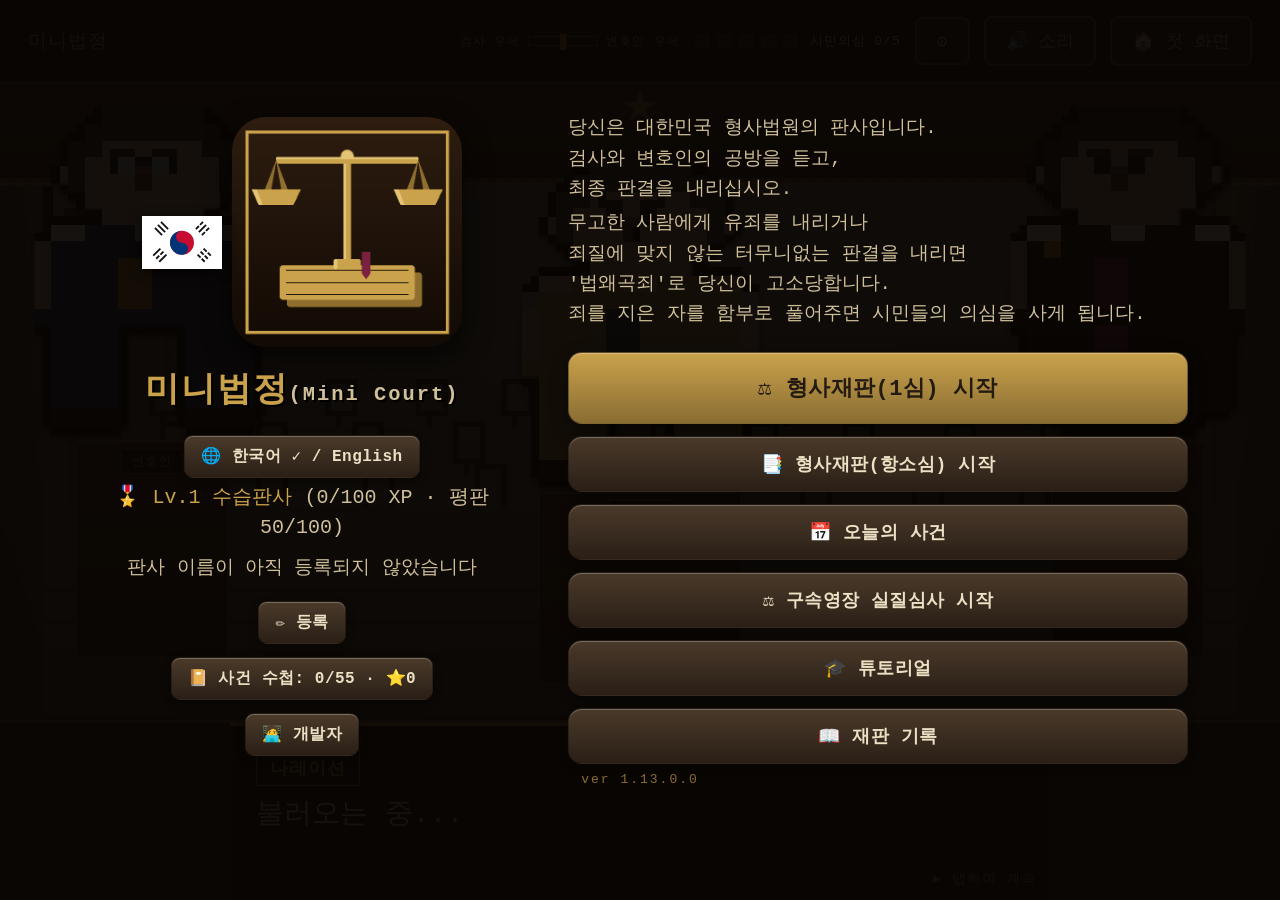
==== index.html @ 58cfb351 "v1.13.0.0: 영문 버튼 줄바꿈 버그, 태극기 재배치+애니메이션, 허구 고지, 최후진술곡 연장, 증거 그림 대폭 디테일화 한글: - (수정) English 모드에서 메인 화면" ====
<!DOCTYPE html>
<html lang="ko">
<head>
<meta charset="UTF-8">
<meta name="viewport" content="width=device-width, initial-scale=1.0, maximum-scale=1.0, user-scalable=no">
<title>미니법정(Mini Court)</title>
<meta name="description" content="형사재판 판사가 되어 검사·변호인의 공방을 듣고 최종 판결을 내리는 도트 스타일 미니게임">
<meta name="theme-color" content="#2b1c12">
<link rel="manifest" href="manifest.json">
<link rel="icon" href="icon-192.png">
<link rel="apple-touch-icon" href="icon-192.png">
<meta name="apple-mobile-web-app-capable" content="yes">
<meta name="mobile-web-app-capable" content="yes">
<style>
  :root{
    --wood-dark:#2b1c12;
    --wood:#4a2f1c;
    --wood-light:#6b4526;
    --parchment:#ece1c4;
    --parchment-dim:#cfc09a;
    --ink:#231a12;
    --brass:#c9a24b;
    --brass-dim:#8a6d33;
    --crimson:#7a2230;
    --crimson-light:#a83c4a;
    --navy:#1e3350;
    --navy-light:#3a5a86;
    --danger:#c0392b;
    --ok:#4a7a4a;
  }
  *{box-sizing:border-box;}
  html,body{
    margin:0;padding:0;height:100%;
    background:#0d0805;
    font-family:'Courier New',ui-monospace,monospace;
    color:var(--parchment);
    -webkit-tap-highlight-color:transparent;
    user-select:none;
    overflow:hidden;
  }
  #stage{
    position:relative;
    width:100%;
    max-width:480px;
    height:100vh;
    height:100dvh;
    max-height:854px;
    margin:0 auto;
    background:linear-gradient(180deg,var(--wood-dark) 0%, var(--wood) 55%, var(--wood-dark) 100%);
    border-left:4px solid var(--brass-dim);
    border-right:4px solid var(--brass-dim);
    display:flex;
    flex-direction:column;
    overflow:hidden;
  }
  #stage.large-text #dText{font-size:19px;}
  #stage.large-text .overlay p{font-size:15px;}
  #stage.large-text .lawtext{font-size:15px;}
  #stage.large-text .np-headline{font-size:17px;}

  /* ---------- 고대비 테마 ---------- */
  #stage.high-contrast{background:#000;}
  #stage.high-contrast #dialogueBox{background:#000;border-top-color:#ffe14d;}
  #stage.high-contrast #dText{color:#ffffff;}
  #stage.high-contrast #dSpeaker{color:#ffe14d;border-color:#ffe14d;}
  #stage.high-contrast .overlay{background:rgba(0,0,0,0.98);}

  /* ---------- 오프닝(부트) 스플래시 ---------- */
  #bootSplash{
    position:absolute; inset:0; z-index:999;
    background:linear-gradient(180deg,var(--wood-dark) 0%, #150c06 100%);
    display:flex; flex-direction:column; align-items:center; justify-content:center;
    transition:opacity .5s ease;
  }
  #bootSplash img{
    width:110px; height:110px; border-radius:20px;
    box-shadow:0 6px 18px rgba(0,0,0,0.6);
    margin-bottom:18px;
  }
  #bootSplash .boot-title{
    color:var(--brass); font-size:22px; letter-spacing:3px; font-weight:bold;
    text-shadow:2px 2px 0 #000; margin-bottom:16px;
  }
  #bootSplash .boot-credit{ color:var(--parchment); font-size:14px; letter-spacing:1px; }
  #bootSplash .boot-credit-en{ color:var(--brass-dim); font-size:13px; letter-spacing:1px; margin-top:2px; }
  #bootSplash.fade-out{ opacity:0; pointer-events:none; }
  #stage.high-contrast .overlay p{color:#ffffff;}
  #stage.high-contrast .overlay h1{color:#ffe14d;}
  #stage.high-contrast .btn{background:#ffe14d;color:#000;border-color:#fff;}
  #stage.high-contrast .btn.secondary{background:#222;color:#ffe14d;border-color:#ffe14d;}
  #stage.high-contrast .lawtext{background:#000;border-color:#ffe14d;color:#fff;}
  #stage.high-contrast .vbtn{background:#111;color:#fff;border-color:#ffe14d;}
  #stage.high-contrast #hud{background:#000;border-bottom-color:#ffe14d;}
  canvas.pixel{image-rendering:pixelated;image-rendering:crisp-edges;}

  /* ---------- HUD ---------- */
  #hud{
    position:relative;
    display:flex;justify-content:space-between;align-items:center;
    padding:8px 12px;
    background:rgba(0,0,0,0.35);
    border-bottom:2px solid var(--brass-dim);
    font-size:11px;
    letter-spacing:1px;
    z-index:5;
  }
  #hud .case-label{color:var(--brass);white-space:nowrap;overflow:hidden;text-overflow:ellipsis;min-width:0;flex:1 1 auto;}
  #hudRight{display:flex;align-items:center;gap:6px;flex:0 0 auto;}
  #suspicion{display:flex;gap:3px;align-items:center;white-space:nowrap;flex:0 0 auto;}
  .eye{width:10px;height:10px;background:#3a3a3a;border:1px solid #111;}
  .eye.on{background:var(--danger);box-shadow:0 0 4px var(--danger);}
  #muteBtn,#evidenceBtn,#settingsBtn,#summaryBtn,#homeBtn{
    background:rgba(255,255,255,0.04);border:1px solid var(--brass-dim);color:var(--parchment-dim);
    font-size:10px;padding:4px 9px;cursor:pointer;font-family:inherit;
    border-radius:8px;
    transition:background .15s ease, color .15s ease, transform .1s ease, border-color .15s ease;
  }
  #muteBtn:hover,#evidenceBtn:hover,#settingsBtn:hover,#summaryBtn:hover,#homeBtn:hover{
    background:rgba(201,162,75,0.18);color:var(--brass);border-color:var(--brass);
  }
  #muteBtn:active,#evidenceBtn:active,#settingsBtn:active,#summaryBtn:active,#homeBtn:active{
    transform:scale(0.95);
  }

  /* ---------- Courtroom scene ---------- */
  #scene{
    position:relative;
    flex:1 1 auto;
    min-height:0;
    background:
      radial-gradient(ellipse at 50% 20%, rgba(255,220,150,0.06), transparent 60%),
      linear-gradient(180deg, rgba(20,14,8,0.1) 0%, rgba(20,14,8,0.2) 60%, rgba(15,10,6,0.5) 100%),
      url([data-uri]) no-repeat center bottom / cover;
    image-rendering:pixelated;
    border-bottom:3px solid var(--brass-dim);
    overflow:hidden;
  }
  #scene.scene-comedy{
    background:
      radial-gradient(ellipse at 50% 20%, rgba(255,220,150,0.1), transparent 60%),
      linear-gradient(180deg, rgba(20,14,8,0.04) 0%, rgba(20,14,8,0.1) 60%, rgba(15,10,6,0.3) 100%),
      url([data-uri]) no-repeat center bottom / cover;
  }
  #scene.scene-heavy{
    background:
      radial-gradient(ellipse at 50% 20%, rgba(255,220,150,0.02), transparent 60%),
      linear-gradient(180deg, rgba(10,8,6,0.2) 0%, rgba(10,8,6,0.35) 60%, rgba(6,4,3,0.62) 100%),
      url([data-uri]) no-repeat center bottom / cover;
  }
  #benchTop{
    position:absolute;top:0;left:0;right:0;height:16%;
    background:linear-gradient(180deg,#5a3a20,#3a2413);
    border-bottom:4px solid var(--brass-dim);
  }
  #benchTop::after{
    content:"";position:absolute;left:0;right:0;bottom:-4px;height:8px;
    background:repeating-linear-gradient(90deg, var(--brass) 0 8px, var(--brass-dim) 8px 16px);
    opacity:0.5;
  }
  .emblem{
    position:absolute;top:6px;left:50%;transform:translateX(-50%);
    width:34px;height:34px;background:var(--brass);
    clip-path:polygon(50% 0%,61% 35%,98% 35%,68% 57%,79% 91%,50% 70%,21% 91%,32% 57%,2% 35%,39% 35%);
    opacity:0.85;
  }
  /* 모바일: HUD 아래 붙는 얇은 전체폭 바 (기존 방식). 와이드 화면에서만 HUD 안으로 들어감(미디어쿼리 참고) */
  #opinionGauge{
    position:absolute; left:10px; right:10px; top:100%; margin-top:4px;
    display:flex; align-items:center; gap:6px; z-index:2;
  }
  .gaugeLabel{font-size:8px;color:var(--parchment-dim);letter-spacing:1px;white-space:nowrap;}
  .gaugeTrack{flex:1;height:8px;background:rgba(0,0,0,0.4);border:1px solid var(--brass-dim);position:relative;}
  .gaugeMarker{position:absolute;top:-3px;width:6px;height:14px;background:var(--brass);left:50%;transform:translateX(-50%);transition:left .4s ease;}

  .stand{
    position:absolute;bottom:10%;width:86px;height:34%;
    background:linear-gradient(180deg,#5a3a20,#31200f);
    border:2px solid var(--wood-dark);
    border-top:3px solid var(--brass-dim);
  }
  #dockStand{left:50%;transform:translateX(-50%);width:110px;height:30%;bottom:6%;}
  #prosStand{right:6%;}
  #defStand{left:6%;}
  .stand-label{
    position:absolute;top:6px;left:50%;transform:translateX(-50%);
    font-size:7.5px;color:var(--brass);letter-spacing:1.5px;
    background:rgba(10,6,3,0.75);
    border:1px solid var(--brass-dim);
    padding:1.5px 6px;
    white-space:nowrap;
    z-index:3;
  }
  .sprite-holder{
    position:absolute;bottom:100%;left:50%;transform:translateX(-50%);
    display:flex;flex-direction:column;align-items:center;
    filter:drop-shadow(0 4px 3px rgba(0,0,0,0.5));
    transition:filter .25s;
  }
  .sprite-holder canvas{image-rendering:pixelated;transform:scale(var(--build-scale,1));transform-origin:bottom center;}
  .dim{filter:brightness(0.45) drop-shadow(0 4px 3px rgba(0,0,0,0.5));}
  .active-bounce{animation:bounce 0.7s ease-in-out infinite;}
  @keyframes dragAway{
    0%{transform:translateX(-50%) translateY(0) rotate(0deg);opacity:1;}
    25%{transform:translateX(-50%) translateY(4px) rotate(-6deg);}
    100%{transform:translateX(160%) translateY(50px) rotate(-30deg);opacity:0;}
  }
  .dragged-away{animation:dragAway 1.3s ease-in forwards;}
  @keyframes happyBounce{
    0%,100%{transform:translateX(-50%) translateY(0) scale(1);}
    20%{transform:translateX(-68%) translateY(-20px) scale(1.06);}
    40%{transform:translateX(-32%) translateY(0) scale(0.97);}
    60%{transform:translateX(-68%) translateY(-16px) scale(1.06);}
    80%{transform:translateX(-32%) translateY(0) scale(1);}
  }
  .happy-bounce{animation:happyBounce 1.4s ease-in-out;}
  @keyframes floatUp{
    0%{opacity:1;transform:translate(-50%,0);}
    100%{opacity:0;transform:translate(-50%,-60px);}
  }
  .float-emoji{
    position:absolute;left:50%;bottom:22%;font-size:22px;
    transform:translateX(-50%);animation:floatUp 1.4s ease-out forwards;
    pointer-events:none;z-index:6;
  }
  @keyframes bounce{0%,100%{transform:translateX(-50%) translateY(0);}50%{transform:translateX(-50%) translateY(-4px);}}

  /* ---------- 추가 연출 애니메이션 ---------- */
  @keyframes gavelSlam{
    0%{transform:translate(-50%,-46px) rotate(-25deg);opacity:0;}
    45%{transform:translate(-50%,-46px) rotate(-25deg);opacity:1;}
    62%{transform:translate(-50%,14px) rotate(12deg);opacity:1;}
    80%{transform:translate(-50%,-6px) rotate(6deg);}
    100%{transform:translate(-50%,0) rotate(10deg);opacity:1;}
  }
  .gavel-icon{position:absolute;left:50%;top:26%;font-size:44px;z-index:8;animation:gavelSlam 0.5s ease-in forwards;pointer-events:none;filter:drop-shadow(0 3px 2px rgba(0,0,0,0.6));}
  @keyframes objectionPulse{
    0%,100%{transform:translate(-50%,-50%) scale(1);}
    50%{transform:translate(-50%,-50%) scale(1.08);}
  }
  @keyframes objectionIn{
    0%{transform:translate(-50%,-50%) scale(0.4) rotate(-8deg);opacity:0;}
    60%{transform:translate(-50%,-50%) scale(1.15) rotate(4deg);opacity:1;}
    100%{transform:translate(-50%,-50%) scale(1) rotate(0deg);opacity:1;}
  }
  /* 증거 제출 순간에 잠깐 뜨는 연출용 배너(클릭 불가, 자동으로 사라짐) —
     실제 채택/기각 결정은 재판장인 플레이어가 뒤이어 나오는 화면에서 내림 */
  .objection-banner{
    position:absolute;left:50%;top:42%;
    animation:objectionIn 0.25s ease-out, objectionPulse 0.7s ease-in-out 0.25s infinite;
    z-index:9;
    pointer-events:none;
    background:linear-gradient(180deg,#e8434f,#a3141f);
    color:#fff;font-family:inherit;font-weight:bold;letter-spacing:1px;
    border:3px solid #ffe14d;border-radius:14px;
    padding:14px 22px;font-size:14px;
    box-shadow:0 6px 18px rgba(0,0,0,0.55), 0 0 0 4px rgba(232,67,79,0.25);
    text-shadow:1px 1px 0 rgba(0,0,0,0.4);
  }
  @keyframes screenShake{
    0%,100%{transform:translateX(0);}
    20%{transform:translateX(-6px);}
    40%{transform:translateX(6px);}
    60%{transform:translateX(-4px);}
    80%{transform:translateX(4px);}
  }
  .shake{animation:screenShake 0.35s ease-in-out;}

  @keyframes enterRise{
    0%{transform:translateX(-50%) translateY(30px);opacity:0;}
    100%{transform:translateX(-50%) translateY(0);opacity:1;}
  }
  .enter-anim{animation:enterRise 0.6s ease-out;}

  @keyframes objectionFlash{
    0%{transform:translateX(-50%) scale(1);}
    30%{transform:translateX(-50%) scale(1.16);}
    100%{transform:translateX(-50%) scale(1);}
  }
  .objection-flash{animation:objectionFlash 0.35s ease-out;}
  @keyframes screenFlashWhite{
    0%{background:rgba(255,255,255,0.4);}
    100%{background:rgba(255,255,255,0);}
  }
  .flash-overlay{position:absolute;inset:0;pointer-events:none;z-index:9;animation:screenFlashWhite 0.3s ease-out forwards;}

  @keyframes stampIn{
    0%{transform:translate(-50%,-50%) scale(3) rotate(-15deg);opacity:0;}
    60%{transform:translate(-50%,-50%) scale(0.9) rotate(-15deg);opacity:1;}
    100%{transform:translate(-50%,-50%) scale(1) rotate(-15deg);opacity:0.88;}
  }
  .stamp{
    position:absolute;left:50%;top:16%;
    border:4px solid var(--danger);color:var(--danger);
    font-weight:bold;font-size:22px;padding:4px 16px;
    transform:translate(-50%,-50%) rotate(-15deg);
    animation:stampIn 0.5s ease-out;
    z-index:16;letter-spacing:6px;
    pointer-events:none;background:rgba(0,0,0,0.05);
  }

  @keyframes cardFlip{
    0%{transform:rotateY(90deg);opacity:0;}
    100%{transform:rotateY(0deg);opacity:1;}
  }
  .flip-in{animation:cardFlip 0.45s ease-out both;}

  @keyframes confettiFall{
    0%{transform:translateY(-20px) rotate(0deg);opacity:1;}
    100%{transform:translateY(360px) rotate(360deg);opacity:0;}
  }
  .confetti{position:absolute;top:0;width:8px;height:8px;pointer-events:none;z-index:25;animation:confettiFall 2.2s ease-in forwards;}

  @keyframes vignetteIn{0%{opacity:0;}100%{opacity:1;}}
  .end-vignette{
    position:absolute;inset:0;z-index:24;pointer-events:none;
    background:radial-gradient(ellipse at center, transparent 38%, rgba(0,0,0,0.8) 100%);
    animation:vignetteIn 1.1s ease-in forwards;
  }

  @keyframes iconShake{
    0%,100%{transform:translateX(0) rotate(0);}
    25%{transform:translateX(-3px) rotate(-10deg);}
    75%{transform:translateX(3px) rotate(10deg);}
  }
  .shake-once{animation:iconShake 0.4s ease-in-out;}

  @keyframes newspaperSlam{
    0%{transform:translateY(-40px) rotate(-3deg);opacity:0;}
    70%{transform:translateY(4px) rotate(1deg);opacity:1;}
    100%{transform:translateY(0) rotate(0deg);opacity:1;}
  }

  /* ---------- Dialogue box ---------- */
  #dialogueBox{
    position:relative;
    padding:12px 14px 16px;
    background:linear-gradient(180deg,#20140b,#150c06);
    border-top:3px solid var(--brass);
    min-height:112px;
    max-height:40vh;
    max-height:40dvh;
    overflow-y:auto;
    flex-shrink:0;
  }
  #dSpeaker{
    display:inline-block;
    font-size:12px; font-weight:bold; letter-spacing:1px;
    padding:2px 8px; margin-bottom:6px;
    border:1px solid var(--brass-dim);
  }
  #dSpeaker.prosecutor{color:#ffb3b3;border-color:var(--crimson-light);}
  #dSpeaker.defense{color:#b3d1ff;border-color:var(--navy-light);}
  #dSpeaker.narrator{color:var(--brass);border-color:var(--brass);}
  #dSpeaker.defendant{color:#e8d2a0;border-color:var(--brass-dim);}
  #dSpeaker.judge{color:var(--parchment);border-color:var(--parchment-dim);}
  #dSpeaker.evidence_submit{color:#ff8a8a;border-color:#e8434f;}
  #dText{font-size:16px;line-height:1.6;min-height:64px;padding-bottom:20px;}
  #dNext{
    position:absolute; right:14px; bottom:10px;
    font-size:10px; color:var(--brass); letter-spacing:1px;
    animation:blink 1.1s infinite;
    background:linear-gradient(180deg,rgba(21,12,6,0) 0%,rgba(21,12,6,0.9) 45%);
    padding:4px 0 2px 24px;
    pointer-events:none;
  }
  @keyframes blink{0%,100%{opacity:1;}50%{opacity:0.15;}}
  #dialogueBox.clickable{cursor:pointer;}
  #dChoiceBar{display:none;margin-top:8px;}
  .choiceBtn{
    display:block;width:100%;
    background:linear-gradient(180deg,var(--brass),var(--brass-dim));
    color:#231a12;border:1.5px solid rgba(20,14,8,0.4);font-family:inherit;font-weight:bold;
    letter-spacing:0.3px;padding:10px 14px;margin-top:6px;font-size:12px;cursor:pointer;
    border-radius:10px;
    box-shadow:0 2px 6px rgba(0,0,0,0.3);
    transition:transform .12s ease, box-shadow .12s ease, filter .12s ease;
  }
  .choiceBtn:hover{filter:brightness(1.06);transform:translateY(-1px);box-shadow:0 4px 10px rgba(0,0,0,0.35);}
  .choiceBtn:active{transform:translateY(1px);box-shadow:0 1px 2px rgba(0,0,0,0.3);}
  .choiceBtn.secondary{background:linear-gradient(180deg,#4a3a2a,#2a1f16);color:var(--parchment);}

  /* ---------- Overlays ---------- */
  .overlay{
    position:absolute; inset:0; z-index:20;
    background:rgba(8,5,3,0.94);
    display:flex; flex-direction:column; align-items:center; justify-content:flex-start;
    padding:26px; text-align:center;
    animation:fadeIn .35s ease;
    overflow-y:auto;
  }
  .overlay::before,.overlay::after{
    content:"";
    display:block;
    flex:1 0 auto;
    min-height:0;
  }
  @keyframes fadeIn{from{opacity:0;}to{opacity:1;}}
  @keyframes reactionSlideIn{
    from{opacity:0;transform:translateY(6px);}
    to{opacity:1;transform:translateY(0);}
  }
  .reaction-feed{
    width:100%;max-width:340px;margin:2px 0 10px;
    display:flex;flex-direction:column;gap:5px;
  }
  .reaction-line{
    font-size:10.5px;color:var(--parchment-dim);text-align:left;
    background:rgba(0,0,0,0.25);border-left:2px solid var(--brass-dim);
    padding:4px 8px;opacity:0;
    animation:reactionSlideIn 0.35s ease forwards;
  }
  .overlay h1{
    font-size:22px;color:var(--brass);letter-spacing:2px;margin:0 0 14px;
    text-shadow:2px 2px 0 #000;
  }
  .overlay h2{font-size:15px;color:var(--parchment);margin:0 0 18px;letter-spacing:1px;}
  .overlay p{font-size:13px;line-height:1.7;color:var(--parchment-dim);max-width:360px;margin:0 0 10px;}
  .lawtext{
    background:rgba(0,0,0,0.3);border:1px solid var(--brass-dim);
    padding:12px 14px;font-size:13px;line-height:1.7;color:var(--parchment);
    max-width:360px;margin:0 0 12px;
  }
  .btn{
    background:linear-gradient(180deg,var(--brass),var(--brass-dim));
    color:#231a12; border:1.5px solid rgba(20,14,8,0.4);
    font-family:inherit; font-weight:bold; letter-spacing:0.5px;
    padding:13px 20px; font-size:13px; margin-top:8px;
    cursor:pointer; border-radius:12px;
    box-shadow:0 3px 8px rgba(0,0,0,0.35), inset 0 1px 0 rgba(255,255,255,0.25);
    width:100%;max-width:320px;
    text-decoration:none;display:inline-block;
    transition:transform .12s ease, box-shadow .12s ease, filter .12s ease;
  }
  .btn:hover{filter:brightness(1.06);transform:translateY(-1px);box-shadow:0 5px 12px rgba(0,0,0,0.4), inset 0 1px 0 rgba(255,255,255,0.3);}
  .btn:active{transform:translateY(1px);box-shadow:0 1px 3px rgba(0,0,0,0.3);}
  .btn.secondary{
    background:linear-gradient(180deg,#4a3a2a,#2a1f16);color:var(--parchment);
  }
  .btn.danger{background:linear-gradient(180deg,var(--crimson-light),var(--crimson));color:#fff;}
  .btn.small{width:auto;max-width:none;padding:9px 14px;font-size:11px;border-radius:9px;}
  .btn.tight{padding:8px 20px;margin-top:4px;font-size:12.5px;border-radius:9px;}
  .credit{font-size:16px;color:var(--brass);letter-spacing:2px;margin-top:22px;font-weight:bold;}
  .verline{font-size:10px;color:var(--brass-dim);letter-spacing:2px;margin-top:2px;}

  /* ---------- 타이틀 화면 (PC 와이드 화면에서는 좌: 로고 / 우: 메뉴 2단 구성) ---------- */
  .title-layout{ display:flex; flex-direction:column; align-items:center; width:100%; }
  .title-left{ display:flex; flex-direction:column; align-items:center; width:100%; }
  .title-right{ display:flex; flex-direction:column; align-items:center; width:100%; }
  .title-logo{ width:64px; height:64px; border-radius:12px; margin-bottom:6px; box-shadow:0 4px 14px rgba(0,0,0,0.55); }
  .title-name{ margin:0 0 8px; line-height:1.3; }
  .title-name-en{ font-size:0.6em; color:var(--parchment-dim); }
  .title-levelinfo{ font-size:12px; color:var(--brass); margin-bottom:6px; line-height:1.5; }
  .title-levelinfo-sub{ color:var(--parchment-dim); }
  .title-judgestatus{ font-size:13px; color:var(--brass); margin:0 0 6px; line-height:1.5; }
  .title-btn{ margin-top:8px; }
  .title-logo-row{ display:flex; align-items:center; justify-content:center; gap:10px; }
  .title-flag-wrap{
    width:38px; flex-shrink:0; overflow:visible;
    filter:drop-shadow(0 3px 6px rgba(0,0,0,0.5));
  }
  .title-flag-wrap svg{
    display:block; width:100%; height:auto;
    transform-origin:0% 50%;
    animation:flagWave 2.6s ease-in-out infinite;
  }
  @keyframes flagWave{
    0%,100%{ transform:perspective(220px) rotateY(0deg) skewY(0deg); }
    25%{ transform:perspective(220px) rotateY(10deg) skewY(-2deg); }
    50%{ transform:perspective(220px) rotateY(0deg) skewY(1.5deg); }
    75%{ transform:perspective(220px) rotateY(-10deg) skewY(-1deg); }
  }
  .title-layout{ position:relative; z-index:1; }
  .evidenceCard{
    border:1px solid var(--brass-dim);padding:10px;margin-bottom:8px;
    width:100%;max-width:320px;text-align:left;background:rgba(0,0,0,0.25);
    display:flex;gap:10px;align-items:flex-start;
  }
  .ev-body{flex:1;min-width:0;}
  .ev-thumb{
    flex-shrink:0;width:48px;height:48px;position:relative;
    display:flex;align-items:center;justify-content:center;font-size:20px;
  }
  .ev-thumb.doc{
    background:var(--parchment);border:1px solid var(--brass-dim);border-radius:2px;
    flex-direction:column;justify-content:flex-end;padding:3px 4px 4px;
  }
  .ev-thumb.doc::before{
    content:'';position:absolute;top:0;right:0;
    border-style:solid;border-width:0 9px 9px 0;
    border-color:transparent var(--parchment-dim) transparent transparent;
  }
  .ev-thumb.doc .ev-icon{font-size:15px;margin-bottom:3px;}
  .ev-thumb.doc .ev-doc-line{width:78%;height:2px;background:var(--brass-dim);margin-bottom:2px;opacity:0.7;}
  .ev-thumb.photo{
    background:#0a0603;border:2px solid var(--brass-dim);border-radius:2px;
  }
  .ev-thumb.photo::before{
    content:'';position:absolute;top:3px;left:4px;width:5px;height:5px;
    border-radius:50%;background:var(--crimson-light);box-shadow:0 0 3px var(--crimson-light);
  }
  .ev-thumb.object{
    background:rgba(0,0,0,0.3);border:2px dashed var(--brass-dim);border-radius:50%;
  }
  .evidenceCard.clickable{cursor:pointer;transition:background 0.15s;}
  .evidenceCard.clickable:hover{background:rgba(201,162,75,0.1);}
  .ev-detail-hint{font-size:10px;color:var(--brass-dim);margin-top:5px;}
  .ev-detail{width:100%;max-width:360px;text-align:left;margin-bottom:14px;}
  .ev-detail-cctv{
    background:#050302;border:2px solid #2a2a2a;border-radius:2px;
    padding:14px;position:relative;font-family:monospace;
  }
  .ev-detail-cctv .cctv-topbar{display:flex;align-items:center;gap:6px;color:#ff5c5c;font-size:11px;margin-bottom:10px;letter-spacing:1px;}
  .ev-detail-cctv .cctv-dot{width:8px;height:8px;border-radius:50%;background:#ff3b3b;animation:blink 1s infinite;}
  .ev-detail-cctv .cctv-frame{
    border:1px dashed #444;display:flex;align-items:center;justify-content:center;
    margin-bottom:10px;overflow:hidden;border-radius:2px;
    background:repeating-linear-gradient(0deg,rgba(255,255,255,0.03) 0px,rgba(255,255,255,0.03) 1px,transparent 1px,transparent 3px);
  }
  .ev-detail-cctv .cctv-frame canvas{display:block;width:100%;height:auto;max-width:260px;image-rendering:auto;}
  .ev-detail-cctv .cctv-caption{color:#ddd;font-size:12px;line-height:1.6;}
  .ev-detail-cctv .cctv-timestamp{color:#8a8a8a;font-size:10px;margin-top:8px;text-align:right;}
  .ev-detail-forensic{
    background:var(--parchment);color:#241a10;border:1px solid var(--brass-dim);padding:14px;
  }
  .ev-detail-forensic h3{font-size:13px;margin:0 0 8px;text-align:center;letter-spacing:1px;border-bottom:2px solid #241a10;padding-bottom:6px;}
  .ev-detail-forensic .fr-row{display:flex;font-size:11px;border-bottom:1px solid rgba(36,26,16,0.2);padding:4px 0;}
  .ev-detail-forensic .fr-label{width:80px;flex-shrink:0;font-weight:bold;color:#5a4020;}
  .ev-detail-forensic .fr-conclusion{margin-top:10px;font-size:12px;line-height:1.6;padding:8px;background:rgba(36,26,16,0.06);border-left:3px solid var(--crimson);}
  .ev-photo-wrap{display:flex;justify-content:center;margin-bottom:12px;}
  .ev-photo-wrap canvas{border:1px solid #c9bfa0;border-radius:2px;box-shadow:0 2px 6px rgba(0,0,0,0.35);width:150px;height:150px;}

  /* 증거 채택 화면: 제출 측과 반대 측의 주장을 간략히 보여주는 발언 카드 */
  .argExchange{width:100%;max-width:360px;display:flex;flex-direction:column;gap:8px;margin-bottom:14px;text-align:left;}
  .argLine{background:rgba(0,0,0,0.28);border-left:3px solid var(--brass-dim);border-radius:6px;padding:8px 10px;font-size:11px;line-height:1.5;}
  .argLine b{display:block;color:var(--brass);font-size:10.5px;margin-bottom:3px;letter-spacing:0.5px;}
  .argLine span{color:var(--parchment);}
  .argLine.pros{border-left-color:#3f5c7a;}
  .argLine.def{border-left-color:#8a6d33;}
  .argLine.tainted{border-left-color:var(--crimson-light);}
  .ev-detail-handwritten{
    background:linear-gradient(180deg,#e8dcc0,#ddcda6);color:#2a2115;padding:20px 18px;
    border:1px solid #a8895a;box-shadow:inset 0 0 20px rgba(0,0,0,0.15);
    font-family:Georgia,'Times New Roman',serif;font-style:italic;font-size:14px;line-height:1.8;
    transform:rotate(-0.6deg);
  }
  .ev-detail-handwritten .hw-source{margin-top:12px;font-size:10px;font-style:normal;color:#6a5535;text-align:right;}
  .archiveRow{font-size:11px;border-bottom:1px solid var(--brass-dim);padding:6px 2px;text-align:left;width:100%;max-width:340px;}
  .scroll-list{max-width:340px;}
  .summary-line{font-size:11px;}
  .case-log-title,.case-log-stars{font-size:11px;}
  .newspaper{
    border:2px solid var(--parchment-dim); background:#e9e2ce; color:#1a1410;
    padding:10px 12px; margin-bottom:14px; width:100%; max-width:340px; text-align:center;
    animation:newspaperSlam 0.5s ease-out;
  }
  .np-masthead{font-size:11px;letter-spacing:4px;border-bottom:2px solid #1a1410;padding-bottom:4px;margin-bottom:6px;font-weight:bold;}
  .np-headline{font-size:15px;font-weight:bold;line-height:1.3;margin-bottom:4px;}
  .np-sub{font-size:10px;color:#4a3a2a;}
  .btnrow{display:flex;gap:8px;flex-wrap:wrap;justify-content:center;}
  .volume-slider{
    width:100%;max-width:280px;accent-color:var(--brass);
    height:6px;cursor:pointer;
  }

  /* ---------- Verdict panel ---------- */
  #verdictPanel{
    position:absolute; inset:0; z-index:15;
    background:rgba(8,5,3,0.96);
    display:flex; flex-direction:column;
    padding:18px 16px; overflow-y:auto;
  }
  #verdictPanel h2{font-size:14px;color:var(--brass);letter-spacing:1px;margin:0 0 4px;text-align:center;}
  #verdictPanel .sub{font-size:11px;color:var(--parchment-dim);text-align:center;margin-bottom:14px;}
  .verdict-grid{display:grid;grid-template-columns:1fr 1fr;gap:10px;}
  .vbtn{
    background:linear-gradient(180deg,#3a2a1a,#231a12);
    border:1.5px solid var(--brass-dim); color:var(--parchment);
    font-family:inherit; font-size:13px; font-weight:bold;
    padding:14px 6px; cursor:pointer; letter-spacing:1px;
    border-radius:12px;
    box-shadow:0 2px 6px rgba(0,0,0,0.3);
    transition:transform .12s ease, border-color .12s ease, box-shadow .12s ease, background .12s ease;
    display:flex; align-items:center; justify-content:center; gap:7px;
  }
  .vbtn::before{font-size:1.1em;}
  .vbtn[data-v="선고유예"]::before{content:"🕊️";}
  .vbtn[data-v="과료"]::before{content:"🪙";}
  .vbtn[data-v="벌금"]::before{content:"💰";}
  .vbtn[data-v="구류"]::before{content:"⏳";}
  .vbtn[data-v="집행유예"]::before{content:"📝";}
  .vbtn[data-v="징역"]::before{content:"⛓️";}
  .vbtn[data-v="금고"]::before{content:"🔒";}
  .vbtn[data-v="무기징역"]::before{content:"🏚️";}
  .vbtn[data-v="무기금고"]::before{content:"🏢";}
  .vbtn[data-v="사형"]::before{content:"☠️";}
  .vbtn[data-v="무죄"]::before{content:"⚖️";}
  .vbtn:hover{border-color:var(--brass);transform:translateY(-2px);box-shadow:0 6px 14px rgba(0,0,0,0.4);}
  .vbtn:active{background:var(--brass-dim);color:#231a12;transform:translateY(0);box-shadow:0 1px 3px rgba(0,0,0,0.3);}
  .vbtn.severe{border-color:var(--crimson-light);}
  .vbtn.lenient{border-color:var(--navy-light);}

  #yearsPanel{display:none;flex-direction:column;align-items:center;margin-top:10px;}
  #yearsDisplay{
    font-size:30px;letter-spacing:4px;color:var(--brass);
    border:2px solid var(--brass-dim);padding:8px 22px;margin-bottom:8px;
    min-width:110px;text-align:center;background:rgba(0,0,0,0.3);
  }
  #yearsHint{font-size:10px;color:var(--parchment-dim);min-height:14px;margin-bottom:8px;}
  #numpad{display:grid;grid-template-columns:repeat(3,58px);gap:8px;margin-bottom:12px;}
  .numkey{
    background:#2a1f16;border:1px solid var(--brass-dim);color:var(--parchment);
    font-family:inherit;font-size:15px;padding:10px 0;cursor:pointer;
    border-radius:10px;
    transition:background .12s ease, transform .1s ease;
  }
  .numkey:active{background:var(--brass-dim);color:#231a12;transform:scale(0.95);}
  .rowbtns{display:flex;gap:10px;}

  /* 부가형(몰수/자격정지 등) 선택 패널 - flex-direction이 없어 가로로
     한 줄에 뭉쳐 보이던 문제를 고쳐 세로로 정확히 쌓이게 함 */
  #extrasPanel{display:none;flex-direction:column;align-items:center;width:100%;margin-top:6px;}
  #extrasOptions{width:100%;max-width:360px;}
  .extraOption{
    display:flex;align-items:flex-start;gap:10px;font-size:12px;text-align:left;
    width:100%;background:rgba(0,0,0,0.28);border:1.5px solid var(--brass-dim);
    border-radius:12px;padding:11px 13px;cursor:pointer;line-height:1.5;
    transition:background .15s ease, border-color .15s ease, transform .12s ease;
  }
  .extraOption:hover{background:rgba(201,162,75,0.12);border-color:var(--brass);transform:translateY(-1px);}
  .extraOption input[type="checkbox"]{margin-top:3px;width:16px;height:16px;flex-shrink:0;accent-color:var(--brass);cursor:pointer;}

  #footNote{font-size:10px;color:var(--parchment-dim);text-align:center;margin-top:10px;opacity:0.8;}

  /* 가로모드 안내 오버레이: 이 게임은 세로 전용으로 설계되어, 가로 회전 시
     레이아웃이 깨지는 대신 회전 안내 화면만 표시함 (M-03 대응) */
  #rotateGuard{
    display:none;
    position:fixed; inset:0; z-index:9999;
    background:#0d0805;
    color:var(--parchment);
    flex-direction:column; align-items:center; justify-content:center;
    text-align:center; padding:24px;
  }
  #rotateGuard .rotate-icon{ font-size:48px; margin-bottom:16px; animation:rotateHint 1.6s ease-in-out infinite; }
  #rotateGuard p{ font-size:14px; color:var(--parchment-dim); max-width:280px; }
  @keyframes rotateHint{
    0%,100%{ transform:rotate(0deg); }
    50%{ transform:rotate(-90deg); }
  }
  @media (orientation: landscape) and (max-height: 500px){
    #rotateGuard{ display:flex; }
    #stage{ display:none; }
  }

  /* ================= 와이드 화면(PC/전체화면) 전용 레이아웃 =================
     휴대폰 세로 화면에는 전혀 영향 없음 (min-width/min-height 둘 다 큰 화면에서만 적용).
     화면을 꽉 채우고, 변호인-피고인-검사를 화면 전체 폭에 걸쳐 배치하며,
     글자와 인물 스프라이트를 전반적으로 확대함. */
  @media (min-width: 900px) and (min-height: 600px){
    #stage{
      width:100vw;
      max-width:100vw;
      height:100vh;
      height:100dvh;
      max-height:100vh;
      max-height:100dvh;
      border-left:none;
      border-right:none;
    }
    #hud{ font-size:19px!important; padding:16px 28px; }
    #hud .case-label{ font-size:19px!important; }
    #hudRight{ gap:14px; }
    #muteBtn,#evidenceBtn,#settingsBtn,#summaryBtn,#homeBtn{ font-size:18px!important; padding:11px 20px; border-width:2px; }
    #suspicion{ gap:5px; }
    #suspicion span{ font-size:13px!important; }
    .eye{ width:17px; height:17px; }
    .stand-label{ font-size:12px!important; padding:3px 10px; }
    #dockStand{ width:200px; }
    .stand{ width:150px; }
    .sprite-holder canvas{ transform:scale(calc(var(--build-scale,1) * 2.1)); transform-origin:bottom center; }
    /* 와이드 화면에서는 HUD 아래 붙는 전체폭 바 대신, HUD 줄 안(사건명-시민의심 사이)의
       작은 바로 전환 (모바일에서 겹침 없이 그대로 유지하기 위해 기본값은 위에서 absolute) */
    #opinionGauge{
      position:static; margin:0 14px; flex:0 1 220px; min-width:80px;
      display:flex; align-items:center; gap:8px;
    }
    .gaugeLabel{ font-size:12px!important; white-space:nowrap; overflow:hidden; text-overflow:ellipsis; max-width:88px; }
    .gaugeTrack{ height:10px; min-width:30px; }
    .gaugeMarker{ top:-3px; width:6px; height:16px; }
    #dialogueBox{
      width:100%; max-width:820px; margin:0 auto; align-self:center;
      padding:22px 26px 26px;
    }
    #dSpeaker{ font-size:18px!important; padding:5px 13px; }
    #dText{ font-size:28px!important; line-height:1.65!important; min-height:82px; padding-bottom:26px; }
    #dProgress{ font-size:14px!important; }
    #dNext{ font-size:14px!important; }
    .overlay{ padding:40px; }
    .overlay h1{ font-size:34px!important; }
    .overlay h2{ font-size:22px!important; }
    .overlay p{ font-size:19px!important; max-width:600px!important; line-height:1.6!important; }
    .lawtext{ font-size:19px!important; max-width:600px; padding:16px 18px; }
    .btn{ font-size:19px!important; padding:15px 26px; max-width:520px; }
    .btn.small{ font-size:16px!important; padding:10px 16px; }
    .btn.tight{ font-size:18px!important; padding:13px 26px; }
    .credit{ font-size:22px!important; }
    .verline{ font-size:13px!important; }
    .title-layout{
      flex-direction:row; align-items:center; justify-content:center;
      gap:56px; max-width:1320px; width:100%; margin:0 auto;
    }
    .title-left{ flex:0 0 420px; align-items:center; text-align:center; }
    .title-right{ flex:0 0 620px; align-items:stretch; text-align:left; }
    .title-right p{ max-width:100%!important; text-align:left; }
    .title-logo{ width:230px!important; height:230px!important; border-radius:34px!important; margin-bottom:22px!important; box-shadow:0 10px 28px rgba(0,0,0,0.6)!important; }
    .title-flag-wrap{ width:80px; }
    .title-name{ font-size:50px!important; margin-bottom:14px!important; }
    .title-levelinfo{ font-size:20px!important; margin-bottom:10px!important; }
    .title-judgestatus{ font-size:21px!important; margin-bottom:10px!important; }
    .title-btn{
      width:100%; max-width:none!important; display:flex; align-items:center; justify-content:center;
      gap:10px; font-size:18px!important; padding:15px 20px!important; border-radius:14px;
      margin-top:12px; white-space:nowrap;
    }
    .title-btn.primary{
      background:linear-gradient(180deg,var(--brass),var(--brass-dim)); font-size:22px!important; padding:20px!important;
      box-shadow:0 6px 18px rgba(0,0,0,0.45), inset 0 1px 0 rgba(255,255,255,0.3);
    }
    .evidenceCard{ max-width:600px; padding:14px; }
    .reaction-feed{ max-width:520px; }
    .reaction-line{ font-size:14px!important; padding:6px 12px; }
    .ev-thumb{ width:72px; height:72px; font-size:30px!important; }
    .ev-thumb.doc .ev-icon{ font-size:22px!important; }
    .ev-body b{ font-size:16px!important; }
    .ev-body div{ font-size:15px!important; }
    .ev-detail{ max-width:600px; }
    .ev-detail-hint{ font-size:13px!important; }
    .ev-detail-cctv .cctv-topbar{ font-size:14px!important; }
    .ev-detail-cctv .cctv-frame canvas{ max-width:480px; }
    .ev-detail-cctv .cctv-caption{ font-size:16px!important; }
    .ev-detail-cctv .cctv-timestamp{ font-size:13px!important; }
    .ev-detail-forensic h3{ font-size:18px!important; }
    .ev-detail-forensic .fr-row{ font-size:15px!important; }
    .ev-detail-forensic .fr-label{ width:110px; }
    .ev-detail-forensic .fr-conclusion{ font-size:16px!important; }
    .ev-detail-handwritten{ font-size:19px!important; }
    .ev-detail-handwritten .hw-source{ font-size:13px!important; }
    .ev-photo-wrap canvas{ width:220px; height:220px; }
    .argExchange{ max-width:600px; gap:12px; }
    .argLine{ font-size:15px!important; padding:12px 16px; border-radius:10px; }
    .argLine b{ font-size:14px!important; margin-bottom:5px; }
    .choiceBtn{ font-size:17px!important; padding:13px 18px; }
    .objection-banner{ font-size:20px!important; padding:20px 32px; border-width:4px; }
    #verdictPanel{ padding:26px 24px; justify-content:center; }
    #verdictPanel h2{ font-size:24px!important; }
    #verdictPanel .sub{ font-size:16px!important; margin-bottom:22px; }
    .verdict-grid{ gap:20px; max-width:920px; width:100%; margin:0 auto; }
    .vbtn{ font-size:20px!important; min-height:96px; padding:10px 16px; border-radius:18px; letter-spacing:1.5px; }
    .vbtn::before{ font-size:1.3em; }
    #yearsDisplay{ font-size:38px!important; padding:12px 30px; }
    #yearsHint,#footNote{ font-size:13px!important; }
    #numpad{ grid-template-columns:repeat(3,74px); }
    .numkey{ font-size:19px!important; padding:14px 0; }
    #extrasOptions{ max-width:680px; gap:14px!important; margin:20px 0!important; }
    .extraOption{ font-size:18px!important; padding:18px 22px; border-radius:16px; gap:16px; }
    .extraOption input[type="checkbox"]{ width:24px; height:24px; margin-top:2px; }
    .rowbtns{ gap:18px; }
    .rowbtns .btn{ min-width:200px; min-height:64px; border-radius:16px; }
    .archiveRow{ font-size:14px!important; max-width:600px; }
    .scroll-list{ max-width:600px!important; }
    .summary-line{ font-size:16px!important; }
    .case-log-title,.case-log-stars{ font-size:15px!important; }
    .np-masthead{ font-size:14px!important; }
    .np-headline{ font-size:20px!important; }
    .np-sub{ font-size:13px!important; }
    #caseLogSearch{ font-size:15px!important; }
    .volume-slider{ max-width:420px; height:10px; }
  }
</style>
<div id="rotateGuard">
  <div class="rotate-icon">📱</div>
  <h1 style="font-size:16px;">화면을 세로로 돌려주세요</h1>
  <p>Please rotate your device to portrait mode.<br>미니법정은 세로 모드 전용으로 설계되었습니다.<br>This game is designed for portrait mode only.</p>
</div>
</head>
<body>
<div id="stage">

  <div id="hud">
    <span class="case-label" id="caseLabel">미니법정</span>
    <div id="opinionGauge">
      <span class="gaugeLabel" id="gaugeLabelPros">검사 우세</span>
      <div class="gaugeTrack"><div class="gaugeMarker" id="gaugeMarker"></div></div>
      <span class="gaugeLabel" id="gaugeLabelDef">변호인 우세</span>
    </div>
    <div id="hudRight">
      <span id="suspicion"></span>
      <button id="evidenceBtn" style="display:none;">🔍 증거</button>
      <button id="summaryBtn" style="display:none;">📜 요약</button>
      <button id="settingsBtn">⚙</button>
      <button id="muteBtn">🔊 소리</button>
      <button id="homeBtn">🏠 첫 화면</button>
    </div>
  </div>

  <div id="scene">
    <div id="benchTop"><div class="emblem"></div></div>

    <div class="stand" id="prosStand"><div class="stand-label" id="standLabelPros">검사</div>
      <div class="sprite-holder" id="holder-pros"><canvas class="pixel" id="c-pros" width="112" height="160"></canvas></div>
    </div>
    <div class="stand" id="defStand"><div class="stand-label" id="standLabelDef">변호인</div>
      <div class="sprite-holder" id="holder-def"><canvas class="pixel" id="c-def" width="112" height="160"></canvas></div>
    </div>
    <div class="stand" id="dockStand"><div class="stand-label" id="standLabelDefendant">피고인</div>
      <div class="sprite-holder" id="holder-defendant"><canvas class="pixel" id="c-defendant" width="126" height="180"></canvas></div>
    </div>
  </div>

  <div id="dialogueBox" class="clickable">
    <div id="dProgress" style="font-size:9px;color:var(--parchment-dim);text-align:right;margin-bottom:2px;"></div>
    <div id="dSpeaker" class="narrator">나레이션</div>
    <div id="dText">불러오는 중...</div>
    <div id="dNext">▶ 탭하여 계속</div>
    <div id="dChoiceBar"></div>
  </div>

  <!-- Verdict Panel -->
  <div id="verdictPanel" style="display:none;">
    <h2 id="vTitle">최종 판결</h2>
    <div class="sub" id="verdictSub">신중하게 선고하십시오. 지나친 판결은 대가가 따릅니다.</div>
    <div class="verdict-grid" id="verdictGrid">
      <button class="vbtn lenient" data-v="선고유예">선고유예</button>
      <button class="vbtn lenient" data-v="과료">과료</button>
      <button class="vbtn lenient" data-v="벌금">벌금형</button>
      <button class="vbtn lenient" data-v="구류">구류</button>
      <button class="vbtn" data-v="집행유예">집행유예</button>
      <button class="vbtn" data-v="징역">징역형</button>
      <button class="vbtn" data-v="금고">금고형</button>
      <button class="vbtn severe" data-v="무기징역">무기징역</button>
      <button class="vbtn severe" data-v="무기금고">무기금고</button>
      <button class="vbtn severe" data-v="사형">사형</button>
      <button class="vbtn lenient" data-v="무죄" style="grid-column:1/3;">무죄 선고</button>
    </div>

    <div id="yearsPanel">
      <div class="sub" id="yearsPanelLabel">징역 연수를 입력하세요 (1~50년)</div>
      <div id="yearsDisplay">0 년</div>
      <div id="yearsHint"></div>
      <div id="numpad"></div>
      <div class="rowbtns">
        <button class="btn secondary" id="yearsCancel">취소</button>
        <button class="btn" id="yearsConfirm">선고 확정</button>
      </div>
    </div>

    <div id="extrasPanel" style="display:none;">
      <div class="sub" id="extrasSub">부가형을 함께 선고할 수 있습니다 (중복 선택 가능)</div>
      <div id="extrasOptions" style="display:flex;flex-direction:column;gap:8px;margin:10px 0;"></div>
      <div class="rowbtns">
        <button class="btn secondary" id="extrasBack">뒤로</button>
        <button class="btn" id="extrasConfirm">선고 확정</button>
      </div>
    </div>

    <div id="footNote">숫자 키보드로도 입력할 수 있습니다.</div>
  </div>

  <!-- Full overlays (title / menus / law card / jury / result / ending / archive / evidence / settings) -->
  <div id="overlay" class="overlay" style="display:none;"></div>

  <div id="bootSplash">
    <img src="icon-512.png" alt="미니법정(Mini Court)" onerror="this.style.display='none'">
    <div class="boot-title">미니법정<span style="font-size:0.5em;display:block;margin-top:2px;">(Mini Court)</span></div>
    <div class="boot-credit">제작: 최한민</div>
    <div class="boot-credit-en">Created By Choi Hanmin</div>
  </div>

</div>

<script>
/* ============================================================
   미니법정(Mini Court)  ver 1.13.0.0
   제작자: 최한민
   ============================================================ */
const GAME_VERSION = '1.13.0.0';

/* ================= 저장소 폴리필 (Claude 아티팩트 밖에서 실행될 때) =================
   window.storage는 Claude.ai 아티팩트 환경에서만 제공되는 API입니다.
   GitHub Pages, 플레이스토어 앱(TWA/WebView) 등 일반 브라우저 환경에서는
   이 객체가 없으므로, 없을 경우에만 localStorage 기반으로 동일한 인터페이스를
   흉내내는 폴리필을 채워 넣습니다. (Claude 안에서 실행될 때는 원래 것을 그대로 사용) */
if(!window.storage){
  window.storage = {
    get: async (key, shared) => {
      const raw = localStorage.getItem('minicourt_'+key);
      if(raw===null){ throw new Error('key not found: '+key); }
      return {key, value: raw, shared: !!shared};
    },
    set: async (key, value, shared) => {
      localStorage.setItem('minicourt_'+key, value);
      return {key, value, shared: !!shared};
    },
    delete: async (key, shared) => {
      const existed = localStorage.getItem('minicourt_'+key) !== null;
      localStorage.removeItem('minicourt_'+key);
      return {key, deleted:existed, shared: !!shared};
    },
    list: async (prefix, shared) => {
      const p = 'minicourt_'+(prefix||'');
      const keys = Object.keys(localStorage).filter(k=>k.startsWith(p)).map(k=>k.slice('minicourt_'.length));
      return {keys, prefix, shared: !!shared};
    }
  };
}

/* ================= Judge name ================= */
let judgeName = '';
async function loadJudgeName(){
  try{
    const res = await window.storage.get('judgeName', false);
    if(res && res.value) judgeName = res.value;
  }catch(e){}
}
async function saveJudgeName(name){
  judgeName = name;
  try{ await window.storage.set('judgeName', name, false); }catch(e){}
}

/* ================= 판사 경력(레벨) 시스템 ================= */
const JUDGE_TITLES = [
  {min:1, ko:'수습판사', en:'Trainee Judge'},
  {min:5, ko:'배석판사', en:'Associate Judge'},
  {min:10, ko:'단독판사', en:'Sole Judge'},
  {min:20, ko:'부장판사', en:'Presiding Judge'},
  {min:35, ko:'대법관', en:'Supreme Court Justice'}
];
const XP_PER_LEVEL = 100;
let judgeCareer = {xp:0, reputation:50};
function levelFromXp(xp){
  return Math.max(1, Math.floor(xp / XP_PER_LEVEL) + 1);
}
function titleForLevel(level){
  let cur = JUDGE_TITLES[0];
  for(const t of JUDGE_TITLES){ if(level >= t.min) cur = t; }
  return cur;
}
/* 경력(XP)은 계속 쌓이지만, 실제로 표시/적용되는 직급은 평판(reputation)에 따라
   최대 1~2단계까지 깎일 수 있음 (승급/강등). 평판이 다시 회복되면 원래 XP에
   맞는 직급으로 복귀함 — 즉, XP는 절대 줄지 않되 "현재 서 있는 자리"는
   여론에 따라 오르내림. */
function effectiveLevel(){
  const xpLevel = levelFromXp(judgeCareer.xp);
  const rep = judgeCareer.reputation==null ? 50 : judgeCareer.reputation;
  if(rep < 20) return Math.max(1, xpLevel - 2);
  if(rep < 35) return Math.max(1, xpLevel - 1);
  return xpLevel;
}
async function loadJudgeCareer(){
  try{
    const res = await window.storage.get('judgeCareer', false);
    if(res && res.value) judgeCareer = JSON.parse(res.value);
  }catch(e){}
  if(judgeCareer.reputation==null) judgeCareer.reputation = 50;
}
function addJudgeXpSync(amount){
  if(amount<=0) return;
  judgeCareer.xp += amount;
  try{ window.storage.set('judgeCareer', JSON.stringify(judgeCareer), false).catch(()=>{}); }catch(e){}
}
function applyReputationDelta(delta){
  if(!delta) return;
  const rep = judgeCareer.reputation==null ? 50 : judgeCareer.reputation;
  judgeCareer.reputation = Math.max(0, Math.min(100, rep + delta));
  try{ window.storage.set('judgeCareer', JSON.stringify(judgeCareer), false).catch(()=>{}); }catch(e){}
}
function xpForOutcome(kind){
  switch(kind){
    case 'fair': return 15;
    case 'correct_acquittal': return 15;
    case 'mild_lenient': case 'mild_harsh': return 8;
    case 'suspicion': return 3;
    default: return 0;
  }
}
/* 평판은 XP와 별개로, 판결의 "질"에 따라 오르내림 (공정한 판결은 +, 시민의심을
   사면 크게 -). 이 평판이 승급/강등을 좌우함. */
function reputationForOutcome(kind){
  switch(kind){
    case 'fair': return 4;
    case 'correct_acquittal': return 4;
    case 'mild_lenient': case 'mild_harsh': return 1;
    case 'suspicion': return -8;
    default: return 0;
  }
}
/* 결과 화면에 표시할 승급/강등 안내문 (있으면). 표시 후 플래그를 소비함. */
function rankChangeHtml(){
  if(!state._lastRankChange) return '';
  const ti = titleForLevel(state._lastRankLevel);
  let html;
  if(state._lastRankChange==='up'){
    html = `<p style="color:var(--ok);font-weight:bold;">🎖️ ${tr(`레벨 업! Lv.${state._lastRankLevel} ${ti.ko}`, `Level Up! Lv.${state._lastRankLevel} ${ti.en}`)}</p>`;
  } else {
    html = `<p style="color:var(--danger);font-weight:bold;">📉 ${tr(`평판이 나빠져 Lv.${state._lastRankLevel} ${ti.ko}(으)로 좌천되었습니다.`, `Reputation has fallen — demoted to Lv.${state._lastRankLevel} ${ti.en}.`)}</p>`;
  }
  state._lastRankChange = null;
  return html;
}
/* 경력 XP와 평판을 함께 갱신하고, 승급/강등 여부를 반환하는 저수준 헬퍼 */
function applyCareerDelta(xpAmount, repDelta){
  const prevEffLevel = effectiveLevel();
  addJudgeXpSync(xpAmount);
  applyReputationDelta(repDelta);
  const newEffLevel = effectiveLevel();
  let rankChange = null;
  if(newEffLevel > prevEffLevel) rankChange = 'up';
  else if(newEffLevel < prevEffLevel) rankChange = 'down';
  return {xpGain: xpAmount, rankChange, newLevel: newEffLevel};
}
/* 판결 결과(outcome.kind) 기준으로 경력 XP + 평판을 함께 갱신 */
function recordCareerProgress(outcomeKind, bonus){
  const xp = xpForOutcome(outcomeKind) + (bonus||0);
  return applyCareerDelta(xp, reputationForOutcome(outcomeKind));
}

/* ================= 오늘의 사건 + 연속 출석 ================= */
function todayKey(){
  const d = new Date();
  return `${d.getFullYear()}-${String(d.getMonth()+1).padStart(2,'0')}-${String(d.getDate()).padStart(2,'0')}`;
}
function seededIndex(seedStr, max){
  let h = 0;
  for(let i=0;i<seedStr.length;i++){ h = (h*31 + seedStr.charCodeAt(i)) >>> 0; }
  return h % max;
}
function getDailyCase(){
  const key = todayKey();
  const idx = seededIndex(key, CASES.length);
  return CASES[idx];
}
let dailyStreakData = {lastDate:null, streak:0, longest:0};
async function loadDailyStreak(){
  try{
    const res = await window.storage.get('dailyStreak', false);
    if(res && res.value) dailyStreakData = JSON.parse(res.value);
  }catch(e){}
}
async function markDailyPlayed(){
  const today = todayKey();
  if(dailyStreakData.lastDate === today) return dailyStreakData; // 오늘 이미 함
  const y = new Date(); y.setDate(y.getDate()-1);
  const yKey = `${y.getFullYear()}-${String(y.getMonth()+1).padStart(2,'0')}-${String(y.getDate()).padStart(2,'0')}`;
  if(dailyStreakData.lastDate === yKey) dailyStreakData.streak += 1;
  else dailyStreakData.streak = 1;
  dailyStreakData.lastDate = today;
  dailyStreakData.longest = Math.max(dailyStreakData.longest||0, dailyStreakData.streak);
  try{ await window.storage.set('dailyStreak', JSON.stringify(dailyStreakData), false); }catch(e){}
  return dailyStreakData;
}

/* ================= 사건 수첩 (케이스 로그) ================= */
let caseLog = {};
async function loadCaseLog(){
  try{
    const res = await window.storage.get('caseLog', false);
    if(res && res.value) caseLog = JSON.parse(res.value);
  }catch(e){}
}
function starsForOutcome(kind){
  if(kind==='fair' || kind==='correct_acquittal') return 3;
  if(kind==='mild_lenient' || kind==='mild_harsh') return 2;
  if(kind==='suspicion') return 1;
  return 0;
}
async function updateCaseLog(caseId, outcomeKind){
  const stars = starsForOutcome(outcomeKind);
  if(stars<=0) return;
  const prev = caseLog[caseId] || 0;
  if(stars > prev){
    caseLog[caseId] = stars;
    try{ await window.storage.set('caseLog', JSON.stringify(caseLog), false); }catch(e){}
  }
}
function caseLogSummary(){
  const entries = Object.values(caseLog);
  const done = entries.length;
  const perfect = entries.filter(s=>s===3).length;
  return {done, perfect, total: CASES.length};
}
let caseLogFilter = 'all';
let caseLogSearchTerm = '';
function showCaseLogScreen(){
  el('evidenceBtn').style.display='none';
  el('summaryBtn').style.display='none';
  const ov = el('overlay');
  ov.style.display='flex';
  const logSum = caseLogSummary();
  ov.innerHTML = `<h1>📔 ${tr('사건 수첩','Case Log')}</h1>
    <p style="font-size:11px;color:var(--parchment-dim);">${tr(`총 ${logSum.total}건 중 ${logSum.done}건 기록 · 완벽 판결 ⭐${logSum.perfect}건`, `${logSum.done} of ${logSum.total} cases logged · ${logSum.perfect} perfect rulings ⭐`)}</p>
    <p style="font-size:10px;color:var(--parchment-dim);">${tr('⭐⭐⭐ 적정 판결 · ⭐⭐ 다소 관대/과중 · ⭐ 부당 무죄','⭐⭐⭐ Fair ruling · ⭐⭐ Somewhat lenient/harsh · ⭐ Unjust acquittal')}</p>
    <input id="caseLogSearch" type="text" placeholder="${tr('사건 이름으로 검색...','Search by case title...')}"
      style="width:100%;max-width:320px;padding:8px;font-size:12px;text-align:center;
      background:rgba(0,0,0,0.3);border:1px solid var(--brass-dim);color:var(--parchment);
      margin:8px 0 6px;border-radius:2px;font-family:inherit;" value="${caseLogSearchTerm.replace(/"/g,'&quot;')}">
    <div class="btnrow" style="flex-wrap:wrap;justify-content:center;">
      <button class="btn secondary small" onclick="setCaseLogFilter('all')" style="${caseLogFilter==='all'?'outline:2px solid var(--brass);':''}">${tr('전체','All')}</button>
      <button class="btn secondary small" onclick="setCaseLogFilter('unplayed')" style="${caseLogFilter==='unplayed'?'outline:2px solid var(--brass);':''}">${tr('미도전','Unplayed')}</button>
      <button class="btn secondary small" onclick="setCaseLogFilter('done')" style="${caseLogFilter==='done'?'outline:2px solid var(--brass);':''}">${tr('완료','Completed')}</button>
      <button class="btn secondary small" onclick="setCaseLogFilter('perfect')" style="${caseLogFilter==='perfect'?'outline:2px solid var(--brass);':''}">${tr('완벽 ⭐','Perfect ⭐')}</button>
    </div>
    <div id="caseLogRows" class="scroll-list" style="max-height:300px;overflow-y:auto;width:100%;margin-top:8px;">${renderCaseLogRows()}</div>
    <button class="btn" onclick="showTitle()">${tr('돌아가기','Go Back')}</button>`;
  const searchInput = el('caseLogSearch');
  searchInput.addEventListener('input', ()=>{
    caseLogSearchTerm = searchInput.value;
    el('caseLogRows').innerHTML = renderCaseLogRows();
  });
  setTimeout(()=>{ searchInput.focus(); searchInput.setSelectionRange(searchInput.value.length, searchInput.value.length); }, 60);
}
function setCaseLogFilter(f){
  caseLogFilter = f;
  showCaseLogScreen();
}
function renderCaseLogRows(){
  const term = caseLogSearchTerm.trim().toLowerCase();
  const filtered = CASES.filter(c=>{
    const stars = caseLog[c.id] || 0;
    if(caseLogFilter==='unplayed' && stars>0) return false;
    if(caseLogFilter==='done' && stars===0) return false;
    if(caseLogFilter==='perfect' && stars!==3) return false;
    if(term && !cf(c,'title').toLowerCase().includes(term)) return false;
    return true;
  });
  if(!filtered.length){
    return `<p style="font-size:11px;color:var(--parchment-dim);padding:12px;">${tr('조건에 맞는 사건이 없습니다.','No cases match this filter.')}</p>`;
  }
  return filtered.map(c=>{
    const stars = caseLog[c.id] || 0;
    const starHtml = stars>0 ? '⭐'.repeat(stars) + '☆'.repeat(3-stars) : tr('미도전','Not yet attempted');
    const dim = stars===0 ? 'color:var(--parchment-dim);' : '';
    return `<div class="archiveRow" style="display:flex;justify-content:space-between;align-items:center;${dim}">
      <span class="case-log-title">${cf(c,'title')}</span>
      <span class="case-log-stars" style="white-space:nowrap;margin-left:8px;">${starHtml}</span>
    </div>`;
  }).join('');
}

function withJudgeOpening(text){
  if(!judgeName) return text;
  return tr(`존경하는 ${judgeName} 판사님, ${text}`, `Your Honor Judge ${judgeName}, ${text}`);
}
function withJudgeClosing(text, requestPhrase){
  if(!judgeName) return text;
  return tr(`${text} ${requestPhrase}, ${judgeName} 판사님.`, `${text} ${requestPhrase}, Judge ${judgeName}.`);
}
function showNameInput(onDone){
  const ov = el('overlay');
  ov.style.display='flex';
  ov.innerHTML = `
    <h1>${t('judgeRegTitle')}</h1>
    <p>${t('judgeRegPrompt')}</p>
    <input id="judgeNameInput" type="text" maxlength="12" placeholder="${t('judgeNamePlaceholder')}"
      style="width:100%;max-width:260px;padding:10px;font-size:14px;text-align:center;
      background:rgba(0,0,0,0.3);border:2px solid var(--brass-dim);color:var(--parchment);
      margin:12px 0;border-radius:2px;font-family:inherit;">
    <p id="judgeNameError" style="color:var(--danger);font-size:11px;min-height:14px;"></p>
    <button class="btn" id="judgeNameConfirm">${t('judgeRegConfirm')}</button>`;
  const input = el('judgeNameInput');
  const errorEl = el('judgeNameError');
  el('judgeNameConfirm').addEventListener('click', ()=>{
    const val = input.value.trim();
    if(!val){
      errorEl.textContent = t('judgeNameRequired');
      input.focus();
      return;
    }
    saveJudgeName(val);
    onDone();
  });
  input.addEventListener('input', ()=>{ if(errorEl.textContent) errorEl.textContent=''; });
  input.addEventListener('keydown', (e)=>{ if(e.key==='Enter'){ el('judgeNameConfirm').click(); } });
  setTimeout(()=>input.focus(), 60);
}
function handleStartTrialClick(){
  showLegalDisclaimer(()=>{
    if(judgeName) showDifficultySelect();
    else showNameInput(showDifficultySelect);
  });
}
function handleStartWarrantClick(){
  showLegalDisclaimer(()=>{
    if(judgeName) showWarrantIntro();
    else showNameInput(showWarrantIntro);
  });
}
function handleStartAppealClick(){
  showLegalDisclaimer(()=>{
    if(judgeName) showAppealIntro();
    else showNameInput(showAppealIntro);
  });
}
let _seenDisclaimer = false;
async function showLegalDisclaimer(next){
  if(_seenDisclaimer){ next(); return; }
  try{
    const res = await window.storage.get('seenDisclaimer', false);
    if(res && res.value === '1'){ _seenDisclaimer = true; next(); return; }
  }catch(e){}
  const ov = el('overlay');
  ov.style.display='flex';
  ov.innerHTML = `
    <h1>⚖️</h1>
    <p style="font-size:13px;">${I18N.ko.disclaimerLine}</p>
    <p style="font-size:13px;color:var(--parchment-dim);">${I18N.en.disclaimerLineEn}</p>
    <p style="font-size:12px;margin-top:-4px;">${I18N.ko.disclaimerFiction}</p>
    <p style="font-size:12px;color:var(--parchment-dim);margin-top:-4px;">${I18N.en.disclaimerFictionEn}</p>
    <button class="btn" id="disclaimerAckBtn">${t('disclaimerAck')}</button>`;
  el('disclaimerAckBtn').addEventListener('click', async ()=>{
    _seenDisclaimer = true;
    try{ await window.storage.set('seenDisclaimer', '1', false); }catch(e){}
    ov.style.display='none';
    next();
  });
}

/* ================= Settings ================= */
let settings = { typeSpeed:26, largeText:false, showHint:false, lang:'ko', highContrast:false, masterVolume:1, musicVolume:1 };
/* 배경음악(타이틀 테마/재판·긴장감 테마/판결 결과음/절차적 BGM/방청객 웅성임)에만
   적용되는 배율. 전체 음량(masterVolume)과 곱해져서 최종 볼륨이 됨.
   효과음(클릭/망치소리/박수 등)에는 영향을 주지 않음. */
function musicVol(){ return settings.masterVolume * (settings.musicVolume==null?1:settings.musicVolume); }
async function loadSettings(){
  try{
    const res = await window.storage.get('settings', false);
    if(res && res.value) Object.assign(settings, JSON.parse(res.value));
  }catch(e){}
  document.getElementById('stage').classList.toggle('large-text', !!settings.largeText);
  document.getElementById('stage').classList.toggle('high-contrast', !!settings.highContrast);
  if(settings.masterVolume==null) settings.masterVolume = 1;
  if(settings.musicVolume==null) settings.musicVolume = 1;
  titleThemeAudio.volume = 0.35 * musicVol();
  syncHudLabels();
}
function applyMusicVolumeToPlayingTracks(){
  titleThemeAudio.volume = 0.35 * musicVol();
  if(ambientNoiseGain) ambientNoiseGain.gain.value = muted ? 0 : 0.022*musicVol();
  Object.values(REAL_TRACKS).forEach(a=>{ a.volume = REAL_TRACK_BASE_VOL * musicVol(); });
  [resultGoodAudio, resultBadAudio].forEach(a=>{ a.volume = REAL_TRACK_BASE_VOL * musicVol(); });
}
function setMasterVolume(v){
  settings.masterVolume = Math.max(0, Math.min(100, parseInt(v,10)||0))/100;
  applyMusicVolumeToPlayingTracks();
  saveSettings();
}
function setMusicVolume(v){
  settings.musicVolume = Math.max(0, Math.min(100, parseInt(v,10)||0))/100;
  applyMusicVolumeToPlayingTracks();
  saveSettings();
}
async function saveSettings(){
  try{ await window.storage.set('settings', JSON.stringify(settings), false); }catch(e){}
}

/* ================= Difficulty ================= */
let difficulty = 'normal';
const DIFFICULTY_MODS = {
  easy:{fairMinAdj:-1, fairMaxAdj:1.5, outrageHighAdj:3, outrageLowAdj:-1},
  normal:{fairMinAdj:0, fairMaxAdj:0, outrageHighAdj:0, outrageLowAdj:0},
  hard:{fairMinAdj:0.7, fairMaxAdj:-0.7, outrageHighAdj:-2, outrageLowAdj:0.7}
};
/* 재판 중 채택하지 않고 넘어간 증거가 있으면(=핵심 정보를 다 보지 못한 채
   판결에 임한 것), 극단적인 형량에 대한 허용 여지(outrage 문턱)이 좁아짐.
   증거를 전부 채택했다면 기존과 동일한 관용 범위가 적용됨. */
function evidenceCompletenessAdj(c){
  if(!c || !c.evidence || !c.evidence.length) return {outrageHighAdj:0, outrageLowAdj:0};
  const accepted = (c._acceptedEvidenceIdx || []).length;
  const missingRatio = 1 - (accepted / c.evidence.length); // 0=전부 채택, 1=전부 기각
  return {
    outrageHighAdj: -missingRatio * 2,
    outrageLowAdj: missingRatio * 1
  };
}
function adjustedRange(c){
  if(c.fairMin==null) return c;
  const mod = DIFFICULTY_MODS[difficulty] || DIFFICULTY_MODS.normal;
  const evAdj = evidenceCompletenessAdj(c);
  return {
    fairMin: c.fairMin + mod.fairMinAdj,
    fairMax: c.fairMax + mod.fairMaxAdj,
    outrageHigh: c.outrageHigh!=null ? c.outrageHigh + mod.outrageHighAdj + evAdj.outrageHighAdj : null,
    outrageLow: c.outrageLow!=null ? c.outrageLow + mod.outrageLowAdj + evAdj.outrageLowAdj : null
  };
}

/* ================= i18n (전체 UI + 사건 콘텐츠 번역) ================= */
const I18N = {
  ko:{
    startTrial:'형사재판(1심) 시작', startAppeal:'형사재판(항소심) 시작', records:'📖 재판 기록', tutorial:'🎓 튜토리얼', dailyCaseLabel:'오늘의 사건',
    modeTitle:'재판 방식 선택', modePrompt:'어떤 방식으로 재판을 진행하시겠습니까?',
    modeSeq:'정식 재판 (순서대로)', modeRandom:'전체 재판 시작 (랜덤 순서)', modeQuick:'⚡ 빠른 재판 (10건 랜덤)', modePractice:'사건 선택 (연습 모드)', back:'뒤로',
    diffTitle:'난이도 선택', diffPrompt:'판정 기준의 엄격함을 선택하세요.',
    diffEasy:'초심자 (관대한 판정)', diffNormal:'보통', diffHard:'실전 (엄격한 판정)',
    caseSelectTitle:'사건 선택', caseSelectPrompt:'원하는 사건 하나를 골라 연습해볼 수 있습니다.',
    filterAll:'전체', filterComedy:'코믹만', filterHeavy:'무거운 사건만', filterCyber:'사이버범죄만',
    settingsTitle:'설정', settingsSpeed:'텍스트 속도', settingsFont:'글자 크기', settingsHint:'양형 힌트',
    settingsLang:'언어', contentNote:'※ 언어를 변경하면 사건 대사·법률 내용도 함께 번역됩니다. (일부 사건은 번역 준비 중일 수 있습니다)',
    speedSlow:'느림', speedNormal:'보통', speedFast:'빠름', speedInstant:'즉시 표시',
    fontNormal:'보통', fontBig:'크게', hintOff:'끄기', hintOn:'켜기',
    close:'닫기', evidenceLabel:'증거', summaryLabel:'요약', muteOn:'소리', muteOff:'음소거',
    prosecutorLabel:'검사', defenseLabel:'변호인', defendantLabel:'피고인', suspectLabel:'피의자',
    narratorLabel:'나레이션', judgeLabel:'판사',
    prosWinLabel:'검사 우세', defWinLabel:'변호인 우세',
    homeLabel:'🏠 첫 화면', loadingLabel:'불러오는 중...', tapContinueLabel:'▶ 탭하여 계속',
    verdictSubLabel:'신중하게 선고하십시오. 지나친 판결은 대가가 따릅니다.',
    yearsCancelLabel:'취소', confirmSentenceLabel:'선고 확정',
    extrasSubLabel:'부가형을 함께 선고할 수 있습니다 (중복 선택 가능)', extrasBackLabel:'뒤로',
    footNoteLabel:'숫자 키보드로도 입력할 수 있습니다.',
    judgeRegTitle:'판사 등록', judgeRegPrompt:'당신은 판사입니다.<br>당신의 이름은 무엇입니까?',
    judgeNamePlaceholder:'이름 입력', judgeRegConfirm:'확인', judgeDefaultName:'이름 없는 판사',
    judgeNameRequired:'이름을 입력해 주세요.',
    judgeStatusRegistered:'현재 판사', judgeStatusUnregistered:'판사 이름이 아직 등록되지 않았습니다',
    judgeChangeBtn:'변경', judgeSetBtn:'등록',
    titleIntro:'당신은 대한민국 형사법원의 판사입니다.<br>검사와 변호인의 공방을 듣고,<br>최종 판결을 내리십시오.',
    titleWarn:"무고한 사람에게 유죄를 내리거나<br>죄질에 맞지 않는 터무니없는 판결을 내리면<br>'법왜곡죄'로 당신이 고소당합니다.<br>죄를 지은 자를 함부로 풀어주면 시민들의 의심을 사게 됩니다.",
    startWarrantLabel:'⚖️ 구속영장 실질심사 시작',
    disclaimerLine:'⚖️ 이 게임은 대한민국 형사소송법을 기준으로 제작되었습니다.',
    disclaimerLineEn:'⚖️ This game is based on the criminal procedure law of the Republic of Korea (South Korea).',
    disclaimerFiction:'📖 이 게임에 등장하는 모든 사건, 등장인물, 지명, 대사는 창작된 허구이며 실제로 발생한 사건이나 실존 인물·단체와 무관합니다. 특정 개인, 단체, 사건을 지칭하거나 암시하지 않으며, 유사성이 있더라도 이는 우연일 뿐입니다.',
    disclaimerFictionEn:'📖 All cases, characters, place names, and dialogue appearing in this game are fictional and created solely for entertainment purposes. They do not depict, refer to, or imply any real case, real person, or real organization; any resemblance is purely coincidental.',
    disclaimerAck:'확인했습니다'
  },
  en:{
    startTrial:'Start Criminal Trial (First Instance)', startAppeal:'Start Criminal Trial (Appeals)', records:'📖 Case Records', tutorial:'🎓 Tutorial', dailyCaseLabel:"Today's Case",
    modeTitle:'Select Trial Mode', modePrompt:'How would you like to proceed?',
    modeSeq:'Standard Trial (In Order)', modeRandom:'Start Full Trial (Random Order)', modeQuick:'⚡ Quick Trial (10 Random)', modePractice:'Case Select (Practice)', back:'Back',
    diffTitle:'Select Difficulty', diffPrompt:'Choose how strict the grading should be.',
    diffEasy:'Beginner (Lenient grading)', diffNormal:'Normal', diffHard:'Hardcore (Strict grading)',
    caseSelectTitle:'Select a Case', caseSelectPrompt:'Pick a single case to practice on.',
    filterAll:'All', filterComedy:'Comedy only', filterHeavy:'Heavy cases only', filterCyber:'Cybercrime only',
    settingsTitle:'Settings', settingsSpeed:'Text Speed', settingsFont:'Font Size', settingsHint:'Sentencing Hint',
    settingsLang:'Language', contentNote:'※ Switching language also translates case dialogue and legal content. (A few cases may still be Korean-only while translation is in progress)',
    speedSlow:'Slow', speedNormal:'Normal', speedFast:'Fast', speedInstant:'Instant',
    fontNormal:'Normal', fontBig:'Large', hintOff:'Off', hintOn:'On',
    close:'Close', evidenceLabel:'Evidence', summaryLabel:'Summary', muteOn:'Sound', muteOff:'Muted',
    prosecutorLabel:'Prosecutor', defenseLabel:'Defense Attorney', defendantLabel:'Defendant', suspectLabel:'Suspect',
    narratorLabel:'Narrator', judgeLabel:'Judge',
    prosWinLabel:'Prosecution Favored', defWinLabel:'Defense Favored',
    homeLabel:'🏠 Home', loadingLabel:'Loading...', tapContinueLabel:'▶ Tap to continue',
    verdictSubLabel:'Sentence carefully. An excessive ruling carries a price.',
    yearsCancelLabel:'Cancel', confirmSentenceLabel:'Confirm Sentence',
    extrasSubLabel:'You may add supplementary penalties (multiple selection allowed)', extrasBackLabel:'Back',
    footNoteLabel:'You can also enter numbers using your keyboard.',
    judgeRegTitle:'Judge Registration', judgeRegPrompt:'You are the judge.<br>What is your name?',
    judgeNamePlaceholder:'Enter name', judgeRegConfirm:'Confirm', judgeDefaultName:'Unnamed Judge',
    judgeNameRequired:'Please enter a name.',
    judgeStatusRegistered:'Presiding Judge', judgeStatusUnregistered:'No judge name registered yet',
    judgeChangeBtn:'Change', judgeSetBtn:'Set',
    titleIntro:'You are a judge of the Republic of Korea\'s criminal court.<br>Listen to the prosecution and defense,<br>then hand down the final verdict.',
    titleWarn:"Convict an innocent person, or hand down<br>a sentence wildly out of line with the crime,<br>and you'll be charged with 'perverting the course of justice.'<br>Release the guilty too easily, and the public's suspicion will fall on you.",
    startWarrantLabel:'⚖️ Start Pre-Detention Hearing',
    disclaimerLine:'⚖️ 이 게임은 대한민국 형사소송법을 기준으로 제작되었습니다.',
    disclaimerLineEn:'⚖️ This game is based on the criminal procedure law of the Republic of Korea (South Korea).',
    disclaimerFiction:'📖 이 게임에 등장하는 모든 사건, 등장인물, 지명, 대사는 창작된 허구이며 실제로 발생한 사건이나 실존 인물·단체와 무관합니다. 특정 개인, 단체, 사건을 지칭하거나 암시하지 않으며, 유사성이 있더라도 이는 우연일 뿐입니다.',
    disclaimerFictionEn:'📖 All cases, characters, place names, and dialogue appearing in this game are fictional and created solely for entertainment purposes. They do not depict, refer to, or imply any real case, real person, or real organization; any resemblance is purely coincidental.',
    disclaimerAck:'Got it'
  }
};
function t(key){
  return (I18N[settings.lang] && I18N[settings.lang][key]) || I18N.ko[key] || key;
}
/* 짧은 인라인 문자열용: tr(한국어, 영어) */
function tr(ko, en){
  return settings.lang==='en' ? en : ko;
}
/* 사건(case) 데이터 필드 번역 헬퍼: obj.en.field 가 있으면 그걸, 없으면 한국어 원문을 반환 (안전한 폴백) */
function cf(obj, field){
  if(!obj) return undefined;
  if(settings.lang==='en' && obj.en && obj.en[field]!==undefined) return obj.en[field];
  return obj[field];
}
function claw(obj){
  if(!obj) return undefined;
  if(settings.lang==='en' && obj.en && obj.en.law) return obj.en.law;
  return obj.law;
}
function ccharges(obj){
  if(!obj) return undefined;
  if(settings.lang==='en' && obj.en && obj.en.charges) return obj.en.charges;
  return obj.charges;
}
function cevidence(obj){
  if(!obj) return undefined;
  if(settings.lang==='en' && obj.en && obj.en.evidence) return obj.en.evidence;
  return obj.evidence;
}
function cround(obj, i){
  const src = (settings.lang==='en' && obj.en && obj.en.rounds && obj.en.rounds[i]) ? obj.en.rounds[i] : obj.rounds[i];
  return src;
}
/* 판결 유형(징역/벌금 등)은 내부 로직 키로 계속 한국어를 쓰되, 화면 표시만 번역 */
const VERDICT_EN = {
  '선고유예':'Suspended Sentence', '과료':'Minor Fine', '벌금':'Fine', '구류':'Detention',
  '집행유예':'Suspended Prison Term', '징역':'Imprisonment', '금고':'Imprisonment (No Labor)',
  '무기징역':'Life Imprisonment', '무기금고':'Life Imprisonment (No Labor)', '사형':'Death Penalty', '무죄':'Not Guilty'
};
function tv(type){
  return settings.lang==='en' ? (VERDICT_EN[type] || type) : type;
}
function setLang(l){
  settings.lang = l;
  saveSettings();
  syncHudLabels();
  showSettings();
}
function syncHudLabels(){
  const ev = el('evidenceBtn'); if(ev) ev.textContent = '🔍 ' + t('evidenceLabel');
  const sm = el('summaryBtn'); if(sm) sm.textContent = '📜 ' + t('summaryLabel');
  const mb = el('muteBtn'); if(mb) mb.textContent = muted ? ('🔇 ' + t('muteOff')) : ('🔊 ' + t('muteOn'));
  const hb = el('homeBtn'); if(hb) hb.textContent = t('homeLabel');
  const gp = el('gaugeLabelPros'); if(gp) gp.textContent = t('prosWinLabel');
  const gd = el('gaugeLabelDef'); if(gd) gd.textContent = t('defWinLabel');
  const slp = el('standLabelPros'); if(slp) slp.textContent = t('prosecutorLabel');
  const sld = el('standLabelDef'); if(sld) sld.textContent = t('defenseLabel');
  const sldd = el('standLabelDefendant'); if(sldd) sldd.textContent = t('defendantLabel');
  const dn = el('dNext'); if(dn) dn.textContent = t('tapContinueLabel');
  const dt = el('dText'); if(dt && !state.dlgQueue) dt.textContent = t('loadingLabel');
  const vs = el('verdictSub'); if(vs) vs.textContent = t('verdictSubLabel');
  const yc = el('yearsCancel'); if(yc) yc.textContent = t('yearsCancelLabel');
  const yf = el('yearsConfirm'); if(yf) yf.textContent = t('confirmSentenceLabel');
  const es = el('extrasSub'); if(es) es.textContent = t('extrasSubLabel');
  const eb = el('extrasBack'); if(eb) eb.textContent = t('extrasBackLabel');
  const ec = el('extrasConfirm'); if(ec) ec.textContent = t('confirmSentenceLabel');
  const fn = el('footNote'); if(fn) fn.textContent = t('footNoteLabel');
  document.querySelectorAll('.vbtn').forEach(b=>{
    const v = b.dataset.v;
    if(!v) return;
    b.textContent = v==='무죄' ? tr('무죄 선고','Not Guilty') : (['벌금','징역','금고'].includes(v) ? tr(v+'형', tv(v)) : tv(v));
  });
}

/* ================= Sound Engine ================= */
let audioCtx = null;
let muted = false;
let bgmInterval = null;
let bgmStep = 0;
let ambientNoiseSource = null;
let ambientNoiseGain = null;

/* ================= 첫 화면 테마곡 (녹음된 음원) ================= */
const titleThemeAudio = new Audio('theme.mp3');
titleThemeAudio.loop = true;
titleThemeAudio.volume = 0.35;
titleThemeAudio.preload = 'auto';
function playTitleTheme(){
  if(muted) return;
  const p = titleThemeAudio.play();
  if(p && p.catch) p.catch(()=>{}); /* 브라우저 자동재생 정책으로 막히면 첫 클릭 때 재시도됨 */
}
function stopTitleTheme(){
  if(!titleThemeAudio.paused) titleThemeAudio.pause();
}
document.addEventListener('pointerdown', ()=>{ playTitleTheme(); }, { once:true });

/* ================= 재판 진행/긴장감 테마곡 (녹음된 음원, 절차적 합성음악 대체) ================= */
const REAL_TRACKS = {
  trial: new Audio('trial_theme.mp3'), /* 재판 진행 중 상시 재생 (코믹/무거운 사건 포함 전체) */
  tense: new Audio('tense_theme.mp3'), /* 긴장감 고조 시 재생 */
  grand: new Audio('final_statement.mp3'), /* 피고인 최후 진술 순간에만 재생 */
};
REAL_TRACKS.trial.loop = true;
REAL_TRACKS.tense.loop = true;
REAL_TRACKS.grand.loop = true;
const REAL_TRACK_BASE_VOL = 0.5;
function playRealTrack(key){
  const a = REAL_TRACKS[key];
  if(!a || muted || musicVol()<=0) return;
  a.volume = REAL_TRACK_BASE_VOL * musicVol();
  const p = a.play();
  if(p && p.catch) p.catch(()=>{});
}
function stopRealTracks(){
  Object.values(REAL_TRACKS).forEach(a=>{ if(!a.paused) a.pause(); });
}

/* ================= 판결 결과 음악 (녹음된 음원, 1회 재생) ================= */
const resultGoodAudio = new Audio('result_good.mp3'); /* 합리적인 판결 */
const resultBadAudio = new Audio('result_bad.mp3');   /* 부당한 판결 / 법왜곡죄 */
function playResultAudio(good){
  stopResultAudio();
  const a = good ? resultGoodAudio : resultBadAudio;
  if(muted || musicVol()<=0) return;
  a.currentTime = 0;
  a.volume = REAL_TRACK_BASE_VOL * musicVol();
  const p = a.play();
  if(p && p.catch) p.catch(()=>{});
}
function stopResultAudio(){
  [resultGoodAudio, resultBadAudio].forEach(a=>{ if(!a.paused){ a.pause(); a.currentTime = 0; } });
}

/* ================= 메뉴 버튼 클릭 효과음 =================
   재판(사건)이 진행 중일 때는(증거/요약/설정/판결/결과 화면 등) 울리지 않고,
   오직 메인 화면에서 게임 모드/난이도/사건을 고르는 동안에만 울리도록
   inTrial 플래그로 범위를 제한한다. */
let inTrial = false;
const clickSfx = new Audio('click_sfx.mp3');
function playClickSfx(){
  if(muted || settings.masterVolume<=0) return;
  clickSfx.currentTime = 0;
  clickSfx.volume = Math.min(1, 0.7 * settings.masterVolume);
  const p = clickSfx.play();
  if(p && p.catch) p.catch(()=>{});
}
document.addEventListener('click', (e)=>{
  if(!inTrial && e.target.closest('#overlay') && e.target.closest('button')) playClickSfx();
}, true); /* 캡처 단계에서 감지: 버튼 자체의 onclick이 DOM을 바꾸기 전에 먼저 확인해야 함 */

function ensureAudio(){
  if(!audioCtx){
    audioCtx = new (window.AudioContext||window.webkitAudioContext)();
  }
  if(audioCtx.state === 'suspended') audioCtx.resume();
}

function playTone(freq, dur, type, vol, when){
  if(muted || !audioCtx || settings.masterVolume<=0) return;
  when = when||0;
  vol = vol * (settings.masterVolume==null?1:settings.masterVolume);
  const t = audioCtx.currentTime + when;
  const osc = audioCtx.createOscillator();
  const gain = audioCtx.createGain();
  osc.type = type;
  osc.frequency.setValueAtTime(freq, t);
  gain.gain.setValueAtTime(0.0001, t);
  gain.gain.exponentialRampToValueAtTime(Math.max(vol,0.0001), t+0.015);
  gain.gain.exponentialRampToValueAtTime(0.0001, t+dur);
  osc.connect(gain).connect(audioCtx.destination);
  osc.start(t);
  osc.stop(t+dur+0.03);
}

function playBlip(kind){
  const bases = {pros:170, def:270, narrator:220, judge:200, defendant:230};
  const base = bases[kind] || 220;
  const f = base + (Math.random()*36 - 18);
  playTone(f, 0.06, 'square', 0.05);
}

function playGavel(){
  if(muted || !audioCtx) return;
  playTone(90, 0.28, 'square', 0.16, 0);
  playTone(60, 0.3, 'sine', 0.18, 0.02);
}

function createNoiseBuffer(duration){
  const bufferSize = Math.floor(audioCtx.sampleRate*duration);
  const buffer = audioCtx.createBuffer(1, bufferSize, audioCtx.sampleRate);
  const data = buffer.getChannelData(0);
  for(let i=0;i<bufferSize;i++) data[i] = Math.random()*2-1;
  return buffer;
}

function startCrowdMurmur(){
  if(!audioCtx) return;
  stopCrowdMurmur();
  const buffer = createNoiseBuffer(2);
  const src = audioCtx.createBufferSource();
  src.buffer = buffer; src.loop = true;
  const filter = audioCtx.createBiquadFilter();
  filter.type = 'lowpass'; filter.frequency.value = 500;
  const gain = audioCtx.createGain();
  gain.gain.value = muted ? 0 : 0.022*musicVol();
  src.connect(filter).connect(gain).connect(audioCtx.destination);
  src.start();
  ambientNoiseSource = src;
  ambientNoiseGain = gain;
}
function stopCrowdMurmur(){
  if(ambientNoiseSource){
    try{ ambientNoiseSource.stop(); }catch(e){}
  }
  ambientNoiseSource = null;
  ambientNoiseGain = null;
}

function playDoorSfx(){
  if(muted || !audioCtx) return;
  const buffer = createNoiseBuffer(0.35);
  const src = audioCtx.createBufferSource();
  src.buffer = buffer;
  const filter = audioCtx.createBiquadFilter();
  filter.type = 'lowpass'; filter.frequency.setValueAtTime(700, audioCtx.currentTime);
  const gain = audioCtx.createGain();
  gain.gain.setValueAtTime(0.16, audioCtx.currentTime);
  gain.gain.exponentialRampToValueAtTime(0.001, audioCtx.currentTime+0.35);
  src.connect(filter).connect(gain).connect(audioCtx.destination);
  src.start();
}

function playCrowdReaction(kind){
  if(muted || !audioCtx) return;
  const t = audioCtx.currentTime;
  if(kind==='gasp'){
    const buf=createNoiseBuffer(0.4); const src=audioCtx.createBufferSource(); src.buffer=buf;
    const filter=audioCtx.createBiquadFilter(); filter.type='bandpass'; filter.frequency.value=1200;
    const gain=audioCtx.createGain(); gain.gain.setValueAtTime(0.12,t); gain.gain.exponentialRampToValueAtTime(0.001,t+0.4);
    src.connect(filter).connect(gain).connect(audioCtx.destination); src.start();
  } else if(kind==='murmur'){
    const buf=createNoiseBuffer(0.6); const src=audioCtx.createBufferSource(); src.buffer=buf;
    const filter=audioCtx.createBiquadFilter(); filter.type='lowpass'; filter.frequency.value=400;
    const gain=audioCtx.createGain(); gain.gain.setValueAtTime(0.08,t); gain.gain.exponentialRampToValueAtTime(0.001,t+0.6);
    src.connect(filter).connect(gain).connect(audioCtx.destination); src.start();
  } else if(kind==='cheer'){
    for(let i=0;i<4;i++) playTone(400+i*80, 0.18, 'triangle', 0.07, i*0.05);
  } else if(kind==='boo'){
    for(let i=0;i<3;i++) playTone(140-i*10, 0.35, 'sawtooth', 0.08, i*0.08);
  } else if(kind==='clap'){
    for(let i=0;i<3;i++){
      const buf=createNoiseBuffer(0.08); const src=audioCtx.createBufferSource(); src.buffer=buf;
      const gain=audioCtx.createGain(); gain.gain.setValueAtTime(0.15,t+i*0.12); gain.gain.exponentialRampToValueAtTime(0.001,t+i*0.12+0.08);
      src.connect(gain).connect(audioCtx.destination); src.start(t+i*0.12);
    }
  }
}

const AMBIENT_NOTES = [220,null,261.63,null,329.63,293.66,261.63,null,196,null,246.94,null,293.66,261.63,220,null];
const AMBIENT_NOTES_COMEDY = [392,440,493.88,440,392,349.23,392,440,523.25,493.88,440,392,349.23,392,440,493.88];
const AMBIENT_NOTES_HEAVY = [196,null,207.65,null,174.61,196,164.81,null,146.83,null,164.81,null,174.61,196,146.83,null];
const AMBIENT_NOTES_TENSE = [220,233.08,220,207.65,220,233.08,246.94,233.08,220,207.65,196,207.65,220,233.08,246.94,261.63];
const AMBIENT_NOTES_GRAND = [220,329.63,440,523.25,440,329.63,261.63,329.63,220,293.66,440,587.33,440,329.63,261.63,220];
const AMBIENT_NOTES_SOMBER = [220,207.65,196,207.65,220,196,174.61,196,220,207.65,196,174.61,164.81,174.61,196,207.65];
const VERDICT_NOTES = [110,110,146.83,110,164.81,146.83,110,98,110,110,196,164.81,146.83,130.81,110,87.31];

function startBGM(mode, tag){
  stopBGM();
  let notes, interval, type, vol, bassHalf=false;
  if(mode==='verdict'){
    notes = VERDICT_NOTES; interval = 260; type = 'sawtooth'; vol = 0.06; bassHalf = true;
    playGavel();
  } else if(mode==='tense'){
    notes = AMBIENT_NOTES_TENSE; interval = 300; type = 'sawtooth'; vol = 0.045; bassHalf = true;
    startCrowdMurmur();
  } else if(mode==='grand'){
    notes = AMBIENT_NOTES_GRAND; interval = 520; type = 'triangle'; vol = 0.055;
    startCrowdMurmur();
  } else if(mode==='somber'){
    notes = AMBIENT_NOTES_SOMBER; interval = 650; type = 'sine'; vol = 0.045;
    startCrowdMurmur();
  } else if(tag==='comedy'){
    notes = AMBIENT_NOTES_COMEDY; interval = 340; type = 'triangle'; vol = 0.045;
    startCrowdMurmur();
  } else if(tag==='heavy'){
    notes = AMBIENT_NOTES_HEAVY; interval = 560; type = 'triangle'; vol = 0.04;
    startCrowdMurmur();
  } else {
    notes = AMBIENT_NOTES; interval = 460; type = 'triangle'; vol = 0.04;
    startCrowdMurmur();
  }
  bgmStep = 0;
  bgmInterval = setInterval(()=>{
    const f = notes[bgmStep % notes.length];
    if(f){
      const v = vol * (settings.musicVolume==null?1:settings.musicVolume);
      playTone(f, interval/1000*0.92, type, v);
      if(bassHalf) playTone(f/2, interval/1000*0.92, 'sine', v*0.85);
    }
    bgmStep++;
  }, interval);
}
/* 상황(잔잔함/긴장감/웅장함)에 따라 배경음을 바꾸되, 같은 상태면 재시작하지 않음(끊김 방지) */
let currentBgmMood = null;
function setSceneBGM(mood, tag){
  const key = mood + '|' + (tag||'');
  if(currentBgmMood === key) return;
  stopBGM();
  if(mood==='verdict') startBGM('verdict');
  else if(mood==='tense') playRealTrack('tense');
  else if(mood==='grand') playRealTrack('grand'); /* 피고인 최후 진술 - 제공받은 곡으로 재생 */
  else if(mood==='somber') startBGM('somber', tag);
  else if(mood==='calm') playRealTrack('trial');
  else startBGM('ambient', tag);
  currentBgmMood = key;
}
/* 사건 태그(코믹/무거운 사건)에 따라 법정 배경 분위기도 함께 바뀜 */
function setSceneBackground(tag){
  const scene = el('scene');
  if(!scene) return;
  scene.classList.remove('scene-comedy','scene-heavy');
  if(tag==='comedy') scene.classList.add('scene-comedy');
  else if(tag==='heavy') scene.classList.add('scene-heavy');
}
function stopBGM(){
  currentBgmMood = null;
  if(bgmInterval) clearInterval(bgmInterval);
  bgmInterval = null;
  stopCrowdMurmur();
  stopRealTracks();
  stopResultAudio();
}

el = id=>document.getElementById(id);

/* ================= Sprite system (HD: 2배 해상도 픽셀 그리드) =================
   기존 14x20 저해상도 그리드를 2x2로 업스케일해 28x40 그리드를 만들고,
   그 위에 눈썹/귀/코 음영 등 저해상도에서는 표현 못 했던 디테일을 덧그린다.
   실루엣 자체는 업스케일로 100% 보존되므로 캐릭터 형태가 깨질 위험 없이
   "더 작은 픽셀 = 더 디테일한 그림"을 얻을 수 있다. */
const BASE_GRID_SEED = [
"....HHHHHH....",
"...HHHHHHHH...",
"..HHSSSSSSHH..",
"..HSSESESSSH..",
"..HSSSMSSSSH..",
"...SSSSSSSS...",
"....SSSSSS....",
".WWOOOWWOOOWW.",
"SOOOOOOOOOOOOS",
"SOOOOAAOOOOOOS",
"SOOOOAAOOOOOOS",
"SOOOOAAOOOOOOS",
"OOOOOOOOOOOOOO",
".OOOO....OOOO.",
".OOOO....OOOO.",
".OOOO....OOOO.",
".OOOO....OOOO.",
".OOOO....OOOO.",
".BBBB....BBBB.",
"..............",
];
const ROBE_ROWS_SEED = {
  13:".OOOOAAOOOOOO.",
  14:".OOOOAAOOOOOO.",
  15:".OOOOAAOOOOOO.",
  16:".OOOOAAOOOOOO.",
  17:".OOOOAAOOOOOO.",
  18:"...BBBBBBBB...",
};
function upscale2x(row){
  let out = '';
  for(const ch of row) out += ch+ch;
  return out;
}
const BASE_GRID = [];
BASE_GRID_SEED.forEach(row=>{ const d = upscale2x(row); BASE_GRID.push(d, d); });
const ROBE_ROWS = {};
Object.keys(ROBE_ROWS_SEED).forEach(rStr=>{
  const r = parseInt(rStr, 10);
  const d = upscale2x(ROBE_ROWS_SEED[rStr]);
  ROBE_ROWS[2*r] = d;
  ROBE_ROWS[2*r+1] = d;
});

/* 저해상도에서는 표현할 수 없던 눈썹/귀/코 음영을 모든 캐릭터에 공통으로 덧그림
   (좌표는 위 업스케일된 28x40 그리드 기준: 눈 rows6-7 cols10-11/14-15) */
function applyFaceDetail(colorGrid, palette){
  const browColor = '#2a1e14';
  [9,10,11].forEach(c=>{ colorGrid[5][c] = browColor; });
  [14,15,16].forEach(c=>{ colorGrid[5][c] = browColor; });
  // 코 음영 (미간 아래)
  colorGrid[7][12] = '#8a6d52'; colorGrid[7][13] = '#8a6d52';
  // 귀 (얼굴 옆, 머리카락 바로 바깥)
  if(colorGrid[7][3]===null) colorGrid[7][3] = palette.skin;
  if(colorGrid[8][3]===null) colorGrid[8][3] = palette.skin;
  if(colorGrid[7][24]===null) colorGrid[7][24] = palette.skin;
  if(colorGrid[8][24]===null) colorGrid[8][24] = palette.skin;
}

/* 표정(감정)에 따라 눈썹/눈/입 모양을 다르게 그림 (28x40 HD 좌표 기준) */
function applyMood(colorGrid, mood){
  const browColor = '#2a1e14';
  const mouthColor = '#6b3d2a';
  if(!mood || mood==='neutral') return;
  if(mood==='angry'){
    // 미간을 찌푸린 팔자 눈썹 + 굳게 다문 입
    colorGrid[4][11] = browColor; colorGrid[4][14] = browColor;
    colorGrid[6][10] = '#2a1010'; colorGrid[6][11] = '#2a1010';
    colorGrid[6][14] = '#2a1010'; colorGrid[6][15] = '#2a1010';
    colorGrid[9][11] = mouthColor; colorGrid[9][12] = mouthColor;
    colorGrid[9][13] = mouthColor; colorGrid[9][14] = mouthColor;
    colorGrid[8][12] = null; colorGrid[8][13] = null;
  } else if(mood==='worried'){
    // 살짝 치켜올라간 팔자 눈썹 + 작게 오므린 입
    colorGrid[4][9] = browColor; colorGrid[4][16] = browColor;
    colorGrid[8][12] = mouthColor; colorGrid[8][13] = null; colorGrid[9][12] = mouthColor; colorGrid[9][13] = null;
  } else if(mood==='relieved'){
    // 살짝 처진 눈썹 + 곡선 미소
    colorGrid[8][11] = mouthColor; colorGrid[8][15] = mouthColor;
    colorGrid[9][12] = mouthColor; colorGrid[9][13] = mouthColor; colorGrid[9][14] = mouthColor;
  } else if(mood==='distressed'){
    // 반쯤 감긴 눈(윗줄을 피부색으로) + 처진 입
    colorGrid[6][10] = colorGrid[6][11] = colorGrid[6][9] = null;
    colorGrid[9][11] = mouthColor; colorGrid[9][14] = mouthColor;
    colorGrid[8][12] = mouthColor; colorGrid[8][13] = mouthColor;
  } else if(mood==='flustered'){
    // 붉어진 볼 + 지그재그 당황한 입
    colorGrid[8][8] = '#c96b6b'; colorGrid[8][9] = '#c96b6b';
    colorGrid[8][18] = '#c96b6b'; colorGrid[8][19] = '#c96b6b';
    colorGrid[8][12] = mouthColor; colorGrid[9][13] = mouthColor; colorGrid[8][14] = mouthColor;
  } else if(mood==='crying'){
    // 눈물 + 크게 벌어진 입
    colorGrid[8][10] = '#8fc7e8'; colorGrid[8][11] = '#8fc7e8';
    colorGrid[8][14] = '#8fc7e8'; colorGrid[8][15] = '#8fc7e8';
    colorGrid[9][10] = '#8fc7e8'; colorGrid[9][15] = '#8fc7e8';
    colorGrid[8][12] = mouthColor; colorGrid[8][13] = mouthColor;
    colorGrid[9][11] = mouthColor; colorGrid[9][12] = mouthColor;
    colorGrid[9][13] = mouthColor; colorGrid[9][14] = mouthColor;
  }
}

function drawSprite(canvasId, palette, opts){
  opts = opts||{};
  const cv = document.getElementById(canvasId);
  const ctx = cv.getContext('2d');
  ctx.clearRect(0,0,cv.width,cv.height);
  const cols = 28, rows = 40;
  const px = Math.floor(cv.width/cols);
  const offX = Math.floor((cv.width - px*cols)/2);
  const offY = cv.height - px*rows;

  const gridRows = opts.robe
    ? BASE_GRID.map((row,i)=> ROBE_ROWS[i] || row)
    : BASE_GRID;

  const colorGrid = [];
  for(let r=0;r<rows;r++){
    colorGrid.push(new Array(cols).fill(null));
    for(let c=0;c<cols;c++){
      const ch = gridRows[r][c];
      let color = null;
      if(ch==='H') color = palette.hair;
      else if(ch==='S') color = palette.skin;
      else if(ch==='O') color = palette.outfit;
      else if(ch==='A') color = palette.accent;
      else if(ch==='W') color = palette.collar || '#f2ede0';
      else if(ch==='E') color = '#20160f';
      else if(ch==='M') color = '#6b3d2a';
      else if(ch==='B') color = '#161010';
      colorGrid[r][c] = color;
    }
  }

  applyFaceDetail(colorGrid, palette);

  if(opts.glasses){
    const frame = '#161010', lens = '#cfe3f2';
    [[6,9],[7,9],[6,16],[7,16],[6,12],[6,13]].forEach(([r,c])=>{ colorGrid[r][c] = frame; });
    [[6,10],[6,11],[7,10],[7,11],[6,14],[6,15],[7,14],[7,15]].forEach(([r,c])=>{ colorGrid[r][c] = lens; });
  }
  if(opts.cuffs){
    [16,17].forEach(r=>{
      [0,1].forEach(c=>{ colorGrid[r][c] = '#9a9a9a'; });
      [26,27].forEach(c=>{ colorGrid[r][c] = '#9a9a9a'; });
    });
  }
  if(opts.badge){
    [16,17].forEach(r=>{ [4,5].forEach(c=>{ colorGrid[r][c] = palette.accent2 || '#c9a24b'; }); });
  }
  if(opts.messyHair){
    [0,1].forEach(r=>{ [6,7].forEach(c=>{ colorGrid[r][c] = null; }); });
    [2,3].forEach(r=>{ [20,21].forEach(c=>{ colorGrid[r][c] = palette.hair; }); });
  }
  if(opts.wideRobe){
    /* 법복을 옷 색(검정/네이비 등)으로 넓게 펼치되, 앞단의 자주색(검사)
       또는 색동 새시(변호인) 장식띠(cols10-13)는 그대로 남겨 구별되게 함 */
    for(let r=16;r<=35;r++){
      for(let c=6;c<=21;c++){
        if(c>=10 && c<=13) continue;
        if(colorGrid[r] && colorGrid[r][c]!=null) colorGrid[r][c] = palette.outfit;
      }
    }
  }
  applyMood(colorGrid, opts.mood);

  const outline = [];
  const dirs = [[-1,0],[1,0],[0,-1],[0,1]];
  for(let r=0;r<rows;r++){
    for(let c=0;c<cols;c++){
      if(!colorGrid[r][c]) continue;
      for(const [dr,dc] of dirs){
        const nr=r+dr, nc=c+dc;
        if(nr<0||nr>=rows||nc<0||nc>=cols) continue;
        if(!colorGrid[nr][nc]) outline.push([nr,nc]);
      }
    }
  }
  ctx.fillStyle = '#0d0805';
  outline.forEach(([r,c])=>{
    ctx.fillRect(offX + c*px, offY + r*px, px+0.5, px+0.5);
  });

  for(let r=0;r<rows;r++){
    for(let c=0;c<cols;c++){
      const color = colorGrid[r][c];
      if(color){
        ctx.fillStyle = color;
        ctx.fillRect(offX + c*px, offY + r*px, px+0.5, px+0.5);
      }
    }
  }

  if(opts.convictNo){
    ctx.font = `bold ${Math.max(11,Math.floor(px*1.35))}px 'Courier New',monospace`;
    ctx.textAlign = 'left';
    ctx.textBaseline = 'middle';
    const tagX = offX + 1.4*px;
    const tagY = offY + 19*px;
    ctx.fillStyle = '#e8dcc0';
    ctx.fillText('No.'+opts.convictNo, tagX, tagY);
  }
}

/* 기본 팔레트 (state.rolePalettes가 없을 때의 폴백) */
const PALETTES = {
  defendant:{hair:'#4a4038', skin:'#dcb28c', outfit:'#b8925a', accent:'#3a3f55', collar:'#d8c39a'},
  pros:{hair:'#241a14', skin:'#dcb28c', outfit:'#171310', accent:'#7a1f52', collar:'#f2ede0', accent2:'#c9a24b'},
  def:{hair:'#3a2c1c', skin:'#e2ba90', outfit:'#1e3350', accent:'#c9a24b', collar:'#f2ede0'}
};

const ROLE_OPTS = {
  defendant:{cuffs:true, messyHair:true},
  pros:{badge:true, robe:true, wideRobe:true},
  def:{glasses:true}
};

/* ================= 매 재판마다 바뀌는 외모 ================= */
const APPEARANCE_POOLS = {
  hair:['#4a4038','#241a14','#3a2c1c','#6b4526','#1c1610','#5c4a30','#2e2318','#7a5a3a','#463022','#8a7050','#1a1a1a','#9a8060','#c9a24b','#6b2f2f','#403050','#d8d0c0'],
  skin:['#dcb28c','#e2ba90','#c99a6e','#f0c8a0','#b8875e','#e8c39c','#d4a878','#f2d0aa','#a67550','#8a5a3c','#f5ddb8'],
  outfitDefendant:['#b8925a','#8a6d4a','#6e5838','#a47a48','#c9a26a','#9a8262','#7a6248','#4a5a4a','#5a4a5a','#3a4a5a'],
  outfitDef:['#1e3350','#3a2c50','#2a4530','#4a2530','#25405a','#302838','#403a20','#502a2a'],
  accent:['#3a3f55','#5c1a34','#c9a24b','#4a2f6e','#2f5c4a','#7a2230','#3f5c7a','#8a6d33','#2a2a2a'],
  collar:['#d8c39a','#f2ede0','#e8dcc0','#ece1c4','#dcd4c0']
};
/* 검사는 항상 대한민국 검사복 고정 (얼굴·체형은 랜덤이어도 옷은 안 바뀜)
   실제 검사복 디자인: 몸판·소매는 판사 법복과 같은 검은색, 앞단에는 검찰을
   상징하는 문양이 직조된 자주색 양단이 덧대어져 시각적으로 구별됨 */
const PROS_OUTFIT_COLOR = '#171310';
const PROS_ACCENT_COLOR = '#7a1f52';

/* ================= 매 재판마다 배정되는 변호사·검사 이름 =================
   예전엔 낮은 확률로만 정해진 이름이 등장했지만, 이제는 매 재판마다 두 역할
   모두 이 풀에서 이름을 뽑아 배정한다 (매번 진짜 이름이 나오게 해달라는
   요청 반영). 우연히 같은 이름이 여러 번 뽑히면 "관록 있는 상대"로 인식되어
   대사에 반영되고 더 날카롭게 몰아붙인다. */
const RIVAL_ATTORNEYS = {
  def: [
    {id:'def_kang', ko:'강태민 변호사', en:'Attorney Kang Tae-min', hair:'#241a14', skin:'#dcb28c', outfit:'#1e3350', accent:'#c9a24b', collar:'#f2ede0'},
    {id:'def_oh', ko:'오세영 변호사', en:'Attorney Oh Se-young', hair:'#6b4526', skin:'#e2ba90', outfit:'#4a2530', accent:'#3a3f55', collar:'#e8dcc0'},
    {id:'def_baek', ko:'백지원 변호사', en:'Attorney Baek Ji-won', hair:'#1a1a1a', skin:'#c99a6e', outfit:'#2a4530', accent:'#7a2230', collar:'#d8c39a'},
    {id:'def_kim', ko:'김수혁 변호사', en:'Attorney Kim Su-hyeok', hair:'#463022', skin:'#e8c39c', outfit:'#25405a', accent:'#8a6d33', collar:'#ece1c4'},
    {id:'def_yong', ko:'용성지 변호사', en:'Attorney Yong Seong-ji', hair:'#1a1a1a', skin:'#f0c8a0', outfit:'#302838', accent:'#5c1a34', collar:'#dcd4c0'},
    {id:'def_han', ko:'한지수 변호사', en:'Attorney Han Ji-soo', hair:'#5c4a30', skin:'#b8875e', outfit:'#403a20', accent:'#2f5c4a', collar:'#d8c39a'},
    {id:'def_seo', ko:'서준혁 변호사', en:'Attorney Seo Jun-hyeok', hair:'#2e2318', skin:'#c99a6e', outfit:'#502a2a', accent:'#3f5c7a', collar:'#f2ede0'},
    {id:'def_yoon', ko:'윤아름 변호사', en:'Attorney Yoon A-reum', hair:'#7a5a3a', skin:'#f2d0aa', outfit:'#1e3350', accent:'#7a2230', collar:'#e8dcc0'}
  ],
  pros: [
    {id:'pros_kim', ko:'김도윤 검사', en:'Prosecutor Kim Do-yoon', hair:'#3a2c1c', skin:'#d4a878', collar:'#f2ede0'},
    {id:'pros_lee', ko:'이수현 검사', en:'Prosecutor Lee Su-hyun', hair:'#1c1610', skin:'#e8c39c', collar:'#ece1c4'},
    {id:'pros_jung', ko:'정하람 검사', en:'Prosecutor Jung Ha-ram', hair:'#7a5a3a', skin:'#b8875e', collar:'#dcd4c0'},
    {id:'pros_park', ko:'박지훈 검사', en:'Prosecutor Park Ji-hoon', hair:'#241a14', skin:'#dcb28c', collar:'#d8c39a'},
    {id:'pros_choi', ko:'최유나 검사', en:'Prosecutor Choi Yu-na', hair:'#463022', skin:'#f0c8a0', collar:'#f2ede0'},
    {id:'pros_han2', ko:'한도경 검사', en:'Prosecutor Han Do-kyung', hair:'#1a1a1a', skin:'#a67550', collar:'#ece1c4'},
    {id:'pros_song', ko:'송지아 검사', en:'Prosecutor Song Ji-a', hair:'#6b2f2f', skin:'#e2ba90', collar:'#dcd4c0'},
    {id:'pros_yang', ko:'양준서 검사', en:'Prosecutor Yang Jun-seo', hair:'#2e2318', skin:'#c99a6e', collar:'#e8dcc0'}
  ]
};
let rivalStats = {};
async function loadRivalStats(){
  try{
    const res = await window.storage.get('rivalStats', false);
    if(res && res.value) rivalStats = JSON.parse(res.value);
  }catch(e){}
  if(!rivalStats || typeof rivalStats !== 'object') rivalStats = {};
}
function saveRivalStats(){
  try{ window.storage.set('rivalStats', JSON.stringify(rivalStats), false).catch(()=>{}); }catch(e){}
}
function rivalName(rival){
  return rival ? tr(rival.ko, rival.en) : '';
}
/* 한글 이름/호칭 뒤에 붙는 주격 조사(이/가)를 마지막 글자의 받침 유무로 자동 선택
   (라이벌 이름은 "변호사"처럼 일반 호칭 "변호인"과 받침이 다를 수 있으므로 필요) */
function koreanSubjectParticle(str){
  if(!str) return '가';
  const code = str.charCodeAt(str.length-1);
  if(code < 0xAC00 || code > 0xD7A3) return '가';
  return (code - 0xAC00) % 28 !== 0 ? '이' : '가';
}
function pickFrom(arr){ return arr[Math.floor(Math.random()*arr.length)]; }
function randomBuildScale(){ return (0.88 + Math.random()*0.4).toFixed(2); }
function randomizeAppearance(){
  state.rolePalettes = {
    defendant:{
      hair:pickFrom(APPEARANCE_POOLS.hair), skin:pickFrom(APPEARANCE_POOLS.skin),
      outfit:pickFrom(APPEARANCE_POOLS.outfitDefendant), accent:pickFrom(APPEARANCE_POOLS.accent),
      collar:pickFrom(APPEARANCE_POOLS.collar)
    },
    pros:{
      hair:pickFrom(APPEARANCE_POOLS.hair), skin:pickFrom(APPEARANCE_POOLS.skin),
      outfit:PROS_OUTFIT_COLOR, accent:PROS_ACCENT_COLOR,
      collar:pickFrom(APPEARANCE_POOLS.collar), accent2:'#c9a24b' /* 검찰 배지는 항상 금색 */
    },
    def:{
      hair:pickFrom(APPEARANCE_POOLS.hair), skin:pickFrom(APPEARANCE_POOLS.skin),
      outfit:pickFrom(APPEARANCE_POOLS.outfitDef), accent:pickFrom(APPEARANCE_POOLS.accent),
      collar:pickFrom(APPEARANCE_POOLS.collar)
    }
  };
  const defRobe = Math.random()<0.5;
  state.roleOpts = {
    defendant:{cuffs: Math.random()<0.6, messyHair: Math.random()<0.5, glasses: Math.random()<0.3, convictNo: 100+Math.floor(Math.random()*900), scale:randomBuildScale()},
    pros:{badge:true, robe:true, wideRobe:true, scale:randomBuildScale()},
    def:{glasses: Math.random()<0.5, robe: defRobe, wideRobe: defRobe, scale:randomBuildScale()}
  };

  /* 매 재판마다 검사·변호인 모두에게 이름을 배정 (두 역할 독립 추첨) */
  state.currentRivals = {def:null, pros:null};
  {
    const rival = pickFrom(RIVAL_ATTORNEYS.def);
    state.currentRivals.def = rival;
    state.rolePalettes.def.hair = rival.hair;
    state.rolePalettes.def.skin = rival.skin;
    state.rolePalettes.def.outfit = rival.outfit;
    state.rolePalettes.def.accent = rival.accent;
    state.rolePalettes.def.collar = rival.collar;
    rivalStats[rival.id] = (rivalStats[rival.id]||0) + 1;
  }
  {
    const rival = pickFrom(RIVAL_ATTORNEYS.pros);
    state.currentRivals.pros = rival;
    state.rolePalettes.pros.hair = rival.hair;
    state.rolePalettes.pros.skin = rival.skin;
    state.rolePalettes.pros.collar = rival.collar;
    /* 검사복 자체(검정+자주)는 항상 고정이므로 outfit/accent는 건드리지 않음 */
    rivalStats[rival.id] = (rivalStats[rival.id]||0) + 1;
  }
  saveRivalStats();
}
function rivalEncounterCount(rival){
  if(!rival) return 0;
  return rivalStats[rival.id] || 0;
}

function redrawRole(role, mood){
  const canvasId = role==='defendant' ? 'c-defendant' : (role==='pros' ? 'c-pros' : 'c-def');
  const palette = (state.rolePalettes && state.rolePalettes[role]) || PALETTES[role];
  const roleOpts = (state.roleOpts && state.roleOpts[role]) || ROLE_OPTS[role];
  const opts = Object.assign({}, roleOpts, {mood});
  drawSprite(canvasId, palette, opts);
  const cv = document.getElementById(canvasId);
  if(cv) cv.style.setProperty('--build-scale', opts.scale || 1);
}

function initSprites(){
  redrawRole('defendant','worried');
  redrawRole('pros','neutral');
  redrawRole('def','neutral');
}

function defendantMoodFor(outcome, type){
  if(outcome.kind==='correct_acquittal' || outcome.kind==='suspicion') return 'relieved';
  if(type==='무죄' || type==='선고유예' || type==='벌금' || type==='집행유예') return 'relieved';
  return 'distressed';
}

/* ================= Scoring ================= */
function computeScore(type, years){
  switch(type){
    case '무죄': return 0;
    case '선고유예': return 1;
    case '과료': return 1.5;
    case '벌금': return 2;
    case '구류': return 2.5;
    case '집행유예': return 3;
    case '징역': return 3 + Math.min(Math.max(years||1,1),50)*0.2;
    case '금고': return 3 + Math.min(Math.max(years||1,1),50)*0.2;
    case '무기징역': return 14;
    case '무기금고': return 14;
    case '사형': return 16;
    default: return 3;
  }
}
function verdictLabel(type, years, extras){
  let base;
  if(type==='징역' || type==='금고') base = `${tv(type)} ${years}${tr('년','yr')}`;
  else base = tv(type);
  if(extras){
    const add = [];
    if(extras.forfeiture) add.push(tr('몰수','Forfeiture'));
    if(extras.suspend) add.push(tr('자격정지','Suspension of Qualification'));
    if(extras.revoke) add.push(tr('자격상실','Loss of Qualification'));
    if(add.length) base += ' + ' + add.join(' + ');
  }
  return base;
}

/* ================= Flavor pools ================= */
const SUSPICION_LINES = [
  '"당신이 공범인가요?"',
  '"당신은 범죄자를 풀어줬습니다."',
  '"당신은 피해자의 눈물을 닦아주지 않았습니다."'
];
const SUSPICION_LINES_EN = [
  '"Are you an accomplice?"',
  '"You let a criminal go free."',
  '"You did nothing to wipe away the victim\'s tears."'
];

/* ================= 여론 반응 피드 (판결 직후, 시민들의 짧은 SNS풍 반응) ================= */
const REACTION_FEED = {
  fair: [
    {ko:'"이번엔 제대로 된 판결이네요."', en:'"Finally, a ruling that makes sense."'},
    {ko:'"균형 잡힌 판단이었다고 봅니다."', en:'"That felt like a genuinely balanced call."'},
    {ko:'"신뢰가 가는 재판장님이네요."', en:'"This judge seems trustworthy."'},
    {ko:'"법이 제 역할을 했네요."', en:'"The law did its job here."'},
    {ko:'"딱 이 정도가 맞는 거 같아요."', en:'"This feels about right."'},
    {ko:'"양쪽 다 납득할 만한 선고였어요."', en:'"A sentence both sides could live with."'}
  ],
  correct_acquittal: [
    {ko:'"무고한 사람을 지켰네요, 다행입니다."', en:'"An innocent person was protected. Thank goodness."'},
    {ko:'"증거를 제대로 본 재판이었어요."', en:'"This trial actually looked at the evidence."'},
    {ko:'"저 사람이 아니었다니 다행이에요."', en:'"Relieved it wasn\'t them after all."'},
    {ko:'"이런 재판장님이 더 많아야 해요."', en:'"We need more judges like this."'}
  ],
  mild_lenient: [
    {ko:'"음... 조금 봐준 거 아닌가요?"', en:'"Hmm... wasn\'t that a bit soft?"'},
    {ko:'"살짝 관대한 감이 있네요."', en:'"A touch lenient, if you ask me."'},
    {ko:'"뭐, 이해 못할 정도는 아니에요."', en:'"Not unreasonable, I guess."'},
    {ko:'"조금 더 무거워도 됐을 텐데."', en:'"Could\'ve been a bit heavier."'}
  ],
  mild_harsh: [
    {ko:'"음... 조금 과한 거 아닌가요?"', en:'"Hmm... wasn\'t that a bit much?"'},
    {ko:'"살짝 엄격한 감이 있네요."', en:'"A touch harsh, if you ask me."'},
    {ko:'"뭐, 이해 못할 정도는 아니에요."', en:'"Not unreasonable, I guess."'},
    {ko:'"조금 더 가벼워도 됐을 텐데."', en:'"Could\'ve gone a bit easier."'}
  ],
  suspicion: [
    {ko:'"저게 정말 맞는 판결인가요?"', en:'"Is that really the right call?"'},
    {ko:'"뭔가 찜찜한 결과네요."', en:'"Something about this doesn\'t sit right."'},
    {ko:'"피해자는 어떻게 되는 건가요..."', en:'"What about the victim, though..."'},
    {ko:'"재판장님, 다시 생각해보셔야 할 것 같은데요."', en:'"Your honor, you might want to reconsider."'}
  ]
};
function reactionFeedHtml(kind){
  const pool = REACTION_FEED[kind];
  if(!pool || !pool.length) return '';
  const shuffled = shuffleArr(pool.slice());
  const picks = shuffled.slice(0, Math.min(3, shuffled.length));
  const lines = picks.map((r,i)=>`<div class="reaction-line" style="animation-delay:${0.15+i*0.18}s;">💬 ${tr(r.ko, r.en)}</div>`).join('');
  return `<div class="reaction-feed">${lines}</div>`;
}

const RANDOM_EVENTS = [
  {text:'(방청석에서 누군가 소리쳤습니다: "거짓말하지 마!" 법정 경위가 즉시 제지했습니다.)', sfx:'gasp'},
  {text:'(변호인이 서류 뭉치를 떨어뜨려 잠시 소란이 있었습니다.)', sfx:'murmur'},
  {text:'(증인석 쪽에서 갑자기 크게 기침 소리가 들려왔습니다.)', sfx:'murmur'},
  {text:'(서기가 다급히 들어와 귀엣말을 전했습니다. "재판장님, 옆 법정에 급한 사건이 있어 잠시 자문이 필요하다고 합니다." 짧은 정적 후, 재판은 다시 이어졌습니다.)', sfx:'murmur'},
  {text:'(방청석 뒤쪽에서 휴대폰 벨소리가 요란하게 울려 모두의 시선이 쏠렸습니다.)', sfx:'gasp'}
];
const RANDOM_EVENTS_EN = [
  '(Someone in the gallery shouted, "Stop lying!" A bailiff immediately intervened.)',
  '(The defense attorney dropped a stack of papers, causing a brief commotion.)',
  '(A loud cough suddenly rang out from the witness area.)',
  "(A court clerk rushed in and whispered urgently, \"Your Honor, the next courtroom needs a quick word with you about an urgent matter.\" After a brief pause, the trial resumed.)",
  '(A phone rang loudly from the back of the gallery, drawing everyone\'s attention.)'
];

const LAW_FOOTNOTE = '※ 실제 형법 조항을 바탕으로 구성했으며, 게임의 재미를 위해 일부 각색되었습니다.';
const LAW_FOOTNOTE_EN = '※ Based on actual provisions of Korean criminal law, with some adaptation for gameplay purposes.';

const RESULT_LABELS = {
  distortion_innocent:'법왜곡죄 (무고한 사람 처벌)',
  distortion_harsh:'법왜곡죄 (과도한 형량)',
  distortion_lenient:'법왜곡죄 (지나친 관대)',
  distortion_illegal:'법왜곡죄 (위법한 형벌 선택)',
  suspicion:'시민의심 +1 (부당 무죄)',
  correct_acquittal:'정당한 무죄',
  fair:'적정 판결',
  mild_lenient:'다소 관대',
  mild_harsh:'다소 과중'
};
const RESULT_LABELS_EN = {
  distortion_innocent:'Perverting Justice (Innocent Person Punished)',
  distortion_harsh:'Perverting Justice (Excessive Sentence)',
  distortion_lenient:'Perverting Justice (Overly Lenient)',
  distortion_illegal:'Perverting Justice (Unlawful Penalty Chosen)',
  suspicion:'Public Suspicion +1 (Unjust Acquittal)',
  correct_acquittal:'Justified Acquittal',
  fair:'Fair Ruling',
  mild_lenient:'Somewhat Lenient',
  mild_harsh:'Somewhat Harsh'
};
function resultLabel(kind){
  return (settings.lang==='en' ? RESULT_LABELS_EN[kind] : RESULT_LABELS[kind]) || kind;
}

const REACTION_MAP = {
  distortion_innocent:'gasp', distortion_illegal:'gasp', distortion_harsh:'gasp', distortion_lenient:'gasp',
  correct_acquittal:'cheer', suspicion:'boo', fair:'clap', mild_lenient:'murmur', mild_harsh:'murmur'
};

const ACHIEVEMENTS = [
  {id:'no_acquit', icon:'🧊', name:'냉철한 눈', nameEn:'Cold, Clear Eyes', desc:'무죄 선고 없이 전 사건 클리어', descEn:'Clear every case without a single acquittal', check: h=> h.length>0 && h.every(x=>x.type!=='무죄')},
  {id:'perfect_judge', icon:'⚖️', name:'완벽한 판사', nameEn:'The Perfect Judge', desc:'시민의심 0으로 전체 클리어', descEn:'Finish with 0 public suspicion', check: ()=> state.suspicion===0},
  {id:'jury_friend', icon:'🤝', name:'배심원의 벗', nameEn:"Friend of the Jury", desc:'배심원 평결과 일치하는 판결', descEn:"Hand down a ruling that matches the jury's verdict", check: h=> h.some(x=>x.juryMatch===true)},
  {id:'comedy_master', icon:'🎭', name:'유쾌한 재판장', nameEn:'The Good-Humored Judge', desc:'우스꽝스러운 사건에서 모두 무죄를 선고함', descEn:'Acquit the defendant in every comedic case', check: h=>{
    const comedicIds=[2,4,7,54,55];
    return comedicIds.every(id=> h.some(x=>x.caseId===id && x.type==='무죄'));
  }},
  {id:'cyber_investigator', icon:'🖥️', name:'사이버 수사관', nameEn:'Cyber Investigator', desc:'사이버범죄 사건 5개에서 모두 적정 판결', descEn:'Hand down a fair ruling in all 5 cybercrime cases', check: h=>{
    const cyberIds=[49,50,51,52,53];
    return cyberIds.every(id=> h.some(x=>x.caseId===id && x.outcomeKind==='fair'));
  }},
  {id:'digital_detective', icon:'🔍', name:'디지털 명탐정', nameEn:'Digital Detective', desc:'사이버범죄 사건에서 시민의심 없이 전부 유죄 판결', descEn:'Convict every cybercrime defendant without raising public suspicion', check: h=>{
    const cyberIds=[49,50,51,52,53];
    return cyberIds.every(id=> h.some(x=>x.caseId===id && x.type!=='무죄' && x.outcomeKind!=='suspicion'));
  }},
  {id:'speed_judge', icon:'🏃', name:'스피드 판사', nameEn:'Speed Judge', desc:'40건 이상을 평균 30초 이내로 판결', descEn:'Rule on 40+ cases averaging under 30 seconds each', check: h=>{
    const timed = h.filter(x=>x.elapsedMs>0);
    if(timed.length < 40) return false;
    const total = timed.reduce((s,x)=>s+x.elapsedMs,0);
    return (total/timed.length) < 30000;
  }},
  {id:'full_house', icon:'🏛️', name:'전 사건 마스터', nameEn:'Master of the Docket', desc:'한 판에서 55개 사건을 전부 판결', descEn:'Rule on all 55 cases in a single session', check: h=> h.length>=55}
];

/* ================= Case data ================= */
const CASES = [
{
  id:1,
  title:'사건 1. 절도',
  charge:'특수절도 아닌 단순절도 혐의',
  guilty:true,
  intro:'노숙 생활을 하던 피고인이 편의점에서 빵과 우유를 훔치다 적발되었습니다. CCTV 증거가 명백하며, 피고인은 초범입니다.',
  prosOpen:'피고인은 편의점에서 물건을 훔친 사실이 CCTV에 명백히 촬영되었습니다. 절도는 재산범죄의 시작이며 엄중히 다스려야 합니다.',
  defOpen:'피고인은 사흘을 굶은 끝에 5천원 상당의 식품을 훔쳤을 뿐입니다. 죄는 인정하나 정상참작이 필요합니다.',
  rounds:[
    {p:'초범이라 해도 절도는 절도입니다. 죄질을 가볍게 볼 수 없습니다.', d:'피해액은 5천원 남짓이며, 피해 편의점 사장님도 선처를 탄원했습니다.', momentum:-5},
    {p:'선처가 반복되면 상습화될 위험이 있습니다. 명확한 경고가 필요합니다.', d:'피고인은 이미 깊이 반성하고 있으며, 사회복지 상담도 신청했습니다.', momentum:-10},
    {p:'법 앞에는 예외가 없어야 합니다. 형량으로 원칙을 보여야 합니다.', d:'생계형 범죄에 실형을 내리는 것은 형벌의 목적에 맞지 않습니다.', momentum:-15}
  ],
  prosFinal:'검사는 피고인에게 징역 1년을 구형합니다.',
  defFinal:'변호인은 재판장님께 선고유예 또는 벌금형 등 최대한의 선처를 호소합니다.',
  finalStatement:'죄송합니다... 다시는 이러지 않겠습니다. 정말 배가 고팠을 뿐입니다.',
  fairMin:1, fairMax:3.6, outrageHigh:7, outrageLow:null,
  law:{
    article:'형법 제329조 (절도)',
    text:'"타인의 재물을 절취한 자는 6년 이하의 징역 또는 1천만원 이하의 벌금에 처한다."',
    note:'판사는 작량감경(형법 제53조·제55조)을 통해 법정형 하한을 최대 2분의 1까지 낮춰 선고할 수 있습니다.'
  },
  precedent:'비슷한 생계형 절도 사건에서는 선고유예~벌금형, 또는 짧은 집행유예가 선고되는 경우가 많습니다.',
  evidence:[
    {icon:'📹', name:'CCTV 영상', desc:'피고인이 물건을 담아 나가는 장면이 촬영됨', detail:{type:'cctv', timestamp:'사건 당일 21:14 — 편의점 내부 CCTV', caption:'피고인이 진열대에서 빵과 우유를 집어 계산대를 지나치지 않고 곧장 출입문으로 향하는 장면이 촬영됨. 직원이 뒤늦게 알아채고 뒤쫓아 나가는 모습도 함께 담김.'}},
    {icon:'🧾', name:'피해 품목 영수증 사본', desc:'빵과 우유, 합계 5,400원 상당', detail:{type:'forensic', title:'피해 품목 영수증 사본 (편의점 발행)', fields:[{label:'품목', value:'식빵 1개, 흰우유 1개'}, {label:'합계', value:'5,400원'}], conclusion:'해당 품목은 결제되지 않았으며, 매장 재고 시스템상으로도 무단 반출 처리됨.'}}
  ],
  en:{
    title:'Case 1. Theft',
    charge:'Simple theft (not aggravated theft)',
    intro:'The defendant, who had been living homeless, was caught stealing bread and milk from a convenience store. The CCTV evidence is clear, and the defendant has no prior record.',
    prosOpen:"CCTV clearly shows the defendant stealing items from the convenience store. Theft is the starting point of property crime and must be dealt with sternly.",
    defOpen:'The defendant, after going three days without food, stole only about 5,000 won worth of groceries. The defendant admits guilt but asks the court to consider the circumstances.',
    rounds:[
      {p:'Even for a first offense, theft is theft. The severity of the crime cannot be taken lightly.', d:'The loss amounted to barely 5,000 won, and the convenience store owner has himself pleaded for leniency.'},
      {p:'If leniency is repeated, there is a risk it becomes habitual. A clear warning is needed.', d:'The defendant is already deeply remorseful and has applied for social welfare counseling.'},
      {p:'There should be no exceptions before the law. The sentence must demonstrate that principle.', d:'Imposing actual imprisonment for a subsistence-driven crime does not serve the purpose of punishment.'}
    ],
    prosFinal:'The prosecution requests one year of imprisonment for the defendant.',
    defFinal:'The defense pleads for the fullest possible leniency, such as a suspended sentence or a fine.',
    finalStatement:"I'm sorry... I won't do it again. I was just so hungry.",
    law:{
      article:'Criminal Act, Article 329 (Theft)',
      text:'"A person who steals the property of another shall be punished by imprisonment for not more than 6 years or a fine not exceeding 10 million won."',
      note:'The judge may reduce the statutory minimum by up to one-half through discretionary mitigation (Articles 53 and 55 of the Criminal Act).'
    },
    precedent:'In similar subsistence-driven theft cases, sentences typically range from a suspended sentence to a fine, or a short suspended prison term.',
    evidence:[
      {icon:'📹', name:'CCTV Footage', desc:'Shows the defendant carrying items out', detail:{type:'cctv', timestamp:'21:14 on the day of the incident — Convenience store interior CCTV', caption:'The defendant is seen taking bread and milk from the shelf and walking straight past the register to the door without paying. A clerk is seen noticing belatedly and chasing after them.'}},
      {icon:'🧾', name:'Copy of Item Receipt', desc:'Bread and milk, totaling about 5,400 won', detail:{type:'forensic', title:'Copy of Item Receipt (issued by the store)', fields:[{label:'Items', value:'1 loaf of bread, 1 carton of milk'}, {label:'Total', value:'5,400 won'}], conclusion:'These items were never paid for, and the store\'s inventory system also logged them as an unauthorized removal.'}}
    ]
  }
},
{
  id:2,
  tag:'comedy',
  title:'사건 2. 공공장소 자칭 공주 소동',
  charge:'경범죄로 기소되었으나 실체가 불분명한 사건',
  guilty:false,
  intro:'피고인은 동네 카페와 놀이터에서 매일같이 "나는 이 나라의 공주다"라고 주장하며 주민들에게 인사를 받으라고 요구해 왔습니다. 이웃 주민들의 신고로 기소되었습니다.',
  prosOpen:'피고인은 공공장소에서 반복적으로 허위 신분을 주장하여 사회 질서를 어지럽혔습니다. 엄중한 처벌이 필요합니다.',
  defOpen:'피고인이 스스로를 공주라 칭한 것은 사실이나, 이는 개인의 자유로운 표현일 뿐 누구에게도 금전적·신체적 피해를 준 바 없습니다.',
  rounds:[
    {p:'주민들은 매일 아침 인사를 강요받아 정신적 스트레스를 호소하고 있습니다.', d:'인사를 요구했을 뿐, 응하지 않는다고 해서 어떠한 불이익도 준 적이 없습니다.', momentum:-15},
    {p:'이런 행동이 방치되면 사회 질서에 혼란이 올 수 있습니다.', d:'자신을 공주라고 믿거나 칭하는 것 자체를 처벌하는 법률은 이 나라에 존재하지 않습니다.', momentum:-20}
  ],
  prosFinal:'검사는 그럼에도 불구하고 벌금 100만원을 구형합니다.',
  defFinal:'변호인은 애초에 처벌 규정이 없는 사안이므로 무죄를 주장합니다.',
  finalStatement:'저는... 저는 정말 공주가 맞는걸요? 왜 다들 못 믿으시는 거죠?',
  fairMin:null, fairMax:null, outrageHigh:null, outrageLow:null,
  law:{
    article:'해당 없음',
    text:'"자신을 공주라고 칭하는 행위만으로는 어떠한 형사처벌 규정도 적용되지 않습니다."',
    note:'모욕이나 사기 등 별도의 구성요건이 없는 한, 단순한 자기 주장은 범죄가 되지 않습니다.'
  },
  precedent:'유사 사례는 애초에 기소 자체가 거의 이루어지지 않으며, 기소되더라도 대부분 무죄로 종결됩니다.',
  evidence:[
    {icon:'👑', name:'목격자 진술서', desc:'"매일 아침 인사를 강요당했다"는 이웃 주민 진술', detail:{type:'forensic', title:'목격자 진술 조서 (이웃 주민 3인)', fields:[{label:'진술 요지', value:'"매일 아침 마주칠 때마다 인사를 받으라며 길을 막았다"'}, {label:'피해 정도', value:'금전적·신체적 피해 없음, 불쾌감 호소'}], conclusion:'진술자 전원이 강요나 협박은 없었으며 단지 반복적인 언행으로 인한 불편함을 호소함.'}},
    {icon:'📋', name:'피고인 자기소개 카드', desc:'"나는 이 나라의 공주다"라고 적힌 자필 카드', detail:{type:'handwritten', text:'나는 이 나라의 공주다. 앞으로 나를 보면 정중히 인사할 것.', source:'피고인이 직접 만들어 놀이터 게시판에 붙인 자기소개 카드'}}
  ],
  en:{
    title:'Case 2. The Self-Proclaimed Princess Incident',
    charge:'Charged as a minor offense, but the substance of the crime is unclear',
    intro:'The defendant has been declaring "I am the princess of this nation" at a neighborhood cafe and playground every day, demanding that residents greet her accordingly. She was charged following complaints from neighbors.',
    prosOpen:'The defendant repeatedly claimed a false identity in public places, disturbing public order. Firm punishment is required.',
    defOpen:'It is true the defendant calls herself a princess, but this is simply free personal expression that has caused no financial or physical harm to anyone.',
    rounds:[
      {p:'Residents report being forced into a greeting every morning, causing them psychological distress.', d:'She only asked for a greeting - she never penalized anyone for declining.'},
      {p:'If this behavior is left unchecked, it could disrupt public order.', d:'No law in this country criminalizes simply believing or calling oneself a princess.'}
    ],
    prosFinal:'Nevertheless, the prosecution requests a fine of 1,000,000 won.',
    defFinal:'The defense argues for acquittal, as no punishable offense exists in the first place.',
    finalStatement:"But... I really am a princess, aren't I? Why won't anyone believe me?",
    law:{
      article:'Not Applicable',
      text:'"No provision of criminal law applies to the act of merely calling oneself a princess."',
      note:'Absent a separate element such as insult or fraud, a simple self-assertion does not constitute a crime.'
    },
    precedent:'Similar cases are rarely prosecuted at all, and even when they are, they almost always end in acquittal.',
    evidence:[
      {icon:'👑', name:"Witness Statement", desc:'A neighbor\'s statement claiming to have been "forced to greet her every morning"', detail:{type:'forensic', title:'Witness Statement Record (3 neighbors)', fields:[{label:'Summary', value:'"Every morning when we crossed paths, she blocked our way demanding a greeting."'}, {label:'Extent of harm', value:'No financial or physical harm; discomfort only'}], conclusion:'All witnesses stated there was no coercion or threat, only discomfort from repeated behavior.'}},
      {icon:'📋', name:"Defendant's Self-Introduction Card", desc:'A handwritten card reading "I am the princess of this nation"', detail:{type:'handwritten', text:'I am the princess of this nation. From now on, greet me properly when you see me.', source:'A self-introduction card the defendant made and posted on the playground bulletin board'}}
    ]
  }
},
{
  id:3,
  title:'사건 3. 폭행치상',
  charge:'회식 자리 시비 끝의 폭행치상 혐의',
  guilty:true,
  callbackFrom:1,
  callbackLine:'(문득 낯이 익은 얼굴입니다. 기록을 확인해보니, 몇 년 전 편의점 절도로 이 법정에 섰던 바로 그 피고인이었습니다. 그때 당신은 선처를 베풀었지만... 오늘은 다른 죄목으로 다시 이 자리에 섰습니다.)',
  intro:'회식 자리에서 시비 끝에 동료를 폭행하여 전치 3주의 상해를 입힌 사건입니다. 피해자와 합의는 이루어지지 않았습니다.',
  prosOpen:'피고인은 술자리에서 사소한 언쟁 끝에 동료를 폭행하여 전치 3주의 상해를 입혔습니다. 합의도 이루어지지 않았습니다.',
  defOpen:'피고인은 순간적인 감정을 억누르지 못해 벌어진 우발적 사건임을 인정하고 있으며, 초범으로서 깊이 반성하고 있습니다.',
  rounds:[
    {p:'합의도 없이 반성만으로는 피해자의 고통을 덜어줄 수 없습니다.', d:'피고인은 반성문과 함께 치료비 전액을 이미 공탁했습니다.', momentum:-5},
    {p:'공탁은 절차일 뿐, 실질적 사과와 화해가 이루어지지 않았습니다.', d:'피해자 측이 감정적으로 격앙되어 합의에 응하지 않는 상황일 뿐입니다.', momentum:-10}
  ],
  prosFinal:'검사는 피고인에게 징역 2년을 구형합니다.',
  defFinal:'변호인은 초범이라는 점과 공탁 사실을 고려하여 집행유예를 호소합니다.',
  finalStatement:'그 순간을 후회합니다. 다시 그때로 돌아갈 수만 있다면...',
  fairMin:2.5, fairMax:4.4, outrageHigh:9, outrageLow:null,
  law:{
    article:'형법 제262조 (폭행치사상) — 제257조(상해)의 예에 의함',
    text:'"사람의 신체를 상해에 이르게 한 자는 7년 이하의 징역, 10년 이하의 자격정지 또는 1천만원 이하의 벌금에 처한다."',
    note:'판사는 작량감경을 통해 법정형 하한의 2분의 1까지 낮춰 선고하거나, 정상에 따라 집행유예를 선고할 수 있습니다.'
  },
  precedent:'유사한 폭행치상 사건은 합의 여부에 따라 벌금형부터 징역 1~2년의 집행유예까지 다양하게 선고됩니다.',
  evidence:[
    {icon:'🩺', name:'상해진단서', desc:'전치 3주 진단', detail:{type:'forensic', title:'상해진단서 (병원 발행)', fields:[{label:'진단명', value:'안면부 타박상, 비골 골절 의증'}, {label:'치료 기간', value:'전치 3주'}], conclusion:'회식 자리에서의 물리적 충격에 부합하는 손상으로, 자연 발생 가능성은 낮다는 소견.'}},
    {icon:'💰', name:'공탁 확인서', desc:'치료비 전액 공탁 내역', detail:{type:'forensic', title:'공탁 확인서 (법원 공탁소 발행)', fields:[{label:'공탁 금액', value:'치료비 및 위자료 전액'}, {label:'공탁 사유', value:'피해자가 합의를 거부하여 임의 공탁'}], conclusion:'피고인이 자력으로 치료비 전액을 공탁했으나, 피해자의 처벌 의사는 여전히 유효함.'}}
  ],
  en:{
    title:'Case 3. Assault Causing Injury',
    charge:'Assault causing injury following a dispute at a work dinner',
    callbackLine:"(There's something familiar about this face. Checking the records, this is the very same defendant who stood in this courtroom years ago for convenience-store theft. You showed leniency then... but today they stand here again on a different charge.)",
    intro:'The defendant assaulted a coworker following a dispute at a work dinner, causing an injury requiring three weeks of treatment. No settlement has been reached with the victim.',
    prosOpen:'Following a minor argument while drinking, the defendant assaulted a coworker, causing an injury requiring three weeks of treatment. No settlement has been reached.',
    defOpen:'The defendant admits this was an impulsive incident caused by a momentary loss of control, and, as a first-time offender, is deeply remorseful.',
    rounds:[
      {p:"Remorse alone, without a settlement, does nothing to ease the victim's suffering.", d:'The defendant has already deposited the full cost of medical treatment with the court, along with a letter of repentance.'},
      {p:'A court deposit is merely a procedure - no genuine apology or reconciliation has taken place.', d:'The victim is simply too emotionally upset to accept a settlement at this time.'}
    ],
    prosFinal:'The prosecution requests two years of imprisonment for the defendant.',
    defFinal:"The defense pleads for a suspended prison term, citing the defendant's clean record and the court deposit.",
    finalStatement:'I regret that moment. If only I could go back...',
    law:{
      article:'Criminal Act, Article 262 (Assault Resulting in Death or Injury) - applied per Article 257 (Injury)',
      text:'"A person who causes bodily injury to another shall be punished by imprisonment for not more than 7 years, suspension of qualification for not more than 10 years, or a fine not exceeding 10 million won."',
      note:'The judge may reduce the statutory minimum by up to one-half through discretionary mitigation, or may suspend the sentence depending on the circumstances.'
    },
    precedent:'Similar assault-injury cases are sentenced anywhere from a fine to a 1-2 year suspended prison term, depending on whether a settlement was reached.',
    evidence:[
      {icon:'🩺', name:'Medical Certificate', desc:'Diagnosis of three weeks required for treatment', detail:{type:'forensic', title:'Medical Diagnosis Report (issued by hospital)', fields:[{label:'Diagnosis', value:'Facial contusion, suspected nasal fracture'}, {label:'Recovery period', value:'3 weeks'}], conclusion:'The injury is consistent with a physical blow sustained at the gathering; unlikely to have occurred naturally.'}},
      {icon:'💰', name:'Court Deposit Confirmation', desc:'Record of the full medical cost deposited with the court', detail:{type:'forensic', title:'Court Deposit Confirmation (issued by the court deposit office)', fields:[{label:'Amount deposited', value:'Full medical costs and consolation money'}, {label:'Reason', value:'Deposited unilaterally after the victim refused to settle'}], conclusion:'The defendant deposited the full treatment cost at their own expense, but the victim\'s intent to press charges remains valid.'}}
    ]
  }
},
{
  id:4,
  tag:'comedy',
  title:'사건 4. 공공장소 방귀 소동',
  charge:'경범죄(?)로 기소된 생리현상 사건',
  guilty:false,
  intro:'피고인은 지하철과 마트 등 공공장소에서 큰 소리로 방귀를 뀌어 주변 사람들의 항의를 받아왔습니다. 여러 차례 민원이 접수되어 기소에 이르렀습니다.',
  prosOpen:'피고인은 공공장소에서 고의로 큰 소리를 내어 타인에게 불쾌감을 주었습니다. 사회적 민폐 행위로 처벌이 필요합니다.',
  defOpen:'방귀는 인간의 자연스러운 생리현상이며, 피고인이 이를 고의로 조작해 타인에게 피해를 준 증거는 없습니다.',
  rounds:[
    {p:'유독 피고인 주변에서만 반복적으로 발생한다는 목격 진술이 다수 있습니다.', d:'생리현상의 빈도는 개인의 체질과 건강 상태에 따라 다를 뿐, 범죄의 구성요건이 될 수 없습니다.', momentum:-15},
    {p:'그렇다 해도 공공장소의 질서를 해친 사실은 변하지 않습니다.', d:'불쾌감을 주는 모든 생리현상을 처벌한다면, 기침이나 재채기도 처벌 대상이 되어야 할 것입니다.', momentum:-20}
  ],
  prosFinal:'검사는 사회 질서 확립을 위해 벌금 30만원을 구형합니다.',
  defFinal:'변호인은 애초에 범죄가 성립하지 않는다며 무죄를 주장합니다.',
  finalStatement:'저도 어쩔 수가 없습니다... 이게 죄가 되는 건가요?',
  fairMin:null, fairMax:null, outrageHigh:null, outrageLow:null,
  law:{
    article:'해당 없음',
    text:'"생리현상을 이유로 형사처벌을 규정한 법률 조항은 존재하지 않습니다."',
    note:'고의적인 소음 유발로 업무를 방해하는 등 별도의 구성요건이 없는 한, 생리현상 자체는 범죄가 되지 않습니다.'
  },
  precedent:'이와 유사한 민원은 대부분 경찰 단계에서 훈방 조치되며, 기소 자체가 이례적입니다.',
  evidence:[
    {icon:'👃', name:'민원 접수 기록', desc:'"소리가 너무 크다"는 다수의 민원', detail:{type:'forensic', title:'민원 접수 기록 (지하철공사·마트 관리사무소)', fields:[{label:'접수 건수', value:'총 7건'}, {label:'민원 내용', value:'"소리가 너무 크고 자주 발생한다"'}], conclusion:'민원은 전부 소음 자체에 대한 불쾌감 호소이며, 신체적 위해나 재산 피해를 주장한 사례는 없음.'}},
    {icon:'🚇', name:'지하철 CCTV', desc:'특별한 이상 행동 없이 자리에 앉아있는 모습만 촬영됨', detail:{type:'cctv', timestamp:'민원 접수일 18:32 — 지하철 객차 내부 CCTV', caption:'피고인은 좌석에 조용히 앉아 있을 뿐, 특별한 이상 행동이나 타인에 대한 위협적 언동은 전혀 확인되지 않음.'}}
  ],
  en:{
    title:'Case 4. The Public Flatulence Incident',
    charge:'A bodily-function case charged as a minor offense(?)',
    intro:'The defendant has drawn complaints from those around them for loudly passing gas in public places such as the subway and grocery stores. Multiple complaints have been filed, leading to prosecution.',
    prosOpen:'The defendant intentionally made loud noises in public, causing discomfort to others. Punishment is warranted for this socially disruptive conduct.',
    defOpen:'Flatulence is a natural bodily function, and there is no evidence the defendant deliberately manufactured it to harm anyone.',
    rounds:[
      {p:'Multiple witnesses report that this occurs repeatedly, specifically around the defendant.', d:'The frequency of a bodily function varies by individual constitution and health, and cannot constitute an element of a crime.'},
      {p:'Even so, the fact remains that public order was disturbed.', d:'If every bodily function that causes discomfort were punished, coughing and sneezing would have to be punished too.'}
    ],
    prosFinal:'To uphold public order, the prosecution requests a fine of 300,000 won.',
    defFinal:'The defense argues that no crime was ever committed, and seeks acquittal.',
    finalStatement:"I really can't help it... is this actually a crime?",
    law:{
      article:'Not Applicable',
      text:'"No provision of law imposes criminal punishment on the basis of a bodily function."',
      note:'Absent a separate element, such as deliberately causing noise to obstruct business, a bodily function alone does not constitute a crime.'
    },
    precedent:'Similar complaints are almost always resolved with a warning at the police stage; prosecution itself is highly unusual.',
    evidence:[
      {icon:'👃', name:'Complaint Records', desc:'Numerous complaints that "the noise is too loud"', detail:{type:'forensic', title:'Complaint Log (subway authority / mart management office)', fields:[{label:'Number of complaints', value:'7 total'}, {label:'Content', value:'"It\'s far too loud and happens often."'}], conclusion:'All complaints concern discomfort from the noise itself; none allege physical harm or property damage.'}},
      {icon:'🚇', name:'Subway CCTV', desc:'Shows the defendant simply seated, with no unusual behavior of any kind', detail:{type:'cctv', timestamp:'18:32 on the day a complaint was filed — Subway car interior CCTV', caption:'The defendant is simply seated quietly; no unusual behavior or threatening conduct toward others is observed at all.'}}
    ]
  }
},
{
  id:5,
  allowsForfeiture:true,
  title:'사건 5. 보이스피싱 조직 가담',
  charge:'사기 (조직적 보이스피싱 인출책)',
  guilty:true,
  intro:'보이스피싱 조직의 인출책으로 활동한 혐의입니다. 피해자는 12명, 피해액은 3억원에 달하며 통화 녹취와 계좌 내역 등 물증이 확보되었습니다.',
  prosOpen:'피고인은 보이스피싱 조직의 인출책으로 활동하며 12명의 피해자로부터 3억원을 가로챘습니다. 통화 녹취와 계좌 내역이 명백한 물증입니다.',
  defOpen:'피고인은 단순 아르바이트인 줄 알고 심부름을 했을 뿐, 조직적 사기임을 전혀 몰랐다고 주장합니다.',
  rounds:[
    {p:'통화 녹취에는 피고인이 조직의 지시를 받는 정황이 그대로 담겨 있습니다.', d:'지시를 받았다는 사실이 곧 공모를 의미하지는 않습니다.', momentum:10},
    {p:'계좌로 수수료 명목의 입금까지 받은 정황이 확인됩니다.', d:'단순 심부름 수당으로 알고 받은 금액일 뿐입니다.', momentum:8},
    {p:'12명의 피해자가 동일한 수법으로 피해를 입었고, 피고인이 반복적으로 관여했습니다.', d:'초범이며, 조직의 실체를 알았다면 스스로 그만두었을 것입니다.', momentum:12},
    {p:'죄를 몰랐다는 주장만으로 명백한 물증을 뒤집을 수는 없습니다.', d:'그럼에도 실질적 가담 정도와 편취 규모의 실제 지배력을 따져야 합니다.', momentum:5}
  ],
  prosFinal:'검사는 피고인에게 징역 7년을 구형합니다.',
  defFinal:'변호인은 피고인이 조직의 말단에 불과했다며 무죄 내지 대폭 감경을 주장합니다.',
  finalStatement:'정말 몰랐습니다. 제가 그런 일에 이용된 줄은...',
  fairMin:4.0, fairMax:7.0, outrageHigh:10, outrageLow:null,
  law:{
    article:'형법 제347조 (사기)',
    text:'"사람을 기망하여 재물의 교부를 받거나 재산상의 이익을 취득한 자는 10년 이하의 징역 또는 2천만원 이하의 벌금에 처한다."',
    note:'다수의 피해자와 조직적 가담 정황은 양형에서 불리한 요소로 고려될 수 있습니다.'
  },
  precedent:'다수 피해자를 발생시킨 보이스피싱 가담 사건은 가담 정도에 따라 징역 3~10년형이 선고되는 경향이 있습니다.',
  evidence:[
    {icon:'📞', name:'통화 녹취록', desc:'조직의 지시 정황이 담긴 통화 내용', detail:{type:'forensic', title:'통화 녹취록 (조직 상선과의 통화)', fields:[{label:'통화 일시', value:'범행 당일 오전'}, {label:'주요 내용', value:'"3번째 계좌에서 현금 인출해서 지정 장소로 가져와"라는 지시'}], conclusion:'피고인이 조직의 지시에 따라 움직였음을 뒷받침하는 정황이나, 조직 구조에 대한 인식 수준은 불명확함.'}},
    {icon:'🏦', name:'계좌 거래내역', desc:'수수료 명목 입금 내역', detail:{type:'forensic', title:'계좌 거래내역 조회 회신서', fields:[{label:'입금 항목', value:'"수고비" 명목 총 6회, 회당 30~50만원'}, {label:'입금자', value:'대포통장 명의인 (신원 미상)'}], conclusion:'인출 즉시 현금화하여 전달한 정황이 계좌 흐름상 반복적으로 확인됨.'}}
  ],
  en:{
    title:'Case 5. Participation in a Voice-Phishing Ring',
    charge:'Fraud (Organized Voice-Phishing Cash Collector)',
    intro:'The defendant is accused of acting as a cash collector for a voice-phishing ring. There are 12 victims and losses totaling 300 million won, with physical evidence including call recordings and account records already secured.',
    prosOpen:'The defendant acted as a cash collector for a voice-phishing ring, taking 300 million won from 12 victims. Call recordings and account records are clear physical evidence.',
    defOpen:'The defendant claims to have simply run errands believing it was ordinary part-time work, with no knowledge whatsoever of any organized fraud.',
    rounds:[
      {p:'The call recordings themselves capture the defendant taking direction from the organization.', d:'Receiving instructions does not by itself mean conspiring in the crime.'},
      {p:"It has been confirmed that the defendant even received deposits described as \"commission\" into a bank account.", d:'The defendant simply understood the money to be pay for running errands.'},
      {p:'Twelve victims were harmed by the identical method, and the defendant was repeatedly involved.', d:'This is a first offense, and had the defendant known the true nature of the organization, they would have quit.'},
      {p:'A mere claim of not knowing cannot overturn clear physical evidence.', d:'Even so, the actual degree of involvement and real control over the scale of the fraud must be weighed.'}
    ],
    prosFinal:'The prosecution requests seven years of imprisonment for the defendant.',
    defFinal:'The defense argues the defendant was merely a low-level member of the organization, seeking acquittal or a substantial reduction.',
    finalStatement:"I really didn't know. I had no idea I was being used like that...",
    law:{
      article:'Criminal Act, Article 347 (Fraud)',
      text:'"A person who obtains property or a pecuniary advantage from another by deception shall be punished by imprisonment for not more than 10 years or a fine not exceeding 20 million won."',
      note:'Multiple victims and evidence of organized participation may be considered as aggravating factors in sentencing.'
    },
    precedent:'Voice-phishing participation cases involving multiple victims tend to result in sentences of 3 to 10 years of imprisonment, depending on the degree of involvement.',
    evidence:[
      {icon:'📞', name:'Call Recording Transcript', desc:'Call contents showing the defendant taking direction from the organization', detail:{type:'forensic', title:'Call Transcript (call with the ring leader)', fields:[{label:'Time', value:'Morning of the offense'}, {label:'Key content', value:'An instruction to "withdraw cash from account No. 3 and bring it to the designated spot"'}], conclusion:'Supports that the defendant acted on the organization\'s instructions, though their awareness of its full structure remains unclear.'}},
      {icon:'🏦', name:'Account Transaction History', desc:'Deposits recorded as "commission" payments', detail:{type:'forensic', title:'Bank Transaction Record (response to inquiry)', fields:[{label:'Deposits', value:'6 deposits labeled "service fee," 300,000-500,000 won each'}, {label:'Depositor', value:'Holder of a borrowed-name account (identity unknown)'}], conclusion:'The transaction flow repeatedly shows cash being withdrawn and handed over immediately after each deposit.'}}
    ]
  }
},
{
  id:6,
  tag:'heavy',
  title:'사건 6. 억울한 살인 혐의',
  charge:'살인 혐의 (정황증거 기소)',
  guilty:false,
  intro:'피해자와 다퉜다는 목격담만으로 기소된 사건입니다. 그러나 사건 당일 피고인의 통신기록과 CCTV는 전혀 다른 지역에 있었음을 보여줍니다.',
  prosOpen:'피고인은 피해자와 극심한 갈등 관계에 있었고, 사건 직전까지 다툼이 있었다는 목격 진술이 확보되었습니다. 무기징역을 구형할 중대 사건입니다.',
  defOpen:'피고인에게는 사건 당일 다른 지역에 있었다는 명백한 CCTV와 통신 기록 알리바이가 있습니다. 이는 살인과 전혀 무관한 사건입니다.',
  rounds:[
    {p:'피해자와의 갈등 관계는 뚜렷한 살해 동기가 됩니다.', d:'갈등이 있었다는 것과 살해했다는 것은 전혀 다른 이야기입니다.', momentum:-8},
    {p:'사건 당일 저녁 두 사람을 함께 목격했다는 진술이 존재합니다.', d:'해당 목격자는 사건 당일 만취 상태였으며 진술 신빙성에 심각한 의문이 있습니다.', momentum:-15},
    {p:'피고인은 사건 이후 한동안 연락이 두절되어 도주 정황이 의심됩니다.', d:'그것은 도주가 아니라 예정된 지방 출장이었으며, 통신사 기지국 기록으로 확인됩니다.', momentum:-20},
    {p:'정황의 총합을 볼 때 무죄로 단정하기는 어렵습니다.', d:'유죄의 입증 책임은 검찰에 있으며, 합리적 의심의 여지없는 증명이 없다면 무죄가 원칙입니다.', momentum:-12}
  ],
  prosFinal:'검사는 피고인에게 무기징역을 구형합니다.',
  defFinal:'변호인은 명백한 알리바이를 근거로 무죄를 주장합니다.',
  finalStatement:'저는 정말 아무 짓도 하지 않았습니다. 제발 믿어주십시오.',
  fairMin:null, fairMax:null, outrageHigh:null, outrageLow:null,
  law:{
    article:'형법 제250조 (살인)',
    text:'"사람을 살해한 자는 사형, 무기 또는 5년 이상의 징역에 처한다."',
    note:'다만 유죄의 입증 책임은 검찰에 있으며, 합리적 의심의 여지없는 증명이 없다면 무죄를 선고해야 합니다 (형사소송법 제307조·제325조, 무죄추정의 원칙).'
  },
  precedent:'정황증거만으로 기소된 사건은 알리바이 등 반대증거가 명확할 경우 무죄가 선고되는 경우가 많습니다.',
  evidence:[
    {icon:'📹', name:'알리바이 CCTV', desc:'사건 시각 다른 지역에서 촬영됨',
      detail:{type:'cctv', timestamp:'2024.02.19 22:03:15 — 사건 현장에서 약 40km 떨어진 지방 숙소 CCTV',
        caption:'사건 발생 추정 시각, 피고인이 지방 출장 중 묵었던 숙소 로비에 들어서는 모습이 선명하게 촬영되어 있음. 시간대상 피고인이 사건 현장에 있는 것은 물리적으로 불가능함.'}},
    {icon:'📱', name:'기지국 통신기록', desc:'사건 당일 위치가 다름을 증명',
      detail:{type:'forensic', title:'통신사 기지국 접속 기록 조회 회신서',
        fields:[
          {label:'조회 대상', value:'피고인 명의 휴대전화'},
          {label:'조회 시각', value:'2024.02.19 21:40 ~ 23:10'},
          {label:'접속 기지국', value:'사건 현장과 약 40km 이격된 지방 소재 기지국'}
        ],
        conclusion:'해당 시간대 피고인의 단말기는 시종일관 사건 현장과 무관한 지방 기지국에만 접속한 것으로 확인됨. 사건 현장 인근 기지국 접속 기록은 전무함.'}}
  ],
  en:{
    title:'Case 6. A Wrongful Murder Charge',
    charge:'Murder (Charged Solely on Circumstantial Evidence)',
    intro:'This case was charged based solely on a witness account of a dispute with the victim. However, the defendant\'s phone records and CCTV from the day of the incident show they were in an entirely different area.',
    prosOpen:'The defendant had a severe conflict with the victim, and witness statements confirm a dispute just before the incident. This is a grave case warranting a request for life imprisonment.',
    defOpen:'The defendant has a clear alibi - CCTV footage and phone records showing they were in a different area on the day of the incident. This case has nothing to do with the murder.',
    rounds:[
      {p:'The conflict with the victim provides a clear motive for murder.', d:'Having a conflict and committing murder are two entirely different things.'},
      {p:'There is a statement that the two were seen together on the evening of the incident.', d:'That witness was heavily intoxicated at the time and their statement raises serious credibility concerns.'},
      {p:'The defendant was unreachable for a time after the incident, raising suspicion of flight.', d:'That was not flight - it was a pre-scheduled business trip, confirmed by cell tower records.'},
      {p:'Taken together, the circumstances make it difficult to conclude acquittal outright.', d:'The burden of proving guilt lies with the prosecution, and acquittal is the default absent proof beyond a reasonable doubt.'}
    ],
    prosFinal:'The prosecution requests life imprisonment for the defendant.',
    defFinal:'The defense argues for acquittal based on the clear alibi.',
    finalStatement:'I truly did nothing. Please, believe me.',
    law:{
      article:'Criminal Act, Article 250 (Murder)',
      text:'"A person who kills another shall be punished by death, life imprisonment, or imprisonment for not less than 5 years."',
      note:'However, the burden of proving guilt lies with the prosecution, and acquittal must be entered absent proof beyond a reasonable doubt (Criminal Procedure Act, Articles 307 and 325 - the presumption of innocence).'
    },
    precedent:'Cases charged solely on circumstantial evidence frequently end in acquittal where counter-evidence such as an alibi is clear.',
    evidence:[
      {icon:'📹', name:'Alibi CCTV', desc:'Footage from a different area at the time of the incident',
        detail:{type:'cctv', timestamp:'2024.02.19 22:03:15 — Lodging CCTV, roughly 40km from the crime scene',
          caption:"At the estimated time of the incident, the footage clearly shows the defendant entering the lobby of the lodging where they were staying for a business trip. Given the timing, it would have been physically impossible for the defendant to be at the crime scene."}},
      {icon:'📱', name:'Cell Tower Records', desc:'Proves the defendant was elsewhere on the day of the incident',
        detail:{type:'forensic', title:'Telecom Carrier — Cell Tower Access Log Response',
          fields:[
            {label:'Subject', value:"Mobile phone registered to the defendant"},
            {label:'Period', value:'2024.02.19 21:40 – 23:10'},
            {label:'Towers Accessed', value:'Local towers roughly 40km from the crime scene'}
          ],
          conclusion:"Throughout this window, the defendant's device connected exclusively to towers unrelated to the crime scene. There is no record whatsoever of a connection to any tower near the scene."}}
    ]
  }
},
{
  id:7,
  tag:'comedy',
  title:'사건 7. 지하철 1인 사극 낭독 소동',
  charge:'업무방해로 기소된 애매한 사건',
  guilty:false,
  intro:'피고인은 매일 지하철 안에서 혼자 사극 대사를 큰 소리로 낭독하며 시간을 보내왔습니다. 일부 승객이 소음이라며 신고했고, 열차 지연 사태와 겹쳐 업무방해 혐의로 기소되었습니다.',
  prosOpen:'피고인의 소란으로 다른 승객들의 항의가 이어졌고, 결과적으로 열차 운행에 지장을 초래했습니다. 업무방해죄가 성립합니다.',
  defOpen:'피고인은 그저 취미로 대사를 낭독했을 뿐이며, 열차 지연은 신호 장애로 인한 것으로 피고인의 행동과는 무관합니다.',
  rounds:[
    {p:'민원이 접수된 직후 열차가 3분간 정차했다는 기록이 있습니다.', d:'해당 정차는 전동차 신호 점검 때문이었음이 철도공사 기록으로 확인됩니다.', momentum:-15},
    {p:'그럼에도 승객들에게 불쾌감을 준 사실 자체는 인정해야 합니다.', d:'불쾌감을 준 것과 업무방해죄의 구성요건인 위력에 의한 방해는 전혀 다른 문제입니다.', momentum:-20}
  ],
  prosFinal:'검사는 벌금 50만원을 구형합니다.',
  defFinal:'변호인은 업무방해의 구성요건이 성립하지 않는다며 무죄를 주장합니다.',
  finalStatement:'그냥... 대사 연습이 즐거웠을 뿐입니다. 열차를 늦춘 적은 없습니다.',
  fairMin:null, fairMax:null, outrageHigh:null, outrageLow:null,
  law:{
    article:'형법 제314조 (업무방해) — 적용 여부가 문제되는 사건',
    text:'"위계 또는 위력으로써 사람의 업무를 방해한 자는 5년 이하의 징역 또는 1천500만원 이하의 벌금에 처한다."',
    note:'단순히 시끄럽게 낭독한 행위만으로는 "위력"에 의한 업무방해로 보기 어렵다는 것이 일반적인 법리입니다.'
  },
  precedent:'단순 소음·불쾌감 수준의 행위는 업무방해죄 성립이 부정되는 경우가 많습니다.',
  evidence:[
    {icon:'🎭', name:'목격자 영상', desc:'피고인이 사극 대사를 낭독하는 모습', detail:{type:'cctv', timestamp:'민원 접수일 08:47 — 지하철 객차 내부 CCTV', caption:'피고인이 큰 목소리로 사극 대사("네 이놈, 게 섰거라!")를 낭독하는 모습이 촬영됨. 주변 승객 몇몇이 놀라거나 자리를 옮기는 모습도 함께 담김.'}},
    {icon:'🚈', name:'철도공사 지연 사유서', desc:'"신호 점검으로 인한 정차"라고 명시됨', detail:{type:'forensic', title:'철도공사 열차 지연 사유서', fields:[{label:'지연 시간', value:'3분'}, {label:'공식 사유', value:'전동차 신호 점검으로 인한 일시 정차'}], conclusion:'지연 사유는 피고인의 행위와 무관한 신호 계통 점검으로, 공식 기록상 명확히 구분되어 있음.'}}
  ],
  en:{
    title:'Case 7. The One-Man Historical Drama Reading on the Subway',
    charge:'An ambiguous case charged as obstruction of business',
    intro:'The defendant has spent time every day loudly reciting lines from historical dramas alone on the subway. Some passengers reported it as noise, and when it coincided with a train delay, the defendant was charged with obstruction of business.',
    prosOpen:"The defendant's disturbance led to complaints from other passengers and, as a result, disrupted train operations. The elements of obstruction of business are met.",
    defOpen:'The defendant was merely reciting lines as a hobby, and the train delay was caused by a signal malfunction entirely unrelated to the defendant\'s conduct.',
    rounds:[
      {p:'Records show the train stopped for 3 minutes right after the complaint was filed.', d:'Railway corporation records confirm that stop was due to a signal inspection on the train.'},
      {p:'Even so, the fact that passengers were made to feel uncomfortable must be acknowledged.', d:'Causing discomfort and "obstruction by force," the statutory element of obstruction of business, are entirely different matters.'}
    ],
    prosFinal:'The prosecution requests a fine of 500,000 won.',
    defFinal:'The defense argues the elements of obstruction of business are not met, and seeks acquittal.',
    finalStatement:"I just... enjoyed practicing my lines. I never delayed any train.",
    law:{
      article:'Criminal Act, Article 314 (Obstruction of Business) - applicability in question',
      text:'"A person who obstructs the business of another by deceptive means or by force shall be punished by imprisonment for not more than 5 years or a fine not exceeding 15 million won."',
      note:'It is generally accepted legal reasoning that merely reciting lines loudly does not, by itself, amount to obstruction "by force."'
    },
    precedent:'Conduct amounting to mere noise or discomfort is often found not to meet the elements of obstruction of business.',
    evidence:[
      {icon:'🎭', name:"Witness Video", desc:'Footage of the defendant reciting historical-drama lines', detail:{type:'cctv', timestamp:'08:47 on the day a complaint was filed — Subway car interior CCTV', caption:'The defendant is seen loudly reciting historical-drama lines ("Halt, you scoundrel!"). Several nearby passengers appear startled or move to another seat.'}},
      {icon:'🚈', name:'Railway Corporation Delay Report', desc:'States "stopped for signal inspection"', detail:{type:'forensic', title:'Railway Corporation Delay Report', fields:[{label:'Delay duration', value:'3 minutes'}, {label:'Official cause', value:'Temporary stop for signal inspection'}], conclusion:'The delay\'s official cause is unrelated to the defendant\'s conduct and is clearly recorded as a signal-system inspection.'}}
    ]
  }
},
{
  id:8,
  tag:'heavy',
  title:'사건 8. 계획적 살인',
  charge:'살인 (사전 계획 범행)',
  guilty:true,
  intro:'치밀하게 사전 계획된 살인 사건입니다. DNA와 CCTV 등 물증이 명백하며, 피고인은 법정에서도 반성의 기미를 보이지 않고 있습니다. 유족은 강력 처벌을 탄원했습니다.',
  prosOpen:'피고인은 수개월 전부터 범행을 계획하고, 흉기를 미리 준비하는 등 치밀하게 살인을 실행했습니다. DNA와 CCTV 증거가 명백합니다.',
  defOpen:'변호인은 범행 당시 피고인의 정신적 문제로 인한 심신미약을 주장하며 정상참작을 호소합니다.',
  rounds:[
    {p:'수개월에 걸친 계획과 준비는 심신미약과 정면으로 배치됩니다.', d:'오랜 스트레스로 인한 우울증 병력이 판단 능력에 영향을 주었을 가능성이 있습니다.', momentum:12},
    {p:'정신과 진단 기록조차 제출되지 않았습니다. 근거 없는 주장입니다.', d:'진단은 없으나 주변인 진술로 피고인의 정신적 불안정을 확인할 수 있습니다.', momentum:15},
    {p:'유족들은 법정에서 극심한 고통을 호소하며 강력한 처벌을 탄원했습니다.', d:'유족의 고통에는 깊이 공감하나, 양형은 감정이 아닌 사실에 근거해야 합니다.', momentum:8},
    {p:'피고인은 지금까지 단 한 차례도 반성의 뜻을 표하지 않았습니다.', d:'침묵이 곧 반성 없음을 의미하지는 않습니다.', momentum:10},
    {p:'치밀한 계획, 명백한 물증, 반성 없는 태도까지 모두 고려해야 할 사건입니다.', d:'그럼에도 사형이라는 돌이킬 수 없는 형벌에는 신중함이 필요합니다.', momentum:5}
  ],
  prosFinal:'검사는 피고인에게 사형을 구형합니다.',
  defFinal:'변호인은 심신미약을 이유로 최대한의 감경을 호소합니다.',
  finalStatement:'...할 말 없습니다.',
  fairMin:10, fairMax:16, outrageHigh:null, outrageLow:6,
  law:{
    article:'형법 제250조 (살인)',
    text:'"사람을 살해한 자는 사형, 무기 또는 5년 이상의 징역에 처한다."',
    note:'판사는 작량감경(형법 제53조·제55조)을 통해 법정형 하한을 최대 2분의 1까지 낮춰 선고할 수 있으나, 사형·무기징역은 그 성질상 일반 유기징역과 감경 방식이 다르게 적용됩니다.'
  },
  precedent:'계획적이고 잔혹한 살인 사건은 무기징역 이상의 중형이 선고되는 경향이 있습니다.',
  evidence:[
    {icon:'🧬', name:'DNA 감정 결과', desc:'피고인의 DNA가 흉기에서 검출됨',
      detail:{type:'forensic', title:'국립과학수사연구원 유전자 감정서',
        fields:[
          {label:'감정물', value:'현장 압수 흉기(식칼) 손잡이 부착 혈흔 및 조직 검체'},
          {label:'감정번호', value:'과학-2024-살인-0812호'},
          {label:'대조시료', value:'피고인 구강 상피세포(STR 프로파일)'}
        ],
        conclusion:'흉기에서 검출된 DNA와 피고인의 DNA 프로파일이 15개 좌위에서 모두 일치함 (우연 일치 확률 약 3천억분의 1). 흉기에서 피해자의 혈흔형과도 일치하는 혈흔이 함께 검출됨.'}},
    {icon:'📹', name:'CCTV 영상', desc:'범행 준비 및 실행 장면이 담김',
      detail:{type:'cctv', timestamp:'2024.03.11 23:47:02 — 피해자 자택 인근 골목 CCTV',
        caption:'화면 속에서 피고인이 골목 어귀에 30분 넘게 서서 기다리다, 귀가하는 피해자를 뒤에서 덮쳐 흉기로 수차례 찌르는 장면이 그대로 촬영되어 있음. 범행 후 피고인은 흉기를 검은 봉지에 담아 유유히 현장을 떠남.'}},
    {icon:'✍️', name:'범행 계획 메모', desc:'피고인의 자택 서랍에서 발견된 자필 메모',
      detail:{type:'handwritten', text:'그 인간 이제 끝이다. 다음 주 수요일, 그 골목에서 반드시 해치운다. 흉기는 미리 준비해 둘 것. 절대 들키면 안 돼.',
        source:'피고인 자택 압수 메모지, 필적감정 결과 피고인 필체와 일치'}}
  ],
  en:{
    title:'Case 8. Premeditated Murder',
    charge:'Murder (Premeditated Offense)',
    intro:'A meticulously premeditated murder. Physical evidence including DNA and CCTV is clear, and the defendant has shown no sign of remorse even in court. The bereaved family has pleaded for a severe sentence.',
    prosOpen:'The defendant planned the crime for months in advance, meticulously carrying out the murder, including preparing the weapon beforehand. The DNA and CCTV evidence is clear.',
    defOpen:"The defense argues the defendant suffered from diminished mental capacity at the time of the offense due to a psychological condition, and asks the court to consider the circumstances.",
    rounds:[
      {p:'Months of planning and preparation directly contradict a claim of diminished capacity.', d:'A long history of depression from prolonged stress may well have affected the defendant\'s judgment.'},
      {p:'Not even a psychiatric diagnosis record has been submitted. This is an unsupported claim.', d:'While there is no formal diagnosis, statements from those around the defendant confirm psychological instability.'},
      {p:'The bereaved family has expressed profound suffering in court and pleaded for severe punishment.', d:"The court deeply sympathizes with the family's suffering, but sentencing must rest on fact, not emotion."},
      {p:'The defendant has not once expressed any remorse to this day.', d:'Silence does not necessarily mean an absence of remorse.'},
      {p:'The meticulous planning, clear physical evidence, and lack of remorse must all be weighed together.', d:'Even so, the irreversible penalty of death demands the utmost caution.'}
    ],
    prosFinal:'The prosecution requests the death penalty for the defendant.',
    defFinal:'The defense pleads for the maximum possible mitigation on grounds of diminished mental capacity.',
    finalStatement:'...I have nothing to say.',
    law:{
      article:'Criminal Act, Article 250 (Murder)',
      text:'"A person who kills another shall be punished by death, life imprisonment, or imprisonment for not less than 5 years."',
      note:'The judge may reduce the statutory minimum by up to one-half through discretionary mitigation (Articles 53 and 55 of the Criminal Act), though death and life imprisonment are, by their nature, mitigated differently from ordinary fixed-term imprisonment.'
    },
    precedent:'Premeditated and brutal murder cases tend to result in sentences of life imprisonment or heavier.',
    evidence:[
      {icon:'🧬', name:'DNA Analysis Results', desc:"The defendant's DNA was detected on the weapon",
        detail:{type:'forensic', title:'National Forensic Service — Genetic Analysis Report',
          fields:[
            {label:'Item', value:'Blood and tissue sample from the handle of the kitchen knife seized at the scene'},
            {label:'Report No.', value:'NFS-2024-HOM-0812'},
            {label:'Reference Sample', value:"Defendant's buccal epithelial cells (STR profile)"}
          ],
          conclusion:"The DNA profile from the weapon matches the defendant's profile at all 15 loci examined (random match probability approximately 1 in 300 billion). Blood matching the victim's blood type was also detected on the weapon."}},
      {icon:'📹', name:'CCTV Footage', desc:'Captures the preparation and commission of the crime',
        detail:{type:'cctv', timestamp:'2024.03.11 23:47:02 — Alley CCTV near the victim\'s residence',
          caption:"The footage shows the defendant waiting in the alley entrance for over 30 minutes, then ambushing the victim from behind upon their return home, stabbing them multiple times with the weapon. Afterward, the defendant calmly places the weapon in a black bag and leaves the scene."}},
      {icon:'✍️', name:'Handwritten Plan', desc:"Found in a drawer at the defendant's residence",
        detail:{type:'handwritten', text:"That person is finished. Next Wednesday, in that alley, I will do it for certain. Prepare the weapon in advance. Must not get caught.",
          source:"Note seized from the defendant's residence; handwriting analysis confirms it matches the defendant"}}
    ]
  }
},
{
  id:9,
  qualification:'공무원',
  allowsForfeiture:true,
  title:'사건 9. 공직자 뇌물수수',
  charge:'뇌물수수 (인허가 편의 대가)',
  guilty:true,
  intro:'인허가 편의를 봐주는 대가로 5천만원을 수수한 공무원 사건입니다. 계좌 추적 자료와 진술이 확보되었습니다.',
  prosOpen:'피고인은 인허가 편의를 봐주는 대가로 5천만원을 수수했습니다. 계좌 추적 자료와 관계자 진술이 이를 뒷받침합니다.',
  defOpen:'피고인은 20년간 공직에 헌신해 온 초범이며, 해당 금액이 뇌물이 아닌 사적 채무 변제라고 주장합니다.',
  rounds:[
    {p:'입금 시점이 인허가 처리 직후로, 대가성이 명백합니다.', d:'우연히 시점이 겹쳤을 뿐, 채무 변제 약정서도 존재합니다.', momentum:8},
    {p:'해당 채무 변제 약정서는 사건 이후 뒤늦게 작성된 정황이 있습니다.', d:'행정 처리가 늦어졌을 뿐 사전 약정이 실제로 존재했습니다.', momentum:-5},
    {p:'20년의 공직 경력이 오히려 죄질을 무겁게 합니다. 공직에 대한 신뢰를 저버렸습니다.', d:'그간의 헌신과 초범이라는 점은 마땅히 정상참작 사유가 되어야 합니다.', momentum:10}
  ],
  prosFinal:'검사는 피고인에게 징역 5년을 구형합니다.',
  defFinal:'변호인은 초범이자 오랜 공직 헌신을 고려하여 집행유예를 호소합니다.',
  finalStatement:'억울합니다. 저는 평생을 공직에 헌신했습니다.',
  fairMin:2.5, fairMax:5.0, outrageHigh:9, outrageLow:null,
  law:{
    article:'형법 제129조 (수뢰, 사전수뢰)',
    text:'"공무원 또는 중재인이 그 직무에 관하여 뇌물을 수수, 요구 또는 약속한 때에는 5년 이하의 징역 또는 10년 이하의 자격정지에 처한다."',
    note:'판사는 작량감경을 통해 법정형 하한의 2분의 1까지 낮춰 선고하거나, 정상에 따라 집행유예를 선고할 수 있습니다.'
  },
  precedent:'공직자 뇌물수수 사건은 수수액과 직위에 따라 집행유예부터 징역 10년 이상까지 편차가 큽니다.',
  evidence:[
    {icon:'🏦', name:'계좌 추적 자료', desc:'인허가 처리 직후 5천만원 입금 확인', detail:{type:'forensic', title:'계좌 추적 자료 (금융정보분석원 회신)', fields:[{label:'입금액', value:'5,000만원'}, {label:'입금 시점', value:'인허가 승인 처리 다음 날'}], conclusion:'통상적인 처리 기간보다 현저히 빠르게 승인이 이루어진 직후 거액이 입금되어, 대가성이 강하게 의심됨.'}},
    {icon:'📝', name:'채무 변제 약정서', desc:'사건 이후 뒤늦게 작성된 정황', detail:{type:'handwritten', text:'본인은 위 금원 5,000만원을 채무 변제 명목으로 수령하였음을 확인함.', source:'입금 3주 후, 수사가 개시되자 뒤늦게 작성된 것으로 확인된 채무 변제 약정서'}}
  ],
  en:{
    title:'Case 9. Bribery by a Public Official',
    charge:'Bribery (Payment in Exchange for Licensing Favors)',
    qualification:'Public Official',
    intro:'A case involving a public official who accepted 50 million won in exchange for favorable treatment on a licensing matter. Account tracing records and statements have been secured.',
    prosOpen:'The defendant accepted 50 million won in exchange for favorable treatment on a licensing matter. Account tracing records and statements from those involved support this.',
    defOpen:'The defendant, a first-time offender who devoted 20 years to public service, claims the money was repayment of a private debt, not a bribe.',
    rounds:[
      {p:'The deposit was made immediately after the licensing matter was processed, making the payment clearly transactional.', d:'The timing was merely coincidental, and a debt repayment agreement also exists.'},
      {p:'There are indications the debt repayment agreement was drafted belatedly, after the incident.', d:'Administrative processing was simply delayed - the prior agreement genuinely existed.'},
      {p:'Twenty years in public service makes this offense all the more serious - it betrays public trust.', d:"That dedication, and the defendant's clean record, should properly be considered mitigating factors."}
    ],
    prosFinal:'The prosecution requests five years of imprisonment for the defendant.',
    defFinal:"The defense pleads for a suspended sentence, citing the defendant's clean record and long public service.",
    finalStatement:'This is unjust. I devoted my entire life to public service.',
    law:{
      article:'Criminal Act, Article 129 (Acceptance of Bribes; Acceptance Prior to Assuming Office)',
      text:'"A public official or arbitrator who accepts, demands, or promises to accept a bribe in connection with their duties shall be punished by imprisonment for not more than 5 years or suspension of qualification for not more than 10 years."',
      note:'The judge may reduce the statutory minimum by up to one-half through discretionary mitigation, or may suspend the sentence depending on the circumstances.'
    },
    precedent:'Bribery cases involving public officials vary widely, from suspended sentences to more than 10 years of imprisonment, depending on the amount and the position held.',
    evidence:[
      {icon:'🏦', name:'Account Tracing Records', desc:'Confirms a 50-million-won deposit immediately after the licensing matter was processed', detail:{type:'forensic', title:'Bank Account Trace (Financial Intelligence Unit response)', fields:[{label:'Amount deposited', value:'50,000,000 won'}, {label:'Timing', value:'The day after the permit was approved'}], conclusion:'The approval was processed unusually fast, followed immediately by a large deposit, strongly suggesting a quid pro quo.'}},
      {icon:'📝', name:'Debt Repayment Agreement', desc:'Indications it was drafted belatedly, after the incident', detail:{type:'handwritten', text:'I hereby confirm receipt of the above 50,000,000 won as repayment of a debt.', source:'A debt-repayment agreement found to have been drafted belatedly, 3 weeks after the deposit, once the investigation began'}}
    ]
  }
},
{
  id:10,
  tag:'heavy',
  title:'사건 10. 국민참여재판 - 집단폭행치사',
  charge:'상해치사 (조직폭력배 집단폭행)',
  guilty:true,
  jury:true,
  intro:'조직폭력배 무리가 피해자를 집단으로 폭행하여 사망에 이르게 한 사건입니다. 이번 재판은 배심원이 참여하는 국민참여재판으로 진행됩니다.',
  prosOpen:'피고인은 조직원들과 함께 피해자를 무자비하게 집단폭행하여 사망에 이르게 했습니다. 현장 CCTV와 부검 결과가 이를 뒷받침합니다.',
  defOpen:'피고인은 가담 정도가 경미했으며, 직접적인 사망 원인 행위를 하지 않았다고 주장합니다.',
  rounds:[
    {p:'부검 결과 치명상은 다수의 가격에 의한 것으로, 공동정범 책임을 피할 수 없습니다.', d:'피고인이 가한 폭행과 사망 사이의 직접적 인과관계는 불분명합니다.', momentum:10},
    {p:'집단폭행의 공동가담자는 결과에 대해 공동으로 책임을 집니다.', d:'그럼에도 가담 정도에 따라 책임의 경중은 달라져야 합니다.', momentum:8},
    {p:'유족은 엄중한 처벌을 탄원하고 있으며, 조직적 범죄의 경각심을 위해서도 무거운 형이 필요합니다.', d:'초범이며 조직에서 강요에 의해 가담했다는 정상을 참작해야 합니다.', momentum:12}
  ],
  prosFinal:'검사는 피고인에게 징역 10년을 구형합니다.',
  defFinal:'변호인은 가담 정도가 낮았음을 이유로 대폭 감경을 호소합니다.',
  finalStatement:'가담한 건 맞지만, 제가 그 사람을 죽인 건 아닙니다.',
  fairMin:3.6, fairMax:6.0, outrageHigh:9, outrageLow:2.5,
  disallowed:['무기징역','사형'],
  juryVerdict:{label:'전원일치, 유죄 · 징역 6년 상당', years:6},
  law:{
    article:'형법 제259조 (상해치사)',
    text:'"사람의 신체를 상해하여 사망에 이르게 한 자는 3년 이상의 유기징역에 처한다."',
    note:'이 죄는 법정형에 사형·무기징역이 없어 판사는 유기징역 범위 내에서만 선고할 수 있습니다. 작량감경 시 법정형 하한의 2분의 1(1년 6개월)까지 낮출 수 있습니다.'
  },
  precedent:'유사한 집단폭행치사 사건은 가담 정도에 따라 징역 4~12년 사이에서 선고되는 경우가 많습니다.',
  evidence:[
    {icon:'📹', name:'현장 CCTV', desc:'집단폭행 장면이 촬영됨', detail:{type:'cctv', timestamp:'사건 당일 23:52 — 유흥가 골목 CCTV', caption:'피고인을 포함한 무리 5~6명이 쓰러진 피해자를 둘러싸고 번갈아 가격하는 장면이 3분 넘게 촬영됨. 피해자가 움직이지 않게 된 뒤에도 폭행이 한동안 계속됨.'}},
    {icon:'🧬', name:'부검 결과서', desc:'다수 가격에 의한 치명상 확인', detail:{type:'forensic', title:'국립과학수사연구원 부검 결과서', fields:[{label:'사인', value:'다발성 둔기 손상에 의한 외상성 뇌출혈'}, {label:'손상 부위', value:'두부, 흉부 등 전신에 걸친 다수의 타박상'}], conclusion:'손상 패턴상 한 사람이 아닌 여러 명이 각기 다른 방향에서 가격한 것으로 추정됨.'}}
  ],
  en:{
    title:'Case 10. Citizen Participatory Trial - Fatal Group Assault',
    charge:'Bodily Injury Resulting in Death (Group Assault by Organized Crime Members)',
    intro:"A group of organized crime members assaulted the victim, resulting in death. This trial is being conducted as a citizen participatory trial, with a jury taking part.",
    prosOpen:'The defendant, together with fellow gang members, mercilessly assaulted the victim as a group, resulting in death. On-scene CCTV footage and the autopsy results support this.',
    defOpen:"The defendant claims their level of involvement was minor, and that they did not carry out the act directly causing death.",
    rounds:[
      {p:'The autopsy shows the fatal injury resulted from multiple blows, making co-principal liability unavoidable.', d:'The direct causal link between the blows the defendant delivered and the death is unclear.'},
      {p:'Co-participants in a group assault bear joint responsibility for the outcome.', d:'Even so, the degree of responsibility should vary according to the degree of participation.'},
      {p:'The bereaved family is pleading for a severe punishment, and a heavy sentence is also needed to deter organized crime.', d:"The court should consider that the defendant is a first-time offender who was coerced into participating by the organization."}
    ],
    prosFinal:'The prosecution requests ten years of imprisonment for the defendant.',
    defFinal:"The defense pleads for substantial mitigation, citing the defendant's minor degree of involvement.",
    finalStatement:"I admit I was involved, but I didn't kill him.",
    juryVerdict:{label:'Unanimous, Guilty · Roughly 6 Years Imprisonment', years:6},
    law:{
      article:'Criminal Act, Article 259 (Bodily Injury Resulting in Death)',
      text:'"A person who causes the death of another by inflicting bodily injury shall be punished by imprisonment for a fixed term of not less than 3 years."',
      note:'This offense carries no death penalty or life imprisonment among its statutory penalties, so the judge may only sentence within the range of fixed-term imprisonment. With discretionary mitigation, the statutory minimum may be reduced by up to one-half (to 1 year 6 months).'
    },
    precedent:'Similar fatal group-assault cases are often sentenced to between 4 and 12 years of imprisonment, depending on the degree of participation.',
    evidence:[
      {icon:'📹', name:'On-Scene CCTV', desc:'Footage capturing the group assault', detail:{type:'cctv', timestamp:'23:52 on the day of the incident — Entertainment district alley CCTV', caption:'A group of five to six, including the defendant, is seen surrounding the fallen victim and taking turns striking them for over three minutes. The beating continues for a time even after the victim stops moving.'}},
      {icon:'🧬', name:'Autopsy Report', desc:'Confirms a fatal injury caused by multiple blows', detail:{type:'forensic', title:'National Forensic Service Autopsy Report', fields:[{label:'Cause of death', value:'Traumatic cerebral hemorrhage from multiple blunt-force injuries'}, {label:'Injury sites', value:'Numerous contusions across the head, chest, and body'}], conclusion:'The injury pattern suggests blows struck from multiple directions by more than one person, not a single assailant.'}}
    ]
  }
},
{
  id:11,
  title:'사건 11. 내란',
  charge:'내란 (국헌문란 목적 폭동 모의·지휘)',
  guilty:true,
  tag:'heavy',
  intro:'피고인은 국가권력을 배제하고 국헌을 문란하게 할 목적으로 조직된 무리의 모의에 참여하고 실행을 지휘한 혐의로 기소되었습니다. 다수의 통신 기록과 관계자 진술이 확보되었습니다.',
  prosOpen:'피고인은 국헌문란을 목적으로 한 폭동 모의에 참여하고 이를 지휘하는 중요한 임무를 수행했습니다. 통신 기록이 이를 명백히 뒷받침합니다.',
  defOpen:'피고인은 회의에 참석했을 뿐, 실제 폭동 실행을 지휘한 사실은 없으며 국헌문란의 목적도 없었다고 주장합니다.',
  rounds:[
    {p:'통신 기록에는 피고인이 실행 계획을 구체적으로 지시하는 내용이 담겨 있습니다.', d:'지시가 아니라 상황 보고를 받은 것에 불과합니다.', momentum:12},
    {p:'국가 기능을 마비시키려는 목적은 관련자 전원의 일치된 진술로 확인됩니다.', d:'피고인은 목적을 공유한 적이 없으며, 뒤늦게 상황을 인지했을 뿐입니다.', momentum:8}
  ],
  prosFinal:'검사는 피고인에게 무기징역을 구형합니다.',
  defFinal:'변호인은 목적과 지휘 사실이 모두 입증되지 않았다며 감경을 호소합니다.',
  finalStatement:'저는 그저 회의에 참석했을 뿐입니다. 폭동을 지휘한 적은 없습니다.',
  fairMin:4.0, fairMax:9.0, outrageHigh:null, outrageLow:3.5,
  disallowed:['벌금','집행유예','선고유예'],
  law:{
    article:'형법 제87조 (내란)',
    text:'"모의에 참여하거나 지휘하거나 그 밖의 중요한 임무에 종사한 자는 사형, 무기 또는 5년 이상의 징역이나 금고에 처한다."',
    note:'이 죄는 법정형에 벌금·집행유예·선고유예에 해당하는 가벼운 선고가 없어, 최소 5년 이상의 징역·금고만 선고할 수 있습니다.'
  },
  precedent:'모의·지휘 가담자는 통상 5년 이상의 중형이 선고되며, 가담 정도가 낮을수록 하한에 가깝게 정해지는 경향이 있습니다.',
  evidence:[
    {icon:'📱', name:'통신 기록', desc:'실행 계획을 지시하는 대화 내용', detail:{type:'forensic', title:'통신 기록 (조직 내 지시 계통 대화)', fields:[{label:'대화 시점', value:'거사 예정일 사흘 전'}, {label:'주요 내용', value:'"본대는 정문, 2조는 후문으로 진입해 통제한다"는 구체적 실행 지시'}], conclusion:'단순 의견 교환이 아닌, 역할 분담과 진입 경로까지 명시된 구체적 실행 계획으로 확인됨.'}},
    {icon:'🗣️', name:'관계자 진술', desc:'모의 및 지휘 정황에 대한 진술', detail:{type:'forensic', title:'관계자 진술 조서 (가담자 2인)', fields:[{label:'진술 요지', value:'"피고인이 회의를 주재하며 각 조의 임무를 직접 배정했다"'}], conclusion:'두 진술자 모두 피고인을 모의 단계부터 지휘 계통의 핵심으로 지목함.'}}
  ],
  en:{
    title:'Case 11. Insurrection',
    charge:'Insurrection (Plotting and Directing a Riot to Subvert the Constitutional Order)',
    intro:'The defendant is charged with participating in and directing the plot of a group organized to overthrow state power and subvert the constitutional order. Numerous communication records and statements from those involved have been secured.',
    prosOpen:'The defendant played a key role in participating in and directing a riot plotted to subvert the constitutional order. Communication records clearly support this.',
    defOpen:'The defendant claims to have merely attended meetings, with no actual role in directing the riot and no intent to subvert the constitutional order.',
    rounds:[
      {p:'The communication records contain specific instructions from the defendant on the execution plan.', d:'That was merely receiving a status report, not giving instructions.'},
      {p:'The intent to paralyze state functions is confirmed by consistent statements from everyone involved.', d:'The defendant never shared that intent, and only became aware of the situation belatedly.'}
    ],
    prosFinal:'The prosecution requests life imprisonment for the defendant.',
    defFinal:'The defense pleads for mitigation, arguing that neither the intent nor the act of directing has been proven.',
    finalStatement:"I merely attended a meeting. I never directed any riot.",
    law:{
      article:'Criminal Act, Article 87 (Insurrection)',
      text:'"A person who participates in the plot, directs it, or engages in other important duties shall be punished by death, life imprisonment, or imprisonment or imprisonment without labor for not less than 5 years."',
      note:'This offense has no lighter statutory penalty such as a fine, suspended prison term, or suspended sentence, so only imprisonment of at least 5 years may be imposed.'
    },
    precedent:'Those who plot or direct such offenses are typically sentenced to at least 5 years, with sentences tending toward the minimum where the degree of involvement is lower.',
    evidence:[
      {icon:'📱', name:'Communication Records', desc:'Conversations directing the execution plan', detail:{type:'forensic', title:'Communication Records (internal chain-of-command conversation)', fields:[{label:'Timing', value:'Three days before the planned action'}, {label:'Key content', value:'A specific operational order: "The main unit enters through the front gate, unit 2 secures the rear"'}], conclusion:'Confirmed to be a concrete execution plan with assigned roles and entry routes, not a mere exchange of opinions.'}},
      {icon:'🗣️', name:"Statements From Those Involved", desc:'Statements regarding the plotting and directing', detail:{type:'forensic', title:'Statements From Those Involved (2 participants)', fields:[{label:'Summary', value:'"The defendant chaired the meeting and personally assigned each unit\'s task."'}], conclusion:'Both witnesses identify the defendant as central to the chain of command from the planning stage onward.'}}
    ]
  }
},
{
  id:12,
  title:'사건 12. 강간',
  charge:'강간',
  guilty:true,
  intro:'피고인은 피해자를 폭행·협박하여 강간한 혐의로 기소되었습니다. 피해자 진술과 병원 진단 기록, 현장 감식 결과가 확보되었습니다.',
  prosOpen:'피고인은 피해자의 반항을 억압하고 강간을 저질렀습니다. 피해자 진술과 신체 감식 결과가 이를 뒷받침합니다.',
  defOpen:'피고인은 합의에 의한 관계였다고 주장하며, 폭행이나 협박은 없었다고 반박합니다.',
  rounds:[
    {p:'피해자는 사건 직후 즉시 경찰에 신고했고, 진술에 일관성이 있습니다.', d:'다툼 이후 감정이 격해져 오해가 생겼을 뿐입니다.', momentum:12},
    {p:'현장에서 저항 흔적과 신체 손상이 확인되었습니다.', d:'상해는 합의된 관계 중 우발적으로 발생했을 가능성이 있습니다.', momentum:10}
  ],
  prosFinal:'검사는 피고인에게 징역 5년을 구형합니다.',
  defFinal:'변호인은 합의 관계였다고 주장하며 무죄를 구합니다.',
  finalStatement:'저는 정말 합의된 관계라고 생각했습니다.',
  fairMin:3.6, fairMax:6.0, outrageHigh:9, outrageLow:null,
  disallowed:['사형','벌금','선고유예'],
  law:{
    article:'형법 제297조 (강간)',
    text:'"폭행 또는 협박으로 사람을 강간한 자는 3년 이상의 유기징역에 처한다."',
    note:'법정형 하한이 3년이므로 벌금이나 선고유예는 선고할 수 없으며, 사형도 이 죄의 법정형에 없습니다.'
  },
  precedent:'강간죄는 폭행·협박의 정도와 피해 회복 노력에 따라 통상 징역 3~7년 사이에서 선고되는 경우가 많습니다.',
  evidence:[
    {icon:'🗣️', name:'피해자 진술', desc:'사건 직후 즉시 이루어진 일관된 진술',
      detail:{type:'forensic', title:'피해자 진술 조서 (요지)',
        fields:[
          {label:'진술 일시', value:'사건 발생 당일 23시 40분경, 사건 직후 관할 경찰서'},
          {label:'진술 태도', value:'경황이 없는 상태에서도 시간·장소·경위를 구체적이고 일관되게 진술함'}
        ],
        conclusion:'"거부 의사를 분명히 밝혔으나 힘으로 제압당했다"는 진술이 이후 조사 과정에서도 세부 사항까지 흔들림 없이 유지됨. 진술 신빙성이 높다는 평가.'}},
    {icon:'🏥', name:'병원 진단 기록', desc:'저항 과정에서 발생한 신체 손상 확인',
      detail:{type:'forensic', title:'응급실 진단서 및 신체 감정 소견',
        fields:[
          {label:'내원 시각', value:'사건 발생 직후, 당일 자정 무렵'},
          {label:'소견', value:'양쪽 손목 부위 저항흔(방어흔) 및 어깨 타박상 확인'}
        ],
        conclusion:'상해 부위와 양상이 피해자 진술 속 저항 경위와 일치하며, 합의된 관계에서 통상적으로 발생하기 어려운 형태의 손상으로 판단됨.'}}
  ],
  en:{
    title:'Case 12. Rape',
    charge:'Rape',
    intro:'The defendant is charged with raping the victim by assault or intimidation. The victim\'s statement, hospital diagnosis records, and forensic results from the scene have been secured.',
    prosOpen:"The defendant suppressed the victim's resistance and committed rape. The victim's statement and physical examination results support this.",
    defOpen:'The defendant claims the encounter was consensual, denying any assault or intimidation.',
    rounds:[
      {p:'The victim reported to police immediately after the incident, and their statement has been consistent.', d:'This is simply a misunderstanding born of heightened emotions following an argument.'},
      {p:'Signs of resistance and physical injury were confirmed at the scene.', d:'The injury may have occurred incidentally during a consensual encounter.'}
    ],
    prosFinal:'The prosecution requests five years of imprisonment for the defendant.',
    defFinal:'The defense argues the encounter was consensual and seeks acquittal.',
    finalStatement:'I truly believed it was consensual.',
    law:{
      article:'Criminal Act, Article 297 (Rape)',
      text:'"A person who rapes another by assault or intimidation shall be punished by imprisonment for a fixed term of not less than 3 years."',
      note:'Since the statutory minimum is 3 years, neither a fine nor a suspended sentence may be imposed; the death penalty is also absent from this offense\'s statutory penalties.'
    },
    precedent:'Rape convictions are typically sentenced to between 3 and 7 years of imprisonment, depending on the degree of force or intimidation used and efforts toward victim recovery.',
    evidence:[
      {icon:'🗣️', name:"Victim's Statement", desc:'A consistent statement given immediately after the incident',
        detail:{type:'forensic', title:"Victim Statement Record (Summary)",
          fields:[
            {label:'Taken', value:'Approx. 11:40 PM on the day of the incident, at the local police station'},
            {label:'Demeanor', value:'Despite visible distress, gave a specific and consistent account of time, place, and circumstances'}
          ],
          conclusion:'The statement that the victim "clearly refused but was physically overpowered" remained consistent down to the details throughout subsequent questioning. Assessed as highly credible.'}},
      {icon:'🏥', name:'Hospital Diagnosis Records', desc:'Confirms physical injury sustained while resisting',
        detail:{type:'forensic', title:'Emergency Room Diagnosis and Physical Examination Findings',
          fields:[
            {label:'Admitted', value:'Immediately after the incident, around midnight that day'},
            {label:'Findings', value:'Defensive wounds on both wrists and bruising on the shoulder'}
          ],
          conclusion:"The location and pattern of the injuries match the resistance described in the victim's statement, and are of a kind unlikely to occur in a consensual encounter."}}
    ]
  }
},
{
  id:13,
  allowsForfeiture:true,
  title:'사건 13. 특수강간',
  charge:'특수강간 (흉기 휴대)',
  guilty:true,
  tag:'heavy',
  intro:'피고인은 흉기를 소지한 채 피해자를 강간한 혐의로 기소되었습니다. 흉기와 CCTV, 피해자 진술이 확보되었습니다.',
  prosOpen:'피고인은 흉기를 이용해 피해자를 위협하며 반항을 억압한 뒤 강간했습니다. 압수된 흉기와 CCTV가 이를 뒷받침합니다.',
  defOpen:'피고인은 흉기를 소지한 사실은 인정하나, 이를 위협 수단으로 사용하지는 않았다고 주장합니다.',
  rounds:[
    {p:'CCTV에는 피고인이 흉기를 꺼내 보이는 장면이 촬영되어 있습니다.', d:'단순히 소지하고 있었을 뿐, 피해자에게 겨눈 적은 없습니다.', momentum:12},
    {p:'피해자는 흉기 때문에 극도의 공포를 느껴 저항하지 못했다고 진술했습니다.', d:'피해자의 진술은 사건 이후 시간이 지나며 과장되었을 가능성이 있습니다.', momentum:10}
  ],
  prosFinal:'검사는 피고인에게 징역 10년을 구형합니다.',
  defFinal:'변호인은 흉기를 위협 수단으로 쓰지 않았다며 감경을 호소합니다.',
  finalStatement:'흉기를 겨눈 적은 없습니다. 그저 가지고 있었을 뿐입니다.',
  fairMin:4.4, fairMax:8.0, outrageHigh:null, outrageLow:4.0,
  disallowed:['사형','벌금','선고유예','집행유예'],
  law:{
    article:'성폭력범죄의 처벌 등에 관한 특례법 제4조 (특수강간 등)',
    text:'"흉기나 그 밖의 위험한 물건을 지닌 채 또는 2명 이상이 합동하여 「형법」 제297조(강간)의 죄를 범한 사람은 무기징역 또는 7년 이상의 징역에 처한다."',
    note:'법정형 하한이 7년이므로 집행유예·벌금·선고유예는 선고할 수 없습니다. 다만 무기징역은 법정형에 포함되어 있어 선고 가능합니다.'
  },
  precedent:'흉기 휴대 특수강간은 통상 징역 7~15년 사이에서 선고되는 경우가 많습니다.',
  evidence:[
    {icon:'🔪', name:'압수된 흉기', desc:'현장에서 발견되어 압수됨', detail:{type:'forensic', title:'압수된 흉기 감정 결과', fields:[{label:'품목', value:'등산용 칼(전장 22cm)'}, {label:'압수 장소', value:'피고인 자택 신발장'}], conclusion:'피해자 진술 속 흉기 형태와 일치하며, 손잡이 부분에서 피고인 지문이 검출됨.'}},
    {icon:'📹', name:'CCTV 영상', desc:'흉기를 꺼내는 장면이 촬영됨', detail:{type:'cctv', timestamp:'사건 당일 22:10 — 원룸 건물 복도 CCTV', caption:'피고인이 피해자를 뒤따라가며 품에서 흉기를 꺼내 보이는 장면이 촬영됨. 이후 피해자가 저항을 멈추고 순순히 문을 열어주는 모습이 이어짐.'}}
  ],
  en:{
    title:'Case 13. Aggravated Rape',
    charge:'Aggravated Rape (Carrying a Weapon)',
    intro:'The defendant is charged with raping the victim while carrying a weapon. The weapon, CCTV footage, and the victim\'s statement have been secured.',
    prosOpen:"The defendant used a weapon to threaten the victim, suppressing their resistance before committing rape. The seized weapon and CCTV support this.",
    defOpen:'The defendant admits to carrying a weapon but claims it was never used as a means of intimidation.',
    rounds:[
      {p:'CCTV footage captures the defendant taking out and displaying the weapon.', d:'It was merely being carried - it was never pointed at the victim.'},
      {p:'The victim stated that the weapon caused extreme fear that prevented any resistance.', d:"The victim's statement may have been exaggerated with the passage of time since the incident."}
    ],
    prosFinal:'The prosecution requests ten years of imprisonment for the defendant.',
    defFinal:'The defense pleads for mitigation, arguing the weapon was not used as a means of intimidation.',
    finalStatement:'I never pointed the weapon at anyone. I was simply carrying it.',
    law:{
      article:'Act on Special Cases Concerning the Punishment of Sexual Violence Crimes, Article 4 (Aggravated Rape, etc.)',
      text:'"A person who commits the offense of rape under Article 297 of the Criminal Act while carrying a weapon or other dangerous object, or in concert with two or more persons, shall be punished by life imprisonment or imprisonment for not less than 7 years."',
      note:'Since the statutory minimum is 7 years, a suspended prison term, fine, or suspended sentence may not be imposed. Life imprisonment, however, is included among the statutory penalties and may be imposed.'
    },
    precedent:'Aggravated rape involving a weapon is typically sentenced to between 7 and 15 years of imprisonment.',
    evidence:[
      {icon:'🔪', name:'Seized Weapon', desc:'Found and seized at the scene', detail:{type:'forensic', title:'Seized Weapon Analysis', fields:[{label:'Item', value:'Hiking knife, 22cm blade'}, {label:'Seized from', value:'Shoe cabinet at the defendant\'s home'}], conclusion:'Matches the shape of the weapon described in the victim\'s statement, and the defendant\'s fingerprints were found on the handle.'}},
      {icon:'📹', name:'CCTV Footage', desc:'Captures the weapon being taken out', detail:{type:'cctv', timestamp:'22:10 on the day of the incident — Studio apartment hallway CCTV', caption:'The defendant is seen following the victim and drawing the weapon from their clothing. The victim then stops resisting and opens the door.'}}
    ]
  }
},
{
  id:14,
  title:'사건 14. 유사강간',
  charge:'유사강간',
  guilty:true,
  intro:'피고인은 폭행·협박으로 피해자에게 유사강간 행위를 한 혐의로 기소되었습니다. 피해자 진술과 통신 기록이 확보되었습니다.',
  prosOpen:'피고인은 피해자를 폭행하여 반항을 억압한 뒤 유사강간 행위를 했습니다. 피해자의 즉각적인 신고와 진술이 이를 뒷받침합니다.',
  defOpen:'피고인은 폭행 사실 자체를 부인하며, 피해자와의 관계가 오인에서 비롯된 다툼이라고 주장합니다.',
  rounds:[
    {p:'사건 직후 촬영된 사진에 피해자의 신체 손상이 명확히 남아있습니다.', d:'그 손상은 사건과 무관한 이전의 상처일 가능성이 있습니다.', momentum:10},
    {p:'피해자는 사건 당시 상황을 구체적이고 일관되게 진술하고 있습니다.', d:'진술이 구체적이라고 해서 곧 사실을 의미하지는 않습니다.', momentum:8}
  ],
  prosFinal:'검사는 피고인에게 징역 3년을 구형합니다.',
  defFinal:'변호인은 폭행 사실을 부인하며 무죄를 주장합니다.',
  finalStatement:'저는 그런 행위를 한 적이 없습니다.',
  fairMin:3.4, fairMax:5.4, outrageHigh:8, outrageLow:null,
  disallowed:['사형','무기징역','벌금','선고유예'],
  law:{
    article:'형법 제297조의2 (유사강간)',
    text:'"폭행 또는 협박으로 사람에 대하여 구강, 항문 등 신체의 내부에 성기를 넣거나 성기, 항문에 손가락 등 신체의 일부 또는 도구를 넣는 행위를 한 자는 2년 이상의 유기징역에 처한다."',
    note:'법정형 하한이 2년이므로 벌금이나 선고유예는 선고할 수 없습니다.'
  },
  precedent:'유사강간죄는 통상 징역 2~6년 사이에서 선고되는 경우가 많습니다.',
  evidence:[
    {icon:'📷', name:'신체 손상 사진', desc:'사건 직후 촬영된 신체 손상 기록', detail:{type:'forensic', title:'신체 손상 사진 감정 소견 (응급실 촬영)', fields:[{label:'촬영 시점', value:'사건 발생 직후'}, {label:'소견', value:'팔·다리에 남은 저항흔 다수, 방어 과정에서 발생한 것으로 판단'}], conclusion:'손상 형태가 우발적 접촉보다는 강한 물리적 제압 과정에서 발생했을 가능성이 높다는 소견.'}},
    {icon:'🗣️', name:'피해자 진술', desc:'사건 경위에 대한 구체적 진술', detail:{type:'forensic', title:'피해자 진술 조서', fields:[{label:'진술 태도', value:'사건 경위를 시간 순서대로 구체적으로 진술'}, {label:'특기 사항', value:'가해자의 인상착의 및 발언 내용까지 상세히 기억'}], conclusion:'진술의 구체성과 일관성이 높아 신빙성이 인정된다는 평가.'}}
  ],
  en:{
    title:'Case 14. Quasi-Rape (Sexual Assault by Insertion)',
    charge:'Quasi-Rape (Sexual Assault by Insertion)',
    intro:'The defendant is charged with committing an act of sexual assault by insertion against the victim through assault or intimidation. The victim\'s statement and communication records have been secured.',
    prosOpen:'The defendant assaulted the victim, suppressing their resistance, and then committed an act of sexual assault by insertion. The victim\'s immediate report and statement support this.',
    defOpen:'The defendant denies the assault itself, claiming the incident with the victim arose from a dispute based on misunderstanding.',
    rounds:[
      {p:'Photographs taken immediately after the incident clearly show physical injury to the victim.', d:'That injury may have been a pre-existing wound unrelated to this incident.'},
      {p:"The victim's account of the incident has been specific and consistent.", d:'A statement being specific does not necessarily mean it is true.'}
    ],
    prosFinal:'The prosecution requests three years of imprisonment for the defendant.',
    defFinal:'The defense denies the assault and seeks acquittal.',
    finalStatement:'I never did anything like that.',
    law:{
      article:'Criminal Act, Article 297-2 (Quasi-Rape / Sexual Assault by Insertion)',
      text:'"A person who, by assault or intimidation, inserts a sex organ into the mouth, anus, or other part of another\'s body, or inserts a finger or other body part or object into a sex organ or anus, shall be punished by imprisonment for a fixed term of not less than 2 years."',
      note:'Since the statutory minimum is 2 years, neither a fine nor a suspended sentence may be imposed.'
    },
    precedent:'This offense is typically sentenced to between 2 and 6 years of imprisonment.',
    evidence:[
      {icon:'📷', name:'Photos of Physical Injury', desc:'A record of injury photographed immediately after the incident', detail:{type:'forensic', title:'Physical Injury Photo Assessment (taken in the ER)', fields:[{label:'Taken', value:'Immediately after the incident'}, {label:'Findings', value:'Multiple defensive marks on the arms and legs, consistent with resistance'}], conclusion:'The injury pattern is more consistent with forceful physical restraint than incidental contact.'}},
      {icon:'🗣️', name:"Victim's Statement", desc:'A specific statement regarding the circumstances of the incident', detail:{type:'forensic', title:'Victim\'s Statement Record', fields:[{label:'Demeanor', value:'Gave a specific, chronological account of events'}, {label:'Note', value:'Recalled even the assailant\'s appearance and words in detail'}], conclusion:'The specificity and consistency of the statement support its credibility.'}}
    ]
  }
},
{
  id:15,
  title:'사건 15. 준강간',
  charge:'준강간',
  guilty:true,
  intro:'피고인은 술에 취해 항거불능 상태에 있는 피해자를 간음한 혐의로 기소되었습니다. 목격자 진술과 혈중알코올농도 기록이 확보되었습니다.',
  prosOpen:'피고인은 피해자가 만취하여 항거불능 상태에 있음을 이용해 간음했습니다. 당시 혈중알코올농도 기록이 이를 뒷받침합니다.',
  defOpen:'피고인은 피해자가 의사표현이 가능한 상태였다고 판단했으며, 항거불능 상태임을 인식하지 못했다고 주장합니다.',
  rounds:[
    {p:'목격자들은 피해자가 대화조차 어려운 상태였다고 진술했습니다.', d:'피고인이 보기에는 대화가 가능한 정도로 보였을 뿐입니다.', momentum:10},
    {p:'혈중알코올농도 기록상 피해자는 명백한 만취 상태였습니다.', d:'수치만으로 실제 인식 능력을 단정할 수는 없습니다.', momentum:8}
  ],
  prosFinal:'검사는 피고인에게 징역 4년을 구형합니다.',
  defFinal:'변호인은 항거불능 상태에 대한 인식이 없었다며 무죄를 주장합니다.',
  finalStatement:'저는 그 정도로 취한 줄은 몰랐습니다.',
  fairMin:3.6, fairMax:6.0, outrageHigh:9, outrageLow:null,
  disallowed:['사형','벌금','선고유예'],
  law:{
    article:'형법 제299조 (준강간)',
    text:'"사람의 심신상실 또는 항거불능의 상태를 이용하여 간음한 자는 제297조의 예에 의한다." (강간과 동일하게 3년 이상의 유기징역)',
    note:'강간죄와 동일한 법정형이 적용되어, 벌금이나 선고유예는 선고할 수 없습니다.'
  },
  precedent:'준강간죄는 강간죄와 유사하게 통상 징역 3~7년 사이에서 선고되는 경우가 많습니다.',
  evidence:[
    {icon:'🍶', name:'혈중알코올농도 기록', desc:'사건 당시 피해자의 만취 상태 확인', detail:{type:'forensic', title:'혈중알코올농도 감정 결과 (병원 채혈)', fields:[{label:'측정 수치', value:'0.25%'}, {label:'측정 시점', value:'사건 발생 약 1시간 후'}], conclusion:'해당 수치는 의식이 있어도 스스로 몸을 가누거나 저항하기 극히 어려운 만취 상태에 해당함.'}},
    {icon:'🗣️', name:'목격자 진술', desc:'피해자의 상태에 대한 주변인 진술', detail:{type:'forensic', title:'목격자 진술 조서 (동석자)', fields:[{label:'진술 요지', value:'"피해자는 부축을 받아야 걸을 수 있는 상태였고, 말도 제대로 잇지 못했다"'}], conclusion:'피해자가 사건 당시 스스로 의사 표현이나 저항이 불가능한 상태였음을 뒷받침함.'}}
  ],
  en:{
    title:'Case 15. Quasi-Rape (Exploiting Incapacitation)',
    charge:'Quasi-Rape (Exploiting Incapacitation)',
    intro:'The defendant is charged with engaging in sexual intercourse with the victim while the victim was incapacitated due to intoxication. Witness statements and blood alcohol content records have been secured.',
    prosOpen:'The defendant exploited the fact that the victim was heavily intoxicated and incapacitated to engage in sexual intercourse. The blood alcohol content record at the time supports this.',
    defOpen:'The defendant claims to have believed the victim was capable of expressing consent, and did not recognize the victim as incapacitated.',
    rounds:[
      {p:'Witnesses stated the victim was in a state where even conversation was difficult.', d:'To the defendant, the victim appeared capable enough to hold a conversation.'},
      {p:'Blood alcohol content records show the victim was clearly heavily intoxicated.', d:'A number alone cannot definitively establish actual cognitive capacity.'}
    ],
    prosFinal:'The prosecution requests four years of imprisonment for the defendant.',
    defFinal:'The defense argues there was no awareness of the incapacitated state and seeks acquittal.',
    finalStatement:"I had no idea they were that intoxicated.",
    law:{
      article:'Criminal Act, Article 299 (Quasi-Rape)',
      text:'"A person who engages in sexual intercourse by exploiting a state of mental incapacity or incapacitation shall be governed by the provisions of Article 297." (Same as rape: imprisonment for a fixed term of not less than 3 years)',
      note:'The same statutory penalty as rape applies, so neither a fine nor a suspended sentence may be imposed.'
    },
    precedent:'Similar to rape, this offense is typically sentenced to between 3 and 7 years of imprisonment.',
    evidence:[
      {icon:'🍶', name:'Blood Alcohol Content Record', desc:"Confirms the victim's heavily intoxicated state at the time", detail:{type:'forensic', title:'Blood Alcohol Concentration Report (hospital blood draw)', fields:[{label:'Reading', value:'0.25%'}, {label:'Time of test', value:'About 1 hour after the incident'}], conclusion:'This level makes it extremely difficult to control one\'s body or resist even while conscious.'}},
      {icon:'🗣️', name:'Witness Statements', desc:"Statements from those nearby regarding the victim's condition", detail:{type:'forensic', title:'Witness Statement Record (companion present)', fields:[{label:'Summary', value:'"The victim needed to be supported to walk and could barely speak."'}], conclusion:'Supports that the victim was physically incapable of consent or resistance at the time.'}}
    ]
  }
},
{
  id:16,
  allowsForfeiture:true,
  title:'사건 16. 현주건조물방화',
  charge:'현주건조물 등 방화',
  guilty:true,
  tag:'heavy',
  intro:'피고인은 사람이 거주하는 주택에 불을 놓아 태운 혐의로 기소되었습니다. 방화 흔적 감식 결과와 CCTV가 확보되었습니다.',
  prosOpen:'피고인은 원한 관계에 있던 피해자의 자택에 불을 놓아 태웠습니다. 감식 결과 인화물질이 사용된 정황이 명백합니다.',
  defOpen:'피고인은 화재 발생 사실은 인정하나, 고의로 불을 놓은 것이 아니라 실수로 발생한 사고라고 주장합니다.',
  rounds:[
    {p:'현장에서 인화물질이 인위적으로 뿌려진 흔적이 발견되었습니다.', d:'담뱃불 등 부주의로 인한 우연한 발화 가능성도 배제할 수 없습니다.', momentum:12},
    {p:'CCTV에는 피고인이 사건 직전 해당 주택 주변을 서성이는 모습이 촬영되었습니다.', d:'단순히 그 근처를 지나갔을 뿐, 방화와는 무관합니다.', momentum:8}
  ],
  prosFinal:'검사는 피고인에게 징역 7년을 구형합니다.',
  defFinal:'변호인은 고의성이 입증되지 않았다며 무죄를 주장합니다.',
  finalStatement:'불을 지른 적 없습니다. 왜 제가 의심받는지 모르겠습니다.',
  fairMin:3.6, fairMax:7.0, outrageHigh:null, outrageLow:3.0,
  disallowed:['사형','벌금','선고유예'],
  law:{
    article:'형법 제164조 (현주건조물 등 방화)',
    text:'"불을 놓아 사람이 주거로 사용하거나 사람이 현존하는 건조물... 등을 불태운 자는 무기 또는 3년 이상의 징역에 처한다."',
    note:'법정형 하한이 3년이므로 벌금이나 선고유예는 선고할 수 없습니다. 무기징역은 법정형에 포함되어 있어 선고 가능합니다.'
  },
  precedent:'현주건조물방화죄는 인명 피해 여부에 따라 통상 징역 3~10년 사이에서 선고되는 경우가 많습니다.',
  evidence:[
    {icon:'🔥', name:'화재 감식 결과서', desc:'인화물질 사용 정황 확인', detail:{type:'forensic', title:'화재 감식 결과서 (소방당국 발행)', fields:[{label:'발화 지점', value:'주택 현관 앞 신발장 인근'}, {label:'감식 소견', value:'휘발유 성분 검출, 인위적 발화 정황 확인'}], conclusion:'누전이나 실화 등 자연 발화 가능성은 배제되었으며, 인화물질을 이용한 고의 방화로 판단됨.'}},
    {icon:'📹', name:'CCTV 영상', desc:'사건 직전 현장 주변 배회 장면', detail:{type:'cctv', timestamp:'화재 발생 40분 전 — 주택 인근 골목 CCTV', caption:'피고인이 라이터와 페트병을 든 채 주택 주변을 서성이다 현관 쪽으로 다가가는 모습이 촬영됨.'}}
  ],
  en:{
    title:'Case 16. Arson of an Inhabited Structure',
    charge:'Arson of a Currently-Inhabited Structure, etc.',
    intro:'The defendant is charged with setting fire to a house occupied by residents. Forensic results on the fire traces and CCTV footage have been secured.',
    prosOpen:'The defendant set fire to the home of a victim with whom they had a grudge. Forensic results clearly indicate an accelerant was used.',
    defOpen:'The defendant admits the fire occurred but claims it was an accident, not something deliberately started.',
    rounds:[
      {p:'Traces of accelerant deliberately sprayed were found at the scene.', d:'The possibility of an accidental ignition from carelessness, such as a discarded cigarette, cannot be ruled out.'},
      {p:'CCTV footage shows the defendant loitering around the house shortly before the incident.', d:'The defendant simply passed by the area - it has nothing to do with the arson.'}
    ],
    prosFinal:'The prosecution requests seven years of imprisonment for the defendant.',
    defFinal:'The defense argues intent was not proven and seeks acquittal.',
    finalStatement:"I never set that fire. I don't understand why I'm suspected.",
    law:{
      article:'Criminal Act, Article 164 (Arson of a Currently-Inhabited Structure, etc.)',
      text:'"A person who sets fire to and burns a structure... used as a dwelling or in which a person is present shall be punished by life imprisonment or imprisonment for not less than 3 years."',
      note:'Since the statutory minimum is 3 years, neither a fine nor a suspended sentence may be imposed. Life imprisonment is included among the statutory penalties and may be imposed.'
    },
    precedent:'This offense is typically sentenced to between 3 and 10 years of imprisonment, depending on whether there was loss of life.',
    evidence:[
      {icon:'🔥', name:'Fire Forensic Report', desc:'Confirms use of an accelerant', detail:{type:'forensic', title:'Fire Investigation Report (issued by fire authorities)', fields:[{label:'Point of origin', value:'Near the shoe cabinet by the front door'}, {label:'Findings', value:'Gasoline residue detected; consistent with deliberate ignition'}], conclusion:'Accidental causes such as electrical faults were ruled out; determined to be intentional arson using an accelerant.'}},
      {icon:'📹', name:'CCTV Footage', desc:'Shows loitering near the scene shortly before the incident', detail:{type:'cctv', timestamp:'40 minutes before the fire — Alley near the house, CCTV', caption:'The defendant is seen loitering near the house holding a lighter and a plastic bottle, then approaching the front door.'}}
    ]
  }
},
{
  id:17,
  allowsForfeiture:true,
  title:'사건 17. 강도',
  charge:'강도',
  guilty:true,
  intro:'피고인은 피해자를 폭행하여 반항을 억압한 뒤 금품을 빼앗은 혐의로 기소되었습니다. CCTV와 피해품 회수 기록이 확보되었습니다.',
  prosOpen:'피고인은 피해자를 폭행해 반항을 억압한 뒤 지갑과 현금을 강취했습니다. CCTV 영상이 이를 뒷받침합니다.',
  defOpen:'피고인은 금품을 가져간 사실은 인정하나, 폭행으로 반항을 억압한 것이 아니라 이미 쓰러져 있던 피해자의 물건을 주웠을 뿐이라고 주장합니다.',
  rounds:[
    {p:'CCTV에는 피고인이 피해자를 직접 밀치고 넘어뜨리는 장면이 촬영되었습니다.', d:'피해자가 먼저 시비를 걸어 방어적으로 밀친 것뿐입니다.', momentum:10},
    {p:'피해품이 피고인의 소지품에서 그대로 발견되었습니다.', d:'단순 절도에 해당할 뿐, 강도로 보기는 어렵습니다.', momentum:8}
  ],
  prosFinal:'검사는 피고인에게 징역 4년을 구형합니다.',
  defFinal:'변호인은 단순 절도에 불과하다며 감경을 호소합니다.',
  finalStatement:'밀친 건 맞지만, 빼앗으려던 건 아니었습니다.',
  fairMin:3.6, fairMax:5.5, outrageHigh:8, outrageLow:null,
  disallowed:['사형','무기징역','벌금','선고유예'],
  law:{
    article:'형법 제333조 (강도)',
    text:'"폭행 또는 협박으로 타인의 재물을 강취하거나 기타 재산상의 이익을 취득하거나 제삼자로 하여금 이를 취득하게 한 자는 3년 이상의 유기징역에 처한다."',
    note:'법정형 하한이 3년이므로 벌금이나 선고유예는 선고할 수 없으며, 사형·무기징역도 이 죄의 법정형에 없습니다.'
  },
  precedent:'단순 강도죄는 폭행의 정도와 피해 회복 여부에 따라 통상 징역 3~6년 사이에서 선고되는 경우가 많습니다.',
  evidence:[
    {icon:'📹', name:'CCTV 영상', desc:'피해자를 밀치고 금품을 가져가는 장면', detail:{type:'cctv', timestamp:'사건 당일 22:40 — 골목 인근 상가 CCTV', caption:'피고인이 지나가던 피해자를 밀쳐 넘어뜨린 뒤 가방을 낚아채 달아나는 장면이 그대로 촬영됨.'}},
    {icon:'👛', name:'피해품 회수 기록', desc:'피고인 소지품에서 발견된 지갑과 현금', detail:{type:'forensic', title:'피해품 회수 및 압수 조서', fields:[{label:'회수 품목', value:'피해자 명의 지갑, 현금 23만원'}, {label:'발견 장소', value:'피고인의 재킷 안주머니'}], conclusion:'피해품이 범행 직후 체포된 피고인의 소지품에서 그대로 발견됨.'}}
  ],
  en:{
    title:'Case 17. Robbery',
    charge:'Robbery',
    intro:'The defendant is charged with assaulting the victim to suppress resistance and then taking money and valuables. CCTV footage and records of the recovered stolen property have been secured.',
    prosOpen:"The defendant assaulted the victim, suppressed their resistance, and then took their wallet and cash by force. CCTV footage supports this.",
    defOpen:'The defendant admits to taking the money and valuables but claims they merely picked up items from a victim who had already fallen, without suppressing resistance through assault.',
    rounds:[
      {p:'CCTV footage shows the defendant directly shoving and knocking down the victim.', d:'The victim picked the fight first, and this was merely a defensive shove.'},
      {p:"The stolen property was found intact among the defendant's belongings.", d:'This amounts to simple theft at most - it is difficult to characterize as robbery.'}
    ],
    prosFinal:'The prosecution requests four years of imprisonment for the defendant.',
    defFinal:'The defense pleads for mitigation, arguing this amounts to mere theft.',
    finalStatement:"I did shove them, but I wasn't trying to rob them.",
    law:{
      article:'Criminal Act, Article 333 (Robbery)',
      text:"\"A person who takes the property of another, or acquires a pecuniary advantage or causes a third party to acquire one, by assault or intimidation shall be punished by imprisonment for a fixed term of not less than 3 years.\"",
      note:'Since the statutory minimum is 3 years, neither a fine nor a suspended sentence may be imposed; the death penalty and life imprisonment are also absent from this offense\'s statutory penalties.'
    },
    precedent:'Simple robbery is typically sentenced to between 3 and 6 years of imprisonment, depending on the degree of force used and whether the harm was remedied.',
    evidence:[
      {icon:'📹', name:'CCTV Footage', desc:'Shows shoving the victim and taking their belongings', detail:{type:'cctv', timestamp:'22:40 on the day of the incident — CCTV at a nearby shop', caption:'The defendant is seen shoving the passing victim to the ground, snatching their bag, and fleeing.'}},
      {icon:'👛', name:'Recovered Property Record', desc:"The wallet and cash found among the defendant's belongings", detail:{type:'forensic', title:'Recovered Property Report', fields:[{label:'Items recovered', value:'Victim\'s wallet, 230,000 won in cash'}, {label:'Found on', value:'Inside the defendant\'s jacket pocket'}], conclusion:'The stolen property was found intact on the defendant\'s person immediately after arrest.'}}
    ]
  }
},
{
  id:18,
  allowsForfeiture:true,
  title:'사건 18. 특수강도',
  charge:'특수강도 (야간 주거침입)',
  guilty:true,
  intro:'피고인은 야간에 피해자의 주거에 침입하여 금품을 강취한 혐의로 기소되었습니다. 침입 흔적과 CCTV가 확보되었습니다.',
  prosOpen:'피고인은 심야에 피해자의 주택에 침입하여 흉기로 위협해 금품을 강취했습니다. 현장 흔적과 CCTV가 명백합니다.',
  defOpen:'피고인은 주거 침입은 인정하나, 흉기로 위협한 사실은 없으며 단순히 빈집인 줄 알고 들어갔다고 주장합니다.',
  rounds:[
    {p:'피해자는 피고인이 흉기를 들고 위협했다고 구체적으로 진술하고 있습니다.', d:'현장에서 흉기가 발견되지 않아 진술의 신빙성에 의문이 있습니다.', momentum:10},
    {p:'침입 흔적과 시간대를 볼 때 계획적인 범행으로 보입니다.', d:'우발적으로 일어난 일이며 계획성은 없었습니다.', momentum:8}
  ],
  prosFinal:'검사는 피고인에게 징역 7년을 구형합니다.',
  defFinal:'변호인은 흉기 위협 사실이 입증되지 않았다며 감경을 호소합니다.',
  finalStatement:'빈집인 줄 알았습니다. 흉기는 가지고 있지 않았습니다.',
  fairMin:4.0, fairMax:7.0, outrageHigh:null, outrageLow:3.5,
  disallowed:['사형','벌금','선고유예'],
  law:{
    article:'형법 제334조 (특수강도)',
    text:'"야간에 사람의 주거... 등에 침입하여 제333조의 죄를 범한 자는 무기 또는 5년 이상의 징역에 처한다."',
    note:'법정형 하한이 5년이므로 벌금이나 선고유예는 선고할 수 없습니다. 무기징역은 법정형에 포함되어 있어 선고 가능합니다.'
  },
  precedent:'야간 주거침입 특수강도는 통상 징역 5~10년 사이에서 선고되는 경우가 많습니다.',
  evidence:[
    {icon:'🚪', name:'침입 흔적 감식', desc:'창문 파손 등 침입 경로 확인', detail:{type:'forensic', title:'침입 흔적 현장 감식 결과', fields:[{label:'침입 경로', value:'1층 뒷베란다 창문'}, {label:'감식 소견', value:'창틀 잠금장치 부분에 공구로 힘을 가한 흔적 확인'}], conclusion:'외부에서 강제로 개방한 물리적 흔적이 명확하며, 실수로 열려 있었을 가능성은 배제됨.'}},
    {icon:'📹', name:'CCTV 영상', desc:'심야 시간대 침입 장면', detail:{type:'cctv', timestamp:'사건 당일 03:12 — 주택가 골목 CCTV', caption:'피고인이 장갑을 낀 채 해당 주택의 베란다 쪽으로 접근해 창문을 여는 장면이 촬영됨.'}}
  ],
  en:{
    title:'Case 18. Aggravated Robbery',
    charge:'Aggravated Robbery (Nighttime Home Invasion)',
    intro:'The defendant is charged with breaking into the victim\'s home at night and taking money and valuables by force. Signs of forced entry and CCTV footage have been secured.',
    prosOpen:'The defendant broke into the victim\'s house late at night, threatened them with a weapon, and took money and valuables by force. Traces at the scene and CCTV are clear.',
    defOpen:'The defendant admits to the home invasion but claims to have never threatened anyone with a weapon, and thought the house was empty.',
    rounds:[
      {p:'The victim gave a specific statement that the defendant threatened them while holding a weapon.', d:'No weapon was found at the scene, raising doubt about the credibility of that statement.'},
      {p:'The signs of forced entry and the timing suggest a premeditated crime.', d:'It was a spontaneous incident with no premeditation involved.'}
    ],
    prosFinal:'The prosecution requests seven years of imprisonment for the defendant.',
    defFinal:'The defense pleads for mitigation, arguing the weapon threat was never proven.',
    finalStatement:"I thought the house was empty. I never had a weapon.",
    law:{
      article:'Criminal Act, Article 334 (Aggravated Robbery)',
      text:'"A person who commits the offense under Article 333 after breaking into another\'s dwelling... at night shall be punished by life imprisonment or imprisonment for not less than 5 years."',
      note:'Since the statutory minimum is 5 years, neither a fine nor a suspended sentence may be imposed. Life imprisonment is included among the statutory penalties and may be imposed.'
    },
    precedent:'Aggravated robbery involving nighttime home invasion is typically sentenced to between 5 and 10 years of imprisonment.',
    evidence:[
      {icon:'🚪', name:'Forced-Entry Forensics', desc:'Confirms the point of entry, such as a broken window', detail:{type:'forensic', title:'Forensic Report on Point of Entry', fields:[{label:'Entry point', value:'First-floor rear veranda window'}, {label:'Findings', value:'Tool marks found on the window latch, consistent with forced entry'}], conclusion:'Clear physical evidence of forced entry from outside; the possibility it was accidentally left open is ruled out.'}},
      {icon:'📹', name:'CCTV Footage', desc:'Shows the break-in occurring late at night', detail:{type:'cctv', timestamp:'03:12 on the day of the incident — Residential alley CCTV', caption:'The defendant, wearing gloves, is seen approaching the veranda and opening the window.'}}
    ]
  }
},
{
  id:19,
  allowsForfeiture:true,
  title:'사건 19. 강도살인',
  charge:'강도살인',
  guilty:true,
  tag:'heavy',
  intro:'피고인은 금품을 강취하는 과정에서 피해자를 살해한 혐의로 기소되었습니다. DNA 증거와 CCTV, 피해품 회수 기록이 확보되었습니다.',
  prosOpen:'피고인은 피해자의 재물을 강취하는 과정에서 저항하는 피해자를 살해했습니다. DNA와 CCTV 증거가 명백합니다.',
  defOpen:'변호인은 살해의 고의가 없었으며, 몸싸움 중 우발적으로 벌어진 일이라고 주장합니다.',
  rounds:[
    {p:'피해자의 치명상은 다수 차례에 걸친 가격으로 확인되어, 우발적 사고로 보기 어렵습니다.', d:'몸싸움이 격해지면서 벌어진 일로, 살해 의도는 없었습니다.', momentum:12},
    {p:'피고인은 살해 직후 피해자의 금품을 챙겨 유유히 현장을 떠났습니다.', d:'당황한 상태에서 벌어진 행동일 뿐, 계획된 것은 아닙니다.', momentum:10}
  ],
  prosFinal:'검사는 피고인에게 사형을 구형합니다.',
  defFinal:'변호인은 살해의 고의가 없었다며 강도치사로 감경을 호소합니다.',
  finalStatement:'죽일 생각은 없었습니다. 몸싸움이 그렇게 될 줄 몰랐습니다.',
  fairMin:14, fairMax:16, outrageHigh:null, outrageLow:null,
  disallowed:['선고유예','벌금','집행유예','징역'],
  law:{
    article:'형법 제338조 (강도살인·치사)',
    text:'"강도가 사람을 살해한 때에는 사형 또는 무기징역에 처한다."',
    note:'이 죄는 법정형이 사형 또는 무기징역 두 가지뿐이며, 유기징역·집행유예·벌금·선고유예는 이 죄의 법정형에 전혀 없습니다.'
  },
  precedent:'강도살인죄는 법정형이 사형 또는 무기징역으로 한정되어 있어, 재판부는 이 두 가지 중에서만 선택합니다.',
  evidence:[
    {icon:'🧬', name:'DNA 증거', desc:'피고인의 DNA가 현장에서 검출됨', detail:{type:'forensic', title:'국립과학수사연구원 DNA 감정서', fields:[{label:'감정물', value:'현장에서 발견된 혈흔 및 모발'}, {label:'대조 결과', value:'피고인의 DNA 프로파일과 전부 일치'}], conclusion:'현장에 남겨진 생물학적 증거가 피고인의 것으로 확인되어, 범행 현장에 있었음이 뒷받침됨.'}},
    {icon:'📹', name:'CCTV 영상', desc:'금품을 챙겨 떠나는 장면이 촬영됨', detail:{type:'cctv', timestamp:'사건 당일 01:20 — 상가 뒷골목 CCTV', caption:'피고인이 피해자의 가방을 챙겨 현장을 빠르게 벗어나는 장면이 촬영됨. 피해자는 이미 바닥에 쓰러진 채 움직이지 않는 상태였음.'}}
  ],
  en:{
    title:'Case 19. Robbery Resulting in Murder',
    charge:'Robbery Resulting in Murder',
    intro:'The defendant is charged with killing the victim in the course of taking money and valuables by force. DNA evidence, CCTV footage, and records of the recovered stolen property have been secured.',
    prosOpen:'In the course of forcibly taking the victim\'s property, the defendant killed the victim as they resisted. The DNA and CCTV evidence is clear.',
    defOpen:'The defense argues there was no intent to kill, and that this occurred incidentally during a physical struggle.',
    rounds:[
      {p:"The victim's fatal injury resulted from repeated blows, making it difficult to view this as an accident.", d:'This happened as the struggle escalated - there was no intent to kill.'},
      {p:'The defendant calmly took the victim\'s valuables and left the scene immediately after the killing.', d:'That was simply panicked behavior, not something planned.'}
    ],
    prosFinal:'The prosecution requests the death penalty for the defendant.',
    defFinal:'The defense pleads for mitigation to robbery resulting in death, arguing there was no intent to kill.',
    finalStatement:"I never meant to kill anyone. I didn't think the struggle would end that way.",
    law:{
      article:'Criminal Act, Article 338 (Robbery Resulting in Death or Murder)',
      text:'"Where a robber kills a person, the offender shall be punished by death or life imprisonment."',
      note:'This offense has only two statutory penalties - death or life imprisonment - with no fixed-term imprisonment, suspended sentence, fine, or suspended prison term available whatsoever.'
    },
    precedent:'Because the statutory penalty for robbery resulting in murder is limited to death or life imprisonment, the court selects only between these two.',
    evidence:[
      {icon:'🧬', name:'DNA Evidence', desc:"The defendant's DNA was detected at the scene", detail:{type:'forensic', title:'National Forensic Service DNA Report', fields:[{label:'Sample', value:'Blood and hair found at the scene'}, {label:'Match result', value:'Fully matches the defendant\'s DNA profile'}], conclusion:'Biological evidence left at the scene is confirmed to belong to the defendant, placing them at the scene of the crime.'}},
      {icon:'📹', name:'CCTV Footage', desc:'Shows the defendant leaving with the stolen property', detail:{type:'cctv', timestamp:'01:20 on the day of the incident — Alley behind a shop, CCTV', caption:'The defendant is seen grabbing the victim\'s bag and quickly leaving the scene. The victim was already lying motionless on the ground.'}}
    ]
  }
},
{
  id:20,
  allowsForfeiture:true,
  title:'사건 20. 존속살해',
  charge:'존속살해',
  guilty:true,
  tag:'heavy',
  intro:'피고인은 자신의 부모를 살해한 혐의로 기소되었습니다. 오랜 가정폭력 피해 정황과 물증이 함께 제시되었습니다.',
  prosOpen:'피고인은 계획적으로 흉기를 준비하여 자신의 부친을 살해했습니다. 물증과 정황이 명백합니다.',
  defOpen:'변호인은 피고인이 수십 년간 지속된 가정폭력의 피해자였으며, 극도의 정신적 압박 속에서 벌어진 일이라고 호소합니다.',
  rounds:[
    {p:'사전에 흉기를 준비한 정황은 계획성을 명백히 보여줍니다.', d:'오랜 학대로 인한 외상 후 스트레스 상태에서 벌어진 우발적 대응입니다.', momentum:10},
    {p:'존속살해는 그 패륜성으로 인해 일반 살인보다 무겁게 처벌되어야 합니다.', d:'가정폭력 피해자로서의 정상은 반드시 참작되어야 합니다.', momentum:6}
  ],
  prosFinal:'검사는 피고인에게 무기징역을 구형합니다.',
  defFinal:'변호인은 오랜 가정폭력 피해를 이유로 대폭 감경을 호소합니다.',
  finalStatement:'그날이 아니었으면 제가 죽었을 겁니다.',
  fairMin:4.4, fairMax:10.0, outrageHigh:null, outrageLow:4.0,
  disallowed:['벌금','선고유예','집행유예'],
  law:{
    article:'형법 제250조 제2항 (존속살해)',
    text:'"자기 또는 배우자의 직계존속을 살해한 자는 사형, 무기 또는 7년 이상의 징역에 처한다."',
    note:'법정형 하한이 7년이므로 벌금·선고유예·집행유예는 선고할 수 없습니다. 다만 오랜 가정폭력 등 정상은 작량감경의 사유가 될 수 있습니다.'
  },
  precedent:'존속살해는 가중처벌되는 죄이나, 피해자의 상습적 학대 등 정상이 인정되면 하한에 가깝게 선고되는 경우도 있습니다.',
  evidence:[
    {icon:'🩹', name:'상습 학대 진단 기록', desc:'수년간 누적된 상해 진단 기록', detail:{type:'forensic', title:'상습 학대 진단 기록 (수년간의 병원 기록 종합)', fields:[{label:'진단 횟수', value:'최근 5년간 11회'}, {label:'진단명', value:'타박상, 열상, 골절 등 반복적 외상'}], conclusion:'상해 부위와 시기가 각기 다르며, 반복적·지속적인 폭력에 의한 것으로 판단됨.'}},
    {icon:'🔪', name:'흉기 감식 결과', desc:'사전 준비 정황 확인', detail:{type:'forensic', title:'흉기 감정 결과 (범행 도구)', fields:[{label:'품목', value:'과도'}, {label:'구입 시점', value:'범행 사흘 전, 신용카드로 구매'}], conclusion:'평소 집에 있던 물건이 아닌 범행에 임박해 별도로 구입한 것으로 확인되어, 사전 계획성이 인정됨.'}}
  ],
  en:{
    title:'Case 20. Patricide/Matricide (Killing a Lineal Ascendant)',
    charge:'Killing a Lineal Ascendant',
    intro:'The defendant is charged with killing their own parent. A history of prolonged domestic abuse and supporting physical evidence have been presented.',
    prosOpen:'The defendant deliberately prepared a weapon in advance and killed their father. The physical evidence and circumstances are clear.',
    defOpen:'The defense argues the defendant was a victim of domestic abuse continuing for decades, and that this occurred under extreme psychological pressure.',
    rounds:[
      {p:"Preparing the weapon in advance clearly demonstrates premeditation.", d:"This was an impulsive response arising from a state of post-traumatic stress caused by prolonged abuse."},
      {p:"Killing a lineal ascendant must be punished more severely than ordinary murder given its immoral nature.", d:"The circumstances of being a domestic abuse victim must absolutely be taken into account."}
    ],
    prosFinal:'The prosecution requests life imprisonment for the defendant.',
    defFinal:'The defense pleads for substantial mitigation on grounds of prolonged domestic abuse.',
    finalStatement:"If not for that day, I would be dead.",
    law:{
      article:'Criminal Act, Article 250, Paragraph 2 (Killing a Lineal Ascendant)',
      text:'"A person who kills their own or their spouse\'s lineal ascendant shall be punished by death, life imprisonment, or imprisonment for not less than 7 years."',
      note:'Since the statutory minimum is 7 years, a fine, suspended sentence, or suspended prison term may not be imposed. However, circumstances such as prolonged domestic abuse may serve as grounds for discretionary mitigation.'
    },
    precedent:'While this offense carries an aggravated penalty, sentences closer to the statutory minimum are sometimes given where circumstances such as the victim\'s habitual abuse are recognized.',
    evidence:[
      {icon:'🩹', name:'Chronic Abuse Medical Records', desc:'Records of injuries diagnosed over several years', detail:{type:'forensic', title:'Chronic Abuse Medical Record (compiled from years of hospital records)', fields:[{label:'Number of diagnoses', value:'11 over the past 5 years'}, {label:'Diagnoses', value:'Recurring trauma including bruises, lacerations, and fractures'}], conclusion:'The injuries vary in location and timing, consistent with repeated, ongoing violence.'}},
      {icon:'🔪', name:'Weapon Forensic Results', desc:'Confirms evidence of advance preparation', detail:{type:'forensic', title:'Weapon Analysis (instrument of the crime)', fields:[{label:'Item', value:'A paring knife'}, {label:'Purchased', value:'Three days before the offense, by credit card'}], conclusion:'Confirmed to have been purchased specifically ahead of the offense rather than being a household item already on hand, supporting premeditation.'}}
    ]
  }
},
{
  id:21,
  qualification:'공무원',
  allowsForfeiture:true,
  title:'사건 21. 국가기밀 유출 (간첩)',
  charge:'외국 등을 위한 간첩',
  guilty:true,
  tag:'heavy',
  intro:'피고인은 외국 정보기관의 지령을 받아 국가기밀을 탐지·수집하여 전달한 혐의로 기소되었습니다. 통신 기록과 자금 흐름이 확보되었습니다.',
  prosOpen:'피고인은 외국 정보기관과 접촉하여 국가기밀을 수집, 전달했습니다. 통신 기록과 금전 거래 내역이 이를 뒷받침합니다.',
  defOpen:'피고인은 정보기관과의 접촉 사실은 인정하나, 전달한 내용이 국가기밀에 해당하지 않는 공개된 정보였다고 주장합니다.',
  rounds:[
    {p:'전달된 문서 중 상당수는 접근 등급이 지정된 비공개 자료입니다.', d:'해당 자료는 이미 여러 경로로 유출되어 사실상 공개된 정보나 다름없었습니다.', momentum:10},
    {p:'대가로 상당한 금전을 수수한 정황이 계좌 추적으로 확인됩니다.', d:'금전 거래는 있었으나 정보 제공의 대가라고 단정하기는 어렵습니다.', momentum:8}
  ],
  prosFinal:'검사는 피고인에게 징역 7년을 구형합니다.',
  defFinal:'변호인은 유출된 정보가 국가기밀에 해당하지 않는다며 무죄를 주장합니다.',
  finalStatement:'저는 국가에 해가 되는 일을 했다고 생각하지 않습니다.',
  fairMin:3.6, fairMax:6.0, outrageHigh:9, outrageLow:null,
  disallowed:['사형','무기징역','벌금','선고유예'],
  law:{
    article:'형법 제98조의2 (외국 등을 위한 간첩)',
    text:'"외국 또는 이에 준하는 단체를 위하여 그 지령, 사주, 그 밖의 의사 연락 하에 국가기밀을 탐지·수집·누설·전달·중개하거나 이를 방조한 자는 3년 이상의 유기징역에 처한다."',
    note:'법정형 하한이 3년이므로 벌금이나 선고유예는 선고할 수 없습니다. (이 조항은 2026년 형법 개정으로 신설되었습니다.)'
  },
  precedent:'유사 사건은 유출 정보의 등급과 피해 규모에 따라 통상 징역 3~10년 사이에서 선고되는 경우가 많습니다.',
  evidence:[
    {icon:'📡', name:'통신 기록', desc:'외국 정보기관과의 접촉 정황', detail:{type:'forensic', title:'통신 기록 조회 회신서', fields:[{label:'접촉 대상', value:'해외 소재 정보기관 관련 인물'}, {label:'통신 방식', value:'암호화된 메신저 애플리케이션'}], conclusion:'수개월에 걸쳐 정기적으로 접촉한 정황이 확인되며, 접촉 시점이 국가기관 자료 유출 시점과 일치함.'}},
    {icon:'💰', name:'계좌 추적 자료', desc:'대가성 금전 거래 내역', detail:{type:'forensic', title:'계좌 추적 자료 (해외 송금 내역)', fields:[{label:'입금 경로', value:'제3국 경유 해외 송금'}, {label:'총액', value:'약 8천만원 상당'}], conclusion:'정상적인 소득으로 설명되지 않는 거액이 해외로부터 여러 차례에 걸쳐 입금됨.'}}
  ],
  en:{
    title:'Case 21. Leaking State Secrets (Espionage)',
    charge:'Espionage for a Foreign State',
    qualification:'Public Official',
    intro:'The defendant is charged with detecting, collecting, and transmitting state secrets under the direction of a foreign intelligence agency. Communication records and financial flows have been secured.',
    prosOpen:'The defendant made contact with a foreign intelligence agency and collected and transmitted state secrets. Communication records and financial transaction history support this.',
    defOpen:'The defendant admits to contact with the intelligence agency but claims the material transmitted was already public information, not a state secret.',
    rounds:[
      {p:'A significant number of the transmitted documents were classified, non-public materials.', d:'That material had already leaked through multiple channels and was effectively public information.'},
      {p:'Account tracing confirms the defendant received a substantial sum of money in return.', d:'There was a financial transaction, but it is difficult to conclude definitively that it was payment for providing information.'}
    ],
    prosFinal:'The prosecution requests seven years of imprisonment for the defendant.',
    defFinal:'The defense argues the leaked information does not constitute a state secret and seeks acquittal.',
    finalStatement:'I do not believe what I did was harmful to the nation.',
    law:{
      article:'Criminal Act, Article 98-2 (Espionage for a Foreign State)',
      text:'"A person who, under the direction, instigation, or other communication of intent of a foreign state or an equivalent organization, detects, collects, discloses, transmits, or mediates state secrets, or aids such acts, shall be punished by imprisonment for a fixed term of not less than 3 years."',
      note:'Since the statutory minimum is 3 years, neither a fine nor a suspended sentence may be imposed. (This provision was newly added in the 2026 Criminal Act amendment.)'
    },
    precedent:'Similar cases are typically sentenced to between 3 and 10 years of imprisonment, depending on the classification level of the leaked information and the scale of harm.',
    evidence:[
      {icon:'📡', name:'Communication Records', desc:'Evidence of contact with a foreign intelligence agency', detail:{type:'forensic', title:'Communication Records Inquiry Response', fields:[{label:'Contact', value:'A figure linked to a foreign intelligence agency'}, {label:'Method', value:'An encrypted messaging application'}], conclusion:'Regular contact over several months is confirmed, coinciding with the timing of the leaked government material.'}},
      {icon:'💰', name:'Account Tracing Records', desc:'Records of financial transactions in exchange for information', detail:{type:'forensic', title:'Bank Account Trace (overseas remittances)', fields:[{label:'Route', value:'Wired abroad via a third country'}, {label:'Total', value:'Approximately 80,000,000 won'}], conclusion:'Large sums with no legitimate income explanation were deposited multiple times from abroad.'}}
    ]
  }
},
{
  id:22,
  qualification:'공무원',
  title:'사건 22. 공무상비밀누설',
  charge:'공무상비밀누설',
  guilty:true,
  intro:'피고인은 공무원 재직 중 알게 된 직무상 비밀을 지인에게 누설한 혐의로 기소되었습니다. 메신저 대화 기록이 확보되었습니다.',
  prosOpen:'피고인은 미공개 정책 정보를 지인에게 미리 알려주었고, 이는 명백한 직무상 비밀 누설입니다.',
  defOpen:'피고인은 해당 정보가 이미 언론에 보도되어 비밀성이 상실된 정보였다고 주장합니다.',
  rounds:[
    {p:'메신저 대화 기록에는 발표 전 정책 내용이 구체적으로 담겨 있습니다.', d:'해당 내용은 이미 관련 업계에서 공공연히 알려져 있던 정보였습니다.', momentum:8},
    {p:'지인은 이 정보를 바탕으로 사전에 이익을 취한 정황이 있습니다.', d:'그 이익 취득과 피고인의 누설 사이의 인과관계는 불분명합니다.', momentum:6}
  ],
  prosFinal:'검사는 피고인에게 징역 1년을 구형합니다.',
  defFinal:'변호인은 비밀성이 상실된 정보라며 무죄를 주장합니다.',
  finalStatement:'그 정도는 이미 다 아는 얘기인 줄 알았습니다.',
  fairMin:1.0, fairMax:3.0, outrageHigh:3.4, outrageLow:null,
  law:{
    article:'형법 제127조 (공무상비밀의 누설)',
    text:'"공무원 또는 공무원이었던 자가 법령에 의한 직무상 비밀을 누설한 때에는 2년 이하의 징역이나 금고 또는 5년 이하의 자격정지에 처한다."',
    note:'법정형 상한이 징역 2년이므로, 그보다 무거운 형을 선고하면 위법 판결이 됩니다.'
  },
  precedent:'공무상비밀누설죄는 통상 집행유예나 벌금형으로 처리되는 경우가 많습니다.',
  evidence:[
    {icon:'💬', name:'메신저 대화 기록', desc:'발표 전 정책 정보가 담긴 대화', detail:{type:'handwritten', text:'그 정책 다음 달에 발표된대. 미리 땅 좀 사놔.', source:'피고인이 발신한 메신저 대화 내용 (정책 발표 3주 전)'}},
    {icon:'📈', name:'거래 내역', desc:'정보를 이용한 것으로 의심되는 사전 거래', detail:{type:'forensic', title:'부동산 거래 내역 조회 결과', fields:[{label:'거래 대상', value:'정책 수혜 예정 지역 토지'}, {label:'거래 시점', value:'정책 발표 2주 전'}], conclusion:'일반에 공개되기 전 시점에 이루어진 거래로, 직무상 알게 된 정보를 이용한 것으로 의심됨.'}}
  ],
  en:{
    title:'Case 22. Disclosure of Official Secrets',
    charge:'Disclosure of Official Secrets',
    qualification:'Public Official',
    intro:'The defendant is charged with disclosing a duty-related secret, learned while serving as a public official, to an acquaintance. Messenger chat logs have been secured.',
    prosOpen:'The defendant informed an acquaintance of undisclosed policy information in advance, which clearly constitutes disclosure of an official secret.',
    defOpen:'The defendant claims the information had already been reported in the media and had lost its confidential status.',
    rounds:[
      {p:'The messenger chat logs contain specific policy details from before the official announcement.', d:'That information was already commonly known within the relevant industry.'},
      {p:"There are indications the acquaintance profited in advance based on this information.", d:'The causal link between that profit and the defendant\'s disclosure is unclear.'}
    ],
    prosFinal:'The prosecution requests one year of imprisonment for the defendant.',
    defFinal:'The defense argues the information had lost its confidential status and seeks acquittal.',
    finalStatement:'I thought that much was already common knowledge.',
    law:{
      article:'Criminal Act, Article 127 (Disclosure of Official Secrets)',
      text:'"A public official or former public official who discloses a duty-related secret under statute shall be punished by imprisonment or imprisonment without labor for not more than 2 years, or suspension of qualification for not more than 5 years."',
      note:'Since the statutory maximum is 2 years of imprisonment, any heavier sentence would be unlawful.'
    },
    precedent:'This offense is typically resolved with a suspended prison term or a fine.',
    evidence:[
      {icon:'💬', name:'Messenger Chat Logs', desc:'Conversations containing policy information from before the announcement', detail:{type:'handwritten', text:'They\'re announcing that policy next month. Buy up some land now.', source:'A messenger conversation sent by the defendant (3 weeks before the announcement)'}},
      {icon:'📈', name:'Transaction Records', desc:'Suspected advance transactions made using the information', detail:{type:'forensic', title:'Real Estate Transaction Record', fields:[{label:'Property', value:'Land in the area set to benefit from the policy'}, {label:'Timing', value:'2 weeks before the announcement'}], conclusion:'The transaction occurred before the information was made public, suggesting it was based on information obtained through official duty.'}}
    ]
  }
},
{
  id:23,
  allowsForfeiture:true,
  qualification:'법인 임원',
  title:'사건 23. 횡령 (특정경제범죄 가중처벌)',
  charge:'횡령 (이득액 10억원 상당)',
  guilty:true,
  tag:'heavy',
  intro:'피고인은 회사 자금 10억원을 횡령한 혐의로 기소되었습니다. 회계 장부 조작 정황과 계좌 추적 자료가 확보되었습니다.',
  prosOpen:'피고인은 경리 담당자로서 회사 자금 10억원을 개인적으로 유용했습니다. 조작된 회계 장부가 이를 뒷받침합니다.',
  defOpen:'피고인은 자금을 사용한 사실은 인정하나, 회사 대표의 구두 승인을 받은 정상적인 자금 집행이었다고 주장합니다.',
  rounds:[
    {p:'장부에는 사용 내역을 숨기기 위한 조작 흔적이 다수 발견되었습니다.', d:'세무상 편의를 위한 통상적인 계정 처리였을 뿐입니다.', momentum:10},
    {p:'대표는 그러한 승인을 한 적이 없다고 명확히 진술했습니다.', d:'구두 승인이었기에 기록이 남아있지 않을 뿐입니다.', momentum:8}
  ],
  prosFinal:'검사는 피고인에게 징역 6년을 구형합니다.',
  defFinal:'변호인은 정상적인 자금 집행이었다며 무죄를 주장합니다.',
  finalStatement:'전부 승인받고 쓴 돈입니다.',
  fairMin:3.6, fairMax:6.0, outrageHigh:9, outrageLow:null,
  disallowed:['사형','무기징역','벌금','선고유예'],
  law:{
    article:'특정경제범죄 가중처벌 등에 관한 법률 제3조',
    text:'"「형법」 제355조(횡령·배임)의 죄를 범한 사람은 이득액이 5억원 이상 50억원 미만일 때 3년 이상의 유기징역에 처한다."',
    note:'이득액이 5억원 이상이므로 형법상 단순 횡령죄가 아닌 이 법이 적용되어, 벌금이나 선고유예는 선고할 수 없습니다.'
  },
  precedent:'이득액 5억~50억원 구간의 횡령 사건은 통상 징역 3~7년 사이에서 선고되는 경우가 많습니다.',
  evidence:[
    {icon:'📒', name:'회계 장부', desc:'사용 내역을 숨기기 위한 조작 흔적', detail:{type:'forensic', title:'회계 장부 감정 결과', fields:[{label:'조작 방식', value:'접대비·소모품비 명목으로 분산 처리'}, {label:'조작 규모', value:'총 10억원 상당'}], conclusion:'실제 지출 내역과 대조한 결과, 상당수 항목이 허위로 기재된 것으로 확인됨.'}},
    {icon:'🏦', name:'계좌 추적 자료', desc:'회사 자금이 개인 계좌로 이체된 내역', detail:{type:'forensic', title:'계좌 추적 자료 (회사 자금 흐름)', fields:[{label:'이체 경로', value:'회사 법인계좌 → 피고인 개인계좌 (12회 분할)'}, {label:'사용처', value:'고가 수입차 구매, 부동산 계약금'}], conclusion:'분할 이체를 통해 추적을 피하려 한 정황이 확인되며, 사용처 대부분이 개인적 용도임.'}}
  ],
  en:{
    title:'Case 23. Embezzlement (Aggravated Punishment for Specific Economic Crimes)',
    charge:'Embezzlement (Approximately 1 Billion Won in Gains)',
    qualification:'Corporate Executive',
    intro:'The defendant is charged with embezzling 1 billion won in company funds. Evidence of falsified accounting records and account tracing data have been secured.',
    prosOpen:'As the accounting manager, the defendant personally misappropriated 1 billion won in company funds. Falsified accounting records support this.',
    defOpen:'The defendant admits to using the funds but claims it was a normal disbursement verbally approved by the company CEO.',
    rounds:[
      {p:'Numerous signs of tampering were found in the ledger, apparently to hide the usage details.', d:'That was simply routine accounting treatment for tax convenience.'},
      {p:'The CEO stated clearly that no such approval was ever given.', d:'It was a verbal approval, which is simply why no record exists.'}
    ],
    prosFinal:'The prosecution requests six years of imprisonment for the defendant.',
    defFinal:'The defense argues this was a normal disbursement of funds and seeks acquittal.',
    finalStatement:'All of that money was spent with approval.',
    law:{
      article:'Act on the Aggravated Punishment, etc. of Specific Economic Crimes, Article 3',
      text:'"A person who commits the offense under Article 355 (Embezzlement/Breach of Trust) of the Criminal Act shall, where the amount of gain is 500 million won or more but less than 5 billion won, be punished by imprisonment for a fixed term of not less than 3 years."',
      note:'Since the amount of gain is 500 million won or more, this Act applies instead of simple embezzlement under the Criminal Act, so neither a fine nor a suspended sentence may be imposed.'
    },
    precedent:'Embezzlement cases involving gains between 500 million and 5 billion won are typically sentenced to between 3 and 7 years of imprisonment.',
    evidence:[
      {icon:'📒', name:'Accounting Ledger', desc:'Signs of tampering to conceal the usage details', detail:{type:'forensic', title:'Accounting Ledger Analysis', fields:[{label:'Method', value:'Disguised as entertainment and supply expenses'}, {label:'Scale', value:'Approximately 1 billion won'}], conclusion:'A comparison with actual expenditures found a significant number of entries to be fabricated.'}},
      {icon:'🏦', name:'Account Tracing Records', desc:'Records of company funds transferred to a personal account', detail:{type:'forensic', title:'Bank Account Trace (company funds)', fields:[{label:'Route', value:'Corporate account → defendant\'s personal account (12 installments)'}, {label:'Use of funds', value:'Purchase of a luxury imported car, down payment on real estate'}], conclusion:'The funds were split into installments apparently to evade detection, and were used almost entirely for personal purposes.'}}
    ]
  }
},
{
  id:24,
  qualification:'법인 임원',
  title:'사건 24. 업무상배임',
  charge:'업무상배임',
  guilty:true,
  intro:'피고인은 회사 임원으로서 경쟁사에 유리한 조건으로 계약을 체결해 회사에 손해를 끼친 혐의로 기소되었습니다. 계약서와 내부 이메일이 확보되었습니다.',
  prosOpen:'피고인은 임무에 위배하여 회사에 불리하고 경쟁사에 유리한 계약을 체결해 회사에 3억원 상당의 손해를 끼쳤습니다.',
  defOpen:'피고인은 당시 시장 상황을 고려한 경영 판단이었을 뿐, 배임의 고의는 없었다고 주장합니다.',
  rounds:[
    {p:'내부 이메일에는 경쟁사로부터 사적 이익을 제안받은 정황이 남아있습니다.', d:'단순한 인사치레성 제안이었을 뿐, 실제로 받은 이익은 없습니다.', momentum:10},
    {p:'계약 조건은 시장 평균보다 명백히 회사에 불리했습니다.', d:'장기적 거래 관계를 고려한 전략적 판단이었습니다.', momentum:6}
  ],
  prosFinal:'검사는 피고인에게 징역 3년을 구형합니다.',
  defFinal:'변호인은 정당한 경영 판단이었다며 무죄를 주장합니다.',
  finalStatement:'회사를 위한 결정이라고 생각했습니다.',
  fairMin:1.0, fairMax:3.6, outrageHigh:5.0, outrageLow:null,
  disallowed:['무기징역','사형'],
  law:{
    article:'형법 제356조 (업무상의 배임)',
    text:'"업무상의 임무에 위배하여 제355조 제2항의 죄를 범한 자는 10년 이하의 징역 또는 3천만원 이하의 벌금에 처한다."',
    note:'이득액이 5억원 미만이므로 특정경제범죄 가중처벌법이 아닌 형법이 적용됩니다. 법정형 상한이 징역 10년이므로 그 이상은 선고할 수 없습니다.'
  },
  precedent:'업무상배임죄는 손해액과 고의성 정도에 따라 통상 집행유예부터 징역 5년 사이에서 선고되는 경우가 많습니다.',
  evidence:[
    {icon:'📧', name:'내부 이메일', desc:'경쟁사로부터의 이익 제안 정황', detail:{type:'handwritten', text:'이번 건 저희 쪽으로 넘겨주시면 별도로 사례하겠습니다.', source:'경쟁사 담당자가 피고인에게 보낸 이메일 (계약 체결 한 달 전)'}},
    {icon:'📄', name:'계약서', desc:'시장 평균보다 불리한 계약 조건', detail:{type:'forensic', title:'계약서 조건 분석 결과', fields:[{label:'계약 단가', value:'시장 평균가 대비 약 30% 낮음'}, {label:'계약 상대방', value:'피고인이 이메일을 주고받은 바로 그 경쟁사'}], conclusion:'회사에 불리한 조건임에도 별다른 내부 검토 없이 신속히 체결된 정황이 확인됨.'}}
  ],
  en:{
    title:'Case 24. Occupational Breach of Trust',
    charge:'Occupational Breach of Trust',
    qualification:'Corporate Executive',
    intro:'The defendant, as a company executive, is charged with entering into a contract favorable to a competitor, causing loss to the company. The contract and internal emails have been secured.',
    prosOpen:"In breach of duty, the defendant entered into a contract unfavorable to the company and favorable to a competitor, causing the company approximately 300 million won in losses.",
    defOpen:'The defendant claims this was a business judgment made in light of market conditions at the time, with no intent to breach trust.',
    rounds:[
      {p:'Internal emails show the defendant was offered a personal benefit by the competitor.', d:'That was merely a courtesy gesture, and no benefit was actually received.'},
      {p:'The contract terms were clearly less favorable to the company than the market average.', d:'It was a strategic decision made with a long-term business relationship in mind.'}
    ],
    prosFinal:'The prosecution requests three years of imprisonment for the defendant.',
    defFinal:'The defense argues this was a legitimate business judgment and seeks acquittal.',
    finalStatement:'I believed this decision was for the good of the company.',
    law:{
      article:'Criminal Act, Article 356 (Occupational Breach of Trust)',
      text:'"A person who, in breach of an occupational duty, commits the offense under Article 355, Paragraph 2, shall be punished by imprisonment for not more than 10 years or a fine not exceeding 30 million won."',
      note:'Since the amount of gain is under 500 million won, the Criminal Act applies rather than the Act on Aggravated Punishment of Specific Economic Crimes. Since the statutory maximum is 10 years, no heavier sentence may be imposed.'
    },
    precedent:'Occupational breach of trust is typically sentenced anywhere from a suspended prison term to 5 years of imprisonment, depending on the amount of loss and degree of intent.',
    evidence:[
      {icon:'📧', name:'Internal Emails', desc:'Evidence of a benefit offered by the competitor', detail:{type:'handwritten', text:'If you route this deal to us, we\'ll make it worth your while separately.', source:'An email sent to the defendant by a competitor\'s representative, one month before the contract was signed'}},
      {icon:'📄', name:'Contract Document', desc:'Terms less favorable than the market average', detail:{type:'forensic', title:'Contract Terms Analysis', fields:[{label:'Unit price', value:'About 30% below the market average'}, {label:'Counterparty', value:'The very competitor the defendant had been emailing'}], conclusion:'The contract, unfavorable to the company, was signed quickly with little internal review.'}}
    ]
  }
},
{
  id:25,
  title:'사건 25. 조세포탈',
  charge:'조세포탈 (연간 12억원 상당)',
  guilty:true,
  tag:'heavy',
  intro:'피고인은 매출을 누락시키는 방식으로 연간 12억원의 세금을 포탈한 혐의로 기소되었습니다. 이중장부와 차명계좌가 확보되었습니다.',
  prosOpen:'피고인은 이중장부를 작성하여 매출을 축소 신고하는 방식으로 12억원의 세금을 포탈했습니다.',
  defOpen:'피고인은 세무사의 조언에 따라 합법적인 절세를 했을 뿐, 고의적인 포탈은 아니었다고 주장합니다.',
  rounds:[
    {p:'차명계좌로 매출을 우회시킨 정황이 계좌 추적으로 명백히 드러났습니다.', d:'세무사가 제안한 절차를 그대로 따랐을 뿐, 위법성을 인식하지 못했습니다.', momentum:10},
    {p:'수년간 지속적으로 이중장부를 관리해온 정황은 명백한 고의를 보여줍니다.', d:'회계 처리 편의를 위한 것이었으며 포탈 의도는 없었습니다.', momentum:8}
  ],
  prosFinal:'검사는 피고인에게 징역 5년을 구형합니다.',
  defFinal:'변호인은 고의성이 없었다며 감경을 호소합니다.',
  finalStatement:'세금을 피할 생각은 없었습니다. 세무사만 믿었습니다.',
  fairMin:4.0, fairMax:8.0, outrageHigh:null, outrageLow:3.5,
  disallowed:['벌금','선고유예','사형'],
  law:{
    article:'특정범죄 가중처벌 등에 관한 법률 제8조 (조세 포탈의 가중처벌)',
    text:'"포탈세액등이 연간 10억원 이상인 경우에는 무기 또는 5년 이상의 징역에 처한다."',
    note:'법정형 하한이 5년이므로 벌금이나 선고유예는 선고할 수 없습니다. 무기징역은 법정형에 포함되어 선고 가능합니다.'
  },
  precedent:'연간 포탈세액 10억원 이상 사건은 통상 징역 5~10년 사이에서 선고되는 경우가 많습니다.',
  evidence:[
    {icon:'📚', name:'이중장부', desc:'매출을 축소 신고한 회계 자료', detail:{type:'forensic', title:'이중장부 감정 결과', fields:[{label:'장부 종류', value:'세무 신고용 장부, 실제 매출 관리 장부'}, {label:'매출 누락 규모', value:'연간 12억원 상당'}], conclusion:'두 장부를 대조한 결과 실제 매출의 상당 부분이 신고 장부에서 조직적으로 누락됨.'}},
    {icon:'🏦', name:'차명계좌 내역', desc:'매출 우회 정황이 담긴 계좌 기록', detail:{type:'forensic', title:'차명계좌 거래내역 조회 결과', fields:[{label:'명의자', value:'피고인의 친인척 3인'}, {label:'입금 패턴', value:'매출 발생 직후 소액으로 분산 입금'}], conclusion:'실제 관리자는 피고인으로 확인되었으며, 매출 누락분이 해당 계좌로 우회 입금된 정황이 확인됨.'}}
  ],
  en:{
    title:'Case 25. Tax Evasion',
    charge:'Tax Evasion (Approximately 1.2 Billion Won Annually)',
    intro:'The defendant is charged with evading 1.2 billion won in annual taxes by underreporting revenue. Double-entry books and accounts held under a borrowed name have been secured.',
    prosOpen:'The defendant kept double books to underreport revenue, evading 1.2 billion won in taxes.',
    defOpen:'The defendant claims this was lawful tax planning done on the advice of an accountant, not deliberate evasion.',
    rounds:[
      {p:'Account tracing clearly reveals revenue was routed through accounts held under a borrowed name.', d:'The defendant simply followed the procedure suggested by the accountant and was unaware of any illegality.'},
      {p:'The years-long, ongoing maintenance of double books clearly demonstrates intent.', d:'It was done for accounting convenience, with no intent to evade taxes.'}
    ],
    prosFinal:'The prosecution requests five years of imprisonment for the defendant.',
    defFinal:'The defense pleads for mitigation, arguing there was no intent.',
    finalStatement:'I never intended to evade taxes. I simply trusted my accountant.',
    law:{
      article:'Act on the Aggravated Punishment, etc. of Specific Crimes, Article 8 (Aggravated Punishment for Tax Evasion)',
      text:'"Where the amount evaded is 1 billion won or more annually, the offender shall be punished by life imprisonment or imprisonment for not less than 5 years."',
      note:'Since the statutory minimum is 5 years, neither a fine nor a suspended sentence may be imposed. Life imprisonment is included among the statutory penalties and may be imposed.'
    },
    precedent:'Cases involving annual tax evasion of 1 billion won or more are typically sentenced to between 5 and 10 years of imprisonment.',
    evidence:[
      {icon:'📚', name:'Double-Entry Books', desc:'Accounting records with underreported revenue', detail:{type:'forensic', title:'Double-Ledger Analysis', fields:[{label:'Ledgers', value:'One for tax filings, one tracking actual sales'}, {label:'Unreported revenue', value:'Approximately 1.2 billion won annually'}], conclusion:'Comparing the two ledgers reveals a large portion of actual revenue was systematically omitted from tax filings.'}},
      {icon:'🏦', name:'Borrowed-Name Account Records', desc:'Account records showing revenue was routed around', detail:{type:'forensic', title:'Borrowed-Name Account Records', fields:[{label:'Account holders', value:'3 of the defendant\'s relatives'}, {label:'Deposit pattern', value:'Small amounts deposited in installments right after sales occurred'}], conclusion:'The defendant was confirmed to be the true controller of these accounts, into which unreported revenue was routed.'}}
    ]
  }
},
{
  id:26,
  allowsForfeiture:true,
  title:'사건 26. 뇌물공여',
  charge:'뇌물공여',
  guilty:true,
  intro:'피고인은 인허가 편의를 목적으로 공무원에게 금품을 제공한 혐의로 기소되었습니다. 계좌 추적 자료와 진술이 확보되었습니다.',
  prosOpen:'피고인은 인허가 처리를 앞당기기 위해 담당 공무원에게 3천만원을 제공했습니다. 계좌 내역이 이를 뒷받침합니다.',
  defOpen:'피고인은 자금을 전달한 사실은 인정하나, 이는 대가성 없는 명절 선물이었다고 주장합니다.',
  rounds:[
    {p:'금액과 전달 시점을 볼 때 인허가와의 대가성이 명백합니다.', d:'매년 명절마다 관례적으로 인사를 드려온 것뿐입니다.', momentum:8},
    {p:'제공 직후 인허가가 이례적으로 신속하게 처리되었습니다.', d:'우연히 처리 시점이 겹쳤을 뿐입니다.', momentum:6}
  ],
  prosFinal:'검사는 피고인에게 징역 2년을 구형합니다.',
  defFinal:'변호인은 대가성이 없었다며 무죄를 주장합니다.',
  finalStatement:'그냥 감사한 마음을 표현한 것뿐입니다.',
  fairMin:1.0, fairMax:3.6, outrageHigh:5.0, outrageLow:null,
  disallowed:['무기징역','사형'],
  law:{
    article:'형법 제133조 (뇌물공여 등)',
    text:'"제129조 내지 제132조에 기재한 뇌물을 약속, 공여 또는 공여의 의사를 표시한 자는 5년 이하의 징역 또는 2천만원 이하의 벌금에 처한다."',
    note:'법정형 상한이 징역 5년이므로 그 이상은 선고할 수 없습니다.'
  },
  precedent:'뇌물공여죄는 금액과 대가성 정도에 따라 통상 벌금형부터 징역 3년 사이에서 선고되는 경우가 많습니다.',
  evidence:[
    {icon:'🏦', name:'계좌 추적 자료', desc:'금품 제공 시점과 금액 확인', detail:{type:'forensic', title:'계좌 추적 자료 (금품 제공 내역)', fields:[{label:'제공 금액', value:'5,000만원'}, {label:'제공 시점', value:'인허가 신청 접수 직후'}], conclusion:'통상적인 처리 절차와 무관하게 거액이 담당 공무원에게 곧바로 전달된 정황이 확인됨.'}},
    {icon:'📅', name:'인허가 처리 기록', desc:'제공 직후 신속하게 처리된 정황', detail:{type:'forensic', title:'인허가 처리 기록 조회 결과', fields:[{label:'통상 처리 기간', value:'평균 45일'}, {label:'해당 건 처리 기간', value:'7일'}], conclusion:'동종 사안 대비 현저히 빠르게 처리되어, 금품 제공과의 인과관계가 강하게 의심됨.'}}
  ],
  en:{
    title:'Case 26. Offering a Bribe',
    charge:'Offering a Bribe',
    intro:'The defendant is charged with providing money to a public official for the purpose of expediting a licensing matter. Account tracing records and statements have been secured.',
    prosOpen:'The defendant provided 30 million won to the responsible official to expedite processing of a license. Account records support this.',
    defOpen:'The defendant admits to transferring the funds but claims it was a holiday gift, unrelated to any transaction.',
    rounds:[
      {p:'Given the amount and timing of the transfer, its transactional nature in exchange for the license is clear.', d:'This was simply a customary holiday greeting given every year.'},
      {p:'The licensing matter was processed unusually quickly right after the payment.', d:'The timing of processing simply happened to coincide.'}
    ],
    prosFinal:'The prosecution requests two years of imprisonment for the defendant.',
    defFinal:'The defense argues there was no transactional intent and seeks acquittal.',
    finalStatement:'I was simply expressing my gratitude.',
    law:{
      article:'Criminal Act, Article 133 (Offering Bribes, etc.)',
      text:'"A person who promises, offers, or expresses an intent to offer a bribe as described in Articles 129 through 132 shall be punished by imprisonment for not more than 5 years or a fine not exceeding 20 million won."',
      note:'Since the statutory maximum is 5 years of imprisonment, no heavier sentence may be imposed.'
    },
    precedent:'This offense is typically sentenced anywhere from a fine to 3 years of imprisonment, depending on the amount and degree of transactional intent.',
    evidence:[
      {icon:'🏦', name:'Account Tracing Records', desc:'Confirms the timing and amount of the payment', detail:{type:'forensic', title:'Bank Account Trace (payment record)', fields:[{label:'Amount', value:'50,000,000 won'}, {label:'Timing', value:'Immediately after the permit application was filed'}], conclusion:'A large sum was transferred directly to the responsible official outside the normal process.'}},
      {icon:'📅', name:'Licensing Processing Record', desc:'Shows unusually swift processing right after the payment', detail:{type:'forensic', title:'Permit Processing Record Inquiry', fields:[{label:'Average processing time', value:'45 days'}, {label:'This case', value:'7 days'}], conclusion:'Processed markedly faster than comparable cases, strongly suggesting a causal link to the payment.'}}
    ]
  }
},
{
  id:27,
  allowsForfeiture:true,
  title:'사건 27. 스토킹',
  charge:'스토킹 (흉기 휴대)',
  guilty:true,
  intro:'피고인은 전 연인인 피해자를 수개월간 지속적으로 미행하고, 흉기를 소지한 채 접근한 혐의로 기소되었습니다. 위치 추적 기록과 CCTV가 확보되었습니다.',
  prosOpen:'피고인은 피해자의 주거지와 직장을 수십 차례 찾아가 불안감을 조성했고, 최근에는 흉기까지 소지한 채 접근했습니다.',
  defOpen:'피고인은 우연히 마주친 것이라 주장하며, 흉기는 호신용으로 소지했을 뿐 위협 의도는 없었다고 반박합니다.',
  rounds:[
    {p:'위치 추적 기록상 피고인은 피해자의 동선을 미리 파악하고 있었습니다.', d:'같은 동네에 살다 보니 자연스럽게 마주친 것뿐입니다.', momentum:10},
    {p:'피해자는 지속적인 불안감을 호소하며 임시조치를 신청한 상태입니다.', d:'피해자가 과도하게 불안을 느끼고 있는 것일 뿐, 실제 위협은 없었습니다.', momentum:6}
  ],
  prosFinal:'검사는 피고인에게 징역 2년을 구형합니다.',
  defFinal:'변호인은 위협 의도가 없었다며 선처를 호소합니다.',
  finalStatement:'그저 다시 이야기하고 싶었을 뿐입니다.',
  fairMin:1.0, fairMax:3.6, outrageHigh:4.0, outrageLow:null,
  disallowed:['무기징역','사형'],
  law:{
    article:'스토킹범죄의 처벌 등에 관한 법률 제18조',
    text:'"흉기 또는 그 밖의 위험한 물건을 휴대하거나 이용하여 스토킹범죄를 저지른 사람은 5년 이하의 징역 또는 5천만원 이하의 벌금에 처한다."',
    note:'법정형 상한이 징역 5년이므로 그 이상은 선고할 수 없습니다.'
  },
  precedent:'흉기 휴대 스토킹범죄는 통상 집행유예부터 징역 2년 사이에서 선고되는 경우가 많습니다.',
  evidence:[
    {icon:'📍', name:'위치 추적 기록', desc:'피해자 동선을 미리 파악한 정황', detail:{type:'forensic', title:'위치 추적 기록 조회 결과', fields:[{label:'조회 대상', value:'피고인이 설치한 위치추적기(피해자 차량 부착)'}, {label:'사용 기간', value:'약 2개월'}], conclusion:'피해자의 출퇴근 동선과 자주 방문하는 장소를 사전에 파악해온 정황이 확인됨.'}},
    {icon:'📹', name:'CCTV 영상', desc:'흉기를 소지한 채 접근하는 장면', detail:{type:'cctv', timestamp:'사건 당일 20:05 — 피해자 자택 인근 CCTV', caption:'피고인이 흉기로 보이는 물건을 옷 속에 숨긴 채 피해자를 뒤따라 접근하는 장면이 촬영됨.'}}
  ],
  en:{
    title:'Case 27. Stalking',
    charge:'Stalking (Carrying a Weapon)',
    intro:'The defendant is charged with continuously following their ex-partner, the victim, for months and approaching them while carrying a weapon. Location tracking records and CCTV footage have been secured.',
    prosOpen:"The defendant visited the victim's home and workplace dozens of times, causing severe anxiety, and recently approached while carrying a weapon.",
    defOpen:'The defendant claims these were chance encounters, and that the weapon was carried only for self-protection with no intent to threaten.',
    rounds:[
      {p:"Location tracking records show the defendant had prior knowledge of the victim's movements.", d:"They simply happened to run into each other naturally, living in the same neighborhood."},
      {p:'The victim reports ongoing anxiety and has applied for a protective order.', d:'The victim is simply feeling excessive anxiety - there was no actual threat.'}
    ],
    prosFinal:'The prosecution requests two years of imprisonment for the defendant.',
    defFinal:'The defense pleads for leniency, arguing there was no intent to threaten.',
    finalStatement:'I just wanted to talk to her again.',
    law:{
      article:'Act on Punishment, etc. of Stalking Crimes, Article 18',
      text:'"A person who commits a stalking crime while carrying or using a weapon or other dangerous object shall be punished by imprisonment for not more than 5 years or a fine not exceeding 50 million won."',
      note:'Since the statutory maximum is 5 years of imprisonment, no heavier sentence may be imposed.'
    },
    precedent:'Stalking crimes involving a weapon are typically sentenced anywhere from a suspended prison term to 2 years of imprisonment.',
    evidence:[
      {icon:'📍', name:'Location Tracking Records', desc:"Evidence of prior knowledge of the victim's movements", detail:{type:'forensic', title:'Location Tracker Data Inquiry', fields:[{label:'Device', value:'A tracker the defendant attached to the victim\'s car'}, {label:'Duration of use', value:'About 2 months'}], conclusion:'Confirms the defendant had been mapping out the victim\'s commute and frequented locations in advance.'}},
      {icon:'📹', name:'CCTV Footage', desc:'Shows approaching while carrying a weapon', detail:{type:'cctv', timestamp:'20:05 on the day of the incident — CCTV near the victim\'s home', caption:'The defendant is seen approaching the victim from behind while concealing what appears to be a weapon under their clothing.'}}
    ]
  }
},
{
  id:28,
  allowsForfeiture:true,
  title:'사건 28. 마약류 매매',
  charge:'마약류 관리에 관한 법률 위반 (향정신성의약품 매매)',
  guilty:true,
  tag:'heavy',
  intro:'피고인은 필로폰을 다수에게 판매한 혐의로 기소되었습니다. 압수된 마약과 판매 대화 기록이 확보되었습니다.',
  prosOpen:'피고인은 SNS를 통해 필로폰을 여러 차례 판매했습니다. 압수된 마약과 판매 대화 기록이 명백한 물증입니다.',
  defOpen:'피고인은 개인 투약을 위해 소지했을 뿐, 판매한 사실은 없다고 주장합니다.',
  rounds:[
    {p:'대화 기록에는 구체적인 거래 금액과 수량이 명시되어 있습니다.', d:'해당 대화는 지인 간의 농담이었을 뿐, 실제 거래는 없었습니다.', momentum:12},
    {p:'압수된 마약의 양은 개인 투약 범위를 훨씬 초과합니다.', d:'한꺼번에 구매해 두었을 뿐, 판매 목적은 아니었습니다.', momentum:10}
  ],
  prosFinal:'검사는 피고인에게 징역 8년을 구형합니다.',
  defFinal:'변호인은 판매 목적이 없었다며 감경을 호소합니다.',
  finalStatement:'제가 쓰려고 가지고 있었을 뿐입니다.',
  fairMin:4.0, fairMax:8.0, outrageHigh:null, outrageLow:3.5,
  disallowed:['벌금','선고유예','사형'],
  law:{
    article:'마약류 관리에 관한 법률 제58조',
    text:'"향정신성의약품을 매매한 자는 무기 또는 5년 이상의 징역에 처한다."',
    note:'법정형 하한이 5년이므로 벌금이나 선고유예는 선고할 수 없습니다. 무기징역은 법정형에 포함되어 선고 가능합니다.'
  },
  precedent:'향정신성의약품 매매 사건은 거래 규모에 따라 통상 징역 5~15년 사이에서 선고되는 경우가 많습니다.',
  evidence:[
    {icon:'💊', name:'압수된 마약', desc:'개인 투약 범위를 초과하는 분량', detail:{type:'forensic', title:'압수 마약류 감정 결과 (국립과학수사연구원)', fields:[{label:'성분', value:'메트암페타민(필로폰)'}, {label:'중량', value:'약 120g (약 4,000회 투약 분량)'}], conclusion:'개인 투약 목적으로 보기 어려운 대량으로, 판매 목적 소지로 판단됨.'}},
    {icon:'💬', name:'판매 대화 기록', desc:'구체적인 거래 금액과 수량이 담긴 대화', detail:{type:'handwritten', text:'이번 건 0.5 두 개, 평소 가격대로 준비해뒀어.', source:'피고인의 휴대전화에서 복원된 판매 대화 기록'}}
  ],
  en:{
    title:'Case 28. Trafficking Narcotics',
    charge:'Violation of the Act on the Control of Narcotics, etc. (Trafficking a Psychotropic Substance)',
    intro:'The defendant is charged with selling methamphetamine to numerous individuals. The seized drugs and sales chat logs have been secured.',
    prosOpen:'The defendant sold methamphetamine multiple times via social media. The seized drugs and sales chat logs are clear physical evidence.',
    defOpen:'The defendant claims to have possessed the drugs solely for personal use, denying ever having sold any.',
    rounds:[
      {p:'The chat logs specify concrete transaction amounts and quantities.', d:'That conversation was merely a joke between acquaintances - no actual transaction took place.'},
      {p:'The quantity of drugs seized far exceeds what would be needed for personal use.', d:'It was simply purchased in bulk at once, not for the purpose of selling.'}
    ],
    prosFinal:'The prosecution requests eight years of imprisonment for the defendant.',
    defFinal:'The defense pleads for mitigation, arguing there was no intent to sell.',
    finalStatement:'I only had it for my own use.',
    law:{
      article:'Act on the Control of Narcotics, etc., Article 58',
      text:'"A person who trades in a psychotropic substance shall be punished by life imprisonment or imprisonment for not less than 5 years."',
      note:'Since the statutory minimum is 5 years, neither a fine nor a suspended sentence may be imposed. Life imprisonment is included among the statutory penalties and may be imposed.'
    },
    precedent:'Trafficking cases involving psychotropic substances are typically sentenced to between 5 and 15 years of imprisonment, depending on the scale of the transactions.',
    evidence:[
      {icon:'💊', name:'Seized Drugs', desc:'A quantity exceeding what would be needed for personal use', detail:{type:'forensic', title:'Seized Narcotics Analysis (National Forensic Service)', fields:[{label:'Substance', value:'Methamphetamine'}, {label:'Quantity', value:'Approx. 120g (about 4,000 doses)'}], conclusion:'Far more than could reasonably be for personal use, indicating possession for the purpose of sale.'}},
      {icon:'💬', name:'Sales Chat Logs', desc:'Conversations specifying concrete transaction amounts and quantities', detail:{type:'handwritten', text:'Got two half-grams ready for this order, usual price.', source:'A sales conversation recovered from the defendant\'s phone'}}
    ]
  }
},
{
  id:29,
  title:'사건 29. 아동학대치사',
  charge:'아동학대치사',
  guilty:true,
  tag:'heavy',
  intro:'피고인은 자신이 보호하는 아동을 지속적으로 학대하여 사망에 이르게 한 혐의로 기소되었습니다. 부검 결과와 이웃 신고 기록이 확보되었습니다.',
  prosOpen:'피고인은 수개월간 아동을 상습적으로 학대했고, 그 결과 아동이 사망에 이르렀습니다. 부검 결과 다수의 오래된 상처가 확인되었습니다.',
  defOpen:'변호인은 훈육 과정에서 발생한 사고였으며, 사망을 의도하거나 예견하지는 못했다고 주장합니다.',
  rounds:[
    {p:'부검 결과 서로 다른 시기에 발생한 다수의 상처가 확인되어 상습성이 명백합니다.', d:'평소 다소 엄격한 훈육을 했을 뿐, 지속적 학대는 아니었습니다.', momentum:12},
    {p:'이웃들은 반복적으로 아동의 비명과 울음소리를 신고했습니다.', d:'아이들이 흔히 내는 소리를 오인한 것일 수 있습니다.', momentum:8}
  ],
  prosFinal:'검사는 피고인에게 무기징역을 구형합니다.',
  defFinal:'변호인은 사망의 고의·예견가능성이 없었다며 감경을 호소합니다.',
  finalStatement:'이렇게 될 줄은 몰랐습니다.',
  fairMin:4.0, fairMax:9.0, outrageHigh:null, outrageLow:3.5,
  disallowed:['벌금','선고유예','사형'],
  law:{
    article:'아동학대범죄의 처벌 등에 관한 특례법 제4조',
    text:'"아동학대범죄를 범한 사람이 아동을 상해하여 사망에 이르게 한 때에는 무기 또는 5년 이상의 징역에 처한다."',
    note:'법정형 하한이 5년이므로 벌금이나 선고유예는 선고할 수 없습니다. 무기징역은 법정형에 포함되어 선고 가능합니다.'
  },
  precedent:'아동학대치사죄는 상습성과 학대 정도에 따라 통상 징역 5~20년 또는 무기징역까지 선고되는 경우가 있습니다.',
  evidence:[
    {icon:'🧬', name:'부검 결과서', desc:'서로 다른 시기의 다수 상처 확인', detail:{type:'forensic', title:'국립과학수사연구원 부검 결과서', fields:[{label:'사인', value:'복부 둔기 손상에 의한 장기 파열'}, {label:'소견', value:'서로 다른 시기에 발생한 골절 흔적 다수 확인'}], conclusion:'단발성 사고가 아닌, 장기간에 걸친 반복적 학대의 결과로 판단됨.'}},
    {icon:'📞', name:'이웃 신고 기록', desc:'반복적인 비명·울음소리 신고 내역', detail:{type:'forensic', title:'이웃 신고 기록 (112 신고 이력)', fields:[{label:'신고 건수', value:'최근 1년간 6건'}, {label:'신고 내용', value:'"아이 울음소리와 비명이 자주 들린다"'}], conclusion:'반복적인 신고에도 실질적인 보호 조치가 이루어지지 않았던 정황이 확인됨.'}}
  ],
  en:{
    title:'Case 29. Child Abuse Resulting in Death',
    charge:'Child Abuse Resulting in Death',
    intro:'The defendant is charged with continuously abusing a child in their care, resulting in the child\'s death. Autopsy results and neighbor complaint records have been secured.',
    prosOpen:"The defendant habitually abused the child for months, resulting in the child's death. The autopsy confirmed numerous old injuries.",
    defOpen:'The defense argues this was an accident that occurred during disciplinary action, with neither intent nor foreseeability of death.',
    rounds:[
      {p:'The autopsy confirms numerous injuries from different points in time, clearly showing habitual conduct.', d:'This was merely somewhat strict discipline, not ongoing abuse.'},
      {p:"Neighbors repeatedly reported hearing the child's screams and crying.", d:'They may have mistaken ordinary sounds children commonly make.'}
    ],
    prosFinal:'The prosecution requests life imprisonment for the defendant.',
    defFinal:'The defense pleads for mitigation, arguing there was no intent or foreseeability of death.',
    finalStatement:"I never thought it would end like this.",
    law:{
      article:'Act on Special Cases Concerning the Punishment of Child Abuse Crimes, Article 4',
      text:'"Where a person who commits a child abuse crime causes injury to a child resulting in death, the offender shall be punished by life imprisonment or imprisonment for not less than 5 years."',
      note:'Since the statutory minimum is 5 years, neither a fine nor a suspended sentence may be imposed. Life imprisonment is included among the statutory penalties and may be imposed.'
    },
    precedent:'Child abuse resulting in death is sometimes sentenced anywhere from 5 to 20 years of imprisonment, or even life imprisonment, depending on the habitual nature and severity of the abuse.',
    evidence:[
      {icon:'🧬', name:'Autopsy Report', desc:'Confirms numerous injuries from different points in time', detail:{type:'forensic', title:'National Forensic Service Autopsy Report', fields:[{label:'Cause of death', value:'Ruptured internal organs from blunt abdominal trauma'}, {label:'Findings', value:'Multiple fractures identified from different points in time'}], conclusion:'Consistent with the result of prolonged, repeated abuse rather than a single incident.'}},
      {icon:'📞', name:'Neighbor Complaint Records', desc:"Records of repeated reports of screaming and crying", detail:{type:'forensic', title:'Neighbor Report Log (emergency call history)', fields:[{label:'Number of reports', value:'6 over the past year'}, {label:'Content', value:'"A child\'s crying and screaming is heard frequently."'}], conclusion:'No effective protective action was taken despite repeated reports.'}}
    ]
  }
},
{
  id:30,
  title:'사건 30. 명예훼손 (허위사실 적시)',
  charge:'명예훼손 (허위사실 적시)',
  guilty:true,
  intro:'피고인은 온라인 커뮤니티에 피해자에 대한 허위 사실을 게시해 명예를 훼손한 혐의로 기소되었습니다. 게시글 캡처와 조회 기록이 확보되었습니다.',
  prosOpen:'피고인은 사실이 아닌 내용을 커뮤니티에 게시하여 피해자의 사회적 평판을 심각하게 훼손했습니다.',
  defOpen:'피고인은 게시글 작성 사실은 인정하나, 당시 이를 사실이라고 믿을 만한 근거가 있었다고 주장합니다.',
  rounds:[
    {p:'게시글의 핵심 내용은 사실 확인 결과 전혀 근거가 없는 것으로 밝혀졌습니다.', d:'제3자로부터 전해 들은 내용을 그대로 옮긴 것뿐입니다.', momentum:8},
    {p:'게시글은 수만 회 조회되며 피해자에게 실질적인 피해를 입혔습니다.', d:'확산은 다른 이용자들의 공유 때문이지 피고인의 의도는 아니었습니다.', momentum:6}
  ],
  prosFinal:'검사는 피고인에게 징역 1년을 구형합니다.',
  defFinal:'변호인은 사실로 믿을 만한 근거가 있었다며 선처를 호소합니다.',
  finalStatement:'거짓말을 지어낸 건 아니었습니다. 들은 대로 적었을 뿐입니다.',
  fairMin:1.0, fairMax:3.0, outrageHigh:4.0, outrageLow:null,
  disallowed:['무기징역','사형'],
  law:{
    article:'형법 제307조 제2항 (명예훼손)',
    text:'"공연히 허위의 사실을 적시하여 사람의 명예를 훼손한 자는 5년 이하의 징역, 10년 이하의 자격정지 또는 1천만원 이하의 벌금에 처한다."',
    note:'법정형 상한이 징역 5년이므로 그 이상은 선고할 수 없습니다.'
  },
  precedent:'허위사실 명예훼손죄는 통상 벌금형부터 집행유예 사이에서 선고되는 경우가 많습니다.',
  evidence:[
    {icon:'💻', name:'게시글 캡처', desc:'허위 사실이 담긴 게시글 원본', detail:{type:'handwritten', text:'그 사람 예전에 시험에서 부정행위로 걸려서 퇴학당할 뻔했다던데?', source:'피고인이 온라인 커뮤니티에 게시한 글 (사실무근으로 확인됨)'}},
    {icon:'📊', name:'조회 기록', desc:'게시글의 확산 규모', detail:{type:'forensic', title:'게시글 확산 규모 조회 결과', fields:[{label:'조회수', value:'약 4만 회'}, {label:'공유·캡처 확산', value:'다른 커뮤니티 3곳으로 재확산'}], conclusion:'짧은 시간 내 광범위하게 확산되어 피해자의 사회적 평판에 실질적 타격을 준 것으로 판단됨.'}}
  ],
  en:{
    title:'Case 30. Defamation (Stating a False Fact)',
    charge:'Defamation (Stating a False Fact)',
    intro:'The defendant is charged with defaming the victim by posting false statements about them in an online community. Screenshots of the post and view-count records have been secured.',
    prosOpen:"The defendant posted untrue content in the community, seriously damaging the victim's social reputation.",
    defOpen:'The defendant admits to writing the post but claims to have had reasonable grounds at the time to believe it was true.',
    rounds:[
      {p:'Fact-checking revealed the core content of the post to be entirely baseless.', d:'The defendant merely relayed what they had heard from a third party.'},
      {p:'The post was viewed tens of thousands of times, causing substantial harm to the victim.', d:"The spread was due to other users sharing it, not the defendant's intent."}
    ],
    prosFinal:'The prosecution requests one year of imprisonment for the defendant.',
    defFinal:'The defense pleads for leniency, arguing there were reasonable grounds to believe it was true.',
    finalStatement:'I never invented a lie. I only wrote down what I had heard.',
    law:{
      article:'Criminal Act, Article 307, Paragraph 2 (Defamation)',
      text:'"A person who publicly states a false fact and thereby defames another shall be punished by imprisonment for not more than 5 years, suspension of qualification for not more than 10 years, or a fine not exceeding 10 million won."',
      note:'Since the statutory maximum is 5 years of imprisonment, no heavier sentence may be imposed.'
    },
    precedent:'Defamation involving a false statement is typically sentenced anywhere from a fine to a suspended prison term.',
    evidence:[
      {icon:'💻', name:'Post Screenshot', desc:'The original post containing the false statement', detail:{type:'handwritten', text:'I heard that person nearly got expelled for cheating on an exam once.', source:'A post the defendant made on an online community (confirmed to be baseless)'}},
      {icon:'📊', name:'View-Count Records', desc:"The extent of the post's spread", detail:{type:'forensic', title:'Post Reach Analysis', fields:[{label:'Views', value:'Approximately 40,000'}, {label:'Spread', value:'Reposted and screenshotted across 3 other communities'}], conclusion:'The post spread widely in a short time, causing real damage to the victim\'s reputation.'}}
    ]
  }
},
{
  id:31,
  title:'사건 31. 모욕',
  charge:'모욕',
  guilty:true,
  intro:'피고인은 회사 단체 채팅방에서 동료를 공개적으로 모욕한 혐의로 기소되었습니다. 채팅 기록이 확보되었습니다.',
  prosOpen:'피고인은 다수가 있는 단체 채팅방에서 동료를 노골적으로 비하하는 표현을 반복적으로 사용했습니다.',
  defOpen:'피고인은 격한 감정 표현이었을 뿐, 구체적 사실을 적시하거나 모욕할 의도는 없었다고 주장합니다.',
  rounds:[
    {p:'채팅 기록에는 인격을 노골적으로 비하하는 표현이 다수 확인됩니다.', d:'업무 스트레스로 인한 순간적인 감정 표현이었습니다.', momentum:6},
    {p:'해당 채팅방에는 다수의 동료가 있어 공연성이 인정됩니다.', d:'사적인 대화방이라 생각했을 뿐, 공개될 줄은 몰랐습니다.', momentum:4}
  ],
  prosFinal:'검사는 피고인에게 벌금 200만원을 구형합니다.',
  defFinal:'변호인은 선처를 호소합니다.',
  finalStatement:'그렇게까지 심한 말은 아니라고 생각했습니다.',
  fairMin:1.0, fairMax:2.5, outrageHigh:3.2, outrageLow:null,
  disallowed:['무기징역','사형'],
  law:{
    article:'형법 제311조 (모욕)',
    text:'"공연히 사람을 모욕한 자는 1년 이하의 징역이나 금고 또는 200만원 이하의 벌금에 처한다."',
    note:'법정형 상한이 징역 1년이므로 그 이상은 선고할 수 없습니다.'
  },
  precedent:'모욕죄는 대부분 벌금형으로 처리되며, 실형이 선고되는 경우는 드뭅니다.',
  evidence:[
    {icon:'💬', name:'단체 채팅 기록', desc:'비하 표현이 담긴 대화 내용', detail:{type:'handwritten', text:'저런 인간이 어떻게 여기서 일하는지 모르겠음. 진짜 답답하고 무능함.', source:'피고인이 회사 단체 채팅방에 전송한 메시지 (당사자 포함 12명이 열람 가능)'}},
    {icon:'👥', name:'참여자 명단', desc:'채팅방에 있던 인원 확인', detail:{type:'forensic', title:'채팅방 참여자 명단 확인 결과', fields:[{label:'참여 인원', value:'12명 (피해자 포함)'}, {label:'공개 범위', value:'부서 전체 공지용 채팅방'}], conclusion:'다수가 열람할 수 있는 공개된 자리에서 이루어진 발언으로 확인됨.'}}
  ],
  en:{
    title:'Case 31. Insult',
    charge:'Insult',
    intro:'The defendant is charged with publicly insulting a coworker in a company group chat. The chat logs have been secured.',
    prosOpen:'The defendant repeatedly used blatantly demeaning language toward a coworker in a group chat with many participants.',
    defOpen:'The defendant claims this was merely a heated emotional outburst, with no intent to state specific facts or to insult.',
    rounds:[
      {p:'The chat logs contain numerous expressions that overtly demean the coworker\'s character.', d:'It was a momentary emotional outburst caused by work stress.'},
      {p:'The chat room had many coworkers present, satisfying the public nature requirement.', d:'The defendant thought it was a private chat and had no idea it would become public.'}
    ],
    prosFinal:'The prosecution requests a fine of 2,000,000 won.',
    defFinal:'The defense pleads for leniency.',
    finalStatement:"I didn't think it was that harsh.",
    law:{
      article:'Criminal Act, Article 311 (Insult)',
      text:'"A person who publicly insults another shall be punished by imprisonment or imprisonment without labor for not more than 1 year, or a fine not exceeding 2 million won."',
      note:'Since the statutory maximum is 1 year of imprisonment, no heavier sentence may be imposed.'
    },
    precedent:'Insult convictions are usually resolved with a fine; actual imprisonment is rare.',
    evidence:[
      {icon:'💬', name:'Group Chat Records', desc:'Conversation containing demeaning language', detail:{type:'handwritten', text:'I don\'t get how someone like that even works here. Genuinely frustrating and incompetent.', source:'A message the defendant sent in the company group chat (visible to all 12 members, including the target)'}},
      {icon:'👥', name:'Participant List', desc:'Confirms who was present in the chat room', detail:{type:'forensic', title:'Chat Participant List Verification', fields:[{label:'Participants', value:'12, including the victim'}, {label:'Scope', value:'A department-wide announcement chat'}], conclusion:'Confirmed to have been made in an open setting visible to a wide audience.'}}
    ]
  }
},
{
  id:32,
  title:'사건 32. 협박',
  charge:'협박',
  guilty:true,
  intro:'피고인은 채무 상환을 요구하며 피해자에게 신체에 위해를 가하겠다는 문자메시지를 반복적으로 보낸 혐의로 기소되었습니다.',
  prosOpen:'피고인은 피해자에게 "가만두지 않겠다"는 취지의 문자메시지를 수차례 보내 극도의 공포심을 유발했습니다.',
  defOpen:'피고인은 감정이 격해져 나온 말일 뿐, 실제로 해할 의사는 전혀 없었다고 주장합니다.',
  rounds:[
    {p:'문자메시지에는 구체적인 시간과 장소까지 언급되어 있어 실현 가능성이 있는 협박입니다.', d:'화가 나서 나온 말일 뿐, 실행 계획은 전혀 없었습니다.', momentum:6},
    {p:'피해자는 이 일로 인해 실제로 이사까지 고려할 정도로 불안해하고 있습니다.', d:'피해자가 다소 과민하게 반응하고 있는 것으로 보입니다.', momentum:4}
  ],
  prosFinal:'검사는 피고인에게 징역 6개월을 구형합니다.',
  defFinal:'변호인은 실행 의사가 없었다며 선처를 호소합니다.',
  finalStatement:'진짜로 그럴 생각은 없었습니다.',
  fairMin:1.0, fairMax:3.0, outrageHigh:3.6, outrageLow:null,
  disallowed:['무기징역','사형'],
  law:{
    article:'형법 제283조 (협박)',
    text:'"사람을 협박한 자는 3년 이하의 징역, 500만원 이하의 벌금, 구류 또는 과료에 처한다."',
    note:'법정형 상한이 징역 3년이므로 그 이상은 선고할 수 없습니다.'
  },
  precedent:'단순 협박죄는 통상 벌금형이나 집행유예로 처리되는 경우가 많습니다.',
  evidence:[
    {icon:'📱', name:'문자메시지 기록', desc:'구체적인 위협 내용이 담긴 메시지', detail:{type:'handwritten', text:'돈 안 갚으면 어떻게 되는지 몸으로 알려줄게. 각오해.', source:'피고인이 피해자에게 반복 발송한 문자메시지 중 일부'}},
    {icon:'🗣️', name:'피해자 진술', desc:'지속적인 불안감을 호소하는 진술', detail:{type:'forensic', title:'피해자 진술 조서', fields:[{label:'진술 요지', value:'"밤에도 잠을 이루지 못할 정도로 불안하다"'}, {label:'대응 조치', value:'경찰에 신변보호 요청'}], conclusion:'반복적 협박으로 인한 실질적인 정신적 고통과 불안이 확인됨.'}}
  ],
  en:{
    title:'Case 32. Intimidation',
    charge:'Intimidation',
    intro:'The defendant is charged with repeatedly sending the victim text messages threatening bodily harm while demanding repayment of a debt.',
    prosOpen:'The defendant sent the victim multiple messages to the effect of "you won\'t get away with this," causing extreme fear.',
    defOpen:"The defendant claims these were words said in a moment of heightened emotion, with no actual intent to cause harm.",
    rounds:[
      {p:'The text messages even mention a specific time and place, making the threat plausibly actionable.', d:'It was simply something said out of anger - there was never any plan to carry it out.'},
      {p:'The victim has been so anxious over this that they are even considering moving.', d:'The victim appears to be reacting somewhat excessively.'}
    ],
    prosFinal:'The prosecution requests six months of imprisonment for the defendant.',
    defFinal:'The defense pleads for leniency, arguing there was no intent to act on the threat.',
    finalStatement:'I never actually meant to do that.',
    law:{
      article:'Criminal Act, Article 283 (Intimidation)',
      text:'"A person who intimidates another shall be punished by imprisonment for not more than 3 years, a fine not exceeding 5 million won, detention, or a minor fine."',
      note:'Since the statutory maximum is 3 years of imprisonment, no heavier sentence may be imposed.'
    },
    precedent:'Simple intimidation is typically resolved with a fine or a suspended prison term.',
    evidence:[
      {icon:'📱', name:'Text Message Records', desc:'Messages containing specific threats', detail:{type:'handwritten', text:'If you don\'t pay up, I\'ll show you exactly what happens. Be ready.', source:'One of several text messages the defendant repeatedly sent the victim'}},
      {icon:'🗣️', name:"Victim's Statement", desc:'A statement describing ongoing anxiety', detail:{type:'forensic', title:'Victim\'s Statement Record', fields:[{label:'Summary', value:'"I can\'t even sleep at night from the anxiety."'}, {label:'Action taken', value:'Requested police protection'}], conclusion:'Confirms genuine, ongoing psychological distress from the repeated threats.'}}
    ]
  }
},
{
  id:33,
  allowsForfeiture:true,
  title:'사건 33. 공갈',
  charge:'공갈',
  guilty:true,
  intro:'피고인은 피해자의 약점을 폭로하겠다고 협박하여 금품을 갈취한 혐의로 기소되었습니다. 협박 메시지와 송금 기록이 확보되었습니다.',
  prosOpen:'피고인은 피해자의 사생활 정보를 폭로하겠다고 협박하여 총 2천만원을 갈취했습니다.',
  defOpen:'피고인은 금전을 받은 사실은 인정하나, 이는 빌려준 돈을 정당하게 돌려받은 것이라고 주장합니다.',
  rounds:[
    {p:'메시지에는 폭로를 조건으로 한 명백한 금전 요구가 담겨 있습니다.', d:'그것은 빌린 돈을 갚으라는 독촉이었을 뿐입니다.', momentum:8},
    {p:'차용증 등 금전대차를 증명할 어떠한 서류도 존재하지 않습니다.', d:'지인 사이라 서류 없이 구두로 빌려준 것뿐입니다.', momentum:6}
  ],
  prosFinal:'검사는 피고인에게 징역 3년을 구형합니다.',
  defFinal:'변호인은 정당한 채권 회수였다며 무죄를 주장합니다.',
  finalStatement:'제 돈을 돌려받았을 뿐입니다.',
  fairMin:1.0, fairMax:4.0, outrageHigh:5.0, outrageLow:null,
  disallowed:['무기징역','사형'],
  law:{
    article:'형법 제350조 (공갈)',
    text:'"사람을 공갈하여 재물의 교부를 받거나 재산상의 이익을 취득한 자는 10년 이하의 징역 또는 2천만원 이하의 벌금에 처한다."',
    note:'법정형 상한이 징역 10년이므로 그 이상은 선고할 수 없습니다.'
  },
  precedent:'공갈죄는 갈취 금액과 협박의 정도에 따라 통상 집행유예부터 징역 4년 사이에서 선고되는 경우가 많습니다.',
  evidence:[
    {icon:'💬', name:'협박 메시지', desc:'폭로를 조건으로 한 금전 요구 내용', detail:{type:'handwritten', text:'이 사진 회사에 다 뿌리기 전에 2천만원 준비해.', source:'피고인이 피해자에게 보낸 협박 메시지'}},
    {icon:'🏦', name:'송금 기록', desc:'총 2천만원의 송금 내역', detail:{type:'forensic', title:'송금 기록 조회 결과', fields:[{label:'송금 횟수', value:'총 4회'}, {label:'합계', value:'2,000만원'}], conclusion:'협박 메시지 발송 직후부터 순차적으로 이루어진 송금으로, 시점상 인과관계가 뚜렷함.'}}
  ],
  en:{
    title:'Case 33. Extortion',
    charge:'Extortion',
    intro:'The defendant is charged with extorting money by threatening to expose a weakness of the victim. Threatening messages and transfer records have been secured.',
    prosOpen:'The defendant extorted a total of 20 million won by threatening to expose private information about the victim.',
    defOpen:'The defendant admits to receiving the money but claims it was the legitimate repayment of a loan.',
    rounds:[
      {p:'The messages contain a clear demand for money conditioned on exposure.', d:'That was simply a demand to repay borrowed money.'},
      {p:'No documentation whatsoever, such as an IOU, exists to prove any loan.', d:'It was lent verbally between acquaintances, without paperwork.'}
    ],
    prosFinal:'The prosecution requests three years of imprisonment for the defendant.',
    defFinal:'The defense argues this was a legitimate debt collection and seeks acquittal.',
    finalStatement:'I only got my own money back.',
    law:{
      article:'Criminal Act, Article 350 (Extortion)',
      text:'"A person who obtains property or a pecuniary advantage from another through extortion shall be punished by imprisonment for not more than 10 years or a fine not exceeding 20 million won."',
      note:'Since the statutory maximum is 10 years of imprisonment, no heavier sentence may be imposed.'
    },
    precedent:'Extortion is typically sentenced anywhere from a suspended prison term to 4 years of imprisonment, depending on the amount extorted and the degree of intimidation.',
    evidence:[
      {icon:'💬', name:'Threatening Messages', desc:'A demand for money conditioned on exposure', detail:{type:'handwritten', text:'Get me 20 million won before I send these photos around the office.', source:'A threatening message the defendant sent the victim'}},
      {icon:'🏦', name:'Transfer Records', desc:'A record of 20 million won transferred in total', detail:{type:'forensic', title:'Money Transfer Records', fields:[{label:'Number of transfers', value:'4'}, {label:'Total', value:'20,000,000 won'}], conclusion:'The transfers followed directly after the threatening message, with a clear causal timeline.'}}
    ]
  }
},
{
  id:34,
  title:'사건 34. 감금',
  charge:'감금',
  guilty:true,
  intro:'피고인은 채무 변제를 요구하며 피해자를 사무실에 여러 시간 가둔 혐의로 기소되었습니다. CCTV와 피해자 진술이 확보되었습니다.',
  prosOpen:'피고인은 피해자를 사무실 문을 잠근 채 6시간 동안 나가지 못하게 했습니다. CCTV에 그 과정이 그대로 촬영되었습니다.',
  defOpen:'피고인은 대화를 나누는 과정이었을 뿐, 물리적으로 못 나가게 막은 적은 없다고 주장합니다.',
  rounds:[
    {p:'CCTV에는 피해자가 문을 열려다 제지당하는 장면이 여러 차례 확인됩니다.', d:'대화 중 잠시 붙잡았을 뿐, 감금의 고의는 없었습니다.', momentum:8},
    {p:'피해자는 화장실도 가지 못한 채 극심한 불안 속에 있었다고 진술했습니다.', d:'문은 언제든 열려 있었고, 나가려 하지 않았을 뿐입니다.', momentum:6}
  ],
  prosFinal:'검사는 피고인에게 징역 1년을 구형합니다.',
  defFinal:'변호인은 감금의 고의가 없었다며 선처를 호소합니다.',
  finalStatement:'대화가 길어졌을 뿐, 못 나가게 막지는 않았습니다.',
  fairMin:1.0, fairMax:3.4, outrageHigh:4.0, outrageLow:null,
  disallowed:['무기징역','사형'],
  law:{
    article:'형법 제276조 (체포, 감금)',
    text:'"사람을 체포 또는 감금한 자는 5년 이하의 징역 또는 700만원 이하의 벌금에 처한다."',
    note:'법정형 상한이 징역 5년이므로 그 이상은 선고할 수 없습니다.'
  },
  precedent:'단순 감금죄는 통상 집행유예부터 징역 2년 사이에서 선고되는 경우가 많습니다.',
  evidence:[
    {icon:'📹', name:'CCTV 영상', desc:'문을 열려다 제지당하는 장면', detail:{type:'cctv', timestamp:'사건 당일 15:20 — 사무실 내부 CCTV', caption:'피해자가 문을 열고 나가려 하자 피고인이 앞을 막아서며 다시 자리로 데려가는 장면이 여러 차례 반복됨.'}},
    {icon:'🗣️', name:'피해자 진술', desc:'감금 시간과 상황에 대한 진술', detail:{type:'forensic', title:'피해자 진술 조서', fields:[{label:'감금 시간', value:'약 4시간'}, {label:'진술 요지', value:'"화장실도 감시하에 다녀와야 했다"'}], conclusion:'물리적 이동의 자유가 명확히 제한되었던 상황임이 진술을 통해 확인됨.'}}
  ],
  en:{
    title:'Case 34. Unlawful Confinement',
    charge:'Unlawful Confinement',
    intro:'The defendant is charged with confining the victim in an office for several hours while demanding repayment of a debt. CCTV footage and the victim\'s statement have been secured.',
    prosOpen:"The defendant locked the office door and prevented the victim from leaving for 6 hours. CCTV captured the entire process.",
    defOpen:'The defendant claims this was simply an ongoing conversation, and that the victim was never physically prevented from leaving.',
    rounds:[
      {p:'CCTV footage shows the victim being stopped multiple times while trying to open the door.', d:'The victim was only briefly held back during the conversation - there was no intent to confine.'},
      {p:'The victim stated they were not even able to use the restroom and were in extreme distress.', d:'The door was open the entire time - the victim simply chose not to leave.'}
    ],
    prosFinal:'The prosecution requests one year of imprisonment for the defendant.',
    defFinal:'The defense pleads for leniency, arguing there was no intent to confine.',
    finalStatement:'The conversation just ran long - I never blocked them from leaving.',
    law:{
      article:'Criminal Act, Article 276 (Unlawful Arrest, Confinement)',
      text:'"A person who unlawfully arrests or confines another shall be punished by imprisonment for not more than 5 years or a fine not exceeding 7 million won."',
      note:'Since the statutory maximum is 5 years of imprisonment, no heavier sentence may be imposed.'
    },
    precedent:'Simple unlawful confinement is typically sentenced anywhere from a suspended prison term to 2 years of imprisonment.',
    evidence:[
      {icon:'📹', name:'CCTV Footage', desc:'Shows the victim being stopped while trying to open the door', detail:{type:'cctv', timestamp:'15:20 on the day of the incident — Office interior CCTV', caption:'The victim repeatedly tries to open the door and leave, only to be blocked and brought back to their seat by the defendant each time.'}},
      {icon:'🗣️', name:"Victim's Statement", desc:'A statement on the duration and circumstances of the confinement', detail:{type:'forensic', title:'Victim\'s Statement Record', fields:[{label:'Duration confined', value:'About 4 hours'}, {label:'Summary', value:'"Even trips to the restroom were supervised."'}], conclusion:'Confirms the victim\'s freedom of movement was clearly restricted during this time.'}}
    ]
  }
},
{
  id:35,
  title:'사건 35. 미성년자약취유인',
  charge:'미성년자약취유인',
  guilty:true,
  intro:'피고인은 이혼 소송 중 상대방 동의 없이 미성년 자녀를 데리고 잠적한 혐의로 기소되었습니다. 통신 기록과 목격자 진술이 확보되었습니다.',
  prosOpen:'피고인은 양육권 분쟁 중 법원의 결정 없이 자녀를 데리고 잠적하여 상대방과의 연락을 차단했습니다.',
  defOpen:'피고인은 친권자로서 자녀를 보호하기 위한 정당한 행위였으며, 약취·유인의 고의는 없었다고 주장합니다.',
  rounds:[
    {p:'수개월간 거주지를 숨기고 상대방의 접근을 완전히 차단한 정황이 확인됩니다.', d:'상대방의 폭력적 성향으로부터 자녀를 보호하기 위한 불가피한 선택이었습니다.', momentum:8},
    {p:'법원에 양육권 관련 신청조차 하지 않은 채 일방적으로 행동했습니다.', d:'긴급한 상황이라 법적 절차를 밟을 여유가 없었습니다.', momentum:4}
  ],
  prosFinal:'검사는 피고인에게 징역 2년을 구형합니다.',
  defFinal:'변호인은 자녀 보호를 위한 행위였다며 무죄를 주장합니다.',
  finalStatement:'아이를 지키려고 한 일입니다.',
  fairMin:1.0, fairMax:4.4, outrageHigh:5.0, outrageLow:null,
  disallowed:['벌금','무기징역','사형'],
  law:{
    article:'형법 제287조 (미성년자의 약취, 유인)',
    text:'"미성년자를 약취 또는 유인한 자는 10년 이하의 징역에 처한다."',
    note:'이 죄는 법정형에 벌금형이 없어 징역형 또는 그 집행유예·선고유예만 선고할 수 있습니다. 상한은 징역 10년입니다.'
  },
  precedent:'친권자 간 양육권 분쟁 과정에서 발생한 사건은 정상 참작의 여지가 커 통상 집행유예로 처리되는 경우가 많습니다.',
  evidence:[
    {icon:'📱', name:'통신 기록', desc:'거주지를 숨기고 연락을 차단한 정황', detail:{type:'forensic', title:'통신 기록 조회 결과', fields:[{label:'명의 변경', value:'잠적 직후 자녀 명의 휴대전화 해지'}, {label:'거주지', value:'기존 주소지에서 확인 불가'}], conclusion:'상대방과의 연락 및 위치 파악을 의도적으로 차단한 정황이 확인됨.'}},
    {icon:'🗣️', name:'목격자 진술', desc:'자녀와 함께 있는 모습에 대한 진술', detail:{type:'forensic', title:'목격자 진술 조서 (지인)', fields:[{label:'진술 요지', value:'"아이와 함께 지방의 한 모텔에 머무는 것을 봤다"'}], conclusion:'피고인이 미성년 자녀와 함께 은신 중이었음을 뒷받침하는 진술.'}}
  ],
  en:{
    title:'Case 35. Kidnapping of a Minor',
    charge:'Kidnapping of a Minor',
    intro:"The defendant is charged with taking their minor child and disappearing without the other party's consent during divorce proceedings. Communication records and witness statements have been secured.",
    prosOpen:"During a custody dispute, the defendant took the child and disappeared without a court ruling, cutting off all contact with the other party.",
    defOpen:'The defendant claims this was a legitimate act to protect the child as a parent, with no intent to kidnap.',
    rounds:[
      {p:"There is evidence the defendant concealed their residence and completely blocked the other party's access for months.", d:"This was an unavoidable choice made to protect the child from the other party's violent tendencies."},
      {p:'The defendant acted unilaterally without even filing a custody application with the court.', d:'It was an urgent situation, leaving no time to go through legal procedures.'}
    ],
    prosFinal:'The prosecution requests two years of imprisonment for the defendant.',
    defFinal:'The defense argues this was an act to protect the child and seeks acquittal.',
    finalStatement:'I did this to protect my child.',
    law:{
      article:'Criminal Act, Article 287 (Kidnapping or Enticement of a Minor)',
      text:'"A person who kidnaps or entices a minor shall be punished by imprisonment for not more than 10 years."',
      note:'This offense has no fine among its statutory penalties, so only imprisonment, or a suspended prison term or suspended sentence, may be imposed. The maximum is 10 years of imprisonment.'
    },
    precedent:'Cases arising from a custody dispute between parents often leave substantial room for mitigating circumstances and are typically resolved with a suspended prison term.',
    evidence:[
      {icon:'📱', name:'Communication Records', desc:'Evidence of concealing their residence and cutting off contact', detail:{type:'forensic', title:'Communication Records Inquiry', fields:[{label:'Line change', value:'Child\'s phone line canceled immediately after disappearing'}, {label:'Residence', value:'Unconfirmed at any known address'}], conclusion:'Confirms a deliberate effort to cut off contact and prevent the child from being located.'}},
      {icon:'🗣️', name:'Witness Statement', desc:'A statement about seeing the defendant together with the child', detail:{type:'forensic', title:'Witness Statement Record (acquaintance)', fields:[{label:'Summary', value:'"I saw them staying with the child at a motel out of town."'}], conclusion:'Supports that the defendant was in hiding with the minor child.'}}
    ]
  }
},
{
  id:36,
  allowsForfeiture:true,
  title:'사건 36. 컴퓨터등사용사기',
  charge:'컴퓨터등 사용사기',
  guilty:true,
  intro:'피고인은 해킹으로 취득한 타인의 계정 정보를 이용해 가상자산 거래소에서 부정하게 자금을 이체한 혐의로 기소되었습니다.',
  prosOpen:'피고인은 부정한 방법으로 취득한 계정 정보를 이용해 가상자산 거래소 시스템에 허위 정보를 입력하여 5천만원 상당을 자신의 계좌로 이체시켰습니다.',
  defOpen:'피고인은 해당 계정이 지인으로부터 정당하게 위임받은 것이었다고 주장합니다.',
  rounds:[
    {p:'접속 기록상 계정 소유자의 통상적인 접속 위치와 전혀 다른 곳에서 접속이 이루어졌습니다.', d:'위임받아 해외에서 대신 관리하고 있었을 뿐입니다.', momentum:8},
    {p:'계정 소유자는 위임한 사실이 전혀 없다고 명확히 진술했습니다.', d:'구두로 위임받았기에 별도 서류는 없습니다.', momentum:6}
  ],
  prosFinal:'검사는 피고인에게 징역 4년을 구형합니다.',
  defFinal:'변호인은 정당한 위임에 의한 행위였다며 무죄를 주장합니다.',
  finalStatement:'위임받았다고 생각하고 한 일입니다.',
  fairMin:1.0, fairMax:4.4, outrageHigh:5.0, outrageLow:null,
  disallowed:['무기징역','사형'],
  law:{
    article:'형법 제347조의2 (컴퓨터등 사용사기)',
    text:'"컴퓨터 등 정보처리장치에 허위의 정보 또는 부정한 명령을 입력하는 등의 방법으로 재산상의 이익을 취득한 자는 10년 이하의 징역 또는 2천만원 이하의 벌금에 처한다."',
    note:'법정형 상한이 징역 10년이므로 그 이상은 선고할 수 없습니다.'
  },
  precedent:'컴퓨터등사용사기죄는 편취 금액에 따라 통상 집행유예부터 징역 5년 사이에서 선고되는 경우가 많습니다.',
  evidence:[
    {icon:'🖥️', name:'접속 기록', desc:'소유자의 통상적 위치와 다른 곳에서의 접속', detail:{type:'forensic', title:'접속 기록 조회 결과', fields:[{label:'접속 IP', value:'해외 우회 서버 경유'}, {label:'평소 접속지', value:'계정 소유자는 통상 국내에서만 접속'}], conclusion:'소유자의 평소 접속 패턴과 명백히 다른 비정상적 접속으로 확인됨.'}},
    {icon:'💰', name:'이체 내역', desc:'5천만원 상당이 피고인 계좌로 이체된 기록', detail:{type:'forensic', title:'가상자산 거래소 이체 내역', fields:[{label:'이체 금액', value:'5,000만원 상당'}, {label:'수신 계좌', value:'피고인 명의 지갑'}], conclusion:'탈취한 계정을 이용해 짧은 시간 내 자금을 자신의 지갑으로 이전시킨 정황이 확인됨.'}}
  ],
  en:{
    title:'Case 36. Computer-Use Fraud',
    charge:'Computer-Use Fraud',
    intro:"The defendant is charged with fraudulently transferring funds from a cryptocurrency exchange using another person's account information obtained through hacking.",
    prosOpen:"Using account information obtained through fraudulent means, the defendant entered false information into a cryptocurrency exchange's system, transferring about 50 million won into their own account.",
    defOpen:'The defendant claims the account had been legitimately entrusted to them by an acquaintance.',
    rounds:[
      {p:"The access logs show the login occurred from a location entirely different from the account owner's usual location.", d:'They were simply managing it on the owner\'s behalf from abroad, as entrusted.'},
      {p:'The account owner stated clearly that no such trust was ever given.', d:'It was entrusted verbally, so no separate documentation exists.'}
    ],
    prosFinal:'The prosecution requests four years of imprisonment for the defendant.',
    defFinal:'The defense argues this was a legitimately entrusted act and seeks acquittal.',
    finalStatement:'I believed it had been entrusted to me.',
    law:{
      article:'Criminal Act, Article 347-2 (Computer-Use Fraud)',
      text:'"A person who obtains a pecuniary advantage by entering false information or an unauthorized command into a computer or other information processing device shall be punished by imprisonment for not more than 10 years or a fine not exceeding 20 million won."',
      note:'Since the statutory maximum is 10 years of imprisonment, no heavier sentence may be imposed.'
    },
    precedent:'Computer-use fraud is typically sentenced anywhere from a suspended prison term to 5 years of imprisonment, depending on the amount taken.',
    evidence:[
      {icon:'🖥️', name:'Access Logs', desc:"Login from a location different from the owner's usual one", detail:{type:'forensic', title:'Access Log Inquiry', fields:[{label:'Login IP', value:'Routed through an overseas proxy server'}, {label:'Normal pattern', value:'The account owner typically logs in only from within the country'}], conclusion:'Clearly inconsistent with the account owner\'s normal login pattern.'}},
      {icon:'💰', name:'Transfer Records', desc:"A record of about 50 million won transferred into the defendant's account", detail:{type:'forensic', title:'Crypto Exchange Transfer Record', fields:[{label:'Amount transferred', value:'Approx. 50,000,000 won'}, {label:'Receiving wallet', value:'Registered to the defendant'}], conclusion:'Funds were moved into a wallet under the defendant\'s name within a short time using the compromised account.'}}
    ]
  }
},
{
  id:37,
  allowsForfeiture:true,
  title:'사건 37. 사문서위조',
  charge:'사문서위조 및 행사',
  guilty:true,
  intro:'피고인은 계약서에 타인의 서명을 임의로 기재하여 위조한 후 이를 행사한 혐의로 기소되었습니다. 필적 감정 결과가 확보되었습니다.',
  prosOpen:'피고인은 타인 명의의 서명을 임의로 위조하여 계약서를 작성하고, 이를 진정한 문서인 것처럼 제출했습니다.',
  defOpen:'피고인은 명의자로부터 서명을 대신 기재해도 좋다는 사전 승낙을 받았다고 주장합니다.',
  rounds:[
    {p:'필적 감정 결과 서명이 명의자의 필체와 명백히 다른 것으로 확인되었습니다.', d:'평소와 다른 필기구로 급히 쓰다 보니 필체가 달라졌을 뿐입니다.', momentum:8},
    {p:'명의자는 서명을 대신 기재하도록 승낙한 사실이 전혀 없다고 진술했습니다.', d:'예전에 포괄적으로 위임한다는 취지의 말을 들은 적이 있습니다.', momentum:6}
  ],
  prosFinal:'검사는 피고인에게 징역 2년을 구형합니다.',
  defFinal:'변호인은 사전 승낙이 있었다며 무죄를 주장합니다.',
  finalStatement:'허락받고 쓴 서명이라고 생각했습니다.',
  fairMin:1.0, fairMax:3.4, outrageHigh:4.0, outrageLow:null,
  disallowed:['무기징역','사형'],
  law:{
    article:'형법 제231조 (사문서등의 위조·변조)',
    text:'"타인의 권리·의무에 관한 문서를 위조 또는 변조한 자는 5년 이하의 징역 또는 1천만원 이하의 벌금에 처한다."',
    note:'법정형 상한이 징역 5년이므로 그 이상은 선고할 수 없습니다.'
  },
  precedent:'사문서위조죄는 통상 벌금형부터 집행유예 사이에서 선고되는 경우가 많습니다.',
  evidence:[
    {icon:'✍️', name:'필적 감정 결과서', desc:'서명이 명의자 필체와 다르다는 감정 결과', detail:{type:'forensic', title:'필적 감정 결과서 (국립과학수사연구원)', fields:[{label:'감정 대상', value:'계약서상 서명 vs 명의자 평소 필체'}, {label:'감정 결과', value:'필압·획순 등에서 뚜렷한 불일치 확인'}], conclusion:'해당 서명은 명의자 본인이 작성한 것이 아닌 것으로 판단됨.'}},
    {icon:'📄', name:'위조된 계약서', desc:'문제가 된 서명이 기재된 문서 원본', detail:{type:'forensic', title:'위조된 계약서 원본 분석', fields:[{label:'문제 조항', value:'명의자에게 불리한 위약금 조항 추가'}, {label:'작성 시점', value:'명의자 해외 체류 기간 중'}], conclusion:'명의자가 계약 내용을 확인할 수 없었던 시기에 작성·행사된 것으로 확인됨.'}}
  ],
  en:{
    title:'Case 37. Forgery of a Private Document',
    charge:'Forgery and Use of a Forged Private Document',
    intro:"The defendant is charged with forging another person's signature on a contract without authorization and then using it. Handwriting analysis results have been secured.",
    prosOpen:"The defendant forged another person's signature without authorization to draft a contract, then submitted it as if it were genuine.",
    defOpen:'The defendant claims to have received prior consent from the named party to sign on their behalf.',
    rounds:[
      {p:"Handwriting analysis confirms the signature clearly differs from the named party's handwriting.", d:'The handwriting simply looked different because it was written hastily with an unfamiliar pen.'},
      {p:'The named party stated they never gave any consent to have their signature written for them.', d:'The defendant recalls having previously been told, in general terms, that they were entrusted with such authority.'}
    ],
    prosFinal:'The prosecution requests two years of imprisonment for the defendant.',
    defFinal:'The defense argues prior consent existed and seeks acquittal.',
    finalStatement:'I believed I had permission to sign it.',
    law:{
      article:'Criminal Act, Article 231 (Forgery or Alteration of Private Documents, etc.)',
      text:"\"A person who forges or alters a document concerning the rights or duties of another shall be punished by imprisonment for not more than 5 years or a fine not exceeding 10 million won.\"",
      note:'Since the statutory maximum is 5 years of imprisonment, no heavier sentence may be imposed.'
    },
    precedent:'Forgery of a private document is typically sentenced anywhere from a fine to a suspended prison term.',
    evidence:[
      {icon:'✍️', name:'Handwriting Analysis Report', desc:"Analysis confirming the signature differs from the named party's handwriting", detail:{type:'forensic', title:'Handwriting Analysis Report (National Forensic Service)', fields:[{label:'Compared', value:'Signature on the contract vs. the account holder\'s usual handwriting'}, {label:'Result', value:'Clear discrepancies found in pen pressure and stroke order'}], conclusion:'The signature is determined not to have been written by the account holder themself.'}},
      {icon:'📄', name:'Forged Contract', desc:'The original document bearing the disputed signature', detail:{type:'forensic', title:'Analysis of the Forged Contract Original', fields:[{label:'Disputed clause', value:'An added penalty clause unfavorable to the account holder'}, {label:'Drafted', value:'While the account holder was overseas'}], conclusion:'Confirmed to have been drafted and used at a time when the account holder could not review its contents.'}}
    ]
  }
},
{
  id:38,
  allowsForfeiture:true,
  title:'사건 38. 통화위조',
  charge:'통화위조 및 행사',
  guilty:true,
  tag:'heavy',
  intro:'피고인은 위조지폐를 제작하여 시중에 유통시킨 혐의로 기소되었습니다. 위조 장비와 위조지폐가 압수되었습니다.',
  prosOpen:'피고인은 고성능 프린터와 특수 용지를 이용해 5만원권 위조지폐를 대량으로 제작하고 이를 시중에 유통시켰습니다.',
  defOpen:'피고인은 위조지폐를 소지한 사실은 인정하나, 이를 직접 제작하지는 않았으며 지인으로부터 건네받았을 뿐이라고 주장합니다.',
  rounds:[
    {p:'피고인의 자택에서 위조에 사용된 특수 프린터와 용지가 압수되었습니다.', d:'해당 장비는 다른 용도로 사용하던 것이며, 위조와는 무관합니다.', momentum:10},
    {p:'다수의 상점에서 피고인이 위조지폐를 직접 사용한 CCTV가 확인되었습니다.', d:'위조지폐인 줄 모르고 사용했을 뿐입니다.', momentum:8}
  ],
  prosFinal:'검사는 피고인에게 징역 5년을 구형합니다.',
  defFinal:'변호인은 제작 사실이 없다며 감경을 호소합니다.',
  finalStatement:'제가 만든 게 아닙니다. 받아서 썼을 뿐입니다.',
  fairMin:3.4, fairMax:6.0, outrageHigh:null, outrageLow:3.0,
  disallowed:['벌금','선고유예','사형'],
  law:{
    article:'형법 제207조 (통화의 위조 등)',
    text:'"행사할 목적으로 통용하는 대한민국의 통화를 위조 또는 변조한 자는 무기 또는 2년 이상의 징역에 처한다."',
    note:'법정형 하한이 2년이므로 벌금이나 선고유예는 선고할 수 없습니다. 무기징역은 법정형에 포함되어 선고 가능합니다.'
  },
  precedent:'통화위조죄는 유통 규모에 따라 통상 징역 2~7년 사이에서 선고되는 경우가 많습니다.',
  evidence:[
    {icon:'🖨️', name:'위조 장비', desc:'특수 프린터와 용지 압수', detail:{type:'forensic', title:'위조 장비 압수 감정 결과', fields:[{label:'압수 품목', value:'특수 잉크 프린터, 위변조 방지 문양 인쇄 필름'}, {label:'압수 장소', value:'피고인의 자택 지하 작업실'}], conclusion:'시중에서 구하기 어려운 전문 장비로, 통화 위조 목적 외 다른 용도를 설명하기 어려움.'}},
    {icon:'💵', name:'위조지폐', desc:'제작된 5만원권 위조지폐 다수', detail:{type:'forensic', title:'압수 위조지폐 감정 결과', fields:[{label:'권종', value:'5만원권'}, {label:'수량', value:'총 340장 (1,700만원 상당)'}], conclusion:'실제 통용되는 화폐와 매우 유사하게 제작되어 육안 구별이 어려운 수준으로 확인됨.'}}
  ],
  en:{
    title:'Case 38. Currency Counterfeiting',
    charge:'Counterfeiting and Circulating Currency',
    intro:'The defendant is charged with manufacturing counterfeit banknotes and circulating them. Counterfeiting equipment and counterfeit bills were seized.',
    prosOpen:'Using a high-performance printer and specialty paper, the defendant manufactured large quantities of counterfeit 50,000-won notes and circulated them.',
    defOpen:'The defendant admits to possessing counterfeit bills but claims not to have manufactured them personally, having merely received them from an acquaintance.',
    rounds:[
      {p:"The special printer and paper used for counterfeiting were seized from the defendant's home.", d:'That equipment was used for other purposes and has nothing to do with counterfeiting.'},
      {p:'CCTV confirmed the defendant personally using counterfeit bills at multiple stores.', d:'They simply used them without knowing they were counterfeit.'}
    ],
    prosFinal:'The prosecution requests five years of imprisonment for the defendant.',
    defFinal:'The defense pleads for mitigation, arguing there was no act of manufacturing.',
    finalStatement:"I didn't make them. I just used what I was given.",
    law:{
      article:'Criminal Act, Article 207 (Counterfeiting Currency, etc.)',
      text:'"A person who, with intent to use it, counterfeits or alters currency of the Republic of Korea in circulation shall be punished by life imprisonment or imprisonment for not less than 2 years."',
      note:'Since the statutory minimum is 2 years, neither a fine nor a suspended sentence may be imposed. Life imprisonment is included among the statutory penalties and may be imposed.'
    },
    precedent:'Currency counterfeiting is typically sentenced to between 2 and 7 years of imprisonment, depending on the scale of circulation.',
    evidence:[
      {icon:'🖨️', name:'Counterfeiting Equipment', desc:'Seized special printer and paper', detail:{type:'forensic', title:'Seized Forgery Equipment Analysis', fields:[{label:'Items seized', value:'A specialty ink printer, anti-counterfeit pattern printing film'}, {label:'Location', value:'The basement workshop at the defendant\'s home'}], conclusion:'Specialized equipment not readily available on the open market, with no plausible use other than currency counterfeiting.'}},
      {icon:'💵', name:'Counterfeit Bills', desc:'Numerous manufactured counterfeit 50,000-won notes', detail:{type:'forensic', title:'Seized Counterfeit Bills Analysis', fields:[{label:'Denomination', value:'50,000-won notes'}, {label:'Quantity', value:'340 notes (worth 17,000,000 won)'}], conclusion:'Produced closely enough to genuine currency that they are difficult to distinguish by sight.'}}
    ]
  }
},
{
  id:39,
  title:'사건 39. 위증',
  charge:'위증',
  guilty:true,
  intro:'피고인은 지인의 민사재판에 증인으로 출석하여 기억과 다른 허위 진술을 한 혐의로 기소되었습니다. 법정 진술 녹취록이 확보되었습니다.',
  prosOpen:'피고인은 선서한 증인으로서 사건 당일 상황에 대해 사실과 다른 진술을 하여 재판에 영향을 미쳤습니다.',
  defOpen:'피고인은 시간이 많이 지나 기억이 흐려졌을 뿐, 고의로 거짓말을 한 것은 아니라고 주장합니다.',
  rounds:[
    {p:'당시 다른 목격자들의 진술 및 객관적 기록과 명백히 모순되는 진술을 했습니다.', d:'단순한 기억의 오류일 가능성을 배제할 수 없습니다.', momentum:8},
    {p:'진술 전 지인으로부터 특정 내용으로 말해달라는 부탁을 받은 정황이 확인됩니다.', d:'그런 부탁을 받은 적은 있으나 그대로 따르지는 않았습니다.', momentum:6}
  ],
  prosFinal:'검사는 피고인에게 징역 1년을 구형합니다.',
  defFinal:'변호인은 고의성이 없었다며 선처를 호소합니다.',
  finalStatement:'일부러 거짓말을 한 건 아닙니다.',
  fairMin:1.0, fairMax:3.4, outrageHigh:4.0, outrageLow:null,
  disallowed:['무기징역','사형'],
  law:{
    article:'형법 제152조 (위증, 모해위증)',
    text:'"법률에 의하여 선서한 증인이 허위의 진술을 한 때에는 5년 이하의 징역 또는 1천만원 이하의 벌금에 처한다."',
    note:'법정형 상한이 징역 5년이므로 그 이상은 선고할 수 없습니다.'
  },
  precedent:'위증죄는 통상 벌금형부터 집행유예 사이에서 선고되는 경우가 많습니다.',
  evidence:[
    {icon:'📼', name:'법정 진술 녹취록', desc:'객관적 기록과 모순되는 진술 내용', detail:{type:'forensic', title:'법정 진술 녹취록 발췌', fields:[{label:'진술 내용', value:'"그 날 계약서에 서명하는 걸 분명히 봤습니다"'}, {label:'모순점', value:'같은 시각 피고인은 다른 지역에 있었음이 통신기록으로 확인됨'}], conclusion:'진술 내용이 객관적 물증과 명백히 배치됨.'}},
    {icon:'💬', name:'사전 청탁 정황', desc:'특정 내용으로 진술해달라는 부탁 기록', detail:{type:'handwritten', text:'그날 봤다고만 말해줘. 나머지는 내가 알아서 할게.', source:'위증 요청 정황이 담긴 사전 문자메시지'}}
  ],
  en:{
    title:'Case 39. Perjury',
    charge:'Perjury',
    intro:"The defendant is charged with giving false testimony, contrary to their actual memory, as a witness in an acquaintance's civil trial. A transcript of the courtroom testimony has been secured.",
    prosOpen:'As a sworn witness, the defendant gave testimony about the day of the incident that differed from the facts, influencing the trial.',
    defOpen:'The defendant claims their memory had simply faded with the passage of time, with no intent to lie deliberately.',
    rounds:[
      {p:'The testimony clearly contradicts other witness statements and objective records from that time.', d:'The possibility of a simple memory error cannot be ruled out.'},
      {p:"There is evidence that, before testifying, the defendant was asked by the acquaintance to say specific things.", d:'While such a request was received, it was not followed as instructed.'}
    ],
    prosFinal:'The prosecution requests one year of imprisonment for the defendant.',
    defFinal:'The defense pleads for leniency, arguing there was no intent.',
    finalStatement:'I did not lie on purpose.',
    law:{
      article:'Criminal Act, Article 152 (Perjury; Perjury with Intent to Harm)',
      text:'"Where a witness who has taken an oath under law gives false testimony, the offender shall be punished by imprisonment for not more than 5 years or a fine not exceeding 10 million won."',
      note:'Since the statutory maximum is 5 years of imprisonment, no heavier sentence may be imposed.'
    },
    precedent:'Perjury is typically sentenced anywhere from a fine to a suspended prison term.',
    evidence:[
      {icon:'📼', name:'Courtroom Testimony Transcript', desc:'Testimony that contradicts objective records', detail:{type:'forensic', title:'Excerpt of Courtroom Testimony Transcript', fields:[{label:'Testimony', value:'"I clearly saw him sign the contract that day."'}, {label:'Contradiction', value:'Phone records confirm the defendant was in a different area at that exact time'}], conclusion:'The testimony directly contradicts objective physical evidence.'}},
      {icon:'💬', name:'Evidence of a Prior Request', desc:'A record of being asked to testify in a particular way', detail:{type:'handwritten', text:'Just say you saw it that day. I\'ll take care of the rest.', source:'A prior text message showing the request to give false testimony'}}
    ]
  }
},
{
  id:40,
  title:'사건 40. 무고',
  charge:'무고',
  guilty:true,
  intro:'피고인은 사실이 아닌 내용으로 지인을 고소하여 형사처벌을 받게 하려 한 혐의로 기소되었습니다. 고소장과 관련 증거가 확보되었습니다.',
  prosOpen:'피고인은 지인과의 다툼 끝에 사실무근의 폭행 피해를 주장하며 고소장을 제출했습니다. 진단서는 사건 이전에 발급된 것으로 확인되었습니다.',
  defOpen:'피고인은 실제로 폭행을 당했다고 믿고 고소했을 뿐, 허위 사실임을 알면서 고소한 것은 아니라고 주장합니다.',
  rounds:[
    {p:'제출된 진단서의 발급일이 주장하는 사건 발생일보다 앞서 있어 명백히 모순됩니다.', d:'진단서 발급일을 착각했을 가능성이 있습니다.', momentum:10},
    {p:'고소 이후 지인에게 합의금을 요구한 메시지가 확인되었습니다.', d:'억울한 마음에 보상을 요구했을 뿐, 무고의 고의는 없었습니다.', momentum:8}
  ],
  prosFinal:'검사는 피고인에게 징역 2년을 구형합니다.',
  defFinal:'변호인은 무고의 고의가 없었다며 감경을 호소합니다.',
  finalStatement:'정말 제가 맞았다고 생각했습니다.',
  fairMin:1.0, fairMax:4.4, outrageHigh:5.0, outrageLow:null,
  disallowed:['무기징역','사형'],
  law:{
    article:'형법 제156조 (무고)',
    text:'"타인으로 하여금 형사처분 또는 징계처분을 받게 할 목적으로 공무소 또는 공무원에 대하여 허위의 사실을 신고한 자는 10년 이하의 징역 또는 1천500만원 이하의 벌금에 처한다."',
    note:'법정형 상한이 징역 10년이므로 그 이상은 선고할 수 없습니다.'
  },
  precedent:'무고죄는 허위성의 명백함과 피해 정도에 따라 통상 집행유예부터 징역 3년 사이에서 선고되는 경우가 많습니다.',
  evidence:[
    {icon:'📋', name:'고소장', desc:'허위 피해 사실이 담긴 고소 내용', detail:{type:'handwritten', text:'그 사람이 저를 폭행하고 돈까지 빼앗아 갔습니다. 처벌해주세요.', source:'피고인이 작성해 경찰서에 제출한 고소장 원본'}},
    {icon:'🏥', name:'진단서', desc:'주장하는 사건 발생일보다 앞선 발급일 확인', detail:{type:'forensic', title:'진단서 발급일 대조 결과', fields:[{label:'주장하는 피해일', value:'3월 15일'}, {label:'진단서 발급일', value:'3월 10일 (피해 주장일보다 5일 이름)'}], conclusion:'주장하는 피해 발생일보다 진단서가 먼저 발급되어, 상해 내용의 신빙성에 중대한 의문이 제기됨.'}}
  ],
  en:{
    title:'Case 40. False Accusation',
    charge:'False Accusation',
    intro:'The defendant is charged with filing a criminal complaint against an acquaintance based on untrue claims, seeking to have them criminally punished. The complaint and related evidence have been secured.',
    prosOpen:'Following a dispute with an acquaintance, the defendant filed a complaint claiming a baseless assault injury. The medical certificate was confirmed to have been issued before the alleged incident.',
    defOpen:'The defendant claims to have genuinely believed they were assaulted when filing the complaint, with no knowledge that the claim was false.',
    rounds:[
      {p:'The issue date on the submitted medical certificate predates the alleged date of the incident, a clear contradiction.', d:'The defendant may have simply misremembered the issue date.'},
      {p:'Messages demanding a settlement from the acquaintance after filing the complaint have been confirmed.', d:'The defendant only sought compensation out of a sense of grievance, with no intent to falsely accuse.'}
    ],
    prosFinal:'The prosecution requests two years of imprisonment for the defendant.',
    defFinal:'The defense pleads for mitigation, arguing there was no intent to falsely accuse.',
    finalStatement:'I truly believed I had been assaulted.',
    law:{
      article:'Criminal Act, Article 156 (False Accusation)',
      text:'"A person who, for the purpose of subjecting another to criminal or disciplinary punishment, reports a false fact to a government office or public official shall be punished by imprisonment for not more than 10 years or a fine not exceeding 15 million won."',
      note:'Since the statutory maximum is 10 years of imprisonment, no heavier sentence may be imposed.'
    },
    precedent:'False accusation is typically sentenced anywhere from a suspended prison term to 3 years of imprisonment, depending on how clear the falsity was and the extent of harm caused.',
    evidence:[
      {icon:'📋', name:'The Complaint', desc:'The complaint containing the false claim of harm', detail:{type:'handwritten', text:'That person assaulted me and took my money. Please punish them.', source:'The original complaint the defendant filed with the police'}},
      {icon:'🏥', name:'Medical Certificate', desc:'Confirms an issue date predating the alleged incident', detail:{type:'forensic', title:'Diagnosis Date Comparison', fields:[{label:'Claimed date of harm', value:'March 15'}, {label:'Diagnosis issued', value:'March 10 (5 days before the claimed date)'}], conclusion:'The diagnosis was issued before the claimed date of harm, raising serious doubt about the credibility of the injury claim.'}}
    ]
  }
},
{
  id:41,
  allowsForfeiture:true,
  title:'사건 41. 강간 · 사체손괴 · 방화 (경합범)',
  charge:'강간, 사체 등의 손괴, 현주건조물방화',
  guilty:true,
  tag:'heavy',
  intro:'피고인은 피해자를 강간했고, 그 과정에서 피해자가 지병으로 급사하자 이를 은폐하기 위해 시신을 다른 장소로 옮겨 유기한 뒤 불을 질러 증거를 인멸하려 한 혐의로 기소되었습니다. 세 가지 죄가 함께 심리됩니다.',
  prosOpen:'피고인은 강간을 저질렀고, 피해자가 사망하자 시신을 훼손·유기했으며, 증거를 없애기 위해 방화까지 저질렀습니다. DNA와 화재 감식 결과가 명백합니다.',
  defOpen:'변호인은 강간 사실은 다투지 않으나, 사망은 피고인의 행위와 무관한 지병 때문이었고 당황한 나머지 저지른 사후 행동이라고 주장합니다.',
  rounds:[
    {p:'부검 결과 사망 원인은 지병으로 확인되었으나, 그 직후 벌어진 세 가지 범행은 모두 피고인의 독립적 범죄입니다.', d:'죽은 사람을 어떻게 처리해야 할지 몰라 저지른 우발적 행동들이었습니다.', momentum:10},
    {p:'시신을 옮기고 불을 지른 일련의 행동은 명백히 계획적이고 조직적입니다.', d:'당황한 상태에서 벌어진 일이지, 치밀하게 계획한 것은 아닙니다.', momentum:8}
  ],
  prosFinal:'검사는 피고인에게 징역 15년을 구형합니다.',
  defFinal:'변호인은 사후 행동에 대한 감경을 호소합니다.',
  finalStatement:'너무 당황해서 그런 짓을 저질렀습니다. 죽일 생각은 전혀 없었습니다.',
  fairMin:4.4, fairMax:10.0, outrageHigh:null, outrageLow:4.0,
  disallowed:['사형','벌금','선고유예','과료','구류'],
  charges:[
    {article:'형법 제297조 (강간)', text:'"폭행 또는 협박으로 사람을 강간한 자는 3년 이상의 유기징역에 처한다."'},
    {article:'형법 제161조 (시체 등의 유기 등)', text:'"시체... 등을 손괴, 유기, 은닉 또는 영득한 자는 7년 이하의 징역에 처한다."'},
    {article:'형법 제164조 (현주건조물 등 방화)', text:'"불을 놓아... 건조물 등을 불태운 자는 무기 또는 3년 이상의 징역에 처한다."'}
  ],
  precedent:'경합범은 가장 무거운 죄(방화)의 형에 그 2분의 1까지 가중되어, 통상 징역 7~15년 사이에서 선고되는 경우가 많습니다.',
  evidence:[
    {icon:'🧬', name:'DNA 증거', desc:'강간 사실을 뒷받침하는 물증', detail:{type:'forensic', title:'국립과학수사연구원 DNA 감정서', fields:[{label:'감정물', value:'피해자 신체에서 채취한 체액'}, {label:'대조 결과', value:'피고인의 DNA와 일치'}], conclusion:'강간 사실을 뒷받침하는 직접적인 생물학적 증거로 확인됨.'}},
    {icon:'🔥', name:'화재 감식 결과', desc:'시신 유기 장소에서의 방화 흔적', detail:{type:'forensic', title:'화재 감식 결과서 (시신 유기 장소)', fields:[{label:'발화 지점', value:'시신이 발견된 야산 인근'}, {label:'감식 소견', value:'인화물질 사용 흔적, 증거 인멸 목적으로 추정'}], conclusion:'시신 발견을 지연시키고 증거를 없애기 위한 의도적 방화로 판단됨.'}}
  ],
  en:{
    title:'Case 41. Rape · Corpse Desecration · Arson (Concurrent Offenses)',
    charge:'Rape, Desecration of a Corpse, Arson of a Currently-Inhabited Structure',
    intro:'The defendant raped the victim, and when the victim suddenly died from a pre-existing condition during the incident, is charged with moving and abandoning the body elsewhere to conceal it, then setting fire to destroy the evidence. All three offenses are being tried together.',
    prosOpen:'The defendant committed rape, and when the victim died, mutilated and abandoned the body, going so far as to commit arson to destroy evidence. The DNA and fire forensic results are clear.',
    defOpen:'The defense does not dispute the rape but argues the death was caused by a pre-existing condition unrelated to the defendant\'s conduct, and that the subsequent acts were a panicked reaction.',
    rounds:[
      {p:'The autopsy confirmed the cause of death was a pre-existing condition, but the three offenses committed immediately afterward are all independent crimes by the defendant.', d:'These were impulsive acts committed out of not knowing what to do with the body.'},
      {p:'The sequence of moving the body and setting the fire is clearly premeditated and organized.', d:'This happened in a state of panic, not as a meticulously planned act.'}
    ],
    prosFinal:'The prosecution requests fifteen years of imprisonment for the defendant.',
    defFinal:'The defense pleads for mitigation regarding the acts committed after the death.',
    finalStatement:'I was too panicked and did those things. I never intended to kill anyone.',
    charges:[
      {article:'Criminal Act, Article 297 (Rape)', text:'"A person who rapes another by assault or intimidation shall be punished by imprisonment for a fixed term of not less than 3 years."'},
      {article:'Criminal Act, Article 161 (Desecration of a Corpse, etc.)', text:'"A person who damages, abandons, conceals, or unlawfully takes a corpse... shall be punished by imprisonment for not more than 7 years."'},
      {article:'Criminal Act, Article 164 (Arson of a Currently-Inhabited Structure, etc.)', text:'"A person who sets fire to and burns... a structure shall be punished by life imprisonment or imprisonment for not less than 3 years."'}
    ],
    precedent:'For concurrent offenses, the term for the most serious offense (arson) is increased by up to one-half, typically resulting in sentences between 7 and 15 years of imprisonment.',
    evidence:[
      {icon:'🧬', name:'DNA Evidence', desc:'Physical evidence supporting the rape', detail:{type:'forensic', title:'National Forensic Service DNA Report', fields:[{label:'Sample', value:'Bodily fluid collected from the victim'}, {label:'Match result', value:'Matches the defendant\'s DNA'}], conclusion:'Direct biological evidence supporting the rape charge.'}},
      {icon:'🔥', name:'Fire Forensic Results', desc:'Traces of arson at the site where the body was abandoned', detail:{type:'forensic', title:'Fire Investigation Report (body disposal site)', fields:[{label:'Point of origin', value:'Near the mountainside where the body was found'}, {label:'Findings', value:'Traces of accelerant use, presumed intended to destroy evidence'}], conclusion:'Determined to be deliberate arson meant to delay discovery of the body and eliminate evidence.'}}
    ]
  }
},
{
  id:42,
  title:'사건 42. 특수강도 · 감금 · 상해 (경합범)',
  charge:'특수강도, 감금, 상해',
  guilty:true,
  tag:'heavy',
  allowsForfeiture:true,
  intro:'피고인은 야간에 피해자의 집에 침입해 금품을 강취한 뒤, 신고를 막기 위해 피해자를 수 시간 동안 묶어 가두고 상해까지 입힌 혐의로 기소되었습니다.',
  prosOpen:'피고인은 야간에 흉기를 이용해 금품을 강취했고, 신고를 막기 위해 피해자를 결박한 채 방 안에 가두었으며, 저항하는 피해자에게 상해를 입혔습니다.',
  defOpen:'피고인은 금품을 가져간 사실은 인정하나, 결박은 잠시였고 상해는 몸싸움 중 우발적으로 발생했다고 주장합니다.',
  rounds:[
    {p:'피해자는 6시간 동안 결박된 채 방치되어 있었습니다.', d:'신고를 막기 위한 최소한의 시간이었을 뿐입니다.', momentum:10},
    {p:'진단서상 전치 4주의 상해가 확인되어 우발적이라 보기 어렵습니다.', d:'몸싸움 중 어쩔 수 없이 발생한 상해입니다.', momentum:8}
  ],
  prosFinal:'검사는 피고인에게 징역 9년을 구형합니다.',
  defFinal:'변호인은 감금과 상해가 부수적이었다며 감경을 호소합니다.',
  finalStatement:'다치게 할 생각은 없었습니다. 신고만 막으려던 것이었습니다.',
  fairMin:4.4, fairMax:9.0, outrageHigh:null, outrageLow:4.0,
  disallowed:['사형','벌금','선고유예','과료','구류'],
  charges:[
    {article:'형법 제334조 (특수강도)', text:'"야간에 사람의 주거... 등에 침입하여 제333조의 죄를 범한 자는 무기 또는 5년 이상의 징역에 처한다."'},
    {article:'형법 제276조 (체포, 감금)', text:'"사람을 체포 또는 감금한 자는 5년 이하의 징역 또는 700만원 이하의 벌금에 처한다."'},
    {article:'형법 제257조 (상해)', text:'"사람의 신체를 상해한 자는 7년 이하의 징역, 10년 이하의 자격정지 또는 1천만원 이하의 벌금에 처한다."'}
  ],
  precedent:'경합범은 가장 무거운 죄(특수강도)의 형에 그 2분의 1까지 가중되어, 통상 징역 5~12년 사이에서 선고되는 경우가 많습니다.',
  evidence:[
    {icon:'🪢', name:'결박 도구', desc:'피해자를 묶는 데 사용된 끈', detail:{type:'forensic', title:'결박 도구 감정 결과', fields:[{label:'압수 품목', value:'노끈, 청테이프'}, {label:'발견 장소', value:'피해자 자택 거실'}], conclusion:'피해자의 손목·발목에 남은 압박흔과 결박 도구의 형태가 일치함.'}},
    {icon:'🏥', name:'상해진단서', desc:'전치 4주 진단', detail:{type:'forensic', title:'상해진단서 (병원 발행)', fields:[{label:'진단명', value:'손목 부위 열상, 갈비뼈 타박상'}, {label:'치료 기간', value:'전치 4주'}], conclusion:'장시간 결박 및 물리적 폭행 과정에서 발생한 손상으로 판단됨.'}}
  ],
  en:{
    title:'Case 42. Aggravated Robbery · Unlawful Confinement · Bodily Injury (Concurrent Offenses)',
    charge:'Aggravated Robbery, Unlawful Confinement, Bodily Injury',
    intro:"The defendant broke into the victim's home at night, took money and valuables by force, and is charged with tying up and confining the victim for several hours to prevent them from reporting it, in the process also causing injury.",
    prosOpen:"Using a weapon at night, the defendant took money and valuables by force, tied up the victim and confined them in a room to prevent a police report, and injured the victim as they resisted.",
    defOpen:'The defendant admits to taking the money and valuables but claims the restraint was brief and the injury occurred incidentally during a struggle.',
    rounds:[
      {p:'The victim was left tied up for 6 hours.', d:'That was only the minimum time needed to prevent a report from being made.'},
      {p:'The medical certificate confirms an injury requiring 4 weeks of treatment, making it difficult to view as incidental.', d:'The injury occurred unavoidably during the struggle.'}
    ],
    prosFinal:'The prosecution requests nine years of imprisonment for the defendant.',
    defFinal:'The defense pleads for mitigation, arguing the confinement and injury were incidental to the main offense.',
    finalStatement:"I never meant to hurt anyone. I was only trying to prevent a report.",
    charges:[
      {article:'Criminal Act, Article 334 (Aggravated Robbery)', text:'"A person who commits the offense under Article 333 after breaking into another\'s dwelling... at night shall be punished by life imprisonment or imprisonment for not less than 5 years."'},
      {article:'Criminal Act, Article 276 (Unlawful Arrest, Confinement)', text:'"A person who unlawfully arrests or confines another shall be punished by imprisonment for not more than 5 years or a fine not exceeding 7 million won."'},
      {article:'Criminal Act, Article 257 (Bodily Injury)', text:'"A person who causes bodily injury to another shall be punished by imprisonment for not more than 7 years, suspension of qualification for not more than 10 years, or a fine not exceeding 10 million won."'}
    ],
    precedent:'For concurrent offenses, the term for the most serious offense (aggravated robbery) is increased by up to one-half, typically resulting in sentences between 5 and 12 years of imprisonment.',
    evidence:[
      {icon:'🪢', name:'Restraint Materials', desc:'The rope used to bind the victim', detail:{type:'forensic', title:'Restraint Materials Analysis', fields:[{label:'Items seized', value:'Rope, packing tape'}, {label:'Found in', value:'The living room of the victim\'s home'}], conclusion:'Matches the ligature marks found on the victim\'s wrists and ankles.'}},
      {icon:'🏥', name:'Medical Certificate', desc:'Diagnosis of 4 weeks required for treatment', detail:{type:'forensic', title:'Medical Diagnosis Report (issued by hospital)', fields:[{label:'Diagnosis', value:'Laceration on the wrist, rib contusions'}, {label:'Recovery period', value:'4 weeks'}], conclusion:'Consistent with injuries sustained during prolonged restraint and physical assault.'}}
    ]
  }
},
{
  id:43,
  title:'사건 43. 횡령 · 사문서위조 · 배임 (경합범)',
  charge:'횡령, 사문서위조, 배임',
  guilty:true,
  allowsForfeiture:true,
  qualification:'법인 임원',
  intro:'피고인은 회사 자금을 횡령한 뒤 이를 은폐하기 위해 승인 문서를 위조했고, 별도로 회사에 손해를 끼치는 배임 행위까지 저지른 혐의로 기소되었습니다.',
  prosOpen:'피고인은 회사 자금 3억원을 횡령하고, 이를 정당화하기 위해 대표이사 명의의 승인서를 위조했으며, 별도로 특수관계인에게 유리한 거래를 체결해 회사에 손해를 끼쳤습니다.',
  defOpen:'피고인은 세 혐의 모두 회사의 묵인 또는 승인 하에 이루어진 정상적 업무 처리였다고 주장합니다.',
  rounds:[
    {p:'위조된 승인서의 서명은 필적 감정 결과 대표이사의 것이 아님이 확인되었습니다.', d:'대표이사가 구두로 승인한 내용을 문서화했을 뿐입니다.', momentum:10},
    {p:'특수관계인과의 거래 조건은 시장가보다 현저히 불리했습니다.', d:'장기적 협력 관계를 고려한 경영 판단이었습니다.', momentum:6}
  ],
  prosFinal:'검사는 피고인에게 징역 4년을 구형합니다.',
  defFinal:'변호인은 세 혐의 모두 정당한 업무 처리였다며 무죄를 주장합니다.',
  finalStatement:'회사를 위해 한 일이 이렇게 될 줄 몰랐습니다.',
  fairMin:1.0, fairMax:4.5, outrageHigh:6.0, outrageLow:null,
  disallowed:['무기징역','무기금고','사형'],
  charges:[
    {article:'형법 제355조 제1항 (횡령)', text:'"타인의 재물을 보관하는 자가 그 재물을 횡령하거나 그 반환을 거부한 때에는 5년 이하의 징역 또는 1천500만원 이하의 벌금에 처한다."'},
    {article:'형법 제231조 (사문서등의 위조·변조)', text:'"타인의 권리·의무에 관한 문서를 위조 또는 변조한 자는 5년 이하의 징역 또는 1천만원 이하의 벌금에 처한다."'},
    {article:'형법 제355조 제2항 (배임)', text:'"타인의 사무를 처리하는 자가 그 임무에 위배하여 재산상의 이익을 취득... 손해를 가한 때에도 제1항의 형과 같다."'}
  ],
  precedent:'동종(징역)의 경합범은 가장 무거운 죄의 장기에 2분의 1까지 가중하되 각 죄의 형기를 합산한 범위(최대 15년)를 넘을 수 없어, 통상 집행유예부터 징역 7년 사이에서 선고되는 경우가 많습니다.',
  evidence:[
    {icon:'✍️', name:'필적 감정 결과서', desc:'위조된 승인서 서명이 대표이사 필체와 다름', detail:{type:'forensic', title:'필적 감정 결과서 (국립과학수사연구원)', fields:[{label:'감정 대상', value:'승인서상 대표이사 서명'}, {label:'감정 결과', value:'대표이사 평소 필체와 명백히 상이함'}], conclusion:'해당 승인서는 대표이사 본인이 아닌 제3자가 작성한 것으로 판단됨.'}},
    {icon:'📄', name:'거래 계약서', desc:'시장가보다 불리한 거래 조건 확인', detail:{type:'forensic', title:'거래 계약서 조건 분석', fields:[{label:'거래 단가', value:'시장가 대비 약 25% 낮음'}, {label:'거래 상대방', value:'피고인의 친인척이 운영하는 업체'}], conclusion:'회사에 명백히 불리한 조건의 거래로, 사적 이익을 위한 배임 행위로 판단됨.'}}
  ],
  en:{
    title:'Case 43. Embezzlement · Forgery of a Private Document · Breach of Trust (Concurrent Offenses)',
    charge:'Embezzlement, Forgery of a Private Document, Breach of Trust',
    qualification:'Corporate Executive',
    intro:'The defendant embezzled company funds, then forged an approval document to conceal it, and is separately charged with a breach-of-trust act causing further loss to the company.',
    prosOpen:"The defendant embezzled 300 million won in company funds, forged an approval document under the CEO's name to justify it, and separately entered into a transaction favorable to a related party, causing loss to the company.",
    defOpen:'The defendant claims all three matters were normal business dealings conducted with the company\'s tacit approval or authorization.',
    rounds:[
      {p:"Handwriting analysis of the forged approval document confirms the signature is not the CEO's.", d:'It was merely documenting something the CEO had verbally approved.'},
      {p:"The terms of the transaction with the related party were significantly less favorable than market rates.", d:'It was a business judgment made with a long-term partnership in mind.'}
    ],
    prosFinal:'The prosecution requests four years of imprisonment for the defendant.',
    defFinal:'The defense argues all three charges were legitimate business dealings and seeks acquittal.',
    finalStatement:"I never thought doing this for the company would turn out like this.",
    charges:[
      {article:'Criminal Act, Article 355, Paragraph 1 (Embezzlement)', text:'"A person keeping the property of another who embezzles it or refuses to return it shall be punished by imprisonment for not more than 5 years or a fine not exceeding 15 million won."'},
      {article:'Criminal Act, Article 231 (Forgery or Alteration of Private Documents, etc.)', text:'"A person who forges or alters a document concerning the rights or duties of another shall be punished by imprisonment for not more than 5 years or a fine not exceeding 10 million won."'},
      {article:'Criminal Act, Article 355, Paragraph 2 (Breach of Trust)', text:'"A person handling the affairs of another who, in breach of that duty, obtains a pecuniary advantage or causes loss shall be subject to the same punishment as under Paragraph 1."'}
    ],
    precedent:'For concurrent offenses of the same kind (imprisonment), the maximum term for the most serious offense is increased by up to one-half, but may not exceed the sum of the terms for each offense (up to 15 years); sentences typically range from a suspended prison term to 7 years of imprisonment.',
    evidence:[
      {icon:'✍️', name:'Handwriting Analysis Report', desc:"Confirms the forged approval document's signature differs from the CEO's handwriting", detail:{type:'forensic', title:'Handwriting Analysis Report (National Forensic Service)', fields:[{label:'Compared', value:'The CEO\'s signature on the approval document'}, {label:'Result', value:'Clearly inconsistent with the CEO\'s usual handwriting'}], conclusion:'Determined that this approval document was written by a third party, not the CEO.'}},
      {icon:'📄', name:'Transaction Contract', desc:'Confirms terms less favorable than market rates', detail:{type:'forensic', title:'Transaction Contract Terms Analysis', fields:[{label:'Unit price', value:'About 25% below market rate'}, {label:'Counterparty', value:'A company run by the defendant\'s relative'}], conclusion:'A deal clearly disadvantageous to the company, made for personal benefit — constituting breach of trust.'}}
    ]
  }
},
{
  id:44,
  title:'사건 44. 단순폭행',
  charge:'폭행',
  guilty:true,
  intro:'피고인은 술자리에서 다툼 끝에 피해자를 밀치고 뺨을 때린 혐의로 기소되었습니다. 목격자 진술과 진단서가 확보되었습니다.',
  prosOpen:'피고인은 사소한 말다툼 끝에 피해자의 뺨을 때리고 밀쳐 넘어뜨렸습니다. 목격자들이 이를 명확히 진술하고 있습니다.',
  defOpen:'피고인은 순간적으로 화를 참지 못해 벌어진 일이며, 피해자와 이미 합의했다고 주장합니다.',
  rounds:[
    {p:'피해자는 전치 2주의 타박상 진단을 받았습니다.', d:'가벼운 몸싸움 과정에서 생긴 경미한 상처일 뿐입니다.', momentum:6},
    {p:'피고인은 이미 유사한 폭행 전력이 있습니다.', d:'이번 일과는 무관한 오래된 일입니다.', momentum:4}
  ],
  prosFinal:'검사는 피고인에게 벌금 100만원을 구형합니다.',
  defFinal:'변호인은 합의가 이루어졌다며 선처를 호소합니다.',
  finalStatement:'순간적으로 화를 참지 못했습니다. 정말 후회하고 있습니다.',
  fairMin:1.0, fairMax:2.5, outrageHigh:3.4, outrageLow:null,
  disallowed:['무기징역','무기금고','사형'],
  law:{
    article:'형법 제260조 (폭행, 존속폭행)',
    text:'"사람의 신체에 대하여 폭행을 가한 자는 2년 이하의 징역, 500만원 이하의 벌금, 구류 또는 과료에 처한다."',
    note:'법정형 상한이 징역 2년이므로 그 이상은 선고할 수 없습니다. 피해자가 처벌을 원하지 않으면 공소를 제기할 수 없는 반의사불벌죄입니다.'
  },
  precedent:'단순폭행죄는 합의 여부와 상해 정도에 따라 통상 벌금형부터 집행유예 사이에서 선고되는 경우가 많습니다.',
  evidence:[
    {icon:'🏥', name:'상해진단서', desc:'전치 2주의 타박상 진단', detail:{type:'forensic', title:'상해진단서 (병원 발행)', fields:[{label:'진단명', value:'우측 뺨 부위 타박상'}, {label:'치료 기간', value:'전치 2주'}], conclusion:'가격 부위와 정도가 피해자 진술과 부합함.'}},
    {icon:'🗣️', name:'목격자 진술', desc:'다툼 및 폭행 경위에 대한 진술', detail:{type:'forensic', title:'목격자 진술 조서 (술자리 동석자)', fields:[{label:'진술 요지', value:'"말다툼 중 피고인이 먼저 피해자를 밀치고 뺨을 때렸다"'}], conclusion:'목격자가 다툼의 시작과 폭행 경위를 구체적으로 진술함.'}}
  ],
  en:{
    title:'Case 44. Simple Assault',
    charge:'Assault',
    intro:'The defendant is charged with shoving and slapping the victim following a dispute at a drinking gathering. Witness statements and a medical certificate have been secured.',
    prosOpen:'Following a minor argument, the defendant slapped the victim and shoved them to the ground. Witnesses have given clear statements confirming this.',
    defOpen:'The defendant claims this happened in a momentary loss of temper, and that a settlement has already been reached with the victim.',
    rounds:[
      {p:'The victim was diagnosed with bruising requiring 2 weeks of treatment.', d:'That was merely a minor injury from a light physical scuffle.'},
      {p:'The defendant already has a prior record of similar assault.', d:'That is an old matter unrelated to this incident.'}
    ],
    prosFinal:'The prosecution requests a fine of 1,000,000 won.',
    defFinal:'The defense pleads for leniency, noting a settlement has been reached.',
    finalStatement:"I couldn't control my temper in the moment. I truly regret it.",
    law:{
      article:'Criminal Act, Article 260 (Assault; Assault of a Lineal Ascendant)',
      text:'"A person who commits assault against the body of another shall be punished by imprisonment for not more than 2 years, a fine not exceeding 5 million won, detention, or a minor fine."',
      note:'Since the statutory maximum is 2 years of imprisonment, no heavier sentence may be imposed. This is an offense subject to conditional non-prosecution: if the victim does not wish to press charges, prosecution may not proceed.'
    },
    precedent:'Simple assault is typically sentenced anywhere from a fine to a suspended prison term, depending on whether a settlement was reached and the degree of injury.',
    evidence:[
      {icon:'🏥', name:'Medical Certificate', desc:'Diagnosis of bruising requiring 2 weeks of treatment', detail:{type:'forensic', title:'Medical Diagnosis Report (issued by hospital)', fields:[{label:'Diagnosis', value:'Contusion to the right cheek'}, {label:'Recovery period', value:'2 weeks'}], conclusion:'The location and severity of the injury match the victim\'s account.'}},
      {icon:'🗣️', name:'Witness Statements', desc:'Statements on the dispute and the circumstances of the assault', detail:{type:'forensic', title:'Witness Statement Record (present at the gathering)', fields:[{label:'Summary', value:'"During the argument, the defendant shoved the victim first, then slapped them."'}], conclusion:'The witness gave a specific account of how the altercation began and the assault occurred.'}}
    ]
  }
},
{
  id:45,
  title:'사건 45. 재물손괴',
  charge:'재물손괴',
  guilty:true,
  intro:'피고인은 이웃과의 층간소음 분쟁 끝에 상대방 차량을 훼손한 혐의로 기소되었습니다. CCTV와 수리 견적서가 확보되었습니다.',
  prosOpen:'피고인은 층간소음 문제로 다투던 이웃의 차량 옆면을 열쇠로 긁어 손상시켰습니다. CCTV에 그 장면이 그대로 촬영되었습니다.',
  defOpen:'피고인은 지나가다 실수로 스친 것일 뿐, 고의로 흠집을 낸 것이 아니라고 주장합니다.',
  rounds:[
    {p:'CCTV에는 피고인이 열쇠를 꺼내 차량을 따라 걸으며 반복적으로 긁는 장면이 촬영되었습니다.', d:'지나가는 길이 좁아 우연히 스쳤을 뿐입니다.', momentum:8},
    {p:'수리 견적서상 손상 범위가 차량 옆면 전체에 걸쳐 있어 우발적 접촉으로 보기 어렵습니다.', d:'이미 있던 흠집이 더 커 보였을 가능성도 있습니다.', momentum:6}
  ],
  prosFinal:'검사는 피고인에게 징역 8개월을 구형합니다.',
  defFinal:'변호인은 고의성이 없었다며 무죄를 주장합니다.',
  finalStatement:'일부러 그런 게 아닙니다. 스쳐 지나갔을 뿐입니다.',
  fairMin:1.0, fairMax:3.0, outrageHigh:3.6, outrageLow:null,
  disallowed:['무기징역','무기금고','사형'],
  law:{
    article:'형법 제366조 (재물손괴등)',
    text:'"타인의 재물, 문서 또는 전자기록등 특수매체기록을 손괴 또는 은닉 기타 방법으로 그 효용을 해한 자는 3년 이하의 징역 또는 700만원 이하의 벌금에 처한다."',
    note:'법정형 상한이 징역 3년이므로 그 이상은 선고할 수 없습니다.'
  },
  precedent:'재물손괴죄는 손해 규모와 고의성 정도에 따라 통상 벌금형부터 집행유예 사이에서 선고되는 경우가 많습니다.',
  evidence:[
    {icon:'📹', name:'CCTV 영상', desc:'차량을 긁는 장면이 촬영됨', detail:{type:'cctv', timestamp:'사건 당일 02:15 — 아파트 주차장 CCTV', caption:'피고인이 열쇠로 보이는 물건을 손에 쥐고 주차된 차량 옆면을 따라 걸으며 긁는 장면이 촬영됨.'}},
    {icon:'🧾', name:'수리 견적서', desc:'차량 옆면 전체 도장 손상 확인', detail:{type:'forensic', title:'차량 수리 견적서', fields:[{label:'손상 부위', value:'차량 옆면 전체 (앞문~뒷범퍼)'}, {label:'수리 견적액', value:'320만원'}], conclusion:'단순 접촉이 아닌 의도적으로 길게 그어진 흔적으로, 전체 재도장이 필요한 수준의 손상.'}}
  ],
  en:{
    title:'Case 45. Property Damage',
    charge:'Property Damage',
    intro:"The defendant is charged with damaging a neighbor's car following a dispute over noise between floors. CCTV footage and a repair estimate have been secured.",
    prosOpen:"Following a dispute over noise between floors, the defendant scratched the side of the neighbor's car with a key. CCTV footage captured the entire scene.",
    defOpen:'The defendant claims to have merely brushed against the car by accident while passing by, with no intent to scratch it.',
    rounds:[
      {p:'CCTV footage shows the defendant taking out a key and repeatedly scratching the car while walking alongside it.', d:'The path was narrow, so it was simply a brief, accidental graze.'},
      {p:'The repair estimate shows damage covering the entire side of the vehicle, making it difficult to view as incidental contact.', d:'A pre-existing scratch may simply have appeared larger than it was.'}
    ],
    prosFinal:'The prosecution requests eight months of imprisonment for the defendant.',
    defFinal:'The defense argues there was no intent and seeks acquittal.',
    finalStatement:"I didn't do it on purpose. I just brushed past it.",
    law:{
      article:'Criminal Act, Article 366 (Property Damage, etc.)',
      text:'"A person who damages, conceals, or otherwise impairs the utility of the property, documents, or electronic records of another shall be punished by imprisonment for not more than 3 years or a fine not exceeding 7 million won."',
      note:'Since the statutory maximum is 3 years of imprisonment, no heavier sentence may be imposed.'
    },
    precedent:'Property damage is typically sentenced anywhere from a fine to a suspended prison term, depending on the extent of the loss and the degree of intent.',
    evidence:[
      {icon:'📹', name:'CCTV Footage', desc:'Shows the vehicle being scratched', detail:{type:'cctv', timestamp:'02:15 on the day of the incident — Apartment parking lot CCTV', caption:'The defendant, holding what appears to be a key, is seen walking alongside a parked car and dragging it against the surface.'}},
      {icon:'🧾', name:'Repair Estimate', desc:'Confirms paint damage across the entire side of the vehicle', detail:{type:'forensic', title:'Vehicle Repair Estimate', fields:[{label:'Damaged area', value:'Entire side of the vehicle (front door to rear bumper)'}, {label:'Estimated cost', value:'3,200,000 won'}], conclusion:'Not incidental contact but a long, deliberate scratch requiring a full repaint of the affected panels.'}}
    ]
  }
},
{
  id:46,
  title:'사건 46. 상습도박',
  charge:'상습도박',
  guilty:true,
  intro:'피고인은 수개월간 불법 도박장을 상습적으로 드나들며 거액을 걸고 도박한 혐의로 기소되었습니다. 거래 내역과 도박장 압수 자료가 확보되었습니다.',
  prosOpen:'피고인은 지난 6개월간 불법 도박장을 20여 차례 드나들며 매회 수백만원을 걸고 도박했습니다. 계좌 거래 내역이 이를 뒷받침합니다.',
  defOpen:'피고인은 몇 차례 어울린 적은 있으나 상습적이라 할 정도는 아니었다고 주장합니다.',
  rounds:[
    {p:'6개월간 20회 이상 같은 장소를 방문한 출입 기록이 확인됩니다.', d:'지인들과의 친목 모임에 자주 참석했을 뿐입니다.', momentum:6},
    {p:'매회 수백만원 단위의 판돈이 오간 정황이 계좌에 그대로 남아있습니다.', d:'일시적인 오락 수준을 넘지 않았다고 생각합니다.', momentum:6}
  ],
  prosFinal:'검사는 피고인에게 징역 1년을 구형합니다.',
  defFinal:'변호인은 상습성이 인정되지 않는다며 벌금형을 호소합니다.',
  finalStatement:'그렇게 자주 간 건 아니라고 생각했습니다.',
  fairMin:1.0, fairMax:3.4, outrageHigh:3.6, outrageLow:null,
  disallowed:['무기징역','무기금고','사형'],
  law:{
    article:'형법 제246조 (도박, 상습도박)',
    text:'"상습으로 도박을 한 자는 3년 이하의 징역 또는 2천만원 이하의 벌금에 처한다."',
    note:'단순 도박(1항)은 1천만원 이하의 벌금뿐이지만, 상습성이 인정되면(2항) 징역형까지 가능해집니다. 법정형 상한이 징역 3년이므로 그 이상은 선고할 수 없습니다.'
  },
  precedent:'상습도박죄는 판돈 규모와 횟수에 따라 통상 벌금형부터 징역 1년 사이에서 선고되는 경우가 많습니다.',
  evidence:[
    {icon:'🏦', name:'계좌 거래 내역', desc:'수백만원 단위의 반복적인 자금 이동', detail:{type:'forensic', title:'계좌 거래 내역 조회 결과', fields:[{label:'이체 패턴', value:'매주 2~3회, 회당 200~500만원'}, {label:'이체 상대방', value:'도박장 운영 조직 명의 계좌'}], conclusion:'단기간 반복적인 거액 이체로, 상습적인 도박 자금 흐름으로 판단됨.'}},
    {icon:'🚪', name:'출입 기록', desc:'6개월간 20회 이상의 도박장 방문 기록', detail:{type:'forensic', title:'도박장 출입 기록 (압수 장부)', fields:[{label:'방문 횟수', value:'6개월간 23회'}, {label:'1회 평균 체류시간', value:'약 5시간'}], conclusion:'단발성 방문이 아닌 지속적·상습적으로 도박장을 이용한 정황이 확인됨.'}}
  ],
  en:{
    title:'Case 46. Habitual Gambling',
    charge:'Habitual Gambling',
    intro:'The defendant is charged with habitually frequenting an illegal gambling den for months, gambling large sums each time. Transaction records and materials seized from the gambling den have been secured.',
    prosOpen:'Over the past 6 months, the defendant visited an illegal gambling den roughly 20 times, wagering several million won each time. Account transaction records support this.',
    defOpen:'The defendant claims to have joined in a few times, but not to the point of it being habitual.',
    rounds:[
      {p:'Entry records confirm visits to the same location more than 20 times over 6 months.', d:'These were simply frequent social gatherings with acquaintances.'},
      {p:'Account records clearly show stakes in the millions of won changing hands each time.', d:"I don't believe it went beyond occasional recreation."}
    ],
    prosFinal:'The prosecution requests one year of imprisonment for the defendant.',
    defFinal:'The defense pleads for a fine, arguing habituality is not established.',
    finalStatement:"I didn't think I went that often.",
    law:{
      article:'Criminal Act, Article 246 (Gambling; Habitual Gambling)',
      text:'"A person who habitually gambles shall be punished by imprisonment for not more than 3 years or a fine not exceeding 20 million won."',
      note:'Simple gambling (Paragraph 1) carries only a fine of up to 10 million won, but once habituality is established (Paragraph 2), imprisonment becomes possible. Since the statutory maximum is 3 years of imprisonment, no heavier sentence may be imposed.'
    },
    precedent:'Habitual gambling is typically sentenced anywhere from a fine to 1 year of imprisonment, depending on the scale and frequency of the wagers.',
    evidence:[
      {icon:'🏦', name:'Account Transaction Records', desc:'Repeated fund transfers in the millions of won', detail:{type:'forensic', title:'Bank Transaction Record Inquiry', fields:[{label:'Transfer pattern', value:'2-3 times weekly, 2,000,000-5,000,000 won each'}, {label:'Recipient', value:'An account tied to the gambling operation'}], conclusion:'Frequent, large transfers over a short period consistent with habitual gambling fund flow.'}},
      {icon:'🚪', name:'Entry Records', desc:'Records of more than 20 visits to the gambling den over 6 months', detail:{type:'forensic', title:'Gambling Den Visitor Log (seized ledger)', fields:[{label:'Number of visits', value:'23 over 6 months'}, {label:'Average duration per visit', value:'About 5 hours'}], conclusion:'Confirms sustained, habitual use of the gambling den rather than a one-time visit.'}}
    ]
  }
},
{
  id:47,
  title:'사건 47. 위험운전치사 (음주운전 사망사고)',
  charge:'위험운전치사',
  guilty:true,
  tag:'heavy',
  intro:'피고인은 음주 상태로 차량을 운전하다 보행자를 치어 사망에 이르게 한 혐의로 기소되었습니다. 혈중알코올농도 기록과 블랙박스 영상이 확보되었습니다.',
  prosOpen:'피고인은 만취 상태로 신호를 무시하고 운전하다 횡단보도를 건너던 피해자를 치어 숨지게 했습니다. 혈중알코올농도가 면허취소 수치를 훨씬 초과했습니다.',
  defOpen:'변호인은 피고인이 깊이 반성하고 있으며, 유가족과의 합의를 위해 노력하고 있다고 호소합니다.',
  rounds:[
    {p:'사고 당시 혈중알코올농도는 0.15%로, 정상적인 운전이 불가능한 상태였음이 명백합니다.', d:'평소보다 과음했으나 스스로는 운전이 가능하다고 판단했습니다.', momentum:10},
    {p:'블랙박스 영상에는 피고인 차량이 신호를 무시하고 그대로 진입하는 장면이 담겨 있습니다.', d:'만취 상태에서 신호를 제대로 인식하지 못한 것으로 보입니다.', momentum:8}
  ],
  prosFinal:'검사는 피고인에게 징역 7년을 구형합니다.',
  defFinal:'변호인은 깊이 반성하고 있다며 감경을 호소합니다.',
  finalStatement:'제가 운전대를 잡지 않았어야 했습니다. 정말 죄송합니다.',
  fairMin:3.6, fairMax:8.0, outrageHigh:null, outrageLow:3.2,
  disallowed:['벌금','선고유예','과료','구류','사형'],
  law:{
    article:'특정범죄 가중처벌 등에 관한 법률 제5조의11 (위험운전 등 치사상)',
    text:'"음주 또는 약물의 영향으로 정상적인 운전이 곤란한 상태에서 자동차등을 운전하여 사람을 사망에 이르게 한 사람은 무기 또는 3년 이상의 징역에 처한다."',
    note:'법정형 하한이 3년이므로 벌금이나 선고유예는 선고할 수 없습니다. 무기징역은 법정형에 포함되어 있어 선고 가능하나, 사형은 이 죄의 법정형에 없습니다.'
  },
  precedent:'음주운전 사망사고는 혈중알코올농도와 피해 정도에 따라 통상 징역 3~10년 사이에서 선고되는 경우가 많습니다.',
  evidence:[
    {icon:'🍶', name:'혈중알코올농도 기록', desc:'면허취소 수치를 크게 초과한 만취 상태', detail:{type:'forensic', title:'혈중알코올농도 감정 결과', fields:[{label:'측정 수치', value:'0.15%'}, {label:'법적 기준', value:'면허취소 기준(0.08%)의 약 2배'}], conclusion:'정상적인 판단력과 반응 속도를 기대하기 어려운 만취 상태로 확인됨.'}},
    {icon:'📹', name:'블랙박스 영상', desc:'신호 무시 후 충돌하는 장면', detail:{type:'cctv', timestamp:'사건 당일 23:40 — 사거리 교차로 블랙박스', caption:'피고인 차량이 적색 신호를 무시하고 그대로 진입해 횡단보도를 건너던 피해자를 충격하는 장면이 촬영됨.'}}
  ],
  en:{
    title:'Case 47. Fatal Reckless Driving (Drunk Driving Death)',
    charge:'Fatal Reckless Driving',
    intro:'The defendant is charged with striking and killing a pedestrian while driving under the influence of alcohol. Blood alcohol content records and dashcam footage have been secured.',
    prosOpen:'While heavily intoxicated, the defendant ran a red light and struck and killed the victim, who was crossing at a crosswalk. Their blood alcohol content far exceeded the level for automatic license revocation.',
    defOpen:'The defense pleads that the defendant is deeply remorseful and is working to reach a settlement with the bereaved family.',
    rounds:[
      {p:"The blood alcohol content at the time of the accident was 0.15%, clearly a state in which normal driving was impossible.", d:'The defendant had drunk more than usual but believed themselves capable of driving.'},
      {p:"The dashcam footage shows the defendant's vehicle running the light and proceeding straight through.", d:'It appears the signal was simply not properly perceived while heavily intoxicated.'}
    ],
    prosFinal:'The prosecution requests seven years of imprisonment for the defendant.',
    defFinal:'The defense pleads for mitigation, citing deep remorse.',
    finalStatement:'I should never have gotten behind the wheel. I am truly sorry.',
    law:{
      article:'Act on the Aggravated Punishment, etc. of Specific Crimes, Article 5-11 (Death or Injury by Reckless Driving)',
      text:'"A person who drives a motor vehicle while unable to drive normally due to the influence of alcohol or drugs, and thereby causes the death of another, shall be punished by life imprisonment or imprisonment for not less than 3 years."',
      note:'Since the statutory minimum is 3 years, neither a fine nor a suspended sentence may be imposed. Life imprisonment is included among the statutory penalties and may be imposed, but the death penalty is absent from this offense\'s statutory penalties.'
    },
    precedent:'Drunk-driving death cases are typically sentenced to between 3 and 10 years of imprisonment, depending on blood alcohol content and the extent of harm.',
    evidence:[
      {icon:'🍶', name:'Blood Alcohol Content Record', desc:'A state of heavy intoxication far exceeding the license-revocation threshold', detail:{type:'forensic', title:'Blood Alcohol Concentration Report', fields:[{label:'Reading', value:'0.15%'}, {label:'Legal standard', value:'About twice the license-revocation threshold (0.08%)'}], conclusion:'A level of intoxication at which normal judgment and reaction time cannot reasonably be expected.'}},
      {icon:'📹', name:'Dashcam Footage', desc:'Shows the collision after running the light', detail:{type:'cctv', timestamp:'23:40 on the day of the incident — Dashcam at an intersection', caption:'The defendant\'s vehicle is seen running a red light and striking the victim as they crossed at the crosswalk.'}}
    ]
  }
},
{
  id:48,
  title:'사건 48. 유기',
  charge:'유기',
  guilty:true,
  intro:'피고인은 거동이 불편한 부모를 홀로 방치하고 수일간 연락을 끊은 혐의로 기소되었습니다. 이웃 신고 기록과 진단 기록이 확보되었습니다.',
  prosOpen:'피고인은 거동이 불편해 보호가 필요한 부친을 홀로 두고 일주일 넘게 연락을 끊었습니다. 그 사이 부친은 생명에 위험한 상태에 이를 뻔했습니다.',
  defOpen:'피고인은 생계 문제로 잠시 집을 비운 것일 뿐, 부친을 버릴 의도는 없었다고 주장합니다.',
  rounds:[
    {p:'이웃들은 여러 차례 이상한 낌새를 느끼고 신고했지만 피고인과 연락이 닿지 않았습니다.', d:'일 때문에 전화를 받지 못했을 뿐, 일부러 피한 것은 아닙니다.', momentum:8},
    {p:'발견 당시 피해자는 음식과 약을 전혀 섭취하지 못해 위독한 상태였습니다.', d:'며칠 안에 다시 돌아올 계획이었습니다.', momentum:6}
  ],
  prosFinal:'검사는 피고인에게 징역 2년을 구형합니다.',
  defFinal:'변호인은 유기의 고의가 없었다며 감경을 호소합니다.',
  finalStatement:'버릴 생각은 절대 없었습니다. 곧 돌아가려 했습니다.',
  fairMin:1.0, fairMax:3.4, outrageHigh:4.4, outrageLow:null,
  disallowed:['무기징역','무기금고','사형'],
  law:{
    article:'형법 제271조 제1항, 제3항 (유기)',
    text:'"보호할 법률상 또는 계약상 의무 있는 자가 유기한 때에는 3년 이하의 징역 또는 500만원 이하의 벌금에 처한다. 이 죄를 범하여 사람의 생명에 대한 위험을 발생하게 한 때에는 7년 이하의 징역에 처한다."',
    note:'생명에 대한 위험이 실제로 발생했다면 3항이 적용되어 법정형 상한이 징역 7년까지 올라갑니다.'
  },
  precedent:'유기죄는 위험 발생 정도와 유기 기간에 따라 통상 집행유예부터 징역 3년 사이에서 선고되는 경우가 많습니다.',
  evidence:[
    {icon:'📞', name:'이웃 신고 기록', desc:'수일간 연락 두절에 대한 신고 내역', detail:{type:'forensic', title:'이웃 신고 기록 (112 신고 이력)', fields:[{label:'신고 사유', value:'"며칠째 인기척이 없고 우편물이 쌓여있다"'}, {label:'신고일', value:'피해자 발견 이틀 전'}], conclusion:'주변에서 이미 이상 징후를 인지하고 있었으나 피고인은 별다른 조치를 취하지 않음.'}},
    {icon:'🏥', name:'진단 기록', desc:'발견 당시 위독했던 건강 상태', detail:{type:'forensic', title:'구급 후송 당시 진단 기록', fields:[{label:'발견 당시 상태', value:'탈수 및 영양실조로 인한 의식 저하'}, {label:'소견', value:'최소 수일간 방치된 것으로 추정'}], conclusion:'거동이 불편한 상태에서 장기간 돌봄 없이 방치되었음을 뒷받침함.'}}
  ],
  en:{
    title:'Case 48. Abandonment',
    charge:'Abandonment',
    intro:'The defendant is charged with leaving their physically infirm parent alone and being unreachable for several days. Neighbor complaint records and medical records have been secured.',
    prosOpen:'The defendant left their father, who was physically infirm and in need of care, alone and unreachable for over a week. During that time, the father nearly reached a life-threatening state.',
    defOpen:'The defendant claims to have merely left home briefly due to a livelihood matter, with no intent to abandon their father.',
    rounds:[
      {p:'Neighbors sensed something was wrong multiple times and reported it, but could not reach the defendant.', d:'The defendant simply could not answer calls because of work - it was not deliberate avoidance.'},
      {p:'When found, the victim had had no food or medication at all and was in critical condition.', d:'The defendant had planned to return within a few days.'}
    ],
    prosFinal:'The prosecution requests two years of imprisonment for the defendant.',
    defFinal:'The defense pleads for mitigation, arguing there was no intent to abandon.',
    finalStatement:'I never intended to abandon him. I was planning to go back soon.',
    law:{
      article:'Criminal Act, Article 271, Paragraphs 1 and 3 (Abandonment)',
      text:'"A person under a legal or contractual duty to provide care who abandons a person in need of protection shall be punished by imprisonment for not more than 3 years or a fine not exceeding 5 million won. Where this offense results in danger to human life, the offender shall be punished by imprisonment for not more than 7 years."',
      note:'If danger to life actually occurred, Paragraph 3 applies, raising the statutory maximum to 7 years of imprisonment.'
    },
    precedent:'Abandonment is typically sentenced anywhere from a suspended prison term to 3 years of imprisonment, depending on the degree of danger and the duration of the abandonment.',
    evidence:[
      {icon:'📞', name:'Neighbor Complaint Records', desc:'Reports regarding several days of being unreachable', detail:{type:'forensic', title:'Neighbor Report Log (emergency call history)', fields:[{label:'Reason', value:'"No sign of anyone for days, and mail is piling up."'}, {label:'Date filed', value:'Two days before the victim was found'}], conclusion:'Neighbors had already noticed signs of trouble, but the defendant took no action.'}},
      {icon:'🏥', name:'Medical Records', desc:'The critical health condition at the time the victim was found', detail:{type:'forensic', title:'Medical Record at Time of Rescue', fields:[{label:'Condition found', value:'Impaired consciousness from dehydration and malnutrition'}, {label:'Findings', value:'Estimated to have been neglected for at least several days'}], conclusion:'Supports that a person with limited mobility was left without care for an extended period.'}}
    ]
  }
},
{
  id:49,
  tag:'cyber',
  title:'사건 49. 딥페이크 성적 합성물 제작·유포',
  charge:'허위영상물 제작·반포 등 (성폭력처벌법 제14조의2)',
  guilty:true,
  intro:'피고인은 온라인에서 구한 지인의 얼굴 사진을 AI 프로그램으로 합성해 성적 이미지를 제작하고, 이를 익명 채팅방에 유포한 혐의로 기소되었습니다. 제작 프로그램 사용 기록과 유포 게시물이 확보되었습니다.',
  prosOpen:'피고인은 피해자의 동의 없이 얼굴을 성적인 이미지에 합성하는 프로그램을 사용해 허위영상물을 제작하고, 이를 여러 채팅방에 유포했습니다. 기기에서 제작 과정 파일이 그대로 발견되었습니다.',
  defOpen:'피고인은 제작 사실은 인정하나, 유포는 몇 명 안 되는 지인에게만 전송했을 뿐 "공연히" 반포한 것은 아니라고 주장합니다.',
  rounds:[
    {p:'채팅방 대화 기록을 보면 최소 20명 이상에게 전달된 정황이 확인됩니다.', d:'그 채팅방도 비공개방이라 불특정 다수에게 공개된 게 아닙니다.', momentum:7},
    {p:'피해자는 해당 이미지가 지금도 어딘가에서 재유포되고 있을까 봐 극심한 불안을 겪고 있습니다.', d:'유포 즉시 삭제 요청을 하는 등 사후 대응은 성실히 했습니다.', momentum:6}
  ],
  prosFinal:'검사는 피고인에게 징역 4년을 구형합니다.',
  defFinal:'변호인은 초범이며 반포 범위가 제한적이었다는 점을 들어 선처를 호소합니다.',
  finalStatement:'장난이었습니다... 이렇게 큰 문제가 될 줄 몰랐습니다.',
  fairMin:2.5, fairMax:4.4, outrageHigh:6, outrageLow:1.5,
  disallowed:['무기징역','무기금고','사형'],
  law:{
    article:'성폭력범죄의 처벌 등에 관한 특례법 제14조의2 (허위영상물 등의 반포등)',
    text:'"반포등을 할 목적으로 사람의 얼굴·신체 등을 대상으로 한 촬영물 등을 성적 욕망 또는 수치심을 유발할 수 있는 형태로 편집·합성 또는 가공한 자는 5년 이하의 징역 또는 5천만원 이하의 벌금에 처한다. 편집물 등을 반포등을 한 자도 같다."',
    note:'영리를 목적으로 정보통신망을 이용하여 반포한 경우 7년 이하의 징역으로 가중됩니다. "반포"는 불특정 또는 다수인에게 교부하는 것을 의미하며, 소수에게 전달한 경우에도 그로부터 확산될 가능성이 있으면 인정될 수 있습니다.'
  },
  precedent:'유사 사건은 반포 범위와 피해 확산 정도에 따라 통상 집행유예부터 징역 3~5년 사이에서 선고되는 경우가 많습니다.',
  evidence:[
    {icon:'💻', name:'프로그램 사용 기록', desc:'합성 이미지 제작 프로그램의 작업 로그', detail:{type:'forensic', title:'프로그램 사용 기록 포렌식 분석 결과', fields:[{label:'사용 프로그램', value:'얼굴 합성 AI 애플리케이션'}, {label:'작업 로그', value:'피해자 SNS 사진 12장을 소스로 활용한 기록 확인'}], conclusion:'피해자의 얼굴을 성적 이미지에 합성하는 작업이 반복적으로 이루어진 정황이 기술적으로 확인됨.'}},
    {icon:'💬', name:'채팅방 유포 캡처', desc:'다수 인원이 포함된 채팅방 전송 내역', detail:{type:'handwritten', text:'이거 내가 아는 애 얼굴로 합성한 건데 리얼하지 않냐 ㅋㅋ', source:'피고인이 익명 채팅방(참여자 27명)에 이미지와 함께 전송한 메시지'}}
  ],
  en:{
    title:'Case 49. Creating and Distributing Deepfake Sexual Content',
    charge:'Creating and Distributing Fabricated Sexual Imagery',
    intro:"The defendant is charged with using an AI program to superimpose an acquaintance's face, obtained online, onto sexual imagery, and distributing it in an anonymous chat room. Program usage logs and the distributed posts have been secured.",
    prosOpen:"Without the victim's consent, the defendant used a face-swapping program to create fabricated sexual imagery and distributed it across multiple chat rooms. The production files were found intact on the device.",
    defOpen:'The defendant admits to creating the images but claims they were only sent to a handful of acquaintances, not "publicly" distributed.',
    rounds:[
      {p:'Chat logs confirm the images reached at least 20 people.', d:'That chat room was also private, not disclosed to an unspecified public.'},
      {p:"The victim suffers extreme anxiety over the possibility the images are still being re-shared somewhere.", d:'The defendant did make good-faith efforts afterward, such as requesting immediate deletion.'}
    ],
    prosFinal:'The prosecution requests four years of imprisonment for the defendant.',
    defFinal:'The defense pleads for leniency, citing the first offense and the limited scope of distribution.',
    finalStatement:"It was a joke... I never thought it would become such a serious problem.",
    law:{
      article:'Act on Special Cases Concerning the Punishment of Sexual Crimes, Article 14-2 (Distribution of Fabricated Images, etc.)',
      text:'"A person who, for the purpose of distribution, edits, synthesizes, or processes a recording of another\'s face, body, etc. into a form capable of arousing sexual desire or shame shall be punished by imprisonment for not more than 5 years or a fine not exceeding 50 million won. The same applies to a person who distributes such an edited work."',
      note:'Where distribution occurs via an information and communications network for profit, the penalty is aggravated to imprisonment for not more than 7 years. "Distribution" means providing the material to an unspecified or large number of people; even providing it to a small number can qualify if further spread is likely.'
    },
    precedent:'Similar cases are typically sentenced anywhere from a suspended prison term to 3-5 years of imprisonment, depending on the scope of distribution and extent of harm.',
    evidence:[
      {icon:'💻', name:'Program Usage Log', desc:'A work log from the image-synthesis program', detail:{type:'forensic', title:'Forensic Analysis of Program Usage Logs', fields:[{label:'Software used', value:'An AI face-swapping application'}, {label:'Activity log', value:'Confirms 12 of the victim\'s social media photos were used as source material'}], conclusion:'Technical evidence confirms repeated work compositing the victim\'s face onto sexual imagery.'}},
      {icon:'💬', name:'Chat Room Distribution Capture', desc:'A record of transmission to a chat room with numerous participants', detail:{type:'handwritten', text:'made this with a face I know lol looks real right', source:'A message the defendant sent along with the image in an anonymous chat room (27 members)'}}
    ]
  }
},
{
  id:50,
  tag:'cyber',
  title:'사건 50. 불법촬영물 유포',
  charge:'카메라등이용촬영·반포등 (영리 목적, 성폭력처벌법 제14조)',
  guilty:true,
  intro:'피고인은 공중화장실에 몰래카메라를 설치해 촬영한 영상을 유료 회원제 사이트에 판매한 혐의로 기소되었습니다. 설치된 카메라와 판매 대금 입금 내역이 확보되었습니다.',
  prosOpen:'피고인은 다수의 공중화장실에 소형 카메라를 설치해 불특정 다수를 촬영하고, 그 영상을 유료 사이트를 통해 판매하여 금전적 이익을 취했습니다. 판매 사이트 운영 기록과 계좌 내역이 명백합니다.',
  defOpen:'피고인은 촬영 사실은 인정하나, 직접 판매한 것이 아니라 제3자에게 영상을 넘겼을 뿐이라고 주장합니다.',
  rounds:[
    {p:'판매 사이트 관리자 계정이 피고인 명의로 등록되어 있습니다.', d:'계정을 잠시 빌려준 것일 뿐, 실제 운영자는 따로 있습니다.'},
    {p:'피해자만 최소 40명 이상으로 확인되며, 피해자들은 자신이 촬영된 사실조차 모르고 있었습니다.', d:'피고인 역시 이렇게까지 확산될 줄은 몰랐다고 진술합니다.'}
  ],
  prosFinal:'검사는 피고인에게 징역 6년을 구형합니다.',
  defFinal:'변호인은 직접 판매 주체가 아니라는 점을 들어 감경을 호소합니다.',
  finalStatement:'그렇게까지 많이 팔릴 줄은 몰랐습니다.',
  fairMin:3.6, fairMax:6.5, outrageHigh:null, outrageLow:3.2,
  disallowed:['사형','무기징역','무기금고','벌금','선고유예','과료','구류'],
  law:{
    article:'성폭력범죄의 처벌 등에 관한 특례법 제14조 (카메라 등을 이용한 촬영)',
    text:'"카메라나 그 밖에 이와 유사한 기능을 갖춘 기계장치를 이용하여 성적 욕망 또는 수치심을 유발할 수 있는 사람의 신체를... 촬영하거나 그 촬영물을 반포·판매·임대·제공 또는 공공연하게 전시·상영한 자는 7년 이하의 징역 또는 5천만원 이하의 벌금에 처한다. 영리를 목적으로... 정보통신망을 이용하여 반포등을 한 자는 3년 이상의 유기징역에 처한다."',
    note:'영리 목적 반포는 법정형 하한이 징역 3년으로 정해져 있어, 벌금형이나 집행유예를 선고할 수 없습니다.'
  },
  precedent:'영리 목적 불법촬영물 유포는 피해자 수와 확산 범위에 따라 통상 징역 3~8년 사이에서 선고되는 경우가 많습니다.',
  evidence:[
    {icon:'📹', name:'압수된 몰래카메라', desc:'화장실에서 발견되어 압수됨', detail:{type:'forensic', title:'압수된 몰래카메라 감정 결과', fields:[{label:'설치 위치', value:'여자 화장실 환풍구 내부'}, {label:'저장 영상', value:'약 3개월분, 다수의 피해자 확인'}], conclusion:'장기간에 걸쳐 불특정 다수를 촬영할 목적으로 은밀하게 설치된 것으로 확인됨.'}},
    {icon:'💰', name:'판매 사이트 계좌 내역', desc:'유료 회원 결제 대금 입금 기록', detail:{type:'forensic', title:'판매 사이트 계좌 내역', fields:[{label:'유료 회원 수', value:'약 850명'}, {label:'누적 결제액', value:'약 4,200만원'}], conclusion:'촬영물을 영리 목적으로 유료 사이트에 게시해 수익을 창출한 정황이 확인됨.'}}
  ],
  en:{
    title:'Case 50. Distributing Illegally Filmed Content',
    charge:'Illicit Filming and Distribution (For Profit)',
    intro:'The defendant is charged with installing hidden cameras in public restrooms and selling the recorded footage on a paid membership site. The installed cameras and sales payment records have been secured.',
    prosOpen:'The defendant installed small cameras in numerous public restrooms to film an unspecified number of people, then sold the footage through a paid site for profit. The site\'s operating records and account history are clear.',
    defOpen:'The defendant admits to the filming but claims they did not sell the footage directly, merely passing it to a third party.',
    rounds:[
      {p:"The site's administrator account is registered under the defendant's name.", d:'That account was only briefly lent out - the actual operator is someone else.'},
      {p:'At least 40 victims have been identified, none of whom were even aware they had been filmed.', d:'The defendant states they never expected it to spread this widely either.'}
    ],
    prosFinal:'The prosecution requests six years of imprisonment for the defendant.',
    defFinal:'The defense pleads for mitigation, arguing the defendant was not the direct seller.',
    finalStatement:"I never thought it would sell that much.",
    law:{
      article:'Act on Special Cases Concerning the Punishment of Sexual Crimes, Article 14 (Filming Using a Camera, etc.)',
      text:'"A person who films the body of another in a manner capable of arousing sexual desire or shame using a camera or similar device, or who distributes, sells, leases, provides, or publicly displays such a recording, shall be punished by imprisonment for not more than 7 years or a fine not exceeding 50 million won. A person who, for profit, distributes such material via an information and communications network shall be punished by imprisonment for a fixed term of not less than 3 years."',
      note:'Because distribution for profit carries a statutory minimum of 3 years, neither a fine nor a suspended sentence may be imposed.'
    },
    precedent:'Distribution of illegally filmed content for profit is typically sentenced to between 3 and 8 years of imprisonment, depending on the number of victims and the extent of the spread.',
    evidence:[
      {icon:'📹', name:'Seized Hidden Camera', desc:'Found and seized from the restroom', detail:{type:'forensic', title:'Seized Hidden Camera Analysis', fields:[{label:'Installed at', value:'Inside a ventilation duct in a women\'s restroom'}, {label:'Footage stored', value:'About 3 months\' worth, multiple victims identified'}], conclusion:'Confirmed to have been covertly installed to film unspecified individuals over a long period.'}},
      {icon:'💰', name:"Sales Site's Account Records", desc:'Records of payments from paying members', detail:{type:'forensic', title:'Sales Site Payment Records', fields:[{label:'Paying subscribers', value:'Approximately 850'}, {label:'Total revenue', value:'Approximately 42,000,000 won'}], conclusion:'Confirms the footage was posted to a paid site for profit.'}}
    ]
  }
},
{
  id:51,
  tag:'cyber',
  title:'사건 51. 랜섬웨어 유포',
  charge:'정보통신망 침해 (정보통신망법 제70조의2)',
  guilty:true,
  intro:'피고인은 중소기업 여러 곳의 전산망에 랜섬웨어를 유포해 데이터를 암호화한 뒤, 복구 대가로 암호화폐를 요구한 혐의로 기소되었습니다. 악성코드 유포 기록과 암호화폐 지갑 거래 내역이 확보되었습니다.',
  prosOpen:'피고인은 이메일 첨부파일로 위장한 랜섬웨어를 다수 기업에 유포해 전산망을 마비시키고, 복구 대가로 거액의 암호화폐를 요구했습니다. 유포 경로와 지갑 주소가 명백히 확인됩니다.',
  defOpen:'피고인은 랜섬웨어 코드를 작성한 사실은 인정하나, 실제 유포와 금전 요구는 공범이 단독으로 저지른 일이라고 주장합니다.',
  rounds:[
    {p:'악성코드에 삽입된 암호화폐 지갑 주소가 피고인 명의 거래소 계정과 연결되어 있습니다.', d:'그 지갑은 예전에 사용하다 그만둔 것으로, 이번 일과는 무관합니다.'},
    {p:'피해 기업 3곳이 실제로 복구 대금을 지불했고, 그 중 일부가 추적됐습니다.', d:'코드를 작성한 것과 그것을 실제로 유포해 이득을 취한 것은 별개의 문제입니다.'}
  ],
  prosFinal:'검사는 피고인에게 징역 5년을 구형합니다.',
  defFinal:'변호인은 유포 및 금전 수취의 주체가 명확히 입증되지 않았다며 무죄를 주장합니다.',
  finalStatement:'코드는 제가 짰지만, 실제로 뿌린 건 제가 아닙니다.',
  fairMin:2.5, fairMax:4.4, outrageHigh:6, outrageLow:1.0,
  disallowed:['무기징역','무기금고','사형'],
  law:{
    article:'정보통신망 이용촉진 및 정보보호 등에 관한 법률 제70조의2',
    text:'"정당한 사유 없이 정보통신시스템·데이터 또는 프로그램을 훼손·멸실·변경·위조하거나 정보통신시스템의 운용을 방해할 수 있는 프로그램을... 유포한 자는 7년 이하의 징역 또는 7천만원 이하의 벌금에 처한다."',
    note:'복구 대가로 금품을 요구한 부분은 별도로 공갈죄(형법 제350조)와의 상상적 경합 또는 실체적 경합이 문제될 수 있으나, 이 사건에서는 정보통신망법 위반 혐의로만 기소되었습니다.'
  },
  precedent:'악성 프로그램 유포 및 금전 요구가 결합된 사건은 피해 규모에 따라 통상 징역 2~6년 사이에서 선고되는 경우가 많습니다.',
  evidence:[
    {icon:'💻', name:'악성코드 분석 결과', desc:'유포된 랜섬웨어의 코드 구조 분석', detail:{type:'forensic', title:'악성코드 포렌식 분석 결과', fields:[{label:'분석 대상', value:'피해 기업 전산망에서 검출된 랜섬웨어'}, {label:'코드 특징', value:'피고인의 다른 컴퓨터에서 발견된 개발 중 버전과 코드 구조 일치'}], conclusion:'피고인이 해당 랜섬웨어의 제작·유포 당사자임을 뒷받침하는 기술적 증거로 확인됨.'}},
    {icon:'🪙', name:'암호화폐 지갑 거래내역', desc:'복구 대금으로 추정되는 입금 기록', detail:{type:'forensic', title:'암호화폐 지갑 거래내역 조회 결과', fields:[{label:'입금 시점', value:'각 피해 기업의 복구 대금 지불 직후'}, {label:'지갑 소유자', value:'피고인 명의로 특정됨'}], conclusion:'피해 기업들의 지불 시점과 지갑 입금 시점이 정확히 일치함.'}}
  ],
  en:{
    title:'Case 51. Distributing Ransomware',
    charge:'Damaging an Information and Communications Network',
    intro:"The defendant is charged with distributing ransomware to the networks of several small and mid-sized companies, encrypting their data, and demanding cryptocurrency in exchange for restoring access. Records of the malware's distribution and cryptocurrency wallet transactions have been secured.",
    prosOpen:'The defendant distributed ransomware disguised as an email attachment to numerous companies, paralyzing their networks, and demanded a large sum of cryptocurrency for restoration. The distribution path and wallet address are clearly confirmed.',
    defOpen:'The defendant admits to writing the ransomware code but claims the actual distribution and payment demands were carried out solely by an accomplice.',
    rounds:[
      {p:'The cryptocurrency wallet address embedded in the malware is linked to an exchange account under the defendant\'s name.', d:'That wallet was one used previously and abandoned - it has nothing to do with this incident.'},
      {p:'Three affected companies actually paid the ransom, and some of those funds were traced.', d:'Writing the code and actually distributing it for profit are two separate matters.'}
    ],
    prosFinal:'The prosecution requests five years of imprisonment for the defendant.',
    defFinal:'The defense argues distribution and receipt of the funds were never clearly proven, and seeks acquittal.',
    finalStatement:"I wrote the code, but I wasn't the one who actually spread it.",
    law:{
      article:'Act on Promotion of Information and Communications Network Utilization and Information Protection, Article 70-2',
      text:'"A person who, without justifiable grounds, damages, destroys, alters, or falsifies an information and communications system, data, or a program, or distributes a program capable of interfering with the operation of an information and communications system, shall be punished by imprisonment for not more than 7 years or a fine not exceeding 70 million won."',
      note:'The demand for payment in exchange for restoration could separately raise questions of extortion (Criminal Act, Article 350) in concurrence, but in this case the defendant was charged only with violating this Act.'
    },
    precedent:'Cases combining malware distribution with monetary demands are typically sentenced to between 2 and 6 years of imprisonment, depending on the scale of the damage.',
    evidence:[
      {icon:'💻', name:'Malware Analysis Report', desc:"An analysis of the distributed ransomware's code structure", detail:{type:'forensic', title:'Forensic Analysis of the Malware', fields:[{label:'Sample', value:'Ransomware detected on the affected companies\' networks'}, {label:'Code characteristics', value:'Matches a development version found on the defendant\'s own computer'}], conclusion:'Technical evidence confirms the defendant authored and distributed the ransomware.'}},
      {icon:'🪙', name:'Cryptocurrency Wallet Transaction History', desc:'Deposit records believed to be ransom payments', detail:{type:'forensic', title:'Crypto Wallet Transaction Inquiry', fields:[{label:'Deposits', value:'Immediately after each affected company paid the ransom'}, {label:'Wallet owner', value:'Identified as the defendant'}], conclusion:'The timing of each company\'s payment matches the wallet deposits exactly.'}}
    ]
  }
},
{
  id:52,
  tag:'cyber',
  title:'사건 52. 다크웹을 통한 마약 밀수입',
  charge:'마약류 수입 (마약류관리법 제58조)',
  guilty:true,
  intro:'피고인은 다크웹 마켓을 통해 해외에서 향정신성의약품을 대량 주문한 뒤, 국제우편을 가장해 국내로 밀반입한 혐의로 기소되었습니다. 세관 적발 물품과 다크웹 접속 기록이 확보되었습니다.',
  prosOpen:'피고인은 신원 추적을 피하기 위해 암호화폐로 결제하고 다크웹 마켓을 통해 대량의 향정신성의약품을 해외에서 주문해 국내로 밀수입했습니다. 세관에서 적발된 물품과 접속 기록이 명백합니다.',
  defOpen:'피고인은 소포를 받은 사실은 인정하나, 내용물이 마약류인 줄은 전혀 몰랐고 지인의 부탁으로 대신 수령해준 것뿐이라고 주장합니다.',
  rounds:[
    {p:'다크웹 마켓 계정의 로그인 기록과 주문 내역이 피고인의 기기에서 그대로 발견되었습니다.', d:'그 계정은 예전에 만들었다가 방치한 것으로, 이번 주문과는 무관합니다.'},
    {p:'같은 수법으로 이미 3차례 유사한 소포를 수령한 정황이 확인됩니다.', d:'매번 다른 지인의 부탁이었을 뿐, 반복성에 특별한 의미를 둘 수 없습니다.'}
  ],
  prosFinal:'검사는 피고인에게 징역 12년을 구형합니다.',
  defFinal:'변호인은 밀수입의 고의가 입증되지 않았다며 무죄를 주장합니다.',
  finalStatement:'정말 몰랐습니다. 그냥 택배를 대신 받아준 것뿐입니다.',
  fairMin:5.0, fairMax:9.0, outrageHigh:null, outrageLow:4.5,
  disallowed:['사형','벌금','과료','구류','선고유예','집행유예'],
  law:{
    article:'마약류 관리에 관한 법률 제58조 제1항 제1호',
    text:'"향정신성의약품을 수입한 자는 무기 또는 10년 이상의 징역에 처한다."',
    note:'법정형 하한이 징역 10년으로 매우 높게 설정되어 있어, 무기징역 외의 벌금형·집행유예·구류 등은 선고할 수 없습니다. 이는 마약류 유통 경로의 최상단(수입·제조)을 가장 엄중히 처벌하려는 입법 취지입니다.'
  },
  precedent:'마약류 수입죄는 수입 규모와 조직적 개입 정도에 따라 통상 징역 10~20년 또는 무기징역까지 선고되는 매우 중한 범죄입니다.',
  evidence:[
    {icon:'📦', name:'세관 적발 물품', desc:'국제우편으로 위장된 향정신성의약품', detail:{type:'forensic', title:'세관 적발 물품 감정 결과', fields:[{label:'품목', value:'건강보조식품으로 위장한 향정신성의약품'}, {label:'중량', value:'약 200g'}], conclusion:'포장 및 표기가 정상 건강식품과 매우 유사하게 위장되어 있었음.'}},
    {icon:'🌐', name:'다크웹 접속 기록', desc:'암호화폐 결제 및 주문 내역', detail:{type:'forensic', title:'다크웹 접속 기록 포렌식 분석', fields:[{label:'접속 경로', value:'특수 익명화 브라우저 경유'}, {label:'거래 내역', value:'암호화폐로 결제한 주문 내역 다수 확인'}], conclusion:'동일한 방식으로 수차례 반복 주문한 정황이 확인됨.'}}
  ],
  en:{
    title:'Case 52. Drug Smuggling via the Dark Web',
    charge:'Importation of Narcotics',
    intro:'The defendant is charged with ordering a large quantity of psychotropic substances from abroad through a dark web marketplace, then smuggling them into the country disguised as international mail. The customs-seized items and dark web access logs have been secured.',
    prosOpen:'To avoid identification, the defendant paid in cryptocurrency and ordered a large quantity of psychotropic substances from abroad through a dark web marketplace, smuggling them into the country. The items seized by customs and the access logs are clear.',
    defOpen:'The defendant admits to receiving the package but claims to have had no idea the contents were narcotics, having merely received it on behalf of an acquaintance as a favor.',
    rounds:[
      {p:"Login records and order history for the dark web marketplace account were found intact on the defendant's device.", d:'That account was created long ago and then abandoned - it has nothing to do with this order.'},
      {p:'Evidence shows the defendant received similar packages by the same method on three prior occasions.', d:'Each time was simply a different acquaintance\'s request - the repetition carries no special significance.'}
    ],
    prosFinal:'The prosecution requests twelve years of imprisonment for the defendant.',
    defFinal:'The defense argues intent to smuggle was never proven, and seeks acquittal.',
    finalStatement:"I really didn't know. I was just accepting a package for someone else.",
    law:{
      article:'Act on the Control of Narcotics, etc., Article 58, Paragraph 1, Item 1',
      text:'"A person who imports a psychotropic substance shall be punished by life imprisonment or imprisonment for not less than 10 years."',
      note:'Because the statutory minimum is set extremely high at 10 years, nothing short of that - fines, suspended sentences, detention, etc. - may be imposed, aside from life imprisonment. This reflects the legislative intent to most severely punish the top of the narcotics distribution chain (importation and manufacturing).'
    },
    precedent:'Importation of narcotics is a very serious offense typically sentenced to between 10 and 20 years of imprisonment, or even life imprisonment, depending on the scale of importation and degree of organized involvement.',
    evidence:[
      {icon:'📦', name:'Items Seized by Customs', desc:'Psychotropic substances disguised as international mail', detail:{type:'forensic', title:'Customs Seizure Analysis', fields:[{label:'Item', value:'A psychotropic substance disguised as a health supplement'}, {label:'Weight', value:'Approx. 200g'}], conclusion:'Packaging and labeling were made to closely resemble a legitimate health product.'}},
      {icon:'🌐', name:'Dark Web Access Logs', desc:'Cryptocurrency payment and order records', detail:{type:'forensic', title:'Forensic Analysis of Dark Web Access Logs', fields:[{label:'Access method', value:'Via a specialized anonymizing browser'}, {label:'Transactions', value:'Multiple orders confirmed, paid in cryptocurrency'}], conclusion:'Confirms a pattern of repeated orders made the same way.'}}
    ]
  }
},
{
  id:53,
  tag:'cyber',
  title:'사건 53. 로맨스 스캠',
  charge:'사기 (연애 빙자 편취)',
  guilty:true,
  intro:'피고인은 SNS에서 해외 거주 전문직으로 신분을 위장해 피해자와 교제하며 신뢰를 쌓은 뒤, 각종 사유를 대며 거액을 편취한 혐의로 기소되었습니다. 위장 프로필과 계좌 이체 내역이 확보되었습니다.',
  prosOpen:'피고인은 가짜 프로필로 피해자에게 접근해 수개월간 애정 관계를 가장하며 신뢰를 쌓은 뒤, "사업 자금이 급히 필요하다"는 등의 거짓말로 총 8천만원을 편취했습니다. 위장 신분과 송금 내역이 명백합니다.',
  defOpen:'피고인은 돈을 받은 사실은 인정하나, 실제로 사업 투자를 계획했었고 사기의 고의는 없었다고 주장합니다.',
  rounds:[
    {p:'피고인이 사용한 프로필 사진은 실제 다른 사람의 SNS에서 도용한 것으로 확인됩니다.', d:'프로필 사진은 사생활 보호를 위해 빌린 것일 뿐, 사업 계획 자체는 진짜였습니다.'},
    {p:'받은 돈은 사업과 무관한 개인 채무 변제와 유흥비로 사용된 정황이 계좌에서 확인됩니다.', d:'사업이 무산되면서 어쩔 수 없이 다른 용도로 돌려썼을 뿐입니다.'}
  ],
  prosFinal:'검사는 피고인에게 징역 4년을 구형합니다.',
  defFinal:'변호인은 사업 계획 자체는 진심이었다며 사기죄 성립에 의문을 제기합니다.',
  finalStatement:'처음엔 진짜 좋아했습니다. 돈 얘기는... 어쩌다 그렇게 됐습니다.',
  fairMin:3.0, fairMax:5.4, outrageHigh:8, outrageLow:2.0,
  disallowed:['무기징역','무기금고','사형'],
  law:{
    article:'형법 제347조 (사기)',
    text:'"사람을 기망하여 재물의 교부를 받거나 재산상의 이익을 취득한 자는 10년 이하의 징역 또는 2천만원 이하의 벌금에 처한다."',
    note:'허위의 신분과 애정 관계를 이용해 신뢰를 쌓은 뒤 금전을 편취하는 수법은 일반 사기보다 죄질이 무겁게 평가되는 경향이 있으며, 편취 금액이 클수록 실형 가능성이 높아집니다.'
  },
  precedent:'로맨스 스캠형 사기는 편취 금액과 계획성 정도에 따라 통상 징역 2~5년 사이에서 선고되는 경우가 많습니다.',
  evidence:[
    {icon:'📱', name:'위장 프로필 자료', desc:'도용된 사진과 허위 신상 정보', detail:{type:'forensic', title:'위장 프로필 자료 분석 결과', fields:[{label:'프로필 사진', value:'해외 유명 배우 사진 도용'}, {label:'신상 정보', value:'실존하지 않는 해외 의사 경력 기재'}], conclusion:'SNS상의 신원 정보가 전부 허위로 확인됨.'}},
    {icon:'🏦', name:'계좌 이체 내역', desc:'총 8천만원의 송금 및 사용처 기록', detail:{type:'forensic', title:'계좌 이체 내역 및 사용처 조회 결과', fields:[{label:'총 송금액', value:'8,000만원'}, {label:'사용처', value:'대부분 개인 유흥비 및 차량 구매'}], conclusion:'피해자가 주장한 "사업 자금", "병원비" 등의 용도와 실제 사용처가 전혀 일치하지 않음.'}}
  ],
  en:{
    title:'Case 53. Romance Scam',
    charge:'Fraud (Obtaining Money Under the Guise of a Romantic Relationship)',
    intro:'The defendant is charged with posing as a professional living abroad on social media, building trust with the victim through a romantic relationship, and then defrauding them of a large sum of money under various pretexts. The fake profile and account transfer records have been secured.',
    prosOpen:'The defendant approached the victim with a fake profile, feigned a romantic relationship for months to build trust, and then defrauded them of 80 million won in total through lies such as "urgently needing business funds." The fake identity and transfer records are clear.',
    defOpen:'The defendant admits to receiving the money but claims a business investment was genuinely being planned, with no fraudulent intent.',
    rounds:[
      {p:"The profile photo the defendant used was confirmed to have been stolen from another person's actual social media.", d:'The profile photo was only borrowed to protect privacy - the business plan itself was real.'},
      {p:'Account records show the money received was used for unrelated personal debt repayment and entertainment expenses, not the business.', d:'Once the business plan fell through, the funds were unavoidably redirected elsewhere.'}
    ],
    prosFinal:'The prosecution requests four years of imprisonment for the defendant.',
    defFinal:'The defense questions whether fraud is established at all, arguing the business plan itself was genuine.',
    finalStatement:"At first, I really did have feelings for them. The money part... it just ended up that way somehow.",
    law:{
      article:'Criminal Act, Article 347 (Fraud)',
      text:'"A person who obtains property or a pecuniary advantage from another by deception shall be punished by imprisonment for not more than 10 years or a fine not exceeding 20 million won."',
      note:'A scheme that builds trust through a fabricated identity and romantic relationship before defrauding the victim of money tends to be judged more severely than ordinary fraud, and the likelihood of actual imprisonment rises with the amount taken.'
    },
    precedent:'Romance-scam fraud is typically sentenced to between 2 and 5 years of imprisonment, depending on the amount taken and the degree of premeditation.',
    evidence:[
      {icon:'📱', name:'Fake Profile Materials', desc:'The stolen photo and false personal information', detail:{type:'forensic', title:'Fake Profile Analysis', fields:[{label:'Profile photo', value:'Stolen photo of a well-known foreign actor'}, {label:'Background claimed', value:'A fabricated career as a doctor abroad'}], conclusion:'All identity information on the social media profile is confirmed false.'}},
      {icon:'🏦', name:'Account Transfer Records', desc:'Records of 80 million won transferred and how it was used', detail:{type:'forensic', title:'Bank Transfer and Fund Use Inquiry', fields:[{label:'Total sent', value:'80,000,000 won'}, {label:'Actual use', value:'Mostly personal entertainment expenses and a vehicle purchase'}], conclusion:'The claimed purposes ("business funds," "hospital bills") do not match how the money was actually spent at all.'}}
    ]
  }
},
{
  id:54,
  tag:'comedy',
  title:'사건 54. 이웃집 개와의 성대모사 대결',
  charge:'경범죄처벌법 위반 (인근소란 등)',
  guilty:false,
  intro:'피고인은 매일 밤 옆집 개가 짖을 때마다 똑같이 개 짖는 소리를 따라 해서 "동물을 흉내내 소란을 피웠다"는 혐의로 기소되었습니다. 정작 옆집 개는 그 이후로 얌전해졌다는 목격담도 있습니다.',
  prosOpen:'피고인은 매일 밤 10시마다 개 짖는 소리를 크게 흉내내어 주민들의 수면을 방해했습니다. (오른쪽 위 🔍 증거 버튼을 눌러 확인해보세요.)',
  defOpen:'피고인은 오히려 옆집 개를 진정시키려고 대화를 시도한 것이며, 결과적으로 소음이 줄었다고 주장합니다.',
  rounds:[
    {p:'이유가 무엇이든 사람이 개 짖는 소리를 낸 것 자체가 기이한 행동입니다.', d:'개와의 소통 방식은 사람마다 다를 수 있으며, 법으로 금지된 바 없습니다.', momentum:5},
    {p:'주민들은 처음에 너무 놀라서 신고했다고 진술합니다.', d:'결과적으로 옆집 개는 짖는 빈도가 줄었고, 오히려 소음 민원이 감소했습니다.', momentum:4}
  ],
  prosFinal:'검사는 피고인에게 과료 5만원을 구형합니다.',
  defFinal:'변호인은 오히려 소음을 줄이는 데 기여했다며 무죄를 주장합니다.',
  finalStatement:'저는 그냥... 그 개랑 대화를 하고 싶었을 뿐입니다.',
  fairMin:0, fairMax:0.5, outrageHigh:2, outrageLow:null,
  disallowed:['무기징역','무기금고','사형','징역','금고'],
  law:{
    article:'해당 없음',
    text:'"동물 소리를 흉내 내는 행위 자체를 처벌하는 조항은 존재하지 않습니다."',
    note:'인근소란죄가 성립하려면 그로 인해 실제로 다른 사람에게 피해를 끼쳐야 하는데, 이 사건은 오히려 소음이 줄어든 결과로 이어졌습니다.'
  },
  precedent:'유사 사건은 기소 자체가 드물며, 기소되더라도 대부분 무죄나 공소기각으로 종결됩니다.',
  evidence:[
    {icon:'🐕', name:'옆집 개 소음 기록', desc:'피고인의 "성대모사" 이후 짖는 빈도가 감소한 기록', detail:{type:'forensic', title:'옆집 개 소음 변화 기록 (동물행동 상담사 소견 포함)', fields:[{label:'이전', value:'하루 평균 15회 이상 짖음'}, {label:'피고인의 성대모사 이후', value:'하루 평균 2회 미만으로 감소'}], conclusion:'오히려 소음을 줄이는 효과가 있었던 것으로 관찰됨.'}},
    {icon:'📋', name:'민원 접수 내역', desc:'초기 놀람으로 인한 신고 1건, 이후 추가 신고 없음', detail:{type:'forensic', title:'민원 접수 내역 조회 결과', fields:[{label:'총 접수 건수', value:'1건 (최초 발생 당시)'}, {label:'추가 민원', value:'없음'}], conclusion:'최초의 놀람에 의한 신고 이후로는 추가 민원이 전혀 접수되지 않음.'}}
  ],
  en:{
    title:'Case 54. The Impersonation Duel with the Neighbor\'s Dog',
    charge:'Violation of the Minor Offenses Act (Public Disturbance)',
    intro:"The defendant is charged with imitating a dog's bark every night whenever the neighbor's dog barked, allegedly \"causing a disturbance by mimicking an animal.\" There are even witness accounts that the neighbor's dog became noticeably calmer afterward.",
    prosOpen:"Every night at 10 PM, the defendant loudly imitated barking, disturbing residents' sleep. (Try tapping the 🔍 Evidence button in the top right to check the evidence.)",
    defOpen:"The defendant claims this was actually an attempt to calm the neighbor's dog down, and that noise levels dropped as a result.",
    rounds:[
      {p:'Whatever the reason, a person making barking sounds is inherently bizarre behavior.', d:'Communication styles with animals vary from person to person, and nothing about this is prohibited by law.'},
      {p:'Residents state they were startled and called it in at first.', d:"As a result, the neighbor's dog barked less often, and noise complaints actually decreased."}
    ],
    prosFinal:'The prosecution requests a minor fine of 50,000 won.',
    defFinal:'The defense argues the defendant actually helped reduce noise, and seeks acquittal.',
    finalStatement:"I just... wanted to have a conversation with that dog.",
    law:{
      article:'Not Applicable',
      text:'"No provision criminalizes the act of imitating an animal sound by itself."',
      note:'For a public disturbance offense to apply, actual harm to others must result - and this incident, if anything, resulted in less noise overall.'
    },
    precedent:'Similar cases are rarely prosecuted at all, and when they are, they almost always end in acquittal or dismissal.',
    evidence:[
      {icon:'🐕', name:"Neighbor's Dog Noise Log", desc:"A record showing reduced barking frequency after the defendant's \"impersonations\"", detail:{type:'forensic', title:'Change in the Neighbor\'s Dog Barking (with animal-behavior consultant opinion)', fields:[{label:'Before', value:'Over 15 barking incidents per day on average'}, {label:'After the defendant\'s impression', value:'Fewer than 2 per day on average'}], conclusion:'Observed to have actually reduced the noise, if anything.'}},
      {icon:'📋', name:'Complaint Records', desc:'One report filed out of initial surprise, with no further complaints afterward', detail:{type:'forensic', title:'Complaint Log Inquiry', fields:[{label:'Total complaints filed', value:'1 (at the initial occurrence)'}, {label:'Further complaints', value:'None'}], conclusion:'No further complaints were filed after the initial one prompted by surprise.'}}
    ]
  }
},
{
  id:55,
  tag:'comedy',
  title:'사건 55. 무한 리필 식당 사장님의 눈물',
  charge:'업무방해 (다소 무리한 기소)',
  guilty:false,
  intro:'피고인은 무한리필 고깃집에서 "2인분 가격에 6인분을 먹었다"는 이유로 업무방해 혐의로 기소되었습니다. 메뉴판에는 분명 "무제한 리필"이라고 적혀 있었습니다.',
  prosOpen:'피고인은 무한리필 매장의 정상적인 회전율을 넘어서는 폭식으로 사실상 영업을 방해했습니다. (🔍 증거 버튼으로 메뉴판을 확인해보세요.)',
  defOpen:'피고인은 메뉴판에 명시된 대로 정당하게 이용했을 뿐이며, 많이 먹은 것이 범죄가 될 수는 없다고 주장합니다.',
  rounds:[
    {p:'사장님은 피고인 때문에 옆 테이블 손님을 받지 못해 매출에 손해를 봤다고 진술합니다.', d:'그건 가게의 영업 방식 자체의 문제이지, 손님의 잘못이 아닙니다. (📜 요약 버튼으로 지금까지의 공방을 다시 볼 수 있습니다.)', momentum:5},
    {p:'피고인은 무려 3시간 동안 자리를 차지하고 있었습니다.', d:'메뉴판 어디에도 "3시간 이내"라는 제한 문구는 없었습니다.', momentum:6}
  ],
  prosFinal:'검사는 피고인에게 벌금 30만원을 구형합니다.',
  defFinal:'변호인은 정당한 메뉴 이용이었다며 무죄를 주장합니다.',
  finalStatement:'메뉴판에 무제한이라고 써 있어서... 최선을 다했을 뿐입니다.',
  fairMin:0, fairMax:0.5, outrageHigh:2, outrageLow:null,
  disallowed:['무기징역','무기금고','사형','징역','금고'],
  law:{
    article:'형법 제314조 (업무방해) - 해당 없음',
    text:'"위계 또는 위력으로써 사람의 업무를 방해한 자는 5년 이하의 징역 또는 1500만원 이하의 벌금에 처한다."',
    note:'메뉴에 명시된 서비스를 정상적으로 이용한 것은 "위계"나 "위력"에 해당하지 않는다는 것이 일반적인 법리 해석입니다. 무제한 제공은 업체가 감수해야 할 영업상의 리스크입니다.'
  },
  precedent:'유사 사건은 대부분 기소조차 되지 않으며, 기소되더라도 업무방해죄의 구성요건 미충족으로 무죄가 선고되는 경우가 많습니다.',
  evidence:[
    {icon:'📋', name:'매장 메뉴판', desc:'"1인 무제한 리필, 시간 제한 없음"이라고 명시됨', detail:{type:'handwritten', text:'1인 무제한 리필, 시간 제한 없음. (단, 잔반 시 별도 요금)', source:'매장 입구에 게시된 메뉴판 문구 원본'}},
    {icon:'🍖', name:'주문 내역', desc:'2인분 가격으로 정상 결제된 영수증', detail:{type:'forensic', title:'결제 내역 영수증', fields:[{label:'결제 금액', value:'2인분 가격'}, {label:'잔반 여부', value:'없음 (전량 섭취 확인)'}], conclusion:'메뉴판 안내 조건을 위반한 사실이 없으며, 정상적으로 결제가 완료됨.'}}
  ],
  en:{
    title:'Case 55. The All-You-Can-Eat Owner\'s Tears',
    charge:'Obstruction of Business (A Somewhat Overreaching Charge)',
    intro:'The defendant is charged with obstruction of business for "eating six servings\' worth at an all-you-can-eat barbecue restaurant while paying for two." The menu clearly stated "unlimited refills."',
    prosOpen:"The defendant's overeating, well beyond the restaurant's normal table-turnover rate, effectively obstructed its business. (Try tapping the 🔍 Evidence button to check the menu.)",
    defOpen:'The defendant claims to have simply used the service exactly as advertised on the menu, and that eating a lot cannot be a crime.',
    rounds:[
      {p:"The owner states they lost revenue because they couldn't seat other customers at the next table because of the defendant.", d:"That's a problem with the restaurant's own business model, not the customer's fault. (You can tap the 📜 Summary button to review the arguments so far.)"},
      {p:'The defendant occupied the table for a full 3 hours.', d:'Nowhere on the menu was there any wording limiting the visit to "within 3 hours."'}
    ],
    prosFinal:'The prosecution requests a fine of 300,000 won.',
    defFinal:'The defense argues this was a legitimate use of the menu, and seeks acquittal.',
    finalStatement:"The menu said unlimited... I just did my best.",
    law:{
      article:'Criminal Act, Article 314 (Obstruction of Business) - Not Applicable',
      text:'"A person who obstructs the business of another by deceptive means or by force shall be punished by imprisonment for not more than 5 years or a fine not exceeding 15 million won."',
      note:'It is generally accepted legal reasoning that normally using a service exactly as advertised on the menu does not constitute "deceptive means" or "force." Offering unlimited service is a business risk the establishment must accept.'
    },
    precedent:'Similar cases are rarely even prosecuted, and when they are, they typically end in acquittal for failing to meet the elements of obstruction of business.',
    evidence:[
      {icon:'📋', name:'Restaurant Menu', desc:'States "unlimited refills per person, no time limit"', detail:{type:'handwritten', text:'All-you-can-eat per person, no time limit. (Separate charge applies for leftovers.)', source:'The original wording posted on the menu board at the restaurant entrance'}},
      {icon:'🍖', name:'Order Record', desc:'A receipt showing normal payment for two servings', detail:{type:'forensic', title:'Payment Receipt', fields:[{label:'Amount paid', value:'Price for 2 servings'}, {label:'Leftovers', value:'None (fully consumed)'}], conclusion:'No violation of the posted menu terms occurred, and payment was completed normally.'}}
    ]
  }
}

];

const TUTORIAL_CASE = {
  id:0,
  title:'튜토리얼. 무단횡단 소동',
  charge:'도로교통법 위반 (무단횡단)',
  guilty:true,
  intro:'(이것은 튜토리얼입니다. 화면 아래 대사창을 탭하면 다음 대사로 넘어갑니다.) 피고인은 횡단보도가 아닌 곳에서 도로를 건너다 적발되었습니다. 아주 가벼운 사건입니다.',
  prosOpen:'피고인은 명백히 무단횡단을 했습니다. (잠시 후 검사가 "이의 있습니다!"를 외치며 증거를 제출할 것입니다. 그 화면에서 내용을 확인하고 채택 여부를 직접 결정해보세요.)',
  defOpen:'차량이 전혀 없는 새벽 시간대였고, 인명 피해나 사고는 전혀 없었습니다.',
  rounds:[
    {p:'그래도 법규 위반은 위반입니다.', d:'초범이며 죄질이 매우 경미합니다. (📜 요약 버튼으로 지금까지의 공방을 다시 볼 수 있습니다.)', momentum:-10}
  ],
  prosFinal:'검사는 벌금 5만원을 구형합니다.',
  defFinal:'변호인은 선고유예를 호소합니다.',
  finalStatement:'죄송합니다, 다음부터는 꼭 횡단보도로 다니겠습니다.',
  fairMin:0.5, fairMax:3.0, outrageHigh:6, outrageLow:null,
  law:{
    article:'도로교통법 제10조 (튜토리얼 예시)',
    text:'"보행자는 횡단보도로 도로를 횡단하여야 한다."',
    note:'(법률 카드는 이렇게 표시됩니다. 아래 버튼을 눌러 판결 화면으로 진행하세요.)'
  },
  precedent:'이런 경미한 사건은 대부분 훈방되거나 소액 벌금·선고유예로 마무리됩니다.',
  evidence:[
    {icon:'📹', name:'CCTV 영상', desc:'횡단보도가 아닌 곳에서 도로를 건너는 장면', detail:{type:'cctv', timestamp:'사건 당일 06:20 - 왕복 4차선 도로 CCTV', caption:'피고인이 횡단보도가 아닌 차도 한복판을 그대로 가로질러 건너는 장면이 촬영됨. 이른 새벽 시간대라 인근에 지나가는 차량은 없음.'}}
  ],
  en:{
    title:'Tutorial. The Jaywalking Incident',
    charge:'Violation of the Road Traffic Act (Jaywalking)',
    intro:'(This is a tutorial. Tap the dialogue box at the bottom of the screen to advance.) The defendant was caught crossing the road somewhere other than a crosswalk. A very minor case.',
    prosOpen:'The defendant clearly jaywalked. (In a moment, the prosecutor will shout "Objection!" and submit evidence. Review it on that screen and decide for yourself whether to admit it.)',
    defOpen:'It was in the early morning with no traffic at all, and there was no injury or accident of any kind.',
    rounds:[
      {p:'Even so, a traffic violation is a violation.', d:'It\'s a first offense and a very minor one. (You can tap the 📜 Summary button to review the arguments so far.)'}
    ],
    prosFinal:'The prosecution requests a fine of 50,000 won.',
    defFinal:'The defense pleads for a suspended sentence.',
    finalStatement:"I'm sorry, I'll be sure to use crosswalks from now on.",
    law:{
      article:'Road Traffic Act, Article 10 (Tutorial Example)',
      text:'"Pedestrians must cross the road at a crosswalk."',
      note:'(This is how the law card is displayed. Tap the button below to proceed to sentencing.)'
    },
    precedent:'Minor cases like this are usually resolved with a warning or a small fine and suspended sentence.',
    evidence:[
      {icon:'📹', name:'CCTV Footage', desc:'Shows the defendant crossing the road away from the crosswalk', detail:{type:'cctv', timestamp:'06:20 on the day of the incident - 4-lane road CCTV', caption:'The defendant is seen walking straight across the middle of the roadway instead of using the crosswalk. It was early morning, so no vehicles were passing by.'}}
    ]
  }
};

/* ================= 구속영장 실질심사 데이터 ================= */
const WARRANT_CASES = [
{
  title:'영장 1. 생계형 절도 피의자',
  intro:'피의자는 편의점에서 물건을 훔친 혐의로 체포되었습니다. 검사가 구속영장을 청구했습니다.',
  defendantStatement:'저는 도망갈 생각이 없습니다. 가족과 함께 이 동네에서 10년째 살고 있습니다.',
  prosArgument:'죄질은 가볍지만 피의자는 최근 동종 전과가 있어 재범 우려가 있으므로 구속 수사가 필요합니다.',
  defArgument:'피의자는 일정한 주거가 있고 가족과 함께 살고 있으며, 도주하거나 증거를 인멸할 이유가 전혀 없습니다.',
  evidence:[
    {icon:'🏠', name:'주민등록등본', desc:'10년간 같은 주소지에 거주 중임을 확인'},
    {icon:'👨‍👩‍👧', name:'가족관계증명서', desc:'배우자, 자녀와 동거 중임을 확인'}
  ],
  flightRisk:false,
  evidenceRisk:false,
  en:{
    title:'Warrant 1. Suspect in a Subsistence Theft',
    intro:'The suspect was arrested on suspicion of stealing goods from a convenience store. The prosecutor has requested a detention warrant.',
    defendantStatement:"I have no intention of fleeing. I've lived in this neighborhood with my family for 10 years.",
    prosArgument:'The offense itself is minor, but the suspect has a recent record of similar offenses, raising a risk of reoffending, so detention is necessary for the investigation.',
    defArgument:'The suspect has a fixed residence and lives with family, with no reason whatsoever to flee or destroy evidence.',
    evidence:[
      {icon:'🏠', name:'Certificate of Residence', desc:'Confirms residence at the same address for 10 years'},
      {icon:'👨‍👩‍👧', name:'Family Relations Certificate', desc:'Confirms cohabitation with spouse and children'}
    ]
  }
},
{
  title:'영장 2. 보이스피싱 조직원',
  intro:'피의자는 보이스피싱 조직의 핵심 조직원으로, 여죄가 다수 의심되는 상태에서 체포되었습니다.',
  defendantStatement:'저는 아무 짓도 안 했습니다. 그냥 아르바이트였을 뿐입니다.',
  prosArgument:'피의자의 휴대전화에서 해외 출국을 준비한 정황과 조직원들 간의 증거 인멸 지시 대화가 발견되었습니다.',
  defArgument:'출국 준비는 예정된 여행이었을 뿐이며, 대화 내용은 확대 해석된 것입니다.',
  evidence:[
    {icon:'✈️', name:'항공권 예매 내역', desc:'체포 이틀 뒤 출국 예정이었던 편도 항공권'},
    {icon:'💬', name:'조직 대화방 기록', desc:'"휴대폰 정리해" 등 증거 인멸을 지시하는 대화'}
  ],
  flightRisk:true,
  evidenceRisk:true,
  en:{
    title:'Warrant 2. Voice-Phishing Ring Member',
    intro:'The suspect is a key member of a voice-phishing ring and was arrested amid suspicion of numerous additional offenses.',
    defendantStatement:"I didn't do anything. It was just a part-time job.",
    prosArgument:"The suspect's phone revealed evidence of preparations to leave the country, as well as conversations among ring members instructing each other to destroy evidence.",
    defArgument:'The travel preparations were for a pre-planned trip, and the conversations are being read into far too much.',
    evidence:[
      {icon:'✈️', name:'Flight Booking Record', desc:'A one-way ticket scheduled to depart two days after the arrest'},
      {icon:'💬', name:'Group Chat Log', desc:'Messages instructing members to "clean up your phone" and destroy evidence'}
    ]
  }
},
{
  title:'영장 3. 살인 용의자',
  intro:'피의자는 지인을 살해한 혐의로 체포되었습니다. DNA와 CCTV 등 물증은 이미 충분히 확보된 상태입니다.',
  defendantStatement:'억울합니다. 하지만... 도망가고 싶은 마음이 드는 건 사실입니다.',
  prosArgument:'중대 범죄인 데다, 피의자가 지인에게 "이대로 잡히느니 해외로 뜨겠다"고 말한 정황이 확인되었습니다.',
  defArgument:'홧김에 한 말일 뿐이며, 실제 출국 시도나 준비 정황은 전혀 없습니다.',
  evidence:[
    {icon:'💬', name:'지인 진술', desc:'"해외로 뜨겠다"는 발언을 들었다는 진술'},
    {icon:'🧬', name:'DNA 감정 결과', desc:'물증은 이미 충분히 확보된 상태'}
  ],
  flightRisk:true,
  evidenceRisk:false,
  en:{
    title:'Warrant 3. Murder Suspect',
    intro:'The suspect was arrested on suspicion of killing an acquaintance. Physical evidence including DNA and CCTV footage has already been sufficiently secured.',
    defendantStatement:"This is unjust. But... I won't deny that I feel like running.",
    prosArgument:'This is a serious crime, and it has been confirmed that the suspect told an acquaintance, "I\'d rather flee abroad than get caught like this."',
    defArgument:'It was just something said in anger, and there is no actual evidence of an attempt or preparation to leave the country.',
    evidence:[
      {icon:'💬', name:"Acquaintance's Statement", desc:'A statement claiming to have heard the suspect say "I\'ll flee abroad"'},
      {icon:'🧬', name:'DNA Analysis Results', desc:'Physical evidence has already been sufficiently secured'}
    ]
  }
},
{
  title:'영장 4. 폭행 및 증인 회유 의혹',
  intro:'피의자는 폭행 혐의로 조사받는 과정에서, 목격자에게 진술을 바꿔달라고 회유한 정황이 포착되었습니다.',
  defendantStatement:'그냥 오해를 풀고 싶어서 연락한 것뿐입니다.',
  prosArgument:'피의자가 목격자에게 반복적으로 연락하여 진술 번복을 종용한 통화 기록이 확인되었습니다.',
  defArgument:'단순히 억울함을 호소한 것이며, 협박이나 회유의 의도는 없었습니다.',
  evidence:[
    {icon:'📞', name:'통화 기록', desc:'목격자에게 반복적으로 연락한 내역'},
    {icon:'📝', name:'목격자 진술서', desc:'"진술을 바꿔달라는 요청을 받았다"는 진술'}
  ],
  flightRisk:false,
  evidenceRisk:true,
  en:{
    title:'Warrant 4. Assault With Alleged Witness Tampering',
    intro:'While being investigated for assault, the suspect was found to have pressured a witness into changing their statement.',
    defendantStatement:'I just contacted them because I wanted to clear up a misunderstanding.',
    prosArgument:'Phone records confirm the suspect repeatedly contacted the witness, pressuring them to retract their statement.',
    defArgument:'The suspect was simply pleading their innocence, with no intent to threaten or pressure anyone.',
    evidence:[
      {icon:'📞', name:'Call Records', desc:'A record of repeated calls made to the witness'},
      {icon:'📝', name:"Witness's Written Statement", desc:'A statement saying they were "asked to change their testimony"'}
    ]
  }
},
{
  title:'영장 5. 뇌물 의혹 공직자',
  intro:'피의자는 뇌물 수수 의혹으로 여론의 큰 주목을 받고 있는 공직자입니다. 관련 증거는 이미 압수수색으로 확보되었습니다.',
  defendantStatement:'억울하지만, 조사에는 성실히 임하겠습니다.',
  prosArgument:'사안이 중대하고 사회적 파장이 큰 만큼, 엄정한 수사를 위해 구속이 필요합니다.',
  defArgument:'관련 자료는 이미 전부 압수되었고, 피의자는 주거가 일정하며 도주 시도나 증거 인멸 정황이 전혀 없습니다.',
  evidence:[
    {icon:'📦', name:'압수수색 결과', desc:'관련 자료 일체가 이미 확보된 상태'},
    {icon:'🏢', name:'출근 기록', desc:'조사 개시 이후에도 정상적으로 출근한 기록'}
  ],
  flightRisk:false,
  evidenceRisk:false,
  en:{
    title:'Warrant 5. Public Official Accused of Bribery',
    intro:'The suspect is a public official drawing heavy public attention over allegations of accepting bribes. Related evidence has already been secured through a search and seizure.',
    defendantStatement:'This is unjust, but I will cooperate fully with the investigation.',
    prosArgument:'Given the seriousness of the matter and its significant social impact, detention is necessary to ensure a rigorous investigation.',
    defArgument:'All related materials have already been seized, the suspect has a fixed residence, and there is no indication whatsoever of any attempt to flee or destroy evidence.',
    evidence:[
      {icon:'📦', name:'Search and Seizure Results', desc:'All related materials have already been secured'},
      {icon:'🏢', name:'Attendance Record', desc:'A record of continuing to report to work normally even after the investigation began'}
    ]
  }
},
{
  title:'영장 6. 마약 소지 피의자',
  intro:'피의자는 자택에서 소량의 마약을 소지한 혐의로 체포되었습니다. 여죄가 있을 것으로 의심되지만 아직 확인된 것은 없습니다.',
  defendantStatement:'조사에 성실히 임하겠습니다. 도망갈 생각은 전혀 없습니다.',
  prosArgument:'마약 사건은 여죄와 유통 경로 수사가 중요하므로 구속 수사가 필요합니다.',
  defArgument:'피의자는 초범이고 주거가 일정하며, 조사에도 자발적으로 출석해 협조하고 있습니다.',
  evidence:[
    {icon:'💊', name:'압수품', desc:'소량의 마약이 자택에서 발견됨'},
    {icon:'📋', name:'출석 기록', desc:'모든 조사 일정에 자진 출석함'}
  ],
  flightRisk:false,
  evidenceRisk:false,
  en:{
    title:'Warrant 6. Suspect in Drug Possession',
    intro:'The suspect was arrested for possessing a small amount of drugs at home. Additional offenses are suspected but nothing has been confirmed yet.',
    defendantStatement:"I will cooperate fully with the investigation. I have no intention of fleeing at all.",
    prosArgument:'In drug cases, investigating other offenses and the distribution chain is important, so detention is necessary.',
    defArgument:'The suspect is a first-time offender with a fixed residence, and has voluntarily appeared for and cooperated with every stage of the investigation.',
    evidence:[
      {icon:'💊', name:'Seized Items', desc:'A small amount of drugs was found at the residence'},
      {icon:'📋', name:'Attendance Record', desc:'Voluntarily appeared for every scheduled interview'}
    ]
  }
},
{
  title:'영장 7. 조직폭력배 두목',
  intro:'피의자는 조직폭력배 두목으로, 자신에게 불리한 진술을 한 조직원에게 보복을 암시하는 정황이 포착되었습니다.',
  defendantStatement:'그 친구가 오해한 겁니다. 저는 그런 뜻으로 말한 적 없습니다.',
  prosArgument:'피의자가 조직원들에게 "입 조심하라"는 취지의 메시지를 보낸 정황이 확인되어, 증인에 대한 위해와 증거 인멸이 우려됩니다.',
  defArgument:'평소 쓰던 말버릇일 뿐이며, 구체적인 위협이나 실행 행위는 전혀 없었습니다.',
  evidence:[
    {icon:'💬', name:'메시지 기록', desc:'조직원들에게 보낸 경고성 메시지'},
    {icon:'🗣️', name:'진술 번복 정황', desc:'핵심 증인이 갑자기 진술을 번복함'}
  ],
  flightRisk:false,
  evidenceRisk:true,
  en:{
    title:'Warrant 7. Organized Crime Boss',
    intro:'The suspect, the boss of a criminal organization, was found to have hinted at retaliation against a member who gave testimony against him.',
    defendantStatement:"That guy misunderstood me. I never meant it that way.",
    prosArgument:'It has been confirmed that the suspect sent members messages to the effect of "watch what you say," raising concerns of harm to a witness and destruction of evidence.',
    defArgument:"It was just a habitual figure of speech, with no specific threat or action ever taken.",
    evidence:[
      {icon:'💬', name:'Message Log', desc:'Warning-toned messages sent to members'},
      {icon:'🗣️', name:'Signs of a Retracted Statement', desc:'A key witness suddenly reversed their testimony'}
    ]
  }
},
{
  title:'영장 8. 해외 도피 전력자',
  intro:'피의자는 성범죄 혐의로 체포되었습니다. 과거 다른 사건으로 수사를 받던 중 해외로 출국해 장기간 귀국하지 않은 전력이 있습니다.',
  defendantStatement:'그때는 사정이 있었을 뿐, 이번엔 도망가지 않겠습니다.',
  prosArgument:'피의자는 과거에도 수사망을 피해 해외로 도피한 전력이 있어, 이번에도 도주할 우려가 매우 높습니다.',
  defArgument:'과거의 일과 이번 사건은 무관하며, 현재는 국내에 가족과 직장이 있어 상황이 다릅니다.',
  evidence:[
    {icon:'🛂', name:'출입국 기록', desc:'과거 수사 중 3년간 해외 체류 기록'},
    {icon:'🧬', name:'DNA 감정 결과', desc:'혐의를 뒷받침하는 물증'}
  ],
  flightRisk:true,
  evidenceRisk:false,
  en:{
    title:'Warrant 8. History of Fleeing Abroad',
    intro:'The suspect was arrested on sex-crime charges. They have a history of leaving the country during a prior investigation and not returning for an extended period.',
    defendantStatement:"There were circumstances back then, but I won't run this time.",
    prosArgument:'The suspect has previously fled abroad to evade investigation, making the risk of flight this time very high as well.',
    defArgument:'The past incident is unrelated to this case, and the suspect currently has family and a job domestically, so the situation is different.',
    evidence:[
      {icon:'🛂', name:'Immigration Records', desc:'A record of three years spent abroad during a past investigation'},
      {icon:'🧬', name:'DNA Analysis Results', desc:'Physical evidence supporting the charge'}
    ]
  }
},
{
  title:'영장 9. 회사 서버 삭제 시도 피의자',
  intro:'피의자는 회사 자금을 횡령한 혐의로 조사받던 중, 관련 회계 서버의 데이터를 삭제하려 시도한 정황이 포착되었습니다.',
  defendantStatement:'서버 정리는 정기적인 백업 절차였을 뿐입니다.',
  prosArgument:'조사 개시 직후 회계 서버에 원격 접속해 관련 파일을 대량 삭제하려 한 로그가 확인되었습니다.',
  defArgument:'정기 백업 일정이 우연히 겹쳤을 뿐이며, 실제로 삭제된 파일도 없습니다.',
  evidence:[
    {icon:'🖥️', name:'서버 접속 로그', desc:'조사 개시 직후 원격 접속해 삭제를 시도한 기록'},
    {icon:'🗑️', name:'복구된 삭제 이력', desc:'삭제 시도가 있었으나 복구된 파일 목록'}
  ],
  flightRisk:false,
  evidenceRisk:true,
  en:{
    title:'Warrant 9. Attempted Deletion of Company Server Data',
    intro:'While being investigated for embezzling company funds, the suspect was found to have attempted to delete data from the related accounting server.',
    defendantStatement:'Clearing the server was just a routine backup procedure.',
    prosArgument:'Logs confirm that immediately after the investigation began, the suspect remotely accessed the accounting server and attempted to mass-delete related files.',
    defArgument:'It was simply a coincidental overlap with a scheduled backup, and no files were actually deleted.',
    evidence:[
      {icon:'🖥️', name:'Server Access Log', desc:'A record of remote access and an attempted deletion immediately after the investigation began'},
      {icon:'🗑️', name:'Recovered Deletion History', desc:'A list of files that were targeted for deletion but later recovered'}
    ]
  }
},
{
  title:'영장 10. 초범 폭행 피의자',
  intro:'피의자는 지인과의 다툼 끝에 폭행을 저지른 혐의로 체포되었습니다. 피해자와는 이미 합의가 이루어진 상태입니다.',
  defendantStatement:'정말 잘못했습니다. 다시는 이런 일 없을 겁니다.',
  prosArgument:'폭행 사건이라 하더라도 상해의 정도가 있었던 만큼, 신속한 수사를 위해 구속이 필요하다는 의견입니다.',
  defArgument:'피의자는 초범이고 이미 피해자와 합의했으며, 주거가 일정하고 직장도 있어 도주나 증거 인멸의 우려가 없습니다.',
  evidence:[
    {icon:'📝', name:'합의서', desc:'피해자와 작성한 합의서'},
    {icon:'🏢', name:'재직증명서', desc:'안정적인 직장 재직 확인'}
  ],
  flightRisk:false,
  evidenceRisk:false,
  en:{
    title:'Warrant 10. First-Time Assault Suspect',
    intro:'The suspect was arrested for assault following an argument with an acquaintance. A settlement with the victim has already been reached.',
    defendantStatement:"I truly regret it. This will never happen again.",
    prosArgument:'Even though this is an assault case, given the degree of injury involved, detention is necessary for a prompt investigation.',
    defArgument:'The suspect is a first-time offender who has already settled with the victim, has a fixed residence and a job, and presents no risk of flight or evidence destruction.',
    evidence:[
      {icon:'📝', name:'Settlement Agreement', desc:'A settlement agreement signed with the victim'},
      {icon:'🏢', name:'Certificate of Employment', desc:'Confirms stable employment'}
    ]
  }
}
];

/* ================= Game State ================= */
let state = {
  caseIdx:-1,
  suspicion:0,
  opinion:50,
  dlgQueue:[],
  dlgPos:0,
  currentCase:null,
  history:[],
  _appealUsed:false,
  streak:0,
  maxStreak:0
};
let activeCaseList = CASES.slice();
let singleCaseMode = false;
let tutorialMode = false;
let caseSelectFilter = 'all';

function renderSuspicion(justIncreased){
  let html='';
  for(let i=0;i<5;i++){
    const isLastOn = justIncreased && i===state.suspicion-1;
    html += `<span class="eye ${i<state.suspicion?'on':''} ${isLastOn?'shake-once':''}"></span>`;
  }
  el('suspicion').innerHTML = html + `<span style="margin-left:6px;font-size:9px;">${tr('시민의심','Public Suspicion')} ${state.suspicion}/5</span>`;
}

function renderGauge(){
  const m = el('gaugeMarker');
  if(m) m.style.left = state.opinion + '%';
}
function updateGauge(delta){
  if(delta==null) return;
  state.opinion = Math.max(0, Math.min(100, state.opinion + delta));
  renderGauge();
}

function setSpeakerVisual(who){
  ['pros','def','defendant'].forEach(k=>{
    const h = el('holder-'+k);
    if(!h) return;
    if(k===who){ h.classList.remove('dim'); h.classList.add('active-bounce'); }
    else { h.classList.add('dim'); h.classList.remove('active-bounce'); }
  });
}

function playEnterAnimation(){
  ['pros','def','defendant'].forEach(k=>{
    const h = el('holder-'+k);
    if(!h) return;
    h.classList.remove('enter-anim');
    void h.offsetWidth;
    h.classList.add('enter-anim');
  });
}

function playObjectionFX(who){
  const h = el('holder-'+who);
  if(h){
    h.classList.remove('objection-flash');
    void h.offsetWidth;
    h.classList.add('objection-flash');
  }
  const scene = el('scene');
  const flash = document.createElement('div');
  flash.className = 'flash-overlay';
  scene.appendChild(flash);
  setTimeout(()=>flash.remove(), 320);
}

/* ---- typewriter dialogue with blips ---- */
let typingTimer = null;
let typingFull = '';
let typingIndex = 0;
let isTyping = false;

function showDialogue(item, cb){
  const box = el('dialogueBox');
  box.style.display='block';
  const choiceBar0 = el('dChoiceBar');
  if(choiceBar0){ choiceBar0.style.display='none'; choiceBar0.innerHTML=''; }
  const tag = el('dSpeaker');
  tag.className = item.type;
  tag.textContent = item.name;
  setSpeakerVisual(item.who);

  if(item.who==='pros' || item.who==='def'){
    redrawRole(item.who, item.mood||'neutral');
    if(item.mood==='angry') playObjectionFX(item.who);
  } else if(item.who==='defendant' && item.type==='defendant'){
    redrawRole('defendant', item.mood||'worried');
  }
  // 피고인은 말을 하지 않는 순간에도 조용히 반응함 (검사/변호인 발언 중 표정 변화)
  if(item.defendantMood && !(item.who==='defendant' && item.type==='defendant')){
    redrawRole('defendant', item.defendantMood);
  }
  if(item.sfx) playCrowdReaction(item.sfx);
  if(item.shake){
    const stageEl = el('stage');
    stageEl.classList.remove('shake');
    void stageEl.offsetWidth;
    stageEl.classList.add('shake');
    setTimeout(()=>stageEl.classList.remove('shake'), 550);
  }

  clearInterval(typingTimer);
  typingFull = item.text;
  typingIndex = 0;
  el('dText').textContent = '';
  el('dNext').style.opacity = 0;

  if(settings.typeSpeed <= 0){
    isTyping = false;
    el('dText').textContent = typingFull;
    el('dNext').style.opacity = 1;
    playBlip(item.who);
  } else {
    isTyping = true;
    typingTimer = setInterval(()=>{
      if(typingIndex < typingFull.length){
        el('dText').textContent += typingFull[typingIndex];
        if(typingIndex % 2 === 0 && typingFull[typingIndex] !== ' '){
          playBlip(item.who);
        }
        typingIndex++;
      } else {
        clearInterval(typingTimer);
        typingTimer = null;
        isTyping = false;
        el('dNext').style.opacity = 1;
      }
    }, settings.typeSpeed);
  }

  box.onclick = ()=>{
    if(isTyping){
      clearInterval(typingTimer);
      typingTimer = null;
      isTyping = false;
      el('dText').textContent = typingFull;
      el('dNext').style.opacity = 1;
    } else {
      box.onclick = null;
      cb && cb();
    }
  };
}

/* 피고인은 대사가 없는 순간에도 검사/변호인의 발언에 조용히 반응함 (가끔 울거나 화냄) */
function pickDefendantReaction(){
  const roll = Math.random();
  if(roll < 0.06) return 'crying';
  if(roll < 0.12) return 'angry';
  if(roll < 0.24) return 'distressed';
  return 'worried';
}

/* ================= 증거 제출 & 채택 여부 결정 =================
   증거는 처음부터 다 공개되지 않는다. 검사 또는 변호인이 공방 도중
   "이의 있습니다!"를 외치며 새 증거를 제출하면, 재판장(플레이어)이 그
   증거를 자세히 읽어본 뒤 채택할지 기각할지 결정한다. 채택한 증거만
   "증거" 버튼 목록에 쌓이고, 기각한 증거는 다시 볼 수 없다. */
/* ================= 위법·부당 수집 증거(오염된 증거) =================
   검사(때로는 변호인)가 항상 완벽하게 수집된 증거만 내놓는 건 아니다.
   일정 확률로 절차상 문제가 있는 증거가 섞여 나오며, 상대측이 이를 근거로
   증거능력을 다투는 반론을 펼친다. 최종 채택 여부는 여전히 판사(플레이어)의
   몫이다 — 채택/기각 결과에 따라 평판에 작은 영향을 준다. */
const TAINT_REASONS = [
  {key:'noWarrant', ko:'해당 증거는 별건 수사 중 영장 없이 압수되었습니다', en:'This evidence was seized without a warrant during an unrelated investigation'},
  {key:'coerced', ko:'해당 자백은 장시간의 강압적인 신문 끝에 받아낸 것입니다', en:'This confession was extracted after a prolonged, coercive interrogation'},
  {key:'leading', ko:'해당 진술은 유도신문을 통해 얻어낸 것입니다', en:'This statement was obtained through leading, suggestive questioning'},
  {key:'custody', ko:'해당 증거는 보관 과정에서 훼손·오염되었을 가능성이 있습니다', en:'This evidence may have been damaged or contaminated during storage'},
  {key:'entrapment', ko:'해당 증거는 함정수사를 통해 확보된 것입니다', en:'This evidence was obtained through an entrapment operation'},
  {key:'noMiranda', ko:'해당 자백은 진술거부권을 고지하지 않은 채 받아낸 것입니다', en:'This confession was taken without informing the suspect of the right to remain silent'}
];
const TAINT_CHANCE = 0.25;
/* 증거 종류와 안 맞는 오염 사유가 나오지 않도록(예: CCTV 영상인데 "강압적
   신문 끝에 받아낸 자백"이라고 하는 등) 증거 유형별로 그럴듯한 사유만 골라 씀 */
function taintReasonPoolFor(ev){
  const d = ev && ev.detail;
  /* "자백/진술/신문" 등 실제 신문·진술 관련 단어가 이름·설명에 있을 때만
     강압수사·유도신문 계열 사유를 후보에 넣음 (자필 메모라도 범행계획서·
     약정서처럼 신문과 무관한 문서는 제외) */
  const isConfessionLike = /자백|진술서|진술을|신문(?!사)/.test((ev&&ev.name||'')+(ev&&ev.desc||''));
  const keys = isConfessionLike ? ['coerced','leading','noMiranda','noWarrant']
    : (d && (d.type==='cctv' || d.type==='forensic')) ? ['noWarrant','custody']
    : ['noWarrant','custody','entrapment'];
  return TAINT_REASONS.filter(r=>keys.includes(r.key));
}
const CLEAN_REBUTTAL_LINES = [
  {ko:'증거 자체는 인정하더라도, 이것만으로 사건 전체를 단정할 수는 없습니다.', en:"Even granting the evidence itself, it alone cannot settle the whole case."},
  {ko:'수집 절차에는 문제가 없어 보이나, 그 해석에는 이견이 있습니다.', en:'The collection process seems proper, but we dispute how it should be interpreted.'},
  {ko:'정황 증거에 불과하므로, 그 신빙성 판단은 재판장님께 맡기겠습니다.', en:'This is merely circumstantial, so we leave its weight to the court to decide.'},
  {ko:'해당 자료만으로는 피고인과의 직접적 연관성이 부족합니다.', en:"This material alone does not sufficiently connect the defendant to the crime."}
];
function buildEvidenceSubmissionItem(c, evIdx, submitterWho){
  const ev = (cevidence(c)||[])[evIdx];
  const rival = submitterWho==='pros' ? (state.currentRivals && state.currentRivals.pros) : (state.currentRivals && state.currentRivals.def);
  const label = rival ? rivalName(rival) : (submitterWho==='pros' ? t('prosecutorLabel') : t('defenseLabel'));
  /* 증거를 제출하는 쪽이 검사일 때만 "부당 수사로 오염된 증거"가 섞일 수 있음
     (변호인이 제출하는 무고 사건 증거는 통상 피고인 측에 유리한 자료이므로 제외) */
  const tainted = submitterWho==='pros' && Math.random() < TAINT_CHANCE;
  const taintReason = tainted ? pickFrom(taintReasonPoolFor(ev)) : null;
  return {
    type:'evidence_submit',
    evIdx, submitterWho, tainted, taintReason,
    name: label,
    who: submitterWho,
    mood:'neutral',
    sfx:'gasp',
    bgmMood:'tense',
    text: tr(
      `이의 있습니다! 『${ev ? ev.name : ''}』을(를) 증거로 제출합니다.`,
      `Objection! I submit "${ev ? ev.name : ''}" as evidence.`
    )
  };
}
/* 채택 여부 결정 화면: 증거 상세 내용을 실제로 펼쳐 보여준 뒤 채택/기각 버튼을 둠 */
let _pendingEvidenceAdmitCb = null;
function showEvidenceSubmissionOverlay(item, cb){
  const c = state.currentCase;
  const ev = (cevidence(c)||[])[item.evIdx];
  if(!ev){ cb(false); return; }
  const ov = el('overlay');
  el('dialogueBox').style.display = 'none';
  ov.style.display = 'flex';
  const submitterRival = item.submitterWho==='pros' ? (state.currentRivals && state.currentRivals.pros) : (state.currentRivals && state.currentRivals.def);
  const submitterLabel = submitterRival ? rivalName(submitterRival) : (item.submitterWho==='pros' ? t('prosecutorLabel') : t('defenseLabel'));
  const submitterPhrase = submitterLabel + koreanSubjectParticle(submitterLabel);
  const opposingWho = item.submitterWho==='pros' ? 'def' : 'pros';
  const opposingRival = state.currentRivals && state.currentRivals[opposingWho];
  const opposingLabel = opposingRival ? rivalName(opposingRival) : (opposingWho==='pros' ? t('prosecutorLabel') : t('defenseLabel'));
  const submitterArg = item.submitterWho==='pros'
    ? tr('이 증거는 피고인의 혐의를 뒷받침하는 명백한 자료입니다. 반드시 채택해 주시기 바랍니다.', "This evidence clearly supports the defendant's guilt. I urge the court to admit it.")
    : tr('이 증거는 피고인의 무고함을 뒷받침하는 중요한 자료입니다. 채택해 주시기 바랍니다.', "This evidence supports the defendant's innocence. I urge the court to admit it.");
  let opposingArg;
  if(item.tainted){
    opposingArg = tr(`이의 있습니다! ${item.taintReason.ko}. 따라서 증거능력을 인정해서는 안 됩니다.`, `Objection! ${item.taintReason.en}. It should therefore be ruled inadmissible.`);
  } else {
    const pick = CLEAN_REBUTTAL_LINES[Math.floor(Math.random()*CLEAN_REBUTTAL_LINES.length)];
    opposingArg = tr(pick.ko, pick.en);
  }
  ov.innerHTML = `
    <h1>⚖️ ${tr('이의 있습니다!','Objection!')}</h1>
    <p style="color:var(--brass-dim);">${tr(`${submitterPhrase} 새로운 증거를 제출했습니다. 채택 여부를 결정하기 전에 양측의 주장을 확인하십시오.`, `${submitterLabel} has submitted new evidence. Review both sides' arguments before deciding whether to admit it.`)}</p>
    <h2>${ev.icon} ${ev.name}</h2>
    <div class="argExchange">
      <div class="argLine ${item.submitterWho}"><b>${submitterLabel}</b><span>${submitterArg}</span></div>
      <div class="argLine ${opposingWho} ${item.tainted?'tainted':''}"><b>${opposingLabel}</b><span>${opposingArg}</span></div>
    </div>
    ${ev.detail ? evidenceDetailHtml(ev.detail, ev) : `<p>${ev.desc}</p>`}
    <p style="font-size:12px;">${tr('이 증거를 채택하시겠습니까?','Will you admit this evidence?')}</p>
    <button class="btn" onclick="resolveEvidenceAdmit(true)">✅ ${tr('채택한다','Admit')}</button>
    <button class="btn secondary" onclick="resolveEvidenceAdmit(false)">❌ ${tr('기각한다','Reject')}</button>`;
  mountEvidenceVisuals(ov);
  _pendingEvidenceAdmitCb = cb;
}
function resolveEvidenceAdmit(admitted){
  el('overlay').style.display = 'none';
  const cb = _pendingEvidenceAdmitCb;
  _pendingEvidenceAdmitCb = null;
  cb && cb(admitted);
}
function buildEvidenceAdmitAftermath(admitted, tainted){
  const NM = t('narratorLabel');
  if(admitted){
    if(tainted){
      return [{type:'narrator', name:NM, text:tr('재판장이 절차상 문제 제기에도 불구하고 증거를 채택했습니다. 이제 "증거" 버튼에서 확인할 수 있습니다.','Despite the procedural objection, the judge admits the evidence. It can now be reviewed via the Evidence button.')}];
    }
    return [{type:'narrator', name:NM, text:tr('재판장이 증거를 채택했습니다. 이제 "증거" 버튼에서 확인할 수 있습니다.','The judge admits the evidence. It can now be reviewed via the Evidence button.')}];
  }
  if(tainted){
    return [{type:'narrator', name:NM, text:tr('재판장이 위법·부당하게 수집된 증거로 판단해 채택을 기각했습니다.','The judge finds the evidence to have been improperly obtained and rejects it.')}];
  }
  return [{type:'narrator', name:NM, text:tr('재판장이 증거 채택을 기각했습니다.',"The judge rejects the evidence.")}];
}
function spawnObjectionBanner(){
  const scene = el('scene');
  if(!scene) return;
  const old = document.getElementById('objectionBanner');
  if(old) old.remove();
  const div = document.createElement('div');
  div.id = 'objectionBanner';
  div.className = 'objection-banner';
  div.textContent = '⚖️ ' + tr('이의 있습니다!','Objection!');
  scene.appendChild(div);
  setTimeout(()=>{ if(div.parentNode) div.remove(); }, 1300);
}

/* ================= 피고인 법정 난동 이벤트 ================= */
const OUTBURST_LINES = [
  {ko:'그만! 다 거짓말이야! 나는 죄가 없다고!!', en:"Stop! It's all lies! I'm not guilty!!"},
  {ko:'닥쳐요! 더 이상 듣기 싫어! 왜 다들 나만 몰아붙이는 거예요!', en:"Shut up! I don't want to hear any more of this! Why is everyone ganging up on me?!"},
  {ko:'이건 말도 안 돼! 이 재판 자체가 잘못됐다고요!', en:"This is insane! This whole trial is rigged!"},
  {ko:'아아악!! 그만 좀 하라고요!! 다들 나를 죽이려는 거잖아요!!', en:"AAAAH!! Just stop already!! You're all trying to destroy me!!"}
];
function buildOutburstEvent(){
  const NM = t('narratorLabel'), DFT = t('defendantLabel');
  const pick = OUTBURST_LINES[Math.floor(Math.random()*OUTBURST_LINES.length)];
  return [
    {type:'narrator', name:NM, text:tr('갑자기 피고인이 자리에서 벌떡 일어나며 소리를 지르고 난동을 피웁니다!','Suddenly, the defendant leaps to their feet, shouting and causing an uproar!'), who:'defendant', defendantMood:'angry', sfx:'gasp', shake:true, bgmMood:'tense'},
    {type:'defendant', name:DFT, text:tr(pick.ko, pick.en), who:'defendant', mood:'angry', shake:true},
    {type:'choice', choiceType:'outburst', bgmMood:'tense',
      prompt: tr('피고인이 법정 질서를 어지럽혔습니다. 어떻게 대응하시겠습니까?','The defendant has disrupted order in the courtroom. How do you respond?'),
      options:[
        {label:'⚖️ '+tr('법정모욕으로 추가 형벌 부과','Impose an added penalty for contempt of court'), key:'punish'},
        {label:'🗣️ '+tr('구두로 엄중 경고한다','Issue a stern verbal warning'), key:'warn'}
      ]
    }
  ];
}
function buildOutburstAftermath(choiceKey){
  const NM = t('narratorLabel');
  if(choiceKey==='punish'){
    return [{type:'narrator', name:NM, text:tr('법원 경위가 피고인을 제지하는 가운데, 재판장은 법정 모욕에 대해 추가 감치 처분을 명령합니다.','As bailiffs restrain the defendant, the judge orders additional custody for contempt of court.'), who:'defendant', defendantMood:'distressed', shift:2}];
  }
  return [{type:'narrator', name:NM, text:tr('재판장의 근엄한 경고에 피고인은 겨우 진정하고 다시 자리에 앉습니다.',"At the judge's stern warning, the defendant finally calms down and sits back down."), who:'defendant', defendantMood:'worried', shift:-1}];
}

/* ================= 돌발 이벤트: 갑작스러운 증인 등장 ================= */
function buildSurpriseWitnessEvent(){
  const NM = t('narratorLabel');
  return [
    {type:'narrator', name:NM, text:tr('그때, 방청석 뒤편에서 누군가 손을 들며 외쳤습니다. "잠깐! 저도 이 사건에 대해 드릴 말씀이 있습니다!" 예정에 없던 증인의 등장에 법정이 술렁입니다.','Just then, someone at the back of the gallery raised a hand and called out, "Wait! I have something to say about this case!" The courtroom stirs at the unexpected witness.'), sfx:'gasp', bgmMood:'tense'},
    {type:'narrator', name:NM, text:tr('증인은 사건 당일 우연히 현장 근처에 있었다며 새로운 진술을 내놓았습니다.','The witness claims to have happened to be near the scene that day, and offers a new account.'), bgmMood:'tense'},
    {type:'choice', choiceType:'witness', bgmMood:'tense',
      prompt: tr('예정에 없던 증인의 진술입니다. 어떻게 하시겠습니까?','This is an unscheduled witness statement. How do you proceed?'),
      options:[
        {label:tr('진술을 신중히 채택한다','Carefully admit the testimony'), key:'admit'},
        {label:tr('신빙성에 의문을 제기하며 배제한다','Question its credibility and exclude it'), key:'exclude'}
      ]
    }
  ];
}
function buildWitnessAftermath(choiceKey){
  const NM = t('narratorLabel');
  if(choiceKey==='admit'){
    return [{type:'narrator', name:NM, text:tr('갑작스러운 증언이었지만, 재판장은 이를 참고 자료로 받아들이기로 했습니다.','Though sudden, the judge decides to accept the testimony as a point of reference.'), shift:3}];
  }
  return [{type:'narrator', name:NM, text:tr('재판장은 사전 고지 없는 증언의 신빙성을 문제 삼아 이를 받아들이지 않기로 했습니다.','The judge declines to admit the testimony, citing concerns about its credibility given the lack of prior notice.'), shift:-1}];
}

/* ================= 돌발 이벤트: 검찰 측 증거 수집 절차 논란 ================= */
function buildMisconductEvent(){
  const NM = t('narratorLabel'), PROS = t('prosecutorLabel');
  return [
    {type:'narrator', name:NM, text:tr('변호인이 서류를 뒤적이다 목소리를 높였습니다. "재판장님! 검찰 측 증거 수집 과정에 문제가 있었다는 정황이 발견되었습니다!"','The defense attorney raises their voice while flipping through documents. "Your honor! We\'ve found evidence that the prosecution\'s evidence-gathering process was flawed!"'), sfx:'gasp', bgmMood:'tense'},
    {type:'prosecutor', name:PROS, text:tr('그, 그건 단순한 절차상의 착오였을 뿐입니다!','Th-that was merely a minor procedural error!'), who:'pros', mood:'flustered', bgmMood:'tense'},
    {type:'choice', choiceType:'misconduct', bgmMood:'tense',
      prompt: tr('검찰 측 증거 수집 절차에 대한 이의 제기가 있었습니다. 어떻게 판단하시겠습니까?','An objection has been raised about the prosecution\'s evidence-gathering procedure. How do you rule?'),
      options:[
        {label:tr('해당 증거의 증거능력을 제한한다','Limit the admissibility of that evidence'), key:'limit'},
        {label:tr('절차상 문제는 경미하다고 판단한다','Rule the procedural issue to be minor'), key:'ignore'}
      ]
    }
  ];
}
function buildMisconductAftermath(choiceKey){
  const NM = t('narratorLabel');
  if(choiceKey==='limit'){
    return [{type:'narrator', name:NM, text:tr('재판장은 절차적 정당성을 중시해 해당 증거의 증거능력을 제한하기로 했습니다.','Valuing procedural legitimacy, the judge decides to limit the admissibility of that evidence.'), shift:-3}];
  }
  return [{type:'narrator', name:NM, text:tr('재판장은 경미한 절차상 하자로 보아 증거능력에는 영향이 없다고 판단했습니다.','The judge rules the procedural flaw to be minor and finds it does not affect admissibility.'), shift:3}];
}

function showChoice(item, cb){
  const box = el('dialogueBox');
  box.style.display='block';
  box.onclick = null;
  const tag = el('dSpeaker');
  tag.className = 'judge';
  tag.textContent = tr('재판장(당신)','Judge (You)');
  setSpeakerVisual(null);
  clearInterval(typingTimer);
  typingTimer = null;
  isTyping = false;
  el('dText').textContent = item.prompt;
  el('dNext').style.opacity = 0;
  const bar = el('dChoiceBar');
  bar.style.display = 'block';
  bar.innerHTML = item.options.map((o,i)=>`<button class="choiceBtn${i>0?' secondary':''}" data-i="${i}">${o.label}</button>`).join('');
  Array.from(bar.querySelectorAll('button')).forEach(btn=>{
    btn.onclick = (e)=>{
      e.stopPropagation();
      bar.style.display='none';
      bar.innerHTML='';
      const opt = item.options[parseInt(btn.dataset.i,10)];
      cb(opt.key);
    };
  });
}

/* ================= Flow control ================= */
function shuffleArr(arr){
  for(let i=arr.length-1;i>0;i--){
    const j = Math.floor(Math.random()*(i+1));
    [arr[i],arr[j]]=[arr[j],arr[i]];
  }
  return arr;
}

/* 사형/무기징역급 극단적 사건 (초심자 모드에서 전체 재판 시 자동 제외) */
const EXTREME_CASE_IDS = [8, 11, 19, 25, 29, 42, 47, 52];

function startGame(mode){
  ensureAudio();
  state.suspicion = 0;
  state.caseIdx = -1;
  state.history = [];
  state.streak = 0;
  state.maxStreak = 0;
  renderSuspicion();
  const pool = difficulty==='easy' ? CASES.filter(c=>!EXTREME_CASE_IDS.includes(c.id)) : CASES.slice();
  activeCaseList = shuffleArr(pool); // 항상 랜덤 순서로 시작
  singleCaseMode = false;
  el('overlay').style.display='none';
  nextCase();
}

function startQuickGame(){
  ensureAudio();
  state.suspicion = 0;
  state.caseIdx = -1;
  state.history = [];
  state.streak = 0;
  state.maxStreak = 0;
  renderSuspicion();
  const pool = difficulty==='easy' ? CASES.filter(c=>!EXTREME_CASE_IDS.includes(c.id)) : CASES.slice();
  activeCaseList = shuffleArr(pool).slice(0, 10);
  singleCaseMode = false;
  el('overlay').style.display='none';
  nextCase();
}

function startSingleCase(idx){
  ensureAudio();
  state.suspicion = 0;
  state.caseIdx = -1;
  state.history = [];
  state.streak = 0;
  state.maxStreak = 0;
  renderSuspicion();
  activeCaseList = [CASES[idx]];
  singleCaseMode = true;
  el('overlay').style.display='none';
  nextCase();
}

function startTutorial(){
  showLegalDisclaimer(()=>{
    ensureAudio();
    state.suspicion = 0;
    state.caseIdx = -1;
    state.history = [];
    state.streak = 0;
    state.maxStreak = 0;
    renderSuspicion();
    activeCaseList = [TUTORIAL_CASE];
    singleCaseMode = false;
    tutorialMode = true;
    el('overlay').style.display='none';
    nextCase();
  });
}

function showTutorialDone(){
  const ov = el('overlay');
  ov.style.display='flex';
  ov.innerHTML = `<h1>${tr('튜토리얼 완료!','Tutorial Complete!')}</h1>
    <p>${tr('탭으로 대사 넘기기, 🔍 증거 확인, 📜 공방 요약, 판결 버튼 사용법까지 모두 익히셨습니다.','You\'ve learned how to advance dialogue with a tap, check 🔍 evidence, view the 📜 argument summary, and use the sentencing buttons.')}</p>
    <p>${tr('이제 진짜 재판을 시작해볼까요?','Ready to start a real trial?')}</p>
    <button class="btn" onclick="showTitle()">${tr('처음 화면으로','Return to Title')}</button>`;
}

function nextCase(){
  state.caseIdx++;
  if(state.caseIdx >= activeCaseList.length){
    inTrial = false;
    stopBGM();
    el('evidenceBtn').style.display='none';
    el('summaryBtn').style.display='none';
    if(tutorialMode){ tutorialMode=false; showTutorialDone(); }
    else if(state._isDailyCase){ state._isDailyCase=false; showTitle(); }
    else if(singleCaseMode) showCaseSelect(caseSelectFilter);
    else showEnding();
    return;
  }
  inTrial = true;
  const c = activeCaseList[state.caseIdx];
  state.currentCase = c;
  state._appealUsed = false;
  state._contemptPunish = false;
  state._caseStartTime = Date.now();
  c._acceptedEvidenceIdx = []; // 증거는 채택되기 전까지 목록에 없음
  el('caseLabel').textContent = cf(c,'title');
  el('verdictPanel').style.display='none';
  state.opinion = 50;
  renderGauge();
  randomizeAppearance();
  redrawRole('defendant','worried');
  redrawRole('pros','neutral');
  redrawRole('def','neutral');
  playEnterAnimation();
  el('evidenceBtn').style.display = 'none'; // 재판 시작 시엔 채택된 증거가 없으므로 숨김
  el('summaryBtn').style.display = 'inline-block';
  stopTitleTheme();
  setSceneBGM('calm', c.tag);
  setSceneBackground(c.tag);
  playDoorSfx();
  buildDialogueQueue(c);
  state.dlgPos = 0;
  playQueue();
}

function buildDialogueQueue(c){
  const q = [];
  const NM = t('narratorLabel'), DFT = t('defendantLabel');
  const rivalPros = state.currentRivals && state.currentRivals.pros;
  const rivalDef = state.currentRivals && state.currentRivals.def;
  const PROS = rivalPros ? rivalName(rivalPros) : t('prosecutorLabel');
  const DEF = rivalDef ? rivalName(rivalDef) : t('defenseLabel');
  /* 이제 매 재판마다 이름이 배정되므로, 재회 안내 대사는 너무 자주 반복되지
     않도록 확률적으로만(35%) 표시함 */
  if((rivalPros || rivalDef) && Math.random()<0.35){
    const lines = [];
    if(rivalPros){
      const n = rivalEncounterCount(rivalPros);
      const rpName = rivalName(rivalPros), rpP = koreanSubjectParticle(rpName);
      if(n>=3) lines.push(tr(`검사석에는 이미 여러 차례 맞붙은 ${rpName}${rpP} 앉아 있습니다. 노련한 눈빛입니다.`, `${rpName} takes the prosecutor's seat again — a familiar, seasoned rival you've faced many times before.`));
      else if(n===2) lines.push(tr(`검사석에 ${rpName}${rpP} 다시 나타났습니다.`, `${rpName} is back in the prosecutor's seat.`));
    }
    if(rivalDef){
      const n = rivalEncounterCount(rivalDef);
      const rdName = rivalName(rivalDef), rdP = koreanSubjectParticle(rdName);
      if(n>=3) lines.push(tr(`변호인석에는 이미 여러 차례 맞붙은 ${rdName}${rdP} 앉아 있습니다. 노련한 눈빛입니다.`, `${rdName} takes the defense seat again — a familiar, seasoned rival you've faced many times before.`));
      else if(n===2) lines.push(tr(`변호인석에 ${rdName}${rdP} 다시 나타났습니다.`, `${rdName} is back in the defense seat.`));
    }
    lines.forEach(text=>q.push({type:'narrator', name:NM, text, who:null}));
  }
  if(c.callbackFrom){
    const found = state.history.find(h=>h.caseId===c.callbackFrom && h.lenient);
    if(found){
      q.push({type:'narrator', name:NM, text:cf(c,'callbackLine'), who:'defendant'});
    }
  }
  q.push({type:'narrator', name:NM, text:cf(c,'intro'), who:'defendant'});
  q.push({type:'prosecutor', name:PROS, text:withJudgeOpening(cf(c,'prosOpen')), who:'pros', mood:'neutral'});
  q.push({type:'defense', name:DEF, text:withJudgeOpening(cf(c,'defOpen')), who:'def', mood:'worried'});
  const roundEndPositions = [];
  c.rounds.forEach((r,i)=>{
    const rr = cround(c,i);
    const escalate = i >= Math.ceil(c.rounds.length/2);
    // 가끔 검사/변호인이 격앙되어 화를 냄 (후반부 라운드일수록 확률 높음)
    // 여러 번 맞붙은 관록 있는 라이벌일수록 조금 더 날카롭게 몰아붙임
    const prosVeteranBoost = rivalEncounterCount(rivalPros) >= 3 ? 0.12 : 0;
    const defVeteranBoost = rivalEncounterCount(rivalDef) >= 3 ? 0.12 : 0;
    const prosAngry = escalate ? Math.random()<0.55+prosVeteranBoost : Math.random()<0.15+prosVeteranBoost;
    const defAngry = escalate ? Math.random()<0.35+defVeteranBoost : Math.random()<0.12+defVeteranBoost;
    // 피고인은 대사가 없어도 검사/변호인의 발언에 조용히 반응함 (가끔 화내거나 욺)
    const defendantMood1 = pickDefendantReaction();
    const defendantMood2 = pickDefendantReaction();
    q.push({type:'prosecutor', name:PROS, text:rr.p, who:'pros', mood: prosAngry?'angry':'neutral', bgmMood: prosAngry?'tense':null, defendantMood: defendantMood1});
    q.push({type:'defense', name:DEF, text:rr.d, who:'def', mood: defAngry?'angry':(escalate?'worried':'neutral'), shift:r.momentum, bgmMood: defendantMood2==='crying'?'somber':(defAngry?'tense':null), defendantMood: defendantMood2});
    roundEndPositions.push(q.length);
  });
  /* 증거는 검사/변호인이 공방 중간중간 "이의 있습니다!"를 외치며 하나씩
     제출하고, 재판장(플레이어)이 그 자리에서 채택 여부를 결정한다.
     (유죄 사건은 검사 측이, 무고 사건은 변호인 측이 제출하는 것으로 가정) */
  if(c.evidence && c.evidence.length){
    const submitterWho = c.guilty ? 'pros' : 'def';
    const n = c.evidence.length;
    const submissions = [];
    for(let i=0;i<n;i++){
      const targetRoundIdx = Math.min(c.rounds.length-1, Math.floor(i * c.rounds.length / n));
      submissions.push({pos: roundEndPositions[targetRoundIdx], item: buildEvidenceSubmissionItem(c, i, submitterWho)});
    }
    // 뒤쪽 위치부터 삽입해야 앞쪽에 기록해 둔 위치가 밀리지 않음
    submissions.sort((a,b)=>b.pos-a.pos).forEach(s=>{ q.splice(s.pos, 0, s.item); });
  }
  q.push({type:'prosecutor', name:PROS+tr(' (구형)',' (Sentencing Request)'), text:withJudgeClosing(cf(c,'prosFinal'), tr('엄중한 처벌을 부탁드립니다','I ask for a stern punishment')), who:'pros', mood:'angry', bgmMood:'tense'});
  q.push({type:'defense', name:DEF+tr(' (최후 변론)',' (Closing Argument)'), text:withJudgeClosing(cf(c,'defFinal'), tr('부디 선처를 부탁드립니다','I ask for your leniency')), who:'def', mood:'worried', bgmMood:'tense'});
  q.push({type:'narrator', name:NM, text:tr('재판장이 피고인에게 마지막 진술 기회를 줍니다.','The judge gives the defendant a chance to make a final statement.'), who:'defendant', bgmMood:'grand'});
  q.push({type:'defendant', name:DFT, text: judgeName ? `${tr(judgeName+' 판사님... ', 'Judge '+judgeName+'... ')}${cf(c,'finalStatement')}` : cf(c,'finalStatement'), who:'defendant', mood:'worried', bgmMood:'grand'});

  if(c.rounds.length>=2 && Math.random()<0.3){
    const evIdx = Math.floor(Math.random()*RANDOM_EVENTS.length);
    const ev = RANDOM_EVENTS[evIdx];
    const evText = settings.lang==='en' ? RANDOM_EVENTS_EN[evIdx] : ev.text;
    const insertPos = Math.max(3, Math.min(q.length-3, 3+Math.floor(Math.random()*(q.length-6))));
    q.splice(insertPos, 0, {type:'narrator', name:NM, text:evText, who:null, sfx:ev.sfx});
  }

  /* 돌발 이벤트: 사건당 최대 하나만 발생하도록 서로 배타적으로 확률을 나눔
     (난동 18% / 증인 등장 12% / 증거수집 논란 10% / 아무 일도 없음 60%) */
  if(c.rounds.length>=2){
    const roll = Math.random();
    let special = null;
    if(roll < 0.18) special = buildOutburstEvent();
    else if(roll < 0.30) special = buildSurpriseWitnessEvent();
    else if(roll < 0.40) special = buildMisconductEvent();
    if(special){
      const insertPos2 = Math.max(3, Math.min(q.length-2, 3+Math.floor(Math.random()*(q.length-5))));
      q.splice(insertPos2, 0, ...special);
    }
  }

  state.dlgQueue = q;
}

function playQueue(){
  if(state.dlgPos >= state.dlgQueue.length){
    el('dProgress').textContent = '';
    if(state._appealFlowActive){ showAppealVerdictReveal(); }
    else { showLawCard(); }
    return;
  }
  const item = state.dlgQueue[state.dlgPos];
  const total = state.dlgQueue.length;
  el('dProgress').textContent = tr(
    `판결까지 ${state.dlgPos+1}/${total}`,
    `Toward sentencing: ${state.dlgPos+1}/${total}`
  );
  if(item.bgmMood){
    setSceneBGM(item.bgmMood, state.currentCase && state.currentCase.tag);
  }
  if(item.type === 'evidence_submit'){
    spawnObjectionBanner();
    showDialogue(item, ()=>{
      showEvidenceSubmissionOverlay(item, (admitted)=>{
        const c = state.currentCase;
        const ev = (cevidence(c)||[])[item.evIdx];
        if(admitted){
          if(!c._acceptedEvidenceIdx) c._acceptedEvidenceIdx = [];
          c._acceptedEvidenceIdx.push(item.evIdx);
          el('evidenceBtn').style.display = 'inline-block';
        }
        /* 위법·부당 수집 증거를 제대로 걸러냈는지에 따라 평판에 작은 영향을 줌
           (채택하면 소폭 하락, 올바르게 기각하면 소폭 상승) — 사건 도중 조용히
           반영되며, 다음 판결 결과 화면에서 승급/강등에 누적 반영됨 */
        if(item.tainted){
          if(ev) ev._tainted = true;
          applyReputationDelta(admitted ? -3 : 2);
        }
        const extra = buildEvidenceAdmitAftermath(admitted, item.tainted);
        state.dlgQueue.splice(state.dlgPos+1, 0, ...extra);
        state.dlgPos++;
        playQueue();
      });
    });
    return;
  }
  if(item.type === 'choice'){
    showChoice(item, (choiceKey)=>{
      let extra = null;
      if(item.choiceType === 'outburst'){
        state._contemptPunish = (choiceKey==='punish');
        extra = buildOutburstAftermath(choiceKey);
      } else if(item.choiceType === 'witness'){
        extra = buildWitnessAftermath(choiceKey);
      } else if(item.choiceType === 'misconduct'){
        extra = buildMisconductAftermath(choiceKey);
      }
      if(extra) state.dlgQueue.splice(state.dlgPos+1, 0, ...extra);
      state.dlgPos++;
      playQueue();
    });
    return;
  }
  showDialogue(item, ()=>{
    if(item.shift) updateGauge(item.shift);
    state.dlgPos++;
    playQueue();
  });
}

function showLawCard(){
  el('dialogueBox').style.display='none';
  setSpeakerVisual(null);
  el('evidenceBtn').style.display='none';
  el('summaryBtn').style.display='none';
  const ov = el('overlay');
  const c = state.currentCase;
  ov.style.display='flex';
  const nextAction = c.juryVerdict ? 'showJuryVerdict()' : 'proceedToVerdict()';
  const btnLabel = c.juryVerdict ? tr('배심원 평결 확인','Check Jury Verdict') : tr('판결하기','Pass Sentence');

  let lawHtml;
  const charges = ccharges(c);
  if(charges && charges.length){
    lawHtml = charges.map(ch=>`
      <h2>${ch.article}</h2>
      <div class="lawtext">${ch.text}</div>
    `).join('') + `<p style="color:var(--brass-dim);">${tr('이 사건은 여러 죄가 함께 인정되는 경합범입니다. 형법 제38조에 따라, 가장 무거운 죄에 정한 형의 장기(또는 다액)에 그 2분의 1까지 가중하되, 각 죄의 형기를 합산한 범위를 넘을 수 없습니다.','This case involves multiple concurrent offenses. Under Article 38 of the Criminal Act, the maximum term (or fine) for the most serious offense may be increased by up to one-half, but the total may not exceed the sum of the terms for each offense.')}</p>`;
  } else {
    const law = claw(c);
    lawHtml = `
      <h2>${law.article}</h2>
      <div class="lawtext">${law.text}</div>
      <p style="color:var(--brass-dim);">${law.note}</p>`;
  }

  const acceptedN = (c._acceptedEvidenceIdx||[]).length;
  const totalN = (c.evidence||[]).length;
  const incompleteNote = (totalN>0 && acceptedN<totalN)
    ? `<p style="color:var(--danger);font-size:10px;">⚠️ ${tr(`증거 ${totalN}건 중 ${acceptedN}건만 채택했습니다. 정보가 부족해 극단적인 형량에 대한 판단 여지가 좁아졌습니다.`, `You admitted only ${acceptedN} of ${totalN} pieces of evidence. With less information, your margin for an extreme sentence has narrowed.`)}</p>`
    : '';
  ov.innerHTML = `
    <h1>${tr('관련 법률','Relevant Law')}</h1>
    ${lawHtml}
    ${c.precedent ? `<p style="font-size:11px;">📖 ${cf(c,'precedent')}</p>` : ''}
    <p style="font-size:10px;">${tr(LAW_FOOTNOTE, LAW_FOOTNOTE_EN)}</p>
    ${incompleteNote}
    <button class="btn danger" onclick="${nextAction}">${btnLabel}</button>`;
}

function showJuryVerdict(){
  const c = state.currentCase;
  const ov = el('overlay');
  const jv = (settings.lang==='en' && c.en && c.en.juryVerdict) ? c.en.juryVerdict : c.juryVerdict;
  ov.innerHTML = `
    <h1>${tr('배심원 평결','Jury Verdict')}</h1>
    <div class="lawtext">${tr('이 사건은 국민참여재판으로 진행되었습니다.<br>배심원단의 평결:','This case was heard as a citizen participatory trial.<br>Jury verdict:')} <b>${jv.label}</b></div>
    <p style="color:var(--brass-dim);">${tr('배심원의 평결은 권고적 효력을 가지며, 법적 구속력은 없습니다. 최종 판단은 재판장인 당신의 몫입니다.','The jury verdict is advisory only and is not legally binding. The final decision rests with you, the presiding judge.')}</p>
    <button class="btn danger" onclick="proceedToVerdict()">${tr('판결하기','Pass Sentence')}</button>`;
}

function proceedToVerdict(){
  el('overlay').style.display='none';
  /* 최후 진술 음악(grand)이 판결 유형을 실제로 선택하는 순간까지 이어지도록,
     여기서는 아직 음악을 바꾸지 않음 (handleVerdictClick에서 전환) */
  openVerdictPanel();
}

/* ================= Verdict ================= */
let selectedYears = 0;

/* 선고 유형(징역/벌금/무죄 등)을 고르는 화면을 열기 전에, 재판장이 선고를
   시작한다는 짧은 대사를 먼저 보여준다 ("그럼 주문을 선고하겠습니다"). */
function openVerdictPanel(){
  const item = {
    type:'judge', name: tr('재판장(당신)','Judge (You)'),
    text: tr('그럼 주문을 선고하겠습니다.', 'Now, I will pronounce the sentence.'),
    who: null
  };
  showDialogue(item, ()=>{ openVerdictPanelActual(); });
}
function openVerdictPanelActual(){
  el('dialogueBox').style.display='none';
  setSpeakerVisual(null);
  el('yearsPanel').style.display='none';
  el('extrasPanel').style.display='none';
  el('verdictGrid').style.display='grid';
  el('vTitle').textContent = tr('최종 판결 - ','Final Verdict - ') + cf(state.currentCase,'title');
  el('verdictPanel').style.display='flex';
}

let pendingPrimaryType = null;

function updateYearsHint(){
  const hintEl = el('yearsHint');
  if(!hintEl) return;
  const c = state.currentCase;
  if(!settings.showHint || !c || c.fairMin==null){ hintEl.textContent=''; return; }
  const adj = adjustedRange(c);
  const score = computeScore(pendingPrimaryType||'징역', selectedYears||1);
  if(score>=adj.fairMin && score<=adj.fairMax) hintEl.textContent=tr('💡 적정 범위에 근접한 편입니다','💡 Fairly close to an appropriate range');
  else if(score < adj.fairMin) hintEl.textContent=tr('💡 다소 가벼운 편일 수 있습니다','💡 May be somewhat too lenient');
  else hintEl.textContent=tr('💡 다소 무거운 편일 수 있습니다','💡 May be somewhat too harsh');
}

function buildNumpad(){
  const pad = el('numpad');
  pad.innerHTML='';
  const keys = ['1','2','3','4','5','6','7','8','9','←','0','확인'];
  keys.forEach(k=>{
    const b = document.createElement('button');
    b.className='numkey';
    b.textContent = k==='확인' ? tr('확인','OK') : k;
    b.onclick = ()=>{
      if(k==='←'){ selectedYears = Math.floor(selectedYears/10); }
      else if(k==='확인'){ confirmYears(); return; }
      else {
        const n = selectedYears*10 + parseInt(k,10);
        selectedYears = n>50?50:n;
      }
      el('yearsDisplay').textContent = selectedYears + tr(' 년',' yr');
      updateYearsHint();
    };
    pad.appendChild(b);
  });
}

function handleVerdictClick(type){
  setSceneBGM('verdict'); /* 판결 유형을 실제로 고른 이 순간 최후 진술 음악을 끝내고 선고 음악으로 전환 */
  if(type==='사형' || type==='무기징역' || type==='무기금고'){
    showConfirmSevere(type);
    return;
  }
  if(type==='징역' || type==='금고'){
    pendingPrimaryType = type;
    selectedYears = 0;
    el('yearsDisplay').textContent = '0' + tr(' 년',' yr');
    el('yearsPanelLabel').textContent = tv(type) + tr(' 연수를 입력하세요 (1~50년)',' - enter number of years (1-50)');
    buildNumpad();
    updateYearsHint();
    el('verdictGrid').style.display='none';
    el('yearsPanel').style.display='flex';
  } else {
    proceedToExtras(type, null);
  }
}

function showConfirmSevere(type){
  const ov = el('overlay');
  ov.style.display='flex';
  ov.innerHTML = `<h1>${tr('확인','Confirm')}</h1><p>${tr(`정말 <b>${tv(type)}</b>을(를) 선고하시겠습니까?<br>이 결정은 되돌릴 수 없습니다.`, `Are you sure you want to sentence <b>${tv(type)}</b>?<br>This decision cannot be undone.`)}</p>
    <button class="btn danger" onclick="confirmSevereYes('${type}')">${tr('예, 선고합니다','Yes, pass this sentence')}</button>
    <button class="btn secondary" onclick="confirmSevereNo()">${tr('아니오, 다시 생각하겠습니다','No, let me reconsider')}</button>`;
}
function confirmSevereYes(type){
  el('overlay').style.display='none';
  proceedToExtras(type, null);
}
function confirmSevereNo(){
  el('overlay').style.display='none';
}

function confirmYears(){
  if(selectedYears < 1) selectedYears = 1;
  proceedToExtras(pendingPrimaryType, selectedYears);
}

/* 스페이스바로 대사 넘기기 (텍스트 입력 중이거나 다른 패널이 떠 있을 때는 무시) */
document.addEventListener('keydown', (e)=>{
  if(e.code !== 'Space' && e.key !== ' ') return;
  const active = document.activeElement;
  if(active && (active.tagName==='INPUT' || active.tagName==='TEXTAREA')) return;
  const box = el('dialogueBox');
  if(box && box.style.display==='block' && typeof box.onclick==='function'){
    e.preventDefault();
    box.onclick();
  }
});
document.addEventListener('keydown', (e)=>{
  if(el('yearsPanel').style.display !== 'flex') return;
  if(e.key >= '0' && e.key <= '9'){
    const n = selectedYears*10 + parseInt(e.key,10);
    selectedYears = n>50?50:n;
    el('yearsDisplay').textContent = selectedYears + tr(' 년',' yr');
    updateYearsHint();
  } else if(e.key === 'Backspace'){
    selectedYears = Math.floor(selectedYears/10);
    el('yearsDisplay').textContent = selectedYears + tr(' 년',' yr');
    updateYearsHint();
  } else if(e.key === 'Enter'){
    confirmYears();
  }
});

let pendingResolveType = null;
let pendingResolveYears = null;
let pendingResolveExtras = null;

function proceedToExtras(type, years){
  pendingResolveType = type;
  pendingResolveYears = years;
  const c = state.currentCase;
  const qual = settings.lang==='en' && c.en && c.en.qualification ? c.en.qualification : c.qualification;
  const opts = [];
  if(c.allowsForfeiture) opts.push({key:'forfeiture', label:tr('몰수 추가 — 범죄에 사용되거나 범죄로 취득한 재산을 몰수','Add Forfeiture — forfeit property used in or obtained from the crime')});
  if(c.qualification){
    opts.push({key:'suspend', label:tr(`자격정지 추가 — ${qual} 관련 자격을 일정 기간 정지`, `Add Suspension of Qualification — suspend ${qual}-related qualification for a set period`)});
    opts.push({key:'revoke', label:tr(`자격상실 추가 — ${qual} 관련 자격을 완전히 상실`, `Add Loss of Qualification — permanently revoke ${qual}-related qualification`)});
  }
  if(!opts.length){
    proceedToReason(type, years, {});
    return;
  }
  el('yearsPanel').style.display='none';
  el('verdictGrid').style.display='none';
  const box = el('extrasOptions');
  box.innerHTML = opts.map(o=>`
    <label class="extraOption">
      <input type="checkbox" data-extra="${o.key}">
      <span>${o.label}</span>
    </label>
  `).join('');
  el('extrasPanel').style.display='flex';
}

el('extrasBack') && el('extrasBack').addEventListener('click', ()=>{
  el('extrasPanel').style.display='none';
  el('verdictGrid').style.display='grid';
});
el('extrasConfirm') && el('extrasConfirm').addEventListener('click', ()=>{
  const extras = {};
  el('extrasOptions').querySelectorAll('input[type=checkbox]').forEach(cb=>{
    if(cb.checked) extras[cb.dataset.extra] = true;
  });
  el('extrasPanel').style.display='none';
  proceedToReason(pendingResolveType, pendingResolveYears, extras);
});

/* ================= 판결 사유 선택 =================
   형량/부수 처분을 다 정한 뒤, 마지막으로 이번 판결의 주된 근거를 하나
   선택하게 함. 사건 수첩·기록에 남아 "나만의 판결 성향"을 돌아볼 수 있음. */
const VERDICT_REASONS = [
  {key:'severity', ko:'죄질과 피해 정도를 고려함', en:"Weighed the severity of the offense and the harm caused"},
  {key:'remorse', ko:'피고인의 반성 및 재범 가능성을 고려함', en:"Considered the defendant's remorse and risk of reoffending"},
  {key:'guideline', ko:'법정형과 양형 기준을 엄격히 따름', en:"Strictly followed the statutory range and sentencing guidelines"},
  {key:'publicOpinion', ko:'사회적 파장과 여론을 고려함', en:"Took the social impact and public sentiment into account"},
  {key:'evidence', ko:'증거와 정황을 종합적으로 판단함', en:"Weighed the evidence and circumstances as a whole"}
];
function proceedToReason(type, years, extras){
  pendingResolveType = type;
  pendingResolveYears = years;
  pendingResolveExtras = extras || {};
  el('verdictPanel').style.display = 'none';
  const ov = el('overlay');
  ov.style.display = 'flex';
  ov.innerHTML = `
    <h1>${tr('판결 사유','Grounds for the Ruling')}</h1>
    <p style="font-size:12px;color:var(--parchment-dim);">${tr('이번 판결의 주된 근거를 선택하세요. 사건 수첩에 기록됩니다.','Choose the main basis for this ruling. It will be recorded in your case log.')}</p>
    ${VERDICT_REASONS.map(r=>`<button class="btn secondary" onclick="confirmVerdictReason('${r.key}')">${tr(r.ko, r.en)}</button>`).join('')}`;
}
function confirmVerdictReason(reasonKey){
  el('overlay').style.display = 'none';
  resolveVerdict(pendingResolveType, pendingResolveYears, pendingResolveExtras, reasonKey);
}
function verdictReasonLabel(key){
  const r = VERDICT_REASONS.find(x=>x.key===key);
  return r ? tr(r.ko, r.en) : '';
}

function playGavelSlamFX(){
  const scene = el('scene');
  const g = document.createElement('div');
  g.className = 'gavel-icon';
  g.textContent = '🔨';
  scene.appendChild(g);
  el('stage').classList.add('shake');
  setTimeout(()=>{ g.remove(); el('stage').classList.remove('shake'); }, 550);
}

function vibrateFor(type, years){
  if(!navigator.vibrate) return;
  const score = computeScore(type, years);
  if(score >= 14) navigator.vibrate([80,50,80,50,200]);
  else if(score >= 6) navigator.vibrate([120,40,120]);
  else navigator.vibrate(60);
}

function resolveVerdict(type, years, extras, reason){
  const c = state.currentCase;
  el('verdictPanel').style.display='none';
  playGavel();
  playGavelSlamFX();
  vibrateFor(type, years);
  state._lastElapsedMs = Date.now() - (state._caseStartTime || Date.now());
  const outcome = judge(c, type, years);
  const mood = defendantMoodFor(outcome, type);
  redrawRole('defendant', mood);
  if(state._appealResentencing){
    setTimeout(()=>{ showAppealResentenceResult(type, years, outcome, extras||{}); }, 900);
    return;
  }
  setTimeout(()=>{ showResultOverlay(type, years, outcome, extras||{}, reason); }, 900);
}

function judge(c, type, years){
  if(c.disallowed && c.disallowed.includes(type)){
    return {kind:'distortion_illegal'};
  }
  if(c.guilty === false){
    if(type === '무죄') return {kind:'correct_acquittal'};
    return {kind:'distortion_innocent'};
  }
  if(type === '무죄') return {kind:'suspicion'};
  const adj = adjustedRange(c);
  const score = computeScore(type, years);
  if(adj.outrageHigh!=null && score > adj.outrageHigh) return {kind:'distortion_harsh'};
  if(adj.outrageLow!=null && score < adj.outrageLow) return {kind:'distortion_lenient'};
  if(score >= adj.fairMin && score <= adj.fairMax) return {kind:'fair'};
  if(score < adj.fairMin) return {kind:'mild_lenient'};
  return {kind:'mild_harsh'};
}

function pushHistory(c, type, years, outcome, reason){
  const score = type==='무죄' ? 0 : computeScore(type, years);
  const fairMid = (c.fairMin!=null && c.fairMax!=null) ? (c.fairMin+c.fairMax)/2 : null;
  let juryMatch = null;
  if(c.juryVerdict){
    const jScore = computeScore('징역', c.juryVerdict.years);
    juryMatch = Math.abs(score - jScore) <= 2.2;
  }
  state.history.push({
    caseId:c.id, type, years,
    lenient:['벌금','집행유예','선고유예','무죄'].includes(type),
    score, fairMid, juryMatch, outcomeKind: outcome.kind, reason,
    elapsedMs: state._lastElapsedMs || 0
  });

  // 연속 정답 콤보
  state._comboBonusApplied = false;
  if(outcome.kind==='fair' || outcome.kind==='correct_acquittal'){
    state.streak += 1;
    state.maxStreak = Math.max(state.maxStreak, state.streak);
    if(state.streak>0 && state.streak%5===0 && state.suspicion>0){
      state.suspicion -= 1;
      state._comboBonusApplied = true;
    }
  } else {
    state.streak = 0;
  }

  // 경력 XP + 평판(승급/강등) + 사건 수첩 갱신
  const prog = recordCareerProgress(outcome.kind);
  state._lastXpGain = prog.xpGain;
  state._lastRankChange = prog.rankChange;
  state._lastRankLevel = prog.newLevel;
  updateCaseLog(c.id, outcome.kind);
}

/* ================= Archive (persistent record) ================= */
async function recordResult(c, label, resultKind, reason){
  try{
    let records = [];
    try{
      const res = await window.storage.get('archive', false);
      if(res && res.value) records = JSON.parse(res.value);
    }catch(e){ records = []; }
    records.push({title:cf(c,'title'), verdict:label, resultLabel: resultLabel(resultKind), reason, ts:Date.now(), elapsedMs: state._lastElapsedMs||0});
    await window.storage.set('archive', JSON.stringify(records), false);
  }catch(e){ /* storage unavailable - ignore */ }
}

async function saveAchievements(ids){
  if(!ids.length) return;
  try{
    let all = [];
    try{
      const res = await window.storage.get('achievements', false);
      if(res && res.value) all = JSON.parse(res.value);
    }catch(e){ all = []; }
    ids.forEach(id=>{ if(!all.includes(id)) all.push(id); });
    await window.storage.set('achievements', JSON.stringify(all), false);
  }catch(e){}
}

async function showArchive(){
  el('evidenceBtn').style.display='none';
  el('summaryBtn').style.display='none';
  const ov = el('overlay');
  ov.style.display='flex';
  ov.innerHTML = `<h1>${t('records')}</h1><p>${t('loadingLabel')}</p>`;
  let records = [];
  let achievements = [];
  let warrantRuns = [];
  let appealRuns = [];
  try{
    const res = await window.storage.get('archive', false);
    if(res && res.value) records = JSON.parse(res.value);
  }catch(e){ records = []; }
  try{
    const res2 = await window.storage.get('achievements', false);
    if(res2 && res2.value) achievements = JSON.parse(res2.value);
  }catch(e){ achievements = []; }
  try{
    const res3 = await window.storage.get('warrantArchive', false);
    if(res3 && res3.value) warrantRuns = JSON.parse(res3.value);
  }catch(e){ warrantRuns = []; }
  try{
    const res4 = await window.storage.get('appealArchive', false);
    if(res4 && res4.value) appealRuns = JSON.parse(res4.value);
  }catch(e){ appealRuns = []; }
  renderArchive(records, achievements, warrantRuns, appealRuns);
}
function renderArchive(records, achievements, warrantRuns, appealRuns){
  achievements = achievements || [];
  warrantRuns = warrantRuns || [];
  appealRuns = appealRuns || [];
  const ov = el('overlay');
  const badgeNames = achievements.map(id=>{
    const a = ACHIEVEMENTS.find(x=>x.id===id);
    return a ? `${a.icon||'🏅'} ${settings.lang==='en' ? a.nameEn : a.name}` : id;
  });
  const badgeHtml = badgeNames.length ? `<div class="lawtext">🏅 ${tr('획득한 업적','Achievements Earned')}<br>${badgeNames.join(', ')}</div>` : '';

  const lvl = effectiveLevel();
  const titleInfo = titleForLevel(lvl);
  const rep = judgeCareer.reputation==null ? 50 : judgeCareer.reputation;
  const logSum = caseLogSummary();
  const careerHtml = `<div class="lawtext">🎖️ ${tr('경력','Career')}: Lv.${lvl} ${tr(titleInfo.ko, titleInfo.en)} (${judgeCareer.xp} XP)<br>📊 ${tr('평판','Reputation')}: ${rep}/100<br>📔 ${tr('사건 수첩','Case Log')}: ${logSum.done}/${logSum.total} · ⭐${logSum.perfect}${dailyStreakData.streak>0 ? `<br>🔥 ${tr('연속 출석','Daily Streak')}: ${dailyStreakData.streak}${tr('일',' days')} (${tr('최고 기록','best')}: ${dailyStreakData.longest||dailyStreakData.streak})` : ''}</div>`;

  let warrantHtml = '';
  if(warrantRuns.length){
    const totalCases = warrantRuns.reduce((s,r)=>s+r.total,0);
    const totalCorrect = warrantRuns.reduce((s,r)=>s+r.correct,0);
    warrantHtml = tr(
      `<div class="lawtext">⚖️ 구속영장 실질심사 누적 기록<br>총 ${warrantRuns.length}회 진행 · ${totalCases}건 중 ${totalCorrect}건 적절 판단 (${Math.round(totalCorrect/totalCases*100)}%)</div>`,
      `<div class="lawtext">⚖️ Pre-Detention Hearing Record<br>${warrantRuns.length} sessions played · ${totalCorrect} of ${totalCases} judged appropriately (${Math.round(totalCorrect/totalCases*100)}%)</div>`
    );
  }

  let appealHtml = '';
  if(appealRuns.length){
    const totalCases = appealRuns.reduce((s,r)=>s+r.total,0);
    const totalCorrect = appealRuns.reduce((s,r)=>s+r.correct,0);
    appealHtml = tr(
      `<div class="lawtext">🏛️ 항소심 누적 기록<br>총 ${appealRuns.length}회 진행 · ${totalCases}건 중 ${totalCorrect}건 정확 판단 (${Math.round(totalCorrect/totalCases*100)}%)</div>`,
      `<div class="lawtext">🏛️ Appeals Court Record<br>${appealRuns.length} sessions played · ${totalCorrect} of ${totalCases} judged correctly (${Math.round(totalCorrect/totalCases*100)}%)</div>`
    );
  }

  if(!records.length){
    ov.innerHTML = `<h1>${t('records')}</h1>${careerHtml}${badgeHtml}${warrantHtml}${appealHtml}<p>${tr('아직 기록된 재판이 없습니다.','No trials recorded yet.')}</p><button class="btn secondary" onclick="showCaseLogScreen()">📔 ${tr('사건 수첩 보기','View Case Log')}</button><button class="btn secondary" onclick="showTitle()">${tr('돌아가기','Go Back')}</button>`;
    return;
  }
  const rows = records.slice(-30).reverse().map(r=>`
    <div class="archiveRow"><b>${r.title}</b><br>${tr('선고','Sentence')}: ${r.verdict} · ${tr('결과','Result')}: ${r.resultLabel}${r.elapsedMs ? ` · ⏱ ${(r.elapsedMs/1000).toFixed(1)}${tr('초','s')}` : ''}${r.reason ? `<br><span style="color:var(--brass-dim);">📝 ${verdictReasonLabel(r.reason)}</span>` : ''}</div>
  `).join('');
  ov.innerHTML = `<h1>${t('records')}</h1>${careerHtml}${badgeHtml}${warrantHtml}${appealHtml}<div class="scroll-list" style="max-height:280px;overflow-y:auto;width:100%;">${rows}</div>
    <button class="btn secondary" onclick="showCaseLogScreen()">📔 ${tr('사건 수첩 보기','View Case Log')}</button>
    <button class="btn secondary" onclick="clearArchive()">${tr('기록 초기화','Clear Records')}</button>
    <button class="btn" onclick="showTitle()">${tr('돌아가기','Go Back')}</button>`;
}
async function clearArchive(){
  try{ await window.storage.delete('archive', false); }catch(e){}
  try{ await window.storage.delete('warrantArchive', false); }catch(e){}
  showArchive();
}

/* ================= 증거물 실물 사진 / CCTV 캡처 프레임 =================
   증거 상세 텍스트만으로는 실감이 안 나므로, 증거 이름·설명·상세내용의
   키워드를 보고 어떤 물증인지 분류해 캔버스로 "증거 사진"을 그려 보여준다.
   CCTV 증거는 카메라 이모지 대신 흑백 감시카메라 정지 프레임(그레인/실루엣)을
   그려서 실제 캡처 화면처럼 보이게 한다. */
function classifyEvidenceVisual(ev, d){
  const c = state.currentCase;
  /* kind(실물 사진 종류)는 이 증거 항목 자체의 내용으로만 판단해야 함 —
     사건 전체 제목·죄명을 섞으면, 예를 들어 "강간·방화 경합범" 사건의
     DNA 증거가 사건 제목에 포함된 "방화" 때문에 불꽃 아이콘으로 잘못
     분류되는 문제가 생김. scene(CCTV 배경)은 사건 맥락을 참고해도 무방하므로
     별도의 hay를 사용함. */
  const kindHay = [
    ev && ev.name, ev && ev.desc,
    d && d.caption, d && d.conclusion, d && d.text, d && d.title,
    d && JSON.stringify(d.fields||[])
  ].filter(Boolean).join(' ');
  const hay = kindHay + ' ' + [c && c.title, c && c.charge, c && c.tag].filter(Boolean).join(' ');
  let kind = 'generic';
  /* 유전자 감정서처럼 "흉기에서 검출된 DNA"식으로 흉기가 함께 언급되는
     경우, 실제 증거물의 본질은 흉기 자체가 아니라 채취된 생물학적 검체이므로
     DNA/혈흔 계열 판정을 무기 판정보다 먼저 확인함 */
  if((d && d.type==='forensic') && /DNA|유전자|혈흔|혈액|체액|타액|모발/.test(kindHay)) kind = 'vial';
  else if(/칼|흉기용|회칼|식칼|과도|커터칼/.test(kindHay)) kind = 'knife';
  else if(/총|권총|엽총|공기총/.test(kindHay)) kind = 'gun';
  else if(/마약|필로폰|대마|히로뽕|엑스터시|약물\s*투약|졸피뎀/.test(kindHay)) kind = 'drugs';
  else if(/현금|지폐|뇌물|돈다발|수표|위조지폐/.test(kindHay)) kind = 'cash';
  else if(/휴대폰|핸드폰|스마트폰|문자메시지|카카오톡/.test(kindHay)) kind = 'phone';
  else if(/농약|독극물|수면제|약병|음독|극약/.test(kindHay)) kind = 'bottle';
  else if(/밧줄|노끈|끈으로|테이프로 묶/.test(kindHay)) kind = 'rope';
  else if(/라이터|방화|인화물질|휘발유|착화|불을 지/.test(kindHay)) kind = 'fire';
  else if(/몽둥이|야구방망이|쇠파이프|둔기|망치/.test(kindHay)) kind = 'blunt';
  else if(/DNA|혈흔|혈액|체액|타액|모발|국립과학수사연구원|유전자/.test(kindHay)) kind = 'vial';
  else if(/차량|자동차|승용차|트럭|오토바이/.test(kindHay)) kind = 'car';
  else if(/편지|쪽지|메모지|일기장/.test(kindHay)) kind = 'note';

  let scene = 'default';
  if(/살인|시신|사체/.test(hay)) scene = 'murder';
  else if(/폭행|구타|난투|집단|가격|강간|성폭행/.test(hay)) scene = 'assault';
  else if(/절도|훔치|절취|들치기|빼돌/.test(hay)) scene = 'theft';
  else if(/주거침입|빈집|침입/.test(hay)) scene = 'breakin';
  else if(/마약\s*(거래|유통|매매)|마약/.test(hay)) scene = 'drugdeal';
  else if(/기물파손|낙서|훼손/.test(hay)) scene = 'vandalism';
  else if(/스토킹|미행|괴롭힘/.test(hay)) scene = 'harassment';
  else if(/차량|교통|자동차|충돌|음주운전/.test(hay)) scene = 'vehicle';
  else if(/방화|화재|불길|연기/.test(hay)) scene = 'fire';
  return {kind, scene};
}
function dropShadow(ctx, cx, cy, rx, ry){
  ctx.fillStyle = 'rgba(20,14,8,0.3)';
  ctx.beginPath(); ctx.ellipse(cx, cy, rx, ry, 0, 0, Math.PI*2); ctx.fill();
}
function drawEvBackdrop(ctx, w, h){
  ctx.clearRect(0,0,w,h);
  /* 나무 증거 테이블 질감 (그라데이션 + 결) */
  const wood = ctx.createLinearGradient(0,0,0,h);
  wood.addColorStop(0,'#c9a76b'); wood.addColorStop(0.55,'#b48f56'); wood.addColorStop(1,'#96733f');
  ctx.fillStyle = wood; ctx.fillRect(0,0,w,h);
  ctx.strokeStyle = 'rgba(90,62,28,0.18)'; ctx.lineWidth = 1;
  for(let i=0;i<16;i++){
    const y = (i/16)*h + Math.sin(i*1.8)*3;
    ctx.beginPath(); ctx.moveTo(0,y); ctx.bezierCurveTo(w*0.3,y+5,w*0.7,y-5,w,y); ctx.stroke();
  }
  /* 은은한 조명 하이라이트 + 비네트 */
  const light = ctx.createRadialGradient(w*0.35,h*0.3,h*0.05,w*0.35,h*0.3,h*0.6);
  light.addColorStop(0,'rgba(255,250,230,0.18)'); light.addColorStop(1,'rgba(255,250,230,0)');
  ctx.fillStyle = light; ctx.fillRect(0,0,w,h);
  const vg = ctx.createRadialGradient(w/2,h/2,h*0.2,w/2,h/2,h*0.75);
  vg.addColorStop(0,'rgba(0,0,0,0)'); vg.addColorStop(1,'rgba(0,0,0,0.4)');
  ctx.fillStyle = vg; ctx.fillRect(0,0,w,h);
  ctx.strokeStyle = 'rgba(40,26,12,0.65)'; ctx.lineWidth = Math.max(3,w*0.018);
  ctx.strokeRect(2,2,w-4,h-4);
  /* 증거 태그 (핀으로 고정된 색인 카드) */
  ctx.save();
  ctx.translate(w*0.17, h*0.15); ctx.rotate(-0.12);
  const tagScale = w/220;
  ctx.scale(tagScale, tagScale);
  ctx.fillStyle = 'rgba(0,0,0,0.2)'; ctx.fillRect(-27,-12,58,30);
  ctx.fillStyle = '#f2ede0'; ctx.fillRect(-29,-14,58,29);
  ctx.strokeStyle = '#c9bfa0'; ctx.lineWidth = 1; ctx.strokeRect(-29,-14,58,29);
  ctx.fillStyle = '#a5222c'; ctx.font = 'bold 9px monospace'; ctx.textAlign = 'center'; ctx.textBaseline = 'middle';
  ctx.fillText('EXHIBIT', 0, -4);
  ctx.fillStyle = '#333'; ctx.font = 'bold 12px monospace';
  ctx.fillText('A-1', 0, 8);
  ctx.beginPath(); ctx.arc(-24,-9,3,0,Math.PI*2); ctx.fillStyle = '#8a1414'; ctx.fill();
  ctx.strokeStyle = 'rgba(0,0,0,0.4)'; ctx.lineWidth = 0.8;
  ctx.beginPath(); ctx.moveTo(-24,-9); ctx.lineTo(-40,-30); ctx.stroke();
  ctx.restore();
}
const EV_PHOTO_DRAWERS = {
  knife(ctx,cx,cy){
    ctx.save(); ctx.translate(cx,cy);
    dropShadow(ctx, 4, 58, 58, 13);
    ctx.fillStyle = '#f5f0e6';
    ctx.beginPath(); ctx.moveTo(-48,18); ctx.lineTo(0,-40); ctx.lineTo(48,18); ctx.lineTo(0,46); ctx.closePath();
    ctx.fill(); ctx.strokeStyle = '#cfc6ac'; ctx.lineWidth = 1.5; ctx.stroke();
    ctx.strokeStyle = 'rgba(180,160,120,0.4)'; ctx.lineWidth = 0.7;
    ctx.beginPath(); ctx.moveTo(-30,4); ctx.lineTo(30,4); ctx.moveTo(-20,20); ctx.lineTo(20,20); ctx.stroke();
    ctx.save(); ctx.rotate(-0.5);
    const bladeGrad = ctx.createLinearGradient(-42,-10,32,10);
    bladeGrad.addColorStop(0,'#8a949c'); bladeGrad.addColorStop(0.45,'#eef3f4'); bladeGrad.addColorStop(0.55,'#cfd8db'); bladeGrad.addColorStop(1,'#8a949c');
    ctx.fillStyle = bladeGrad;
    ctx.beginPath(); ctx.moveTo(-42,-5); ctx.lineTo(26,-9); ctx.lineTo(34,0); ctx.lineTo(26,7); ctx.lineTo(-42,5); ctx.closePath();
    ctx.fill(); ctx.strokeStyle = '#5c666c'; ctx.lineWidth = 1; ctx.stroke();
    ctx.strokeStyle = 'rgba(255,255,255,0.85)'; ctx.lineWidth = 0.8;
    ctx.beginPath(); ctx.moveTo(-40,-3); ctx.lineTo(24,-6); ctx.stroke();
    const handleGrad = ctx.createLinearGradient(-66,-9,-42,9);
    handleGrad.addColorStop(0,'#1c140d'); handleGrad.addColorStop(0.5,'#4a3520'); handleGrad.addColorStop(1,'#241a12');
    ctx.fillStyle = handleGrad; ctx.fillRect(-66,-8,24,16);
    ctx.fillStyle = '#c9a24b';
    [[ -58,-3],[-48,3]].forEach(([x,y])=>{ ctx.beginPath(); ctx.arc(x,y,1.5,0,Math.PI*2); ctx.fill(); });
    ctx.fillStyle = '#7a1010';
    ctx.beginPath(); ctx.ellipse(20,-4,11,5.5,0.3,0,Math.PI*2); ctx.fill();
    ctx.fillStyle = 'rgba(255,255,255,0.3)'; ctx.beginPath(); ctx.ellipse(23,-6,3.5,1.5,0.3,0,Math.PI*2); ctx.fill();
    ctx.restore();
    ctx.fillStyle = '#7a1010';
    ctx.beginPath(); ctx.arc(-4,26,4,0,Math.PI*2); ctx.fill();
    ctx.beginPath(); ctx.arc(10,36,2.6,0,Math.PI*2); ctx.fill();
    ctx.beginPath(); ctx.arc(-14,36,1.8,0,Math.PI*2); ctx.fill();
    ctx.beginPath(); ctx.ellipse(2,44,7,2.5,0.1,0,Math.PI*2); ctx.fill();
    ctx.restore();
  },
  gun(ctx,cx,cy){
    ctx.save(); ctx.translate(cx,cy);
    dropShadow(ctx, 0, 40, 46, 10);
    ctx.translate(0,-8);
    const metal = ctx.createLinearGradient(0,-10,0,10);
    metal.addColorStop(0,'#4a4a4a'); metal.addColorStop(0.5,'#1c1c1c'); metal.addColorStop(1,'#3a3a3a');
    ctx.fillStyle = metal;
    ctx.fillRect(-32,-9,48,15);
    ctx.fillRect(8,-13,20,7);
    ctx.strokeStyle = '#000'; ctx.lineWidth = 1; ctx.strokeRect(-32,-9,48,15);
    ctx.beginPath(); ctx.moveTo(-32,6); ctx.lineTo(-22,6); ctx.lineTo(-28,32); ctx.lineTo(-36,32); ctx.closePath();
    ctx.fillStyle = '#241a12'; ctx.fill();
    ctx.strokeStyle = 'rgba(0,0,0,0.4)'; for(let i=0;i<4;i++){ ctx.beginPath(); ctx.moveTo(-34+i*3,10); ctx.lineTo(-30+i*3,30); ctx.stroke(); }
    ctx.strokeStyle = '#000'; ctx.lineWidth = 1.4;
    ctx.beginPath(); ctx.moveTo(-24,9); ctx.quadraticCurveTo(-20,20,-24,24); ctx.stroke();
    ctx.fillStyle = '#777'; ctx.fillRect(-4,-4,5,5);
    ctx.fillStyle = 'rgba(255,255,255,0.5)'; ctx.fillRect(-30,-8,44,2);
    ctx.fillStyle = '#c9a24b'; ctx.fillRect(14,-2,4,2);
    ctx.restore();
  },
  drugs(ctx,cx,cy){
    ctx.save(); ctx.translate(cx,cy);
    dropShadow(ctx, 0, 48, 42, 10);
    ctx.strokeStyle = '#cfd6da'; ctx.lineWidth = 1.5;
    ctx.fillStyle = 'rgba(225,232,232,0.55)';
    ctx.beginPath();
    ctx.moveTo(-34,-40); ctx.lineTo(34,-40); ctx.lineTo(38,44); ctx.quadraticCurveTo(38,50,32,50); ctx.lineTo(-32,50); ctx.quadraticCurveTo(-38,50,-38,44); ctx.closePath();
    ctx.fill(); ctx.stroke();
    ctx.strokeStyle = 'rgba(255,255,255,0.5)'; ctx.lineWidth = 1;
    ctx.beginPath(); ctx.moveTo(-20,-38); ctx.lineTo(-24,46); ctx.moveTo(14,-38); ctx.lineTo(18,46); ctx.stroke();
    const pileGrad = ctx.createRadialGradient(0,16,2,0,20,24);
    pileGrad.addColorStop(0,'#ffffff'); pileGrad.addColorStop(1,'#d8dcd8');
    ctx.fillStyle = pileGrad;
    ctx.beginPath(); ctx.ellipse(0,18,24,13,0,0,Math.PI*2); ctx.fill();
    for(let i=0;i<22;i++){
      const ang = (i/22)*Math.PI*2, r = 4+((i*37)%18);
      const px = Math.cos(ang)*r*1.1, py = 18+Math.sin(ang)*r*0.5;
      ctx.fillStyle = i%4===0 ? 'rgba(255,255,255,0.9)' : '#c7cdc9';
      ctx.beginPath(); ctx.arc(px,py, i%5===0?2.2:1.1, 0, Math.PI*2); ctx.fill();
    }
    ctx.strokeStyle = '#a5222c'; ctx.lineWidth = 2.5;
    ctx.beginPath(); ctx.moveTo(-34,-40); ctx.lineTo(34,-40); ctx.stroke();
    ctx.fillStyle = 'rgba(255,255,255,0.85)'; ctx.font = 'bold 7px monospace'; ctx.textAlign='center';
    ctx.fillText('ZIP-LOCK', 0, -42);
    ctx.restore();
  },
  cash(ctx,cx,cy){
    ctx.save(); ctx.translate(cx,cy);
    dropShadow(ctx, 0, 36, 52, 12);
    for(let i=0;i<5;i++){
      const g = ctx.createLinearGradient(-30,-16+i*4,30,4+i*4);
      g.addColorStop(0, i%2===0?'#8fae7c':'#7fa06e'); g.addColorStop(1, i%2===0?'#749463':'#638553');
      ctx.fillStyle = g;
      ctx.fillRect(-30+i*1.2, -16+i*4, 60, 20);
      ctx.strokeStyle = '#4a6440'; ctx.lineWidth = 1; ctx.strokeRect(-30+i*1.2, -16+i*4, 60, 20);
      ctx.strokeStyle = 'rgba(255,255,255,0.35)'; ctx.strokeRect(-27+i*1.2, -13+i*4, 54, 14);
    }
    ctx.fillStyle = '#2e4a26'; ctx.font = 'bold 13px serif'; ctx.textAlign = 'center'; ctx.textBaseline = 'middle';
    ctx.fillText('₩50000', 2, 1);
    ctx.fillStyle = 'rgba(255,255,255,0.4)';
    ctx.beginPath(); ctx.arc(-18,-2,5,0,Math.PI*2); ctx.fill();
    ctx.beginPath(); ctx.arc(24,-2,5,0,Math.PI*2); ctx.fill();
    ctx.strokeStyle = '#c9a24b'; ctx.lineWidth = 4;
    ctx.beginPath(); ctx.moveTo(-31,6); ctx.lineTo(31,6); ctx.stroke();
    ctx.restore();
  },
  phone(ctx,cx,cy){
    ctx.save(); ctx.translate(cx,cy);
    dropShadow(ctx, 0, 58, 22, 8);
    const bodyGrad = ctx.createLinearGradient(-20,-40,20,40);
    bodyGrad.addColorStop(0,'#2a2a2a'); bodyGrad.addColorStop(0.5,'#0a0a0a'); bodyGrad.addColorStop(1,'#1c1c1c');
    ctx.fillStyle = bodyGrad;
    if(ctx.roundRect){ ctx.beginPath(); ctx.roundRect(-20,-40,40,80,8); ctx.fill(); }
    else ctx.fillRect(-20,-40,40,80);
    const screenGrad = ctx.createLinearGradient(-16,-34,16,34);
    screenGrad.addColorStop(0,'#8fd4ec'); screenGrad.addColorStop(1,'#4f9dc4');
    ctx.fillStyle = screenGrad; ctx.fillRect(-16,-34,32,58);
    ctx.fillStyle = 'rgba(255,255,255,0.3)';
    ctx.beginPath(); ctx.moveTo(-16,-30); ctx.lineTo(-4,-34); ctx.lineTo(4,10); ctx.lineTo(-10,20); ctx.closePath(); ctx.fill();
    ctx.strokeStyle = 'rgba(255,255,255,0.7)'; ctx.lineWidth = 1;
    ctx.beginPath(); ctx.moveTo(-16,-8); ctx.lineTo(2,6); ctx.lineTo(-6,12); ctx.lineTo(16,26); ctx.stroke();
    ctx.fillStyle = '#111'; ctx.beginPath(); ctx.arc(0,-37,1.6,0,Math.PI*2); ctx.fill();
    ctx.fillStyle = 'rgba(0,0,0,0.5)'; ctx.beginPath(); ctx.arc(0,37,4,0,Math.PI*2); ctx.fill();
    ctx.strokeStyle = 'rgba(255,255,255,0.15)'; ctx.lineWidth = 3;
    ctx.beginPath(); ctx.arc(0,37,4,0,Math.PI*2); ctx.stroke();
    ctx.restore();
  },
  bottle(ctx,cx,cy){
    ctx.save(); ctx.translate(cx,cy);
    dropShadow(ctx, 0, 46, 22, 8);
    const glass = ctx.createLinearGradient(-16,-40,16,40);
    glass.addColorStop(0,'rgba(150,190,160,0.35)'); glass.addColorStop(0.5,'rgba(180,210,185,0.55)'); glass.addColorStop(1,'rgba(140,180,150,0.35)');
    ctx.fillStyle = glass;
    ctx.beginPath();
    ctx.moveTo(-7,-42); ctx.lineTo(7,-42); ctx.lineTo(7,-26); ctx.lineTo(17,-12); ctx.lineTo(17,40); ctx.lineTo(-17,40); ctx.lineTo(-17,-12); ctx.lineTo(-7,-26); ctx.closePath();
    ctx.fill(); ctx.strokeStyle = '#5c7a63'; ctx.lineWidth = 1.3; ctx.stroke();
    ctx.fillStyle = 'rgba(120,160,90,0.6)'; ctx.fillRect(-15,4,30,34);
    ctx.fillStyle = 'rgba(255,255,255,0.4)'; ctx.fillRect(-13,-8,4,44);
    ctx.fillStyle = '#3a2a1c'; ctx.fillRect(-8,-48,16,7);
    ctx.fillStyle = '#f2ede0'; ctx.fillRect(-13,2,26,22);
    ctx.strokeStyle = '#c9bfa0'; ctx.strokeRect(-13,2,26,22);
    ctx.fillStyle = '#a5222c'; ctx.font = 'bold 7px monospace'; ctx.textAlign = 'center'; ctx.textBaseline = 'middle';
    ctx.fillText('독극물', 0, 9);
    ctx.fillStyle = '#333'; ctx.font = '5px monospace';
    ctx.fillText('POISON', 0, 18);
    ctx.restore();
  },
  rope(ctx,cx,cy){
    ctx.save(); ctx.translate(cx,cy);
    dropShadow(ctx, 0, 46, 50, 12);
    for(let i=0;i<3;i++){
      const g = ctx.createLinearGradient(-40,-40+i*20,40,40+i*20);
      g.addColorStop(0,'#8a6d40'); g.addColorStop(0.5,'#c9a56e'); g.addColorStop(1,'#8a6d40');
      ctx.strokeStyle = g; ctx.lineWidth = 7; ctx.lineCap = 'round';
      ctx.beginPath(); ctx.arc(0,0,16+i*9,0.3+i*0.35,Math.PI*1.55+i*0.25); ctx.stroke();
    }
    ctx.strokeStyle = 'rgba(60,40,15,0.35)'; ctx.lineWidth = 1;
    for(let i=0;i<10;i++){
      const a = (i/10)*Math.PI*1.6+0.3;
      ctx.beginPath(); ctx.moveTo(Math.cos(a)*10,Math.sin(a)*10); ctx.lineTo(Math.cos(a)*44,Math.sin(a)*44); ctx.stroke();
    }
    ctx.strokeStyle = '#a8895a'; ctx.lineWidth = 4; ctx.lineCap='round';
    ctx.beginPath(); ctx.moveTo(-4,42); ctx.lineTo(-16,58); ctx.moveTo(4,42); ctx.lineTo(14,60); ctx.stroke();
    ctx.restore();
  },
  fire(ctx,cx,cy){
    ctx.save(); ctx.translate(cx,cy);
    dropShadow(ctx, 0, 44, 26, 8);
    ctx.fillStyle = '#333'; ctx.fillRect(-7,8,14,26);
    ctx.fillStyle = 'rgba(120,120,120,0.4)';
    for(let i=0;i<8;i++){ ctx.beginPath(); ctx.arc(-10+i*3+Math.sin(i)*4,-30-i*5,6-i*0.4,0,Math.PI*2); ctx.fill(); }
    const outer = ctx.createRadialGradient(0,-10,2,0,-10,40);
    outer.addColorStop(0,'#fff2c0'); outer.addColorStop(0.35,'#ffd35c'); outer.addColorStop(0.7,'#ff8c28'); outer.addColorStop(1,'#c23f0a');
    ctx.fillStyle = outer;
    ctx.beginPath(); ctx.moveTo(0,-42); ctx.quadraticCurveTo(20,-10,7,16); ctx.quadraticCurveTo(0,4,-6,16); ctx.quadraticCurveTo(-20,-10,0,-42); ctx.closePath(); ctx.fill();
    ctx.fillStyle = '#ffef9c';
    ctx.beginPath(); ctx.moveTo(0,-26); ctx.quadraticCurveTo(8,-4,2,10); ctx.quadraticCurveTo(0,2,-3,10); ctx.quadraticCurveTo(-8,-4,0,-26); ctx.closePath(); ctx.fill();
    ctx.restore();
  },
  blunt(ctx,cx,cy){
    ctx.save(); ctx.translate(cx,cy); ctx.rotate(-0.4);
    dropShadow(ctx, 0, 44, 46, 10);
    const wood = ctx.createLinearGradient(-8,0,8,0);
    wood.addColorStop(0,'#3a2f22'); wood.addColorStop(0.5,'#7a6248'); wood.addColorStop(1,'#3a2f22');
    ctx.fillStyle = wood; ctx.fillRect(-7,-38,14,54);
    ctx.strokeStyle = 'rgba(0,0,0,0.3)'; ctx.lineWidth = 0.6;
    for(let i=0;i<6;i++){ ctx.beginPath(); ctx.moveTo(-6,-34+i*9); ctx.lineTo(6,-34+i*9); ctx.stroke(); }
    ctx.fillStyle = '#241a12'; ctx.fillRect(-8,14,16,12);
    ctx.strokeStyle = '#c9a24b'; ctx.lineWidth = 1.4;
    for(let i=0;i<3;i++){ ctx.beginPath(); ctx.moveTo(-8,17+i*3); ctx.lineTo(8,17+i*3); ctx.stroke(); }
    ctx.fillStyle = '#7a1010';
    ctx.beginPath(); ctx.arc(5,-30,3.5,0,Math.PI*2); ctx.fill();
    ctx.beginPath(); ctx.ellipse(-2,-14,5,3,0.4,0,Math.PI*2); ctx.fill();
    ctx.restore();
  },
  vial(ctx,cx,cy){
    ctx.save(); ctx.translate(cx,cy);
    dropShadow(ctx, 0, 48, 20, 7);
    const glass = ctx.createLinearGradient(-11,0,11,0);
    glass.addColorStop(0,'rgba(200,208,208,0.3)'); glass.addColorStop(0.5,'rgba(240,245,245,0.55)'); glass.addColorStop(1,'rgba(200,208,208,0.3)');
    ctx.fillStyle = glass;
    ctx.beginPath(); ctx.moveTo(-11,-40); ctx.lineTo(11,-40); ctx.lineTo(11,26); ctx.arc(0,26,11,0,Math.PI); ctx.lineTo(-11,-40); ctx.fill();
    ctx.strokeStyle = '#8a8a8a'; ctx.lineWidth = 1.3; ctx.stroke();
    const bloodGrad = ctx.createLinearGradient(0,-10,0,32);
    bloodGrad.addColorStop(0,'#a51818'); bloodGrad.addColorStop(1,'#6b0e0e');
    ctx.fillStyle = bloodGrad;
    ctx.beginPath(); ctx.moveTo(-9.5,-8); ctx.lineTo(9.5,-8); ctx.lineTo(9.5,26); ctx.arc(0,26,9.5,0,Math.PI); ctx.lineTo(-9.5,-8); ctx.fill();
    ctx.strokeStyle = 'rgba(0,0,0,0.5)'; ctx.lineWidth = 0.8;
    [-30,-20,-10,0,10,20].forEach(y=>{ ctx.beginPath(); ctx.moveTo(11,y); ctx.lineTo(14,y); ctx.stroke(); });
    ctx.fillStyle = 'rgba(255,255,255,0.55)'; ctx.fillRect(-8,-38,3,60);
    ctx.fillStyle = '#c9a24b'; ctx.fillRect(-13,-46,26,8);
    ctx.fillStyle = '#8a6d1a'; ctx.fillRect(-13,-40,26,2);
    ctx.restore();
  },
  car(ctx,cx,cy){
    ctx.save(); ctx.translate(cx,cy+4);
    dropShadow(ctx, 0, 30, 62, 10);
    const body = ctx.createLinearGradient(0,-28,0,14);
    body.addColorStop(0,'#93a3ac'); body.addColorStop(1,'#5c6a72');
    ctx.fillStyle = body;
    if(ctx.roundRect){ ctx.beginPath(); ctx.roundRect(-46,-6,92,22,6); ctx.fill(); ctx.beginPath(); ctx.roundRect(-28,-26,56,22,8); ctx.fill(); }
    else { ctx.fillRect(-46,-6,92,22); ctx.fillRect(-28,-26,56,22); }
    const glass = ctx.createLinearGradient(-24,-24,24,-6);
    glass.addColorStop(0,'#dff0f8'); glass.addColorStop(1,'#8fbcd4');
    ctx.fillStyle = glass; ctx.fillRect(-22,-22,44,16);
    ctx.strokeStyle = '#3a4448'; ctx.lineWidth = 1; ctx.beginPath(); ctx.moveTo(0,-22); ctx.lineTo(0,-6); ctx.stroke();
    ctx.fillStyle = '#1c1c1c'; ctx.beginPath(); ctx.arc(-26,16,10,0,Math.PI*2); ctx.fill();
    ctx.beginPath(); ctx.arc(26,16,10,0,Math.PI*2); ctx.fill();
    ctx.fillStyle = '#666'; ctx.beginPath(); ctx.arc(-26,16,4,0,Math.PI*2); ctx.fill();
    ctx.beginPath(); ctx.arc(26,16,4,0,Math.PI*2); ctx.fill();
    ctx.fillStyle = '#ffe27a'; ctx.beginPath(); ctx.ellipse(-44,0,4,5,0,0,Math.PI*2); ctx.fill();
    ctx.fillStyle = '#ff5c5c'; ctx.beginPath(); ctx.ellipse(44,0,4,5,0,0,Math.PI*2); ctx.fill();
    ctx.strokeStyle = 'rgba(255,255,255,0.4)'; ctx.lineWidth = 2;
    ctx.beginPath(); ctx.moveTo(-40,-4); ctx.lineTo(20,-4); ctx.stroke();
    ctx.restore();
  },
  note(ctx,cx,cy){
    ctx.save(); ctx.translate(cx,cy); ctx.rotate(-0.05);
    dropShadow(ctx, 4, 4, 50, 44);
    ctx.fillStyle = '#f5efd8';
    ctx.beginPath(); ctx.moveTo(-42,-52); ctx.lineTo(30,-52); ctx.lineTo(42,-40); ctx.lineTo(42,52); ctx.lineTo(-42,52); ctx.closePath(); ctx.fill();
    ctx.strokeStyle = '#cbbf94'; ctx.lineWidth = 1; ctx.stroke();
    ctx.fillStyle = '#e8dfb8'; ctx.beginPath(); ctx.moveTo(30,-52); ctx.lineTo(30,-40); ctx.lineTo(42,-40); ctx.closePath(); ctx.fill();
    ctx.strokeStyle = 'rgba(60,50,30,0.4)'; ctx.lineWidth = 1.3;
    const lines = [-30,-16,-2,12,26,40];
    lines.forEach((y,i)=>{
      ctx.beginPath(); ctx.moveTo(-32, y);
      const wob = 4+((i*13)%5);
      ctx.lineTo(i%2===0 ? 28 : 12+wob, y+2);
      ctx.stroke();
    });
    ctx.restore();
  },
  generic(ctx,cx,cy){
    ctx.save(); ctx.translate(cx,cy);
    dropShadow(ctx, 0, 40, 44, 10);
    ctx.fillStyle = 'rgba(150,130,90,0.25)'; ctx.fillRect(-38,-32,76,64);
    ctx.strokeStyle = '#8a7a5a'; ctx.lineWidth = 2.4;
    ctx.strokeRect(-38,-32,76,64);
    ctx.beginPath(); ctx.moveTo(-38,-14); ctx.lineTo(38,-14); ctx.stroke();
    ctx.fillStyle = '#8a7a5a'; ctx.font = 'bold 34px serif'; ctx.textAlign = 'center'; ctx.textBaseline = 'middle';
    ctx.fillText('?', 0, 18);
    ctx.restore();
  }
};
function drawEvidencePhoto(canvas, kind){
  if(!canvas) return;
  const ctx = canvas.getContext('2d');
  const w = canvas.width, h = canvas.height;
  drawEvBackdrop(ctx, w, h);
  const drawer = EV_PHOTO_DRAWERS[kind] || EV_PHOTO_DRAWERS.generic;
  drawer(ctx, w/2, h/2+6);
}
/* CCTV 정지 프레임: 흑백 감시카메라 특유의 초록빛 야간 모드 톤 + 그레인/
   스캔라인에, 상황별 소품(진열대·계산대, 도로·스키드마크, 쓰러진 피해자와
   핏자국, 창문 파손 흔적, 거래 가방, 스프레이 낙서 등)을 추가해 훨씬 더
   "실제로 찍힌 장면"처럼 보이게 그린다. */
function drawCctvFrame(canvas, scene){
  if(!canvas) return;
  const ctx = canvas.getContext('2d');
  const w = canvas.width, h = canvas.height;
  const groundY = h*0.78;
  const GC = 'rgba(170,255,180,'; /* 감시카메라 초록 모노톤 컬러 헬퍼 접두 */
  ctx.clearRect(0,0,w,h);

  /* 야간 감시카메라 특유의 초록빛 단색 톤 배경 (벽~바닥 그라데이션) */
  const bgGrad = ctx.createLinearGradient(0,0,0,h);
  bgGrad.addColorStop(0,'#0e2011'); bgGrad.addColorStop(0.7,'#0c1a0e'); bgGrad.addColorStop(1,'#040a05');
  ctx.fillStyle = bgGrad; ctx.fillRect(0,0,w,h);

  /* 천장 매입등 (은은한 광원) */
  for(let i=0;i<3;i++){
    const lx = w*(0.2+i*0.3);
    const glow = ctx.createRadialGradient(lx,h*0.06,1,lx,h*0.06,h*0.22);
    glow.addColorStop(0,GC+'0.28)'); glow.addColorStop(1,GC+'0)');
    ctx.fillStyle = glow; ctx.fillRect(0,0,w,h*0.4);
    ctx.fillStyle = GC+'0.5)'; ctx.fillRect(lx-10,h*0.03,20,3);
  }

  /* 바닥/벽 구분 및 원근감을 주는 타일 라인 + 바닥 광택 */
  const floorGrad = ctx.createLinearGradient(0,groundY,0,h);
  floorGrad.addColorStop(0,GC+'0.05)'); floorGrad.addColorStop(1,GC+'0)');
  ctx.fillStyle = floorGrad; ctx.fillRect(0,groundY,w,h-groundY);
  ctx.strokeStyle = GC+'0.14)'; ctx.lineWidth = 1;
  ctx.beginPath(); ctx.moveTo(0,groundY); ctx.lineTo(w,groundY); ctx.stroke();
  for(let x=0; x<=w; x+=w/9){
    ctx.beginPath(); ctx.moveTo(x, h); ctx.lineTo(w/2 + (x-w/2)*0.25, groundY); ctx.stroke();
  }
  for(let i=1;i<4;i++){
    const y = groundY + (h-groundY)*(i/4);
    ctx.beginPath(); ctx.moveTo(0,y); ctx.lineTo(w,y); ctx.stroke();
  }

  function reflection(x, wgt){
    const rg = ctx.createRadialGradient(x,groundY+3,1,x,groundY+3,wgt);
    rg.addColorStop(0,GC+'0.16)'); rg.addColorStop(1,GC+'0)');
    ctx.fillStyle = rg;
    ctx.beginPath(); ctx.ellipse(x,groundY+3,wgt,wgt*0.28,0,0,Math.PI*2); ctx.fill();
  }
  function figure(x, opts){
    opts = opts||{};
    const tint = opts.tint || GC+'0.7)';
    const hairTint = 'rgba(20,35,22,0.8)';
    const fallen = opts.fallen;
    if(fallen){
      reflection(x, 30);
      ctx.fillStyle = tint;
      ctx.beginPath(); ctx.ellipse(x, groundY-4, 24, 8, 0, 0, Math.PI*2); ctx.fill();
      ctx.beginPath(); ctx.ellipse(x-22, groundY-6, 7, 6, 0, 0, Math.PI*2); ctx.fill();
      ctx.fillStyle = hairTint;
      ctx.beginPath(); ctx.ellipse(x-24, groundY-8, 6, 4, 0.3, 0, Math.PI*2); ctx.fill();
      ctx.strokeStyle = tint; ctx.lineWidth = 3;
      ctx.beginPath(); ctx.moveTo(x-4,groundY-4); ctx.lineTo(x+22,groundY-9); ctx.moveTo(x-2,groundY-1); ctx.lineTo(x+16,groundY+3); ctx.stroke();
      return;
    }
    reflection(x, 12);
    const armSwing = opts.walk ? Math.sin(Date.now()/280 + x) * 4 : 0;
    const legSwing = opts.walk ? Math.sin(Date.now()/280 + x) * 3 : 0;
    /* 다리 */
    ctx.fillStyle = 'rgba(40,40,40,0.7)';
    ctx.fillRect(x-7+legSwing*0.4, groundY-13, 5, 13);
    ctx.fillRect(x+2-legSwing*0.4, groundY-13, 5, 13);
    ctx.fillStyle = 'rgba(10,10,10,0.85)';
    ctx.fillRect(x-8+legSwing*0.4, groundY-2, 6, 3);
    ctx.fillRect(x+2-legSwing*0.4, groundY-2, 6, 3);
    /* 몸통(재킷) */
    const jacket = ctx.createLinearGradient(x-6,groundY-36,x+6,groundY-14);
    jacket.addColorStop(0, tint); jacket.addColorStop(1, GC+'0.4)');
    ctx.fillStyle = jacket;
    ctx.fillRect(x-6, groundY-36, 12, 24);
    /* 팔 */
    ctx.fillStyle = tint;
    ctx.fillRect(x-9+armSwing, groundY-35, 3.5, 18);
    ctx.fillRect(x+5.5-armSwing, groundY-35, 3.5, 18);
    ctx.fillStyle = 'rgba(220,255,225,0.5)';
    ctx.beginPath(); ctx.arc(x-7.5+armSwing, groundY-17, 2, 0, Math.PI*2); ctx.fill();
    ctx.beginPath(); ctx.arc(x+7+armSwing*-1, groundY-17, 2, 0, Math.PI*2); ctx.fill();
    /* 목/머리/머리카락 */
    ctx.fillStyle = 'rgba(210,255,215,0.55)';
    ctx.beginPath(); ctx.arc(x, groundY-42, 5.5, 0, Math.PI*2); ctx.fill();
    ctx.fillStyle = hairTint;
    ctx.beginPath(); ctx.arc(x, groundY-45, 5.7, Math.PI, Math.PI*2); ctx.fill();
  }
  function shelfWithItems(x){
    ctx.fillStyle = GC+'0.22)';
    ctx.fillRect(x-2, groundY-58, 50, 58);
    ctx.fillStyle = GC+'0.32)';
    [0,20,40].forEach(dy=>ctx.fillRect(x, groundY-58+dy, 46, 5));
    const cols = [GC+'0.4)','rgba(200,255,200,0.3)','rgba(150,255,170,0.35)'];
    for(let row=0; row<2; row++){
      for(let i=0;i<5;i++){
        ctx.fillStyle = cols[(i+row)%cols.length];
        ctx.fillRect(x+3+i*8.6, groundY-53+row*20, 6, 12);
      }
    }
  }
  function counter(x){
    const g = ctx.createLinearGradient(x,groundY-22,x,groundY);
    g.addColorStop(0,GC+'0.4)'); g.addColorStop(1,GC+'0.18)');
    ctx.fillStyle = g; ctx.fillRect(x, groundY-22, 52, 22);
    ctx.strokeStyle = GC+'0.3)'; ctx.strokeRect(x, groundY-22, 52, 22);
    ctx.fillStyle = 'rgba(140,255,200,0.5)'; ctx.fillRect(x+34, groundY-32, 13, 11);
    ctx.strokeStyle = 'rgba(200,255,220,0.7)'; ctx.strokeRect(x+34, groundY-32, 13, 11);
    ctx.fillStyle = GC+'0.35)'; ctx.fillRect(x+4, groundY-30, 20, 8);
  }
  function car(x, skid){
    if(skid){
      ctx.strokeStyle = GC+'0.3)'; ctx.lineWidth = 2.5; ctx.setLineDash([2,3]);
      ctx.beginPath(); ctx.moveTo(x-34,groundY+3); ctx.quadraticCurveTo(x+20,groundY+8,x+76,groundY+3); ctx.stroke();
      ctx.beginPath(); ctx.moveTo(x-30,groundY+9); ctx.quadraticCurveTo(x+22,groundY+14,x+70,groundY+9); ctx.stroke();
      ctx.setLineDash([]);
    }
    reflection(x+16, 40);
    const body = ctx.createLinearGradient(x,groundY-30,x,groundY-4);
    body.addColorStop(0,GC+'0.55)'); body.addColorStop(1,GC+'0.28)');
    ctx.fillStyle = body;
    ctx.fillRect(x, groundY-22, 64, 18);
    ctx.fillRect(x+12, groundY-33, 36, 13);
    ctx.fillStyle = 'rgba(20,20,10,0.7)'; ctx.fillRect(x+15, groundY-31, 14, 9); ctx.fillRect(x+31, groundY-31, 14, 9);
    ctx.fillStyle = 'rgba(10,20,10,0.8)';
    ctx.beginPath(); ctx.arc(x+12,groundY-2,6,0,Math.PI*2); ctx.fill();
    ctx.beginPath(); ctx.arc(x+50,groundY-2,6,0,Math.PI*2); ctx.fill();
    ctx.fillStyle = 'rgba(255,140,140,0.75)'; ctx.fillRect(x-2, groundY-16, 3, 6);
    ctx.fillStyle = 'rgba(255,255,200,0.6)'; ctx.fillRect(x+62, groundY-16, 3, 6);
  }
  function bloodPool(x, y){
    const g = ctx.createRadialGradient(x,y,2,x,y,28);
    g.addColorStop(0,'rgba(90,15,15,0.6)'); g.addColorStop(0.7,'rgba(60,10,10,0.5)'); g.addColorStop(1,'rgba(60,10,10,0)');
    ctx.fillStyle = g;
    ctx.beginPath(); ctx.ellipse(x, y, 28, 10, 0, 0, Math.PI*2); ctx.fill();
    ctx.beginPath(); ctx.ellipse(x-14, y+3, 10, 4, 0.4, 0, Math.PI*2); ctx.fill();
    ctx.beginPath(); ctx.ellipse(x+16, y-2, 8, 3.5, -0.3, 0, Math.PI*2); ctx.fill();
  }
  function windowFrame(x){
    ctx.strokeStyle = GC+'0.4)'; ctx.lineWidth = 2;
    ctx.strokeRect(x, groundY-74, 42, 50);
    ctx.beginPath(); ctx.moveTo(x+21,groundY-74); ctx.lineTo(x+21,groundY-24); ctx.moveTo(x,groundY-49); ctx.lineTo(x+42,groundY-49); ctx.stroke();
    ctx.strokeStyle = GC+'0.6)'; ctx.lineWidth = 1;
    ctx.beginPath(); ctx.moveTo(x+8,groundY-62); ctx.lineTo(x+21,groundY-49); ctx.lineTo(x+32,groundY-60); ctx.moveTo(x+21,groundY-49); ctx.lineTo(x+14,groundY-34); ctx.stroke();
    /* 바닥에 흩어진 유리 파편 */
    ctx.fillStyle = GC+'0.45)';
    for(let i=0;i<7;i++){
      const gx = x+5+((i*13)%36), gy = groundY-2-((i*7)%6);
      ctx.beginPath(); ctx.moveTo(gx,gy); ctx.lineTo(gx+3,gy-4); ctx.lineTo(gx+5,gy+1); ctx.closePath(); ctx.fill();
    }
  }
  function bag(x){
    ctx.fillStyle = GC+'0.35)';
    ctx.fillRect(x, groundY-19, 22, 17);
    ctx.strokeStyle = GC+'0.5)'; ctx.strokeRect(x, groundY-19, 22, 17);
    ctx.beginPath(); ctx.moveTo(x+4,groundY-19); ctx.lineTo(x+4,groundY-26); ctx.lineTo(x+18,groundY-26); ctx.lineTo(x+18,groundY-19); ctx.stroke();
    ctx.fillStyle = 'rgba(230,255,235,0.4)'; ctx.fillRect(x+7,groundY-14,8,6);
  }
  function graffiti(x){
    ['rgba(200,255,200,0.5)','rgba(255,220,150,0.35)'].forEach((c,i)=>{
      ctx.strokeStyle = c; ctx.lineWidth = 2.2; ctx.lineCap='round';
      ctx.beginPath();
      ctx.moveTo(x+i*4,groundY-40); ctx.lineTo(x+18+i*4,groundY-56); ctx.lineTo(x+8+i*4,groundY-43); ctx.lineTo(x+32+i*4,groundY-52);
      ctx.stroke();
    });
    ctx.fillStyle = GC+'0.3)'; ctx.beginPath(); ctx.ellipse(x+40,groundY-3,7,3,0,0,Math.PI*2); ctx.fill();
  }

  if(scene==='murder'){
    figure(w*0.4, {fallen:true});
    bloodPool(w*0.4, groundY-3);
    figure(w*0.68, {tint:'rgba(255,150,150,0.6)'});
  } else if(scene==='assault'){
    figure(w*0.42, {tint:'rgba(255,170,170,0.65)', walk:true});
    figure(w*0.58, {walk:true});
  } else if(scene==='theft'){
    shelfWithItems(w*0.64); counter(w*0.08);
    figure(w*0.4, {walk:true});
  } else if(scene==='breakin'){
    windowFrame(w*0.6);
    figure(w*0.3, {walk:true});
  } else if(scene==='drugdeal'){
    figure(w*0.34); figure(w*0.58);
    bag(w*0.45);
  } else if(scene==='vandalism'){
    graffiti(w*0.56);
    figure(w*0.3, {walk:true});
  } else if(scene==='harassment'){
    figure(w*0.3, {walk:true});
    figure(w*0.6, {tint:'rgba(255,200,150,0.5)'});
  } else if(scene==='vehicle'){
    car(w*0.2, true); figure(w*0.8);
  } else if(scene==='fire'){
    figure(w*0.48);
    const fx = w*0.75;
    for(let i=0;i<5;i++){ ctx.fillStyle = 'rgba(120,120,120,0.18)'; ctx.beginPath(); ctx.arc(fx-6+i*3+Math.sin(i)*4,groundY-70-i*12,7-i*0.6,0,Math.PI*2); ctx.fill(); }
    const flame = ctx.createRadialGradient(fx,groundY-30,2,fx,groundY-30,40);
    flame.addColorStop(0,'rgba(255,235,180,0.7)'); flame.addColorStop(0.4,'rgba(255,150,40,0.6)'); flame.addColorStop(1,'rgba(180,40,10,0.2)');
    ctx.fillStyle = flame;
    ctx.beginPath(); ctx.moveTo(fx, groundY); ctx.quadraticCurveTo(fx+18,groundY-44,fx-5,groundY-68); ctx.quadraticCurveTo(fx+24,groundY-32,fx+10,groundY); ctx.closePath(); ctx.fill();
    reflection(fx, 22);
  } else {
    figure(w*0.5, {walk:true});
  }

  /* 스캔라인 + 인터레이스 흔들림 밴드 */
  ctx.fillStyle = 'rgba(180,255,190,0.035)';
  for(let y=0;y<h;y+=3) ctx.fillRect(0,y,w,1);
  const bandY = (Date.now()/40) % h;
  ctx.fillStyle = 'rgba(180,255,190,0.05)';
  ctx.fillRect(0, bandY, w, 3);

  /* 그레인 노이즈 */
  ctx.fillStyle = 'rgba(180,255,190,0.1)';
  for(let i=0;i<80;i++){ ctx.fillRect(Math.random()*w, Math.random()*h, 1, 1); }

  /* 코너 비네트 */
  const grad = ctx.createRadialGradient(w/2,h/2,10,w/2,h/2,w*0.75);
  grad.addColorStop(0,'rgba(0,0,0,0)'); grad.addColorStop(1,'rgba(0,0,0,0.55)');
  ctx.fillStyle = grad; ctx.fillRect(0,0,w,h);

  /* 화면 안 타임스탬프/모션 표시 (하단 캡션과 별개로, 실제 캠 오버레이 느낌) */
  ctx.fillStyle = GC+'0.75)';
  ctx.font = `${Math.max(8,w*0.032)}px monospace`;
  ctx.textAlign = 'left'; ctx.textBaseline = 'alphabetic';
  ctx.fillText('CAM 04', 4, h-5);
  ctx.textAlign = 'right';
  if(Math.floor(Date.now()/500)%2===0) ctx.fillText('● MOTION', w-4, h-5);
}
function mountEvidenceVisuals(root){
  if(!root) return;
  root.querySelectorAll('canvas.ev-visual-canvas').forEach(cv=>{
    if(cv.classList.contains('cctv-canvas')) drawCctvFrame(cv, cv.dataset.scene || 'default');
    else drawEvidencePhoto(cv, cv.dataset.kind || 'generic');
  });
}

/* ================= Evidence viewer ================= */
const EV_DOC_ICONS = new Set(['📋','📄','📝','🧾','✍️','📒','📚','📊','📈','📅','🖨️','🏦','🏥','🏢','🏛️','👑','🩺','🩹','🛂']);
const EV_PHOTO_ICONS = new Set(['📹','📷','📼','🖥️','💻','📡','🌐','✈️','🚈','🚇','📱','☎️','📞','🗣️','💬','📧','🎭']);
function evidenceCategory(icon){
  if(EV_DOC_ICONS.has(icon)) return 'doc';
  if(EV_PHOTO_ICONS.has(icon)) return 'photo';
  return 'object';
}
function evidenceThumbHtml(icon){
  const cat = evidenceCategory(icon);
  if(cat==='doc'){
    return `<div class="ev-thumb doc"><span class="ev-icon">${icon}</span><span class="ev-doc-line"></span><span class="ev-doc-line" style="width:55%;"></span></div>`;
  }
  return `<div class="ev-thumb ${cat}">${icon}</div>`;
}
/* 증거물 상세보기: CCTV 화면 재구성, 과학수사 감정서, 피고인 자필 메모 등을
   실제로 열람하여 내용을 읽어볼 수 있게 함. e.detail이 있는 증거만 클릭 가능. */
function evidenceDetailHtml(d, ev){
  if(!d) return '';
  const visual = classifyEvidenceVisual(ev, d);
  /* 이미 채택 여부가 결정된 뒤(사건 도중 절차 문제가 제기됐던 증거를 나중에
     증거 목록에서 다시 열어볼 때)에만 위법 수집 의심 표시를 보여줌.
     최초 채택/기각을 결정하는 화면에서는 이 표시를 노출하지 않아, 판사가
     양측 주장만 보고 스스로 판단하게 함. */
  const taintNote = (ev && ev._tainted) ? `<p style="color:var(--danger);font-size:10px;">⚠️ ${tr('이 증거는 절차상 문제가 제기되었으나 채택되었습니다.','This evidence was admitted despite a procedural objection raised against it.')}</p>` : '';
  if(d.type==='cctv'){
    return `<div class="ev-detail ev-detail-cctv">
      ${taintNote}
      <div class="cctv-topbar"><span class="cctv-dot"></span> REC</div>
      <div class="cctv-frame"><canvas class="ev-visual-canvas cctv-canvas" width="360" height="200" data-scene="${visual.scene}"></canvas></div>
      <div class="cctv-caption">${d.caption}</div>
      ${d.timestamp?`<div class="cctv-timestamp">${d.timestamp}</div>`:''}
    </div>`;
  }
  if(d.type==='forensic'){
    const rows = (d.fields||[]).map(f=>`<div class="fr-row"><span class="fr-label">${f.label}</span><span>${f.value}</span></div>`).join('');
    const showPhoto = visual.kind !== 'generic';
    return `<div class="ev-detail ev-detail-forensic">
      ${taintNote}
      ${showPhoto ? `<div class="ev-photo-wrap"><canvas class="ev-visual-canvas ev-photo-canvas" width="220" height="220" data-kind="${visual.kind}"></canvas></div>` : ''}
      <h3>${d.title}</h3>
      ${rows}
      <div class="fr-conclusion">${d.conclusion}</div>
    </div>`;
  }
  if(d.type==='handwritten'){
    return `<div class="ev-detail ev-detail-handwritten">
      "${d.text}"
      ${d.source?`<div class="hw-source">— ${d.source}</div>`:''}
    </div>`;
  }
  return `<div class="ev-detail">
    ${taintNote}
    <div class="ev-photo-wrap"><canvas class="ev-visual-canvas ev-photo-canvas" width="220" height="220" data-kind="${visual.kind}"></canvas></div>
    ${d.text||''}
  </div>`;
}
function openEvidenceDetail(idx){
  const c = state.currentCase;
  const ev = cevidence(c);
  const e = ev && ev[idx];
  if(!e || !e.detail) return;
  const ov = el('overlay');
  ov.innerHTML = `<h1>${e.name}</h1>${evidenceDetailHtml(e.detail, e)}<button class="btn" onclick="showEvidence()">${tr('증거 목록으로','Back to Evidence List')}</button>`;
  mountEvidenceVisuals(ov);
}
function showEvidence(){
  const c = state.currentCase;
  if(!c || !c.evidence) return;
  const ov = el('overlay');
  ov.style.display='flex';
  const ev = cevidence(c);
  // c._acceptedEvidenceIdx가 없으면(항소심 등 채택 메커닉이 없는 흐름) 전체를 보여주고,
  // 있으면(정식 1심 재판) 재판장이 채택한 증거만 보여줌
  const indices = c._acceptedEvidenceIdx ? c._acceptedEvidenceIdx : ev.map((_,i)=>i);
  const items = indices.map(i=>{
    const e = ev[i];
    return `
    <div class="evidenceCard flip-in ${e.detail?'clickable':''}" style="animation-delay:${i*0.12}s;" ${e.detail?`onclick="openEvidenceDetail(${i})"`:''}>
      ${evidenceThumbHtml(e.icon)}
      <div class="ev-body">
        <b style="font-size:13px;">${e.name}</b>
        <div style="font-size:12px;color:var(--parchment-dim);margin-top:4px;">${e.desc}</div>
        ${e.detail?`<div class="ev-detail-hint">🔍 ${tr('탭하여 자세히 보기','Tap to view in detail')}</div>`:''}
      </div>
    </div>
  `;
  }).join('') || `<p>${tr('아직 채택된 증거가 없습니다.','No evidence has been admitted yet.')}</p>`;
  ov.innerHTML = `<h1>${tr('증거물','Evidence')}</h1>${items}<button class="btn" onclick="closeEvidence()">${t('close')}</button>`;
}
function closeEvidence(){
  el('overlay').style.display='none';
}

/* ================= Summary viewer ================= */
function showSummary(){
  if(!state.dlgQueue || !state.dlgQueue.length) return;
  const ov = el('overlay');
  ov.style.display='flex';
  const lines = state.dlgQueue.map(it=>`
    <div class="summary-line" style="text-align:left;margin-bottom:8px;">
      <b style="color:var(--brass);">${it.name}:</b> ${it.text}
    </div>
  `).join('');
  ov.innerHTML = `<h1>${tr('공방 요약','Argument Summary')}</h1><div class="scroll-list" style="max-height:340px;overflow-y:auto;width:100%;">${lines}</div><button class="btn" onclick="closeSummary()">${t('close')}</button>`;
}
function closeSummary(){
  el('overlay').style.display='none';
}

/* ================= Settings overlay ================= */
function showSettings(){
  const ov = el('overlay');
  ov.style.display='flex';
  ov.innerHTML = `
    <h1>${t('settingsTitle')}</h1>
    <p style="font-size:11px;">${tr('판사 이름','Judge Name')}${judgeName ? `: <b style="color:var(--brass);">${judgeName}</b>` : tr(' (미등록)',' (not set)')}</p>
    <div class="btnrow">
      <button class="btn secondary small" onclick="changeJudgeNamePrompt(showSettings)">${tr('이름 변경','Change Name')}</button>
    </div>
    <p style="font-size:11px;margin-top:16px;">${tr('전체 음량','Master Volume')}: <span id="volumeValueLabel">${Math.round(settings.masterVolume*100)}</span>%</p>
    <div class="btnrow">
      <input type="range" min="0" max="100" value="${Math.round(settings.masterVolume*100)}" class="volume-slider"
        oninput="document.getElementById('volumeValueLabel').textContent=this.value; setMasterVolume(this.value);">
    </div>
    <p style="font-size:11px;margin-top:16px;">${tr('음악(BGM) 음량','Music (BGM) Volume')}: <span id="musicVolumeValueLabel">${Math.round(settings.musicVolume*100)}</span>%</p>
    <div class="btnrow">
      <input type="range" min="0" max="100" value="${Math.round(settings.musicVolume*100)}" class="volume-slider"
        oninput="document.getElementById('musicVolumeValueLabel').textContent=this.value; setMusicVolume(this.value);">
    </div>
    <p style="font-size:11px;margin-top:16px;">${t('settingsSpeed')}</p>
    <div class="btnrow">
      <button class="btn secondary small" onclick="setTypeSpeed(42)">${t('speedSlow')}</button>
      <button class="btn secondary small" onclick="setTypeSpeed(26)">${t('speedNormal')}</button>
      <button class="btn secondary small" onclick="setTypeSpeed(14)">${t('speedFast')}</button>
      <button class="btn secondary small" onclick="setTypeSpeed(0)">${t('speedInstant')}</button>
    </div>
    <p style="font-size:11px;margin-top:16px;">${t('settingsFont')}</p>
    <div class="btnrow">
      <button class="btn secondary small" onclick="setFontScale(false)">${t('fontNormal')}</button>
      <button class="btn secondary small" onclick="setFontScale(true)">${t('fontBig')}</button>
    </div>
    <p style="font-size:11px;margin-top:16px;">${t('settingsHint')}</p>
    <div class="btnrow">
      <button class="btn secondary small" onclick="setHint(false)">${t('hintOff')}</button>
      <button class="btn secondary small" onclick="setHint(true)">${t('hintOn')}</button>
    </div>
    <p style="font-size:11px;margin-top:16px;">${tr('고대비 테마 (시인성 강화)','High Contrast Theme (improved visibility)')}</p>
    <div class="btnrow">
      <button class="btn secondary small" onclick="setContrast(false)">${tr('기본','Default')}</button>
      <button class="btn secondary small" onclick="setContrast(true)">${tr('고대비','High Contrast')}</button>
    </div>
    <p style="font-size:11px;margin-top:16px;">${t('settingsLang')}</p>
    <div class="btnrow">
      <button class="btn secondary small" onclick="setLang('ko')">한국어</button>
      <button class="btn secondary small" onclick="setLang('en')">English</button>
    </div>
    <p style="font-size:10px;color:var(--parchment-dim);margin-top:6px;">${t('contentNote')}</p>
    <button class="btn" onclick="closeSettings()" style="margin-top:18px;">${t('close')}</button>`;
}
function closeSettings(){ el('overlay').style.display='none'; }
function changeJudgeNamePrompt(returnTo){
  showNameInput(()=>{ (returnTo || showTitle)(); });
}
function setTypeSpeed(v){ settings.typeSpeed=v; saveSettings(); }
function setFontScale(big){
  settings.largeText = big;
  el('stage').classList.toggle('large-text', big);
  saveSettings();
}
function setHint(v){ settings.showHint=v; saveSettings(); }
function setContrast(v){
  settings.highContrast = v;
  el('stage').classList.toggle('high-contrast', v);
  saveSettings();
}

/* ================= Appeal event ================= */
function showAppealEvent(outcome){
  const ov = el('overlay');
  const line = outcome.kind==='mild_lenient'
    ? tr('검사가 항소했습니다: "형이 지나치게 가볍습니다. 재고를 요청합니다."','The prosecution has appealed: "The sentence is far too lenient. We request reconsideration."')
    : tr('변호인이 항소했습니다: "형이 지나치게 무겁습니다. 재고를 요청합니다."','The defense has appealed: "The sentence is far too harsh. We request reconsideration."');
  ov.innerHTML = `<h1>${tr('항소 접수','Appeal Filed')}</h1><div class="lawtext">${line}</div><p>${tr('재판장은 다시 한 번 형량을 정할 수 있습니다.','You may reconsider and pass sentence once more.')}</p><button class="btn danger" onclick="reopenForAppeal()">${tr('다시 판결하기','Re-sentence')}</button>`;
}
function reopenForAppeal(){
  el('overlay').style.display='none';
  setSceneBGM('verdict');
  openVerdictPanel();
}

/* ================= Newspaper headline ================= */
function craftHeadline(c, type, years, outcome){
  const label = verdictLabel(type, years);
  const rawTitle = cf(c,'title');
  const shortTitle = settings.lang==='en' ? rawTitle.replace(/^Case \d+\.\s*/, '') : rawTitle.replace(/^사건 \d+\.\s*/, '');
  if(settings.lang==='en'){
    switch(outcome.kind){
      case 'distortion_innocent': return {head:'Innocent Citizen Convicted', sub:'Court rocked by wrongful-conviction scandal'};
      case 'distortion_illegal': return {head:'Nonexistent Penalty Handed Down', sub:'Unlawful ruling sparks outrage... overturned on appeal'};
      case 'distortion_harsh': return {head:`"${label}"... Cries of Excessive Punishment`, sub:'Civic groups react with fury'};
      case 'distortion_lenient': return {head:`"${label}"... Slap-on-the-Wrist Controversy`, sub:'Public opinion turns cold'};
      case 'correct_acquittal': return {head:'Acquittal Finalized, Citizen Cleared', sub:'Tears of relief outside the courthouse'};
      case 'suspicion': return {head:'Yet Another Acquittal', sub:'"Is the judge shielding criminals?" public fumes'};
      case 'fair': return {head:`${shortTitle}, "${label}" handed down`, sub:'Public opinion largely approves'};
      case 'mild_lenient': return {head:`"${label}"... called somewhat lenient`, sub:"Not quite a controversy"};
      case 'mild_harsh': return {head:`"${label}"... called somewhat harsh`, sub:"Not quite a controversy"};
      default: return {head:'Sentence Handed Down', sub:label};
    }
  }
  switch(outcome.kind){
    case 'distortion_innocent': return {head:'무고한 시민에게 유죄 선고', sub:'법정, 오판 논란으로 발칵'};
    case 'distortion_illegal': return {head:'존재하지 않는 형벌 선고', sub:'위법 판결 파문... 상급심 파기'};
    case 'distortion_harsh': return {head:`"${label}"... 과잉 처벌 논란`, sub:'시민단체 강력 반발'};
    case 'distortion_lenient': return {head:`"${label}"... 솜방망이 처벌 논란`, sub:'여론 싸늘'};
    case 'correct_acquittal': return {head:'무죄 확정, 누명 벗은 시민', sub:'법정 앞 안도의 눈물'};
    case 'suspicion': return {head:'또 다시 무죄 선고', sub:'"판사가 범죄를 감싸주나" 시민 분노'};
    case 'fair': return {head:`${shortTitle}, "${label}" 선고`, sub:'대체로 수긍하는 여론'};
    case 'mild_lenient': return {head:`"${label}"... 다소 관대하다는 반응`, sub:'논란까지는 아니야'};
    case 'mild_harsh': return {head:`"${label}"... 다소 무겁다는 반응`, sub:'논란까지는 아니야'};
    default: return {head:'선고 완료', sub:label};
  }
}
function newspaperHTML(h){
  return `<div class="newspaper">
    <div class="np-masthead">${tr('법 정 일 보','THE COURT DAILY')}</div>
    <div class="np-headline">${h.head}</div>
    <div class="np-sub">${h.sub}</div>
  </div>`;
}

/* ================= Result / overlays ================= */
function showResultOverlay(type, years, outcome, extras, reason){
  extras = extras || {};
  const ov = el('overlay');
  ov.style.display='flex';
  const label = verdictLabel(type, years, extras);
  const c = state.currentCase;
  const wasAppealFlag = state._appealUsed;

  recordResult(c, label + (wasAppealFlag && state._appealShown ? tr(' (항소 후 재선고)',' (re-sentenced after appeal)') : ''), outcome.kind, reason);
  if(state._isDailyCase){
    markDailyPlayed().then(d=>{ dailyStreakData = d; });
  }
  playCrowdReaction(REACTION_MAP[outcome.kind] || 'murmur');
  stopBGM();
  playResultAudio(outcome.kind==='fair' || outcome.kind==='correct_acquittal');
  const npHtml = newspaperHTML(craftHeadline(c, type, years, outcome));

  if(outcome.kind === 'distortion_innocent'){
    ov.innerHTML = `<div class="end-vignette"></div>${npHtml}
      <div class="stamp">${tr('파기','Overturned')}</div>
      <h1>THE END</h1>
      <h2>${tr('법왜곡죄 - 패배','Perverting Justice - Defeat')}</h2>
      <p>${tr('선고','Sentence')}: <b>${label}</b></p>
      <p>${tr("훗날 진범이 따로 붙잡히며, 무고한 피고인에게 유죄를 선고했던 사실이 드러났습니다. 당신은 '법왜곡죄' 혐의로 고소당했고, 결국 법정에 피고인으로 서게 되었습니다.","Later, the real culprit was caught, revealing that you had convicted an innocent defendant. You were charged with perverting the course of justice, and ultimately stood trial yourself.")}</p>
      <button class="btn" onclick="restartGame()">${tr('처음 화면으로','Return to Title')}</button>`;
    return;
  }
  if(outcome.kind === 'distortion_illegal'){
    ov.innerHTML = `<div class="end-vignette"></div>${npHtml}
      <div class="stamp">${tr('파기','Overturned')}</div>
      <h1>THE END</h1>
      <h2>${tr('법왜곡죄 - 패배','Perverting Justice - Defeat')}</h2>
      <p>${tr('선고','Sentence')}: <b>${label}</b></p>
      <p>${tr("이 죄에는 존재하지 않는 형벌을 선고했습니다. 상급심은 이를 명백한 위법 판결로 보아 파기했고, 당신은 '법왜곡죄' 혐의로 고소당했습니다.","You handed down a penalty that does not exist for this offense. The appellate court overturned the ruling as clearly unlawful, and you were charged with perverting the course of justice.")}</p>
      <button class="btn" onclick="restartGame()">${tr('처음 화면으로','Return to Title')}</button>`;
    return;
  }
  if(outcome.kind === 'distortion_harsh' || outcome.kind === 'distortion_lenient'){
    const reason = outcome.kind==='distortion_harsh'
      ? tr('죄질에 비해 지나치게 가혹한 판결이라는 여론이 들끓었습니다.','Public outrage erupted over a sentence far too harsh for the severity of the crime.')
      : tr('중대한 범죄에 비해 지나치게 관대한 판결이라는 비판이 쏟아졌습니다.','Criticism poured in over a sentence far too lenient for such a serious crime.');
    ov.innerHTML = `<div class="end-vignette"></div>${npHtml}
      <div class="stamp">${tr('파기','Overturned')}</div>
      <h1>THE END</h1>
      <h2>${tr('법왜곡죄 - 패배','Perverting Justice - Defeat')}</h2>
      <p>${tr('선고','Sentence')}: <b>${label}</b></p>
      <p>${reason} ${tr("형평성을 잃은 판결로 당신은 결국 '법왜곡죄' 혐의로 고소당했습니다.","Your unbalanced ruling ultimately led to charges of perverting the course of justice.")}</p>
      <button class="btn" onclick="restartGame()">${tr('처음 화면으로','Return to Title')}</button>`;
    return;
  }
  if(outcome.kind === 'correct_acquittal'){
    pushHistory(c, type, years, outcome, reason);
    ov.innerHTML = `${npHtml}
      <div class="stamp" style="border-color:var(--ok);color:var(--ok);">${tr('무죄','Not Guilty')}</div>
      <h2>${tr('무죄 선고','Not Guilty Verdict')}</h2>
      <p>${tr('알리바이와 증거를 근거로 냉정하게 판단한 정당한 무죄 판결입니다. 무고한 시민이 억울한 옥살이를 면했습니다.','A fair acquittal, soundly judged on the alibi and evidence. An innocent citizen was spared a wrongful imprisonment.')}</p>
      ${reactionFeedHtml('correct_acquittal')}
      ${streakBadgeHtml()}
      <button class="btn" onclick="proceedNext()">${tr('다음 사건으로','Next Case')}</button>`;
    return;
  }

  let bump = 0;
  const messages = [];

  if(outcome.kind === 'suspicion'){
    bump += 1;
    const idx = Math.floor(Math.random()*SUSPICION_LINES.length);
    const line = settings.lang==='en' ? SUSPICION_LINES_EN[idx] : SUSPICION_LINES[idx];
    messages.push(`<p>${line}</p>`);
  } else {
    let commentary = tr('균형 잡힌 판결로 받아들여졌습니다.','The ruling was seen as well-balanced.');
    if(outcome.kind==='mild_lenient') commentary=tr('다소 관대하다는 뒷말이 있었지만, 논란까지는 아니었습니다.','There was some talk that it was a bit lenient, but it fell short of controversy.');
    if(outcome.kind==='mild_harsh') commentary=tr('다소 무겁다는 뒷말이 있었지만, 논란까지는 아니었습니다.','There was some talk that it was a bit harsh, but it fell short of controversy.');
    messages.push(`<p>${commentary}</p>`);
  }

  if(c.juryVerdict){
    const jScore = computeScore('징역', c.juryVerdict.years);
    const myScore = type==='무죄' ? 0 : computeScore(type, years);
    const diff = Math.abs(myScore - jScore);
    if(diff <= 2.2){
      messages.push(`<p style="color:var(--ok);">${tr('배심원의 평결과 대체로 일치하는 판결이었습니다.','Your ruling largely matched the jury\'s verdict.')}</p>`);
    } else {
      messages.push(`<p style="color:var(--danger);">${tr('배심원의 평결과 다른 판결이었습니다. 법적으로 문제는 없었으나 여론은 크게 엇갈렸습니다.','Your ruling diverged from the jury\'s verdict. It was legally sound, but public opinion was sharply divided.')}</p>`);
      bump += 1;
    }
  }

  if(extras.forfeiture || extras.suspend || extras.revoke){
    const extraNotes = [];
    if(extras.forfeiture) extraNotes.push(tr('범죄에 사용되거나 취득한 재산이 몰수되었습니다.','Property used in or obtained from the crime was forfeited.'));
    if(extras.suspend) extraNotes.push(tr('관련 자격이 일정 기간 정지되었습니다.','The related qualification was suspended for a set period.'));
    if(extras.revoke) extraNotes.push(tr('관련 자격을 완전히 상실했습니다.','The related qualification was permanently revoked.'));
    messages.push(`<p style="color:var(--brass-dim);">${extraNotes.join(' ')}</p>`);
  }

  if(state._contemptPunish){
    messages.push(`<p style="color:var(--brass-dim);">${tr('법정 소란에 대해 추가 감치 처분을 명령했습니다.','You additionally ordered custody for the courtroom disturbance.')}</p>`);
  }

  if(!wasAppealFlag && (outcome.kind==='mild_lenient'||outcome.kind==='mild_harsh') && Math.random()<0.4){
    state._appealUsed = true;
    state._appealShown = true;
    showAppealEvent(outcome);
    return;
  }

  pushHistory(c, type, years, outcome, reason);

  state.suspicion = Math.min(5, state.suspicion + bump);
  if(bump>0 || state._comboBonusApplied) renderSuspicion(true);

  if(state.suspicion >= 5){
    stopBGM();
    ov.innerHTML = `<div class="end-vignette"></div>${npHtml}
      <div class="stamp">${tr('파면','Removed From Office')}</div>
      <h1>THE END</h1>
      <h2>${tr('신뢰를 잃은 판사 - 패배','A Judge Who Lost the Public\'s Trust - Defeat')}</h2>
      ${messages.join('')}
      <p style="color:var(--danger);">${tr('시민의심','Public Suspicion')} 5/5</p>
      <p>${tr('거듭된 신뢰 상실로 당신은 결국 판사직에서 물러나야 했습니다.','Having repeatedly lost the public\'s trust, you were ultimately forced to step down as judge.')}</p>
      <button class="btn" onclick="restartGame()">${tr('처음 화면으로','Return to Title')}</button>`;
    return;
  }

  ov.innerHTML = `${npHtml}
    <div class="stamp">${tr('선고','Sentenced')}</div>
    <h2>${tr('선고 완료','Sentencing Complete')}</h2>
    <p>${tr('선고','Sentence')}: <b>${label}</b></p>
    ${messages.join('')}
    ${reactionFeedHtml(outcome.kind)}
    ${bump>0 ? `<p style="color:var(--brass);">${tr('시민의심','Public Suspicion')} ${state.suspicion}/5</p>` : ''}
    ${streakBadgeHtml()}
    <button class="btn" onclick="proceedNext()">${tr('다음 사건으로','Next Case')}</button>`;
}

function streakBadgeHtml(){
  const parts = [];
  const freshAch = checkForNewAchievements();
  if(state.streak >= 2){
    const fire = '🔥'.repeat(Math.min(state.streak, 5));
    parts.push(`<p style="color:var(--brass);font-weight:bold;">${fire} ${tr(`${state.streak}연속 정답!`, `${state.streak}-case streak!`)}</p>`);
  }
  if(state._comboBonusApplied){
    parts.push(`<p style="color:var(--ok);font-weight:bold;">✨ ${tr(`${state.streak}연속 콤보 보너스! 시민의심 -1`, `${state.streak}-streak combo bonus! Public Suspicion -1`)}</p>`);
  }
  if(state._lastXpGain > 0){
    let xpLine = `<p style="font-size:11px;color:var(--parchment-dim);">+${state._lastXpGain} XP</p>`;
    xpLine += rankChangeHtml();
    parts.push(xpLine);
  }
  if(freshAch.length){
    parts.push(achievementToastHtml(freshAch));
  }
  return parts.join('');
}

function proceedNext(){
  el('overlay').style.display='none';
  nextCase();
}

/* ================= Judge profile / achievements ================= */
function computeJudgeProfile(){
  const entries = state.history.filter(h=>h.fairMid!=null);
  if(!entries.length) return tr('데이터 부족','Insufficient Data');
  let diffSum = 0;
  entries.forEach(h=>{ diffSum += (h.score - h.fairMid); });
  const avg = diffSum/entries.length;
  if(avg > 1.0) return tr('원칙주의형 (엄격한 판사)','By-the-Book (Strict Judge)');
  if(avg < -1.0) return tr('온정주의형 (관대한 판사)','Compassionate (Lenient Judge)');
  return tr('균형형 판사','Balanced Judge');
}
function computeAchievements(){
  return ACHIEVEMENTS.filter(a=>a.check(state.history));
}
let earnedAchievementIds = [];
async function loadEarnedAchievements(){
  try{
    const res = await window.storage.get('achievements', false);
    if(res && res.value) earnedAchievementIds = JSON.parse(res.value);
  }catch(e){}
}
function checkForNewAchievements(){
  const nowEarned = computeAchievements();
  const fresh = nowEarned.filter(a=>!earnedAchievementIds.includes(a.id));
  if(fresh.length){
    fresh.forEach(a=> earnedAchievementIds.push(a.id));
    saveAchievements(fresh.map(a=>a.id));
  }
  return fresh;
}
function achievementToastHtml(fresh){
  if(!fresh || !fresh.length) return '';
  return fresh.map(a=>`<p style="color:var(--brass);font-weight:bold;background:rgba(201,162,75,0.12);border:1px solid var(--brass-dim);border-radius:4px;padding:6px;margin-top:6px;">🏅 ${tr('업적 달성!','Achievement Unlocked!')} ${a.icon||''} ${settings.lang==='en'?a.nameEn:a.name}</p>`).join('');
}

/* ================= Share card & judgment document ================= */
function generateShareCard(){
  const canvas = document.createElement('canvas');
  canvas.width=480; canvas.height=640;
  const ctx = canvas.getContext('2d');
  ctx.fillStyle='#2b1c12'; ctx.fillRect(0,0,480,640);
  ctx.strokeStyle='#c9a24b'; ctx.lineWidth=6; ctx.strokeRect(10,10,460,620);
  ctx.fillStyle='#c9a24b'; ctx.font='bold 28px monospace'; ctx.textAlign='center';
  ctx.fillText(tr('미니법정','Mini Court'), 240, 90);
  ctx.font='16px monospace'; ctx.fillStyle='#ece1c4';
  ctx.fillText(`${tr('등급','Grade')}: ${state._lastGrade||''}`, 240, 170);
  ctx.fillText(`${tr('성향','Style')}: ${state._lastProfile||''}`, 240, 205);
  ctx.fillText(tr(`처리 사건: ${activeCaseList.length}건`, `Cases handled: ${activeCaseList.length}`), 240, 240);
  ctx.fillText(`${tr('시민의심','Public Suspicion')}: ${state.suspicion}/5`, 240, 275);
  ctx.font='11px monospace'; ctx.fillStyle='#8a6d33';
  ctx.fillText(tr(`ver ${GAME_VERSION} · 제작: 최한민`,`ver ${GAME_VERSION} · Created by Choi Hanmin`), 240, 600);
  const url = canvas.toDataURL('image/png');
  const ov = el('overlay');
  ov.innerHTML = `<h1>${tr('결과 카드','Result Card')}</h1>
    <img src="${url}" style="width:240px;border:2px solid var(--brass-dim);margin-bottom:12px;"/>
    <a href="${url}" download="${tr('미니법정_결과카드','minicourt_result_card')}.png" class="btn">${tr('이미지 다운로드','Download Image')}</a>
    <button class="btn secondary" onclick="showEnding()">${tr('돌아가기','Go Back')}</button>`;
}

function downloadJudgmentDocument(){
  let text = tr(`=== 미니법정 판결문 모음 (ver ${GAME_VERSION}) ===\n\n`,`=== Mini Court - Collected Rulings (ver ${GAME_VERSION}) ===\n\n`);
  state.history.forEach((h,i)=>{
    const c = CASES.find(cc=>cc.id===h.caseId);
    text += tr(`사건번호: 2026고합${1000+i}\n`, `Case No.: 2026-Criminal-${1000+i}\n`);
    text += tr(`사건명: ${c ? cf(c,'title') : h.caseId}\n`, `Case Name: ${c ? cf(c,'title') : h.caseId}\n`);
    text += tr(`주문: ${verdictLabel(h.type,h.years)}\n`, `Order: ${verdictLabel(h.type,h.years)}\n`);
    const charges = c ? ccharges(c) : null;
    const law = c ? claw(c) : null;
    const lawRef = c ? (charges && charges.length ? charges.map(ch=>ch.article).join(', ') : law.article) : '';
    text += tr(`이유: ${lawRef} 등 관련 법리와 공판정에서의 심리 결과를 종합하여 위와 같이 주문한다.\n`, `Reasoning: Based on ${lawRef} and related legal principles, together with the proceedings of the trial, the above order is entered.\n`);
    text += `\n----------------------------------------\n\n`;
  });
  const blob = new Blob([text], {type:'text/plain;charset=utf-8'});
  const url = URL.createObjectURL(blob);
  const a = document.createElement('a');
  a.href = url; a.download = tr('미니법정_판결문','minicourt_rulings')+'.txt';
  document.body.appendChild(a); a.click(); document.body.removeChild(a);
  URL.revokeObjectURL(url);
}

/* ================= Ending ================= */
function showEnding(){
  const ov = el('overlay');
  ov.style.display='flex';
  let gradeKey = 'great';
  if(state.suspicion>=3) gradeKey='shaky';
  else if(state.suspicion>=1) gradeKey='normal';
  const gradeLabels = {
    great: tr('명판사','Distinguished Judge'),
    shaky: tr('아슬아슬한 판사','A Judge on Thin Ice'),
    normal: tr('보통 판사','An Ordinary Judge')
  };
  const grade = gradeLabels[gradeKey];
  const profile = computeJudgeProfile();
  state._lastGrade = grade;
  state._lastProfile = profile;
  const earned = computeAchievements();
  saveAchievements(earned.map(a=>a.id));

  let fastestHtml = '';
  const timed = state.history.filter(h=>h.elapsedMs);
  if(timed.length){
    const fastest = timed.reduce((a,b)=> a.elapsedMs<b.elapsedMs ? a : b);
    const fc = CASES.find(cc=>cc.id===fastest.caseId);
    fastestHtml = `<p>⏱ ${tr('가장 빠른 판결','Fastest Verdict')}: ${fc?cf(fc,'title'):fastest.caseId} (${(fastest.elapsedMs/1000).toFixed(1)}${tr('초','s')})</p>`;
  }

  ov.innerHTML = `
    <h1>${tr('재판 종료','Trial Concluded')}</h1>
    ${judgeName ? `<p style="color:var(--brass);">${tr(judgeName+' 판사님','Judge '+judgeName)}</p>` : ''}
    <h2>${tr('등급','Grade')}: ${grade}</h2>
    <p>${tr('성향 분석','Style Analysis')}: <b>${profile}</b></p>
    <p>${tr(`총 ${activeCaseList.length}건의 재판을 무사히 마쳤습니다. 최종 시민의심 수치: ${state.suspicion}/5`, `You successfully concluded ${activeCaseList.length} trials. Final public suspicion: ${state.suspicion}/5`)}</p>
    ${fastestHtml}
    ${earned.length ? `<div class="lawtext">🏅 ${tr('이번 재판에서 획득한 업적','Achievements earned this session')}<br>${earned.map(a=>`${a.icon||'🏅'} ${settings.lang==='en'?a.nameEn:a.name} - ${settings.lang==='en'?a.descEn:a.desc}`).join('<br>')}</div>` : ''}
    <button class="btn" onclick="generateShareCard()">🖼 ${tr('결과 카드 만들기','Create Result Card')}</button>
    <button class="btn secondary" onclick="downloadJudgmentDocument()">📄 ${tr('판결문 다운로드','Download Rulings')}</button>
    <button class="btn secondary" onclick="restartGame()">${tr('처음 화면으로','Return to Title')}</button>`;
  if(gradeKey==='great') spawnConfetti();
}

function spawnConfetti(){
  const stage = el('stage');
  const colors = ['#c9a24b','#a83c4a','#4a7a4a','#3a5a86','#ece1c4'];
  for(let i=0;i<26;i++){
    const d = document.createElement('div');
    d.className = 'confetti';
    d.style.left = (Math.random()*100)+'%';
    d.style.background = colors[Math.floor(Math.random()*colors.length)];
    d.style.animationDelay = (Math.random()*0.6)+'s';
    d.style.animationDuration = (1.8+Math.random()*0.8)+'s';
    stage.appendChild(d);
    setTimeout(()=>d.remove(), 3000);
  }
}

function restartGame(){
  showTitle();
}

function confirmReturnToTitle(){
  const ov = el('overlay');
  ov.style.display='flex';
  ov.innerHTML = `<h1>${tr('확인','Confirm')}</h1><p>${tr('정말 첫 화면으로 돌아가시겠습니까?<br>진행 중인 재판 내용은 저장되지 않습니다.','Are you sure you want to return to the title screen?<br>Your current trial progress will not be saved.')}</p>
    <button class="btn danger" onclick="forceReturnToTitle()">${tr('예, 나갑니다','Yes, exit')}</button>
    <button class="btn secondary" onclick="cancelReturnToTitle()">${tr('아니오','No')}</button>`;
}
function cancelReturnToTitle(){
  el('overlay').style.display='none';
}
function forceReturnToTitle(){
  clearInterval(typingTimer);
  isTyping = false;
  stopBGM();
  el('verdictPanel').style.display='none';
  el('yearsPanel').style.display='none';
  el('extrasPanel').style.display='none';
  el('dialogueBox').style.display='none';
  el('evidenceBtn').style.display='none';
  el('summaryBtn').style.display='none';
  tutorialMode = false;
  singleCaseMode = false;
  state._isDailyCase = false;
  state._appealFlowActive = false;
  state._appealResentencing = false;
  showTitle();
}

/* ================= Menus ================= */
function toggleQuickLang(){
  settings.lang = settings.lang === 'en' ? 'ko' : 'en';
  saveSettings();
  syncHudLabels();
  showTitle();
}
/* Electron(Steam 데스크톱) 환경에서만 window.electronAPI가 주입됨 (preload.js 참고).
   모바일/웹 빌드에서는 undefined이므로 "게임에서 나가기" 버튼 자체가 렌더링되지 않음. */
function quitGame(){
  if(!(window.electronAPI && window.electronAPI.quitApp)) return;
  if(confirm(tr('게임에서 나가시겠습니까?','Exit the game?'))){
    window.electronAPI.quitApp();
  }
}

/* 타이틀 화면 로고 옆에 놓이는 태극기 (SVG로 직접 그려 별도 이미지 파일
   없이 정확한 태극 문양·4괘를 재현하고, CSS 애니메이션으로 살짝 휘날리게 함) */
const TAEGUKGI_SVG = `
<svg viewBox="0 0 300 200" aria-hidden="true">
  <rect x="0" y="0" width="300" height="200" fill="#ffffff"/>
  <g transform="translate(150,100)">
    <circle r="45" fill="#c60c30"/>
    <path d="M0,-45 A22.5,22.5 0 0,0 0,0 A22.5,22.5 0 0,1 0,45 A45,45 0 0,1 0,-45" fill="#003478"/>
  </g>
  <g fill="#111111" transform="translate(70,50) rotate(45)">
    <rect x="-19" y="-24" width="38" height="7"/>
    <rect x="-19" y="-8" width="38" height="7"/>
    <rect x="-19" y="8" width="38" height="7"/>
  </g>
  <g fill="#111111" transform="translate(230,50) rotate(-45)">
    <rect x="-19" y="-24" width="16" height="7"/><rect x="3" y="-24" width="16" height="7"/>
    <rect x="-19" y="-8" width="38" height="7"/>
    <rect x="-19" y="8" width="16" height="7"/><rect x="3" y="8" width="16" height="7"/>
  </g>
  <g fill="#111111" transform="translate(70,150) rotate(-45)">
    <rect x="-19" y="-24" width="38" height="7"/>
    <rect x="-19" y="-8" width="16" height="7"/><rect x="3" y="-8" width="16" height="7"/>
    <rect x="-19" y="8" width="38" height="7"/>
  </g>
  <g fill="#111111" transform="translate(230,150) rotate(45)">
    <rect x="-19" y="-24" width="16" height="7"/><rect x="3" y="-24" width="16" height="7"/>
    <rect x="-19" y="-8" width="16" height="7"/><rect x="3" y="-8" width="16" height="7"/>
    <rect x="-19" y="8" width="16" height="7"/><rect x="3" y="8" width="16" height="7"/>
  </g>
</svg>`;
function showTitle(){
  inTrial = false;
  const stray = document.getElementById('objectionBanner');
  if(stray) stray.remove();
  el('evidenceBtn').style.display='none';
  el('summaryBtn').style.display='none';
  document.querySelectorAll('.end-vignette,.confetti').forEach(e=>e.remove());
  stopBGM();
  playTitleTheme();
  syncHudLabels();
  const ov = el('overlay');
  ov.style.display='flex';
  const lvl = effectiveLevel();
  const titleInfo = titleForLevel(lvl);
  const xpIntoLevel = judgeCareer.xp % XP_PER_LEVEL;
  const rep = judgeCareer.reputation==null ? 50 : judgeCareer.reputation;
  const streakN = dailyStreakData.streak || 0;
  const logSum = caseLogSummary();
  ov.innerHTML = `
    <div class="title-layout">
      <div class="title-left">
        <div class="title-logo-row">
          <div class="title-flag-wrap">${TAEGUKGI_SVG}</div>
          <img src="icon-512.png" alt="Mini Court logo" class="title-logo" onerror="this.style.display='none'">
        </div>
        <h1 class="title-name">미니법정<span class="title-name-en">(Mini Court)</span></h1>
        <button class="btn secondary small" onclick="toggleQuickLang()" style="margin-bottom:5px;">🌐 ${tr('한국어 ✓ / English','한국어 / English ✓')}</button>
        <div class="title-levelinfo">🎖️ Lv.${lvl} ${tr(titleInfo.ko, titleInfo.en)} <span class="title-levelinfo-sub">(${xpIntoLevel}/${XP_PER_LEVEL} XP · ${tr('평판','Rep.')} ${rep}/100)</span></div>
        <p class="title-judgestatus">${judgeName ? `${t('judgeStatusRegistered')}: ${tr(judgeName+' 판사님', 'Judge '+judgeName)}` : t('judgeStatusUnregistered')}</p>
        <button class="btn secondary small" onclick="changeJudgeNamePrompt()" style="margin-bottom:5px;">✏️ ${judgeName ? t('judgeChangeBtn') : t('judgeSetBtn')}</button>
        <button class="btn secondary small" onclick="showCaseLogScreen()" style="margin-bottom:5px;">📔 ${tr('사건 수첩','Case Log')}: ${logSum.done}/${logSum.total} · ⭐${logSum.perfect}</button>
        <button class="btn secondary small" onclick="showDeveloperInfo()" style="margin-bottom:4px;">🧑‍💻 ${tr('개발자','Developer')}</button>
      </div>
      <div class="title-right">
        <p style="margin:0 0 4px;line-height:1.25;">${t('titleIntro')}</p>
        <p style="font-size:0.83em;color:var(--parchment-dim);margin:0 0 10px;line-height:1.25;">${t('titleWarn')}</p>
        <button class="btn title-btn primary" onclick="handleStartTrialClick()">⚖️ ${t('startTrial')}</button>
        <button class="btn title-btn secondary" onclick="handleStartAppealClick()">📑 ${t('startAppeal')}</button>
        <button class="btn title-btn secondary" onclick="startDailyCase()">📅 ${t('dailyCaseLabel')}${streakN>0 ? ` 🔥${streakN}` : ''}</button>
        <button class="btn title-btn secondary" onclick="handleStartWarrantClick()">${t('startWarrantLabel')}</button>
        <button class="btn title-btn secondary" onclick="startTutorial()">${t('tutorial')}</button>
        <button class="btn title-btn secondary" onclick="showArchive()">${t('records')}</button>
        ${window.electronAPI ? `<button class="btn title-btn secondary" onclick="quitGame()">🚪 ${tr('게임에서 나가기','Exit Game')}</button>` : ''}
      </div>
    </div>
    <div class="verline" style="margin-top:8px;">ver ${GAME_VERSION}</div>`;
}
function showDeveloperInfo(){
  const ov = el('overlay');
  ov.style.display = 'flex';
  ov.innerHTML = `
    <h1>🧑‍💻 ${tr('개발자','Developer')}</h1>
    <div class="lawtext" style="text-align:left;">
      ${tr(
        '한국외국어대학교 컴퓨터공학부 최한민.<br><br>이 게임을 만들기 위해 학교 로스쿨 교수님을 직접 찾아가 자문을 구하고, 형사소송법 책을 몇 번이고 반복해서 읽었습니다.',
        'Choi Hanmin, Dept. of Computer Science &amp; Engineering, Hankuk University of Foreign Studies (HUFS CSE).<br><br>To make this game, I went and consulted law school professors at my university, and read criminal procedure law textbooks over and over again.'
      )}
    </div>
    <button class="btn secondary" onclick="showTitle()">${tr('뒤로','Back')}</button>`;
}

function startDailyCase(){
  showLegalDisclaimer(()=>{
    ensureAudio();
    state.suspicion = 0;
    state.caseIdx = -1;
    state.history = [];
    state.streak = 0;
    state.maxStreak = 0;
    renderSuspicion();
    activeCaseList = [getDailyCase()];
    singleCaseMode = true;
    state._isDailyCase = true;
    el('overlay').style.display='none';
    nextCase();
  });
}

function showDifficultySelect(){
  el('evidenceBtn').style.display='none';
  el('summaryBtn').style.display='none';
  const ov = el('overlay');
  ov.style.display='flex';
  ov.innerHTML = `
    <h1>${t('diffTitle')}</h1>
    <p>${t('diffPrompt')}</p>
    <button class="btn" onclick="setDifficulty('easy')">${t('diffEasy')}</button>
    <button class="btn" onclick="setDifficulty('normal')">${t('diffNormal')}</button>
    <button class="btn" onclick="setDifficulty('hard')">${t('diffHard')}</button>
    <button class="btn secondary" onclick="showTitle()">${t('back')}</button>
    <p style="font-size:10px;color:var(--parchment-dim);margin-top:12px;">${tr('※ 초심자 모드에서는 사형·무기징역급 극단적 사건이 전체 재판에서 제외됩니다.', '※ In Beginner mode, extreme cases eligible for death penalty or life imprisonment are excluded from full trials.')}</p>`;
}
function setDifficulty(level){
  difficulty = level;
  showModeSelect();
}

function showModeSelect(){
  el('evidenceBtn').style.display='none';
  el('summaryBtn').style.display='none';
  const ov = el('overlay');
  ov.style.display='flex';
  ov.innerHTML = `
    <h1>${t('modeTitle')}</h1>
    <p>${t('modePrompt')}</p>
    <button class="btn" onclick="startGame('random')">${t('modeRandom')}</button>
    <button class="btn secondary" onclick="startQuickGame()">${t('modeQuick')}</button>
    <button class="btn secondary" onclick="showCaseSelect('all')">${t('modePractice')}</button>
    <button class="btn secondary" onclick="showDifficultySelect()">${t('back')}</button>`;
}

function showCaseSelect(filter){
  caseSelectFilter = filter || 'all';
  el('evidenceBtn').style.display='none';
  el('summaryBtn').style.display='none';
  const ov = el('overlay');
  ov.style.display='flex';
  const list = caseSelectFilter==='all' ? CASES : CASES.filter(c=>(c.tag||'normal')===caseSelectFilter);
  const filterBtns = `
    <div class="btnrow" style="margin-bottom:10px;">
      <button class="btn secondary small" onclick="showCaseSelect('all')">${t('filterAll')}</button>
      <button class="btn secondary small" onclick="showCaseSelect('comedy')">${t('filterComedy')}</button>
      <button class="btn secondary small" onclick="showCaseSelect('heavy')">${t('filterHeavy')}</button>
      <button class="btn secondary small" onclick="showCaseSelect('cyber')">${t('filterCyber')}</button>
    </div>`;
  const items = list.map(c=>{
    const idx = CASES.indexOf(c);
    return `<button class="btn secondary" onclick="startSingleCase(${idx})">${cf(c,'title')}</button>`;
  }).join('');
  ov.innerHTML = `<h1>${t('caseSelectTitle')}</h1><p style="font-size:11px;">${t('caseSelectPrompt')}</p>${filterBtns}${items}<button class="btn secondary" onclick="showModeSelect()">${t('back')}</button>`;
}

/* ================= 구속영장 실질심사 모드 ================= */
let warrantState = { list:[], idx:-1, results:[], abuseCount:0, leniencyCount:0 };
let warrantQueue = [];
let warrantPos = 0;

const WARRANT_ABUSE_LINES = [
  '"무고한 사람을 가두다니, 저게 판사가 맞습니까?"',
  '"이 판사는 영장을 남발합니다."',
  '"인신구속을 장난으로 아는 것 같습니다."',
  '"저러다 죄 없는 사람 다 잡아가겠네."',
  '"판사가 아니라 저건 폭주하는 권력입니다."'
];
const WARRANT_ABUSE_LINES_EN = [
  '"Locking up an innocent person - is that even a judge?"',
  '"This judge hands out warrants far too easily."',
  '"It\'s like they treat detention as a game."',
  "\"At this rate they'll lock up every innocent person in town.\"",
  '"That\'s not a judge - that\'s power running wild."'
];
const WARRANT_LENIENCY_LINES = [
  '"저 판사, 혹시 피고인이랑 짜고 치는 거 아닙니까?"',
  '"위험한 사람을 풀어주다니 제정신입니까?"',
  '"시민의 안전보다 범죄자 인권이 먼저입니까?"',
  '"혹시 당신도 피고인과 공범입니까?"',
  '"저 판사 뒤를 봐줘야 하는 거 아닌가 싶습니다."'
];
const WARRANT_LENIENCY_LINES_EN = [
  '"Is that judge secretly in on it with the defendant?"',
  '"Releasing a dangerous person - have they lost their mind?"',
  "\"Do criminals' rights really come before public safety?\"",
  '"Are you an accomplice too, by any chance?"',
  '"Makes you wonder if someone\'s protecting that judge."'
];

function showWarrantIntro(){
  el('evidenceBtn').style.display='none';
  el('summaryBtn').style.display='none';
  const ov = el('overlay');
  ov.style.display='flex';
  ov.innerHTML = `
    <h1>${tr('구속영장 실질심사','Pre-Detention Hearing')}</h1>
    <p style="font-size:12px;">${tr('경찰이나 검사가 체포·구속영장을 청구하면, 판사는 피의자를 직접 불러 심문한 뒤(구속 전 피의자 심문) 구속 여부를 결정합니다.','When police or a prosecutor request an arrest or detention warrant, the judge questions the suspect directly (a pre-detention interrogation) before deciding whether to grant it.')}</p>
    <div class="lawtext" style="text-align:left;">
      ${tr('판사는 다음을 종합적으로 살펴 구속 여부를 판단합니다.','The judge weighs the following together in deciding whether to grant detention.')}<br><br>
      ${tr('1. 죄를 범했다고 의심할 만한 상당한 이유가 있는가','1. Is there substantial reason to suspect the crime was committed?')}<br>
      ${tr('2. 주거가 일정한가','2. Does the suspect have a fixed residence?')}<br>
      ${tr('3. 증거를 인멸할 우려가 있는가','3. Is there a risk of destroying evidence?')}<br>
      ${tr('4. 도망하거나 도망할 우려가 있는가','4. Is there a flight risk?')}<br><br>
      ${tr('+ 범죄의 중대성, 재범의 위험성, 피해자·중요 참고인에 대한 위해 우려도 함께 고려합니다.','+ The severity of the crime, risk of reoffending, and risk of harm to the victim or key witnesses are also considered.')}
    </div>
    <p style="font-size:11px;color:var(--parchment-dim);">${tr('(형사소송법 제70조) 이 중 하나라도 인정되어야 구속영장을 인용할 수 있습니다.<br>무고한 사람을 함부로 가두거나, 위험한 사람을 함부로 풀어주면 대가가 따릅니다.','(Article 70, Criminal Procedure Act) At least one of these grounds must be found in order to grant a detention warrant.<br>Wrongfully detaining an innocent person, or carelessly releasing a dangerous one, carries a price.')}</p>
    <button class="btn danger" onclick="startWarrantMode()">${tr('심사 시작하기','Begin Hearings')}</button>
    <button class="btn secondary" onclick="showTitle()">${t('back')}</button>`;
}

function startWarrantMode(){
  ensureAudio();
  warrantState = { list: shuffleArr(WARRANT_CASES.slice()), idx:-1, results:[], abuseCount:0, leniencyCount:0 };
  el('overlay').style.display='none';
  nextWarrantCase();
}

function nextWarrantCase(){
  warrantState.idx++;
  el('overlay').style.display='none';
  el('overlay').innerHTML='';
  if(warrantState.idx >= warrantState.list.length){
    el('evidenceBtn').style.display='none';
    el('summaryBtn').style.display='none';
    stopBGM();
    showWarrantSummary();
    return;
  }
  const w = warrantState.list[warrantState.idx];
  warrantState.current = w;
  state.currentCase = w; // 증거 뷰어 재사용을 위함
  el('caseLabel').textContent = cf(w,'title');
  el('evidenceBtn').style.display = w.evidence ? 'inline-block' : 'none';
  el('summaryBtn').style.display = 'none';
  const holder = el('holder-defendant');
  holder.classList.remove('dragged-away','happy-bounce');
  randomizeAppearance();
  redrawRole('defendant','worried');
  redrawRole('pros','neutral');
  redrawRole('def','neutral');
  playEnterAnimation();
  stopTitleTheme();
  setSceneBGM('calm');
  setSceneBackground(w.tag);
  playDoorSfx();
  const NM = t('narratorLabel'), PROS = t('prosecutorLabel'), DEF = t('defenseLabel'), SUS = t('suspectLabel');
  warrantQueue = [
    {type:'narrator', name:NM, text:cf(w,'intro'), who:'defendant'},
    {type:'defendant', name:SUS, text: judgeName ? `${tr(judgeName+' 판사님... ', 'Judge '+judgeName+'... ')}${cf(w,'defendantStatement')}` : cf(w,'defendantStatement'), who:'defendant', mood:'worried'},
    {type:'prosecutor', name:PROS, text:withJudgeOpening(cf(w,'prosArgument')), who:'pros', mood:'neutral'},
    {type:'defense', name:DEF, text:withJudgeClosing(cf(w,'defArgument'), tr('기각해 주시기를 부탁드립니다','I ask that the warrant be denied')), who:'def', mood:'worried'}
  ];
  warrantPos = 0;
  playWarrantQueue();
}

function playWarrantQueue(){
  if(warrantPos >= warrantQueue.length){
    el('dProgress').textContent = '';
    showWarrantDecisionPanel();
    return;
  }
  const item = warrantQueue[warrantPos];
  el('dProgress').textContent = tr(
    `구속 여부 판단까지 ${warrantPos+1}/${warrantQueue.length}`,
    `Toward the detention decision: ${warrantPos+1}/${warrantQueue.length}`
  );
  showDialogue(item, ()=>{
    warrantPos++;
    playWarrantQueue();
  });
}

function showWarrantDecisionPanel(){
  el('dialogueBox').style.display='none';
  setSpeakerVisual(null);
  el('evidenceBtn').style.display='none';
  const ov = el('overlay');
  ov.style.display='flex';
  ov.innerHTML = `
    <h1>${tr('구속 여부 판단','Detention Decision')}</h1>
    <p style="font-size:12px;">${tr('형사소송법 제70조는 주거부정·증거인멸 우려·도주 우려가 있을 때 구속할 수 있다고 정합니다. 인정되는 사유를 체크한 뒤 결정하세요.','Article 70 of the Criminal Procedure Act allows detention where there is no fixed residence, or a risk of destroying evidence or flight. Check any grounds you find, then decide.')}</p>
    <div style="display:flex;flex-direction:column;gap:8px;margin:12px 0;text-align:left;width:100%;max-width:320px;">
      <label style="display:flex;gap:8px;align-items:flex-start;font-size:13px;"><input type="checkbox" id="wFlight"> <span>${tr('도주 우려가 있다고 인정','Find a risk of flight')}</span></label>
      <label style="display:flex;gap:8px;align-items:flex-start;font-size:13px;"><input type="checkbox" id="wEvidence"> <span>${tr('증거 인멸 우려가 있다고 인정','Find a risk of evidence destruction')}</span></label>
    </div>
    <div id="wWarning" style="color:var(--danger);font-size:11px;min-height:14px;"></div>
    <div class="btnrow">
      <button class="btn danger" onclick="decideWarrant('인용')">${tr('구속영장 인용','Grant Warrant')}</button>
      <button class="btn secondary" onclick="decideWarrant('기각')">${tr('기각','Deny')}</button>
    </div>`;
}

function spawnFloatingEmoji(emoji){
  const scene = el('scene');
  const span = document.createElement('div');
  span.className = 'float-emoji';
  span.textContent = emoji;
  scene.appendChild(span);
  setTimeout(()=>{ span.remove(); }, 1500);
}

function showDefendantReaction(decision){
  const holder = el('holder-defendant');
  holder.classList.remove('dragged-away','happy-bounce');
  void holder.offsetWidth; // 애니메이션 재시작을 위한 리플로우
  if(decision==='인용'){
    redrawRole('defendant','distressed');
    holder.classList.add('dragged-away');
    spawnFloatingEmoji('😢');
    playCrowdReaction('gasp');
  } else {
    redrawRole('defendant','relieved');
    holder.classList.add('happy-bounce');
    spawnFloatingEmoji('🙌');
    playCrowdReaction('cheer');
  }
}

function decideWarrant(decision){
  const w = warrantState.current;
  const flightChecked = el('wFlight').checked;
  const evidenceChecked = el('wEvidence').checked;
  if(decision==='인용' && !flightChecked && !evidenceChecked){
    el('wWarning').textContent = tr('최소 하나의 구속 사유를 인정해야 구속영장을 인용할 수 있습니다.','At least one ground for detention must be found in order to grant the warrant.');
    return;
  }
  const actualRisk = w.flightRisk || w.evidenceRisk;
  let kind;
  if(decision==='인용') kind = actualRisk ? 'warrant_correct_grant' : 'warrant_overreach';
  else kind = actualRisk ? 'warrant_missed_risk' : 'warrant_correct_deny';
  warrantState.results.push({title:cf(w,'title'), decision, kind});

  if(kind==='warrant_overreach') warrantState.abuseCount++;
  if(kind==='warrant_missed_risk') warrantState.leniencyCount++;

  el('overlay').style.display='none';
  playGavel();
  playGavelSlamFX();
  if(navigator.vibrate) navigator.vibrate(decision==='인용' ? [100,50,100] : 60);
  showDefendantReaction(decision);
  setTimeout(()=>{ showWarrantResult(kind); }, 1400);
}

function showWarrantResult(kind){
  const ov = el('overlay');
  ov.style.display='flex';
  const abuseLines = settings.lang==='en' ? WARRANT_ABUSE_LINES_EN : WARRANT_ABUSE_LINES;
  const leniencyLines = settings.lang==='en' ? WARRANT_LENIENCY_LINES_EN : WARRANT_LENIENCY_LINES;

  if(kind==='warrant_overreach' && warrantState.abuseCount>=3){
    stopBGM();
    ov.innerHTML = `<div class="end-vignette"></div>
      <div class="stamp">${tr('파면','Removed From Office')}</div>
      <h1>THE END</h1>
      <h2>${tr('판사의 이미지가 나락으로 가고 있습니다','Your Reputation as a Judge Is in Freefall')}</h2>
      <p>${abuseLines[Math.floor(Math.random()*abuseLines.length)]}</p>
      <p>${tr('무고한 사람을 세 차례나 구속시킨 당신은, 결국 "판사가 미쳤다"는 평가와 함께 인신구속권을 남용했다는 낙인이 찍혀 자리에서 물러나야 했습니다.','Having detained innocent people three times over, you were branded as having abused the power of detention - and, amid accusations that "the judge has lost it," were forced to step down.')}</p>
      <button class="btn" onclick="showTitle()">${tr('처음 화면으로','Return to Title')}</button>`;
    return;
  }
  if(kind==='warrant_missed_risk' && warrantState.leniencyCount>=3){
    stopBGM();
    ov.innerHTML = `<div class="end-vignette"></div>
      <div class="stamp">${tr('파면','Removed From Office')}</div>
      <h1>THE END</h1>
      <h2>${tr('시민들의 분노가 폭발했습니다','Public Anger Has Boiled Over')}</h2>
      <p>${leniencyLines[Math.floor(Math.random()*leniencyLines.length)]}</p>
      <p>${tr('위험성이 뚜렷한 피의자를 세 차례나 풀어준 당신은, 결국 시민의 신뢰를 완전히 잃고 자리에서 물러나야 했습니다.','Having released clearly dangerous suspects three times over, you completely lost the public\'s trust and were ultimately forced to step down.')}</p>
      <button class="btn" onclick="showTitle()">${tr('처음 화면으로','Return to Title')}</button>`;
    return;
  }

  let heading, msg, warnLine = '';
  const stampText = tr(warrantState.results[warrantState.results.length-1].decision, warrantState.results[warrantState.results.length-1].decision==='인용' ? 'Granted' : 'Denied');
  const stampColor = kind.indexOf('correct')>=0 ? 'var(--ok)' : 'var(--danger)';
  if(kind==='warrant_correct_grant'){
    heading=tr('적절한 구속 판단','An Appropriate Detention Decision'); msg=tr('실제로 도주 또는 증거 인멸의 우려가 있었던 사안으로, 구속영장 발부가 적절했다는 평가입니다.','This case genuinely carried a risk of flight or evidence destruction - issuing the warrant was judged appropriate.');
  } else if(kind==='warrant_correct_deny'){
    heading=tr('정당한 기각','A Justified Denial'); msg=tr('뚜렷한 구속 사유가 없어, 불구속 수사 원칙에 부합하는 결정이었습니다.','With no clear grounds for detention, this decision aligned with the principle of investigation without detention.');
  } else if(kind==='warrant_overreach'){
    heading=tr('과잉 구속 논란','Controversy Over Excessive Detention');
    msg=tr('실제로는 도주나 증거 인멸의 우려가 없었던 무고한 사안이었습니다. 신체의 자유를 과도하게 제한했다는 비판을 받았습니다.','This was in fact an innocent case with no real risk of flight or evidence destruction. You were criticized for excessively restricting personal liberty.');
    warnLine = `<p style="color:var(--danger);">${abuseLines[Math.floor(Math.random()*abuseLines.length)]}<br>⚠️ ${tr('무리한 구속 경고','Excessive Detention Warning')} (${warrantState.abuseCount}/3)</p>`;
  } else {
    heading=tr('우려가 방치됨','A Risk Left Unaddressed');
    msg=tr('실제로 도주 또는 증거 인멸의 우려가 있었던 사안이었으나 기각되어, 이후 문제가 발생했습니다.','This case genuinely carried a risk of flight or evidence destruction, but the warrant was denied - and problems followed.');
    warnLine = `<p style="color:var(--danger);">${leniencyLines[Math.floor(Math.random()*leniencyLines.length)]}<br>⚠️ ${tr('방치 경고','Negligence Warning')} (${warrantState.leniencyCount}/3)</p>`;
  }
  ov.innerHTML = `<div class="stamp" style="border-color:${stampColor};color:${stampColor};">${stampText}</div><h1>${heading}</h1><p>${msg}</p>${warnLine}<button class="btn" onclick="nextWarrantCase()">${tr('다음 심사로','Next Hearing')}</button>`;
}

async function saveWarrantResults(results, correct){
  try{
    let all = [];
    try{
      const res = await window.storage.get('warrantArchive', false);
      if(res && res.value) all = JSON.parse(res.value);
    }catch(e){ all = []; }
    all.push({ts:Date.now(), total:results.length, correct, items:results.map(r=>({title:r.title, decision:r.decision, kind:r.kind}))});
    await window.storage.set('warrantArchive', JSON.stringify(all), false);
  }catch(e){}
}

function showWarrantSummary(){
  const results = warrantState.results;
  const correct = results.filter(r=>r.kind==='warrant_correct_grant'||r.kind==='warrant_correct_deny').length;
  saveWarrantResults(results, correct);
  const ov = el('overlay');
  ov.style.display='flex';
  ov.innerHTML = `<h1>${tr('영장실질심사 종료','Hearings Concluded')}</h1><p>${tr(`총 ${results.length}건 중 ${correct}건을 적절하게 판단했습니다.`, `You judged ${correct} out of ${results.length} cases appropriately.`)}</p><button class="btn" onclick="showTitle()">${tr('처음 화면으로','Return to Title')}</button>`;
}

/* ================= 항소심 모드 ================= */
const APPEAL_REASON_KO = {
  fair: ['제1심은 제출된 증거와 정상관계를 종합적으로 고려하여 형을 정하였다.','원심은 죄질과 피해 정도, 반성 여부를 종합적으로 참작하였다.'],
  correct_acquittal: ['제1심은 알리바이와 증거를 면밀히 검토한 끝에 무죄를 선고하였다.','원심은 합리적 의심을 배제할 증거가 부족하다고 판단하였다.'],
  mild_lenient: ['원심은 피고인의 반성과 초범이라는 점을 다소 폭넓게 고려하였다.','제1심은 정상참작 사유를 후하게 반영한 것으로 보인다.'],
  mild_harsh: ['원심은 범행의 죄질을 다소 엄격하게 평가한 것으로 보인다.','제1심은 재범 방지 목적을 강조하여 형을 정하였다.'],
  suspicion: ['원심은 증거가 충분하지 않다고 보아 무죄를 선고하였다.','제1심은 유죄의 확신에 이르지 못했다고 판단하였다.'],
  distortion_innocent: ['원심은 정황증거만으로 유죄를 인정하였다.','제1심은 제한된 증거에도 불구하고 유죄로 판단하였다.'],
  distortion_harsh: ['원심은 죄질에 비해 이례적으로 무거운 형을 선고하였다.','제1심은 여론을 의식한 듯 매우 엄중한 형을 정하였다.'],
  distortion_lenient: ['원심은 중대한 범죄임에도 상당히 가벼운 형을 선고하였다.','제1심은 정상참작 사유를 지나치게 폭넓게 인정하였다.'],
  distortion_illegal: ['원심은 이 사건에 적용할 수 없는 형을 선고하였다.','제1심은 법정형의 범위를 벗어난 판결을 내렸다.']
};
const APPEAL_REASON_EN = {
  fair: ['The first-instance court weighed the evidence and mitigating circumstances together in setting the sentence.','The lower court took into account the severity of the offense, the harm caused, and the defendant\'s remorse.'],
  correct_acquittal: ['The first-instance court closely examined the alibi and evidence before entering an acquittal.','The lower court found the evidence insufficient to exclude reasonable doubt.'],
  mild_lenient: ['The lower court appears to have given considerable weight to the defendant\'s remorse and lack of prior record.','The first-instance court seems to have applied mitigating factors generously.'],
  mild_harsh: ['The lower court appears to have judged the severity of the offense somewhat strictly.','The first-instance court emphasized deterrence in setting the sentence.'],
  suspicion: ['The lower court found the evidence insufficient and entered an acquittal.','The first-instance court concluded it could not reach certainty of guilt.'],
  distortion_innocent: ['The lower court found guilt based on circumstantial evidence alone.','The first-instance court convicted despite limited evidence.'],
  distortion_harsh: ['The lower court handed down an unusually severe sentence for the severity of the offense.','The first-instance court seems to have imposed a very harsh sentence, perhaps mindful of public opinion.'],
  distortion_lenient: ['The lower court handed down a surprisingly light sentence despite the seriousness of the offense.','The first-instance court appears to have applied mitigating factors far too generously.'],
  distortion_illegal: ['The lower court imposed a penalty not available for this offense.','The first-instance court\'s ruling fell outside the statutory range.']
};

function scoreToVerdict(score, c){
  score = Math.max(0, score);
  let type, years=null;
  if(score < 0.75) type='무죄';
  else if(score < 1.25) type='선고유예';
  else if(score < 1.75) type='과료';
  else if(score < 2.25) type='벌금';
  else if(score < 2.75) type='구류';
  else if(score < 3.5) type='집행유예';
  else if(score < 13){ type='징역'; years=Math.min(50, Math.max(1, Math.round((score-3)/0.2))); }
  else if(score < 15) type='무기징역';
  else type='사형';
  if(c.disallowed && c.disallowed.includes(type)){
    if(type==='무죄'){ type='선고유예'; }
    if(c.disallowed.includes(type) && !c.disallowed.includes('집행유예')){ type='집행유예'; years=null; }
    if(c.disallowed.includes(type) && !c.disallowed.includes('징역')){ type='징역'; years=Math.max(years||3,3); }
  }
  return {type, years};
}

function generateOriginalVerdict(c){
  let type, years=null;
  const makeCorrect = Math.random() < 0.42;
  if(c.guilty === false){
    if(makeCorrect){ type='무죄'; }
    else {
      const opts = ['벌금','집행유예','징역'];
      type = opts[Math.floor(Math.random()*opts.length)];
      if(type==='징역') years = 1 + Math.floor(Math.random()*3);
    }
  } else {
    const adj = adjustedRange(c);
    if(makeCorrect){
      const mid = (adj.fairMin + adj.fairMax)/2;
      ({type, years} = scoreToVerdict(mid, c));
    } else {
      const roll = Math.random();
      if(roll < 0.34){
        const target = Math.max(0, adj.fairMin - (1 + Math.random()*1.5));
        ({type, years} = scoreToVerdict(target, c));
      } else if(roll < 0.67){
        const target = adj.fairMax + (1 + Math.random()*2);
        ({type, years} = scoreToVerdict(target, c));
      } else {
        type = '무죄';
      }
    }
  }
  const kindResult = judge(c, type, years);
  const wasCorrect = (kindResult.kind==='fair' || kindResult.kind==='correct_acquittal');
  return {type, years, kind: kindResult.kind, wasCorrect, label: verdictLabel(type, years)};
}

function buildAppealDialogueQueue(c, orig){
  const q = [];
  const NM = t('narratorLabel'), PROS = t('prosecutorLabel'), DEF = t('defenseLabel');
  const origLabel = orig.label;

  q.push({type:'narrator', name:NM, text:cf(c,'intro'), who:'defendant'});
  q.push({type:'narrator', name:NM, text: tr(
    '이 사건은 제1심에서 이미 판결이 내려졌으며, 지금 이 자리는 그 판결에 대한 항소심입니다.',
    'This case has already been decided at first instance; this is now the appeal of that ruling.'
  ), who:null});

  if(orig.type === '무죄'){
    q.push({type:'prosecutor', name:PROS+tr(' (항소이유)',' (Grounds for Appeal)'), text: tr(
      `원심(1심)은 피고인에게 무죄를 선고했습니다. 그러나 검찰은 이 판단에 불복하여 항소를 제기합니다. ${cf(c,'prosOpen')} 유죄가 인정되어야 마땅합니다.`,
      `At first instance, the defendant was acquitted. The prosecution disagrees with that finding and appeals. ${cf(c,'prosOpen')} A conviction is warranted.`
    ), who:'pros', mood:'angry'});
    q.push({type:'defense', name:DEF+tr(' (항소 답변)',' (Response to the Appeal)'), text: tr(
      `원심의 무죄 판결은 정당합니다. ${cf(c,'defOpen')} 검찰의 항소는 이유 없으므로 기각되어야 합니다.`,
      `The original acquittal was correct. ${cf(c,'defOpen')} The prosecution's appeal is without merit and should be dismissed.`
    ), who:'def', mood:'neutral'});
  } else if(c.guilty === false){
    q.push({type:'defense', name:DEF+tr(' (항소이유)',' (Grounds for Appeal)'), text: tr(
      `원심(1심)에서 피고인은 ${origLabel}을 선고받았습니다. 그러나 이는 잘못된 판결입니다. ${cf(c,'defOpen')} 피고인은 무죄입니다.`,
      `At first instance, the defendant was sentenced to ${origLabel}. But that ruling was mistaken. ${cf(c,'defOpen')} The defendant is innocent.`
    ), who:'def', mood:'worried'});
    q.push({type:'prosecutor', name:PROS+tr(' (항소 답변)',' (Response to the Appeal)'), text: tr(
      `원심의 판결(${origLabel})은 정당합니다. ${cf(c,'prosOpen')} 변호인의 항소는 이유 없으므로 기각되어야 합니다.`,
      `The original ruling (${origLabel}) was correct. ${cf(c,'prosOpen')} The defense's appeal is without merit and should be dismissed.`
    ), who:'pros', mood:'neutral'});
  } else {
    q.push({type:'prosecutor', name:PROS+tr(' (항소이유 - 양형부당)',' (Grounds for Appeal - Improper Sentencing)'), text: tr(
      `원심(1심)에서 피고인은 ${origLabel}을 선고받았습니다. 그러나 검찰은 이 형이 지나치게 가볍다고 봅니다. ${cf(c,'prosOpen')} 항소심에서는 더 무거운 형이 선고되어야 합니다.`,
      `At first instance, the defendant was sentenced to ${origLabel}. The prosecution believes this sentence is far too lenient. ${cf(c,'prosOpen')} A harsher sentence should be imposed on appeal.`
    ), who:'pros', mood:'angry'});
    q.push({type:'defense', name:DEF+tr(' (항소이유 - 양형부당)',' (Grounds for Appeal - Improper Sentencing)'), text: tr(
      `원심(1심)에서 피고인은 ${origLabel}을 선고받았습니다. 그러나 변호인은 이 형이 지나치게 무겁다고 봅니다. ${cf(c,'defOpen')} 항소심에서는 형이 감경되어야 합니다.`,
      `At first instance, the defendant was sentenced to ${origLabel}. The defense believes this sentence is far too harsh. ${cf(c,'defOpen')} The sentence should be reduced on appeal.`
    ), who:'def', mood:'worried'});
  }

  if(c.rounds && c.rounds.length){
    const idxs = c.rounds.length>=2 ? [0,1] : [0];
    idxs.forEach(i=>{
      const rr = cround(c,i);
      q.push({type:'prosecutor', name:PROS, text:rr.p, who:'pros', mood:'neutral'});
      q.push({type:'defense', name:DEF, text:rr.d, who:'def', mood:'neutral', shift:c.rounds[i].momentum});
    });
  }

  q.push({type:'narrator', name:NM, text: tr(
    '양측의 주장을 들은 재판장은 원심 판결을 다시 한 번 확인합니다.',
    'Having heard both sides, the judge now reviews the original ruling once more.'
  ), who:null});

  state.dlgQueue = q;
}

function showAppealIntro(){
  el('evidenceBtn').style.display='none';
  el('summaryBtn').style.display='none';
  const ov = el('overlay');
  ov.style.display='flex';
  ov.innerHTML = `
    <h1>${tr('형사재판 항소심','Criminal Appeals Court')}</h1>
    <p style="font-size:12px;">${tr('이번엔 당신이 직접 1심 판결을 내리는 것이 아니라, 이미 내려진 원심 판결을 검토하는 항소심 재판장입니다.','This time, instead of handing down a first-instance ruling yourself, you are the appellate judge reviewing a ruling already made below.')}</p>
    <div class="lawtext" style="text-align:left;">
      ${tr('검사와 변호인의 공방을 들은 뒤, 원심 판결과 그 이유를 확인하고 다음 중 하나를 선택합니다.','After hearing the arguments, you will see the original ruling and its reasoning, then choose one of the following.')}<br><br>
      ${tr('① 항소 기각 — 원심 판결이 정당하다고 보고 그대로 유지','① Dismiss the Appeal — Uphold the original ruling as correct')}<br>
      ${tr('② 파기 — 원심 판결이 부당하다고 보고 직접 다시 판결','② Overturn — Reverse the ruling and re-sentence yourself')}
    </div>
    <p style="font-size:11px;color:var(--parchment-dim);">${tr('원심이 실제로 정당했는데 파기하거나, 부당했는데 그대로 유지하면 오판으로 기록됩니다.','If you overturn a ruling that was actually correct, or uphold one that was flawed, it counts as a misjudgment.')}</p>
    <button class="btn danger" onclick="startAppealMode()">${tr('항소심 시작하기','Begin Appeals')}</button>
    <button class="btn secondary" onclick="showTitle()">${t('back')}</button>`;
}

function startAppealMode(){
  ensureAudio();
  appealState = { list: shuffleArr(CASES.slice()).slice(0,10), idx:-1, correctCount:0, results:[] };
  el('overlay').style.display='none';
  nextAppealCase();
}

function nextAppealCase(){
  appealState.idx++;
  el('overlay').style.display='none';
  el('overlay').innerHTML='';
  if(appealState.idx >= appealState.list.length){
    el('evidenceBtn').style.display='none';
    el('summaryBtn').style.display='none';
    stopBGM();
    showAppealSummary();
    return;
  }
  const c = appealState.list[appealState.idx];
  state.currentCase = c;
  state._appealFlowActive = true;
  state._caseStartTime = Date.now();
  appealState.currentOriginal = generateOriginalVerdict(c);
  el('caseLabel').textContent = cf(c,'title');
  el('verdictPanel').style.display='none';
  state.opinion = 50;
  renderGauge();
  randomizeAppearance();
  redrawRole('defendant','worried');
  redrawRole('pros','neutral');
  redrawRole('def','neutral');
  playEnterAnimation();
  el('evidenceBtn').style.display = c.evidence ? 'inline-block' : 'none';
  el('summaryBtn').style.display = 'inline-block';
  stopTitleTheme();
  setSceneBGM('calm', c.tag);
  setSceneBackground(c.tag);
  playDoorSfx();
  buildAppealDialogueQueue(c, appealState.currentOriginal);
  state.dlgPos = 0;
  playQueue();
}

function showAppealVerdictReveal(){
  const ov = el('overlay');
  ov.style.display='flex';
  const orig = appealState.currentOriginal;
  const reasonPool = (settings.lang==='en' ? APPEAL_REASON_EN : APPEAL_REASON_KO)[orig.kind] || [tr('원심은 증거와 정상을 종합적으로 고려하였다.','The lower court weighed the evidence and circumstances together.')];
  const reason = reasonPool[Math.floor(Math.random()*reasonPool.length)];
  ov.innerHTML = `
    <h1>${tr('원심 판결 확인','Confirming the Original Ruling')}</h1>
    <div class="lawtext">${tr('원심(1심) 주문','First-Instance Order')}: <b>${orig.label}</b><br><span style="font-size:11px;color:var(--parchment-dim);">${reason}</span></div>
    <p style="font-size:11px;">${tr('양측의 항소이유를 들었습니다. 이 판결을 유지하시겠습니까, 파기하시겠습니까?','You have heard both sides\' grounds for appeal. Will you uphold this ruling, or overturn it?')}</p>
    <button class="btn secondary" onclick="decideAppeal('uphold')">${tr('항소 기각 (원심 유지)','Dismiss Appeal (Uphold)')}</button>
    <button class="btn danger" onclick="decideAppeal('overturn')">${tr('파기 (재판결)','Overturn (Re-sentence)')}</button>`;
}

function decideAppeal(choice){
  const c = state.currentCase;
  const orig = appealState.currentOriginal;
  el('overlay').style.display='none';
  if(choice==='uphold'){
    const correct = orig.wasCorrect;
    appealState.results.push({title:cf(c,'title'), originalLabel:orig.label, decision:'uphold', correct});
    if(correct) appealState.correctCount++;
    playGavel();
    playGavelSlamFX();
    setTimeout(()=>{ showAppealJudgmentResult(correct); }, 500);
  } else {
    const correct = !orig.wasCorrect;
    appealState.results.push({title:cf(c,'title'), originalLabel:orig.label, decision:'overturn', correct});
    if(correct) appealState.correctCount++;
    appealState._lastOverturnWasRight = correct;
    state._appealResentencing = true;
    setSceneBGM('verdict');
    openVerdictPanel();
  }
}

function showAppealJudgmentResult(correct){
  const prog = applyCareerDelta(correct ? 12 : 0, correct ? 3 : -3);
  state._lastXpGain = prog.xpGain;
  state._lastRankChange = prog.rankChange;
  state._lastRankLevel = prog.newLevel;
  playCrowdReaction(correct ? 'clap' : 'boo');
  const ov = el('overlay');
  ov.style.display='flex';
  const resultLine = correct
    ? tr('정확한 판단입니다. 원심은 실제로 정당한 판결이었습니다.','Correct call. The original ruling was, in fact, sound.')
    : tr('오판입니다. 원심은 사실 문제가 있는 판결이었습니다.','Misjudgment. The original ruling was actually flawed.');
  let xpHtml = '';
  if(state._lastXpGain>0){
    xpHtml = `<p style="font-size:11px;color:var(--parchment-dim);">+${state._lastXpGain} XP</p>`;
  }
  xpHtml += rankChangeHtml();
  ov.innerHTML = `
    <div class="stamp" style="border-color:${correct?'var(--ok)':'var(--danger)'};color:${correct?'var(--ok)':'var(--danger)'};">${tr('항소 기각','Appeal Dismissed')}</div>
    <h2>${resultLine}</h2>
    ${xpHtml}
    <button class="btn" onclick="nextAppealCase()">${tr('다음 사건으로','Next Case')}</button>`;
}

function showAppealResentenceResult(type, years, outcome, extras){
  state._appealResentencing = false;
  const label = verdictLabel(type, years, extras);
  const wasOverturnRight = appealState._lastOverturnWasRight;
  const last = appealState.results[appealState.results.length-1];
  if(last){ last.newLabel = label; }
  const prog = recordCareerProgress(outcome.kind, wasOverturnRight ? 5 : 0);
  state._lastXpGain = prog.xpGain;
  state._lastRankChange = prog.rankChange;
  state._lastRankLevel = prog.newLevel;
  playCrowdReaction(REACTION_MAP[outcome.kind] || 'murmur');
  const ov = el('overlay');
  ov.style.display='flex';
  const verdictNote = wasOverturnRight
    ? tr('원심의 오류를 정확히 짚어낸 파기였습니다.','A well-founded reversal that correctly caught a flawed original ruling.')
    : tr('원심이 실제로는 정당했던 판결을 불필요하게 파기했습니다.','This overturned a ruling that was, in fact, already correct — an unnecessary reversal.');
  let xpHtml = '';
  if(state._lastXpGain>0){
    xpHtml = `<p style="font-size:11px;color:var(--parchment-dim);">+${state._lastXpGain} XP</p>`;
  }
  xpHtml += rankChangeHtml();
  ov.innerHTML = `
    <div class="stamp" style="border-color:${wasOverturnRight?'var(--ok)':'var(--danger)'};color:${wasOverturnRight?'var(--ok)':'var(--danger)'};">${tr('파기환송','Overturned')}</div>
    <h2>${tr('새 판결','New Sentence')}: ${label}</h2>
    <p style="font-size:12px;">${verdictNote}</p>
    ${xpHtml}
    <button class="btn" onclick="nextAppealCase()">${tr('다음 사건으로','Next Case')}</button>`;
}

async function saveAppealResults(results, correct){
  try{
    let all = [];
    try{
      const res = await window.storage.get('appealArchive', false);
      if(res && res.value) all = JSON.parse(res.value);
    }catch(e){ all = []; }
    all.push({ts:Date.now(), total:results.length, correct, items:results.map(r=>({title:r.title, originalLabel:r.originalLabel, decision:r.decision, correct:r.correct, newLabel:r.newLabel||null}))});
    await window.storage.set('appealArchive', JSON.stringify(all), false);
  }catch(e){}
}

function showAppealSummary(){
  state._appealFlowActive = false;
  const results = appealState.results;
  const correct = appealState.correctCount;
  saveAppealResults(results, correct);
  const ov = el('overlay');
  ov.style.display='flex';
  ov.innerHTML = `<h1>${tr('항소심 종료','Appeals Concluded')}</h1><p>${tr(`총 ${results.length}건 중 ${correct}건을 정확하게 판단했습니다.`, `You judged ${correct} out of ${results.length} cases correctly.`)}</p><button class="btn" onclick="showTitle()">${tr('처음 화면으로','Return to Title')}</button>`;
}

/* ================= Init ================= */
document.querySelectorAll('.vbtn').forEach(b=>{
  b.addEventListener('click', ()=>handleVerdictClick(b.dataset.v));
});
el('yearsCancel').addEventListener('click', ()=>{
  el('yearsPanel').style.display='none';
  el('verdictGrid').style.display='grid';
});
el('yearsConfirm').addEventListener('click', confirmYears);
el('muteBtn').addEventListener('click', ()=>{
  muted = !muted;
  el('muteBtn').textContent = muted? ('🔇 ' + t('muteOff')) : ('🔊 ' + t('muteOn'));
  if(ambientNoiseGain) ambientNoiseGain.gain.value = muted? 0 : 0.022*musicVol();
  if(muted){
    stopTitleTheme();
    stopRealTracks();
  } else {
    if(el('overlay').style.display!=='none') playTitleTheme();
    if(currentBgmMood && currentBgmMood.startsWith('calm|')) playRealTrack('trial');
    else if(currentBgmMood && currentBgmMood.startsWith('tense|')) playRealTrack('tense');
  }
});
el('evidenceBtn').addEventListener('click', showEvidence);
el('summaryBtn').addEventListener('click', showSummary);
el('settingsBtn').addEventListener('click', showSettings);
el('homeBtn').addEventListener('click', confirmReturnToTitle);

// 대사창뿐 아니라 법정 장면(캐릭터·배경) 영역을 탭해도 "탭하여 계속"과 동일하게 대사가 넘어가게 함
el('scene').addEventListener('click', ()=>{
  const box = el('dialogueBox');
  if(box.style.display !== 'none' && typeof box.onclick === 'function'){
    box.onclick();
  }
});

initSprites();
renderSuspicion();
renderGauge();
loadSettings();
loadJudgeName();
Promise.all([loadJudgeCareer(), loadDailyStreak(), loadCaseLog(), loadEarnedAchievements(), loadRivalStats()]).then(()=>{
  if(el('overlay').innerHTML.includes(t('startTrial'))) showTitle();
});
showTitle();

setTimeout(()=>{
  const bs = document.getElementById('bootSplash');
  if(bs){
    bs.classList.add('fade-out');
    setTimeout(()=>bs.remove(), 550);
  }
}, 1300);

if('serviceWorker' in navigator){
  window.addEventListener('load', ()=>{
    navigator.serviceWorker.register('sw.js').catch(()=>{ /* 서비스워커 파일이 없거나 로드 실패해도 게임 자체는 정상 동작 */ });
  });

  // 새 서비스워커가 제어권을 잡는 순간(=서버에 새 버전이 올라온 순간) 페이지를
  // 딱 한 번만 자동 새로고침해서, 사용자가 "두 번 재실행"할 필요 없이
  // 바로 최신 버전을 보게 함. refreshing 가드로 무한 새로고침을 막음.
  let refreshing = false;
  navigator.serviceWorker.addEventListener('controllerchange', () => {
    if (refreshing) return;
    refreshing = true;
    window.location.reload();
  });
}
</script>
</body>
</html>
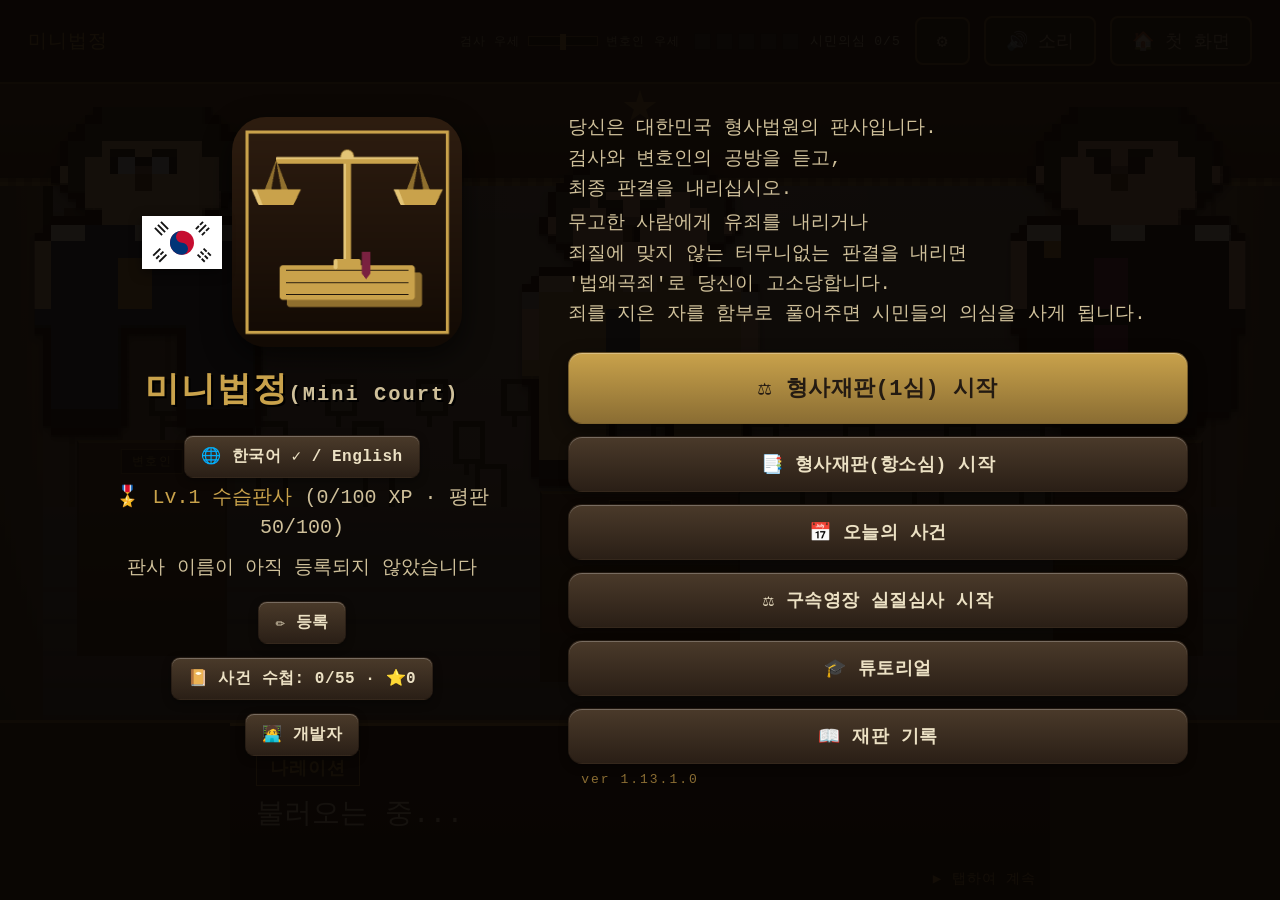
==== commit 7ea5bcfc: "v1.13.1.0: 변호인 측 제출 증거에도 오염(위법·편향) 사유 추가 한글: - 이제 검사뿐 아니라 변호인이 제출하는 증거도 일정 확률(25%)로 문제가   있을 수 있음. 다" ====
--- a/index.html
+++ b/index.html
@@ -880,10 +880,10 @@
 
 <script>
 /* ============================================================
-   미니법정(Mini Court)  ver 1.13.0.0
+   미니법정(Mini Court)  ver 1.13.1.0
    제작자: 최한민
    ============================================================ */
-const GAME_VERSION = '1.13.0.0';
+const GAME_VERSION = '1.13.1.0';
 
 /* ================= 저장소 폴리필 (Claude 아티팩트 밖에서 실행될 때) =================
    window.storage는 Claude.ai 아티팩트 환경에서만 제공되는 API입니다.
@@ -5698,15 +5698,33 @@
   {key:'entrapment', ko:'해당 증거는 함정수사를 통해 확보된 것입니다', en:'This evidence was obtained through an entrapment operation'},
   {key:'noMiranda', ko:'해당 자백은 진술거부권을 고지하지 않은 채 받아낸 것입니다', en:'This confession was taken without informing the suspect of the right to remain silent'}
 ];
+/* 변호인 측이 제출하는 증거의 오염 사유 (검사 측과는 성격이 다름 —
+   위법수사보다는 "짜맞춘 알리바이", "매수된 증인", "편집된 영상" 등
+   증거 조작·편향 쪽에 무게를 둠) */
+const DEF_TAINT_REASONS = [
+  {key:'defCoached', ko:'해당 진술은 사건 이후 변호인 측과 입을 맞춘 것으로 보입니다', en:'This statement appears to have been coordinated with the defense after the fact'},
+  {key:'defPaid', ko:'해당 증인은 대가를 받고 피고인에게 유리한 진술을 한 것으로 보입니다', en:'This witness appears to have been paid to give testimony favorable to the defendant'},
+  {key:'defRecanted', ko:'해당 진술은 피고인 측의 회유로 번복된 것입니다', en:'This statement was recanted after inducement from the defense side'},
+  {key:'defEdited', ko:'해당 영상은 피고인에게 불리한 부분이 편집되어 제외된 것으로 보입니다', en:'This footage appears to have been edited to remove parts unfavorable to the defendant'},
+  {key:'defUncertified', ko:'해당 감정 결과는 공인되지 않은 사설 기관에서 나온 것입니다', en:'This assessment came from an uncertified private institution, not an official forensic body'},
+  {key:'defBiased', ko:'해당 자료는 피고인과 이해관계가 있는 지인이 작성한 것입니다', en:'This material was written by an acquaintance with a personal stake in the outcome'}
+];
 const TAINT_CHANCE = 0.25;
 /* 증거 종류와 안 맞는 오염 사유가 나오지 않도록(예: CCTV 영상인데 "강압적
-   신문 끝에 받아낸 자백"이라고 하는 등) 증거 유형별로 그럴듯한 사유만 골라 씀 */
-function taintReasonPoolFor(ev){
+   신문 끝에 받아낸 자백"이라고 하는 등) 증거 유형·제출 측별로 그럴듯한
+   사유만 골라 씀 */
+function taintReasonPoolFor(ev, submitterWho){
   const d = ev && ev.detail;
   /* "자백/진술/신문" 등 실제 신문·진술 관련 단어가 이름·설명에 있을 때만
      강압수사·유도신문 계열 사유를 후보에 넣음 (자필 메모라도 범행계획서·
      약정서처럼 신문과 무관한 문서는 제외) */
   const isConfessionLike = /자백|진술서|진술을|신문(?!사)/.test((ev&&ev.name||'')+(ev&&ev.desc||''));
+  if(submitterWho==='def'){
+    const keys = isConfessionLike ? ['defCoached','defPaid','defRecanted']
+      : (d && (d.type==='cctv' || d.type==='forensic')) ? ['defEdited','defUncertified']
+      : ['defBiased','defUncertified'];
+    return DEF_TAINT_REASONS.filter(r=>keys.includes(r.key));
+  }
   const keys = isConfessionLike ? ['coerced','leading','noMiranda','noWarrant']
     : (d && (d.type==='cctv' || d.type==='forensic')) ? ['noWarrant','custody']
     : ['noWarrant','custody','entrapment'];
@@ -5722,10 +5740,11 @@
   const ev = (cevidence(c)||[])[evIdx];
   const rival = submitterWho==='pros' ? (state.currentRivals && state.currentRivals.pros) : (state.currentRivals && state.currentRivals.def);
   const label = rival ? rivalName(rival) : (submitterWho==='pros' ? t('prosecutorLabel') : t('defenseLabel'));
-  /* 증거를 제출하는 쪽이 검사일 때만 "부당 수사로 오염된 증거"가 섞일 수 있음
-     (변호인이 제출하는 무고 사건 증거는 통상 피고인 측에 유리한 자료이므로 제외) */
-  const tainted = submitterWho==='pros' && Math.random() < TAINT_CHANCE;
-  const taintReason = tainted ? pickFrom(taintReasonPoolFor(ev)) : null;
+  /* 검사·변호인 어느 쪽이 제출하든 일정 확률로 "오염된 증거"가 섞일 수 있음.
+     검사 쪽은 위법수사(영장 없는 압수, 강압 신문 등), 변호인 쪽은 증거 조작·
+     편향(짜맞춘 알리바이, 매수된 증인, 편집된 영상 등)에 무게를 둠 */
+  const tainted = Math.random() < TAINT_CHANCE;
+  const taintReason = tainted ? pickFrom(taintReasonPoolFor(ev, submitterWho)) : null;
   return {
     type:'evidence_submit',
     evIdx, submitterWho, tainted, taintReason,
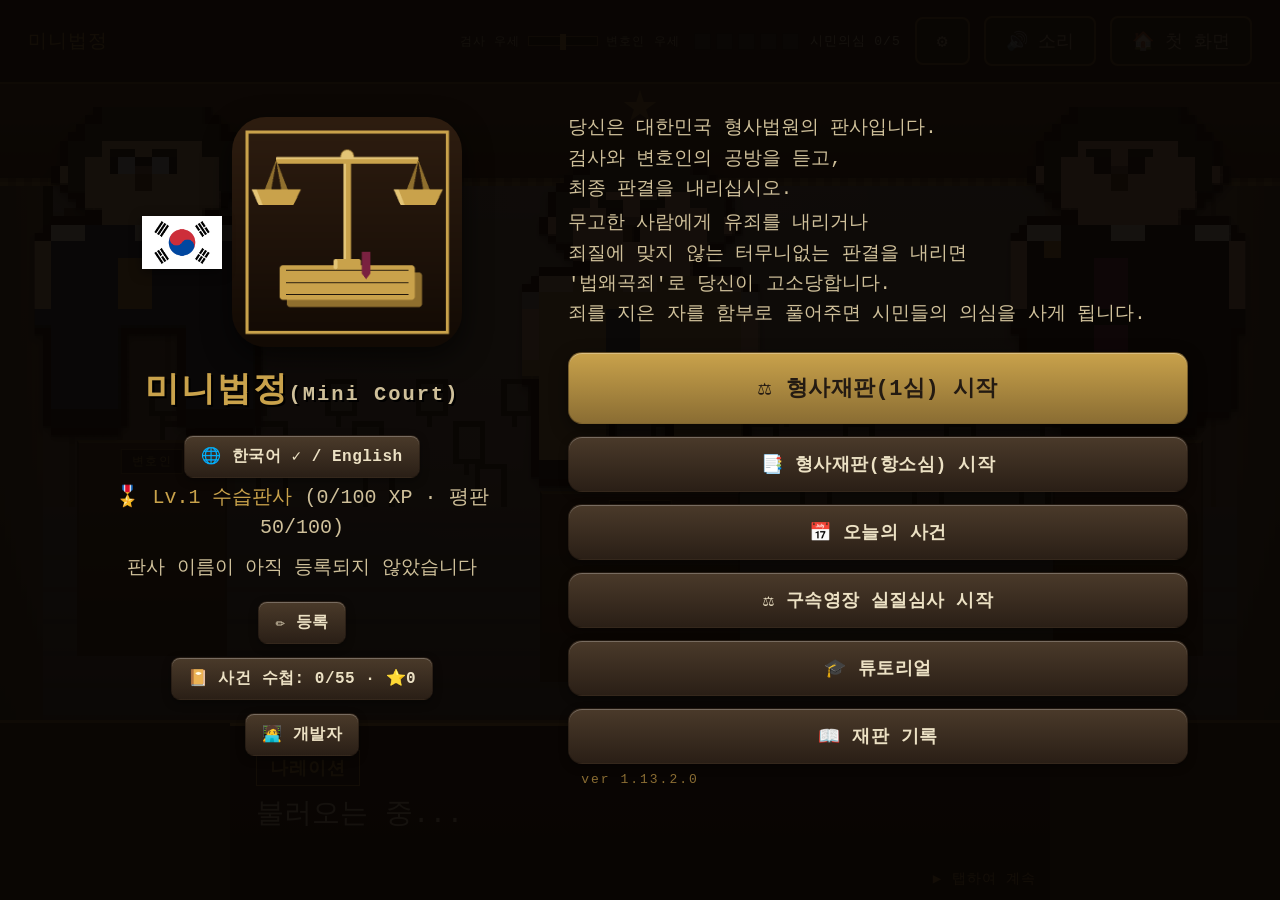
==== commit 3aee71e0: "v1.13.2.0: 태극기를 실제 이미지 파일로 교체 (직접 그린 SVG 대신) 한글: - 이전 버전에서 태극기를 SVG로 직접 그려 넣었으나 문양이 부정확하다는   피드백을 받아" ====
--- a/index.html
+++ b/index.html
@@ -458,7 +458,7 @@
     width:38px; flex-shrink:0; overflow:visible;
     filter:drop-shadow(0 3px 6px rgba(0,0,0,0.5));
   }
-  .title-flag-wrap svg{
+  .title-flag-wrap img{
     display:block; width:100%; height:auto;
     transform-origin:0% 50%;
     animation:flagWave 2.6s ease-in-out infinite;
@@ -880,10 +880,10 @@
 
 <script>
 /* ============================================================
-   미니법정(Mini Court)  ver 1.13.1.0
+   미니법정(Mini Court)  ver 1.13.2.0
    제작자: 최한민
    ============================================================ */
-const GAME_VERSION = '1.13.1.0';
+const GAME_VERSION = '1.13.2.0';
 
 /* ================= 저장소 폴리필 (Claude 아티팩트 밖에서 실행될 때) =================
    window.storage는 Claude.ai 아티팩트 환경에서만 제공되는 API입니다.
@@ -7847,36 +7847,9 @@
   }
 }
 
-/* 타이틀 화면 로고 옆에 놓이는 태극기 (SVG로 직접 그려 별도 이미지 파일
-   없이 정확한 태극 문양·4괘를 재현하고, CSS 애니메이션으로 살짝 휘날리게 함) */
-const TAEGUKGI_SVG = `
-<svg viewBox="0 0 300 200" aria-hidden="true">
-  <rect x="0" y="0" width="300" height="200" fill="#ffffff"/>
-  <g transform="translate(150,100)">
-    <circle r="45" fill="#c60c30"/>
-    <path d="M0,-45 A22.5,22.5 0 0,0 0,0 A22.5,22.5 0 0,1 0,45 A45,45 0 0,1 0,-45" fill="#003478"/>
-  </g>
-  <g fill="#111111" transform="translate(70,50) rotate(45)">
-    <rect x="-19" y="-24" width="38" height="7"/>
-    <rect x="-19" y="-8" width="38" height="7"/>
-    <rect x="-19" y="8" width="38" height="7"/>
-  </g>
-  <g fill="#111111" transform="translate(230,50) rotate(-45)">
-    <rect x="-19" y="-24" width="16" height="7"/><rect x="3" y="-24" width="16" height="7"/>
-    <rect x="-19" y="-8" width="38" height="7"/>
-    <rect x="-19" y="8" width="16" height="7"/><rect x="3" y="8" width="16" height="7"/>
-  </g>
-  <g fill="#111111" transform="translate(70,150) rotate(-45)">
-    <rect x="-19" y="-24" width="38" height="7"/>
-    <rect x="-19" y="-8" width="16" height="7"/><rect x="3" y="-8" width="16" height="7"/>
-    <rect x="-19" y="8" width="38" height="7"/>
-  </g>
-  <g fill="#111111" transform="translate(230,150) rotate(45)">
-    <rect x="-19" y="-24" width="16" height="7"/><rect x="3" y="-24" width="16" height="7"/>
-    <rect x="-19" y="-8" width="16" height="7"/><rect x="3" y="-8" width="16" height="7"/>
-    <rect x="-19" y="8" width="16" height="7"/><rect x="3" y="8" width="16" height="7"/>
-  </g>
-</svg>`;
+/* 타이틀 화면 로고 옆에 놓이는 태극기: 실제 국기 이미지 파일을 사용하고
+   CSS 애니메이션으로 살짝 휘날리게 함 */
+const TAEGUKGI_SVG = `<img src="taegukgi.png" alt="Korean flag">`;
 function showTitle(){
   inTrial = false;
   const stray = document.getElementById('objectionBanner');
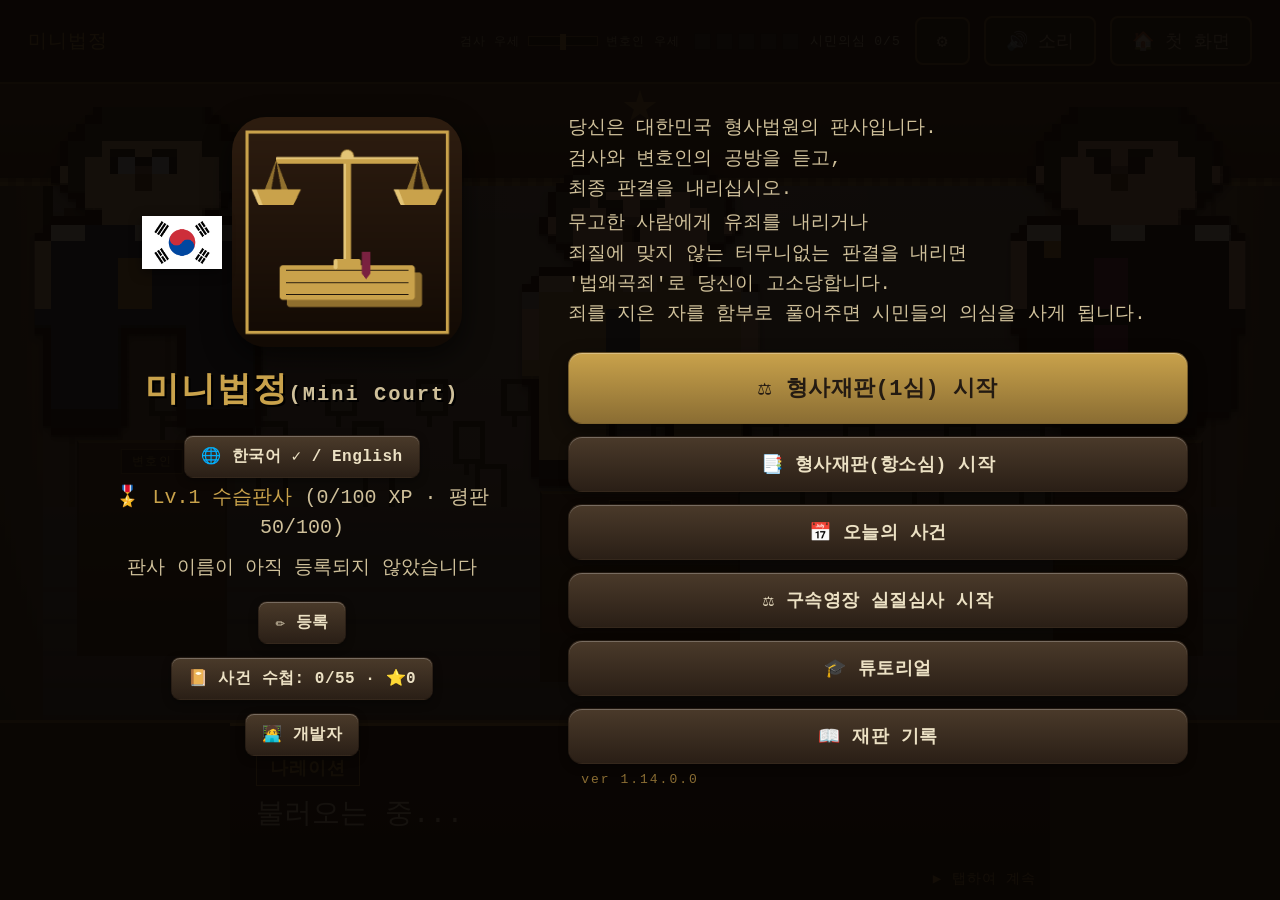
==== commit 11e7941e: "v1.14.0.0: 최후진술곡 연장(판결 사유까지), 증거 영상화(애니메이션) 도입 한글: - (수정) 최후 진술 음악이 이제 형량 유형을 고른 뒤 연수 입력·부가형   선택 화면" ====
--- a/index.html
+++ b/index.html
@@ -880,10 +880,10 @@
 
 <script>
 /* ============================================================
-   미니법정(Mini Court)  ver 1.13.2.0
+   미니법정(Mini Court)  ver 1.14.0.0
    제작자: 최한민
    ============================================================ */
-const GAME_VERSION = '1.13.2.0';
+const GAME_VERSION = '1.14.0.0';
 
 /* ================= 저장소 폴리필 (Claude 아티팩트 밖에서 실행될 때) =================
    window.storage는 Claude.ai 아티팩트 환경에서만 제공되는 API입니다.
@@ -6335,7 +6335,6 @@
 }
 
 function handleVerdictClick(type){
-  setSceneBGM('verdict'); /* 판결 유형을 실제로 고른 이 순간 최후 진술 음악을 끝내고 선고 음악으로 전환 */
   if(type==='사형' || type==='무기징역' || type==='무기금고'){
     showConfirmSevere(type);
     return;
@@ -6459,6 +6458,7 @@
   pendingResolveType = type;
   pendingResolveYears = years;
   pendingResolveExtras = extras || {};
+  setSceneBGM('verdict'); /* 판결 사유를 고르는 이 순간 최후 진술 음악을 끝내고 선고 음악으로 전환 */
   el('verdictPanel').style.display = 'none';
   const ov = el('overlay');
   ov.style.display = 'flex';
@@ -6780,14 +6780,31 @@
     ctx.fill(); ctx.strokeStyle = '#5c666c'; ctx.lineWidth = 1; ctx.stroke();
     ctx.strokeStyle = 'rgba(255,255,255,0.85)'; ctx.lineWidth = 0.8;
     ctx.beginPath(); ctx.moveTo(-40,-3); ctx.lineTo(24,-6); ctx.stroke();
+    /* 칼날 아랫면 톱니 자국 (미세한 흠집) */
+    ctx.strokeStyle = 'rgba(80,90,95,0.5)'; ctx.lineWidth = 0.6;
+    for(let i=0;i<9;i++){
+      const nx = -36+i*8;
+      ctx.beginPath(); ctx.moveTo(nx, 4.5); ctx.lineTo(nx+2, 2.5); ctx.stroke();
+    }
     const handleGrad = ctx.createLinearGradient(-66,-9,-42,9);
     handleGrad.addColorStop(0,'#1c140d'); handleGrad.addColorStop(0.5,'#4a3520'); handleGrad.addColorStop(1,'#241a12');
     ctx.fillStyle = handleGrad; ctx.fillRect(-66,-8,24,16);
     ctx.fillStyle = '#c9a24b';
     [[ -58,-3],[-48,3]].forEach(([x,y])=>{ ctx.beginPath(); ctx.arc(x,y,1.5,0,Math.PI*2); ctx.fill(); });
+    /* 손잡이에 남은 지문 얼룩 (감정 포인트를 시각적으로 암시) */
+    ctx.fillStyle = 'rgba(200,180,150,0.18)';
+    for(let i=0;i<4;i++){ ctx.beginPath(); ctx.ellipse(-60+i*3.5,-1+((i%2)*3),2.6,1.6,0.4,0,Math.PI*2); ctx.fill(); }
     ctx.fillStyle = '#7a1010';
     ctx.beginPath(); ctx.ellipse(20,-4,11,5.5,0.3,0,Math.PI*2); ctx.fill();
     ctx.fillStyle = 'rgba(255,255,255,0.3)'; ctx.beginPath(); ctx.ellipse(23,-6,3.5,1.5,0.3,0,Math.PI*2); ctx.fill();
+    /* 칼끝에서 핏방울이 계속 뚝뚝 떨어지는 애니메이션 (짧은 영상처럼 보이게) */
+    {
+      const cycle = 1800, tnow = (Date.now()%cycle)/cycle;
+      const dripY = -2 + tnow*36;
+      const dripAlpha = tnow < 0.82 ? 1 : Math.max(0, (1-tnow)/0.18);
+      ctx.fillStyle = `rgba(122,16,16,${dripAlpha})`;
+      ctx.beginPath(); ctx.ellipse(21, dripY, 1.8+tnow*0.6, 2.6+tnow, 0, 0, Math.PI*2); ctx.fill();
+    }
     ctx.restore();
     ctx.fillStyle = '#7a1010';
     ctx.beginPath(); ctx.arc(-4,26,4,0,Math.PI*2); ctx.fill();
@@ -7040,6 +7057,9 @@
   const groundY = h*0.78;
   const GC = 'rgba(170,255,180,'; /* 감시카메라 초록 모노톤 컬러 헬퍼 접두 */
   ctx.clearRect(0,0,w,h);
+  ctx.save();
+  /* 손떨림 없는 고정 카메라라도 저가형 CCTV 특유의 미세한 지터를 살짝 줌 */
+  ctx.translate(Math.sin(Date.now()/130)*0.6, Math.cos(Date.now()/170)*0.4);
 
   /* 야간 감시카메라 특유의 초록빛 단색 톤 배경 (벽~바닥 그라데이션) */
   const bgGrad = ctx.createLinearGradient(0,0,0,h);
@@ -7252,19 +7272,39 @@
   grad.addColorStop(0,'rgba(0,0,0,0)'); grad.addColorStop(1,'rgba(0,0,0,0.55)');
   ctx.fillStyle = grad; ctx.fillRect(0,0,w,h);
 
-  /* 화면 안 타임스탬프/모션 표시 (하단 캡션과 별개로, 실제 캠 오버레이 느낌) */
+  /* 화면 안 타임스탬프/모션 표시 (하단 캡션과 별개로, 실제 캠 오버레이 느낌).
+     초 단위가 실제로 째깍째깍 흘러가서 "녹화 중인 영상"처럼 보이게 함 */
   ctx.fillStyle = GC+'0.75)';
   ctx.font = `${Math.max(8,w*0.032)}px monospace`;
   ctx.textAlign = 'left'; ctx.textBaseline = 'alphabetic';
   ctx.fillText('CAM 04', 4, h-5);
+  const nowD = new Date();
+  const hh = String(nowD.getHours()).padStart(2,'0'), mm = String(nowD.getMinutes()).padStart(2,'0'), ss = String(nowD.getSeconds()).padStart(2,'0');
+  ctx.fillText(`${hh}:${mm}:${ss}`, 4, 12);
   ctx.textAlign = 'right';
   if(Math.floor(Date.now()/500)%2===0) ctx.fillText('● MOTION', w-4, h-5);
+  ctx.restore();
+}
+/* 정지 이미지 대신, 캔버스를 매 프레임 다시 그려서 짧은 영상처럼 보이게 함
+   (CCTV는 인물이 계속 움직이고 그레인이 흔들리며, 흉기 사진은 핏방울이
+   주기적으로 떨어짐). 캔버스가 화면(overlay)에서 사라지면(다른 화면으로
+   전환되면) 자동으로 멈춤 — 별도 정리 로직 없이도 안전함 */
+function loopDrawOnCanvas(cv, drawFn){
+  function step(){
+    if(!document.body.contains(cv)) return;
+    drawFn();
+    requestAnimationFrame(step);
+  }
+  step();
 }
 function mountEvidenceVisuals(root){
   if(!root) return;
   root.querySelectorAll('canvas.ev-visual-canvas').forEach(cv=>{
-    if(cv.classList.contains('cctv-canvas')) drawCctvFrame(cv, cv.dataset.scene || 'default');
-    else drawEvidencePhoto(cv, cv.dataset.kind || 'generic');
+    if(cv.classList.contains('cctv-canvas')){
+      loopDrawOnCanvas(cv, ()=>drawCctvFrame(cv, cv.dataset.scene || 'default'));
+    } else {
+      loopDrawOnCanvas(cv, ()=>drawEvidencePhoto(cv, cv.dataset.kind || 'generic'));
+    }
   });
 }
 
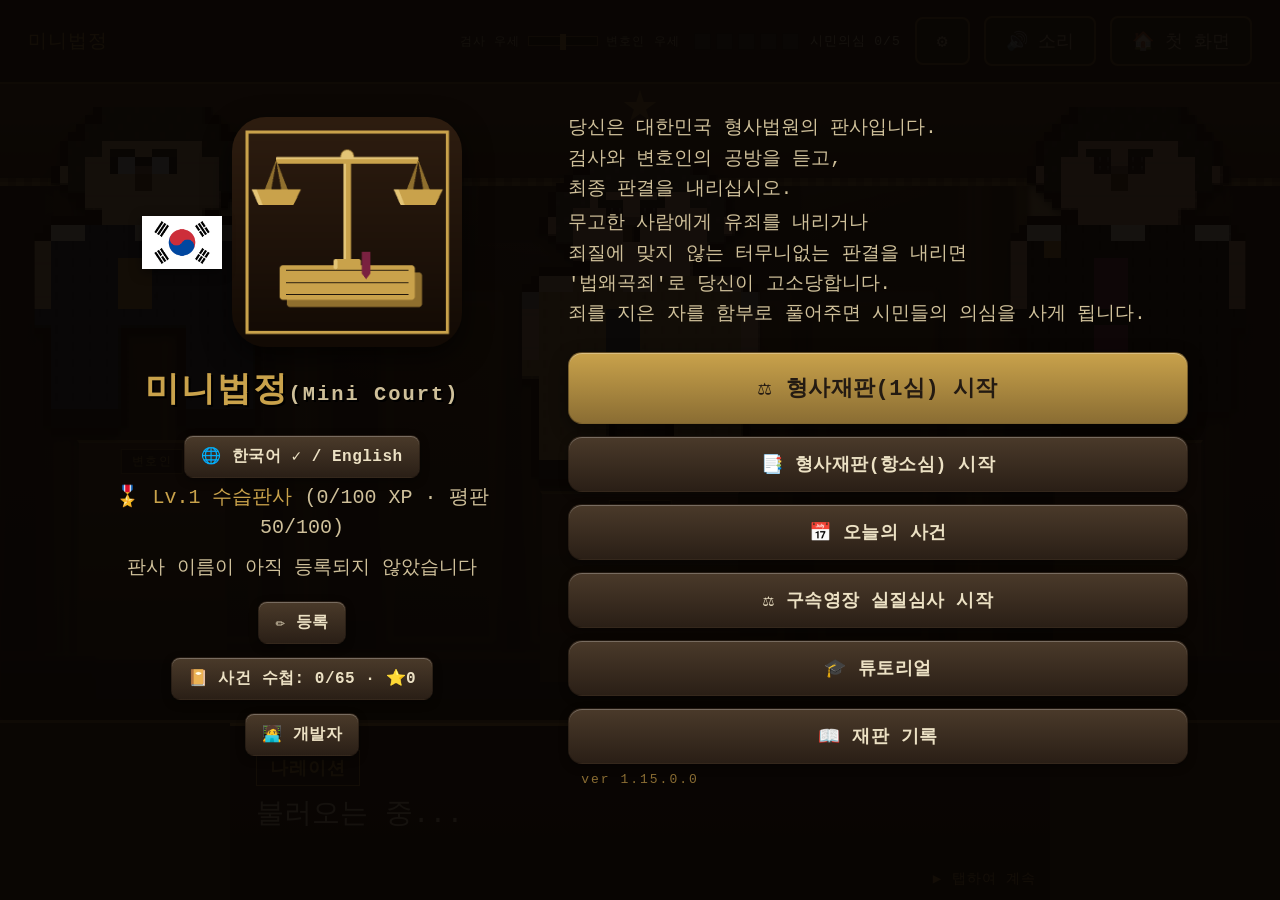
==== commit b36db61a: "v1.15.0.0: 10개 신규 사건(살인·토막살인 등) 추가, 증거 디테일 강화, 항소심 돌발상황+증거채택 나레이션, 캐릭터 미세 디테일, 법정 배경 전면 교체, 공방 연장 1." ====
--- a/index.html
+++ b/index.html
@@ -130,8 +130,7 @@
     background:
       radial-gradient(ellipse at 50% 20%, rgba(255,220,150,0.06), transparent 60%),
       linear-gradient(180deg, rgba(20,14,8,0.1) 0%, rgba(20,14,8,0.2) 60%, rgba(15,10,6,0.5) 100%),
-      url([data-uri]) no-repeat center bottom / cover;
-    image-rendering:pixelated;
+      url("data:image/svg+xml,%3Csvg%20xmlns%3D%22http%3A%2F%2Fwww.w3.org%2F2000%2Fsvg%22%20width%3D%22800%22%20height%3D%22600%22%20viewBox%3D%220%200%20800%20600%22%3E%3Cdefs%3E%3ClinearGradient%20id%3D%22wallgrad%22%20x1%3D%220%22%20y1%3D%220%22%20x2%3D%220%22%20y2%3D%221%22%3E%3Cstop%20offset%3D%220%25%22%20stop-color%3D%22%233a2415%22%2F%3E%3Cstop%20offset%3D%2255%25%22%20stop-color%3D%22%232c1b0e%22%2F%3E%3Cstop%20offset%3D%22100%25%22%20stop-color%3D%22%231c1108%22%2F%3E%3C%2FlinearGradient%3E%3ClinearGradient%20id%3D%22panelgrad%22%20x1%3D%220%22%20y1%3D%220%22%20x2%3D%220%22%20y2%3D%221%22%3E%3Cstop%20offset%3D%220%25%22%20stop-color%3D%22%234a2f1a%22%2F%3E%3Cstop%20offset%3D%22100%25%22%20stop-color%3D%22%2333200f%22%2F%3E%3C%2FlinearGradient%3E%3CradialGradient%20id%3D%22winglow%22%20cx%3D%2250%25%22%20cy%3D%2230%25%22%20r%3D%2270%25%22%3E%3Cstop%20offset%3D%220%25%22%20stop-color%3D%22%23fbe7b0%22%20stop-opacity%3D%220.55%22%2F%3E%3Cstop%20offset%3D%2260%25%22%20stop-color%3D%22%23c9a34a%22%20stop-opacity%3D%220.15%22%2F%3E%3Cstop%20offset%3D%22100%25%22%20stop-color%3D%22%23c9a34a%22%20stop-opacity%3D%220%22%2F%3E%3C%2FradialGradient%3E%3CradialGradient%20id%3D%22ceilglow%22%20cx%3D%2250%25%22%20cy%3D%220%25%22%20r%3D%2260%25%22%3E%3Cstop%20offset%3D%220%25%22%20stop-color%3D%22%23ffdf9e%22%20stop-opacity%3D%220.35%22%2F%3E%3Cstop%20offset%3D%22100%25%22%20stop-color%3D%22%23ffdf9e%22%20stop-opacity%3D%220%22%2F%3E%3C%2FradialGradient%3E%3ClinearGradient%20id%3D%22emblemgrad%22%20x1%3D%220%22%20y1%3D%220%22%20x2%3D%220%22%20y2%3D%221%22%3E%3Cstop%20offset%3D%220%25%22%20stop-color%3D%22%23e8c95a%22%2F%3E%3Cstop%20offset%3D%22100%25%22%20stop-color%3D%22%239c7a2c%22%2F%3E%3C%2FlinearGradient%3E%3ClinearGradient%20id%3D%22floorgrad%22%20x1%3D%220%22%20y1%3D%220%22%20x2%3D%220%22%20y2%3D%221%22%3E%3Cstop%20offset%3D%220%25%22%20stop-color%3D%22%2320140a%22%2F%3E%3Cstop%20offset%3D%22100%25%22%20stop-color%3D%22%23120b05%22%2F%3E%3C%2FlinearGradient%3E%3ClinearGradient%20id%3D%22colgrad%22%20x1%3D%220%22%20y1%3D%220%22%20x2%3D%221%22%20y2%3D%220%22%3E%3Cstop%20offset%3D%220%25%22%20stop-color%3D%22%232a1a0d%22%2F%3E%3Cstop%20offset%3D%2245%25%22%20stop-color%3D%22%235c3c20%22%2F%3E%3Cstop%20offset%3D%2255%25%22%20stop-color%3D%22%235c3c20%22%2F%3E%3Cstop%20offset%3D%22100%25%22%20stop-color%3D%22%232a1a0d%22%2F%3E%3C%2FlinearGradient%3E%3Cfilter%20id%3D%22softphoto%22%20x%3D%22-5%25%22%20y%3D%22-5%25%22%20width%3D%22110%25%22%20height%3D%22110%25%22%3E%3CfeGaussianBlur%20stdDeviation%3D%221.4%22%2F%3E%3C%2Ffilter%3E%3C%2Fdefs%3E%3Cg%20filter%3D%22url%28%23softphoto%29%22%3E%3Crect%20width%3D%22800%22%20height%3D%22600%22%20fill%3D%22url%28%23wallgrad%29%22%2F%3E%3C%21--%20%EC%83%81%EB%8B%A8%20%EC%BD%94%EB%8B%88%EC%8A%A4%28%EC%B2%9C%EC%9E%A5%20%EB%AA%B0%EB%94%A9%29%20%EC%9D%80%EC%9D%80%ED%95%9C%20%EA%B4%91%20--%3E%3Crect%20x%3D%220%22%20y%3D%220%22%20width%3D%22800%22%20height%3D%22600%22%20fill%3D%22url%28%23ceilglow%29%22%2F%3E%3Crect%20x%3D%220%22%20y%3D%220%22%20width%3D%22800%22%20height%3D%2214%22%20fill%3D%22%235c3c20%22%2F%3E%3Crect%20x%3D%220%22%20y%3D%2214%22%20width%3D%22800%22%20height%3D%224%22%20fill%3D%22%238a6a34%22%20opacity%3D%220.6%22%2F%3E%3Cg%3E%3Crect%20x%3D%2222%22%20y%3D%2218%22%20width%3D%2236%22%20height%3D%22560%22%20fill%3D%22url%28%23colgrad%29%22%2F%3E%3Crect%20x%3D%2218%22%20y%3D%2218%22%20width%3D%2244%22%20height%3D%2214%22%20fill%3D%22%236e4a24%22%2F%3E%3Crect%20x%3D%2218%22%20y%3D%22566%22%20width%3D%2244%22%20height%3D%2216%22%20fill%3D%22%236e4a24%22%2F%3E%3Crect%20x%3D%2226%22%20y%3D%2234%22%20width%3D%221.6%22%20height%3D%22530%22%20fill%3D%22%231c1109%22%20opacity%3D%220.5%22%2F%3E%3Crect%20x%3D%2232%22%20y%3D%2234%22%20width%3D%221.6%22%20height%3D%22530%22%20fill%3D%22%231c1109%22%20opacity%3D%220.5%22%2F%3E%3Crect%20x%3D%2238%22%20y%3D%2234%22%20width%3D%221.6%22%20height%3D%22530%22%20fill%3D%22%231c1109%22%20opacity%3D%220.5%22%2F%3E%3Crect%20x%3D%2244%22%20y%3D%2234%22%20width%3D%221.6%22%20height%3D%22530%22%20fill%3D%22%231c1109%22%20opacity%3D%220.5%22%2F%3E%3Crect%20x%3D%2250%22%20y%3D%2234%22%20width%3D%221.6%22%20height%3D%22530%22%20fill%3D%22%231c1109%22%20opacity%3D%220.5%22%2F%3E%3C%2Fg%3E%3Cg%3E%3Crect%20x%3D%22172%22%20y%3D%2218%22%20width%3D%2236%22%20height%3D%22560%22%20fill%3D%22url%28%23colgrad%29%22%2F%3E%3Crect%20x%3D%22168%22%20y%3D%2218%22%20width%3D%2244%22%20height%3D%2214%22%20fill%3D%22%236e4a24%22%2F%3E%3Crect%20x%3D%22168%22%20y%3D%22566%22%20width%3D%2244%22%20height%3D%2216%22%20fill%3D%22%236e4a24%22%2F%3E%3Crect%20x%3D%22176%22%20y%3D%2234%22%20width%3D%221.6%22%20height%3D%22530%22%20fill%3D%22%231c1109%22%20opacity%3D%220.5%22%2F%3E%3Crect%20x%3D%22182%22%20y%3D%2234%22%20width%3D%221.6%22%20height%3D%22530%22%20fill%3D%22%231c1109%22%20opacity%3D%220.5%22%2F%3E%3Crect%20x%3D%22188%22%20y%3D%2234%22%20width%3D%221.6%22%20height%3D%22530%22%20fill%3D%22%231c1109%22%20opacity%3D%220.5%22%2F%3E%3Crect%20x%3D%22194%22%20y%3D%2234%22%20width%3D%221.6%22%20height%3D%22530%22%20fill%3D%22%231c1109%22%20opacity%3D%220.5%22%2F%3E%3Crect%20x%3D%22200%22%20y%3D%2234%22%20width%3D%221.6%22%20height%3D%22530%22%20fill%3D%22%231c1109%22%20opacity%3D%220.5%22%2F%3E%3C%2Fg%3E%3Cg%3E%3Crect%20x%3D%22592%22%20y%3D%2218%22%20width%3D%2236%22%20height%3D%22560%22%20fill%3D%22url%28%23colgrad%29%22%2F%3E%3Crect%20x%3D%22588%22%20y%3D%2218%22%20width%3D%2244%22%20height%3D%2214%22%20fill%3D%22%236e4a24%22%2F%3E%3Crect%20x%3D%22588%22%20y%3D%22566%22%20width%3D%2244%22%20height%3D%2216%22%20fill%3D%22%236e4a24%22%2F%3E%3Crect%20x%3D%22596%22%20y%3D%2234%22%20width%3D%221.6%22%20height%3D%22530%22%20fill%3D%22%231c1109%22%20opacity%3D%220.5%22%2F%3E%3Crect%20x%3D%22602%22%20y%3D%2234%22%20width%3D%221.6%22%20height%3D%22530%22%20fill%3D%22%231c1109%22%20opacity%3D%220.5%22%2F%3E%3Crect%20x%3D%22608%22%20y%3D%2234%22%20width%3D%221.6%22%20height%3D%22530%22%20fill%3D%22%231c1109%22%20opacity%3D%220.5%22%2F%3E%3Crect%20x%3D%22614%22%20y%3D%2234%22%20width%3D%221.6%22%20height%3D%22530%22%20fill%3D%22%231c1109%22%20opacity%3D%220.5%22%2F%3E%3Crect%20x%3D%22620%22%20y%3D%2234%22%20width%3D%221.6%22%20height%3D%22530%22%20fill%3D%22%231c1109%22%20opacity%3D%220.5%22%2F%3E%3C%2Fg%3E%3Cg%3E%3Crect%20x%3D%22742%22%20y%3D%2218%22%20width%3D%2236%22%20height%3D%22560%22%20fill%3D%22url%28%23colgrad%29%22%2F%3E%3Crect%20x%3D%22738%22%20y%3D%2218%22%20width%3D%2244%22%20height%3D%2214%22%20fill%3D%22%236e4a24%22%2F%3E%3Crect%20x%3D%22738%22%20y%3D%22566%22%20width%3D%2244%22%20height%3D%2216%22%20fill%3D%22%236e4a24%22%2F%3E%3Crect%20x%3D%22746%22%20y%3D%2234%22%20width%3D%221.6%22%20height%3D%22530%22%20fill%3D%22%231c1109%22%20opacity%3D%220.5%22%2F%3E%3Crect%20x%3D%22752%22%20y%3D%2234%22%20width%3D%221.6%22%20height%3D%22530%22%20fill%3D%22%231c1109%22%20opacity%3D%220.5%22%2F%3E%3Crect%20x%3D%22758%22%20y%3D%2234%22%20width%3D%221.6%22%20height%3D%22530%22%20fill%3D%22%231c1109%22%20opacity%3D%220.5%22%2F%3E%3Crect%20x%3D%22764%22%20y%3D%2234%22%20width%3D%221.6%22%20height%3D%22530%22%20fill%3D%22%231c1109%22%20opacity%3D%220.5%22%2F%3E%3Crect%20x%3D%22770%22%20y%3D%2234%22%20width%3D%221.6%22%20height%3D%22530%22%20fill%3D%22%231c1109%22%20opacity%3D%220.5%22%2F%3E%3C%2Fg%3E%3Crect%20x%3D%2266.0%22%20y%3D%22330%22%20width%3D%2245.0%22%20height%3D%22230%22%20rx%3D%224%22%20fill%3D%22url%28%23panelgrad%29%22%20stroke%3D%22%231c1008%22%20stroke-width%3D%222%22%2F%3E%3Crect%20x%3D%2274.0%22%20y%3D%22340%22%20width%3D%2229.0%22%20height%3D%22210%22%20fill%3D%22none%22%20stroke%3D%22%236e4a24%22%20stroke-width%3D%221.5%22%20opacity%3D%220.55%22%2F%3E%3Crect%20x%3D%22121.0%22%20y%3D%22330%22%20width%3D%2245.0%22%20height%3D%22230%22%20rx%3D%224%22%20fill%3D%22url%28%23panelgrad%29%22%20stroke%3D%22%231c1008%22%20stroke-width%3D%222%22%2F%3E%3Crect%20x%3D%22129.0%22%20y%3D%22340%22%20width%3D%2229.0%22%20height%3D%22210%22%20fill%3D%22none%22%20stroke%3D%22%236e4a24%22%20stroke-width%3D%221.5%22%20opacity%3D%220.55%22%2F%3E%3Crect%20x%3D%22236.0%22%20y%3D%22330%22%20width%3D%2280.0%22%20height%3D%22230%22%20rx%3D%224%22%20fill%3D%22url%28%23panelgrad%29%22%20stroke%3D%22%231c1008%22%20stroke-width%3D%222%22%2F%3E%3Crect%20x%3D%22244.0%22%20y%3D%22340%22%20width%3D%2264.0%22%20height%3D%22210%22%20fill%3D%22none%22%20stroke%3D%22%236e4a24%22%20stroke-width%3D%221.5%22%20opacity%3D%220.55%22%2F%3E%3Crect%20x%3D%22326.0%22%20y%3D%22330%22%20width%3D%2280.0%22%20height%3D%22230%22%20rx%3D%224%22%20fill%3D%22url%28%23panelgrad%29%22%20stroke%3D%22%231c1008%22%20stroke-width%3D%222%22%2F%3E%3Crect%20x%3D%22334.0%22%20y%3D%22340%22%20width%3D%2264.0%22%20height%3D%22210%22%20fill%3D%22none%22%20stroke%3D%22%236e4a24%22%20stroke-width%3D%221.5%22%20opacity%3D%220.55%22%2F%3E%3Crect%20x%3D%22416.0%22%20y%3D%22330%22%20width%3D%2280.0%22%20height%3D%22230%22%20rx%3D%224%22%20fill%3D%22url%28%23panelgrad%29%22%20stroke%3D%22%231c1008%22%20stroke-width%3D%222%22%2F%3E%3Crect%20x%3D%22424.0%22%20y%3D%22340%22%20width%3D%2264.0%22%20height%3D%22210%22%20fill%3D%22none%22%20stroke%3D%22%236e4a24%22%20stroke-width%3D%221.5%22%20opacity%3D%220.55%22%2F%3E%3Crect%20x%3D%22506.0%22%20y%3D%22330%22%20width%3D%2280.0%22%20height%3D%22230%22%20rx%3D%224%22%20fill%3D%22url%28%23panelgrad%29%22%20stroke%3D%22%231c1008%22%20stroke-width%3D%222%22%2F%3E%3Crect%20x%3D%22514.0%22%20y%3D%22340%22%20width%3D%2264.0%22%20height%3D%22210%22%20fill%3D%22none%22%20stroke%3D%22%236e4a24%22%20stroke-width%3D%221.5%22%20opacity%3D%220.55%22%2F%3E%3Cg%3E%3Cpath%20d%3D%22M%2055%20260%20Q%2055%20150%20110%20130%20Q%20165%20150%20165%20260%20L%20165%20320%20L%2055%20320%20Z%22%20fill%3D%22%237a5a2a%22%20opacity%3D%220.9%22%2F%3E%3Cpath%20d%3D%22M%2064%20258%20Q%2064%20162%20110%20144%20Q%20156%20162%20156%20258%20L%20156%20312%20L%2064%20312%20Z%22%20fill%3D%22%23eecf8a%22%2F%3E%3Cpath%20d%3D%22M%2064%20258%20Q%2064%20162%20110%20144%20Q%20156%20162%20156%20258%20L%20156%20312%20L%2064%20312%20Z%22%20fill%3D%22url%28%23winglow%29%22%2F%3E%3Cline%20x1%3D%22110%22%20y1%3D%22146%22%20x2%3D%22110%22%20y2%3D%22312%22%20stroke%3D%22%237a5a2a%22%20stroke-width%3D%223%22%2F%3E%3Cline%20x1%3D%2264%22%20y1%3D%22230%22%20x2%3D%22156%22%20y2%3D%22230%22%20stroke%3D%22%237a5a2a%22%20stroke-width%3D%222.5%22%2F%3E%3Cline%20x1%3D%2270%22%20y1%3D%22270%22%20x2%3D%22150%22%20y2%3D%22270%22%20stroke%3D%22%237a5a2a%22%20stroke-width%3D%222%22%2F%3E%3C%2Fg%3E%3Cg%3E%3Cpath%20d%3D%22M%20635%20260%20Q%20635%20150%20690%20130%20Q%20745%20150%20745%20260%20L%20745%20320%20L%20635%20320%20Z%22%20fill%3D%22%237a5a2a%22%20opacity%3D%220.9%22%2F%3E%3Cpath%20d%3D%22M%20644%20258%20Q%20644%20162%20690%20144%20Q%20736%20162%20736%20258%20L%20736%20312%20L%20644%20312%20Z%22%20fill%3D%22%23eecf8a%22%2F%3E%3Cpath%20d%3D%22M%20644%20258%20Q%20644%20162%20690%20144%20Q%20736%20162%20736%20258%20L%20736%20312%20L%20644%20312%20Z%22%20fill%3D%22url%28%23winglow%29%22%2F%3E%3Cline%20x1%3D%22690%22%20y1%3D%22146%22%20x2%3D%22690%22%20y2%3D%22312%22%20stroke%3D%22%237a5a2a%22%20stroke-width%3D%223%22%2F%3E%3Cline%20x1%3D%22644%22%20y1%3D%22230%22%20x2%3D%22736%22%20y2%3D%22230%22%20stroke%3D%22%237a5a2a%22%20stroke-width%3D%222.5%22%2F%3E%3Cline%20x1%3D%22650%22%20y1%3D%22270%22%20x2%3D%22730%22%20y2%3D%22270%22%20stroke%3D%22%237a5a2a%22%20stroke-width%3D%222%22%2F%3E%3C%2Fg%3E%3Cg%3E%3Cpath%20d%3D%22M%20300%2040%20Q%20400%2010%20500%2040%20L%20500%20300%20L%20300%20300%20Z%22%20fill%3D%22%23241609%22%20opacity%3D%220.85%22%2F%3E%3Cpath%20d%3D%22M%20310%2048%20Q%20400%2022%20490%2048%20L%20490%20292%20L%20310%20292%20Z%22%20fill%3D%22%2333200f%22%2F%3E%3Ccircle%20cx%3D%22400%22%20cy%3D%22150%22%20r%3D%2262%22%20fill%3D%22url%28%23emblemgrad%29%22%20opacity%3D%220.92%22%2F%3E%3Ccircle%20cx%3D%22400%22%20cy%3D%22150%22%20r%3D%2262%22%20fill%3D%22none%22%20stroke%3D%22%235c3c15%22%20stroke-width%3D%224%22%2F%3E%3Ccircle%20cx%3D%22400%22%20cy%3D%22150%22%20r%3D%2246%22%20fill%3D%22none%22%20stroke%3D%22%235c3c15%22%20stroke-width%3D%222%22%20opacity%3D%220.7%22%2F%3E%3C%21--%20%EC%A0%80%EC%9A%B8%28%EC%B2%9C%EC%B9%AD%29%20%EB%AC%B8%EC%96%91%3A%20%ED%8A%B9%EC%A0%95%20%EA%B5%AD%EA%B0%80%20%EC%83%81%EC%A7%95%EC%9D%B4%20%EC%95%84%EB%8B%8C%20%EB%B3%B4%ED%8E%B8%EC%A0%81%20%EC%82%AC%EB%B2%95%EB%B6%80%20%EC%97%A0%EB%B8%94%EB%9F%BC%20--%3E%3Cg%20stroke%3D%22%233a260f%22%20stroke-width%3D%222.6%22%20fill%3D%22none%22%3E%3Cline%20x1%3D%22400%22%20y1%3D%22122%22%20x2%3D%22400%22%20y2%3D%22176%22%2F%3E%3Cline%20x1%3D%22374%22%20y1%3D%22134%22%20x2%3D%22426%22%20y2%3D%22134%22%2F%3E%3Cpath%20d%3D%22M%20374%20134%20L%20362%20152%20Q%20374%20162%20386%20152%20Z%22%2F%3E%3Cpath%20d%3D%22M%20426%20134%20L%20414%20152%20Q%20426%20162%20438%20152%20Z%22%2F%3E%3Cline%20x1%3D%22362%22%20y1%3D%22152%22%20x2%3D%22386%22%20y2%3D%22152%22%2F%3E%3Cline%20x1%3D%22414%22%20y1%3D%22152%22%20x2%3D%22438%22%20y2%3D%22152%22%2F%3E%3C%2Fg%3E%3Cpath%20d%3D%22M%20400%20176%20L%20388%20184%20L%20412%20184%20Z%22%20fill%3D%22%233a260f%22%2F%3E%3Ccircle%20cx%3D%22400%22%20cy%3D%22122%22%20r%3D%224%22%20fill%3D%22%233a260f%22%2F%3E%3C%2Fg%3E%3Cg%20opacity%3D%220.85%22%3E%3Cline%20x1%3D%22230%22%20y1%3D%2218%22%20x2%3D%22230%22%20y2%3D%2256%22%20stroke%3D%22%235c3c20%22%20stroke-width%3D%222%22%2F%3E%3Cellipse%20cx%3D%22230%22%20cy%3D%2266%22%20rx%3D%2216%22%20ry%3D%229%22%20fill%3D%22%233a2410%22%2F%3E%3Ccircle%20cx%3D%22230%22%20cy%3D%2270%22%20r%3D%2220%22%20fill%3D%22%23ffdf9e%22%20opacity%3D%220.28%22%2F%3E%3C%2Fg%3E%3Cg%20opacity%3D%220.85%22%3E%3Cline%20x1%3D%22400%22%20y1%3D%2218%22%20x2%3D%22400%22%20y2%3D%2256%22%20stroke%3D%22%235c3c20%22%20stroke-width%3D%222%22%2F%3E%3Cellipse%20cx%3D%22400%22%20cy%3D%2266%22%20rx%3D%2216%22%20ry%3D%229%22%20fill%3D%22%233a2410%22%2F%3E%3Ccircle%20cx%3D%22400%22%20cy%3D%2270%22%20r%3D%2220%22%20fill%3D%22%23ffdf9e%22%20opacity%3D%220.28%22%2F%3E%3C%2Fg%3E%3Cg%20opacity%3D%220.85%22%3E%3Cline%20x1%3D%22570%22%20y1%3D%2218%22%20x2%3D%22570%22%20y2%3D%2256%22%20stroke%3D%22%235c3c20%22%20stroke-width%3D%222%22%2F%3E%3Cellipse%20cx%3D%22570%22%20cy%3D%2266%22%20rx%3D%2216%22%20ry%3D%229%22%20fill%3D%22%233a2410%22%2F%3E%3Ccircle%20cx%3D%22570%22%20cy%3D%2270%22%20r%3D%2220%22%20fill%3D%22%23ffdf9e%22%20opacity%3D%220.28%22%2F%3E%3C%2Fg%3E%3Crect%20x%3D%220%22%20y%3D%22560%22%20width%3D%22800%22%20height%3D%2240%22%20fill%3D%22url%28%23floorgrad%29%22%2F%3E%3Crect%20x%3D%220%22%20y%3D%22558%22%20width%3D%22800%22%20height%3D%224%22%20fill%3D%22%236e4a24%22%20opacity%3D%220.6%22%2F%3E%3Crect%20x%3D%220%22%20y%3D%220%22%20width%3D%2260%22%20height%3D%22600%22%20fill%3D%22%230c0603%22%20opacity%3D%220.35%22%2F%3E%3Crect%20x%3D%22740%22%20y%3D%220%22%20width%3D%2260%22%20height%3D%22600%22%20fill%3D%22%230c0603%22%20opacity%3D%220.35%22%2F%3E%3C%2Fg%3E%3C%2Fsvg%3E") no-repeat center bottom / cover;
     border-bottom:3px solid var(--brass-dim);
     overflow:hidden;
   }
@@ -139,13 +138,13 @@
     background:
       radial-gradient(ellipse at 50% 20%, rgba(255,220,150,0.1), transparent 60%),
       linear-gradient(180deg, rgba(20,14,8,0.04) 0%, rgba(20,14,8,0.1) 60%, rgba(15,10,6,0.3) 100%),
-      url([data-uri]) no-repeat center bottom / cover;
+      url("data:image/svg+xml,%3Csvg%20xmlns%3D%22http%3A%2F%2Fwww.w3.org%2F2000%2Fsvg%22%20width%3D%22800%22%20height%3D%22600%22%20viewBox%3D%220%200%20800%20600%22%3E%3Cdefs%3E%3ClinearGradient%20id%3D%22wallgrad%22%20x1%3D%220%22%20y1%3D%220%22%20x2%3D%220%22%20y2%3D%221%22%3E%3Cstop%20offset%3D%220%25%22%20stop-color%3D%22%233a2415%22%2F%3E%3Cstop%20offset%3D%2255%25%22%20stop-color%3D%22%232c1b0e%22%2F%3E%3Cstop%20offset%3D%22100%25%22%20stop-color%3D%22%231c1108%22%2F%3E%3C%2FlinearGradient%3E%3ClinearGradient%20id%3D%22panelgrad%22%20x1%3D%220%22%20y1%3D%220%22%20x2%3D%220%22%20y2%3D%221%22%3E%3Cstop%20offset%3D%220%25%22%20stop-color%3D%22%234a2f1a%22%2F%3E%3Cstop%20offset%3D%22100%25%22%20stop-color%3D%22%2333200f%22%2F%3E%3C%2FlinearGradient%3E%3CradialGradient%20id%3D%22winglow%22%20cx%3D%2250%25%22%20cy%3D%2230%25%22%20r%3D%2270%25%22%3E%3Cstop%20offset%3D%220%25%22%20stop-color%3D%22%23fbe7b0%22%20stop-opacity%3D%220.55%22%2F%3E%3Cstop%20offset%3D%2260%25%22%20stop-color%3D%22%23c9a34a%22%20stop-opacity%3D%220.15%22%2F%3E%3Cstop%20offset%3D%22100%25%22%20stop-color%3D%22%23c9a34a%22%20stop-opacity%3D%220%22%2F%3E%3C%2FradialGradient%3E%3CradialGradient%20id%3D%22ceilglow%22%20cx%3D%2250%25%22%20cy%3D%220%25%22%20r%3D%2260%25%22%3E%3Cstop%20offset%3D%220%25%22%20stop-color%3D%22%23ffdf9e%22%20stop-opacity%3D%220.35%22%2F%3E%3Cstop%20offset%3D%22100%25%22%20stop-color%3D%22%23ffdf9e%22%20stop-opacity%3D%220%22%2F%3E%3C%2FradialGradient%3E%3ClinearGradient%20id%3D%22emblemgrad%22%20x1%3D%220%22%20y1%3D%220%22%20x2%3D%220%22%20y2%3D%221%22%3E%3Cstop%20offset%3D%220%25%22%20stop-color%3D%22%23e8c95a%22%2F%3E%3Cstop%20offset%3D%22100%25%22%20stop-color%3D%22%239c7a2c%22%2F%3E%3C%2FlinearGradient%3E%3ClinearGradient%20id%3D%22floorgrad%22%20x1%3D%220%22%20y1%3D%220%22%20x2%3D%220%22%20y2%3D%221%22%3E%3Cstop%20offset%3D%220%25%22%20stop-color%3D%22%2320140a%22%2F%3E%3Cstop%20offset%3D%22100%25%22%20stop-color%3D%22%23120b05%22%2F%3E%3C%2FlinearGradient%3E%3ClinearGradient%20id%3D%22colgrad%22%20x1%3D%220%22%20y1%3D%220%22%20x2%3D%221%22%20y2%3D%220%22%3E%3Cstop%20offset%3D%220%25%22%20stop-color%3D%22%232a1a0d%22%2F%3E%3Cstop%20offset%3D%2245%25%22%20stop-color%3D%22%235c3c20%22%2F%3E%3Cstop%20offset%3D%2255%25%22%20stop-color%3D%22%235c3c20%22%2F%3E%3Cstop%20offset%3D%22100%25%22%20stop-color%3D%22%232a1a0d%22%2F%3E%3C%2FlinearGradient%3E%3Cfilter%20id%3D%22softphoto%22%20x%3D%22-5%25%22%20y%3D%22-5%25%22%20width%3D%22110%25%22%20height%3D%22110%25%22%3E%3CfeGaussianBlur%20stdDeviation%3D%221.4%22%2F%3E%3C%2Ffilter%3E%3C%2Fdefs%3E%3Cg%20filter%3D%22url%28%23softphoto%29%22%3E%3Crect%20width%3D%22800%22%20height%3D%22600%22%20fill%3D%22url%28%23wallgrad%29%22%2F%3E%3C%21--%20%EC%83%81%EB%8B%A8%20%EC%BD%94%EB%8B%88%EC%8A%A4%28%EC%B2%9C%EC%9E%A5%20%EB%AA%B0%EB%94%A9%29%20%EC%9D%80%EC%9D%80%ED%95%9C%20%EA%B4%91%20--%3E%3Crect%20x%3D%220%22%20y%3D%220%22%20width%3D%22800%22%20height%3D%22600%22%20fill%3D%22url%28%23ceilglow%29%22%2F%3E%3Crect%20x%3D%220%22%20y%3D%220%22%20width%3D%22800%22%20height%3D%2214%22%20fill%3D%22%235c3c20%22%2F%3E%3Crect%20x%3D%220%22%20y%3D%2214%22%20width%3D%22800%22%20height%3D%224%22%20fill%3D%22%238a6a34%22%20opacity%3D%220.6%22%2F%3E%3Cg%3E%3Crect%20x%3D%2222%22%20y%3D%2218%22%20width%3D%2236%22%20height%3D%22560%22%20fill%3D%22url%28%23colgrad%29%22%2F%3E%3Crect%20x%3D%2218%22%20y%3D%2218%22%20width%3D%2244%22%20height%3D%2214%22%20fill%3D%22%236e4a24%22%2F%3E%3Crect%20x%3D%2218%22%20y%3D%22566%22%20width%3D%2244%22%20height%3D%2216%22%20fill%3D%22%236e4a24%22%2F%3E%3Crect%20x%3D%2226%22%20y%3D%2234%22%20width%3D%221.6%22%20height%3D%22530%22%20fill%3D%22%231c1109%22%20opacity%3D%220.5%22%2F%3E%3Crect%20x%3D%2232%22%20y%3D%2234%22%20width%3D%221.6%22%20height%3D%22530%22%20fill%3D%22%231c1109%22%20opacity%3D%220.5%22%2F%3E%3Crect%20x%3D%2238%22%20y%3D%2234%22%20width%3D%221.6%22%20height%3D%22530%22%20fill%3D%22%231c1109%22%20opacity%3D%220.5%22%2F%3E%3Crect%20x%3D%2244%22%20y%3D%2234%22%20width%3D%221.6%22%20height%3D%22530%22%20fill%3D%22%231c1109%22%20opacity%3D%220.5%22%2F%3E%3Crect%20x%3D%2250%22%20y%3D%2234%22%20width%3D%221.6%22%20height%3D%22530%22%20fill%3D%22%231c1109%22%20opacity%3D%220.5%22%2F%3E%3C%2Fg%3E%3Cg%3E%3Crect%20x%3D%22172%22%20y%3D%2218%22%20width%3D%2236%22%20height%3D%22560%22%20fill%3D%22url%28%23colgrad%29%22%2F%3E%3Crect%20x%3D%22168%22%20y%3D%2218%22%20width%3D%2244%22%20height%3D%2214%22%20fill%3D%22%236e4a24%22%2F%3E%3Crect%20x%3D%22168%22%20y%3D%22566%22%20width%3D%2244%22%20height%3D%2216%22%20fill%3D%22%236e4a24%22%2F%3E%3Crect%20x%3D%22176%22%20y%3D%2234%22%20width%3D%221.6%22%20height%3D%22530%22%20fill%3D%22%231c1109%22%20opacity%3D%220.5%22%2F%3E%3Crect%20x%3D%22182%22%20y%3D%2234%22%20width%3D%221.6%22%20height%3D%22530%22%20fill%3D%22%231c1109%22%20opacity%3D%220.5%22%2F%3E%3Crect%20x%3D%22188%22%20y%3D%2234%22%20width%3D%221.6%22%20height%3D%22530%22%20fill%3D%22%231c1109%22%20opacity%3D%220.5%22%2F%3E%3Crect%20x%3D%22194%22%20y%3D%2234%22%20width%3D%221.6%22%20height%3D%22530%22%20fill%3D%22%231c1109%22%20opacity%3D%220.5%22%2F%3E%3Crect%20x%3D%22200%22%20y%3D%2234%22%20width%3D%221.6%22%20height%3D%22530%22%20fill%3D%22%231c1109%22%20opacity%3D%220.5%22%2F%3E%3C%2Fg%3E%3Cg%3E%3Crect%20x%3D%22592%22%20y%3D%2218%22%20width%3D%2236%22%20height%3D%22560%22%20fill%3D%22url%28%23colgrad%29%22%2F%3E%3Crect%20x%3D%22588%22%20y%3D%2218%22%20width%3D%2244%22%20height%3D%2214%22%20fill%3D%22%236e4a24%22%2F%3E%3Crect%20x%3D%22588%22%20y%3D%22566%22%20width%3D%2244%22%20height%3D%2216%22%20fill%3D%22%236e4a24%22%2F%3E%3Crect%20x%3D%22596%22%20y%3D%2234%22%20width%3D%221.6%22%20height%3D%22530%22%20fill%3D%22%231c1109%22%20opacity%3D%220.5%22%2F%3E%3Crect%20x%3D%22602%22%20y%3D%2234%22%20width%3D%221.6%22%20height%3D%22530%22%20fill%3D%22%231c1109%22%20opacity%3D%220.5%22%2F%3E%3Crect%20x%3D%22608%22%20y%3D%2234%22%20width%3D%221.6%22%20height%3D%22530%22%20fill%3D%22%231c1109%22%20opacity%3D%220.5%22%2F%3E%3Crect%20x%3D%22614%22%20y%3D%2234%22%20width%3D%221.6%22%20height%3D%22530%22%20fill%3D%22%231c1109%22%20opacity%3D%220.5%22%2F%3E%3Crect%20x%3D%22620%22%20y%3D%2234%22%20width%3D%221.6%22%20height%3D%22530%22%20fill%3D%22%231c1109%22%20opacity%3D%220.5%22%2F%3E%3C%2Fg%3E%3Cg%3E%3Crect%20x%3D%22742%22%20y%3D%2218%22%20width%3D%2236%22%20height%3D%22560%22%20fill%3D%22url%28%23colgrad%29%22%2F%3E%3Crect%20x%3D%22738%22%20y%3D%2218%22%20width%3D%2244%22%20height%3D%2214%22%20fill%3D%22%236e4a24%22%2F%3E%3Crect%20x%3D%22738%22%20y%3D%22566%22%20width%3D%2244%22%20height%3D%2216%22%20fill%3D%22%236e4a24%22%2F%3E%3Crect%20x%3D%22746%22%20y%3D%2234%22%20width%3D%221.6%22%20height%3D%22530%22%20fill%3D%22%231c1109%22%20opacity%3D%220.5%22%2F%3E%3Crect%20x%3D%22752%22%20y%3D%2234%22%20width%3D%221.6%22%20height%3D%22530%22%20fill%3D%22%231c1109%22%20opacity%3D%220.5%22%2F%3E%3Crect%20x%3D%22758%22%20y%3D%2234%22%20width%3D%221.6%22%20height%3D%22530%22%20fill%3D%22%231c1109%22%20opacity%3D%220.5%22%2F%3E%3Crect%20x%3D%22764%22%20y%3D%2234%22%20width%3D%221.6%22%20height%3D%22530%22%20fill%3D%22%231c1109%22%20opacity%3D%220.5%22%2F%3E%3Crect%20x%3D%22770%22%20y%3D%2234%22%20width%3D%221.6%22%20height%3D%22530%22%20fill%3D%22%231c1109%22%20opacity%3D%220.5%22%2F%3E%3C%2Fg%3E%3Crect%20x%3D%2266.0%22%20y%3D%22330%22%20width%3D%2245.0%22%20height%3D%22230%22%20rx%3D%224%22%20fill%3D%22url%28%23panelgrad%29%22%20stroke%3D%22%231c1008%22%20stroke-width%3D%222%22%2F%3E%3Crect%20x%3D%2274.0%22%20y%3D%22340%22%20width%3D%2229.0%22%20height%3D%22210%22%20fill%3D%22none%22%20stroke%3D%22%236e4a24%22%20stroke-width%3D%221.5%22%20opacity%3D%220.55%22%2F%3E%3Crect%20x%3D%22121.0%22%20y%3D%22330%22%20width%3D%2245.0%22%20height%3D%22230%22%20rx%3D%224%22%20fill%3D%22url%28%23panelgrad%29%22%20stroke%3D%22%231c1008%22%20stroke-width%3D%222%22%2F%3E%3Crect%20x%3D%22129.0%22%20y%3D%22340%22%20width%3D%2229.0%22%20height%3D%22210%22%20fill%3D%22none%22%20stroke%3D%22%236e4a24%22%20stroke-width%3D%221.5%22%20opacity%3D%220.55%22%2F%3E%3Crect%20x%3D%22236.0%22%20y%3D%22330%22%20width%3D%2280.0%22%20height%3D%22230%22%20rx%3D%224%22%20fill%3D%22url%28%23panelgrad%29%22%20stroke%3D%22%231c1008%22%20stroke-width%3D%222%22%2F%3E%3Crect%20x%3D%22244.0%22%20y%3D%22340%22%20width%3D%2264.0%22%20height%3D%22210%22%20fill%3D%22none%22%20stroke%3D%22%236e4a24%22%20stroke-width%3D%221.5%22%20opacity%3D%220.55%22%2F%3E%3Crect%20x%3D%22326.0%22%20y%3D%22330%22%20width%3D%2280.0%22%20height%3D%22230%22%20rx%3D%224%22%20fill%3D%22url%28%23panelgrad%29%22%20stroke%3D%22%231c1008%22%20stroke-width%3D%222%22%2F%3E%3Crect%20x%3D%22334.0%22%20y%3D%22340%22%20width%3D%2264.0%22%20height%3D%22210%22%20fill%3D%22none%22%20stroke%3D%22%236e4a24%22%20stroke-width%3D%221.5%22%20opacity%3D%220.55%22%2F%3E%3Crect%20x%3D%22416.0%22%20y%3D%22330%22%20width%3D%2280.0%22%20height%3D%22230%22%20rx%3D%224%22%20fill%3D%22url%28%23panelgrad%29%22%20stroke%3D%22%231c1008%22%20stroke-width%3D%222%22%2F%3E%3Crect%20x%3D%22424.0%22%20y%3D%22340%22%20width%3D%2264.0%22%20height%3D%22210%22%20fill%3D%22none%22%20stroke%3D%22%236e4a24%22%20stroke-width%3D%221.5%22%20opacity%3D%220.55%22%2F%3E%3Crect%20x%3D%22506.0%22%20y%3D%22330%22%20width%3D%2280.0%22%20height%3D%22230%22%20rx%3D%224%22%20fill%3D%22url%28%23panelgrad%29%22%20stroke%3D%22%231c1008%22%20stroke-width%3D%222%22%2F%3E%3Crect%20x%3D%22514.0%22%20y%3D%22340%22%20width%3D%2264.0%22%20height%3D%22210%22%20fill%3D%22none%22%20stroke%3D%22%236e4a24%22%20stroke-width%3D%221.5%22%20opacity%3D%220.55%22%2F%3E%3Cg%3E%3Cpath%20d%3D%22M%2055%20260%20Q%2055%20150%20110%20130%20Q%20165%20150%20165%20260%20L%20165%20320%20L%2055%20320%20Z%22%20fill%3D%22%237a5a2a%22%20opacity%3D%220.9%22%2F%3E%3Cpath%20d%3D%22M%2064%20258%20Q%2064%20162%20110%20144%20Q%20156%20162%20156%20258%20L%20156%20312%20L%2064%20312%20Z%22%20fill%3D%22%23eecf8a%22%2F%3E%3Cpath%20d%3D%22M%2064%20258%20Q%2064%20162%20110%20144%20Q%20156%20162%20156%20258%20L%20156%20312%20L%2064%20312%20Z%22%20fill%3D%22url%28%23winglow%29%22%2F%3E%3Cline%20x1%3D%22110%22%20y1%3D%22146%22%20x2%3D%22110%22%20y2%3D%22312%22%20stroke%3D%22%237a5a2a%22%20stroke-width%3D%223%22%2F%3E%3Cline%20x1%3D%2264%22%20y1%3D%22230%22%20x2%3D%22156%22%20y2%3D%22230%22%20stroke%3D%22%237a5a2a%22%20stroke-width%3D%222.5%22%2F%3E%3Cline%20x1%3D%2270%22%20y1%3D%22270%22%20x2%3D%22150%22%20y2%3D%22270%22%20stroke%3D%22%237a5a2a%22%20stroke-width%3D%222%22%2F%3E%3C%2Fg%3E%3Cg%3E%3Cpath%20d%3D%22M%20635%20260%20Q%20635%20150%20690%20130%20Q%20745%20150%20745%20260%20L%20745%20320%20L%20635%20320%20Z%22%20fill%3D%22%237a5a2a%22%20opacity%3D%220.9%22%2F%3E%3Cpath%20d%3D%22M%20644%20258%20Q%20644%20162%20690%20144%20Q%20736%20162%20736%20258%20L%20736%20312%20L%20644%20312%20Z%22%20fill%3D%22%23eecf8a%22%2F%3E%3Cpath%20d%3D%22M%20644%20258%20Q%20644%20162%20690%20144%20Q%20736%20162%20736%20258%20L%20736%20312%20L%20644%20312%20Z%22%20fill%3D%22url%28%23winglow%29%22%2F%3E%3Cline%20x1%3D%22690%22%20y1%3D%22146%22%20x2%3D%22690%22%20y2%3D%22312%22%20stroke%3D%22%237a5a2a%22%20stroke-width%3D%223%22%2F%3E%3Cline%20x1%3D%22644%22%20y1%3D%22230%22%20x2%3D%22736%22%20y2%3D%22230%22%20stroke%3D%22%237a5a2a%22%20stroke-width%3D%222.5%22%2F%3E%3Cline%20x1%3D%22650%22%20y1%3D%22270%22%20x2%3D%22730%22%20y2%3D%22270%22%20stroke%3D%22%237a5a2a%22%20stroke-width%3D%222%22%2F%3E%3C%2Fg%3E%3Cg%3E%3Cpath%20d%3D%22M%20300%2040%20Q%20400%2010%20500%2040%20L%20500%20300%20L%20300%20300%20Z%22%20fill%3D%22%23241609%22%20opacity%3D%220.85%22%2F%3E%3Cpath%20d%3D%22M%20310%2048%20Q%20400%2022%20490%2048%20L%20490%20292%20L%20310%20292%20Z%22%20fill%3D%22%2333200f%22%2F%3E%3Ccircle%20cx%3D%22400%22%20cy%3D%22150%22%20r%3D%2262%22%20fill%3D%22url%28%23emblemgrad%29%22%20opacity%3D%220.92%22%2F%3E%3Ccircle%20cx%3D%22400%22%20cy%3D%22150%22%20r%3D%2262%22%20fill%3D%22none%22%20stroke%3D%22%235c3c15%22%20stroke-width%3D%224%22%2F%3E%3Ccircle%20cx%3D%22400%22%20cy%3D%22150%22%20r%3D%2246%22%20fill%3D%22none%22%20stroke%3D%22%235c3c15%22%20stroke-width%3D%222%22%20opacity%3D%220.7%22%2F%3E%3C%21--%20%EC%A0%80%EC%9A%B8%28%EC%B2%9C%EC%B9%AD%29%20%EB%AC%B8%EC%96%91%3A%20%ED%8A%B9%EC%A0%95%20%EA%B5%AD%EA%B0%80%20%EC%83%81%EC%A7%95%EC%9D%B4%20%EC%95%84%EB%8B%8C%20%EB%B3%B4%ED%8E%B8%EC%A0%81%20%EC%82%AC%EB%B2%95%EB%B6%80%20%EC%97%A0%EB%B8%94%EB%9F%BC%20--%3E%3Cg%20stroke%3D%22%233a260f%22%20stroke-width%3D%222.6%22%20fill%3D%22none%22%3E%3Cline%20x1%3D%22400%22%20y1%3D%22122%22%20x2%3D%22400%22%20y2%3D%22176%22%2F%3E%3Cline%20x1%3D%22374%22%20y1%3D%22134%22%20x2%3D%22426%22%20y2%3D%22134%22%2F%3E%3Cpath%20d%3D%22M%20374%20134%20L%20362%20152%20Q%20374%20162%20386%20152%20Z%22%2F%3E%3Cpath%20d%3D%22M%20426%20134%20L%20414%20152%20Q%20426%20162%20438%20152%20Z%22%2F%3E%3Cline%20x1%3D%22362%22%20y1%3D%22152%22%20x2%3D%22386%22%20y2%3D%22152%22%2F%3E%3Cline%20x1%3D%22414%22%20y1%3D%22152%22%20x2%3D%22438%22%20y2%3D%22152%22%2F%3E%3C%2Fg%3E%3Cpath%20d%3D%22M%20400%20176%20L%20388%20184%20L%20412%20184%20Z%22%20fill%3D%22%233a260f%22%2F%3E%3Ccircle%20cx%3D%22400%22%20cy%3D%22122%22%20r%3D%224%22%20fill%3D%22%233a260f%22%2F%3E%3C%2Fg%3E%3Cg%20opacity%3D%220.85%22%3E%3Cline%20x1%3D%22230%22%20y1%3D%2218%22%20x2%3D%22230%22%20y2%3D%2256%22%20stroke%3D%22%235c3c20%22%20stroke-width%3D%222%22%2F%3E%3Cellipse%20cx%3D%22230%22%20cy%3D%2266%22%20rx%3D%2216%22%20ry%3D%229%22%20fill%3D%22%233a2410%22%2F%3E%3Ccircle%20cx%3D%22230%22%20cy%3D%2270%22%20r%3D%2220%22%20fill%3D%22%23ffdf9e%22%20opacity%3D%220.28%22%2F%3E%3C%2Fg%3E%3Cg%20opacity%3D%220.85%22%3E%3Cline%20x1%3D%22400%22%20y1%3D%2218%22%20x2%3D%22400%22%20y2%3D%2256%22%20stroke%3D%22%235c3c20%22%20stroke-width%3D%222%22%2F%3E%3Cellipse%20cx%3D%22400%22%20cy%3D%2266%22%20rx%3D%2216%22%20ry%3D%229%22%20fill%3D%22%233a2410%22%2F%3E%3Ccircle%20cx%3D%22400%22%20cy%3D%2270%22%20r%3D%2220%22%20fill%3D%22%23ffdf9e%22%20opacity%3D%220.28%22%2F%3E%3C%2Fg%3E%3Cg%20opacity%3D%220.85%22%3E%3Cline%20x1%3D%22570%22%20y1%3D%2218%22%20x2%3D%22570%22%20y2%3D%2256%22%20stroke%3D%22%235c3c20%22%20stroke-width%3D%222%22%2F%3E%3Cellipse%20cx%3D%22570%22%20cy%3D%2266%22%20rx%3D%2216%22%20ry%3D%229%22%20fill%3D%22%233a2410%22%2F%3E%3Ccircle%20cx%3D%22570%22%20cy%3D%2270%22%20r%3D%2220%22%20fill%3D%22%23ffdf9e%22%20opacity%3D%220.28%22%2F%3E%3C%2Fg%3E%3Crect%20x%3D%220%22%20y%3D%22560%22%20width%3D%22800%22%20height%3D%2240%22%20fill%3D%22url%28%23floorgrad%29%22%2F%3E%3Crect%20x%3D%220%22%20y%3D%22558%22%20width%3D%22800%22%20height%3D%224%22%20fill%3D%22%236e4a24%22%20opacity%3D%220.6%22%2F%3E%3Crect%20x%3D%220%22%20y%3D%220%22%20width%3D%2260%22%20height%3D%22600%22%20fill%3D%22%230c0603%22%20opacity%3D%220.35%22%2F%3E%3Crect%20x%3D%22740%22%20y%3D%220%22%20width%3D%2260%22%20height%3D%22600%22%20fill%3D%22%230c0603%22%20opacity%3D%220.35%22%2F%3E%3C%2Fg%3E%3C%2Fsvg%3E") no-repeat center bottom / cover;
   }
   #scene.scene-heavy{
     background:
       radial-gradient(ellipse at 50% 20%, rgba(255,220,150,0.02), transparent 60%),
       linear-gradient(180deg, rgba(10,8,6,0.2) 0%, rgba(10,8,6,0.35) 60%, rgba(6,4,3,0.62) 100%),
-      url([data-uri]) no-repeat center bottom / cover;
+      url("data:image/svg+xml,%3Csvg%20xmlns%3D%22http%3A%2F%2Fwww.w3.org%2F2000%2Fsvg%22%20width%3D%22800%22%20height%3D%22600%22%20viewBox%3D%220%200%20800%20600%22%3E%3Cdefs%3E%3ClinearGradient%20id%3D%22wallgrad%22%20x1%3D%220%22%20y1%3D%220%22%20x2%3D%220%22%20y2%3D%221%22%3E%3Cstop%20offset%3D%220%25%22%20stop-color%3D%22%233a2415%22%2F%3E%3Cstop%20offset%3D%2255%25%22%20stop-color%3D%22%232c1b0e%22%2F%3E%3Cstop%20offset%3D%22100%25%22%20stop-color%3D%22%231c1108%22%2F%3E%3C%2FlinearGradient%3E%3ClinearGradient%20id%3D%22panelgrad%22%20x1%3D%220%22%20y1%3D%220%22%20x2%3D%220%22%20y2%3D%221%22%3E%3Cstop%20offset%3D%220%25%22%20stop-color%3D%22%234a2f1a%22%2F%3E%3Cstop%20offset%3D%22100%25%22%20stop-color%3D%22%2333200f%22%2F%3E%3C%2FlinearGradient%3E%3CradialGradient%20id%3D%22winglow%22%20cx%3D%2250%25%22%20cy%3D%2230%25%22%20r%3D%2270%25%22%3E%3Cstop%20offset%3D%220%25%22%20stop-color%3D%22%23fbe7b0%22%20stop-opacity%3D%220.55%22%2F%3E%3Cstop%20offset%3D%2260%25%22%20stop-color%3D%22%23c9a34a%22%20stop-opacity%3D%220.15%22%2F%3E%3Cstop%20offset%3D%22100%25%22%20stop-color%3D%22%23c9a34a%22%20stop-opacity%3D%220%22%2F%3E%3C%2FradialGradient%3E%3CradialGradient%20id%3D%22ceilglow%22%20cx%3D%2250%25%22%20cy%3D%220%25%22%20r%3D%2260%25%22%3E%3Cstop%20offset%3D%220%25%22%20stop-color%3D%22%23ffdf9e%22%20stop-opacity%3D%220.35%22%2F%3E%3Cstop%20offset%3D%22100%25%22%20stop-color%3D%22%23ffdf9e%22%20stop-opacity%3D%220%22%2F%3E%3C%2FradialGradient%3E%3ClinearGradient%20id%3D%22emblemgrad%22%20x1%3D%220%22%20y1%3D%220%22%20x2%3D%220%22%20y2%3D%221%22%3E%3Cstop%20offset%3D%220%25%22%20stop-color%3D%22%23e8c95a%22%2F%3E%3Cstop%20offset%3D%22100%25%22%20stop-color%3D%22%239c7a2c%22%2F%3E%3C%2FlinearGradient%3E%3ClinearGradient%20id%3D%22floorgrad%22%20x1%3D%220%22%20y1%3D%220%22%20x2%3D%220%22%20y2%3D%221%22%3E%3Cstop%20offset%3D%220%25%22%20stop-color%3D%22%2320140a%22%2F%3E%3Cstop%20offset%3D%22100%25%22%20stop-color%3D%22%23120b05%22%2F%3E%3C%2FlinearGradient%3E%3ClinearGradient%20id%3D%22colgrad%22%20x1%3D%220%22%20y1%3D%220%22%20x2%3D%221%22%20y2%3D%220%22%3E%3Cstop%20offset%3D%220%25%22%20stop-color%3D%22%232a1a0d%22%2F%3E%3Cstop%20offset%3D%2245%25%22%20stop-color%3D%22%235c3c20%22%2F%3E%3Cstop%20offset%3D%2255%25%22%20stop-color%3D%22%235c3c20%22%2F%3E%3Cstop%20offset%3D%22100%25%22%20stop-color%3D%22%232a1a0d%22%2F%3E%3C%2FlinearGradient%3E%3Cfilter%20id%3D%22softphoto%22%20x%3D%22-5%25%22%20y%3D%22-5%25%22%20width%3D%22110%25%22%20height%3D%22110%25%22%3E%3CfeGaussianBlur%20stdDeviation%3D%221.4%22%2F%3E%3C%2Ffilter%3E%3C%2Fdefs%3E%3Cg%20filter%3D%22url%28%23softphoto%29%22%3E%3Crect%20width%3D%22800%22%20height%3D%22600%22%20fill%3D%22url%28%23wallgrad%29%22%2F%3E%3C%21--%20%EC%83%81%EB%8B%A8%20%EC%BD%94%EB%8B%88%EC%8A%A4%28%EC%B2%9C%EC%9E%A5%20%EB%AA%B0%EB%94%A9%29%20%EC%9D%80%EC%9D%80%ED%95%9C%20%EA%B4%91%20--%3E%3Crect%20x%3D%220%22%20y%3D%220%22%20width%3D%22800%22%20height%3D%22600%22%20fill%3D%22url%28%23ceilglow%29%22%2F%3E%3Crect%20x%3D%220%22%20y%3D%220%22%20width%3D%22800%22%20height%3D%2214%22%20fill%3D%22%235c3c20%22%2F%3E%3Crect%20x%3D%220%22%20y%3D%2214%22%20width%3D%22800%22%20height%3D%224%22%20fill%3D%22%238a6a34%22%20opacity%3D%220.6%22%2F%3E%3Cg%3E%3Crect%20x%3D%2222%22%20y%3D%2218%22%20width%3D%2236%22%20height%3D%22560%22%20fill%3D%22url%28%23colgrad%29%22%2F%3E%3Crect%20x%3D%2218%22%20y%3D%2218%22%20width%3D%2244%22%20height%3D%2214%22%20fill%3D%22%236e4a24%22%2F%3E%3Crect%20x%3D%2218%22%20y%3D%22566%22%20width%3D%2244%22%20height%3D%2216%22%20fill%3D%22%236e4a24%22%2F%3E%3Crect%20x%3D%2226%22%20y%3D%2234%22%20width%3D%221.6%22%20height%3D%22530%22%20fill%3D%22%231c1109%22%20opacity%3D%220.5%22%2F%3E%3Crect%20x%3D%2232%22%20y%3D%2234%22%20width%3D%221.6%22%20height%3D%22530%22%20fill%3D%22%231c1109%22%20opacity%3D%220.5%22%2F%3E%3Crect%20x%3D%2238%22%20y%3D%2234%22%20width%3D%221.6%22%20height%3D%22530%22%20fill%3D%22%231c1109%22%20opacity%3D%220.5%22%2F%3E%3Crect%20x%3D%2244%22%20y%3D%2234%22%20width%3D%221.6%22%20height%3D%22530%22%20fill%3D%22%231c1109%22%20opacity%3D%220.5%22%2F%3E%3Crect%20x%3D%2250%22%20y%3D%2234%22%20width%3D%221.6%22%20height%3D%22530%22%20fill%3D%22%231c1109%22%20opacity%3D%220.5%22%2F%3E%3C%2Fg%3E%3Cg%3E%3Crect%20x%3D%22172%22%20y%3D%2218%22%20width%3D%2236%22%20height%3D%22560%22%20fill%3D%22url%28%23colgrad%29%22%2F%3E%3Crect%20x%3D%22168%22%20y%3D%2218%22%20width%3D%2244%22%20height%3D%2214%22%20fill%3D%22%236e4a24%22%2F%3E%3Crect%20x%3D%22168%22%20y%3D%22566%22%20width%3D%2244%22%20height%3D%2216%22%20fill%3D%22%236e4a24%22%2F%3E%3Crect%20x%3D%22176%22%20y%3D%2234%22%20width%3D%221.6%22%20height%3D%22530%22%20fill%3D%22%231c1109%22%20opacity%3D%220.5%22%2F%3E%3Crect%20x%3D%22182%22%20y%3D%2234%22%20width%3D%221.6%22%20height%3D%22530%22%20fill%3D%22%231c1109%22%20opacity%3D%220.5%22%2F%3E%3Crect%20x%3D%22188%22%20y%3D%2234%22%20width%3D%221.6%22%20height%3D%22530%22%20fill%3D%22%231c1109%22%20opacity%3D%220.5%22%2F%3E%3Crect%20x%3D%22194%22%20y%3D%2234%22%20width%3D%221.6%22%20height%3D%22530%22%20fill%3D%22%231c1109%22%20opacity%3D%220.5%22%2F%3E%3Crect%20x%3D%22200%22%20y%3D%2234%22%20width%3D%221.6%22%20height%3D%22530%22%20fill%3D%22%231c1109%22%20opacity%3D%220.5%22%2F%3E%3C%2Fg%3E%3Cg%3E%3Crect%20x%3D%22592%22%20y%3D%2218%22%20width%3D%2236%22%20height%3D%22560%22%20fill%3D%22url%28%23colgrad%29%22%2F%3E%3Crect%20x%3D%22588%22%20y%3D%2218%22%20width%3D%2244%22%20height%3D%2214%22%20fill%3D%22%236e4a24%22%2F%3E%3Crect%20x%3D%22588%22%20y%3D%22566%22%20width%3D%2244%22%20height%3D%2216%22%20fill%3D%22%236e4a24%22%2F%3E%3Crect%20x%3D%22596%22%20y%3D%2234%22%20width%3D%221.6%22%20height%3D%22530%22%20fill%3D%22%231c1109%22%20opacity%3D%220.5%22%2F%3E%3Crect%20x%3D%22602%22%20y%3D%2234%22%20width%3D%221.6%22%20height%3D%22530%22%20fill%3D%22%231c1109%22%20opacity%3D%220.5%22%2F%3E%3Crect%20x%3D%22608%22%20y%3D%2234%22%20width%3D%221.6%22%20height%3D%22530%22%20fill%3D%22%231c1109%22%20opacity%3D%220.5%22%2F%3E%3Crect%20x%3D%22614%22%20y%3D%2234%22%20width%3D%221.6%22%20height%3D%22530%22%20fill%3D%22%231c1109%22%20opacity%3D%220.5%22%2F%3E%3Crect%20x%3D%22620%22%20y%3D%2234%22%20width%3D%221.6%22%20height%3D%22530%22%20fill%3D%22%231c1109%22%20opacity%3D%220.5%22%2F%3E%3C%2Fg%3E%3Cg%3E%3Crect%20x%3D%22742%22%20y%3D%2218%22%20width%3D%2236%22%20height%3D%22560%22%20fill%3D%22url%28%23colgrad%29%22%2F%3E%3Crect%20x%3D%22738%22%20y%3D%2218%22%20width%3D%2244%22%20height%3D%2214%22%20fill%3D%22%236e4a24%22%2F%3E%3Crect%20x%3D%22738%22%20y%3D%22566%22%20width%3D%2244%22%20height%3D%2216%22%20fill%3D%22%236e4a24%22%2F%3E%3Crect%20x%3D%22746%22%20y%3D%2234%22%20width%3D%221.6%22%20height%3D%22530%22%20fill%3D%22%231c1109%22%20opacity%3D%220.5%22%2F%3E%3Crect%20x%3D%22752%22%20y%3D%2234%22%20width%3D%221.6%22%20height%3D%22530%22%20fill%3D%22%231c1109%22%20opacity%3D%220.5%22%2F%3E%3Crect%20x%3D%22758%22%20y%3D%2234%22%20width%3D%221.6%22%20height%3D%22530%22%20fill%3D%22%231c1109%22%20opacity%3D%220.5%22%2F%3E%3Crect%20x%3D%22764%22%20y%3D%2234%22%20width%3D%221.6%22%20height%3D%22530%22%20fill%3D%22%231c1109%22%20opacity%3D%220.5%22%2F%3E%3Crect%20x%3D%22770%22%20y%3D%2234%22%20width%3D%221.6%22%20height%3D%22530%22%20fill%3D%22%231c1109%22%20opacity%3D%220.5%22%2F%3E%3C%2Fg%3E%3Crect%20x%3D%2266.0%22%20y%3D%22330%22%20width%3D%2245.0%22%20height%3D%22230%22%20rx%3D%224%22%20fill%3D%22url%28%23panelgrad%29%22%20stroke%3D%22%231c1008%22%20stroke-width%3D%222%22%2F%3E%3Crect%20x%3D%2274.0%22%20y%3D%22340%22%20width%3D%2229.0%22%20height%3D%22210%22%20fill%3D%22none%22%20stroke%3D%22%236e4a24%22%20stroke-width%3D%221.5%22%20opacity%3D%220.55%22%2F%3E%3Crect%20x%3D%22121.0%22%20y%3D%22330%22%20width%3D%2245.0%22%20height%3D%22230%22%20rx%3D%224%22%20fill%3D%22url%28%23panelgrad%29%22%20stroke%3D%22%231c1008%22%20stroke-width%3D%222%22%2F%3E%3Crect%20x%3D%22129.0%22%20y%3D%22340%22%20width%3D%2229.0%22%20height%3D%22210%22%20fill%3D%22none%22%20stroke%3D%22%236e4a24%22%20stroke-width%3D%221.5%22%20opacity%3D%220.55%22%2F%3E%3Crect%20x%3D%22236.0%22%20y%3D%22330%22%20width%3D%2280.0%22%20height%3D%22230%22%20rx%3D%224%22%20fill%3D%22url%28%23panelgrad%29%22%20stroke%3D%22%231c1008%22%20stroke-width%3D%222%22%2F%3E%3Crect%20x%3D%22244.0%22%20y%3D%22340%22%20width%3D%2264.0%22%20height%3D%22210%22%20fill%3D%22none%22%20stroke%3D%22%236e4a24%22%20stroke-width%3D%221.5%22%20opacity%3D%220.55%22%2F%3E%3Crect%20x%3D%22326.0%22%20y%3D%22330%22%20width%3D%2280.0%22%20height%3D%22230%22%20rx%3D%224%22%20fill%3D%22url%28%23panelgrad%29%22%20stroke%3D%22%231c1008%22%20stroke-width%3D%222%22%2F%3E%3Crect%20x%3D%22334.0%22%20y%3D%22340%22%20width%3D%2264.0%22%20height%3D%22210%22%20fill%3D%22none%22%20stroke%3D%22%236e4a24%22%20stroke-width%3D%221.5%22%20opacity%3D%220.55%22%2F%3E%3Crect%20x%3D%22416.0%22%20y%3D%22330%22%20width%3D%2280.0%22%20height%3D%22230%22%20rx%3D%224%22%20fill%3D%22url%28%23panelgrad%29%22%20stroke%3D%22%231c1008%22%20stroke-width%3D%222%22%2F%3E%3Crect%20x%3D%22424.0%22%20y%3D%22340%22%20width%3D%2264.0%22%20height%3D%22210%22%20fill%3D%22none%22%20stroke%3D%22%236e4a24%22%20stroke-width%3D%221.5%22%20opacity%3D%220.55%22%2F%3E%3Crect%20x%3D%22506.0%22%20y%3D%22330%22%20width%3D%2280.0%22%20height%3D%22230%22%20rx%3D%224%22%20fill%3D%22url%28%23panelgrad%29%22%20stroke%3D%22%231c1008%22%20stroke-width%3D%222%22%2F%3E%3Crect%20x%3D%22514.0%22%20y%3D%22340%22%20width%3D%2264.0%22%20height%3D%22210%22%20fill%3D%22none%22%20stroke%3D%22%236e4a24%22%20stroke-width%3D%221.5%22%20opacity%3D%220.55%22%2F%3E%3Cg%3E%3Cpath%20d%3D%22M%2055%20260%20Q%2055%20150%20110%20130%20Q%20165%20150%20165%20260%20L%20165%20320%20L%2055%20320%20Z%22%20fill%3D%22%237a5a2a%22%20opacity%3D%220.9%22%2F%3E%3Cpath%20d%3D%22M%2064%20258%20Q%2064%20162%20110%20144%20Q%20156%20162%20156%20258%20L%20156%20312%20L%2064%20312%20Z%22%20fill%3D%22%23eecf8a%22%2F%3E%3Cpath%20d%3D%22M%2064%20258%20Q%2064%20162%20110%20144%20Q%20156%20162%20156%20258%20L%20156%20312%20L%2064%20312%20Z%22%20fill%3D%22url%28%23winglow%29%22%2F%3E%3Cline%20x1%3D%22110%22%20y1%3D%22146%22%20x2%3D%22110%22%20y2%3D%22312%22%20stroke%3D%22%237a5a2a%22%20stroke-width%3D%223%22%2F%3E%3Cline%20x1%3D%2264%22%20y1%3D%22230%22%20x2%3D%22156%22%20y2%3D%22230%22%20stroke%3D%22%237a5a2a%22%20stroke-width%3D%222.5%22%2F%3E%3Cline%20x1%3D%2270%22%20y1%3D%22270%22%20x2%3D%22150%22%20y2%3D%22270%22%20stroke%3D%22%237a5a2a%22%20stroke-width%3D%222%22%2F%3E%3C%2Fg%3E%3Cg%3E%3Cpath%20d%3D%22M%20635%20260%20Q%20635%20150%20690%20130%20Q%20745%20150%20745%20260%20L%20745%20320%20L%20635%20320%20Z%22%20fill%3D%22%237a5a2a%22%20opacity%3D%220.9%22%2F%3E%3Cpath%20d%3D%22M%20644%20258%20Q%20644%20162%20690%20144%20Q%20736%20162%20736%20258%20L%20736%20312%20L%20644%20312%20Z%22%20fill%3D%22%23eecf8a%22%2F%3E%3Cpath%20d%3D%22M%20644%20258%20Q%20644%20162%20690%20144%20Q%20736%20162%20736%20258%20L%20736%20312%20L%20644%20312%20Z%22%20fill%3D%22url%28%23winglow%29%22%2F%3E%3Cline%20x1%3D%22690%22%20y1%3D%22146%22%20x2%3D%22690%22%20y2%3D%22312%22%20stroke%3D%22%237a5a2a%22%20stroke-width%3D%223%22%2F%3E%3Cline%20x1%3D%22644%22%20y1%3D%22230%22%20x2%3D%22736%22%20y2%3D%22230%22%20stroke%3D%22%237a5a2a%22%20stroke-width%3D%222.5%22%2F%3E%3Cline%20x1%3D%22650%22%20y1%3D%22270%22%20x2%3D%22730%22%20y2%3D%22270%22%20stroke%3D%22%237a5a2a%22%20stroke-width%3D%222%22%2F%3E%3C%2Fg%3E%3Cg%3E%3Cpath%20d%3D%22M%20300%2040%20Q%20400%2010%20500%2040%20L%20500%20300%20L%20300%20300%20Z%22%20fill%3D%22%23241609%22%20opacity%3D%220.85%22%2F%3E%3Cpath%20d%3D%22M%20310%2048%20Q%20400%2022%20490%2048%20L%20490%20292%20L%20310%20292%20Z%22%20fill%3D%22%2333200f%22%2F%3E%3Ccircle%20cx%3D%22400%22%20cy%3D%22150%22%20r%3D%2262%22%20fill%3D%22url%28%23emblemgrad%29%22%20opacity%3D%220.92%22%2F%3E%3Ccircle%20cx%3D%22400%22%20cy%3D%22150%22%20r%3D%2262%22%20fill%3D%22none%22%20stroke%3D%22%235c3c15%22%20stroke-width%3D%224%22%2F%3E%3Ccircle%20cx%3D%22400%22%20cy%3D%22150%22%20r%3D%2246%22%20fill%3D%22none%22%20stroke%3D%22%235c3c15%22%20stroke-width%3D%222%22%20opacity%3D%220.7%22%2F%3E%3C%21--%20%EC%A0%80%EC%9A%B8%28%EC%B2%9C%EC%B9%AD%29%20%EB%AC%B8%EC%96%91%3A%20%ED%8A%B9%EC%A0%95%20%EA%B5%AD%EA%B0%80%20%EC%83%81%EC%A7%95%EC%9D%B4%20%EC%95%84%EB%8B%8C%20%EB%B3%B4%ED%8E%B8%EC%A0%81%20%EC%82%AC%EB%B2%95%EB%B6%80%20%EC%97%A0%EB%B8%94%EB%9F%BC%20--%3E%3Cg%20stroke%3D%22%233a260f%22%20stroke-width%3D%222.6%22%20fill%3D%22none%22%3E%3Cline%20x1%3D%22400%22%20y1%3D%22122%22%20x2%3D%22400%22%20y2%3D%22176%22%2F%3E%3Cline%20x1%3D%22374%22%20y1%3D%22134%22%20x2%3D%22426%22%20y2%3D%22134%22%2F%3E%3Cpath%20d%3D%22M%20374%20134%20L%20362%20152%20Q%20374%20162%20386%20152%20Z%22%2F%3E%3Cpath%20d%3D%22M%20426%20134%20L%20414%20152%20Q%20426%20162%20438%20152%20Z%22%2F%3E%3Cline%20x1%3D%22362%22%20y1%3D%22152%22%20x2%3D%22386%22%20y2%3D%22152%22%2F%3E%3Cline%20x1%3D%22414%22%20y1%3D%22152%22%20x2%3D%22438%22%20y2%3D%22152%22%2F%3E%3C%2Fg%3E%3Cpath%20d%3D%22M%20400%20176%20L%20388%20184%20L%20412%20184%20Z%22%20fill%3D%22%233a260f%22%2F%3E%3Ccircle%20cx%3D%22400%22%20cy%3D%22122%22%20r%3D%224%22%20fill%3D%22%233a260f%22%2F%3E%3C%2Fg%3E%3Cg%20opacity%3D%220.85%22%3E%3Cline%20x1%3D%22230%22%20y1%3D%2218%22%20x2%3D%22230%22%20y2%3D%2256%22%20stroke%3D%22%235c3c20%22%20stroke-width%3D%222%22%2F%3E%3Cellipse%20cx%3D%22230%22%20cy%3D%2266%22%20rx%3D%2216%22%20ry%3D%229%22%20fill%3D%22%233a2410%22%2F%3E%3Ccircle%20cx%3D%22230%22%20cy%3D%2270%22%20r%3D%2220%22%20fill%3D%22%23ffdf9e%22%20opacity%3D%220.28%22%2F%3E%3C%2Fg%3E%3Cg%20opacity%3D%220.85%22%3E%3Cline%20x1%3D%22400%22%20y1%3D%2218%22%20x2%3D%22400%22%20y2%3D%2256%22%20stroke%3D%22%235c3c20%22%20stroke-width%3D%222%22%2F%3E%3Cellipse%20cx%3D%22400%22%20cy%3D%2266%22%20rx%3D%2216%22%20ry%3D%229%22%20fill%3D%22%233a2410%22%2F%3E%3Ccircle%20cx%3D%22400%22%20cy%3D%2270%22%20r%3D%2220%22%20fill%3D%22%23ffdf9e%22%20opacity%3D%220.28%22%2F%3E%3C%2Fg%3E%3Cg%20opacity%3D%220.85%22%3E%3Cline%20x1%3D%22570%22%20y1%3D%2218%22%20x2%3D%22570%22%20y2%3D%2256%22%20stroke%3D%22%235c3c20%22%20stroke-width%3D%222%22%2F%3E%3Cellipse%20cx%3D%22570%22%20cy%3D%2266%22%20rx%3D%2216%22%20ry%3D%229%22%20fill%3D%22%233a2410%22%2F%3E%3Ccircle%20cx%3D%22570%22%20cy%3D%2270%22%20r%3D%2220%22%20fill%3D%22%23ffdf9e%22%20opacity%3D%220.28%22%2F%3E%3C%2Fg%3E%3Crect%20x%3D%220%22%20y%3D%22560%22%20width%3D%22800%22%20height%3D%2240%22%20fill%3D%22url%28%23floorgrad%29%22%2F%3E%3Crect%20x%3D%220%22%20y%3D%22558%22%20width%3D%22800%22%20height%3D%224%22%20fill%3D%22%236e4a24%22%20opacity%3D%220.6%22%2F%3E%3Crect%20x%3D%220%22%20y%3D%220%22%20width%3D%2260%22%20height%3D%22600%22%20fill%3D%22%230c0603%22%20opacity%3D%220.35%22%2F%3E%3Crect%20x%3D%22740%22%20y%3D%220%22%20width%3D%2260%22%20height%3D%22600%22%20fill%3D%22%230c0603%22%20opacity%3D%220.35%22%2F%3E%3C%2Fg%3E%3C%2Fsvg%3E") no-repeat center bottom / cover;
   }
   #benchTop{
     position:absolute;top:0;left:0;right:0;height:16%;
@@ -880,10 +879,10 @@
 
 <script>
 /* ============================================================
-   미니법정(Mini Court)  ver 1.14.0.0
+   미니법정(Mini Court)  ver 1.15.0.0
    제작자: 최한민
    ============================================================ */
-const GAME_VERSION = '1.14.0.0';
+const GAME_VERSION = '1.15.0.0';
 
 /* ================= 저장소 폴리필 (Claude 아티팩트 밖에서 실행될 때) =================
    window.storage는 Claude.ai 아티팩트 환경에서만 제공되는 API입니다.
@@ -1808,6 +1807,60 @@
   }
 }
 
+/* 기존 굵은 그리드 픽셀 위에 그보다 훨씬 작은 "보조 픽셀"을 덧그려 옷 주름·
+   머리카락 결·피부 음영·눈빛 같은, 저해상도 그리드만으로는 표현 못 했던
+   세부 디테일을 추가함 (요청: "픽셀을 아주 작게 해서 모든 디테일을 살려줘.
+   옷이든, 표정이든"). 그리드 자체 해상도(28x40)는 그대로 두어 기존 좌표
+   기반 옵션(안경/수갑/뱃지/무드 등)을 건드리지 않으면서 시각적 디테일만 강화 */
+function drawSpriteFineDetail(ctx, colorGrid, palette, opts, offX, offY, px, cols, rows){
+  const sub = px*0.42;
+  function shade(hex, amt){
+    if(typeof hex !== 'string' || hex[0] !== '#' || hex.length !== 7) return hex;
+    const n = parseInt(hex.slice(1),16);
+    let r=(n>>16)&255, g=(n>>8)&255, b=n&255;
+    r=Math.max(0,Math.min(255,r+amt)); g=Math.max(0,Math.min(255,g+amt)); b=Math.max(0,Math.min(255,b+amt));
+    return `rgb(${r},${g},${b})`;
+  }
+  for(let r=0;r<rows;r++){
+    for(let c=0;c<cols;c++){
+      const color = colorGrid[r][c];
+      if(!color) continue;
+      const cx = offX + c*px, cy = offY + r*px;
+      // 머리카락 결: 대각선 하이라이트 잔선
+      if(color === palette.hair && (r+c)%3===0){
+        ctx.fillStyle = shade(color, 28);
+        ctx.fillRect(cx+px*0.12, cy+px*0.08, sub*0.6, sub*1.3);
+      }
+      // 옷감 주름: 세로 방향의 은은한 음영 줄무늬 (격자로 배치해 자연스러운 재질감)
+      else if(color === palette.outfit && (c%2===0) && (r+c)%2===0){
+        ctx.fillStyle = shade(color, -20);
+        ctx.fillRect(cx+px*0.55, cy, sub*0.5, px);
+      }
+      // 피부 음영: 얼굴·손 등 피부 영역 하단에 은은한 그림자로 입체감 부여
+      else if(color === palette.skin && r%4===2){
+        ctx.fillStyle = shade(color, -14);
+        ctx.fillRect(cx, cy+px*0.62, px, sub*0.5);
+      }
+      // 눈동자 하이라이트: 눈(검은자) 칸 위에 작은 흰 반짝임
+      else if(color === '#20160f'){
+        ctx.fillStyle = 'rgba(255,255,255,0.85)';
+        ctx.fillRect(cx+px*0.52, cy+px*0.14, sub*0.42, sub*0.42);
+      }
+    }
+  }
+  // 정장/법복 앞단 단추 3개 (세로 중심선을 따라 목깃 아래부터 배치)
+  const buttonCol = Math.floor(cols/2);
+  const buttonColor = opts.robe ? '#0d0805' : shade(palette.outfit, -55);
+  for(let i=0;i<3;i++){
+    const br = Math.floor(rows*0.42) + i*Math.floor(rows*0.075);
+    if(colorGrid[br] && colorGrid[br][buttonCol]){
+      ctx.fillStyle = buttonColor;
+      ctx.beginPath();
+      ctx.arc(offX + buttonCol*px + px*0.5, offY + br*px + px*0.5, sub*0.32, 0, Math.PI*2);
+      ctx.fill();
+    }
+  }
+}
 function drawSprite(canvasId, palette, opts){
   opts = opts||{};
   const cv = document.getElementById(canvasId);
@@ -1898,6 +1951,8 @@
       }
     }
   }
+
+  drawSpriteFineDetail(ctx, colorGrid, palette, opts, offX, offY, px, cols, rows);
 
   if(opts.convictNo){
     ctx.font = `bold ${Math.max(11,Math.floor(px*1.35))}px 'Courier New',monospace`;
@@ -2166,6 +2221,44 @@
   '(A phone rang loudly from the back of the gallery, drawing everyone\'s attention.)'
 ];
 
+/* 검사·변호인이 한 라운드씩 발언하고 끝나는 게 아니라, 즉석에서 서로 재반박하며
+   공방이 이어지는 "추가 논쟁" 풀. 사건별로 손으로 쓰지 않아도 모든 사건에 공통
+   적용되어 재판을 더 오래, 더 자주 다투는 느낌으로 만들어 줌 (요청: "검사와 변호인이
+   자주 논쟁을 펼치게 해서 한 사건을 더 오랫동안 플레이 가능하게"). 특정 사건 내용을
+   지칭하지 않는 범용 절차·증거·태도 공방이라 어느 사건 뒤에 끼워도 자연스러움 */
+const REBUTTAL_TEMPLATES = [
+  {p:'방금 그 주장은 사전에 서면으로 고지된 바 없는 새로운 주장입니다. 신중히 판단해 주시기 바랍니다.', d:'변론 과정에서 당연히 나올 수 있는 사실관계일 뿐, 절차상 문제될 것이 없습니다.', momentum:-4},
+  {p:'변호인은 지금 본질과 무관한 지엽적인 문제로 논점을 흐리고 있습니다.', d:'오히려 검찰이야말로 핵심 쟁점을 회피한 채 정황만으로 몰아가고 있습니다.', momentum:6},
+  {p:'그 진술은 사건 발생으로부터 상당한 시간이 지난 뒤에 나온 것으로, 신빙성에 의문이 있습니다.', d:'시간이 지났다고 해서 진술의 신빙성이 당연히 떨어지는 것은 아닙니다.', momentum:5},
+  {p:'피고인 측의 해명은 매번 조금씩 달라지고 있습니다. 일관성이 없다는 것 자체가 의심스럽습니다.', d:'세부 표현의 차이일 뿐 핵심 진술은 일관되게 유지되고 있습니다.', momentum:-6},
+  {p:'이의 있습니다. 지금 변호인의 발언은 근거 없는 추측에 불과합니다.', d:'추측이 아니라 기록에 명시된 정황을 바탕으로 한 합리적 추론입니다.', momentum:4},
+  {p:'검찰 측 증거의 수집 경위에 대해서는 아직 명확한 답변이 없었습니다.', d:'적법한 절차를 통해 수집되었음을 이미 소명해 드렸습니다.', momentum:-5},
+  {p:'그와 같은 정상참작 사유는 이미 수많은 사건에서 반복적으로 제기되어 온 상투적 주장에 불과합니다.', d:'상투적이라 해서 그 사유가 진실이 아니라는 뜻은 아닙니다. 이 사건에는 실제로 해당됩니다.', momentum:5},
+  {p:'재판장님, 변호인의 발언이 지나치게 감정에 호소하고 있습니다. 사실관계에 집중해 주시기 바랍니다.', d:'사실관계는 이미 충분히 말씀드렸고, 이 사건의 인간적 맥락 또한 판단에 필요한 요소입니다.', momentum:3},
+  {p:'검찰은 지금 확정되지 않은 정황을 마치 확정된 사실처럼 단정하고 있습니다.', d:'단정이 아니라 제출된 물증에 기반한 합리적 결론입니다.', momentum:-5},
+  {p:'변호인이 제시한 유사 판례는 이 사건과 사실관계가 근본적으로 다릅니다.', d:'세부 사실관계는 다를 수 있으나, 적용되어야 할 법리는 동일합니다.', momentum:4},
+  {p:'피해자 측의 고통과 피해 회복 여부를 가볍게 취급해서는 안 됩니다.', d:'피해 회복을 위한 피고인의 노력 역시 정당하게 평가되어야 합니다.', momentum:-4},
+  {p:'변호인은 지금 검찰의 공소사실 전체가 아니라 일부만을 반박하며 본질을 피해가고 있습니다.', d:'가장 취약한 부분부터 지적하는 것이 변론의 정상적인 방식입니다.', momentum:5},
+  {p:'재판이 길어질수록 오히려 피고인 측에 유리한 정황만 부각되고 있다는 인상을 지울 수 없습니다.', d:'재판이 공정하게 진행될수록 진실이 드러나는 것은 당연한 일입니다.', momentum:3},
+  {p:'그 전문가 의견은 특정 입장에 치우친 사설 감정으로, 공신력에 한계가 있습니다.', d:'해당 분야의 자격을 갖춘 전문가의 소견이며, 절차상 아무런 하자가 없습니다.', momentum:-4}
+];
+const REBUTTAL_TEMPLATES_EN = [
+  {p:"That claim was never disclosed in writing beforehand — it's being raised for the first time right now. I ask the court to weigh it carefully.", d:'That is simply a fact that naturally comes up during argument; there is no procedural issue here.', momentum:-4},
+  {p:"The defense is now obscuring the real issue with a point that has nothing to do with the heart of this case.", d:"It is the prosecution that is avoiding the core issue, pushing forward on circumstance alone.", momentum:6},
+  {p:"That statement surfaced a considerable time after the incident, which raises doubts about its credibility.", d:"The mere passage of time does not automatically diminish a statement's credibility.", momentum:5},
+  {p:"The defendant's explanation keeps shifting slightly each time. That inconsistency itself is suspicious.", d:"Only minor wording differs; the core statement has remained consistent throughout.", momentum:-6},
+  {p:"Objection. What defense counsel just said is nothing more than baseless speculation.", d:"It is not speculation — it is a reasonable inference drawn from facts already on the record.", momentum:4},
+  {p:"We still have no clear answer regarding how the prosecution's evidence was actually collected.", d:"We have already explained that it was obtained through a lawful procedure.", momentum:-5},
+  {p:"That mitigating circumstance is a stock argument raised repeatedly in countless other cases.", d:"Being common does not make it untrue — it genuinely applies to this case.", momentum:5},
+  {p:"Your Honor, defense counsel's remarks are appealing excessively to emotion. Please keep the focus on the facts.", d:"The facts have already been thoroughly presented; the human context of this case is also a necessary factor in judgment.", momentum:3},
+  {p:"The prosecution is now treating an unconfirmed circumstance as if it were an established fact.", d:"It is not an assertion — it is a reasonable conclusion based on the physical evidence submitted.", momentum:-5},
+  {p:"The precedent defense counsel cited differs fundamentally from this case in its facts.", d:"The specific facts may differ, but the legal principle that applies is the same.", momentum:4},
+  {p:"The victim's suffering and whether restitution has occurred cannot be treated lightly.", d:"The defendant's efforts toward restitution must also be given fair weight.", momentum:-4},
+  {p:"Defense counsel is now rebutting only part of the charges, not the whole, sidestepping the real issue.", d:"Addressing the weakest point first is a perfectly normal way to argue a defense.", momentum:5},
+  {p:"The longer this trial runs, the more it seems only circumstances favorable to the defendant get emphasized.", d:"Of course the truth comes out more clearly the more fairly a trial proceeds.", momentum:3},
+  {p:"That expert opinion is a privately commissioned assessment skewed toward one side, with limited credibility.", d:"It comes from a duly qualified expert in the field, and there is no procedural defect whatsoever.", momentum:-4}
+];
+
 const LAW_FOOTNOTE = '※ 실제 형법 조항을 바탕으로 구성했으며, 게임의 재미를 위해 일부 각색되었습니다.';
 const LAW_FOOTNOTE_EN = '※ Based on actual provisions of Korean criminal law, with some adaptation for gameplay purposes.';
 
@@ -2222,7 +2315,7 @@
     const total = timed.reduce((s,x)=>s+x.elapsedMs,0);
     return (total/timed.length) < 30000;
   }},
-  {id:'full_house', icon:'🏛️', name:'전 사건 마스터', nameEn:'Master of the Docket', desc:'한 판에서 55개 사건을 전부 판결', descEn:'Rule on all 55 cases in a single session', check: h=> h.length>=55}
+  {id:'full_house', icon:'🏛️', name:'전 사건 마스터', nameEn:'Master of the Docket', desc:'한 판에서 65개 사건을 전부 판결', descEn:'Rule on all 65 cases in a single session', check: h=> h.length>=CASES.length}
 ];
 
 /* ================= Case data ================= */
@@ -5227,8 +5320,719 @@
       {icon:'🍖', name:'Order Record', desc:'A receipt showing normal payment for two servings', detail:{type:'forensic', title:'Payment Receipt', fields:[{label:'Amount paid', value:'Price for 2 servings'}, {label:'Leftovers', value:'None (fully consumed)'}], conclusion:'No violation of the posted menu terms occurred, and payment was completed normally.'}}
     ]
   }
-}
-
+},
+{
+  id:56,
+  tag:'heavy',
+  title:'사건 56. 토막살인 사건',
+  charge:'살인 및 사체손괴 (사체 훼손·유기)',
+  guilty:true,
+  intro:'동거인을 살해한 뒤 시신을 훼손하여 여러 지역에 나누어 유기한 사건입니다. 유기 장소 인근 CCTV와 차량 트렁크에서 발견된 지문, 국립과학수사연구원의 부검 감정서가 모두 피고인을 가리키고 있습니다.',
+  prosOpen:'피고인은 동거인을 살해한 뒤, 범행이 발각되지 않도록 시신을 훼손하여 여러 지역에 나누어 유기했습니다. 이는 단순 살인을 넘어 시신에 대한 인간으로서의 존엄까지 짓밟은 극악한 범행입니다.',
+  defOpen:'변호인은 피고인이 오랜 기간 피해자로부터 상습적인 폭력에 시달려 왔으며, 범행 당일에도 극심한 위협을 느껴 우발적으로 행동했다고 주장합니다. 사체 훼손은 인정하나 살해의 계획성은 부인합니다.',
+  rounds:[
+    {p:'사체를 훼손하고 여러 장소에 나누어 유기하기까지 한 것은, 명백히 침착하게 계산된 사후 행동입니다. 우발적 범행이라는 주장과 정면으로 배치됩니다.', d:'공포에 질린 피고인이 이성을 잃은 상태에서 벌인 행동일 뿐, 사전에 계획된 것이 아닙니다.', momentum:14},
+    {p:'유기 장소 세 곳 모두 피고인이 사전에 답사했던 정황이 통신 기지국 기록으로 확인됩니다.', d:'평소 다니던 산책로였을 뿐, 유기를 위해 사전 답사했다는 것은 지나친 확대 해석입니다.', momentum:12},
+    {p:'상습적 폭력을 당했다는 주장을 뒷받침할 진단서나 신고 기록이 단 한 건도 존재하지 않습니다.', d:'피해자가 두려워 신고조차 하지 못했던 것이며, 없다는 사실이 없었다는 증거가 되지는 않습니다.', momentum:10},
+    {p:'훼손된 사체를 무려 사흘에 걸쳐 나누어 유기한 치밀함은, 인간에 대한 최소한의 존엄조차 저버린 행위입니다.', d:'그럼에도 불구하고 원래의 살해 행위 자체가 계획적이었는지와, 사후 행동이 계획적이었는지는 구분되어야 합니다.', momentum:9}
+  ],
+  prosFinal:'검사는 피고인에게 무기징역을 구형합니다.',
+  defFinal:'변호인은 우발적 범행이었음을 강조하며 최대한의 감경을 호소합니다.',
+  finalStatement:'...그 사람이 무서웠습니다. 그게 다입니다.',
+  fairMin:11, fairMax:16, outrageHigh:null, outrageLow:6,
+  law:{
+    article:'형법 제250조 (살인), 제161조 (사체손괴등)',
+    text:'"사람을 살해한 자는 사형, 무기 또는 5년 이상의 징역에 처한다." / "사체를 손괴, 유기, 은닉 또는 영득한 자는 7년 이하의 징역에 처한다."',
+    note:'살인죄와 사체손괴죄는 실체적 경합범으로 가중처벌되며, 사체 훼손·유기의 잔혹성은 양형에서 중요한 가중 요소로 작용합니다.'
+  },
+  precedent:'사체를 훼손하고 유기한 사건은 범행의 은폐 의도와 잔혹성이 인정되어 무기징역 이상의 중형이 선고되는 경향이 뚜렷합니다.',
+  evidence:[
+    {icon:'🔬', name:'부검 감정서', desc:'훼손된 사체에 대한 국립과학수사연구원 감정 결과',
+      detail:{type:'forensic', title:'국립과학수사연구원 부검 감정서',
+        fields:[
+          {label:'사인', value:'예기(칼)에 의한 다발성 자상, 실혈사로 추정'},
+          {label:'절단면 분석', value:'전기톱 등 동력 절단 도구 사용 흔적, 절단면 균일함'},
+          {label:'사후경과시간', value:'유기 시점 기준 약 12~18시간 경과로 추정'}
+        ],
+        conclusion:'치명상은 흉부 자상이며, 절단은 사망 이후에 이루어진 것으로 확인됨. 절단 도구 및 방식이 매우 능숙하여 계획적 준비 없이는 어려운 수준으로 평가됨.'}},
+    {icon:'🚗', name:'차량 트렁크 지문', desc:'유기에 사용된 것으로 추정되는 렌터카 트렁크 내부에서 채취',
+      detail:{type:'forensic', title:'지문 감정서 (렌터카 트렁크 내부)',
+        fields:[
+          {label:'채취 위치', value:'트렁크 내부 우측 손잡이 및 바닥 비닐 시트 접촉면'},
+          {label:'대조 결과', value:'피고인의 오른손 엄지·검지 지문과 12개 특징점 일치'}
+        ],
+        conclusion:'해당 렌터카는 사건 당일 피고인 명의로 대여되었으며, 반납 시 트렁크 내부에서 다량의 혈흔 반응(루미놀 검사 양성)이 확인됨.'}},
+    {icon:'📹', name:'유기 현장 인근 CCTV', desc:'야간, 인적 드문 하천 부지에서 촬영된 차량 정차 장면',
+      detail:{type:'cctv', timestamp:'사건 당일 03:12 — 하천 둔치 진입로 CCTV', caption:'어두운 시간대, 피고인 소유 차량과 동일한 차종이 하천 둔치 진입로에 정차한 뒤, 운전자로 추정되는 인물이 트렁크에서 커다란 짐을 꺼내 둔치 아래로 옮기는 장면이 촬영됨. 약 8분 후 차량은 다시 출발함.'}}
+  ],
+  en:{
+    title:'Case 56. The Dismemberment Murder',
+    charge:'Murder and Destruction of a Corpse (Mutilation and Disposal)',
+    intro:"The defendant killed a live-in partner and then dismembered the body, scattering the remains across multiple locations. CCTV near the disposal sites, fingerprints found in a car trunk, and the National Forensic Service's autopsy report all point to the defendant.",
+    prosOpen:'The defendant killed a live-in partner and then, to avoid detection, dismembered the body and disposed of the remains across several locations. This goes beyond simple murder — it tramples on the basic human dignity owed even to a corpse.',
+    defOpen:"The defense argues the defendant endured prolonged, habitual violence from the victim, and acted impulsively out of extreme fear on the day of the incident. The defense admits to the mutilation of the body but denies that the killing itself was premeditated.",
+    rounds:[
+      {p:'Mutilating the body and disposing of it across multiple locations is clearly calm, calculated behavior after the fact — directly at odds with any claim of an impulsive act.', d:'This was the act of a defendant who had lost all reason out of terror, not something planned in advance.', momentum:14},
+      {p:'Cell tower records confirm the defendant had scouted all three disposal sites beforehand.', d:'Those were simply routine walking trails — reading them as sites scouted for disposal is a considerable stretch.', momentum:12},
+      {p:"Not a single medical record or police report exists to support the claim of habitual violence.", d:"The victim was too afraid to ever report it — the absence of a record is not proof that nothing happened.", momentum:10},
+      {p:'The meticulousness of disposing of the dismembered body over a full three days abandons even the most basic dignity owed to another human being.', d:'Even so, whether the killing itself was premeditated must be distinguished from whether the aftermath was premeditated.', momentum:9}
+    ],
+    prosFinal:'The prosecution requests life imprisonment for the defendant.',
+    defFinal:'The defense emphasizes that the killing was impulsive and pleads for the maximum possible mitigation.',
+    finalStatement:"...I was afraid of that person. That's all.",
+    law:{
+      article:'Criminal Act, Article 250 (Murder); Article 161 (Damage to and Desecration of a Corpse)',
+      text:'"A person who kills another shall be punished by death, life imprisonment, or imprisonment for not less than 5 years." / "A person who damages, abandons, conceals, or unlawfully acquires a corpse shall be punished by imprisonment for not more than 7 years."',
+      note:'Murder and desecration of a corpse are punished cumulatively as concurrent offenses, and the brutality of mutilating and disposing of a body is treated as a significant aggravating factor in sentencing.'
+    },
+    precedent:'Cases involving the mutilation and disposal of a corpse are recognized as showing clear intent to conceal the crime and unusual brutality, and tend to draw sentences of life imprisonment or heavier.',
+    evidence:[
+      {icon:'🔬', name:'Autopsy Report', desc:"National Forensic Service findings on the dismembered remains",
+        detail:{type:'forensic', title:'National Forensic Service — Autopsy Report',
+          fields:[
+            {label:'Cause of Death', value:'Multiple stab wounds from a sharp weapon; presumed death by exsanguination'},
+            {label:'Analysis of Cut Surfaces', value:'Marks consistent with a powered cutting tool such as an electric saw; cut surfaces notably uniform'},
+            {label:'Estimated Time Since Death', value:'Approximately 12–18 hours prior to disposal'}
+          ],
+          conclusion:'The fatal wound was to the chest; dismemberment occurred after death. The skill evident in the cutting tool and technique is assessed as difficult to achieve without prior planning.'}},
+      {icon:'🚗', name:'Fingerprint from Car Trunk', desc:'Recovered from the trunk of a rental car believed used for disposal',
+        detail:{type:'forensic', title:'Fingerprint Analysis Report (Rental Car Trunk Interior)',
+          fields:[
+            {label:'Collection Site', value:'Right-side trunk handle and the plastic sheet lining the trunk floor'},
+            {label:'Comparison Result', value:"Matches the defendant's right thumb and index fingerprints at 12 characteristic points"}
+          ],
+          conclusion:"The rental car was rented under the defendant's name on the day of the incident, and a large blood reaction (positive luminol test) was found in the trunk upon return."}},
+      {icon:'📹', name:'CCTV Near the Disposal Site', desc:'Nighttime footage of a car stopping at a remote riverside area',
+        detail:{type:'cctv', timestamp:'03:12 on the day of the incident — Riverside access-road CCTV', caption:"In the dark of night, a vehicle of the same make and model as the defendant's is seen stopping at the riverside access road; a figure believed to be the driver removes a large bundle from the trunk and carries it down toward the riverbank. The car departs again about 8 minutes later."}}
+    ]
+  }
+},
+{
+  id:57,
+  tag:'heavy',
+  title:'사건 57. 보험금을 노린 청부살인',
+  charge:'살인교사 (보험금 목적 청부살인)',
+  guilty:true,
+  intro:'배우자 명의로 거액의 생명보험을 가입한 직후, 제3자를 고용하여 배우자를 살해하게 한 사건입니다. 보험 가입 시점과 통화 기록, 금전 거래 내역이 계획성을 뒷받침합니다.',
+  prosOpen:'피고인은 배우자를 살해하면 받게 될 15억원의 보험금을 노리고, 가입 두 달 만에 청부업자를 고용해 배우자를 살해하게 했습니다. 이는 극도로 계획적이고 이기적인 범행입니다.',
+  defOpen:'변호인은 보험 가입이 순수한 미래 대비였을 뿐이며, 청부업자와의 접촉은 전혀 다른 사업적 거래였다고 주장합니다.',
+  rounds:[
+    {p:'사망 두 달 전 가입한 15억원짜리 보험은, 그 시점과 금액 모두 지극히 이례적입니다.', d:'수입 증가에 따라 보장을 늘린 것뿐이며, 살해를 예상하고 가입했다는 것은 결과론적 해석입니다.', momentum:13},
+    {p:'청부업자에게 사건 직전 세 차례에 걸쳐 총 3천만원이 송금된 내역이 확인됩니다.', d:'해당 인물에게 빌린 사업 자금을 갚은 것뿐이며, 살해 청부와는 무관합니다.', momentum:15},
+    {p:'통화 녹취에는 피고인이 "그 사람 없어져야 다 해결된다"고 말하는 대목이 명확히 담겨 있습니다.', d:'부부싸움 중 순간적으로 나온 격한 표현일 뿐, 살해를 지시한 것이 아닙니다.', momentum:11}
+  ],
+  prosFinal:'검사는 피고인에게 사형을 구형합니다.',
+  defFinal:'변호인은 정황증거만으로 살인교사를 단정할 수 없다며 무죄를 주장합니다.',
+  finalStatement:'저는... 그저 보험을 든 것뿐입니다. 그 사람을 죽이라고 한 적 없습니다.',
+  fairMin:10, fairMax:16, outrageHigh:null, outrageLow:6,
+  law:{
+    article:'형법 제31조 (교사범), 제250조 (살인)',
+    text:'"타인을 교사하여 죄를 범하게 한 자는 죄를 실행한 자와 동일한 형으로 처벌한다." / "사람을 살해한 자는 사형, 무기 또는 5년 이상의 징역에 처한다."',
+    note:'살인을 교사한 자는 직접 실행하지 않았더라도 정범과 동일한 법정형이 적용되며, 금전적 대가를 매개로 한 청부살인은 통상 가중 요소로 작용합니다.'
+  },
+  precedent:'보험금을 노린 청부살인 사건은 계획성과 반사회성이 극히 중대하다고 평가되어 무기징역 또는 사형이 선고되는 경향이 있습니다.',
+  evidence:[
+    {icon:'📝', name:'생명보험 계약서', desc:'사망 두 달 전 가입된 15억원 상당의 생명보험',
+      detail:{type:'contract', title:'생명보험 계약서 사본',
+        fields:[
+          {label:'계약자/피보험자', value:'피고인(계약자) / 피해자(피보험자)'},
+          {label:'사망보험금', value:'15억원'},
+          {label:'가입일', value:'사망일로부터 62일 전'},
+          {label:'수익자', value:'피고인 100%'}
+        ],
+        conclusion:'가입 시점과 보장 금액이 피고인의 평소 소득 수준에 비해 현저히 이례적이며, 사망 직후 피고인이 즉시 보험금을 청구한 사실이 확인됨.'}},
+    {icon:'💳', name:'금전 거래 내역', desc:'청부업자로 지목된 인물 계좌로의 반복 송금 기록',
+      detail:{type:'forensic', title:'계좌 거래 내역 조회 결과', fields:[{label:'송금 횟수', value:'사건 발생 전 3회'}, {label:'송금 합계', value:'3,000만원'}, {label:'송금 시점', value:'사건 발생 9일 전 ~ 2일 전'}], conclusion:'해당 계좌 명의인은 강력범죄 전과가 있는 인물로, 사건 발생 직후 소재가 확인되지 않다가 3주 뒤 검거됨.'}},
+    {icon:'📞', name:'통화 녹취록', desc:'피고인과 청부업자로 지목된 인물 간의 통화 내용',
+      detail:{type:'handwritten', text:'"...그 사람 없어져야 다 해결돼. 확실하게 해줘. 돈은 걱정하지 말고." (사건 발생 4일 전, 발신자: 피고인)', source:'통신사 협조로 확보된 통화 녹취 및 발신자 특정 결과'}}
+  ],
+  en:{
+    title:'Case 57. Murder for Hire, for the Insurance Money',
+    charge:'Instigation of Murder (Contract Killing for Insurance Proceeds)',
+    intro:"Shortly after taking out a large life insurance policy in a spouse's name, the defendant hired a third party to kill that spouse. The timing of the policy, phone records, and financial transactions all support premeditation.",
+    prosOpen:'The defendant, seeking a 1.5 billion won payout upon the death of a spouse, hired a contract killer just two months after taking out the policy. This is an extremely calculated and self-serving crime.',
+    defOpen:'The defense argues the insurance policy was purely a matter of future planning, and that contact with the alleged hitman was an entirely unrelated business transaction.',
+    rounds:[
+      {p:'A 1.5 billion won policy taken out just two months before the death is extraordinary both in timing and amount.', d:'Coverage was simply increased along with rising income — reading it as taken out in anticipation of murder is hindsight reasoning.', momentum:13},
+      {p:'Records confirm three separate transfers totaling 30 million won to the alleged hitman shortly before the incident.', d:"That was simply repayment of business funds borrowed from that person, unrelated to any contract killing.", momentum:15},
+      {p:'A recorded call clearly captures the defendant saying, "Everything gets solved once that person is gone."', d:'That was just a heated remark blurted out in the middle of a marital argument, not an instruction to kill.', momentum:11}
+    ],
+    prosFinal:'The prosecution requests the death penalty for the defendant.',
+    defFinal:'The defense argues that circumstantial evidence alone cannot establish instigation of murder, and seeks acquittal.',
+    finalStatement:"I... I only took out insurance. I never told anyone to kill that person.",
+    law:{
+      article:'Criminal Act, Article 31 (Instigators); Article 250 (Murder)',
+      text:'"A person who instigates another to commit a crime shall be punished with the same penalty as the principal offender." / "A person who kills another shall be punished by death, life imprisonment, or imprisonment for not less than 5 years."',
+      note:'One who instigates a murder is subject to the same statutory penalty as the person who carries it out, even without directly committing the act, and a killing arranged for financial payment is generally treated as an aggravating factor.'
+    },
+    precedent:'Murder-for-hire cases motivated by insurance proceeds are assessed as showing extreme premeditation and antisocial intent, and tend to result in life imprisonment or the death penalty.',
+    evidence:[
+      {icon:'📝', name:'Life Insurance Contract', desc:'A 1.5 billion won policy taken out two months before the death',
+        detail:{type:'contract', title:'Copy of Life Insurance Contract',
+          fields:[
+            {label:'Policyholder / Insured', value:'Defendant (policyholder) / Victim (insured)'},
+            {label:'Death Benefit', value:'1.5 billion won'},
+            {label:'Date of Purchase', value:'62 days before the date of death'},
+            {label:'Beneficiary', value:'100% Defendant'}
+          ],
+          conclusion:"The timing and amount of coverage are markedly unusual relative to the defendant's ordinary income, and the defendant filed a claim for the payout immediately after the death."}},
+      {icon:'💳', name:'Financial Transaction Records', desc:'Repeated transfers to the account of the person identified as the hitman',
+        detail:{type:'forensic', title:'Bank Account Transaction Records', fields:[{label:'Number of Transfers', value:'3, prior to the incident'}, {label:'Total Amount', value:'30,000,000 won'}, {label:'Transfer Dates', value:'9 to 2 days before the incident'}], conclusion:'The account holder has a prior record of violent crime; his whereabouts were unknown immediately after the incident until his arrest three weeks later.'}},
+      {icon:'📞', name:'Call Transcript', desc:'Recording of a call between the defendant and the alleged hitman',
+        detail:{type:'handwritten', text:'"...Everything gets solved once that person is gone. Make sure it\'s done right. Don\'t worry about the money." (4 days before the incident; caller identified as the defendant)', source:'Call recording and caller identification obtained with telecom carrier cooperation'}}
+    ]
+  }
+},
+{
+  id:58,
+  tag:'heavy',
+  title:'사건 58. 완전범죄를 꿈꾼 독살 사건',
+  charge:'살인 (독극물 이용)',
+  guilty:true,
+  intro:'배우자에게 장기간에 걸쳐 소량의 독극물을 투약하여 서서히 사망에 이르게 한 사건입니다. 처음에는 지병에 의한 자연사로 처리되었으나, 유족의 이의 제기로 재부검이 이루어져 독극물이 검출되었습니다.',
+  prosOpen:'피고인은 자연사로 위장하기 위해 수개월에 걸쳐 소량씩 독극물을 음식에 섞어 투약했습니다. 재부검 결과 모발과 장기 조직에서 고농도의 독성 물질이 검출되었습니다.',
+  defOpen:'변호인은 검출된 물질이 피해자가 평소 복용하던 건강보조제의 성분일 뿐이며, 살해 의도를 증명할 직접 증거가 없다고 주장합니다.',
+  rounds:[
+    {p:'모발 감정 결과 지난 6개월간 지속적으로 독성 물질에 노출된 정황이 시계열로 명확히 드러납니다. 우연한 노출로는 설명되지 않습니다.', d:'거주 환경 내 다른 오염원에 의한 노출 가능성도 배제할 수 없습니다.', momentum:12},
+    {p:'피고인의 인터넷 검색 기록에는 "무증상 독극물", "부검으로 검출 안 되는 방법" 등의 검색어가 반복적으로 남아 있습니다.', d:'단순한 호기심에 의한 검색이었을 뿐, 실행 의사를 증명하지는 못합니다.', momentum:14},
+    {p:'피고인은 피해자 사망 3주 전, 이미 동일한 액수의 생명보험금을 확인하는 전화를 보험사에 걸었습니다.', d:'보험 내용을 확인하는 것 자체는 통상적인 일이며, 그것만으로 살해 의도를 단정할 수 없습니다.', momentum:10}
+  ],
+  prosFinal:'검사는 피고인에게 무기징역을 구형합니다.',
+  defFinal:'변호인은 직접 증거의 부재를 이유로 합리적 의심을 배제할 수 없다며 무죄를 주장합니다.',
+  finalStatement:'저는 그저... 그 사람이 아프지 않기를 바랐을 뿐입니다. 정말입니다.',
+  fairMin:9, fairMax:15, outrageHigh:null, outrageLow:5,
+  law:{
+    article:'형법 제250조 (살인)',
+    text:'"사람을 살해한 자는 사형, 무기 또는 5년 이상의 징역에 처한다."',
+    note:'독극물을 이용해 장기간에 걸쳐 서서히 살해하는 방식은 계획성과 은폐 의도가 뚜렷하다고 보아 양형에서 무겁게 취급되는 경향이 있습니다.'
+  },
+  precedent:'독살 사건은 물증 확보가 어려워 기소 자체가 까다롭지만, 재부검 등을 통해 독극물이 명확히 검출된 경우에는 계획성이 인정되어 중형이 선고됩니다.',
+  evidence:[
+    {icon:'🧪', name:'재부검 감정서', desc:'유족의 이의 제기로 이루어진 2차 부검 결과',
+      detail:{type:'forensic', title:'국립과학수사연구원 재부검 감정서',
+        fields:[
+          {label:'검출 물질', value:'탈륨 화합물'},
+          {label:'검출 부위', value:'모발(6개월분 절편 분석), 간 및 신장 조직'},
+          {label:'농도 추이', value:'모발 절편 분석상 지속적·반복적 투약 패턴 확인'}
+        ],
+        conclusion:'1차 부검 당시에는 지병에 의한 자연사로 판단되었으나, 재부검을 통해 만성적인 독극물 중독 소견이 확인됨. 단발성 노출이 아닌 장기간에 걸친 반복 투약으로 평가됨.'}},
+    {icon:'💻', name:'인터넷 검색 기록', desc:'피고인의 개인 노트북에서 복구된 검색어 목록',
+      detail:{type:'handwritten', text:'"탈륨 구매처", "무증상 독극물 종류", "부검으로 검출 안 되는 독", "생명보험 사망보험금 지급 기간" 등 총 14건의 관련 검색어가 사망 4개월 전부터 반복적으로 검색됨.', source:'디지털포렌식팀 노트북 검색기록 복구 보고서'}},
+    {icon:'📋', name:'보험금 문의 통화 기록', desc:'피해자 사망 3주 전, 피고인이 보험사에 건 문의 전화 녹취',
+      detail:{type:'forensic', title:'보험사 상담 녹취 기록', fields:[{label:'통화일', value:'피해자 사망 21일 전'}, {label:'문의 내용', value:'사망보험금 청구 절차 및 지급 소요 기간'}], conclusion:'통상적인 문의로 보기에는 피해자가 당시 특별한 질병 진단을 받은 바 없었다는 점에서 시점이 이례적임.'}}
+  ],
+  en:{
+    title:"Case 58. The 'Perfect' Poisoning",
+    charge:'Murder (By Use of Poison)',
+    intro:"Over a long period, the defendant administered small doses of poison to a spouse, causing a slow death. It was initially treated as death from natural illness, but a second autopsy — ordered after the family objected — detected the poison.",
+    prosOpen:"To disguise the death as natural, the defendant mixed small amounts of poison into food over several months. The second autopsy found high concentrations of a toxic substance in the hair and organ tissue.",
+    defOpen:"The defense argues the substance detected was merely a component of a health supplement the victim regularly took, and that there is no direct evidence proving intent to kill.",
+    rounds:[
+      {p:'Hair analysis clearly shows, on a timeline, continuous exposure to the toxic substance over the past six months. This cannot be explained by accidental exposure.', d:'The possibility of exposure from some other contaminant in the living environment cannot be ruled out.', momentum:12},
+      {p:"The defendant's internet search history repeatedly contains terms like \"undetectable poison\" and \"poison that autopsies can't find.\"", d:'Those were mere idle searches out of curiosity and do not prove any intent to act.', momentum:14},
+      {p:'Three weeks before the death, the defendant had already called the insurer to confirm the exact amount of the life insurance payout.', d:'Simply confirming policy details is an ordinary act and cannot, by itself, establish intent to kill.', momentum:10}
+    ],
+    prosFinal:'The prosecution requests life imprisonment for the defendant.',
+    defFinal:'The defense argues that, absent direct evidence, reasonable doubt cannot be excluded, and seeks acquittal.',
+    finalStatement:"I just... I just wanted that person to stop being sick. I really did.",
+    law:{
+      article:'Criminal Act, Article 250 (Murder)',
+      text:'"A person who kills another shall be punished by death, life imprisonment, or imprisonment for not less than 5 years."',
+      note:'A method of killing that slowly poisons a victim over a long period is treated as demonstrating clear premeditation and intent to conceal, and tends to be weighed heavily in sentencing.'
+    },
+    precedent:'Poisoning cases are difficult to prosecute due to the challenge of securing physical evidence, but where a second autopsy clearly detects the poison, premeditation is recognized and severe sentences follow.',
+    evidence:[
+      {icon:'🧪', name:'Second Autopsy Report', desc:'Results of the follow-up autopsy ordered after the family objected',
+        detail:{type:'forensic', title:'National Forensic Service — Second Autopsy Report',
+          fields:[
+            {label:'Substance Detected', value:'Thallium compound'},
+            {label:'Detection Sites', value:'Hair (segmental analysis over 6 months), liver and kidney tissue'},
+            {label:'Concentration Trend', value:'Segmental hair analysis confirms a pattern of continuous, repeated dosing'}
+          ],
+          conclusion:'The first autopsy attributed the death to natural illness, but the second autopsy revealed findings consistent with chronic poisoning. The pattern is assessed as repeated dosing over a long period, not a single exposure.'}},
+      {icon:'💻', name:'Internet Search History', desc:"Search terms recovered from the defendant's personal laptop",
+        detail:{type:'handwritten', text:'"where to buy thallium," "types of poison with no symptoms," "poison that autopsies can\'t detect," "life insurance payout processing time" — 14 related search terms in total, repeated starting 4 months before the death.', source:"Digital forensics team's laptop search-history recovery report"}},
+      {icon:'📋', name:'Insurance Inquiry Call Record', desc:"A recorded call the defendant made to the insurer three weeks before the victim's death",
+        detail:{type:'forensic', title:'Insurance Company Call Recording', fields:[{label:'Call Date', value:"21 days before the victim's death"}, {label:'Subject of Inquiry', value:'Death-benefit claim procedure and processing time'}], conclusion:'The timing is unusual for a routine inquiry, given that the victim had not been diagnosed with any particular illness at that point.'}}
+    ]
+  }
+},
+{
+  id:59,
+  tag:'heavy',
+  title:'사건 59. 억울하게 누명 쓴 살인 사건',
+  charge:'살인 (정황증거 기반 기소)',
+  guilty:false,
+  intro:'피해자와 다툰 적이 있다는 이유만으로 살인 용의자로 지목되어 기소된 사건입니다. 그러나 현장에서 발견된 발자국은 피고인의 신발 크기와 명백히 다릅니다.',
+  prosOpen:'피고인은 사건 발생 며칠 전 피해자와 공개적으로 다투었으며, 동기가 명확합니다. 목격자도 피고인과 유사한 체격의 인물을 현장 부근에서 보았다고 진술했습니다.',
+  defOpen:'변호인은 현장에서 발견된 혈흔 발자국이 피고인의 발 사이즈(265mm)와 명백히 다른 280mm임을 지적하며, 다툰 사실만으로 살인범으로 단정할 수 없다고 주장합니다.',
+  rounds:[
+    {p:'다툼이 있었다는 것은 명백한 동기이며, 살의를 뒷받침하는 정황입니다.', d:'다투었다는 사실과 살해했다는 것은 완전히 다른 문제입니다. 검찰은 동기만 있을 뿐 직접 증거가 전혀 없습니다.', momentum:-10},
+    {p:'목격자는 피고인과 "비슷한 체격"의 사람을 보았다고 분명히 진술했습니다.', d:'그 목격자는 사건 당시 가로등도 없는 어두운 골목에서 40미터 떨어진 곳에 있었으며, 이후 경찰 대질에서 피고인을 정확히 지목하지도 못했습니다.', momentum:-16},
+    {p:'체격이 비슷하다면 신발을 바꿔 신었을 가능성도 배제할 수 없습니다.', d:'추측에 추측을 더하는 것은 합리적 의심의 영역을 벗어난 것입니다. 발자국이라는 명백한 물증이 피고인을 배제하고 있습니다.', momentum:-20}
+  ],
+  prosFinal:'검사는 그럼에도 불구하고 무기징역을 구형합니다.',
+  defFinal:'변호인은 명백한 물증인 발자국이 피고인을 배제하고 있음을 근거로 무죄를 주장합니다.',
+  finalStatement:'저는 그 사람과 다툰 건 맞지만, 죽이지 않았습니다. 제 발은 265mm입니다. 재봐 주십시오.',
+  law:{
+    article:'형법 제250조 (살인)',
+    text:'"사람을 살해한 자는 사형, 무기 또는 5년 이상의 징역에 처한다."',
+    note:'유죄 인정을 위해서는 합리적 의심의 여지가 없는 증명이 필요하며, 동기와 유사 목격 진술만으로는 이 기준에 이르지 못합니다. 오히려 명백히 반대되는 물증(발자국 크기 불일치)이 있다면 무죄추정의 원칙이 우선합니다.'
+  },
+  precedent:'현장 물증이 피고인의 신체적 특징과 명백히 불일치하는 경우, 동기나 막연한 목격 진술만으로는 유죄를 인정하지 않는 것이 확립된 재판 실무입니다.',
+  evidence:[
+    {icon:'👣', name:'현장 혈흔 발자국', desc:'범행 현장 바닥에서 발견된 혈흔이 묻은 신발 자국',
+      detail:{type:'forensic', title:'현장 족적 감정서',
+        fields:[
+          {label:'족적 사이즈', value:'약 280mm (운동화 밑창 무늬 특정)'},
+          {label:'피고인 신발 사이즈', value:'265mm (압수된 전체 신발 확인 결과)'},
+        ],
+        conclusion:'현장 족적과 피고인 소유 신발 전체의 사이즈가 일치하지 않음. 15mm 이상의 차이는 동일인의 것으로 보기 어려움.'}},
+    {icon:'👁️', name:'목격자 진술서', desc:'사건 당시 골목 부근을 지나던 행인의 진술',
+      detail:{type:'handwritten', text:'"어두워서 얼굴은 못 봤고, 그냥 체격이 건장한 남자였어요. 확실친 않아요." (경찰 대질 조사에서는 피고인을 포함한 6명 중 지목하지 못함)', source:'초동수사 당시 목격자 진술조서 및 이후 대질 조사 기록'}},
+    {icon:'📹', name:'피고인 알리바이 CCTV', desc:'사건 추정 시각, 피고인이 다른 장소에 있었음을 보여주는 영상',
+      detail:{type:'cctv', timestamp:'사건 당일 20:03 — 피고인 거주지 인근 편의점 CCTV', caption:'밝은 조명 아래, 사건 추정 시각으로부터 약 10분 전 피고인이 사건 현장에서 도보로 25분 거리인 편의점에서 물건을 구매하는 장면이 선명하게 촬영됨.'}}
+  ],
+  en:{
+    title:'Case 59. Wrongfully Accused of Murder',
+    charge:'Murder (Prosecution Based on Circumstantial Evidence)',
+    intro:"The defendant was named a murder suspect and prosecuted for no reason beyond having once quarreled with the victim. However, the footprint found at the scene clearly does not match the defendant's shoe size.",
+    prosOpen:"The defendant publicly quarreled with the victim just days before the incident, giving a clear motive. A witness also stated seeing someone of a similar build to the defendant near the scene.",
+    defOpen:"The defense points out that the bloody footprint found at the scene is 280mm — clearly different from the defendant's shoe size of 265mm — and argues that a prior quarrel alone cannot establish that the defendant is the killer.",
+    rounds:[
+      {p:'The prior quarrel is a clear motive and circumstance supporting intent to kill.', d:'Having quarreled and having killed are entirely different matters. The prosecution has motive alone and no direct evidence whatsoever.', momentum:-10},
+      {p:'The witness clearly stated seeing someone of "a similar build" to the defendant.', d:'That witness was 40 meters away, in a dark alley with no streetlights, and later failed to pick the defendant out in a police lineup.', momentum:-16},
+      {p:'If the build is similar, the possibility that different shoes were worn cannot be excluded.', d:'Stacking speculation on speculation goes beyond the bounds of reasonable doubt. The footprint — clear physical evidence — excludes the defendant.', momentum:-20}
+    ],
+    prosFinal:'Even so, the prosecution requests life imprisonment.',
+    defFinal:"The defense seeks acquittal on the grounds that the footprint — clear physical evidence — excludes the defendant.",
+    finalStatement:"I did quarrel with that person, but I did not kill them. My feet are 265mm. Please measure them.",
+    law:{
+      article:'Criminal Act, Article 250 (Murder)',
+      text:'"A person who kills another shall be punished by death, life imprisonment, or imprisonment for not less than 5 years."',
+      note:'A conviction requires proof beyond reasonable doubt; motive combined with a vague, similar-build sighting does not meet that standard. Where physical evidence clearly points the other way (a mismatched footprint size), the presumption of innocence prevails.'
+    },
+    precedent:'Where physical evidence at the scene clearly does not match the defendant\'s physical characteristics, established practice does not sustain a conviction on motive or a vague sighting alone.',
+    evidence:[
+      {icon:'👣', name:'Bloody Footprint at the Scene', desc:'A bloodstained shoe print found on the floor at the crime scene',
+        detail:{type:'forensic', title:'Crime Scene Footprint Analysis Report',
+          fields:[
+            {label:'Footprint Size', value:'Approximately 280mm (sole tread pattern identified)'},
+            {label:"Defendant's Shoe Size", value:'265mm (confirmed across all seized footwear)'},
+          ],
+          conclusion:"The scene footprint does not match the size of any shoe owned by the defendant. A discrepancy of 15mm or more is difficult to attribute to the same person."}},
+      {icon:'👁️', name:'Witness Statement', desc:'Statement from a passerby near the alley at the time of the incident',
+        detail:{type:'handwritten', text:'"It was dark, so I couldn\'t see the face — just a well-built man. I\'m not sure." (In a later police lineup, the witness could not identify the defendant among 6 individuals.)', source:'Initial witness statement and subsequent lineup identification record'}},
+      {icon:'📹', name:"Defendant's Alibi CCTV", desc:'Footage showing the defendant was elsewhere at the estimated time of the incident',
+        detail:{type:'cctv', timestamp:'20:03 on the day of the incident — Convenience store CCTV near the defendant\'s residence', caption:"Under bright lighting, about 10 minutes before the estimated time of the incident, the defendant is clearly seen purchasing items at a convenience store 25 minutes on foot from the crime scene."}}
+    ]
+  }
+},
+{
+  id:60,
+  tag:'heavy',
+  title:'사건 60. 유산을 노린 존속살해 의혹',
+  charge:'존속살해 (상속 재산 목적)',
+  guilty:true,
+  intro:'거액의 재산을 소유한 부친이 자택 계단에서 굴러떨어져 사망한 사건입니다. 처음엔 단순 실족사로 처리되었으나, 상속 개시 직전 유언장이 변경된 정황이 드러나며 재수사가 이루어졌습니다.',
+  prosOpen:'피고인은 부친이 전 재산을 사회단체에 기부하겠다는 새 유언장을 작성하려던 사실을 알게 되자, 그 전날 부친을 계단에서 밀어 살해했습니다. 부검 결과 실족으로 보기 어려운 손상 부위가 확인되었습니다.',
+  defOpen:'변호인은 고령의 피해자가 평소 지병으로 어지럼증을 앓고 있었으며, 이는 단순한 낙상 사고였다고 주장합니다.',
+  rounds:[
+    {p:'부검 결과 뒤통수와 목 부위에 동시에 손상이 발견되었는데, 이는 단순히 계단에서 굴러 떨어진 경우의 손상 패턴과 다릅니다.', d:'고령자의 낙상은 개인마다 손상 양상이 다르게 나타날 수 있으며, 의학적으로 확정할 수 있는 것은 아닙니다.', momentum:11},
+    {p:'피고인은 새 유언장 초안이 작성되었다는 사실을 변호사로부터 사망 전날 통보받았습니다. 시점이 지나치게 절묘합니다.', d:'우연의 일치일 뿐이며, 그 사실을 알았다는 것이 곧 살해로 이어지지는 않습니다.', momentum:9},
+    {p:'현장에서 발견된 지문 중 계단 손잡이 상단 부분에서만 피고인의 지문이 부자연스럽게 겹쳐 채취되었습니다.', d:'평소에도 자주 오갔던 곳이므로 지문이 남아있는 것은 자연스러운 일입니다.', momentum:8}
+  ],
+  prosFinal:'검사는 피고인에게 무기징역을 구형합니다.',
+  defFinal:'변호인은 단순 낙상 사고였다며 무죄를 주장합니다.',
+  finalStatement:'아버지는... 원래도 어지럼증이 있으셨어요. 저는 정말 아무것도 하지 않았습니다.',
+  fairMin:10, fairMax:16, outrageHigh:null, outrageLow:6,
+  law:{
+    article:'형법 제250조 제2항 (존속살해)',
+    text:'"자기 또는 배우자의 직계존속을 살해한 자는 사형, 무기 또는 7년 이상의 징역에 처한다."',
+    note:'존속살해는 일반 살인죄보다 법정형의 하한이 높게 설정되어 있으며, 재산 상속을 노린 범행 동기는 통상 가중 요소로 고려됩니다.'
+  },
+  precedent:'거액의 상속 재산을 둘러싸고 직계존속을 살해한 사건은 반인륜적 범죄로 평가되어 매우 중한 형이 선고되는 경향이 있습니다.',
+  evidence:[
+    {icon:'🔬', name:'부검 감정서', desc:'단순 낙상으로 보기 어려운 손상 패턴이 확인된 부검 결과',
+      detail:{type:'forensic', title:'국립과학수사연구원 부검 감정서',
+        fields:[
+          {label:'손상 부위', value:'후두부 함몰 골절 및 경부(목) 압박 흔적 동시 발견'},
+          {label:'소견', value:'단순 추락 시 발생하는 손상 패턴과 상이, 외력에 의한 개입 가능성 제기'}
+        ],
+        conclusion:'계단 실족만으로는 설명되기 어려운 목 부위 압박흔이 함께 발견되어, 제3자의 물리적 개입 가능성을 배제할 수 없다는 소견이 제시됨.'}},
+    {icon:'📝', name:'변경 전 유언장 초안', desc:'피해자가 변호사와 상담하며 작성 중이던 새 유언장 초안',
+      detail:{type:'contract', title:'유언장 초안 (미완성)', fields:[{label:'주요 내용', value:'전 재산의 80%를 사회복지재단에 기부'}, {label:'작성 경과', value:'사망 전날, 담당 변호사가 피고인에게 관련 사실을 전화로 통보'}], conclusion:'해당 초안은 정식 서명 전 상태였으며, 피해자 사망으로 기존 유언장(전 재산 피고인 단독 상속)이 그대로 효력을 유지하게 됨.'}},
+    {icon:'🖐️', name:'계단 손잡이 지문', desc:'사고 현장 계단 손잡이 상단에서 채취된 지문',
+      detail:{type:'forensic', title:'현장 지문 감정서', fields:[{label:'채취 위치', value:'계단 손잡이 최상단 20cm 구간'}, {label:'대조 결과', value:'피고인의 지문과 일치, 부자연스럽게 여러 차례 겹쳐 찍힌 형태'}], conclusion:'해당 구간에서만 지문이 집중적으로 채취된 반면, 계단 중간·하단부에서는 뚜렷한 지문이 발견되지 않음.'}}
+  ],
+  en:{
+    title:'Case 60. Suspected Patricide over an Inheritance',
+    charge:'Murder of a Lineal Ascendant (Motivated by Inheritance)',
+    intro:'A wealthy father died after falling down the stairs at home. It was initially treated as a simple accidental fall, but a reinvestigation was opened after it emerged that his will had been about to change just before the inheritance would have opened.',
+    prosOpen:"Upon learning that the father was about to sign a new will leaving his entire estate to a charitable foundation, the defendant pushed him down the stairs the very night before, killing him. The autopsy found injuries difficult to attribute to a simple fall.",
+    defOpen:'The defense argues that the elderly victim suffered from chronic dizziness, and that this was a simple fall accident.',
+    rounds:[
+      {p:'The autopsy found simultaneous injuries to the back of the head and the neck — a pattern different from what results from simply tumbling down stairs.', d:"Falls among the elderly can produce varying injury patterns from person to person; this cannot be medically established with certainty.", momentum:11},
+      {p:"The defendant was notified by the family lawyer, the day before the death, that a new draft will had been prepared. The timing is suspiciously precise.", d:'That is mere coincidence — knowing about it does not lead directly to murder.', momentum:9},
+      {p:"Among the fingerprints found at the scene, the defendant's prints were unnaturally layered, appearing only at the very top of the stair handrail.", d:'That is a spot the defendant passed by regularly, so it is entirely natural for prints to remain there.', momentum:8}
+    ],
+    prosFinal:'The prosecution requests life imprisonment for the defendant.',
+    defFinal:'The defense argues this was a simple fall accident and seeks acquittal.',
+    finalStatement:"My father... he always did have dizzy spells. I truly did nothing.",
+    law:{
+      article:'Criminal Act, Article 250, Paragraph 2 (Murder of a Lineal Ascendant)',
+      text:'"A person who kills his or her own or his or her spouse\'s lineal ascendant shall be punished by death, life imprisonment, or imprisonment for not less than 7 years."',
+      note:'The murder of a lineal ascendant carries a higher statutory minimum than ordinary murder, and a motive centered on inheriting property is generally treated as an aggravating factor.'
+    },
+    precedent:'Cases involving the killing of a lineal ascendant over a large inheritance are regarded as crimes against basic human relations and tend to draw extremely severe sentences.',
+    evidence:[
+      {icon:'🔬', name:'Autopsy Report', desc:'Findings showing an injury pattern difficult to attribute to a simple fall',
+        detail:{type:'forensic', title:'National Forensic Service — Autopsy Report',
+          fields:[
+            {label:'Injury Sites', value:'Depressed fracture to the back of the skull, together with pressure marks on the neck'},
+            {label:'Finding', value:'Pattern differs from that typically produced by a simple fall; raises the possibility of external intervention'}
+          ],
+          conclusion:'Neck pressure marks that are difficult to explain by a stair fall alone were found together with the head injury, leading to a finding that third-party physical intervention cannot be excluded.'}},
+      {icon:'📝', name:'Draft of the Unsigned New Will', desc:"A new draft will the victim was preparing with legal counsel",
+        detail:{type:'contract', title:'Draft Will (Unexecuted)', fields:[{label:'Main Provision', value:"80% of the estate to be donated to a social welfare foundation"}, {label:'Timeline', value:"The attorney notified the defendant of this by phone the day before the death"}], conclusion:"This draft had not yet been formally signed; upon the victim's death, the prior will (leaving the entire estate solely to the defendant) remained in effect."}},
+      {icon:'🖐️', name:'Fingerprint on the Stair Handrail', desc:'Fingerprint recovered from the top of the stair handrail at the scene',
+        detail:{type:'forensic', title:'Crime Scene Fingerprint Report', fields:[{label:'Collection Site', value:'Top 20cm section of the stair handrail'}, {label:'Comparison Result', value:"Matches the defendant's fingerprints, unnaturally layered as if pressed multiple times"}], conclusion:'Fingerprints were concentrated exclusively in that section, while no clear prints were found on the middle or lower sections of the stairs.'}}
+    ]
+  }
+},
+{
+  id:61,
+  tag:'heavy',
+  title:'사건 61. 치정 삼각관계 살인',
+  charge:'살인 (치정에 의한 범행)',
+  guilty:true,
+  intro:'연인 관계였던 피해자가 다른 사람과 새로 교제를 시작하자, 이를 받아들이지 못한 피고인이 피해자를 살해한 사건입니다.',
+  prosOpen:'피고인은 이별을 통보받은 뒤에도 피해자의 새 연인에 대한 질투와 분노를 이기지 못하고, 피해자를 미행하여 흉기로 살해했습니다.',
+  defOpen:'변호인은 피고인이 극심한 정신적 충격 상태에서 순간적으로 이성을 잃고 저지른 우발적 범행이라며 정상참작을 호소합니다.',
+  rounds:[
+    {p:'피고인은 사건 이틀 전 흉기를 구매한 영수증이 확인되며, 이는 우발적 범행과 배치됩니다.', d:'단순히 이사 준비를 위해 구매한 물건이었을 뿐, 그 용도를 미리 정해둔 것은 아닙니다.', momentum:9},
+    {p:'피고인은 피해자의 새 연인 SNS를 수십 차례 확인하며 미행 경로까지 메모해 둔 정황이 확인됩니다.', d:'미련이 남아 지켜본 것일 뿐이며, 이것이 곧 살해 계획을 의미하지는 않습니다.', momentum:11},
+    {p:'현장에서는 피고인이 사전에 피해자의 퇴근 시간에 맞춰 대기하고 있었던 정황이 확인됩니다.', d:'단순히 대화를 나누고 싶어 기다렸을 뿐이며, 대화가 격해지며 우발적으로 벌어진 일입니다.', momentum:8}
+  ],
+  prosFinal:'검사는 피고인에게 징역 25년을 구형합니다.',
+  defFinal:'변호인은 우발적 범행임을 이유로 대폭 감경을 호소합니다.',
+  finalStatement:'그 사람을 정말 사랑했습니다. 그래서 더 견딜 수가 없었습니다.',
+  fairMin:7, fairMax:13, outrageHigh:null, outrageLow:3.5,
+  disallowed:['사형'],
+  law:{
+    article:'형법 제250조 (살인)',
+    text:'"사람을 살해한 자는 사형, 무기 또는 5년 이상의 징역에 처한다."',
+    note:'치정 관계에서 비롯된 살인은 동기 면에서 참작될 여지가 있으나, 흉기 사전 준비나 미행 등 계획성이 인정되는 정황이 있다면 이는 양형에서 불리하게 작용합니다.'
+  },
+  precedent:'치정에 의한 살인은 정상참작 사유로 다소 감경되는 경우가 있으나, 사전 준비 정황이 뚜렷할 경우 계획범죄에 준하여 중형이 선고되기도 합니다.',
+  evidence:[
+    {icon:'🔪', name:'흉기 구매 영수증', desc:'사건 이틀 전, 인근 철물점에서 흉기를 구매한 영수증',
+      detail:{type:'forensic', title:'철물점 결제 영수증', fields:[{label:'구매 품목', value:'등산용 칼 1점'}, {label:'구매 일시', value:'사건 발생 이틀 전 오후'}, {label:'결제 방식', value:'피고인 명의 카드 결제'}], conclusion:'구매된 칼이 범행에 사용된 흉기와 동일 제품군으로 확인됨.'}},
+    {icon:'📱', name:'SNS 열람 및 메모 기록', desc:'피해자의 새 연인 SNS를 반복 열람하고 동선을 메모한 기록',
+      detail:{type:'handwritten', text:'"평일 저녁 7시경 회사 앞에서 만남", "주로 지하철 2번 출구로 나옴" 등 새 연인과 피해자의 만남 패턴이 상세히 메모되어 있음.', source:'피고인 휴대전화 메모 애플리케이션에서 복구'}},
+    {icon:'📹', name:'현장 인근 CCTV', desc:'피해자의 퇴근길, 피고인이 미리 대기하고 있던 장면',
+      detail:{type:'cctv', timestamp:'사건 당일 19:41 — 피해자 회사 인근 골목 CCTV', caption:'피해자가 평소 퇴근하는 시각보다 20분 이상 앞서 피고인이 골목 어귀에 도착해 서성이는 모습이 촬영됨. 이후 피해자가 나타나자 뒤따라가는 장면이 이어짐.'}}
+  ],
+  en:{
+    title:'Case 61. The Love-Triangle Murder',
+    charge:'Murder (Crime of Passion)',
+    intro:'After a former romantic partner began a new relationship, the defendant — unable to accept it — killed the victim.',
+    prosOpen:"Even after being told the relationship was over, the defendant, consumed by jealousy and rage toward the victim's new partner, followed the victim and killed them with a weapon.",
+    defOpen:'The defense argues this was an impulsive act committed in a moment of lost reason under extreme psychological shock, and asks the court to consider the circumstances.',
+    rounds:[
+      {p:'A receipt confirms the defendant purchased a weapon two days before the incident — at odds with any claim of an impulsive act.', d:'It was simply an item bought in preparation for moving, with no predetermined purpose.', momentum:9},
+      {p:"Records show the defendant checked the new partner's social media dozens of times and even noted their route patterns.", d:'That was simply lingering attachment, watching from afar — it does not mean a plan to kill.', momentum:11},
+      {p:'At the scene, it is confirmed the defendant was waiting in advance, timed to the victim\'s time of leaving work.', d:'The defendant merely waited to talk, and things turned violent in the heat of an argument, entirely by chance.', momentum:8}
+    ],
+    prosFinal:'The prosecution requests 25 years of imprisonment for the defendant.',
+    defFinal:'The defense pleads for substantial mitigation on the grounds that this was an impulsive act.',
+    finalStatement:"I truly loved that person. That's exactly why I couldn't bear it.",
+    law:{
+      article:'Criminal Act, Article 250 (Murder)',
+      text:'"A person who kills another shall be punished by death, life imprisonment, or imprisonment for not less than 5 years."',
+      note:'A murder arising from a romantic relationship may allow some room for mitigation based on motive, but circumstances showing premeditation — such as advance purchase of a weapon or stalking — weigh against the defendant in sentencing.'
+    },
+    precedent:'Crimes of passion are sometimes mitigated somewhat as an extenuating circumstance, but where clear signs of advance preparation exist, they are sometimes sentenced as severely as a premeditated crime.',
+    evidence:[
+      {icon:'🔪', name:'Weapon Purchase Receipt', desc:'A receipt for a weapon bought at a nearby hardware store two days before the incident',
+        detail:{type:'forensic', title:'Hardware Store Payment Receipt', fields:[{label:'Item Purchased', value:'1 hiking knife'}, {label:'Date/Time', value:'Afternoon, two days before the incident'}, {label:'Payment Method', value:"Card payment under the defendant's name"}], conclusion:'The purchased knife is confirmed to be the same product line as the weapon used in the crime.'}},
+      {icon:'📱', name:'Social Media Browsing and Notes', desc:"Records of repeatedly viewing the new partner's social media and noting their movements",
+        detail:{type:'handwritten', text:'"Meets near the office around 7pm on weekdays," "Usually comes out of subway exit 2" — detailed notes on the meeting patterns of the victim and the new partner.', source:"Recovered from a notes app on the defendant's phone"}},
+      {icon:'📹', name:'CCTV Near the Scene', desc:'Footage showing the defendant waiting in advance along the victim\'s route home from work',
+        detail:{type:'cctv', timestamp:'19:41 on the day of the incident — Alley CCTV near the victim\'s workplace', caption:"The defendant is seen arriving and loitering at the mouth of the alley more than 20 minutes before the victim's usual time of leaving work. The footage then shows the defendant following once the victim appears."}}
+    ]
+  }
+},
+{
+  id:62,
+  tag:'heavy',
+  title:'사건 62. 동업자를 살해한 정산 다툼',
+  charge:'살인 (동업 정산 분쟁)',
+  guilty:true,
+  intro:'수년간 함께 사업을 운영해 온 동업자가 회삿돈을 횡령했다는 사실을 알게 된 피고인이, 정산 문제로 다투다 동업자를 살해한 사건입니다.',
+  prosOpen:'피고인은 동업자의 횡령 사실을 추궁하던 중 격분하여 둔기로 살해했습니다. 사무실 바닥에서 발견된 혈흔과 부검 결과가 이를 뒷받침합니다.',
+  defOpen:'변호인은 동업자가 먼저 흉기를 들고 위협하여 정당방위 차원에서 몸싸움이 벌어졌을 뿐이라고 주장합니다.',
+  rounds:[
+    {p:'부검 결과 피해자의 상처는 뒤쪽 머리에 집중되어 있어, 정면 대치 중 방어 과정에서 생긴 상처로 보기 어렵습니다.', d:'몸싸움 중 피해자가 등을 돌리는 과정에서 발생했을 가능성도 있습니다.', momentum:10},
+    {p:'동업계약서에는 횡령 사실이 확인될 경우 전체 지분을 피고인에게 귀속시킨다는 조항이 있었으며, 이는 명백한 경제적 동기입니다.', d:'그 조항은 통상적인 동업계약에서 흔히 포함되는 내용일 뿐입니다.', momentum:8},
+    {p:'사무실 CCTV는 사건 당시 고의로 전원이 차단되어 있었으며, 이는 피고인만이 접근 가능한 위치였습니다.', d:'정전이었을 가능성도 있으며, CCTV 접근 권한이 있다고 해서 곧 범행을 계획했다는 뜻은 아닙니다.', momentum:9}
+  ],
+  prosFinal:'검사는 피고인에게 징역 20년을 구형합니다.',
+  defFinal:'변호인은 정당방위 내지 과잉방위의 정상을 참작해 줄 것을 호소합니다.',
+  finalStatement:'그놈이 먼저 저를 죽이려고 했습니다. 저는... 저는 살기 위해 그런 겁니다.',
+  fairMin:7, fairMax:13, outrageHigh:null, outrageLow:3.5,
+  disallowed:['사형'],
+  law:{
+    article:'형법 제250조 (살인), 제21조 (정당방위)',
+    text:'"사람을 살해한 자는 사형, 무기 또는 5년 이상의 징역에 처한다." / "자기 또는 타인의 법익에 대한 현재의 부당한 침해를 방위하기 위한 행위는 상당한 이유가 있는 때에는 벌하지 아니한다."',
+    note:'정당방위가 인정되려면 침해의 현재성과 방위 행위의 상당성이 모두 인정되어야 하며, 상처가 피해자의 후면에 집중된 경우 통상 정당방위 인정이 어렵습니다.'
+  },
+  precedent:'금전 분쟁에서 비롯된 살인은 경제적 동기가 명확할수록 정당방위 주장이 받아들여지기 어려우며, 계획성이 함께 인정될 경우 중형이 선고됩니다.',
+  evidence:[
+    {icon:'🔬', name:'부검 감정서', desc:'피해자의 두부 손상 부위 및 형태에 대한 감정 결과',
+      detail:{type:'forensic', title:'국립과학수사연구원 부검 감정서', fields:[{label:'치명상 부위', value:'후두부 함몰 골절 (총 3회 가격 추정)'}, {label:'방어흔', value:'손과 팔 부위에서 뚜렷한 방어흔 발견되지 않음'}], conclusion:'상처가 후면에 집중되어 있고 방어흔이 미약하여, 정면 대치 중 발생한 정당방위 상황으로 보기 어렵다는 소견.'}},
+    {icon:'📄', name:'동업계약서', desc:'횡령 확인 시 지분 처리 조항이 담긴 동업계약서',
+      detail:{type:'contract', title:'동업계약서 (제7조 발췌)', fields:[{label:'제7조 3항', value:'"동업자 일방의 배임·횡령 사실이 확인될 경우, 그 지분은 상대방에게 귀속된다"'}], conclusion:'해당 조항에 따르면 피해자의 횡령이 확인될 경우 피고인이 사업체 전체 지분(시가 약 12억원 상당)을 단독으로 취득하게 됨.'}},
+    {icon:'📹', name:'사무실 CCTV 차단 기록', desc:'사건 당시 사무실 CCTV 시스템 전원이 차단되었던 기록',
+      detail:{type:'forensic', title:'CCTV 시스템 로그 분석', fields:[{label:'차단 시각', value:'사건 발생 약 15분 전'}, {label:'차단 방식', value:'메인 전원 스위치 수동 조작 (사장실 내부 위치)'}], conclusion:'해당 스위치는 사장실 내부에 위치해 있어 피고인만이 알고 있던 위치로 확인됨.'}}
+  ],
+  en:{
+    title:"Case 62. Murder Over a Business Settlement Dispute",
+    charge:'Murder (Business Partnership Financial Dispute)',
+    intro:"The defendant, having discovered that a business partner of several years had embezzled company funds, killed that partner during a dispute over settling accounts.",
+    prosOpen:'While confronting the partner over the embezzlement, the defendant flew into a rage and killed them with a blunt weapon. Blood found on the office floor and the autopsy results support this.',
+    defOpen:'The defense argues the partner brandished a weapon first and threatened the defendant, and that the physical struggle occurred purely in self-defense.',
+    rounds:[
+      {p:"The autopsy shows the victim's wounds concentrated at the back of the head, difficult to explain as arising from defensive action during a face-to-face confrontation.", d:'It is possible this occurred as the victim turned their back during the struggle.', momentum:10},
+      {p:'The partnership agreement contained a clause transferring the entire stake to the defendant if embezzlement were confirmed — a clear financial motive.', d:'That clause is commonly included in ordinary partnership agreements.', momentum:8},
+      {p:"The office CCTV was deliberately cut off at the time of the incident, at a switch accessible only to the defendant.", d:'It could have been a power outage, and having access to the switch does not mean the crime was planned.', momentum:9}
+    ],
+    prosFinal:'The prosecution requests 20 years of imprisonment for the defendant.',
+    defFinal:'The defense asks the court to consider self-defense or excessive self-defense as a mitigating circumstance.',
+    finalStatement:"He tried to kill me first. I... I did it to survive.",
+    law:{
+      article:'Criminal Act, Article 250 (Murder); Article 21 (Self-Defense)',
+      text:'"A person who kills another shall be punished by death, life imprisonment, or imprisonment for not less than 5 years." / "An act to defend against a present and unjust infringement of one\'s own or another\'s legal interest shall not be punished where there is reasonable ground."',
+      note:"For self-defense to be recognized, both the immediacy of the threat and the proportionality of the defensive act must be established; where wounds are concentrated on the victim's back, self-defense is generally difficult to recognize."
+    },
+    precedent:'In murders arising from financial disputes, the clearer the economic motive, the harder it is for a self-defense claim to succeed, and where premeditation is also found, severe sentences follow.',
+    evidence:[
+      {icon:'🔬', name:'Autopsy Report', desc:"Findings on the location and pattern of the victim's head injuries",
+        detail:{type:'forensic', title:'National Forensic Service — Autopsy Report', fields:[{label:'Fatal Wound Site', value:'Depressed fracture at the back of the head (estimated 3 blows)'}, {label:'Defensive Wounds', value:'No clear defensive wounds found on the hands or arms'}], conclusion:'Given the wounds concentrated at the back and minimal defensive wounds, the finding is that this is difficult to characterize as self-defense arising from a face-to-face confrontation.'}},
+      {icon:'📄', name:'Partnership Agreement', desc:'A partnership agreement containing a clause on handling shares upon confirmed embezzlement',
+        detail:{type:'contract', title:'Partnership Agreement (Excerpt, Article 7)', fields:[{label:'Article 7, Paragraph 3', value:'"Should one partner\'s breach of trust or embezzlement be confirmed, that partner\'s stake shall transfer to the other partner."'}], conclusion:"Under this clause, confirmation of the victim's embezzlement would have given the defendant sole ownership of the entire business (valued at approximately 1.2 billion won)."}},
+      {icon:'📹', name:'Office CCTV Shutdown Record', desc:"A record showing the office CCTV system's power was cut at the time of the incident",
+        detail:{type:'forensic', title:'CCTV System Log Analysis', fields:[{label:'Shutdown Time', value:'Approximately 15 minutes before the incident'}, {label:'Method', value:'Manual operation of the main power switch (located inside the president\'s office)'}], conclusion:'That switch is located inside the president\'s office, in a spot confirmed to be known only to the defendant.'}}
+    ]
+  }
+},
+{
+  id:63,
+  tag:'heavy',
+  title:'사건 63. 정당방위로 주장된 가정폭력 살인',
+  charge:'살인 (배우자 살해, 정당방위 주장)',
+  guilty:false,
+  intro:'수년간 배우자로부터 상습적인 폭력을 당해 온 피고인이, 사건 당일 극심한 폭행 위협 속에서 배우자를 살해한 사건입니다.',
+  prosOpen:'피고인은 배우자를 흉기로 찔러 살해했습니다. 이유가 무엇이든 사람을 살해한 행위 자체는 정당화될 수 없습니다.',
+  defOpen:'변호인은 피고인이 10년 가까이 상습적인 폭력에 시달려 왔으며, 사건 당일에도 생명에 위협을 느낄 정도의 폭행이 있었던 만큼 정당방위가 인정되어야 한다고 주장합니다.',
+  rounds:[
+    {p:'정당방위라 하더라도 흉기로 여러 차례 찌른 것은 방위의 정도를 넘어선 과잉방위에 해당할 수 있습니다.', d:'급박한 생명의 위협 속에서 방어의 정도를 냉정히 계산할 수 있는 사람은 없습니다.', momentum:-9},
+    {p:'경찰 신고 이력이 총 11회에 달하며, 병원 진단서도 6건이 확보되어 상습적 폭력의 정도가 매우 심각했음이 확인됩니다.', d:'그럼에도 검찰은 그 폭력의 심각성을 가볍게 취급하며 살인죄만을 강조하고 있습니다.', momentum:-14},
+    {p:'사건 당일 피해자가 목을 조르기 시작하며 "오늘 진짜 죽여버리겠다"고 말한 사실이 이웃 주민의 진술로 확인됩니다.', d:'그 진술은 오히려 피고인이 실제로 생명의 위협을 느낄 합리적인 이유가 있었음을 뒷받침합니다.', momentum:-18}
+  ],
+  prosFinal:'검사는 그럼에도 불구하고 징역 12년을 구형합니다.',
+  defFinal:'변호인은 정당방위가 인정되어야 한다며 무죄를 주장합니다.',
+  finalStatement:'죄송합니다... 하지만 그 순간, 정말 죽는 줄 알았습니다.',
+  law:{
+    article:'형법 제21조 (정당방위)',
+    text:'"자기 또는 타인의 법익에 대한 현재의 부당한 침해를 방위하기 위한 행위는 상당한 이유가 있는 때에는 벌하지 아니한다."',
+    note:'장기간의 가정폭력 피해자가 임박한 생명의 위협 속에서 저지른 방어 행위는, 침해의 현재성과 방위의 상당성이 인정될 경우 정당방위로서 무죄가 선고될 수 있습니다.'
+  },
+  precedent:'상습적 가정폭력의 증거(신고 이력, 진단서 등)가 충분하고 사건 당일 급박한 생명의 위협이 인정되는 경우, 법원은 정당방위를 인정해 무죄를 선고하는 경향이 늘고 있습니다.',
+  evidence:[
+    {icon:'📞', name:'경찰 신고 이력', desc:'지난 10년간 총 11회에 걸친 가정폭력 관련 112 신고 기록',
+      detail:{type:'forensic', title:'112 신고 이력 조회 결과', fields:[{label:'신고 횟수', value:'11회 (최근 3년간 7회로 급증)'}, {label:'신고 사유', value:'배우자에 의한 폭행, 협박 등'}], conclusion:'대부분의 신고 건에서 피해자(가해 배우자)가 순순히 응하며 현장에서 훈방 조치되었고, 실질적 격리 조치는 이루어지지 않았음.'}},
+    {icon:'🏥', name:'병원 진단서 6건', desc:'지난 5년간 폭행으로 인한 상해를 치료받은 진단서',
+      detail:{type:'forensic', title:'의료기관 진단서 모음', fields:[{label:'진단 건수', value:'6건'}, {label:'상해 부위', value:'안면부, 늑골, 팔 등 (골절 2건 포함)'}], conclusion:'전반적으로 상습적·반복적 폭행에 의한 것으로 판단되는 상해 패턴이 확인됨.'}},
+    {icon:'👂', name:'이웃 주민 진술서', desc:'사건 당일 격렬한 몸싸움 소리와 위협 발언을 들었다는 진술',
+      detail:{type:'handwritten', text:'"벽 너머로 \'오늘 진짜 죽여버리겠다\'는 남자 목소리와 함께 목이 졸리는 듯한 캑캑거리는 소리가 들려서 무서워서 신고했어요."', source:'옆집 거주자의 사건 당일 112 신고 및 진술 녹취록'}}
+  ],
+  en:{
+    title:'Case 63. Domestic Violence Killing Claimed as Self-Defense',
+    charge:'Murder (Killing of a Spouse; Self-Defense Claimed)',
+    intro:"The defendant, who had endured years of habitual violence from a spouse, killed that spouse on the day of the incident amid an extreme threat of assault.",
+    prosOpen:'The defendant stabbed and killed the spouse with a weapon. Whatever the reason, the act of killing a person cannot be justified.',
+    defOpen:"The defense argues the defendant endured nearly a decade of habitual violence, and that on the day of the incident faced an assault severe enough to threaten their life, such that self-defense should be recognized.",
+    rounds:[
+      {p:'Even granting self-defense, stabbing someone multiple times with a weapon may amount to excessive self-defense, beyond the necessary degree.', d:'No one can coolly calculate the proper degree of defense while facing an imminent threat to their life.', momentum:-9},
+      {p:'A total of 11 police reports and 6 medical records have been obtained, confirming the severity of the habitual violence.', d:'And yet the prosecution treats the severity of that violence lightly, emphasizing only the charge of murder.', momentum:-14},
+      {p:'A neighbor\'s statement confirms that on the day of the incident, the victim began choking the defendant while saying, "I\'m really going to kill you today."', d:"That statement, if anything, supports that the defendant had a reasonable basis to genuinely fear for their life.", momentum:-18}
+    ],
+    prosFinal:'Even so, the prosecution requests 12 years of imprisonment.',
+    defFinal:'The defense argues self-defense should be recognized and seeks acquittal.',
+    finalStatement:"I'm sorry... but in that moment, I truly thought I was going to die.",
+    law:{
+      article:'Criminal Act, Article 21 (Self-Defense)',
+      text:'"An act to defend against a present and unjust infringement of one\'s own or another\'s legal interest shall not be punished where there is reasonable ground."',
+      note:'A defensive act committed by a long-term victim of domestic violence facing an imminent threat to life may be acquitted as self-defense where both the immediacy of the threat and the proportionality of the response are recognized.'
+    },
+    precedent:'Where sufficient evidence of habitual domestic violence exists (police reports, medical records) and an imminent threat to life on the day of the incident is recognized, courts have increasingly recognized self-defense and entered acquittals.',
+    evidence:[
+      {icon:'📞', name:'Police Report History', desc:'A total of 11 domestic-violence-related emergency calls over the past 10 years',
+        detail:{type:'forensic', title:'Emergency Call History Report', fields:[{label:'Number of Reports', value:'11 (a sharp increase to 7 in the last 3 years)'}, {label:'Reported Cause', value:'Assault and threats by the spouse'}], conclusion:"In most reports, the offending spouse cooperated compliantly and was released with a warning at the scene; no substantive separation measure was ever taken."}},
+      {icon:'🏥', name:'6 Medical Records', desc:'Medical records for injuries treated due to assault over the past 5 years',
+        detail:{type:'forensic', title:'Compiled Medical Records', fields:[{label:'Number of Records', value:'6'}, {label:'Injury Sites', value:'Face, ribs, arms, etc. (including 2 fractures)'}], conclusion:'Overall, the injury pattern is consistent with habitual, repeated assault.'}},
+      {icon:'👂', name:"Neighbor's Statement", desc:'A statement describing sounds of a violent struggle and threats on the day of the incident',
+        detail:{type:'handwritten', text:'"Through the wall I heard a man\'s voice say \'I\'m really going to kill you today,\' along with choking, gasping sounds, and I was scared, so I called the police."', source:"A next-door neighbor's emergency call and recorded statement from the day of the incident"}}
+    ]
+  }
+},
+{
+  id:64,
+  tag:'heavy',
+  title:'사건 64. 콜드케이스: 15년 만의 DNA 재감정',
+  charge:'살인 (공소시효 정지 후 재수사)',
+  guilty:true,
+  intro:'15년 전 미제로 남았던 살인 사건이, 발전된 DNA 감정 기술 덕분에 당시 채취해 둔 미량의 생체 시료에서 유력한 용의자가 특정되며 재수사된 사건입니다.',
+  prosOpen:'15년 전 사건 현장에서 채취되었으나 당시 기술로는 감정이 불가능했던 미량의 혈흔이, 최신 DNA 감정 기법을 통해 피고인의 것으로 확인되었습니다.',
+  defOpen:'변호인은 15년이라는 세월 동안 시료가 오염되거나 보관 과정에서 문제가 있었을 가능성을 제기하며, DNA 일치만으로 유죄를 단정할 수 없다고 주장합니다.',
+  rounds:[
+    {p:'국립과학수사연구원의 재감정 결과, 시료 오염이나 손상 없이 15개 좌위 모두에서 피고인과 일치했습니다.', d:'15년간의 보관 과정에서 시료가 다른 사건 증거와 뒤섞였을 가능성을 완전히 배제할 수는 없습니다.', momentum:13},
+    {p:'보관 이력 전체가 봉인 번호와 함께 문서로 남아 있어, 오염 가능성은 감정 결과에서도 명확히 배제되었습니다.', d:'그럼에도 15년 전 최초 수사 당시 부실한 증거 관리가 있었다는 언론 보도가 다수 존재합니다.', momentum:10},
+    {p:'당시 사건 현장 인근에서 피고인의 차량이 목격되었다는 진술도 최근 재조사 과정에서 다시 확인되었습니다.', d:'15년 전의 기억에 의존한 진술은 신빙성에 근본적인 한계가 있습니다.', momentum:9}
+  ],
+  prosFinal:'검사는 피고인에게 무기징역을 구형합니다.',
+  defFinal:'변호인은 시료 오염 가능성을 이유로 합리적 의심이 있다며 무죄를 주장합니다.',
+  finalStatement:'15년 전 일입니다... 이제 와서 어떻게 그걸 증명한다는 겁니까.',
+  fairMin:9, fairMax:15, outrageHigh:null, outrageLow:5,
+  law:{
+    article:'형법 제250조 (살인), 형사소송법 제253조의2 (공소시효 특례)',
+    text:'"사람을 살해한 자는 사형, 무기 또는 5년 이상의 징역에 처한다." / 살인죄는 2015년 법 개정으로 공소시효가 폐지되었습니다.',
+    note:'2015년 이른바 "태완이법" 시행으로 사람을 살해한 범죄는 공소시효가 적용되지 않아, 수십 년이 지난 뒤에도 새로운 증거가 발견되면 기소가 가능합니다.'
+  },
+  precedent:'최신 DNA 감정 기법으로 미제사건의 진범이 특정된 경우, 보관 이력이 명확히 문서화되어 있다면 시료의 신뢰성이 인정되어 유죄가 선고되는 경향이 있습니다.',
+  evidence:[
+    {icon:'🧬', name:'재감정 DNA 분석 결과', desc:'15년 전 채취된 미량 혈흔에 대한 최신 기법 재감정',
+      detail:{type:'forensic', title:'국립과학수사연구원 재감정서 (2024년)',
+        fields:[
+          {label:'감정 시료', value:'1심 당시 보관되어 온 현장 혈흔 시료(15년 전 채취)'},
+          {label:'감정 기법', value:'차세대 염기서열분석(NGS) 기반 STR 프로파일링'},
+          {label:'대조 결과', value:'피고인 DNA와 15개 좌위 모두 일치'}
+        ],
+        conclusion:'15년 전 당시 기술로는 정량 부족으로 감정이 불가능했던 미량 시료가, 최신 기법을 통해 명확한 일치 결과를 산출함. 보관 이력에 이상 없음이 봉인 기록으로 확인됨.'}},
+    {icon:'📦', name:'증거물 보관 이력 문서', desc:'15년간의 증거물 보관 및 봉인 이력 전체 기록',
+      detail:{type:'contract', title:'증거물 보관 대장 (사건번호 기재)', fields:[{label:'최초 봉인일', value:'사건 발생 직후'}, {label:'봉인 해제 이력', value:'2024년 재감정 의뢰 1회만 존재'}], conclusion:'15년간 단 한 차례도 봉인이 해제된 기록이 없어, 오염 가능성에 대한 의혹은 문서상 뒷받침되지 않음.'}},
+    {icon:'👁️', name:'당시 목격자 재진술', desc:'15년 전 사건 현장 부근에서 용의 차량을 보았다는 목격자의 재조사 진술',
+      detail:{type:'handwritten', text:'"그때 그 차량 색과 번호판 앞자리는 지금도 또렷이 기억합니다. 당시에도 그렇게 진술했었어요." (2024년 재조사 시 진술, 최초 2009년 진술조서와 내용 일치)', source:'최초 사건 당시 진술조서 및 2024년 재조사 진술 대조 기록'}}
+  ],
+  en:{
+    title:'Case 64. Cold Case: DNA Re-Analysis After 15 Years',
+    charge:'Murder (Reinvestigated After Statute of Limitations Suspended)',
+    intro:'A murder case that had gone unsolved for 15 years was reopened after advances in DNA analysis technology identified a strong suspect from a trace biological sample collected at the time.',
+    prosOpen:"A trace bloodstain collected at the scene 15 years ago, which the technology of the time could not analyze, has now been confirmed through the latest DNA techniques to belong to the defendant.",
+    defOpen:'The defense raises the possibility of sample contamination or storage issues over 15 years, arguing that a DNA match alone cannot establish guilt.',
+    rounds:[
+      {p:'The National Forensic Service\'s re-analysis matched the defendant at all 15 loci, with no sign of contamination or degradation.', d:'The possibility that the sample was mixed up with evidence from another case over 15 years of storage cannot be entirely excluded.', momentum:13},
+      {p:'The complete chain-of-custody record, together with seal numbers, is documented, and the analysis itself clearly ruled out contamination.', d:'Even so, numerous news reports exist describing poor evidence management during the original 2009 investigation.', momentum:10},
+      {p:"A statement placing the defendant's car near the scene at the time has also been reconfirmed during the recent reinvestigation.", d:'A statement relying on 15-year-old memory has fundamental limits on its reliability.', momentum:9}
+    ],
+    prosFinal:'The prosecution requests life imprisonment for the defendant.',
+    defFinal:'The defense argues reasonable doubt exists due to the possibility of sample contamination, and seeks acquittal.',
+    finalStatement:"That was 15 years ago... how can anyone prove that now?",
+    law:{
+      article:'Criminal Act, Article 250 (Murder); Criminal Procedure Act, Article 253-2 (Special Provision on Statute of Limitations)',
+      text:'"A person who kills another shall be punished by death, life imprisonment, or imprisonment for not less than 5 years." / As of a 2015 amendment, murder is no longer subject to any statute of limitations.',
+      note:"Under the 2015 law (informally called the 'Taewan-i Act'), crimes resulting in death are no longer subject to a statute of limitations, so prosecution remains possible decades later if new evidence is found."
+    },
+    precedent:'Where the latest DNA techniques identify the true offender in a cold case, and the chain of custody is clearly documented, the reliability of the sample is generally recognized and convictions follow.',
+    evidence:[
+      {icon:'🧬', name:'Re-Analyzed DNA Results', desc:'Modern re-analysis of a trace bloodstain collected 15 years ago',
+        detail:{type:'forensic', title:'National Forensic Service Re-Analysis Report (2024)',
+          fields:[
+            {label:'Sample', value:'Scene bloodstain preserved since the original investigation (collected 15 years ago)'},
+            {label:'Method', value:'STR profiling based on next-generation sequencing (NGS)'},
+            {label:'Comparison Result', value:"Matches the defendant's DNA at all 15 loci"}
+          ],
+          conclusion:'A trace sample that 15-year-old technology lacked the sensitivity to analyze now yields a clear match through modern methods. Seal records confirm no irregularity in the chain of custody.'}},
+      {icon:'📦', name:'Evidence Custody Record', desc:'The complete 15-year chain-of-custody and sealing record',
+        detail:{type:'contract', title:'Evidence Custody Log (Case Number Noted)', fields:[{label:'Initial Seal Date', value:'Immediately after the incident'}, {label:'Unsealing History', value:'Only once, for the 2024 re-analysis request'}], conclusion:'The seal was never broken in 15 years, so the documented record does not support any suspicion of contamination.'}},
+      {icon:'👁️', name:'Re-Interviewed Original Witness', desc:'A reinvestigation statement from a witness who saw a suspicious vehicle near the scene 15 years ago',
+        detail:{type:'handwritten', text:'"I still remember clearly the color of that car and the first digits of the plate. I said the same thing back then, too." (2024 reinvestigation statement, consistent with the original 2009 statement)', source:'Comparison record of the original 2009 statement and the 2024 reinvestigation statement'}}
+    ]
+  }
+},
+{
+  id:65,
+  tag:'heavy',
+  title:'사건 65. 묻지마 살인 사건',
+  charge:'살인 (불특정 다수를 향한 무차별 범행)',
+  guilty:true,
+  intro:'평소 아무런 개인적 원한 관계도 없던 행인을 대낮 번화가에서 흉기로 살해한 사건입니다. 다수의 목격자와 CCTV, 정신감정 결과가 확보되었습니다.',
+  prosOpen:'피고인은 누구든 상관없이 "아무나 죽이고 싶었다"는 진술과 함께, 대낮 번화가에서 전혀 일면식도 없는 피해자를 흉기로 살해했습니다. 사회 전체를 향한 극도로 위험한 범죄입니다.',
+  defOpen:'변호인은 피고인이 오랜 기간 치료받지 못한 정신질환으로 인해 사물을 변별할 능력이 결여된 상태였다며 심신상실에 의한 책임 조각을 주장합니다.',
+  rounds:[
+    {p:'정신감정 결과 피고인은 범행 당시 상황을 명확히 인지하고 있었으며, 범행 후 도주까지 계획적으로 시도했습니다. 심신상실로 볼 수 없습니다.', d:'단기적인 도피 반응은 본능적인 것일 뿐, 그것이 곧 온전한 판단 능력을 의미하지는 않습니다.', momentum:12},
+    {p:'피고인은 과거 정신과 진료를 받은 기록 자체가 존재하지 않으며, 최근 진단은 사건 이후 급조된 정황이 있습니다.', d:'경제적 어려움으로 치료를 받지 못했을 뿐, 증상 자체는 오래전부터 있었습니다.', momentum:10},
+    {p:'무고한 다수의 시민이 극도의 불안에 떨게 된 사회적 파장을 고려하지 않을 수 없습니다.', d:'사회적 파장과 개별 피고인의 형사책임은 구분되어야 할 문제입니다.', momentum:8}
+  ],
+  prosFinal:'검사는 피고인에게 사형을 구형합니다.',
+  defFinal:'변호인은 심신상실을 이유로 무죄, 예비적으로 심신미약에 의한 대폭 감경을 주장합니다.',
+  finalStatement:'그냥... 다 무너뜨리고 싶었습니다. 그게 누구였든 상관없었습니다.',
+  fairMin:10, fairMax:16, outrageHigh:null, outrageLow:6,
+  law:{
+    article:'형법 제250조 (살인), 제10조 (심신장애인)',
+    text:'"사람을 살해한 자는 사형, 무기 또는 5년 이상의 징역에 처한다." / "심신장애로 인하여 사물을 변별할 능력이 없거나 의사를 결정할 능력이 없는 자의 행위는 벌하지 아니한다."',
+    note:'심신상실이 인정되려면 범행 당시 사물변별능력 또는 의사결정능력이 실제로 결여되었음이 객관적으로 증명되어야 하며, 사후 도주나 은폐 시도는 통상 온전한 판단능력의 근거로 작용합니다.'
+  },
+  precedent:'불특정 다수를 향한 무차별 살인은 사회적 위험성이 매우 크다고 평가되어, 책임능력이 온전히 인정되는 경우 무기징역 이상의 최고형이 선고되는 경향이 뚜렷합니다.',
+  evidence:[
+    {icon:'🧠', name:'정신감정서', desc:'국립정신건강센터의 책임능력 감정 결과',
+      detail:{type:'forensic', title:'국립정신건강센터 정신감정서',
+        fields:[
+          {label:'감정 결과', value:'범행 당시 사물변별능력 및 의사결정능력 모두 정상 범위로 판단'},
+          {label:'특이 소견', value:'인격장애 성향은 확인되나, 이는 심신장애에 해당하지 않음'}
+        ],
+        conclusion:'피고인은 범행 당시 자신의 행위가 위법함을 명확히 인식하고 있었으며, 범행 도구를 사전에 준비하고 범행 후 도주 경로까지 계획한 정황은 온전한 판단능력을 뒷받침함.'}},
+    {icon:'📹', name:'범행 현장 CCTV', desc:'대낮 번화가에서 촬영된 범행 전 과정',
+      detail:{type:'cctv', timestamp:'사건 당일 14:26 — 번화가 사거리 CCTV', caption:'밝은 대낮, 인파가 몰린 사거리에서 피고인이 무작위로 지나가는 행인들을 지켜보다, 아무 관련 없는 피해자를 향해 갑자기 흉기를 휘두르는 장면이 다수의 각도에서 촬영됨.'}},
+    {icon:'📝', name:'경찰 조사 진술서', desc:'체포 직후 이루어진 피고인의 최초 진술',
+      detail:{type:'handwritten', text:'"그냥 아무나 죽이고 싶었어요. 그 사람인지도 몰랐어요. 저를 막을 사람도 없었으니까요."', source:'체포 2시간 후 작성된 피고인 최초 진술조서'}}
+  ],
+  en:{
+    title:'Case 65. The Indiscriminate Killing',
+    charge:'Murder (Random Violence Against an Unspecified Victim)',
+    intro:'The defendant killed a passerby with a weapon in broad daylight in a crowded downtown area, with no personal grudge whatsoever against the victim. Numerous witnesses, CCTV footage, and a psychiatric evaluation have been obtained.',
+    prosOpen:'The defendant, saying "I wanted to kill anyone, it didn\'t matter who," killed a complete stranger with a weapon in broad daylight downtown. This is an extraordinarily dangerous crime directed at society as a whole.',
+    defOpen:"The defense argues the defendant, suffering from a long-untreated mental illness, lacked the capacity to distinguish right from wrong at the time, and should be exempted from responsibility due to legal insanity.",
+    rounds:[
+      {p:'The psychiatric evaluation found the defendant clearly understood the situation at the time of the crime and even attempted a planned escape afterward — this cannot be characterized as legal insanity.', d:"A short-term flight response is merely instinctive and does not necessarily indicate full capacity for judgment.", momentum:12},
+      {p:'The defendant has no record whatsoever of past psychiatric treatment, and the recent diagnosis appears to have been hastily arranged after the incident.', d:'The defendant simply could not afford treatment — the symptoms themselves had existed for a long time.', momentum:10},
+      {p:'The social impact of leaving countless innocent citizens in extreme anxiety cannot be ignored.', d:"Social impact and the individual defendant's criminal responsibility are separate matters that must be distinguished.", momentum:8}
+    ],
+    prosFinal:'The prosecution requests the death penalty for the defendant.',
+    defFinal:'The defense argues for acquittal on grounds of legal insanity, or in the alternative, substantial mitigation for diminished capacity.',
+    finalStatement:"I just... wanted to tear everything down. It didn't matter who it was.",
+    law:{
+      article:'Criminal Act, Article 250 (Murder); Article 10 (Persons with Mental Disabilities)',
+      text:'"A person who kills another shall be punished by death, life imprisonment, or imprisonment for not less than 5 years." / "An act of a person who, due to a mental disability, lacks the capacity to distinguish right from wrong or the capacity to control their will, shall not be punished."',
+      note:"For legal insanity to be recognized, it must be objectively proven that the capacity to distinguish right from wrong or to control one's will was actually absent at the time of the offense; subsequent flight or attempts at concealment are generally treated as evidence of intact judgment."
+    },
+    precedent:'Indiscriminate murders directed at the public at large are assessed as posing an extremely high social danger, and where full criminal responsibility is recognized, they tend to draw the maximum sentence of life imprisonment or higher.',
+    evidence:[
+      {icon:'🧠', name:'Psychiatric Evaluation', desc:"National Center for Mental Health assessment of criminal responsibility",
+        detail:{type:'forensic', title:'National Center for Mental Health — Psychiatric Evaluation Report',
+          fields:[
+            {label:'Finding', value:'Both the capacity to distinguish right from wrong and the capacity to control will were judged within the normal range at the time of the offense'},
+            {label:'Notable Finding', value:'Personality disorder tendencies were confirmed, but this does not constitute a mental disability for legal purposes'}
+          ],
+          conclusion:"The defendant clearly recognized at the time that the act was unlawful; preparing the weapon in advance and planning an escape route afterward supports intact capacity for judgment."}},
+      {icon:'📹', name:'Crime Scene CCTV', desc:'Footage of the entire incident, filmed in broad daylight downtown',
+        detail:{type:'cctv', timestamp:'14:26 on the day of the incident — Downtown intersection CCTV', caption:'In bright daylight, at a crowded intersection, the defendant is seen watching random passersby before suddenly swinging a weapon at an entirely unrelated victim, captured from multiple angles.'}},
+      {icon:'📝', name:'Police Interview Statement', desc:"The defendant's initial statement taken immediately after arrest",
+        detail:{type:'handwritten', text:'"I just wanted to kill someone, anyone. I didn\'t even know who they were. There was no one to stop me."', source:"Defendant's initial statement record, taken 2 hours after arrest"}}
+    ]
+  }
+}
 ];
 
 const TUTORIAL_CASE = {
@@ -5944,7 +6748,7 @@
 }
 
 /* 사형/무기징역급 극단적 사건 (초심자 모드에서 전체 재판 시 자동 제외) */
-const EXTREME_CASE_IDS = [8, 11, 19, 25, 29, 42, 47, 52];
+const EXTREME_CASE_IDS = [8, 11, 19, 25, 29, 42, 47, 52, 56, 57, 58, 60, 64, 65];
 
 function startGame(mode){
   ensureAudio();
@@ -6091,6 +6895,7 @@
   q.push({type:'prosecutor', name:PROS, text:withJudgeOpening(cf(c,'prosOpen')), who:'pros', mood:'neutral'});
   q.push({type:'defense', name:DEF, text:withJudgeOpening(cf(c,'defOpen')), who:'def', mood:'worried'});
   const roundEndPositions = [];
+  const usedRebuttals = new Set();
   c.rounds.forEach((r,i)=>{
     const rr = cround(c,i);
     const escalate = i >= Math.ceil(c.rounds.length/2);
@@ -6106,6 +6911,28 @@
     q.push({type:'prosecutor', name:PROS, text:rr.p, who:'pros', mood: prosAngry?'angry':'neutral', bgmMood: prosAngry?'tense':null, defendantMood: defendantMood1});
     q.push({type:'defense', name:DEF, text:rr.d, who:'def', mood: defAngry?'angry':(escalate?'worried':'neutral'), shift:r.momentum, bgmMood: defendantMood2==='crying'?'somber':(defAngry?'tense':null), defendantMood: defendantMood2});
     roundEndPositions.push(q.length);
+    // 검사·변호인이 그 자리에서 즉각 재반박하며 공방이 이어지는 경우 (후반부·격앙
+    // 상태일수록 더 잦음). 사건 하나를 더 오래, 더 자주 다투는 느낌으로 플레이하게 함
+    const rebuttalChance = 0.3 + (escalate?0.18:0) + ((prosAngry||defAngry)?0.1:0);
+    if(Math.random() < rebuttalChance){
+      // Math.random()이 어떤 값을 반환하든(테스트 환경에서 고정값으로 모킹되는
+      // 경우 포함) 절대 무한루프에 빠지지 않도록, while 재시도 대신 아직 쓰지
+      // 않은 인덱스 목록에서 직접 고르는 방식으로 구현
+      const availableIdxs = [];
+      for(let ti=0; ti<REBUTTAL_TEMPLATES.length; ti++){ if(!usedRebuttals.has(ti)) availableIdxs.push(ti); }
+      const idx = availableIdxs.length
+        ? availableIdxs[Math.floor(Math.random()*availableIdxs.length)]
+        : Math.floor(Math.random()*REBUTTAL_TEMPLATES.length);
+      usedRebuttals.add(idx);
+      const rt = settings.lang==='en' ? REBUTTAL_TEMPLATES_EN[idx] : REBUTTAL_TEMPLATES[idx];
+      const rebAngryP = Math.random() < 0.3 + (escalate?0.2:0);
+      const rebAngryD = Math.random() < 0.25 + (escalate?0.15:0);
+      const rebMood1 = pickDefendantReaction();
+      const rebMood2 = pickDefendantReaction();
+      q.push({type:'prosecutor', name:PROS, text:rt.p, who:'pros', mood: rebAngryP?'angry':'neutral', bgmMood: rebAngryP?'tense':null, defendantMood: rebMood1});
+      q.push({type:'defense', name:DEF, text:rt.d, who:'def', mood: rebAngryD?'angry':'neutral', shift: rt.momentum, bgmMood: rebMood2==='crying'?'somber':(rebAngryD?'tense':null), defendantMood: rebMood2});
+      roundEndPositions[roundEndPositions.length-1] = q.length; // 증거 제출 위치도 반박까지 끝난 뒤로 밀어줌
+    }
   });
   /* 증거는 검사/변호인이 공방 중간중간 "이의 있습니다!"를 외치며 하나씩
      제출하고, 재판장(플레이어)이 그 자리에서 채택 여부를 결정한다.
@@ -6692,11 +7519,21 @@
     d && JSON.stringify(d.fields||[])
   ].filter(Boolean).join(' ');
   const hay = kindHay + ' ' + [c && c.title, c && c.charge, c && c.tag].filter(Boolean).join(' ');
+  /* 증거의 "이름/제목"만 보는 우선 판정용 hay. 부검 감정서·지문/족적 감정서 등은
+     본문(사인, 결론 등)에 흉기 종류가 함께 언급되는 경우가 많아(예: "예기(칼)에
+     의한 자상"), 본문 전체를 기준으로 판정하면 부검 사진이 칼 사진으로 잘못
+     분류되는 문제가 생김. 증거 이름/제목 자체에 그 증거의 정체성이 드러나므로
+     이를 먼저 확인해 우선순위를 줌 */
+  const nameTitleHay = [ev && ev.name, d && d.title].filter(Boolean).join(' ');
   let kind = 'generic';
+  if(/부검|사체\s*검안/.test(nameTitleHay)) kind = 'autopsy';
+  else if(/지문/.test(nameTitleHay)) kind = 'fingerprint';
+  else if(/족적|발자국|신발\s*자국/.test(nameTitleHay)) kind = 'footprint';
+  else if(/계약서|약정서|합의서|각서|차용증/.test(nameTitleHay)) kind = 'contract';
   /* 유전자 감정서처럼 "흉기에서 검출된 DNA"식으로 흉기가 함께 언급되는
      경우, 실제 증거물의 본질은 흉기 자체가 아니라 채취된 생물학적 검체이므로
      DNA/혈흔 계열 판정을 무기 판정보다 먼저 확인함 */
-  if((d && d.type==='forensic') && /DNA|유전자|혈흔|혈액|체액|타액|모발/.test(kindHay)) kind = 'vial';
+  else if((d && d.type==='forensic') && /DNA|유전자|혈흔|혈액|체액|타액|모발/.test(kindHay)) kind = 'vial';
   else if(/칼|흉기용|회칼|식칼|과도|커터칼/.test(kindHay)) kind = 'knife';
   else if(/총|권총|엽총|공기총/.test(kindHay)) kind = 'gun';
   else if(/마약|필로폰|대마|히로뽕|엑스터시|약물\s*투약|졸피뎀/.test(kindHay)) kind = 'drugs';
@@ -6708,7 +7545,20 @@
   else if(/몽둥이|야구방망이|쇠파이프|둔기|망치/.test(kindHay)) kind = 'blunt';
   else if(/DNA|혈흔|혈액|체액|타액|모발|국립과학수사연구원|유전자/.test(kindHay)) kind = 'vial';
   else if(/차량|자동차|승용차|트럭|오토바이/.test(kindHay)) kind = 'car';
+  else if(/지문/.test(kindHay)) kind = 'fingerprint';
+  else if(/족적|발자국|신발\s*자국/.test(kindHay)) kind = 'footprint';
+  else if(/계약서|약정서|합의서|각서|차용증/.test(kindHay)) kind = 'contract';
+  else if(/부검|사체\s*검안/.test(kindHay)) kind = 'autopsy';
   else if(/편지|쪽지|메모지|일기장/.test(kindHay)) kind = 'note';
+
+  /* CCTV 화면의 밝기(주간/야간)를 타임스탬프의 시각으로 판정. 항상 초록빛
+     야간 화면만 나오던 문제를 고쳐, 낮 시간대 사건은 밝은 컬러 화면으로 */
+  let brightness = 'night';
+  const timeMatch = (d && d.timestamp || '').match(/(\d{1,2}):(\d{2})/);
+  if(timeMatch){
+    const hour = parseInt(timeMatch[1],10);
+    brightness = (hour>=6 && hour<19) ? 'day' : 'night';
+  } else if(/대낮|한낮|오전|오후(?!\s*11|\s*10)|백주\s*대낮/.test(kindHay)) brightness = 'day';
 
   let scene = 'default';
   if(/살인|시신|사체/.test(hay)) scene = 'murder';
@@ -6720,7 +7570,7 @@
   else if(/스토킹|미행|괴롭힘/.test(hay)) scene = 'harassment';
   else if(/차량|교통|자동차|충돌|음주운전/.test(hay)) scene = 'vehicle';
   else if(/방화|화재|불길|연기/.test(hay)) scene = 'fire';
-  return {kind, scene};
+  return {kind, scene, brightness};
 }
 function dropShadow(ctx, cx, cy, rx, ry){
   ctx.fillStyle = 'rgba(20,14,8,0.3)';
@@ -7026,6 +7876,109 @@
     });
     ctx.restore();
   },
+  fingerprint(ctx,cx,cy){
+    ctx.save(); ctx.translate(cx,cy);
+    dropShadow(ctx, 0, 48, 46, 10);
+    ctx.fillStyle = '#f2ede0'; ctx.fillRect(-42,-46,84,88);
+    ctx.strokeStyle = '#c9bfa0'; ctx.lineWidth = 1.2; ctx.strokeRect(-42,-46,84,88);
+    /* 지문 소용돌이 패턴: 중심에서 바깥으로 퍼지는 곡선들 */
+    ctx.strokeStyle = '#241a12'; ctx.lineWidth = 1.3;
+    for(let r=4; r<38; r+=3.4){
+      ctx.beginPath();
+      for(let a=0; a<=Math.PI*2+0.4; a+=0.2){
+        const wobble = Math.sin(a*3+r)*1.4;
+        const rr = r+wobble;
+        const px = Math.cos(a)*rr*0.82, py = Math.sin(a)*rr;
+        if(a===0) ctx.moveTo(px,py-30+r*0.15); else ctx.lineTo(px,py-30+r*0.15);
+      }
+      ctx.stroke();
+    }
+    ctx.fillStyle = 'rgba(165,34,44,0.85)'; ctx.font = 'bold 8px monospace'; ctx.textAlign = 'center';
+    ctx.fillText('LATENT PRINT #7', 0, 40);
+    ctx.restore();
+  },
+  footprint(ctx,cx,cy){
+    ctx.save(); ctx.translate(cx,cy);
+    dropShadow(ctx, 0, 50, 32, 12);
+    /* 흙바닥 배경 (알갱이 질감) */
+    const soil = ctx.createLinearGradient(0,-48,0,48);
+    soil.addColorStop(0,'#8a6d4a'); soil.addColorStop(1,'#6e5334');
+    ctx.fillStyle = soil; ctx.fillRect(-40,-48,80,96);
+    ctx.fillStyle = 'rgba(50,36,20,0.35)';
+    for(let i=0;i<70;i++){ ctx.fillRect(-38+((i*13)%76), -46+((i*29)%92), 1.4, 1.4); }
+    /* 신발 밑창 자국 - 뒤꿈치(둥근 부분) + 앞볼(넓은 부분)을 잇는 윤곽 */
+    ctx.fillStyle = 'rgba(35,24,12,0.82)';
+    ctx.beginPath();
+    ctx.moveTo(-9,28); /* 뒤꿈치 왼쪽 */
+    ctx.quadraticCurveTo(-13,14,-11,-2); /* 뒤꿈치→중족부 */
+    ctx.quadraticCurveTo(-15,-16,-13,-28); /* 중족부→앞볼 */
+    ctx.quadraticCurveTo(-14,-38,-4,-42); /* 앞볼 왼쪽 곡선 */
+    ctx.quadraticCurveTo(6,-44,13,-38); /* 발끝 */
+    ctx.quadraticCurveTo(15,-30,12,-22); /* 앞볼 오른쪽 */
+    ctx.quadraticCurveTo(15,-10,11,0); /* 중족부 오른쪽 */
+    ctx.quadraticCurveTo(13,14,10,28); /* 뒤꿈치 오른쪽 */
+    ctx.quadraticCurveTo(2,34,-9,28); /* 뒤꿈치 하단 마감 */
+    ctx.closePath(); ctx.fill();
+    /* 뒤꿈치 원형 트레드 링 */
+    ctx.strokeStyle = 'rgba(70,52,30,0.6)'; ctx.lineWidth = 1.4;
+    for(let r=3;r<9;r+=2.6){ ctx.beginPath(); ctx.ellipse(0,16,r*1.1,r,0,0,Math.PI*2); ctx.stroke(); }
+    /* 앞볼 지그재그 트레드 패턴 */
+    ctx.strokeStyle = 'rgba(70,52,30,0.65)'; ctx.lineWidth = 1.6; ctx.lineCap='round';
+    for(let y=-38;y<10;y+=5){
+      ctx.beginPath();
+      ctx.moveTo(-11,y); ctx.lineTo(-2,y+2.5); ctx.lineTo(7,y); ctx.lineTo(11,y+2.5);
+      ctx.stroke();
+    }
+    /* 로고 각인 (브랜드 표시 - 일반적 운동화 밑창 특징) */
+    ctx.fillStyle = 'rgba(120,95,60,0.5)'; ctx.font = 'bold 5px sans-serif'; ctx.textAlign='center';
+    ctx.fillText('AXR', 0, -14);
+    /* 감식용 대조 눈금자 (법과학 사진 특유의 노란 스케일자) */
+    ctx.fillStyle = '#e8c53a'; ctx.fillRect(18,-40,7,80);
+    ctx.strokeStyle = '#2a2010'; ctx.lineWidth = 0.8; ctx.strokeRect(18,-40,7,80);
+    ctx.fillStyle = '#2a2010';
+    for(let i=0;i<9;i++){ ctx.fillRect(18, -40+i*10, i%2===0?7:3.5, 1.6); }
+    ctx.strokeStyle = '#c9a24b'; ctx.lineWidth = 1;
+    ctx.strokeRect(-40,-48,80,96);
+    ctx.restore();
+  },
+  contract(ctx,cx,cy){
+    ctx.save(); ctx.translate(cx,cy); ctx.rotate(-0.03);
+    dropShadow(ctx, 4, 4, 46, 50);
+    ctx.fillStyle = '#f5f0dc'; ctx.fillRect(-40,-52,80,104);
+    ctx.strokeStyle = '#cbbf94'; ctx.lineWidth = 1; ctx.strokeRect(-40,-52,80,104);
+    ctx.fillStyle = '#3a2f1a'; ctx.font = 'bold 8px serif'; ctx.textAlign = 'center';
+    ctx.fillText('계 약 서', 0, -38);
+    ctx.strokeStyle = 'rgba(50,40,20,0.35)'; ctx.lineWidth = 1;
+    for(let i=0;i<8;i++){ ctx.beginPath(); ctx.moveTo(-30,-24+i*8); ctx.lineTo(30,-24+i*8); ctx.stroke(); }
+    /* 서명란과 도장 */
+    ctx.strokeStyle = 'rgba(50,40,20,0.5)'; ctx.beginPath(); ctx.moveTo(-30,38); ctx.lineTo(4,38); ctx.stroke();
+    ctx.strokeStyle = '#8a1414'; ctx.lineWidth = 2;
+    ctx.beginPath(); ctx.moveTo(-28,36); ctx.quadraticCurveTo(-18,30,-10,36); ctx.quadraticCurveTo(-2,42,4,34); ctx.stroke();
+    ctx.strokeStyle = 'rgba(165,34,44,0.85)'; ctx.lineWidth = 2;
+    ctx.beginPath(); ctx.arc(20,36,10,0,Math.PI*2); ctx.stroke();
+    ctx.font = 'bold 6px serif'; ctx.fillStyle = 'rgba(165,34,44,0.85)';
+    ctx.fillText('印', 20, 38);
+    ctx.restore();
+  },
+  autopsy(ctx,cx,cy){
+    ctx.save(); ctx.translate(cx,cy);
+    dropShadow(ctx, 0, 46, 44, 10);
+    ctx.fillStyle = '#eef1ee';
+    ctx.beginPath(); ctx.roundRect ? ctx.roundRect(-30,-44,60,88,6) : ctx.rect(-30,-44,60,88); ctx.fill();
+    ctx.strokeStyle = '#b7bdb7'; ctx.lineWidth = 1.2; ctx.stroke();
+    /* 인체 윤곽선 도해 (부검 다이어그램 느낌) */
+    ctx.strokeStyle = '#333'; ctx.lineWidth = 1.4;
+    ctx.beginPath(); ctx.arc(0,-28,7,0,Math.PI*2); ctx.stroke();
+    ctx.beginPath(); ctx.moveTo(0,-21); ctx.lineTo(0,20); ctx.moveTo(-14,-8); ctx.lineTo(14,-8); ctx.moveTo(0,20); ctx.lineTo(-12,38); ctx.moveTo(0,20); ctx.lineTo(12,38); ctx.stroke();
+    /* 손상 부위 표시(X) */
+    ctx.strokeStyle = '#a5222c'; ctx.lineWidth = 1.6;
+    [[-6,-2],[8,10]].forEach(([x,y])=>{
+      ctx.beginPath(); ctx.moveTo(x-3,y-3); ctx.lineTo(x+3,y+3); ctx.moveTo(x+3,y-3); ctx.lineTo(x-3,y+3); ctx.stroke();
+    });
+    ctx.fillStyle = 'rgba(165,34,44,0.85)'; ctx.font = 'bold 7px monospace'; ctx.textAlign = 'center';
+    ctx.fillText('부검 감정서', 0, 40);
+    ctx.restore();
+  },
   generic(ctx,cx,cy){
     ctx.save(); ctx.translate(cx,cy);
     dropShadow(ctx, 0, 40, 44, 10);
@@ -7050,20 +8003,28 @@
    스캔라인에, 상황별 소품(진열대·계산대, 도로·스키드마크, 쓰러진 피해자와
    핏자국, 창문 파손 흔적, 거래 가방, 스프레이 낙서 등)을 추가해 훨씬 더
    "실제로 찍힌 장면"처럼 보이게 그린다. */
-function drawCctvFrame(canvas, scene){
+function drawCctvFrame(canvas, scene, brightness){
   if(!canvas) return;
   const ctx = canvas.getContext('2d');
   const w = canvas.width, h = canvas.height;
   const groundY = h*0.78;
-  const GC = 'rgba(170,255,180,'; /* 감시카메라 초록 모노톤 컬러 헬퍼 접두 */
+  const isDay = brightness === 'day';
+  /* 주간 촬영본은 담백한 미색~회백색 모노톤, 야간은 기존 초록 저조도 톤.
+     사용자 피드백("배경이 무슨 SF에 나올법한 초록색 선뿐") 반영 —
+     모든 CCTV가 야간 그린 톤 일색이던 문제를 시간대별로 구분 */
+  const GC = isDay ? 'rgba(232,230,214,' : 'rgba(170,255,180,'; /* 감시카메라 모노톤 컬러 헬퍼 접두 */
   ctx.clearRect(0,0,w,h);
   ctx.save();
   /* 손떨림 없는 고정 카메라라도 저가형 CCTV 특유의 미세한 지터를 살짝 줌 */
   ctx.translate(Math.sin(Date.now()/130)*0.6, Math.cos(Date.now()/170)*0.4);
 
-  /* 야간 감시카메라 특유의 초록빛 단색 톤 배경 (벽~바닥 그라데이션) */
+  /* 배경 (주간: 밝은 실내/거리광, 야간: 초록빛 저조도 단색 톤) */
   const bgGrad = ctx.createLinearGradient(0,0,0,h);
-  bgGrad.addColorStop(0,'#0e2011'); bgGrad.addColorStop(0.7,'#0c1a0e'); bgGrad.addColorStop(1,'#040a05');
+  if(isDay){
+    bgGrad.addColorStop(0,'#d3d8d2'); bgGrad.addColorStop(0.7,'#bcc3ba'); bgGrad.addColorStop(1,'#9aa199');
+  } else {
+    bgGrad.addColorStop(0,'#0e2011'); bgGrad.addColorStop(0.7,'#0c1a0e'); bgGrad.addColorStop(1,'#040a05');
+  }
   ctx.fillStyle = bgGrad; ctx.fillRect(0,0,w,h);
 
   /* 천장 매입등 (은은한 광원) */
@@ -7256,20 +8217,20 @@
     figure(w*0.5, {walk:true});
   }
 
-  /* 스캔라인 + 인터레이스 흔들림 밴드 */
-  ctx.fillStyle = 'rgba(180,255,190,0.035)';
+  /* 스캔라인 + 인터레이스 흔들림 밴드 (주간엔 옅게, 야간엔 뚜렷하게) */
+  ctx.fillStyle = isDay ? 'rgba(40,40,35,0.02)' : 'rgba(180,255,190,0.035)';
   for(let y=0;y<h;y+=3) ctx.fillRect(0,y,w,1);
   const bandY = (Date.now()/40) % h;
-  ctx.fillStyle = 'rgba(180,255,190,0.05)';
+  ctx.fillStyle = isDay ? 'rgba(40,40,35,0.03)' : 'rgba(180,255,190,0.05)';
   ctx.fillRect(0, bandY, w, 3);
 
   /* 그레인 노이즈 */
-  ctx.fillStyle = 'rgba(180,255,190,0.1)';
+  ctx.fillStyle = isDay ? 'rgba(60,60,55,0.06)' : 'rgba(180,255,190,0.1)';
   for(let i=0;i<80;i++){ ctx.fillRect(Math.random()*w, Math.random()*h, 1, 1); }
 
-  /* 코너 비네트 */
+  /* 코너 비네트 (주간은 옅게, 야간은 짙게) */
   const grad = ctx.createRadialGradient(w/2,h/2,10,w/2,h/2,w*0.75);
-  grad.addColorStop(0,'rgba(0,0,0,0)'); grad.addColorStop(1,'rgba(0,0,0,0.55)');
+  grad.addColorStop(0,'rgba(0,0,0,0)'); grad.addColorStop(1, isDay ? 'rgba(0,0,0,0.22)' : 'rgba(0,0,0,0.55)');
   ctx.fillStyle = grad; ctx.fillRect(0,0,w,h);
 
   /* 화면 안 타임스탬프/모션 표시 (하단 캡션과 별개로, 실제 캠 오버레이 느낌).
@@ -7301,7 +8262,7 @@
   if(!root) return;
   root.querySelectorAll('canvas.ev-visual-canvas').forEach(cv=>{
     if(cv.classList.contains('cctv-canvas')){
-      loopDrawOnCanvas(cv, ()=>drawCctvFrame(cv, cv.dataset.scene || 'default'));
+      loopDrawOnCanvas(cv, ()=>drawCctvFrame(cv, cv.dataset.scene || 'default', cv.dataset.brightness || 'night'));
     } else {
       loopDrawOnCanvas(cv, ()=>drawEvidencePhoto(cv, cv.dataset.kind || 'generic'));
     }
@@ -7337,7 +8298,7 @@
     return `<div class="ev-detail ev-detail-cctv">
       ${taintNote}
       <div class="cctv-topbar"><span class="cctv-dot"></span> REC</div>
-      <div class="cctv-frame"><canvas class="ev-visual-canvas cctv-canvas" width="360" height="200" data-scene="${visual.scene}"></canvas></div>
+      <div class="cctv-frame"><canvas class="ev-visual-canvas cctv-canvas" width="360" height="200" data-scene="${visual.scene}" data-brightness="${visual.brightness||'night'}"></canvas></div>
       <div class="cctv-caption">${d.caption}</div>
       ${d.timestamp?`<div class="cctv-timestamp">${d.timestamp}</div>`:''}
     </div>`;
@@ -8304,6 +9265,49 @@
   distortion_illegal: ['The lower court imposed a penalty not available for this offense.','The first-instance court\'s ruling fell outside the statutory range.']
 };
 
+/* 항소심 전용 "새로운 돌발 상황" 풀 — 거짓반성문, 뒤늦은 공탁, 구치소 내 징계
+   전력, 면회인과의 대화 등 1심에는 없었던 새 정황이 항소심 도중 추가로
+   드러나는 것을 표현. 사건마다 손으로 쓰지 않아도 모든 항소심 사건에 공통
+   적용되어, 항소심을 1심의 단순 반복이 아니라 새로운 국면으로 만들어 줌 */
+const APPEAL_SURPRISE_EVENTS = [
+  {
+    ko:'항소심을 앞두고 피고인이 제출한 반성문을 두고, 같은 방 수용자들 사이에서 "실제로는 전혀 반성하는 기색이 없으면서 형식적으로 베껴 쓴 것"이라는 이야기가 새어 나왔습니다.',
+    en:"Ahead of the appeal, word leaked from fellow detainees that the defendant's written letter of repentance was \"copied for show, with no real sign of remorse behind it.\"",
+    prosKo:'반성문이 진심에서 우러난 것이 아니라 형량을 낮추기 위한 형식적 문서에 불과하다는 점이 드러난 것입니다. 이를 양형에 반영해야 합니다.',
+    prosEn:"This shows the letter was never sincere — merely a formality aimed at a lighter sentence. The court should factor this into sentencing.",
+    defKo:'수용자들 사이의 뒷말만으로 피고인의 진심을 단정할 수는 없습니다. 반성문의 내용 자체를 보아 주시기 바랍니다.',
+    defEn:"Idle talk among detainees cannot determine the sincerity of the defendant's heart. I ask the court to look at the letter's actual content.",
+    momentum:-8
+  },
+  {
+    ko:'항소심 직전, 피고인 측이 피해자에게 상당한 금액을 공탁했다는 소식이 전해졌습니다. 그러나 피해자는 이를 거부하며 "이제 와서 형량을 줄이려는 면피용일 뿐"이라고 반발했습니다.',
+    en:"Just before the appeal, news emerged that the defense had deposited a substantial sum in restitution for the victim. The victim refused it, protesting that it was \"nothing but a last-minute move to cut the sentence.\"",
+    prosKo:'피해자가 명백히 거부한 공탁을, 마치 화해가 이루어진 것처럼 내세워서는 안 됩니다.',
+    prosEn:"A restitution the victim has plainly rejected must not be presented as though reconciliation had occurred.",
+    defKo:'피해 회복을 위한 진지한 노력 자체는 그것대로 평가받아야 합니다. 수령 여부와 별개로 그 의지는 분명합니다.',
+    defEn:"A genuine effort toward restitution deserves credit in its own right, regardless of whether it was accepted.",
+    momentum:-6
+  },
+  {
+    ko:'피고인이 구치소에 수용되어 있던 중 다른 수용자와 몸싸움을 벌여 징벌방에 수용되었던 전력이 새롭게 확인되었습니다.',
+    en:"It has newly come to light that, while in pretrial detention, the defendant got into a physical altercation with another detainee and was placed in disciplinary confinement.",
+    prosKo:'구금 중에도 폭력성을 억누르지 못했다는 것은 교화 가능성에 대한 심각한 의문을 남깁니다.',
+    prosEn:"Failing to control violent impulses even while detained raises serious doubts about the prospect of rehabilitation.",
+    defKo:'좁고 폐쇄된 구금 환경에서 발생한 우발적 다툼 한 번으로 피고인 전체를 재단해서는 안 됩니다.',
+    defEn:"A single, impulsive clash born of a cramped, closed detention environment should not be used to define the defendant as a whole.",
+    momentum:-9
+  },
+  {
+    ko:'피고인이 면회 온 지인과 나눈 대화가 구치소 녹취 기록에 남아 있었는데, 그 중 사건 경위를 암시하는 의미심장한 발언이 뒤늦게 발견되었습니다.',
+    en:"A recording of the defendant's conversation with a visiting acquaintance, kept on file by the detention center, was found to contain a suggestive remark hinting at the circumstances of the case.",
+    prosKo:'면회 중 무심코 나온 발언이야말로 꾸며내지 않은 진심에 가깝습니다. 공소사실을 뒷받침하는 정황으로 보아야 합니다.',
+    prosEn:"An offhand remark made during a visit, unrehearsed, is closer to the truth than any prepared statement. It should be treated as circumstance supporting the charge.",
+    defKo:'사적인 대화의 한 토막을 앞뒤 맥락 없이 떼어내어 확대 해석해서는 안 됩니다.',
+    defEn:"A single fragment of a private conversation must not be pulled out of context and read into more than it says.",
+    momentum:-7
+  }
+];
+
 function scoreToVerdict(score, c){
   score = Math.max(0, score);
   let type, years=null;
@@ -8357,6 +9361,36 @@
   return {type, years, kind: kindResult.kind, wasCorrect, label: verdictLabel(type, years)};
 }
 
+/* 원심(1심)이 이 사건의 증거를 각각 왜 채택했는지/하지 않았는지 나레이션으로
+   짚어줌. 항소심은 1심 재연이 아니라 "1심을 검토하는 자리"라는 점을 살리기
+   위함 (요청: "항소심에서는 원심인 1심에서 어떤 증거를 왜 채택했는지 나래이션") */
+const APPEAL_EVIDENCE_ADMIT_REASONS_KO = ['적법한 절차를 통해 수집되었다는 점이 인정되어', '증거능력을 다툴 만한 특별한 사정이 발견되지 않아', '사건의 핵심 쟁점과 직접 관련이 있다고 판단되어'];
+const APPEAL_EVIDENCE_REJECT_REASONS_KO = ['수집 절차에 위법의 소지가 있다고 보아', '사건의 쟁점과의 관련성이 부족하다고 판단되어', '신빙성을 담보하기 어렵다는 이유로'];
+const APPEAL_EVIDENCE_ADMIT_REASONS_EN = ["it was found to have been obtained through a lawful procedure", "no particular circumstance was found to call its admissibility into question", "it was judged directly relevant to the core issue of the case"];
+const APPEAL_EVIDENCE_REJECT_REASONS_EN = ["the manner of its collection was found to carry a risk of unlawfulness", "it was judged insufficiently related to the issues in the case", "its reliability could not be sufficiently guaranteed"];
+function buildAppealEvidenceNarration(c){
+  const evList = cevidence(c);
+  if(!evList || !evList.length) return [];
+  const NM = t('narratorLabel');
+  const order = evList.map((e,i)=>i);
+  for(let i=order.length-1;i>0;i--){ const j=Math.floor(Math.random()*(i+1)); [order[i],order[j]]=[order[j],order[i]]; }
+  const picks = order.slice(0, Math.min(2, evList.length));
+  const lines = [];
+  picks.forEach(i=>{
+    const item = evList[i];
+    const admitted = Math.random() < 0.7;
+    const reasons = settings.lang==='en'
+      ? (admitted ? APPEAL_EVIDENCE_ADMIT_REASONS_EN : APPEAL_EVIDENCE_REJECT_REASONS_EN)
+      : (admitted ? APPEAL_EVIDENCE_ADMIT_REASONS_KO : APPEAL_EVIDENCE_REJECT_REASONS_KO);
+    const reason = reasons[Math.floor(Math.random()*reasons.length)];
+    const text = admitted
+      ? tr(`원심(1심)은 「${item.name}」 증거를, ${reason} 채택하였습니다.`, `At first instance, the "${item.name}" evidence was admitted, as ${reason}.`)
+      : tr(`원심(1심)은 「${item.name}」 증거를, ${reason} 채택하지 않았습니다.`, `At first instance, the "${item.name}" evidence was not admitted, as ${reason}.`);
+    lines.push({type:'narrator', name:NM, text, who:null});
+  });
+  return lines;
+}
+
 function buildAppealDialogueQueue(c, orig){
   const q = [];
   const NM = t('narratorLabel'), PROS = t('prosecutorLabel'), DEF = t('defenseLabel');
@@ -8367,6 +9401,7 @@
     '이 사건은 제1심에서 이미 판결이 내려졌으며, 지금 이 자리는 그 판결에 대한 항소심입니다.',
     'This case has already been decided at first instance; this is now the appeal of that ruling.'
   ), who:null});
+  buildAppealEvidenceNarration(c).forEach(line=>q.push(line));
 
   if(orig.type === '무죄'){
     q.push({type:'prosecutor', name:PROS+tr(' (항소이유)',' (Grounds for Appeal)'), text: tr(
@@ -8406,6 +9441,16 @@
     });
   }
 
+  /* 항소심 도중 새롭게 드러나는 돌발 정황: 거짓반성문, 뒤늦은 공탁, 구치소
+     징계 전력, 면회 대화 등 — 1심에는 없었던 국면을 더해 항소심을 1심의
+     단순 재연이 아닌 새로운 재판으로 만듦 (약 45% 확률로 1건 발생) */
+  if(Math.random() < 0.45){
+    const ev = APPEAL_SURPRISE_EVENTS[Math.floor(Math.random()*APPEAL_SURPRISE_EVENTS.length)];
+    q.push({type:'narrator', name:NM, text: tr(ev.ko, ev.en), who:'defendant', sfx:'murmur'});
+    q.push({type:'prosecutor', name:PROS, text: tr(ev.prosKo, ev.prosEn), who:'pros', mood:'angry'});
+    q.push({type:'defense', name:DEF, text: tr(ev.defKo, ev.defEn), who:'def', mood:'worried', shift: ev.momentum});
+  }
+
   q.push({type:'narrator', name:NM, text: tr(
     '양측의 주장을 들은 재판장은 원심 판결을 다시 한 번 확인합니다.',
     'Having heard both sides, the judge now reviews the original ruling once more.'
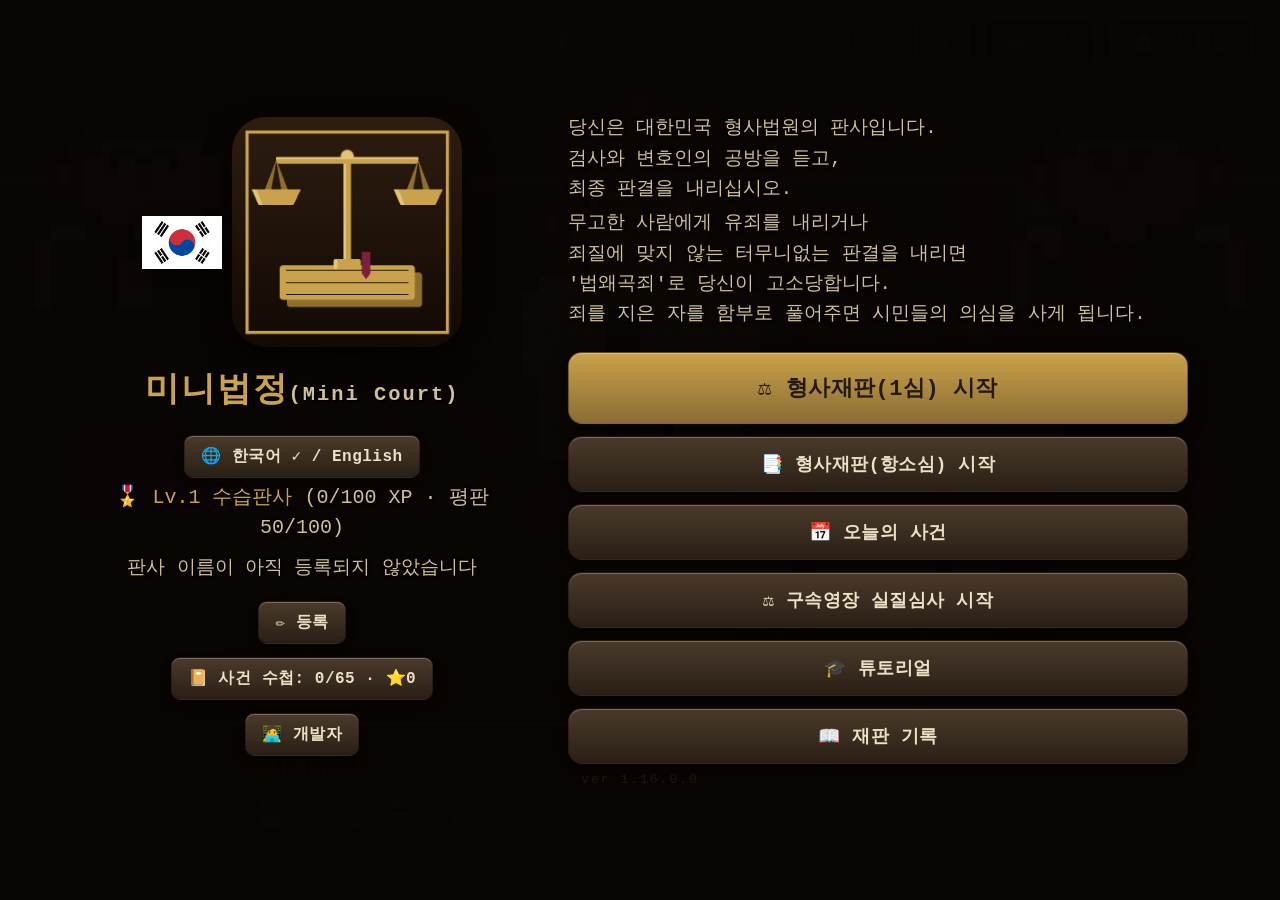
==== commit f98bdda5: "v1.16.0.0: 집행유예 세부화(보호관찰/사회봉사/수강명령), 메인화면 애니메이션 배경, 재차 난동+법원 경위 등장 1. 집행유예 세부 선고 시스템 추가 (형법 제62조·제62" ====
--- a/index.html
+++ b/index.html
@@ -180,6 +180,16 @@
   #dockStand{left:50%;transform:translateX(-50%);width:110px;height:30%;bottom:6%;}
   #prosStand{right:6%;}
   #defStand{left:6%;}
+  /* 피고인 난동 시 양옆에서 슥 나타났다가, 진정되면 슥 사라지는 법원 경위 */
+  .bailiff-holder{
+    position:absolute; bottom:6%; width:70px; height:150px;
+    opacity:0; pointer-events:none; z-index:3;
+    transition:opacity .45s ease, transform .45s ease;
+  }
+  .bailiff-holder canvas{ width:100%; height:100%; image-rendering:pixelated; filter:drop-shadow(0 4px 3px rgba(0,0,0,0.5)); }
+  .bailiff-holder.left{ left:calc(50% - 130px); transform:translateX(-25px) scale(0.94); }
+  .bailiff-holder.right{ left:calc(50% + 60px); transform:translateX(25px) scale(0.94); }
+  .bailiff-holder.show{ opacity:1; transform:translateX(0) scale(1); }
   .stand-label{
     position:absolute;top:6px;left:50%;transform:translateX(-50%);
     font-size:7.5px;color:var(--brass);letter-spacing:1.5px;
@@ -469,6 +479,43 @@
     75%{ transform:perspective(220px) rotateY(-10deg) skewY(-1deg); }
   }
   .title-layout{ position:relative; z-index:1; }
+  /* 메인화면 뒤에서 조금씩 움직이는 법정 배경 (실제 법정 사진 4장을 교차
+     페이드 + 느린 줌으로 순환). 버튼/텍스트는 title-layout(z-index:1)이
+     그 위에 그대로 있어 가독성에 영향 없음 */
+  .title-bg-cycle{
+    position:absolute; inset:0; z-index:0; overflow:hidden;
+  }
+  .title-bg-frame{
+    position:absolute; inset:0;
+    background-size:cover; background-position:center;
+    opacity:0; will-change:opacity, transform;
+    animation:titleBgCycle 32s ease-in-out infinite, titleBgKen 32s ease-in-out infinite;
+  }
+  .title-bg-frame:nth-child(1){ animation-delay:0s, 0s; }
+  .title-bg-frame:nth-child(2){ animation-delay:-8s, -8s; }
+  .title-bg-frame:nth-child(3){ animation-delay:-16s, -16s; }
+  .title-bg-frame:nth-child(4){ animation-delay:-24s, -24s; }
+  @keyframes titleBgCycle{
+    0%{opacity:0;} 3%{opacity:1;} 22%{opacity:1;} 28%{opacity:0;} 100%{opacity:0;}
+  }
+  @keyframes titleBgKen{
+    0%{transform:scale(1.04) translate(0,0);}
+    50%{transform:scale(1.11) translate(-0.6%,0.5%);}
+    100%{transform:scale(1.04) translate(0,0);}
+  }
+  .title-bg-scrim{
+    position:absolute; inset:0; z-index:0;
+    background:linear-gradient(180deg, rgba(8,5,3,0.8) 0%, rgba(8,5,3,0.7) 40%, rgba(8,5,3,0.88) 100%);
+  }
+  .title-layout p, .title-layout .title-levelinfo, .title-layout .title-judgestatus{
+    text-shadow:0 1px 4px rgba(0,0,0,0.9);
+  }
+  #stage.high-contrast .title-bg-cycle,
+  #stage.high-contrast .title-bg-scrim{ display:none; }
+  @media (prefers-reduced-motion: reduce){
+    .title-bg-frame{ animation:none; opacity:0; transform:none; }
+    .title-bg-frame:first-child{ opacity:1; }
+  }
   .evidenceCard{
     border:1px solid var(--brass-dim);padding:10px;margin-bottom:8px;
     width:100%;max-width:320px;text-align:left;background:rgba(0,0,0,0.25);
@@ -618,6 +665,7 @@
   /* 부가형(몰수/자격정지 등) 선택 패널 - flex-direction이 없어 가로로
      한 줄에 뭉쳐 보이던 문제를 고쳐 세로로 정확히 쌓이게 함 */
   #extrasPanel{display:none;flex-direction:column;align-items:center;width:100%;margin-top:6px;}
+  #suspendedPanel{display:none;flex-direction:column;align-items:center;width:100%;margin-top:6px;}
   #extrasOptions{width:100%;max-width:360px;}
   .extraOption{
     display:flex;align-items:flex-start;gap:10px;font-size:12px;text-align:left;
@@ -676,6 +724,9 @@
     .stand-label{ font-size:12px!important; padding:3px 10px; }
     #dockStand{ width:200px; }
     .stand{ width:150px; }
+    .bailiff-holder{ width:100px; height:210px; }
+    .bailiff-holder.left{ left:calc(50% - 195px); }
+    .bailiff-holder.right{ left:calc(50% + 100px); }
     .sprite-holder canvas{ transform:scale(calc(var(--build-scale,1) * 2.1)); transform-origin:bottom center; }
     /* 와이드 화면에서는 HUD 아래 붙는 전체폭 바 대신, HUD 줄 안(사건명-시민의심 사이)의
        작은 바로 전환 (모바일에서 겹침 없이 그대로 유지하기 위해 기본값은 위에서 absolute) */
@@ -814,6 +865,8 @@
     <div class="stand" id="dockStand"><div class="stand-label" id="standLabelDefendant">피고인</div>
       <div class="sprite-holder" id="holder-defendant"><canvas class="pixel" id="c-defendant" width="126" height="180"></canvas></div>
     </div>
+    <div class="bailiff-holder left" id="bailiffLeft"><canvas class="pixel" id="c-bailiffLeft" width="90" height="150"></canvas></div>
+    <div class="bailiff-holder right" id="bailiffRight"><canvas class="pixel" id="c-bailiffRight" width="90" height="150"></canvas></div>
   </div>
 
   <div id="dialogueBox" class="clickable">
@@ -853,6 +906,15 @@
       </div>
     </div>
 
+    <div id="suspendedPanel" style="display:none;">
+      <div class="sub" id="suspendedSub">집행유예의 세부 내용을 정하세요.</div>
+      <div id="suspendedBody" style="width:100%;"></div>
+      <div class="rowbtns">
+        <button class="btn secondary" id="suspendedBack">뒤로</button>
+        <button class="btn" id="suspendedConfirm">선고 확정</button>
+      </div>
+    </div>
+
     <div id="extrasPanel" style="display:none;">
       <div class="sub" id="extrasSub">부가형을 함께 선고할 수 있습니다 (중복 선택 가능)</div>
       <div id="extrasOptions" style="display:flex;flex-direction:column;gap:8px;margin:10px 0;"></div>
@@ -879,10 +941,10 @@
 
 <script>
 /* ============================================================
-   미니법정(Mini Court)  ver 1.15.0.0
+   미니법정(Mini Court)  ver 1.16.0.0
    제작자: 최한민
    ============================================================ */
-const GAME_VERSION = '1.15.0.0';
+const GAME_VERSION = '1.16.0.0';
 
 /* ================= 저장소 폴리필 (Claude 아티팩트 밖에서 실행될 때) =================
    window.storage는 Claude.ai 아티팩트 환경에서만 제공되는 API입니다.
@@ -1923,6 +1985,15 @@
       }
     }
   }
+  if(opts.cap){
+    /* 법원 경위 정모(모자): 머리 위쪽을 진한 감색으로 덮고, 이마 위에
+       챙(브림) 한 줄을 그려 모자를 쓴 것처럼 보이게 함 */
+    const capColor = opts.capColor || '#161b28';
+    for(let r=0;r<=3;r++){ for(let c=6;c<=21;c++){ if(colorGrid[r][c]!=null) colorGrid[r][c] = capColor; } }
+    for(let c=8;c<=19;c++){ if(colorGrid[4][c]!=null) colorGrid[4][c] = '#0c0e16'; }
+    if(colorGrid[1][13]!=null) colorGrid[1][13] = '#c9a24b';
+    if(colorGrid[1][14]!=null) colorGrid[1][14] = '#c9a24b';
+  }
   applyMood(colorGrid, opts.mood);
 
   const outline = [];
@@ -2045,6 +2116,7 @@
 function pickFrom(arr){ return arr[Math.floor(Math.random()*arr.length)]; }
 function randomBuildScale(){ return (0.88 + Math.random()*0.4).toFixed(2); }
 function randomizeAppearance(){
+  hideBailiffs(); /* 새 사건 시작 시, 이전 사건에서 등장했을 수 있는 경위를 확실히 원위치 */
   state.rolePalettes = {
     defendant:{
       hair:pickFrom(APPEARANCE_POOLS.hair), skin:pickFrom(APPEARANCE_POOLS.skin),
@@ -2136,18 +2208,50 @@
     default: return 3;
   }
 }
+/* 개월수를 "1년 6개월"/"8개월"/"2년" 형태로 표시 (집행유예의 기본형 표시용) */
+function monthsLabel(m){
+  const y = Math.floor(m/12), mo = m%12;
+  if(y>0 && mo>0) return tr(`${y}년 ${mo}개월`, `${y}yr ${mo}mo`);
+  if(y>0) return tr(`${y}년`, `${y}yr`);
+  return tr(`${mo}개월`, `${mo}mo`);
+}
 function verdictLabel(type, years, extras){
   let base;
   if(type==='징역' || type==='금고') base = `${tv(type)} ${years}${tr('년','yr')}`;
+  else if(type==='집행유예' && extras && extras.suspendedBaseMonths){
+    /* 형법 제62조: 집행유예는 반드시 그 대상이 되는 기본형(징역/금고)과
+       유예기간(1~5년)이 함께 선고되어야 함. 예: "징역 1년, 집행유예 2년" */
+    base = tr(
+      `징역 ${monthsLabel(extras.suspendedBaseMonths)}, 집행유예 ${extras.suspendedYears}년`,
+      `Imprisonment for ${monthsLabel(extras.suspendedBaseMonths)}, suspended for ${extras.suspendedYears} yr${extras.suspendedYears>1?'s':''}`
+    );
+  }
   else base = tv(type);
   if(extras){
     const add = [];
+    /* 형법 제62조의2: 집행유예 시 보호관찰·사회봉사명령·수강명령을 함께
+       명할 수 있음 (중복 부가 가능) */
+    if(extras.probation) add.push(tr(`보호관찰 ${extras.suspendedYears||''}년`.trim(), `Probation${extras.suspendedYears?` ${extras.suspendedYears} yr${extras.suspendedYears>1?'s':''}`:''}`.trim()));
+    if(extras.communityHours) add.push(tr(`사회봉사 ${extras.communityHours}시간`, `Community Service ${extras.communityHours}h`));
+    if(extras.educationHours) add.push(tr(`${extras.educationProgram ? extras.educationProgram.ko : '수강명령'} ${extras.educationHours}시간`, `${extras.educationProgram ? extras.educationProgram.en : 'Education Order'} ${extras.educationHours}h`));
     if(extras.forfeiture) add.push(tr('몰수','Forfeiture'));
     if(extras.suspend) add.push(tr('자격정지','Suspension of Qualification'));
     if(extras.revoke) add.push(tr('자격상실','Loss of Qualification'));
     if(add.length) base += ' + ' + add.join(' + ');
   }
   return base;
+}
+/* 사건 성격에 맞는 수강명령 프로그램을 추천 (음주운전→준법운전강의,
+   성범죄→성폭력 치료프로그램 등). 형법 제62조의2 3항은 유형에 맞는
+   수강명령 내용을 법원이 정하도록 하고 있음 */
+function suggestedEducationProgram(c){
+  if(!c) return {ko:'준법의식강의', en:'Law-Abiding Awareness Lecture'};
+  const hay = [c.charge, c.title, c.tag].filter(Boolean).join(' ');
+  if(/음주운전|음주\s*측정/.test(hay)) return {ko:'준법운전강의', en:'Lawful Driving Education'};
+  if(/성폭행|성추행|성폭력|카메라등이용촬영|디지털\s*성범죄|몰카|스토킹/.test(hay)) return {ko:'성폭력 치료프로그램', en:'Sexual Violence Treatment Program'};
+  if(/마약|필로폰|대마|졸피뎀/.test(hay)) return {ko:'마약류 재범방지교육', en:'Drug Relapse Prevention Program'};
+  if(/폭행|상해|협박|공갈|손괴|난동/.test(hay)) return {ko:'폭력예방강의', en:'Violence Prevention Lecture'};
+  return {ko:'준법의식강의', en:'Law-Abiding Awareness Lecture'};
 }
 
 /* ================= Flavor pools ================= */
@@ -6424,6 +6528,8 @@
     redrawRole('defendant', item.defendantMood);
   }
   if(item.sfx) playCrowdReaction(item.sfx);
+  if(item.bailiffs==='show') showBailiffs();
+  else if(item.bailiffs==='hide') hideBailiffs();
   if(item.shake){
     const stageEl = el('stage');
     stageEl.classList.remove('shake');
@@ -6635,6 +6741,26 @@
   setTimeout(()=>{ if(div.parentNode) div.remove(); }, 1300);
 }
 
+/* ================= 법원 경위 (피고인 난동 시 양옆에서 등장) =================
+   기존 캐릭터 스프라이트 시스템(drawSprite)을 그대로 재사용하되, 짙은 감색
+   경위 제복 팔레트와 정모(cap) 옵션을 새로 만들어 적용함 */
+const BAILIFF_PALETTE = {hair:'#241a14', skin:'#dcb28c', outfit:'#20263a', accent:'#0c0e16', collar:'#3a4258', accent2:'#c9a24b'};
+function drawBailiff(canvasId){
+  drawSprite(canvasId, BAILIFF_PALETTE, {cap:true, wideRobe:false, mood:'neutral'});
+}
+function showBailiffs(){
+  drawBailiff('c-bailiffLeft');
+  drawBailiff('c-bailiffRight');
+  const l = el('bailiffLeft'), r = el('bailiffRight');
+  if(l) l.classList.add('show');
+  if(r) r.classList.add('show');
+}
+function hideBailiffs(){
+  const l = el('bailiffLeft'), r = el('bailiffRight');
+  if(l) l.classList.remove('show');
+  if(r) r.classList.remove('show');
+}
+
 /* ================= 피고인 법정 난동 이벤트 ================= */
 const OUTBURST_LINES = [
   {ko:'그만! 다 거짓말이야! 나는 죄가 없다고!!', en:"Stop! It's all lies! I'm not guilty!!"},
@@ -6646,7 +6772,7 @@
   const NM = t('narratorLabel'), DFT = t('defendantLabel');
   const pick = OUTBURST_LINES[Math.floor(Math.random()*OUTBURST_LINES.length)];
   return [
-    {type:'narrator', name:NM, text:tr('갑자기 피고인이 자리에서 벌떡 일어나며 소리를 지르고 난동을 피웁니다!','Suddenly, the defendant leaps to their feet, shouting and causing an uproar!'), who:'defendant', defendantMood:'angry', sfx:'gasp', shake:true, bgmMood:'tense'},
+    {type:'narrator', name:NM, text:tr('갑자기 피고인이 자리에서 벌떡 일어나며 소리를 지르고 난동을 피웁니다!','Suddenly, the defendant leaps to their feet, shouting and causing an uproar!'), who:'defendant', defendantMood:'angry', sfx:'gasp', shake:true, bgmMood:'tense', bailiffs:'show'},
     {type:'defendant', name:DFT, text:tr(pick.ko, pick.en), who:'defendant', mood:'angry', shake:true},
     {type:'choice', choiceType:'outburst', bgmMood:'tense',
       prompt: tr('피고인이 법정 질서를 어지럽혔습니다. 어떻게 대응하시겠습니까?','The defendant has disrupted order in the courtroom. How do you respond?'),
@@ -6660,9 +6786,42 @@
 function buildOutburstAftermath(choiceKey){
   const NM = t('narratorLabel');
   if(choiceKey==='punish'){
-    return [{type:'narrator', name:NM, text:tr('법원 경위가 피고인을 제지하는 가운데, 재판장은 법정 모욕에 대해 추가 감치 처분을 명령합니다.','As bailiffs restrain the defendant, the judge orders additional custody for contempt of court.'), who:'defendant', defendantMood:'distressed', shift:2}];
-  }
-  return [{type:'narrator', name:NM, text:tr('재판장의 근엄한 경고에 피고인은 겨우 진정하고 다시 자리에 앉습니다.',"At the judge's stern warning, the defendant finally calms down and sits back down."), who:'defendant', defendantMood:'worried', shift:-1}];
+    return [{type:'narrator', name:NM, text:tr('법원 경위가 피고인을 제지하는 가운데, 재판장은 법정 모욕에 대해 추가 감치 처분을 명령합니다.','As bailiffs restrain the defendant, the judge orders additional custody for contempt of court.'), who:'defendant', defendantMood:'distressed', shift:2, bailiffs:'hide'}];
+  }
+  return [{type:'narrator', name:NM, text:tr('재판장의 근엄한 경고에 피고인은 겨우 진정하고 다시 자리에 앉습니다.',"At the judge's stern warning, the defendant finally calms down and sits back down."), who:'defendant', defendantMood:'worried', shift:-1, bailiffs:'hide'}];
+}
+
+/* ================= 재차 난동: 구두 경고에도 불구하고 다시 소란을 피움 =================
+   요청: "피고인이 난동을 피워 한차례 구두경고를 줬음에도 또 난동을 피우는
+   돌발상황을 만들어줘." 첫 난동에서 '구두 경고'를 택했을 때만 일어날 수 있는
+   후속 이벤트. 이번엔 이미 한 번 경고했다는 사실이 대사에 반영되고, 선택지도
+   퇴정명령까지 포함해 한층 무거워짐 */
+const OUTBURST2_LINES = [
+  {ko:'경고 따위 상관없어요! 저는 절대 인정할 수 없습니다!!', en:"I don't care about your warning! I will never accept this!!"},
+  {ko:'또 왜요! 이 재판 자체가 저를 죽이려는 거잖아요!!', en:"What now?! This whole trial is out to destroy me!!"},
+  {ko:'그만하라고 했잖아!! 한 번 봐줬으면 됐지, 왜 또!!', en:"I said stop already!! You let it go once, why again?!"}
+];
+function buildOutburstEscalation(){
+  const NM = t('narratorLabel'), DFT = t('defendantLabel');
+  const pick = OUTBURST2_LINES[Math.floor(Math.random()*OUTBURST2_LINES.length)];
+  return [
+    {type:'narrator', name:NM, text:tr('재판장의 구두 경고가 무색하게, 피고인이 또다시 자리를 박차고 일어나 격렬하게 소리칩니다!','Ignoring the judge\'s earlier warning entirely, the defendant leaps up again and shouts furiously!'), who:'defendant', defendantMood:'angry', sfx:'gasp', shake:true, bgmMood:'tense', bailiffs:'show'},
+    {type:'defendant', name:DFT, text:tr(pick.ko, pick.en), who:'defendant', mood:'angry', shake:true},
+    {type:'choice', choiceType:'outburst2', bgmMood:'tense',
+      prompt: tr('이미 한 차례 경고했음에도 피고인이 다시 난동을 피웠습니다. 어떻게 대응하시겠습니까?','Despite an earlier warning, the defendant has caused another disturbance. How do you respond?'),
+      options:[
+        {label:'🚪 '+tr('퇴정을 명하고 감치 처분한다','Order removal from the courtroom and impose custody'), key:'remove'},
+        {label:'🗣️ '+tr('이번이 마지막이라며 다시 경고한다','Warn once more, making clear this is the last time'), key:'warnAgain'}
+      ]
+    }
+  ];
+}
+function buildOutburstEscalationAftermath(choiceKey){
+  const NM = t('narratorLabel');
+  if(choiceKey==='remove'){
+    return [{type:'narrator', name:NM, text:tr('법원 경위들이 피고인을 법정 밖으로 데리고 나가는 가운데, 재판장은 거듭된 법정 모욕에 대해 감치 처분을 명령합니다.','As bailiffs escort the defendant out of the courtroom, the judge orders custody for the repeated contempt of court.'), who:'defendant', defendantMood:'distressed', shift:3, bailiffs:'hide'}];
+  }
+  return [{type:'narrator', name:NM, text:tr('재판장의 마지막 경고에 피고인은 가까스로 흥분을 가라앉히고 다시 자리에 앉습니다.',"At the judge's final warning, the defendant barely manages to calm down and sits back down."), who:'defendant', defendantMood:'worried', shift:-1, bailiffs:'hide'}];
 }
 
 /* ================= 돌발 이벤트: 갑작스러운 증인 등장 ================= */
@@ -6838,6 +6997,7 @@
   state.currentCase = c;
   state._appealUsed = false;
   state._contemptPunish = false;
+  state._outburstEscalated = false;
   state._caseStartTime = Date.now();
   c._acceptedEvidenceIdx = []; // 증거는 채택되기 전까지 목록에 없음
   el('caseLabel').textContent = cf(c,'title');
@@ -7026,12 +7186,27 @@
       if(item.choiceType === 'outburst'){
         state._contemptPunish = (choiceKey==='punish');
         extra = buildOutburstAftermath(choiceKey);
+      } else if(item.choiceType === 'outburst2'){
+        if(choiceKey==='remove') state._contemptPunish = true;
+        extra = buildOutburstEscalationAftermath(choiceKey);
       } else if(item.choiceType === 'witness'){
         extra = buildWitnessAftermath(choiceKey);
       } else if(item.choiceType === 'misconduct'){
         extra = buildMisconductAftermath(choiceKey);
       }
       if(extra) state.dlgQueue.splice(state.dlgPos+1, 0, ...extra);
+      let insertedLen = extra ? extra.length : 0;
+      /* 구두 경고로 넘어간 첫 난동은, 그 경고를 비웃듯 다시 한번 소란을
+         피우는 "재차 난동"으로 이어질 수 있음 (사건당 최대 1회) */
+      if(item.choiceType === 'outburst' && choiceKey==='warn' && !state._outburstEscalated && Math.random() < 0.45){
+        state._outburstEscalated = true;
+        const remaining = state.dlgQueue.length - (state.dlgPos + 1 + insertedLen);
+        if(remaining > 2){
+          const escalation = buildOutburstEscalation();
+          const insertPos = state.dlgPos + 1 + insertedLen + 1 + Math.floor(Math.random()*(remaining-1));
+          state.dlgQueue.splice(insertPos, 0, ...escalation);
+        }
+      }
       state.dlgPos++;
       playQueue();
     });
@@ -7166,6 +7341,10 @@
     showConfirmSevere(type);
     return;
   }
+  if(type==='집행유예'){
+    openSuspendedDetailPanel();
+    return;
+  }
   if(type==='징역' || type==='금고'){
     pendingPrimaryType = type;
     selectedYears = 0;
@@ -7199,6 +7378,76 @@
   if(selectedYears < 1) selectedYears = 1;
   proceedToExtras(pendingPrimaryType, selectedYears);
 }
+
+/* ================= 집행유예 세부사항 (형법 제62조·제62조의2) =================
+   기존에는 "집행유예"를 고르면 세부 내용 없이 바로 선고되었으나, 실제로는
+   반드시 기본형(징역/금고)과 유예기간이 함께 정해지고, 보호관찰·사회봉사
+   명령·수강명령을 재량으로 덧붙일 수 있음. 이를 재현함 */
+let pendingSuspendedBaseMonths = 12;
+let pendingSuspendedYears = 2;
+let pendingProbation = false;
+let pendingCommunityHours = 0;
+let pendingEducationHours = 0;
+
+function openSuspendedDetailPanel(){
+  pendingSuspendedBaseMonths = 12;
+  pendingSuspendedYears = 2;
+  pendingProbation = false;
+  pendingCommunityHours = 0;
+  pendingEducationHours = 0;
+  el('verdictGrid').style.display='none';
+  el('yearsPanel').style.display='none';
+  renderSuspendedPanel();
+  el('suspendedPanel').style.display='flex';
+}
+function suspendedOptRow(opts, current, fmt, onclickName){
+  return opts.map(v=>`<button type="button" class="btn ${v===current?'':'secondary'} small" style="margin:3px;" onclick="${onclickName}(${v})">${fmt(v)}</button>`).join('');
+}
+function renderSuspendedPanel(){
+  const c = state.currentCase;
+  const edu = suggestedEducationProgram(c);
+  const baseOpts = [6,8,10,12,18,24,30,36];
+  const yearOpts = [1,2,3,4,5];
+  const csOpts = [0,40,80,120,160,200,300];
+  const eduOpts = [0,40,80,100];
+  el('suspendedBody').innerHTML = `
+    <div style="text-align:left;width:100%;max-width:340px;margin:0 auto;">
+      <div class="sub" style="margin-top:6px;">${tr('① 기본형 (형의 집행을 유예할 대상)','① Underlying Sentence (to be suspended)')}</div>
+      <div>${suspendedOptRow(baseOpts, pendingSuspendedBaseMonths, monthsLabel, 'setSuspendedBase')}</div>
+      <div class="sub" style="margin-top:14px;">${tr('② 집행유예 기간 (1~5년)','② Suspension Period (1-5 years)')}</div>
+      <div>${suspendedOptRow(yearOpts, pendingSuspendedYears, y=>tr(`${y}년`,`${y} yr`), 'setSuspendedYears')}</div>
+      <div class="sub" style="margin-top:14px;">${tr('③ 보호관찰 (선택 부가)','③ Probation (optional)')}</div>
+      <div><button type="button" class="btn ${pendingProbation?'':'secondary'} small" style="margin:3px;" onclick="toggleProbation()">${pendingProbation ? '✅ ' + tr(`보호관찰 ${pendingSuspendedYears}년 부과`,`Probation for ${pendingSuspendedYears} yr`) : tr('부과 안 함 (탭하여 부과)','Not imposed (tap to add)')}</button></div>
+      <div class="sub" style="margin-top:14px;">${tr('④ 사회봉사명령 (선택 부가)','④ Community Service Order (optional)')}</div>
+      <div>${suspendedOptRow(csOpts, pendingCommunityHours, h=>h===0?tr('없음','None'):tr(`${h}시간`,`${h}h`), 'setCommunityHours')}</div>
+      <div class="sub" style="margin-top:14px;">${tr(`⑤ 수강명령 (선택 부가 — ${edu.ko})`, `⑤ Education Order (optional — ${edu.en})`)}</div>
+      <div>${suspendedOptRow(eduOpts, pendingEducationHours, h=>h===0?tr('없음','None'):tr(`${h}시간`,`${h}h`), 'setEducationHours')}</div>
+    </div>
+  `;
+}
+function setSuspendedBase(v){ pendingSuspendedBaseMonths=v; renderSuspendedPanel(); }
+function setSuspendedYears(v){ pendingSuspendedYears=v; renderSuspendedPanel(); }
+function toggleProbation(){ pendingProbation=!pendingProbation; renderSuspendedPanel(); }
+function setCommunityHours(v){ pendingCommunityHours=v; renderSuspendedPanel(); }
+function setEducationHours(v){ pendingEducationHours=v; renderSuspendedPanel(); }
+function confirmSuspended(){
+  el('suspendedPanel').style.display='none';
+  const edu = suggestedEducationProgram(state.currentCase);
+  const preset = {
+    suspendedBaseMonths: pendingSuspendedBaseMonths,
+    suspendedYears: pendingSuspendedYears,
+    probation: pendingProbation,
+    communityHours: pendingCommunityHours,
+    educationHours: pendingEducationHours,
+    educationProgram: (pendingEducationHours>0) ? edu : null
+  };
+  proceedToExtras('집행유예', null, preset);
+}
+el('suspendedBack') && el('suspendedBack').addEventListener('click', ()=>{
+  el('suspendedPanel').style.display='none';
+  el('verdictGrid').style.display='grid';
+});
+el('suspendedConfirm') && el('suspendedConfirm').addEventListener('click', confirmSuspended);
 
 /* 스페이스바로 대사 넘기기 (텍스트 입력 중이거나 다른 패널이 떠 있을 때는 무시) */
 document.addEventListener('keydown', (e)=>{
@@ -7231,9 +7480,11 @@
 let pendingResolveYears = null;
 let pendingResolveExtras = null;
 
-function proceedToExtras(type, years){
+let pendingPresetExtras = null;
+function proceedToExtras(type, years, presetExtras){
   pendingResolveType = type;
   pendingResolveYears = years;
+  pendingPresetExtras = presetExtras || null;
   const c = state.currentCase;
   const qual = settings.lang==='en' && c.en && c.en.qualification ? c.en.qualification : c.qualification;
   const opts = [];
@@ -7243,7 +7494,7 @@
     opts.push({key:'revoke', label:tr(`자격상실 추가 — ${qual} 관련 자격을 완전히 상실`, `Add Loss of Qualification — permanently revoke ${qual}-related qualification`)});
   }
   if(!opts.length){
-    proceedToReason(type, years, {});
+    proceedToReason(type, years, presetExtras || {});
     return;
   }
   el('yearsPanel').style.display='none';
@@ -7263,7 +7514,7 @@
   el('verdictGrid').style.display='grid';
 });
 el('extrasConfirm') && el('extrasConfirm').addEventListener('click', ()=>{
-  const extras = {};
+  const extras = Object.assign({}, pendingPresetExtras || {});
   el('extrasOptions').querySelectorAll('input[type=checkbox]').forEach(cb=>{
     if(cb.checked) extras[cb.dataset.extra] = true;
   });
@@ -8870,6 +9121,13 @@
   const streakN = dailyStreakData.streak || 0;
   const logSum = caseLogSummary();
   ov.innerHTML = `
+    <div class="title-bg-cycle">
+      <div class="title-bg-frame" style="background-image:url('title-bg1.jpg')"></div>
+      <div class="title-bg-frame" style="background-image:url('title-bg2.jpg')"></div>
+      <div class="title-bg-frame" style="background-image:url('title-bg3.jpg')"></div>
+      <div class="title-bg-frame" style="background-image:url('title-bg4.jpg')"></div>
+    </div>
+    <div class="title-bg-scrim"></div>
     <div class="title-layout">
       <div class="title-left">
         <div class="title-logo-row">
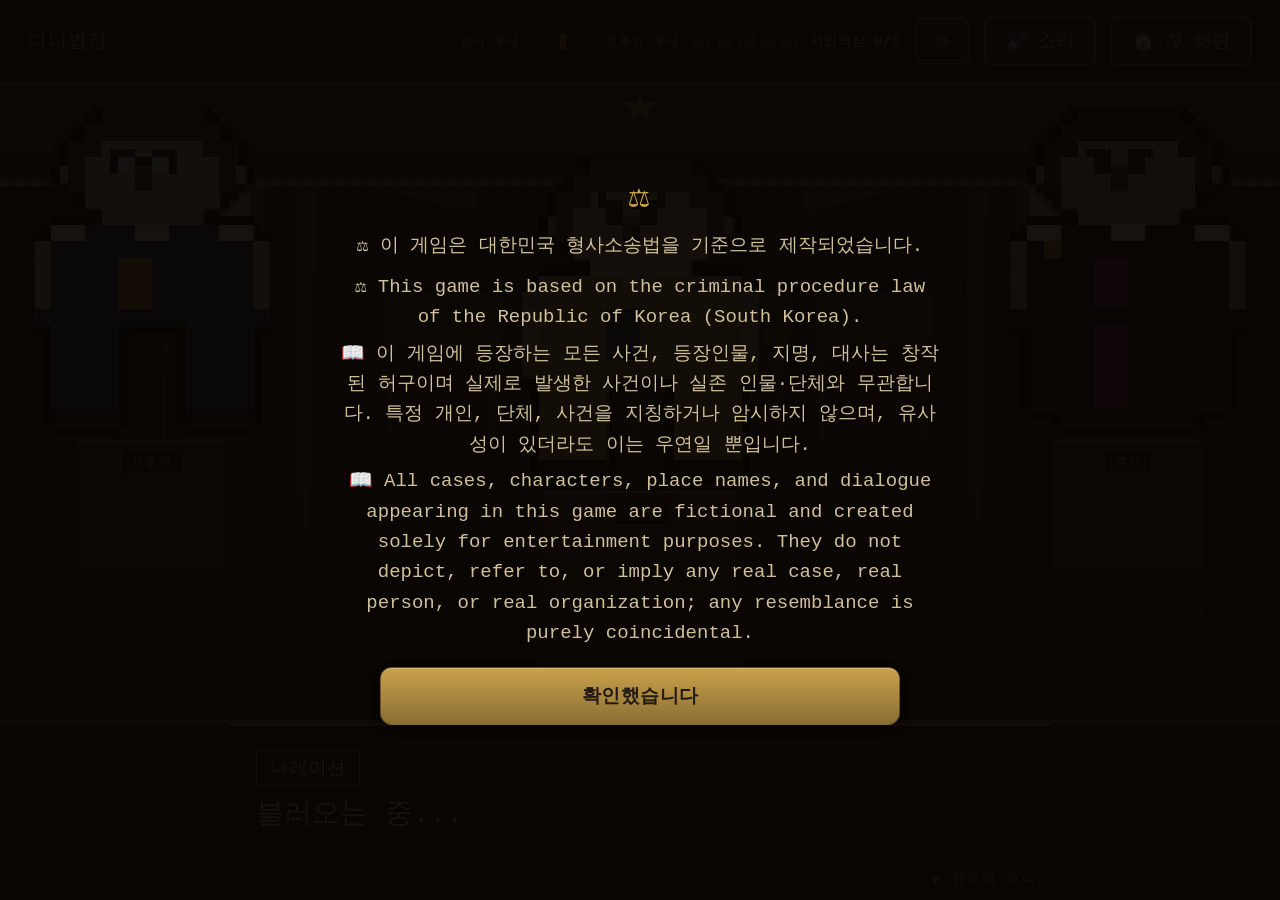
==== commit 42ceaf88: "스프라이트 잔점 제거 + 허구고지 화면을 부팅 시점으로 이동 - drawSpriteFineDetail(): 눈동자마다 찍히던 흰 하이라이트, 머리카락   대각선 결, 옷 세로 주름" ====
--- a/index.html
+++ b/index.html
@@ -1888,25 +1888,10 @@
       const color = colorGrid[r][c];
       if(!color) continue;
       const cx = offX + c*px, cy = offY + r*px;
-      // 머리카락 결: 대각선 하이라이트 잔선
-      if(color === palette.hair && (r+c)%3===0){
-        ctx.fillStyle = shade(color, 28);
-        ctx.fillRect(cx+px*0.12, cy+px*0.08, sub*0.6, sub*1.3);
-      }
-      // 옷감 주름: 세로 방향의 은은한 음영 줄무늬 (격자로 배치해 자연스러운 재질감)
-      else if(color === palette.outfit && (c%2===0) && (r+c)%2===0){
-        ctx.fillStyle = shade(color, -20);
-        ctx.fillRect(cx+px*0.55, cy, sub*0.5, px);
-      }
       // 피부 음영: 얼굴·손 등 피부 영역 하단에 은은한 그림자로 입체감 부여
-      else if(color === palette.skin && r%4===2){
+      if(color === palette.skin && r%4===2){
         ctx.fillStyle = shade(color, -14);
         ctx.fillRect(cx, cy+px*0.62, px, sub*0.5);
-      }
-      // 눈동자 하이라이트: 눈(검은자) 칸 위에 작은 흰 반짝임
-      else if(color === '#20160f'){
-        ctx.fillStyle = 'rgba(255,255,255,0.85)';
-        ctx.fillRect(cx+px*0.52, cy+px*0.14, sub*0.42, sub*0.42);
       }
     }
   }
@@ -9931,7 +9916,7 @@
 Promise.all([loadJudgeCareer(), loadDailyStreak(), loadCaseLog(), loadEarnedAchievements(), loadRivalStats()]).then(()=>{
   if(el('overlay').innerHTML.includes(t('startTrial'))) showTitle();
 });
-showTitle();
+showLegalDisclaimer(showTitle);
 
 setTimeout(()=>{
   const bs = document.getElementById('bootSplash');
